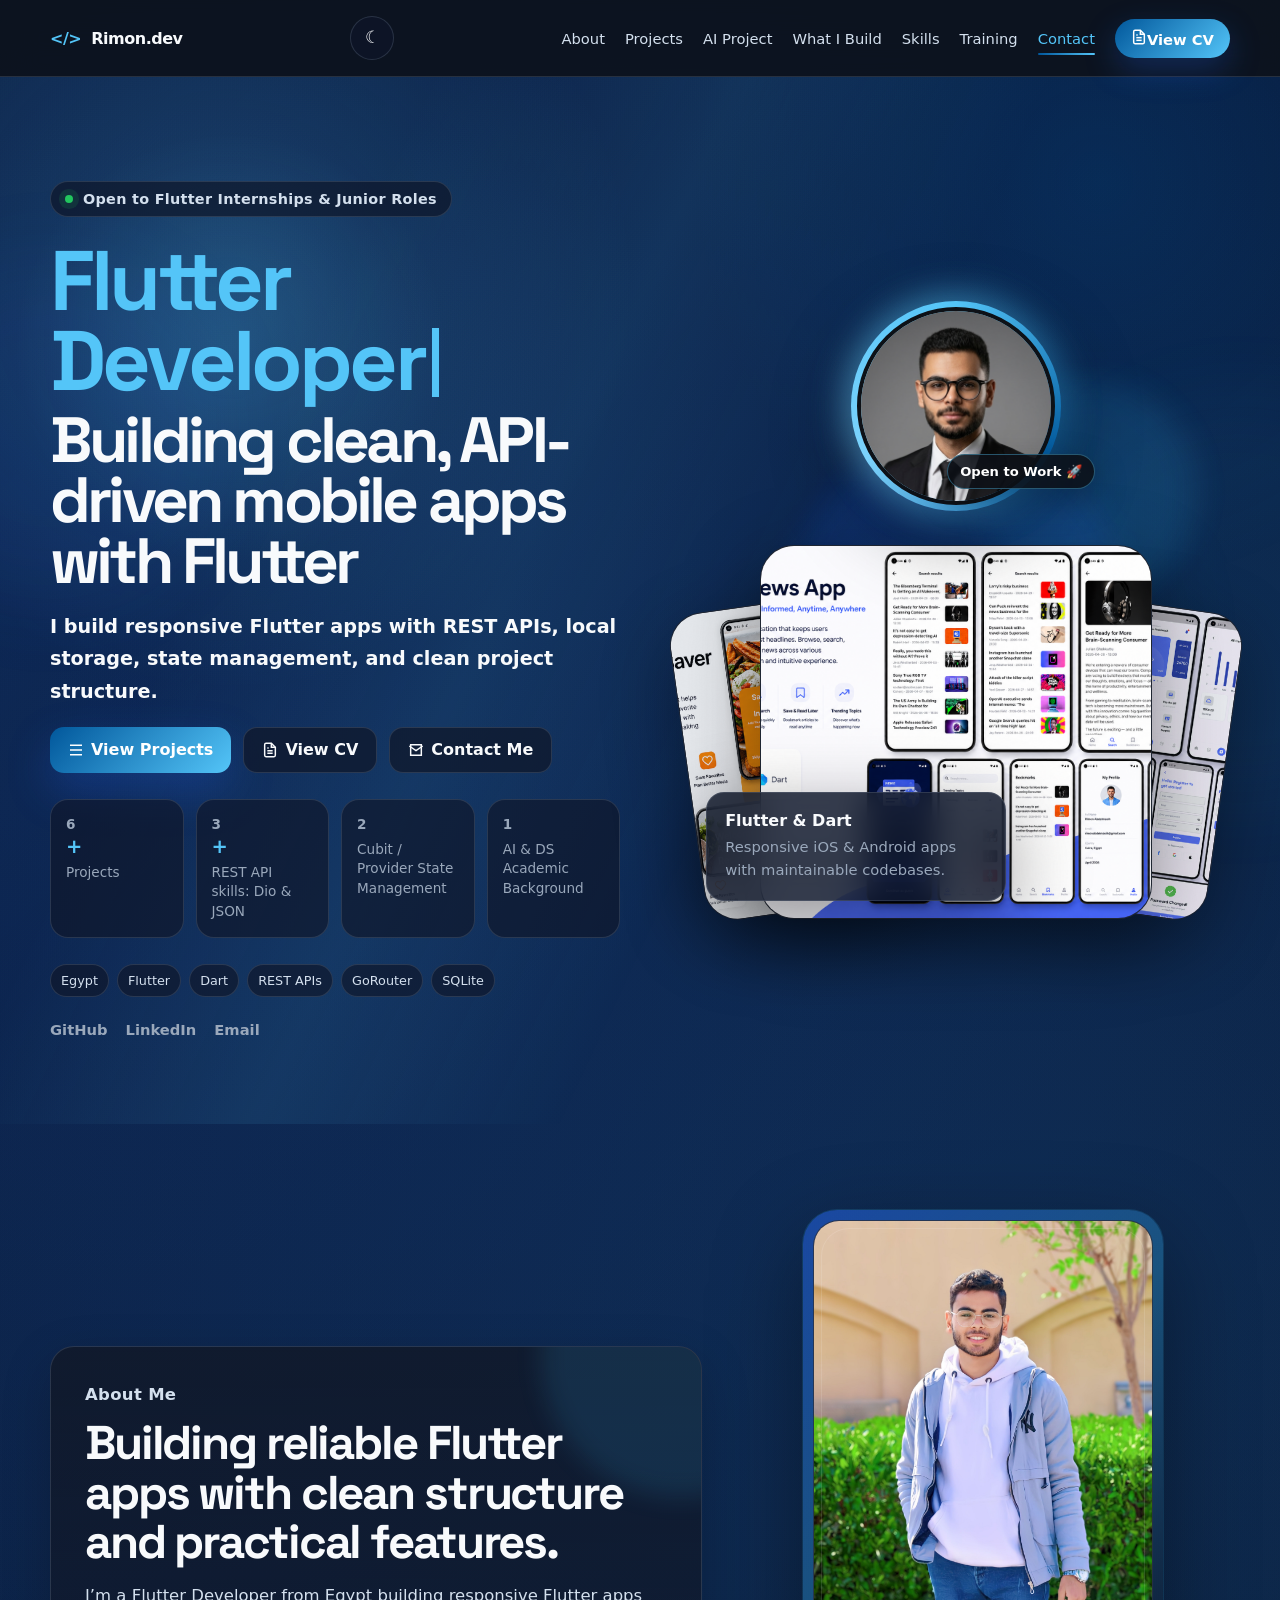
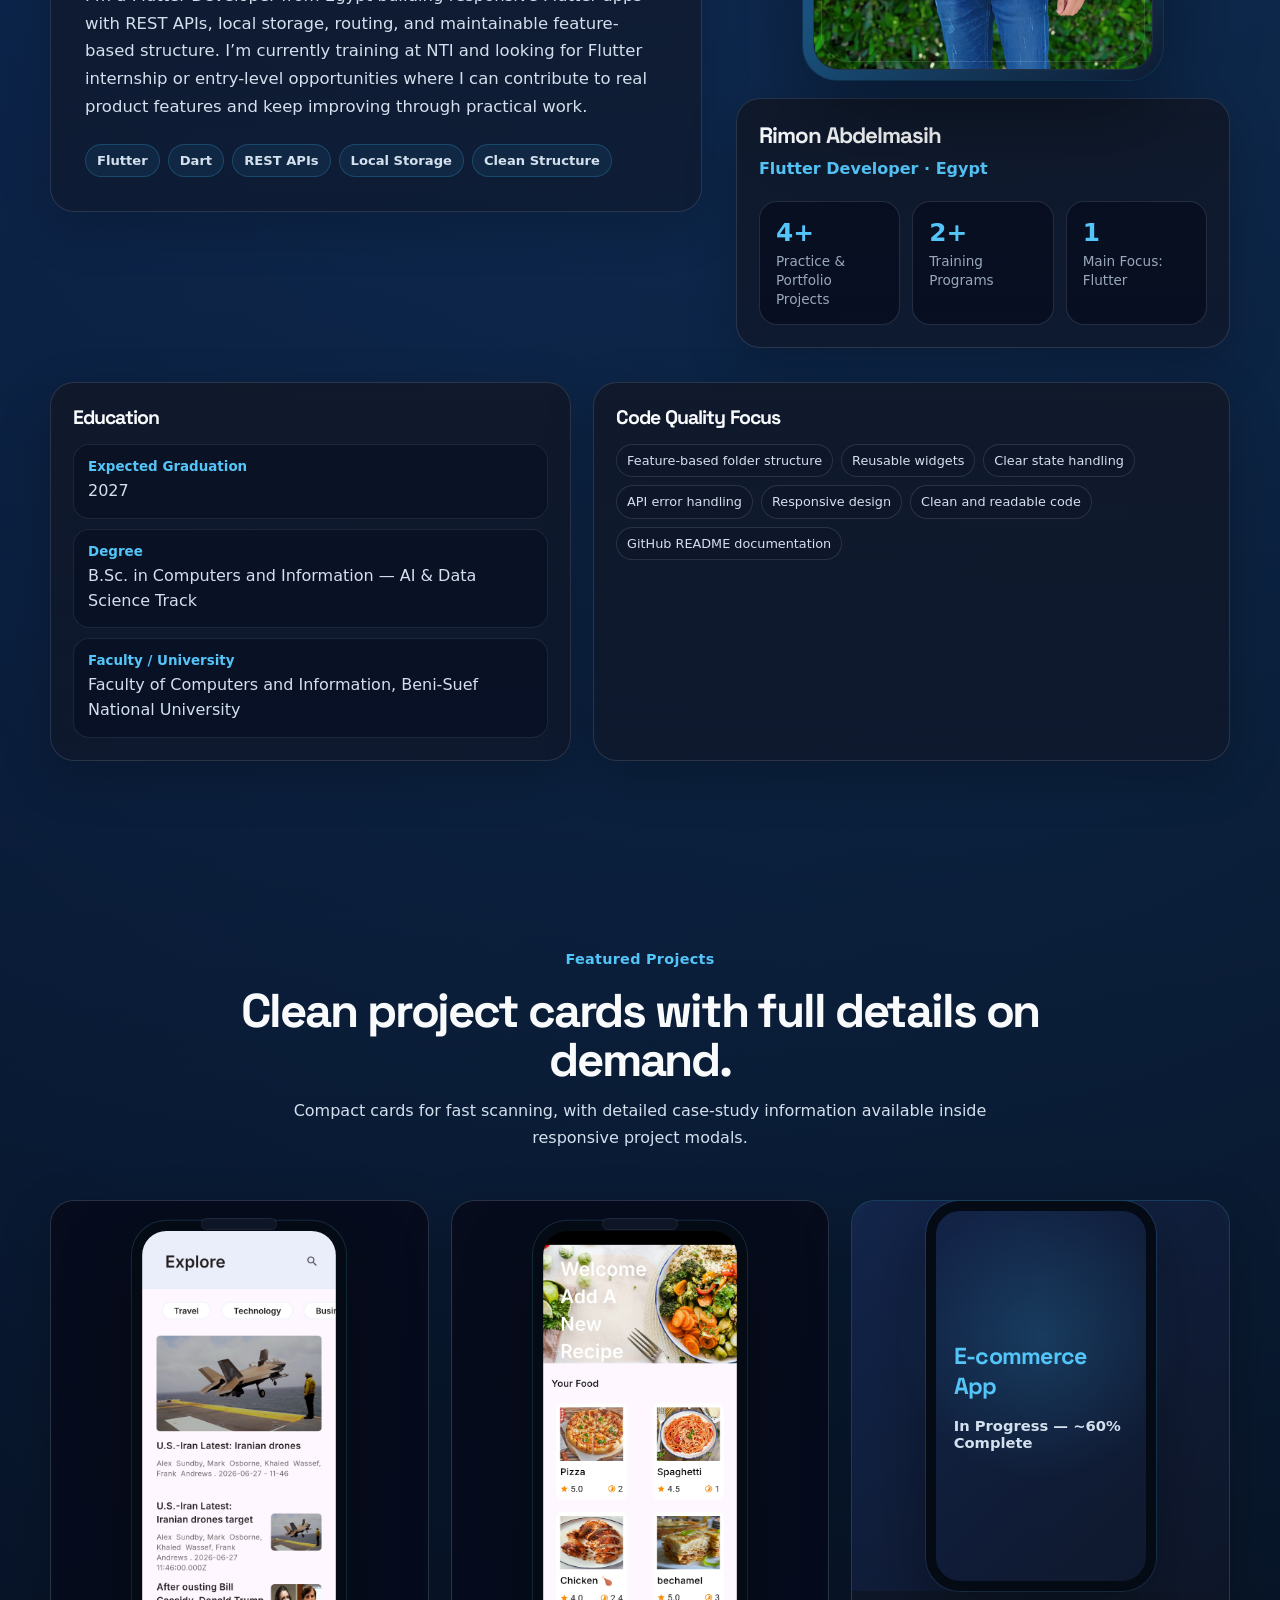
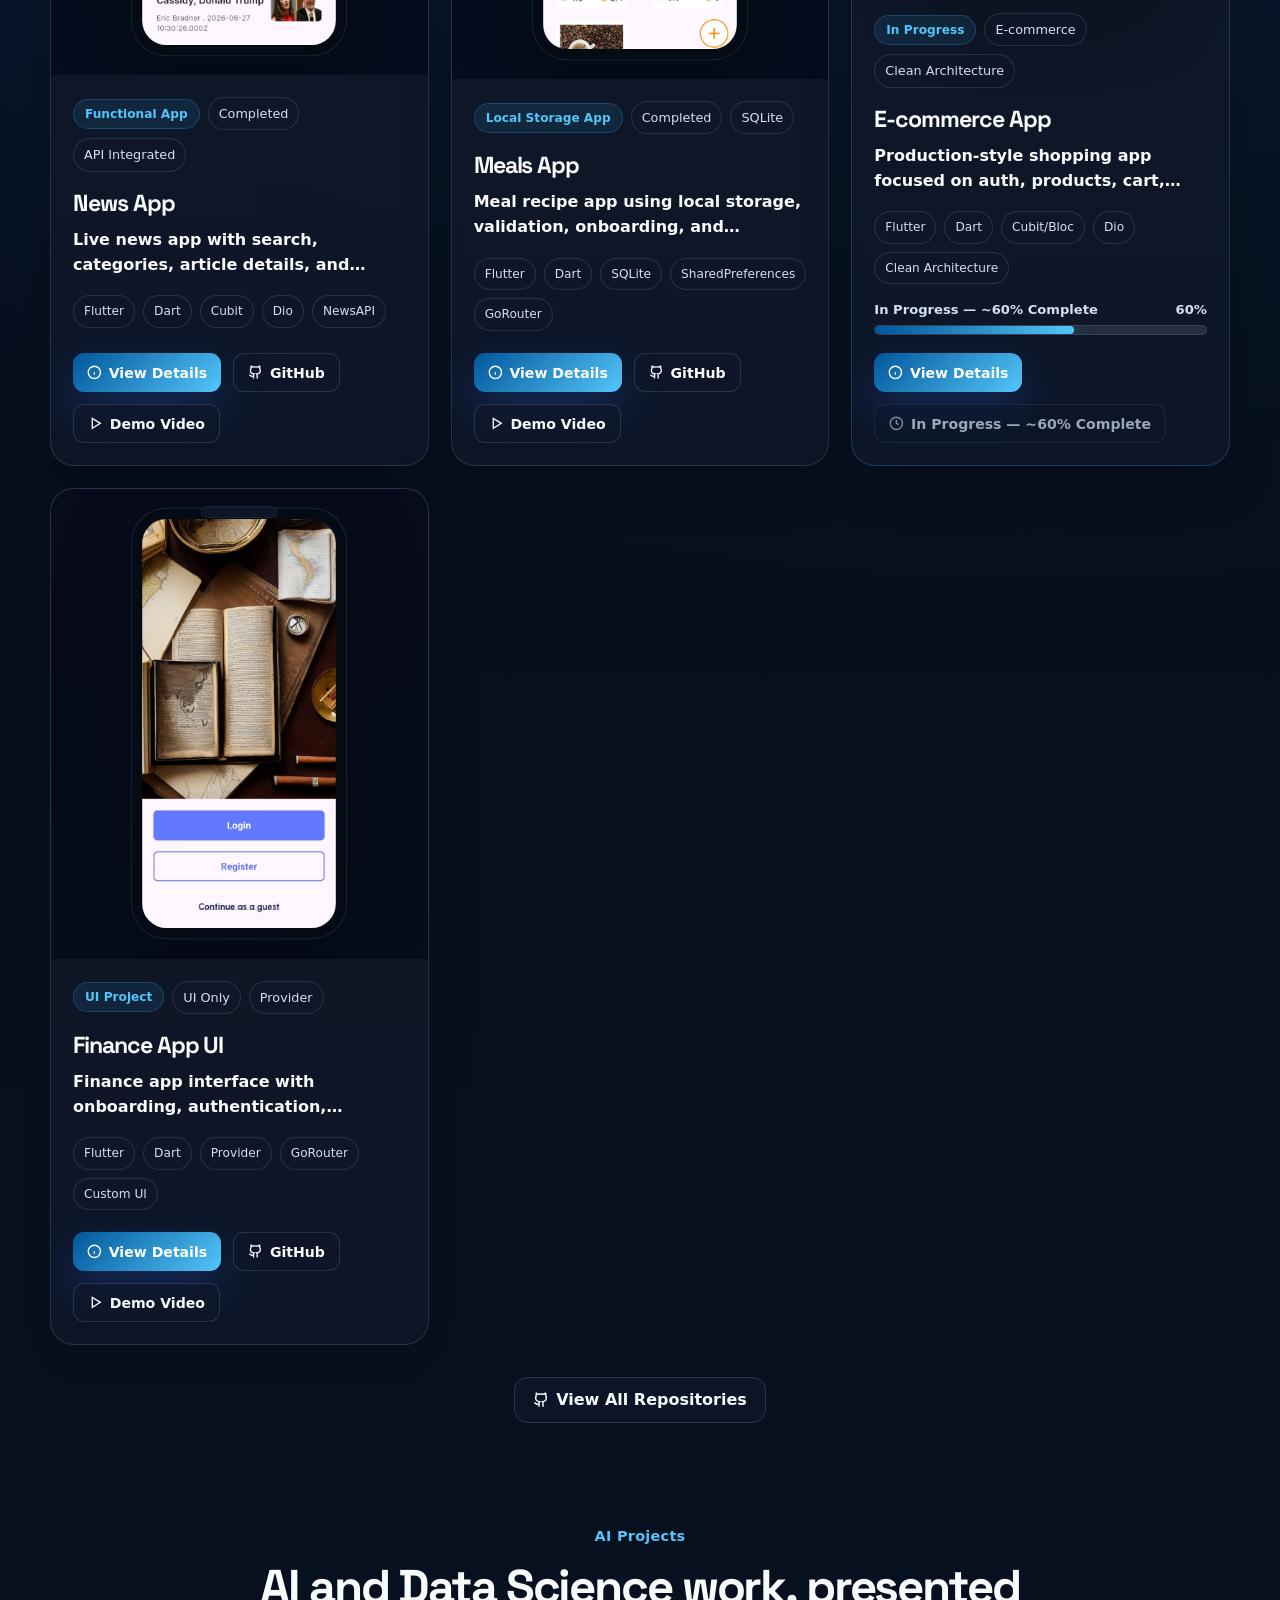
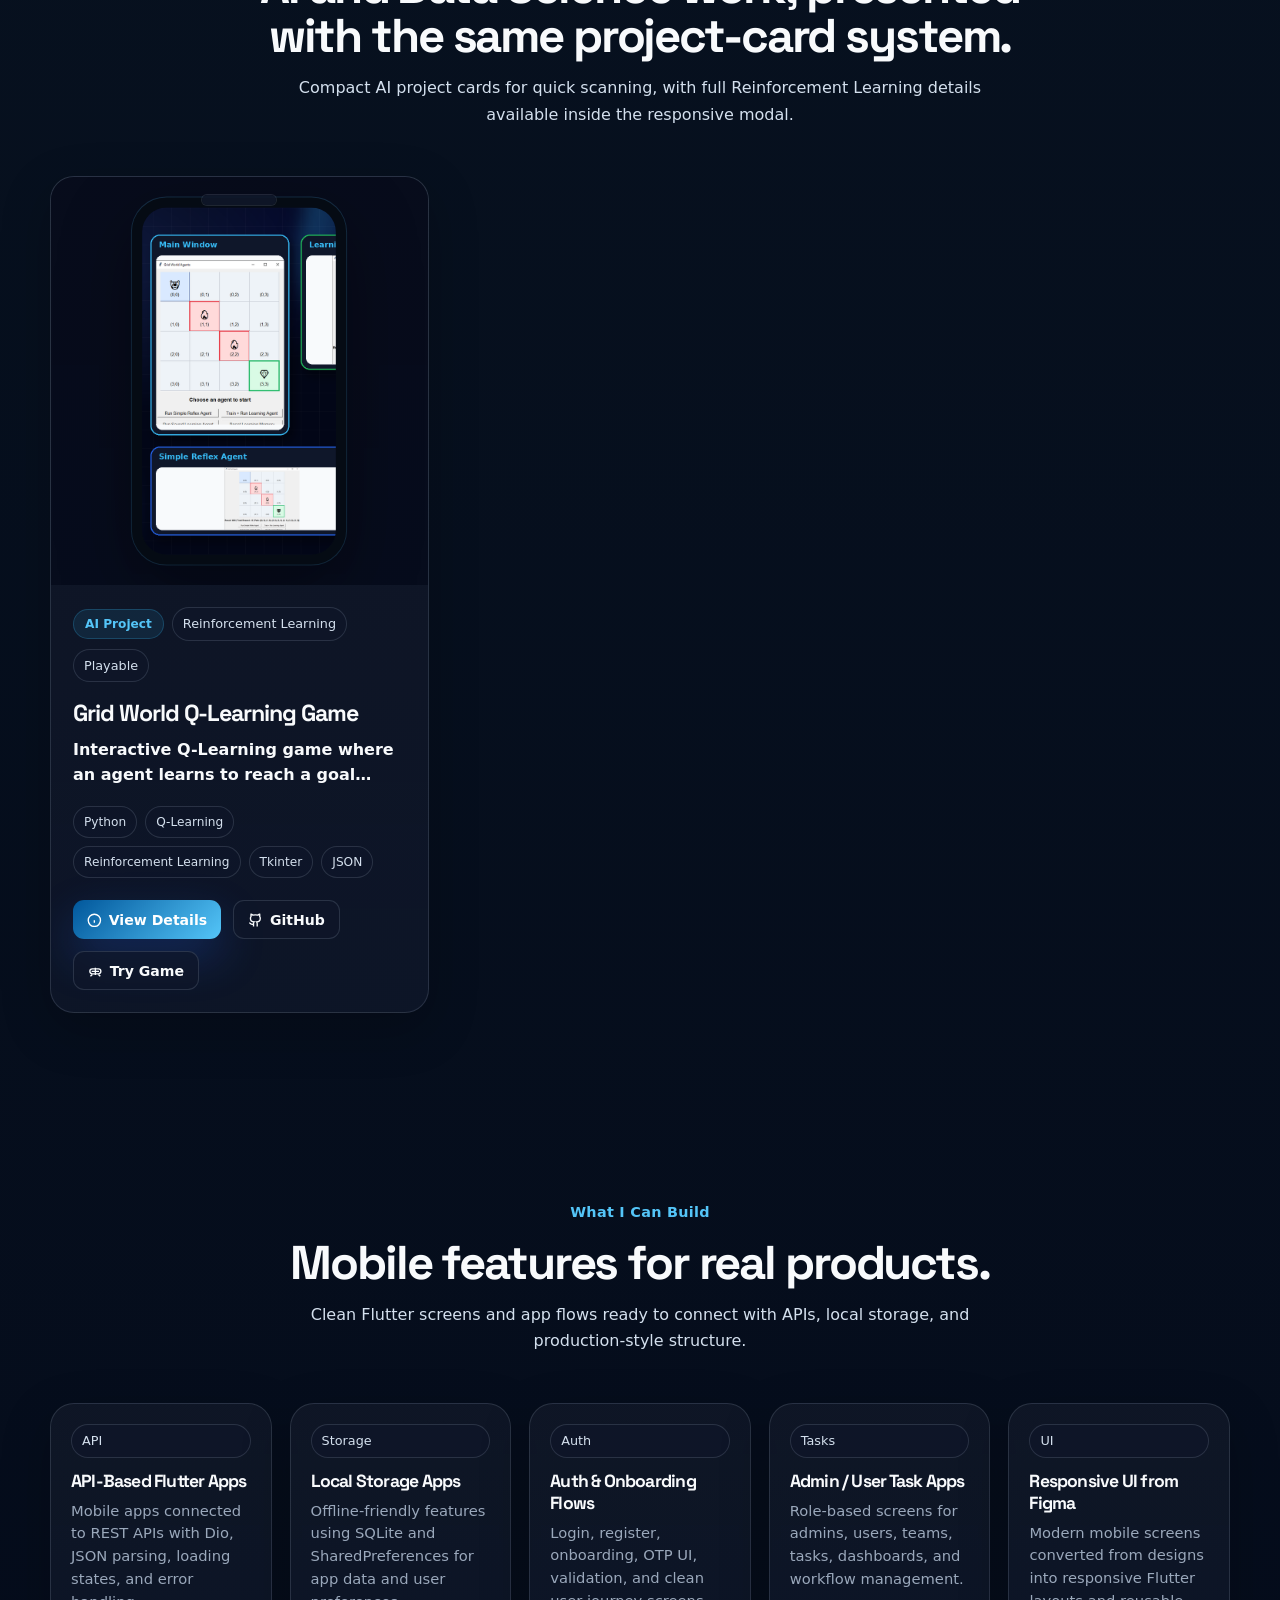
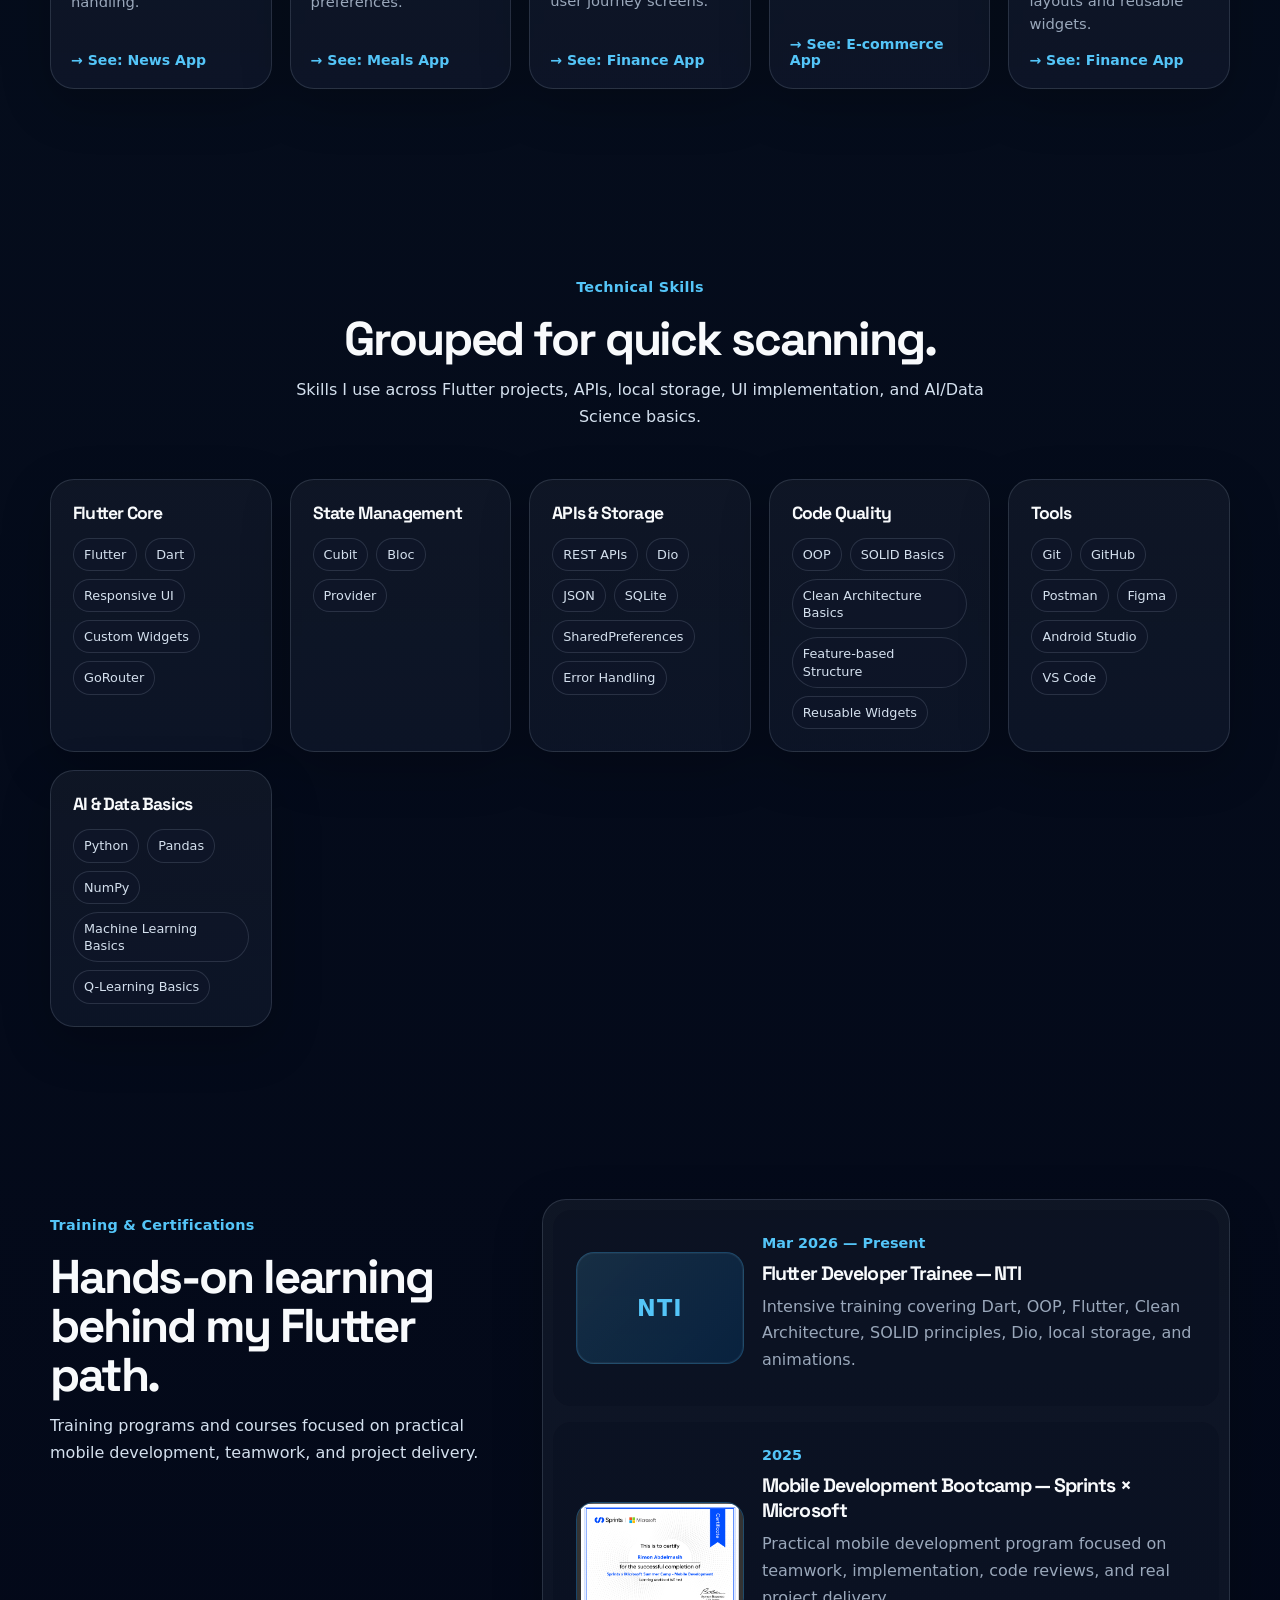
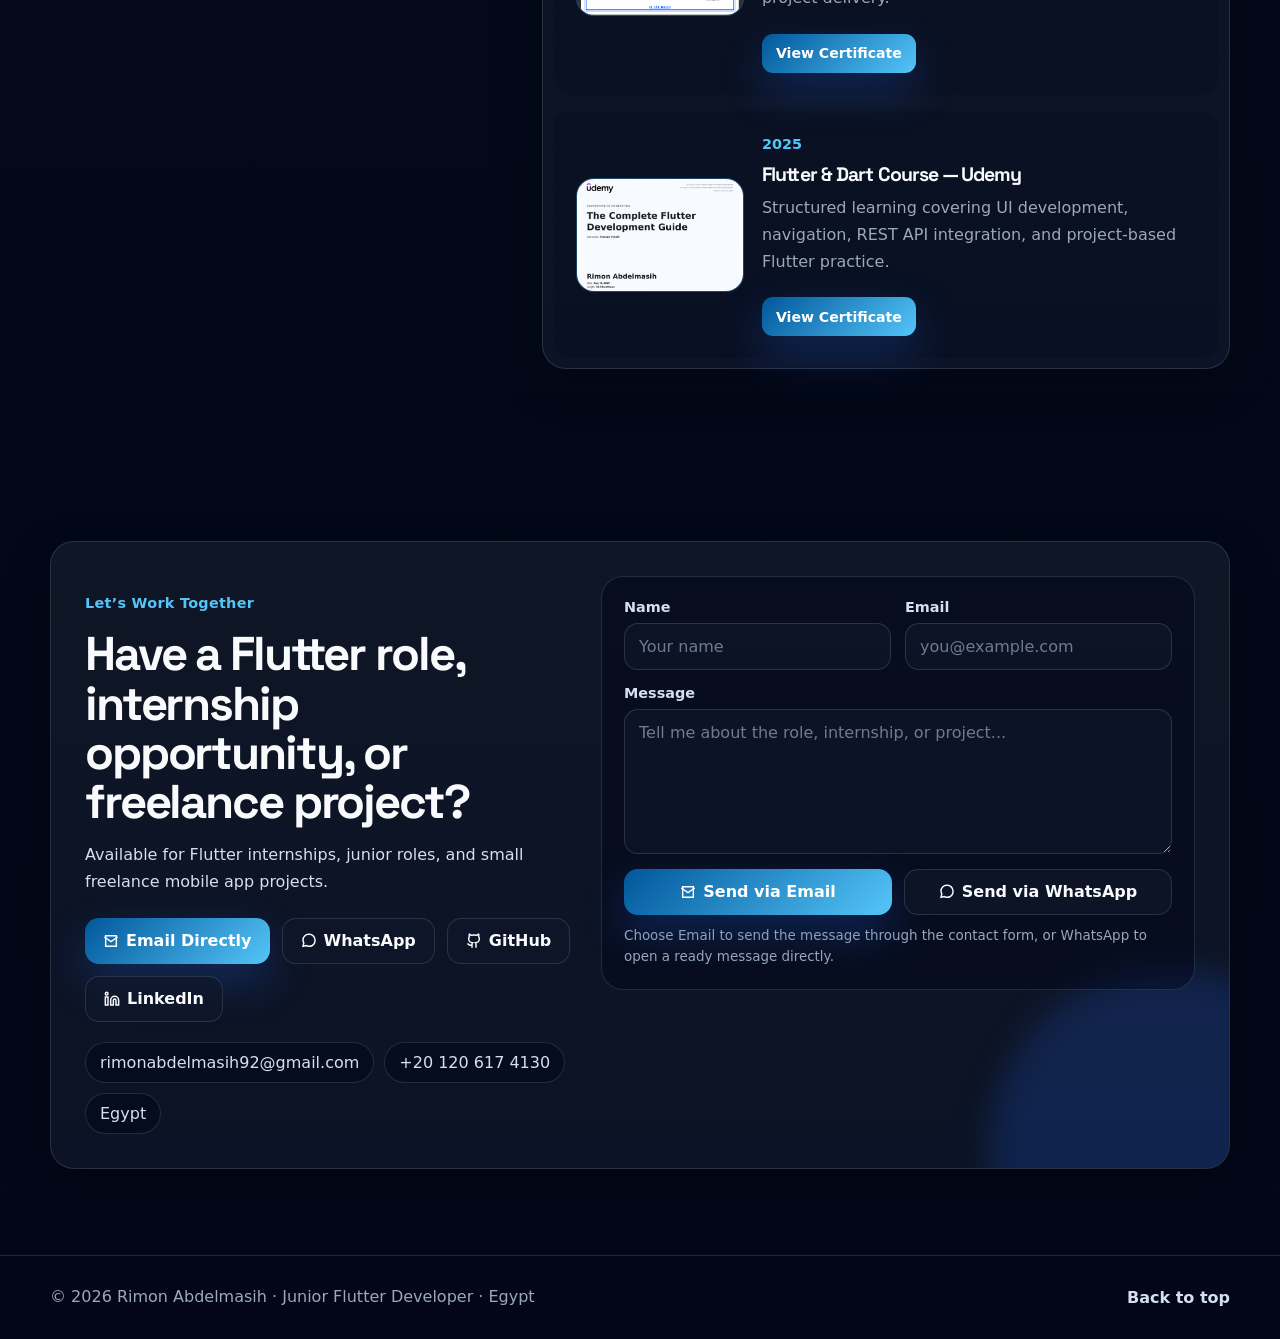
==== index.html @ 7b68f908 "improve projects section" ====
<!DOCTYPE html> <html lang="en"> <head> <meta charset="UTF-8" /> <meta name="viewport" content="width=device-width, initial-scale=1.0" /> <meta name="description" content="Rimon Abdelmasih portfolio — Flutter Developer building clean, API-driven mobile apps with Flutter, Dart, REST APIs, local storage, and modern UI." /> <meta property="og:title" content="Rimon Abdelmasih | Flutter Developer Portfolio"> <meta property="og:description" content="Flutter Developer portfolio with practical mobile apps, REST API integration, local storage, state management, and AI/Data Science background."> <meta property="og:image" content="https://rimonnnn.github.io/profile_photo.png"> <meta property="og:url" content="https://rimonnnn.github.io/"> <meta property="og:type" content="website"> <meta name="twitter:card" content="summary_large_image"> <meta name="twitter:title" content="Rimon Abdelmasih | Flutter Developer Portfolio"> <meta name="twitter:description" content="Flutter portfolio with practical mobile apps, API integration, local storage, and AI/Data Science background."> <meta name="twitter:image" content="https://rimonnnn.github.io/profile_photo.png"> <title>Rimon Abdelmasih | Flutter Developer Portfolio</title> <link rel="preconnect" href="https://fonts.googleapis.com"> <link rel="preconnect" href="https://fonts.gstatic.com" crossorigin> <link href="https://fonts.googleapis.com/css2?family=Inter:wght@400;500;600;700;800&family=Space+Grotesk:wght@600;700&display=swap" rel="stylesheet"> <style> :root { --bg: #020617; --bg-soft: #0f172a; --card: #111827; --card-2: #1e293b; --border: rgba(148, 163, 184, 0.18); --blue: #2563eb; --cyan: #38bdf8; --green: #22c55e; --text: #f8fafc; --muted: #94a3b8; --muted-2: #cbd5e1; --shadow: 0 24px 80px rgba(0, 0, 0, 0.4); --radius: 24px; --container: 1180px; } * { box-sizing: border-box; } html { scroll-behavior: smooth; } body { margin: 0; font-family: 'Inter', system-ui, -apple-system, BlinkMacSystemFont, sans-serif; color: var(--text); background: radial-gradient(circle at 15% 8%, rgba(37, 99, 235, 0.22), transparent 34%), radial-gradient(circle at 82% 14%, rgba(56, 189, 248, 0.14), transparent 31%), linear-gradient(180deg, #020617 0%, #07111f 48%, #020617 100%); min-height: 100vh; overflow-x: hidden; } a { color: inherit; text-decoration: none; } img { display: block; max-width: 100%; } .page-noise { position: fixed; inset: 0; pointer-events: none; opacity: .05; background-image: linear-gradient(rgba(255,255,255,.07) 1px, transparent 1px), linear-gradient(90deg, rgba(255,255,255,.07) 1px, transparent 1px); background-size: 34px 34px; mask-image: linear-gradient(to bottom, #000, transparent 80%); } .container { width: min(var(--container), calc(100% - 40px)); margin: 0 auto; } .section-padding { padding: 86px 0; } .site-header { position: sticky; top: 0; z-index: 50; backdrop-filter: blur(18px); background: rgba(2, 6, 23, 0.72); border-bottom: 1px solid var(--border); } .navbar { min-height: 76px; display: flex; align-items: center; justify-content: space-between; gap: 24px; } .brand { display: inline-flex; align-items: center; gap: 10px; font-weight: 800; letter-spacing: -0.03em; } .brand-mark { color: var(--cyan); font-weight: 800; } .nav-links { display: flex; align-items: center; gap: 20px; font-size: 0.92rem; color: var(--muted-2); } .nav-links a { transition: color .2s ease; } .nav-links a:hover { color: var(--cyan); } .nav-cv { padding: 10px 16px; border-radius: 999px; background: linear-gradient(135deg, var(--blue), var(--cyan)); color: white !important; font-weight: 700; box-shadow: 0 12px 32px rgba(37, 99, 235, .28); } .menu-toggle { display: none; width: 44px; height: 44px; border: 1px solid var(--border); border-radius: 12px; background: rgba(15, 23, 42, .8); cursor: pointer; } .menu-toggle span { display: block; width: 18px; height: 2px; background: var(--text); margin: 4px auto; } .hero { padding-top: 104px; } .hero-grid { display: grid; grid-template-columns: 1.02fr .98fr; gap: 62px; align-items: center; } .eyebrow, .section-kicker { color: var(--cyan); font-weight: 700; letter-spacing: .02em; font-size: .9rem; } .eyebrow { display: inline-flex; gap: 10px; align-items: center; border: 1px solid var(--border); background: rgba(15,23,42,.72); padding: 9px 14px; border-radius: 999px; color: var(--muted-2); } .status-dot { width: 8px; height: 8px; border-radius: 50%; background: var(--green); box-shadow: 0 0 0 6px rgba(34,197,94,.12); } h1, h2, h3 { font-family: 'Space Grotesk', 'Inter', sans-serif; margin: 0; letter-spacing: -0.045em; } h1 { font-size: clamp(2.9rem, 6.6vw, 5.5rem); line-height: .95; margin: 24px 0 18px; } h1 span { display: block; color: var(--cyan); } h2 { font-size: clamp(2rem, 3.7vw, 3.2rem); line-height: 1.04; } h3 { font-size: 1.22rem; } p { color: var(--muted-2); line-height: 1.68; } .hero-subtitle { font-size: 1.2rem; color: var(--text); max-width: 690px; font-weight: 600; } .hero-copy { max-width: 660px; color: var(--muted); } .hero-actions, .project-actions, .contact-actions { display: flex; flex-wrap: wrap; gap: 12px; align-items: center; } .btn { display: inline-flex; align-items: center; justify-content: center; min-height: 46px; padding: 0 18px; border: 0; border-radius: 14px; font: inherit; font-weight: 800; line-height: 1; cursor: pointer; appearance: none; -webkit-appearance: none; transition: transform .18s ease, border-color .18s ease, background .18s ease, box-shadow .18s ease; } .btn:hover { transform: translateY(-2px); } .btn-icon { width: 1rem; height: 1rem; flex: 0 0 auto; stroke-width: 2.2; } .btn-small .btn-icon { width: .92rem; height: .92rem; } .btn svg { margin-right: 7px; } .btn-disabled svg { opacity: .8; } .btn-primary { background: linear-gradient(135deg, var(--blue), var(--cyan)); color: #fff; box-shadow: 0 18px 44px rgba(37,99,235,.28); } .btn-primary:hover { box-shadow: 0 20px 54px rgba(37,99,235,.38); } .btn-secondary { border: 1px solid var(--border); background: rgba(15,23,42,.74); color: var(--text); } .btn-secondary:hover { border-color: rgba(56,189,248,.48); background: rgba(15,23,42,.95); } .btn-small { min-height: 39px; padding: 0 14px; border-radius: 11px; font-size: .88rem; } .hero-stats { display: grid; grid-template-columns: repeat(4, 1fr); gap: 12px; margin: 26px 0; } .hero-stat { border: 1px solid var(--border); background: rgba(15,23,42,.68); border-radius: 18px; padding: 15px; } .hero-stat strong { display: block; color: var(--cyan); font-size: 1rem; margin-bottom: 5px; } .hero-stat span { display: block; color: var(--muted); font-size: .85rem; line-height: 1.45; } .hero-meta, .chip-list, .tech-list, .quality-list { display: flex; gap: 8px; flex-wrap: wrap; } .hero-meta { margin: 24px 0; } .hero-meta span, .tech-list span, .project-chip, .build-card span, .quality-list span, .skill-chip { border: 1px solid var(--border); color: var(--muted-2); background: rgba(15,23,42,.68); border-radius: 999px; padding: 7px 10px; font-size: .8rem; line-height: 1.35; } .social-row { display: flex; gap: 18px; color: var(--muted); font-weight: 700; font-size: .92rem; } .social-row a:hover, .inline-link:hover, .footer a:hover { color: var(--cyan); } .hero-visual { position: relative; min-height: 540px; display: grid; place-items: center; } .glow { position: absolute; border-radius: 999px; filter: blur(16px); opacity: .75; } .glow-one { width: 340px; height: 340px; background: rgba(37,99,235,.24); } .glow-two { width: 220px; height: 220px; background: rgba(56,189,248,.18); right: 32px; top: 80px; } .mockup-stack { position: relative; width: min(100%, 540px); height: 390px; } .phone-card { position: absolute; overflow: hidden; border: 1px solid var(--border); border-radius: 34px; background: #030712; box-shadow: var(--shadow); } .phone-card img { width: 100%; height: 100%; object-fit: cover; } .main-phone { inset: 16px 74px 0 74px; z-index: 3; } .phone-card-small { width: 210px; height: 310px; top: 72px; opacity: .9; } .phone-card-small.left { left: 0; transform: rotate(-8deg); } .phone-card-small.right { right: 0; transform: rotate(8deg); } .visual-card { position: absolute; left: 24px; bottom: 18px; width: 300px; padding: 18px; border: 1px solid var(--border); border-radius: 18px; background: rgba(15,23,42,.84); backdrop-filter: blur(16px); box-shadow: var(--shadow); z-index: 5; } .visual-card strong { display: block; margin-bottom: 6px; } .visual-card span { color: var(--muted); font-size: .92rem; line-height: 1.55; } .two-column { display: grid; grid-template-columns: .78fr 1.22fr; gap: 52px; align-items: start; } .section-heading p:last-child { max-width: 720px; margin: 14px auto 0; } .centered { text-align: center; max-width: 820px; margin: 0 auto 48px; } .about-card, .contact-card, .timeline, .skill-card, .project-card, .build-card, .quality-card, .education-card, .ai-project-card { border: 1px solid var(--border); background: linear-gradient(180deg, rgba(17,24,39,.86), rgba(15,23,42,.78)); border-radius: var(--radius); box-shadow: 0 16px 50px rgba(0,0,0,.22); } .project-grid { display: grid; grid-template-columns: repeat(3, 1fr); gap: 22px; } .project-card { overflow: hidden; transition: transform .22s ease, border-color .22s ease, box-shadow .22s ease; } .project-card:hover, .skill-card:hover, .timeline-item:hover, .build-card:hover, .ai-project-card:hover, .quality-card:hover, .education-card:hover { transform: translateY(-4px); border-color: rgba(56,189,248,.4); box-shadow: 0 22px 70px rgba(0,0,0,.28); } .project-image { min-height: 215px; background: rgba(2,6,23,.6); display: grid; place-items: center; overflow: hidden; border-bottom: 1px solid var(--border); } .project-image img { width: 100%; height: 100%; object-fit: cover; transform: scale(1.02); transition: transform .3s ease; } .project-card:hover .project-image img, .ai-project-card:hover .ai-project-image img { transform: scale(1.06); } .project-content { padding: 22px; } .project-topline { display: flex; flex-wrap: wrap; gap: 8px; align-items: center; justify-content: space-between; margin-bottom: 16px; } .project-type { color: var(--cyan); background: rgba(56,189,248,.1); border: 1px solid rgba(56,189,248,.22); border-radius: 999px; padding: 7px 11px; font-size: .76rem; font-weight: 800; } .project-content h3 { font-size: 1.45rem; margin-bottom: 8px; } .project-short { color: var(--text); font-weight: 700; margin: 0; line-height: 1.55; } .case-study { display: grid; gap: 12px; margin: 18px 0; } .case-item { padding: 14px; border: 1px solid rgba(148,163,184,.14); border-radius: 16px; background: rgba(2,6,23,.28); } .case-item strong { display: block; color: var(--text); font-size: .88rem; margin-bottom: 6px; } .case-item p { margin: 0; color: var(--muted); font-size: .9rem; line-height: 1.58; } .case-item ul { margin: 0; padding-left: 18px; color: var(--muted); line-height: 1.6; font-size: .9rem; } .tech-list { margin: 18px 0; } .tech-list span { font-size: .76rem; } .projects-footer { display: flex; justify-content: center; margin-top: 32px; } .ai-project { padding-top: 0; } .ai-project-card { display: grid; grid-template-columns: .92fr 1.08fr; overflow: hidden; transition: transform .22s ease, border-color .22s ease, box-shadow .22s ease; position: relative; } .ai-project-card:before { content: ''; position: absolute; inset: -140px auto auto -140px; width: 320px; height: 320px; background: rgba(56,189,248,.12); border-radius: 999px; filter: blur(18px); } .ai-project-image { min-height: 430px; border-right: 1px solid var(--border); background: rgba(2,6,23,.58); overflow: hidden; } .ai-project-image img { width: 100%; height: 100%; object-fit: cover; transition: transform .3s ease; } .ai-project-content { padding: 34px; position: relative; } .ai-label { display: inline-flex; color: var(--cyan); background: rgba(56,189,248,.1); border: 1px solid rgba(56,189,248,.22); border-radius: 999px; padding: 8px 12px; font-size: .8rem; font-weight: 800; margin-bottom: 16px; } .ai-project-content h2 { margin-bottom: 14px; } .ai-project-content > p { margin: 0 0 18px; } .build-grid { display: grid; grid-template-columns: repeat(4, 1fr); gap: 18px; margin-top: 34px; } .build-card { padding: 20px; min-height: 155px; transition: transform .22s ease, border-color .22s ease, box-shadow .22s ease; } .build-card h3 { margin: 12px 0 8px; font-size: 1.1rem; } .build-card p { margin: 0; color: var(--muted); font-size: .92rem; line-height: 1.55; } .skills-grid { display: grid; grid-template-columns: repeat(5, 1fr); gap: 18px; margin-top: 34px; } .skill-card { padding: 22px; min-height: 180px; transition: transform .22s ease, border-color .22s ease, box-shadow .22s ease; } .skill-card h3 { color: var(--text); margin-bottom: 14px; font-size: 1.1rem; } .skill-chips { display: flex; flex-wrap: wrap; gap: 8px; } .about-card { padding: 28px; } .about-profile { display: flex; gap: 18px; align-items: center; margin-bottom: 20px; } .about-profile img { width: 92px; height: 92px; border-radius: 24px; object-fit: cover; border: 1px solid var(--border); } .about-profile p { margin: 8px 0 0; } .about-card p { margin: 0 0 12px; } .stats-grid { display: grid; grid-template-columns: repeat(3, 1fr); gap: 12px; margin-top: 24px; } .stats-grid div { padding: 16px; border-radius: 18px; background: rgba(2,6,23,.52); border: 1px solid var(--border); } .stats-grid strong { display: block; font-size: 1.55rem; color: var(--cyan); margin-bottom: 4px; } .stats-grid span { color: var(--muted); font-size: .85rem; } .quality-card, .education-card { margin-top: 22px; padding: 22px; transition: transform .22s ease, border-color .22s ease, box-shadow .22s ease; } .quality-card h3, .education-card h3 { margin-bottom: 14px; } .education-meta { display: grid; gap: 10px; } .education-meta div { padding: 14px; border-radius: 16px; background: rgba(2,6,23,.35); border: 1px solid rgba(148,163,184,.14); } .education-meta strong { display: block; color: var(--cyan); font-size: .84rem; margin-bottom: 5px; } .education-meta span { color: var(--muted-2); line-height: 1.55; } .timeline { padding: 10px; } .timeline-item { padding: 22px; border-radius: 18px; border: 1px solid transparent; transition: transform .22s ease, border-color .22s ease, background .22s ease; } .timeline-item:not(:last-child) { border-bottom: 1px solid var(--border); } .timeline-item time { color: var(--cyan); font-weight: 800; font-size: .9rem; } .timeline-item h3 { margin: 9px 0 8px; } .timeline-item p { margin: 0 0 10px; color: var(--muted); } .inline-link { color: var(--cyan); font-weight: 800; } .contact-card { padding: 34px; display: grid; grid-template-columns: .9fr 1.1fr; gap: 30px; align-items: start; position: relative; overflow: hidden; } .contact-card:before { content: ''; position: absolute; inset: auto -120px -160px auto; width: 360px; height: 360px; border-radius: 999px; background: rgba(37,99,235,.2); filter: blur(16px); } .contact-card > * { position: relative; } .contact-actions { justify-content: flex-start; margin-top: 22px; } .contact-details { display: flex; flex-wrap: wrap; gap: 10px; color: var(--muted); margin-top: 20px; } .contact-details span, .contact-details a { border: 1px solid var(--border); background: rgba(2,6,23,.44); padding: 10px 14px; border-radius: 999px; color: var(--muted-2); transition: color .2s ease, border-color .2s ease, transform .18s ease; } .contact-details a:hover { color: var(--cyan); border-color: rgba(56,189,248,.45); transform: translateY(-2px); } .contact-form { display: grid; gap: 15px; padding: 22px; border: 1px solid var(--border); background: rgba(2,6,23,.42); border-radius: 22px; } .form-row { display: grid; grid-template-columns: 1fr 1fr; gap: 14px; } .form-field { display: grid; gap: 8px; } .form-field label { color: var(--muted-2); font-size: .9rem; font-weight: 700; } .form-field input, .form-field textarea { width: 100%; border: 1px solid rgba(148,163,184,.22); background: rgba(15,23,42,.78); color: var(--text); border-radius: 14px; padding: 13px 14px; font: inherit; outline: none; transition: border-color .2s ease, box-shadow .2s ease; } .form-field textarea { min-height: 145px; resize: vertical; } .form-field input:focus, .form-field textarea:focus { border-color: rgba(56,189,248,.72); box-shadow: 0 0 0 4px rgba(56,189,248,.1); } .form-field input::placeholder, .form-field textarea::placeholder { color: rgba(148,163,184,.72); } .btn-disabled, .btn[aria-disabled="true"] { cursor: not-allowed; opacity: .72; pointer-events: none; border: 1px solid rgba(148,163,184,.18); background: rgba(15,23,42,.62); color: var(--muted-2); } .btn[disabled] { cursor: not-allowed; opacity: .76; transform: none; } .form-status { display: none; margin: 0; padding: 12px 14px; border-radius: 14px; font-size: .92rem; font-weight: 700; line-height: 1.45; } .form-status.visible { display: block; } .form-status.success { color: #bbf7d0; border: 1px solid rgba(34,197,94,.28); background: rgba(34,197,94,.1); } .form-status.error { color: #fecaca; border: 1px solid rgba(248,113,113,.32); background: rgba(248,113,113,.1); } .form-actions-row { display: grid; grid-template-columns: 1fr 1fr; gap: 12px; } .form-actions-row .btn { width: 100%; } .form-hint { margin: -4px 0 0; color: var(--muted); font-size: .84rem; line-height: 1.5; } @media (max-width: 560px) { .form-actions-row { grid-template-columns: 1fr; } } .project-card.is-coming-soon { border-color: rgba(56,189,248,.24); } .project-placeholder { min-height: 215px; display: grid; place-items: center; padding: 24px; text-align: center; background: radial-gradient(circle at 50% 35%, rgba(56,189,248,.18), transparent 45%), linear-gradient(135deg, rgba(37,99,235,.18), rgba(15,23,42,.78)); border-bottom: 1px solid var(--border); } .project-placeholder strong { display: block; color: var(--cyan); font-family: 'Space Grotesk', 'Inter', sans-serif; font-size: 1.45rem; letter-spacing: -.03em; margin-bottom: 8px; } .project-placeholder span { color: var(--muted-2); font-weight: 700; font-size: .92rem; } .footer { border-top: 1px solid var(--border); padding: 28px 0; color: var(--muted); } .footer-inner { display: flex; justify-content: space-between; gap: 20px; align-items: center; } .footer p { margin: 0; color: var(--muted); } .footer a { color: var(--muted-2); font-weight: 700; } .reveal { opacity: 0; transform: translateY(18px); transition: opacity .7s ease, transform .7s ease; } .reveal.visible { opacity: 1; transform: translateY(0); } .delay-1 { transition-delay: .12s; } .delay-2 { transition-delay: .2s; } /* ===== Premium polish, About, active nav, animations ===== */ body::before, body::after { content: ''; position: fixed; pointer-events: none; border-radius: 999px; filter: blur(42px); opacity: .28; z-index: -1; } body::before { width: 360px; height: 360px; left: -130px; top: 28%; background: rgba(37, 99, 235, .26); } body::after { width: 420px; height: 420px; right: -170px; bottom: 10%; background: rgba(56, 189, 248, .18); } .nav-links a { position: relative; } .nav-links a:not(.nav-cv)::after { content: ''; position: absolute; left: 0; right: 0; bottom: -8px; height: 2px; background: linear-gradient(90deg, var(--blue), var(--cyan)); border-radius: 999px; transform: scaleX(0); transform-origin: center; transition: transform .2s ease; } .nav-links a:not(.nav-cv):hover::after, .nav-links a:not(.nav-cv).active::after { transform: scaleX(1); } .nav-links a.active { color: var(--cyan); } .btn { position: relative; overflow: hidden; isolation: isolate; } .btn-primary::before { content: ''; position: absolute; inset: 0; border-radius: inherit; background: linear-gradient(120deg, transparent 0%, rgba(255,255,255,.22) 45%, transparent 72%); transform: translateX(-120%); transition: transform .55s ease; z-index: -1; } .btn-primary:hover::before { transform: translateX(120%); } .hero-content .eyebrow, .hero-content h1, .hero-subtitle, .hero-actions, .hero-stats, .hero-meta, .social-row, .hero-visual { animation: heroFadeUp .75s ease both; } .hero-content h1 { animation-delay: .08s; } .hero-subtitle { animation-delay: .16s; } .hero-actions { animation-delay: .24s; } .hero-stats { animation-delay: .32s; } .hero-meta { animation-delay: .4s; } .social-row { animation-delay: .48s; } .hero-visual { animation-delay: .18s; } .main-phone { animation: premiumFloat 6s ease-in-out infinite; } @keyframes heroFadeUp { from { opacity: 0; transform: translateY(18px); } to { opacity: 1; transform: translateY(0); } } @keyframes premiumFloat { 0%, 100% { transform: translateY(0); } 50% { transform: translateY(-8px); } } .about-layout { display: grid; grid-template-columns: minmax(0, .95fr) minmax(320px, .72fr); gap: 34px; align-items: center; } .about-intro { padding: 34px; border: 1px solid var(--border); background: linear-gradient(180deg, rgba(17,24,39,.82), rgba(15,23,42,.62)); border-radius: var(--radius); box-shadow: 0 16px 50px rgba(0,0,0,.18); position: relative; overflow: hidden; } .about-intro::before { content: ''; position: absolute; width: 280px; height: 280px; border-radius: 999px; background: rgba(56,189,248,.12); filter: blur(12px); right: -120px; top: -130px; } .about-intro > * { position: relative; } .about-intro h2 { margin: 10px 0 16px; } .about-intro p { margin: 0; color: var(--muted-2); font-size: 1.03rem; } .about-highlights { display: flex; flex-wrap: wrap; gap: 8px; margin-top: 24px; } .about-highlights span { border: 1px solid rgba(56,189,248,.22); background: rgba(56,189,248,.08); color: var(--muted-2); border-radius: 999px; padding: 8px 11px; font-size: .82rem; font-weight: 700; } .about-showcase { display: grid; gap: 18px; } .profile-frame { position: relative; width: min(100%, 360px); justify-self: center; padding: 10px; border-radius: 34px; background: linear-gradient(135deg, rgba(37,99,235,.52), rgba(56,189,248,.28), rgba(15,23,42,.7)); box-shadow: 0 30px 90px rgba(0,0,0,.38), 0 0 0 1px rgba(56,189,248,.16); transition: transform .28s ease, box-shadow .28s ease; } .profile-frame::after { content: ''; position: absolute; inset: 18px; border-radius: 28px; border: 1px solid rgba(255,255,255,.12); pointer-events: none; } .profile-frame:hover { transform: translateY(-5px); box-shadow: 0 34px 105px rgba(0,0,0,.45), 0 0 44px rgba(56,189,248,.16); } .profile-frame img { width: 100%; aspect-ratio: 4 / 5; object-fit: cover; object-position: center top; border-radius: 26px; border: 1px solid rgba(148,163,184,.22); background: rgba(2,6,23,.72); } .premium-about-card { padding: 22px; } .about-profile-text h3 { font-size: 1.4rem; margin-bottom: 6px; } .about-profile-text p { margin: 0; color: var(--cyan); font-weight: 700; } .about-stats { margin-top: 18px; } .about-details-grid { grid-column: 1 / -1; display: grid; grid-template-columns: .9fr 1.1fr; gap: 22px; } .about-details-grid .education-card, .about-details-grid .quality-card { margin-top: 0; } .badge-row { justify-content: flex-start; } .note-item { border-color: rgba(56,189,248,.28); background: rgba(56,189,248,.06); } .compact-build { grid-template-columns: repeat(5, 1fr); } .skill-chip, .project-chip, .tech-list span, .hero-meta span, .quality-list span, .about-highlights span { transition: transform .18s ease, border-color .18s ease, background .18s ease, color .18s ease; } .skill-chip:hover, .project-chip:hover, .tech-list span:hover, .hero-meta span:hover, .quality-list span:hover, .about-highlights span:hover { transform: translateY(-2px); border-color: rgba(56,189,248,.45); background: rgba(56,189,248,.1); color: var(--text); } :focus-visible { outline: 3px solid rgba(56,189,248,.62); outline-offset: 4px; } .delay-3 { transition-delay: .28s; } @media (prefers-reduced-motion: reduce) { *, *::before, *::after { animation-duration: .001ms !important; animation-iteration-count: 1 !important; scroll-behavior: auto !important; transition-duration: .001ms !important; } .reveal { opacity: 1 !important; transform: none !important; } } @media (max-width: 1120px) { .project-grid, .build-grid { grid-template-columns: repeat(2, 1fr); } .skills-grid { grid-template-columns: repeat(3, 1fr); } } @media (max-width: 980px) { .section-padding { padding: 74px 0; } .hero-grid, .two-column, .contact-card, .ai-project-card { grid-template-columns: 1fr; } .hero { padding-top: 84px; } .hero-visual { min-height: 430px; } .ai-project-image { border-right: 0; border-bottom: 1px solid var(--border); min-height: 320px; } .contact-actions { justify-content: flex-start; } } @media (max-width: 760px) { .container { width: min(100% - 28px, var(--container)); } .menu-toggle { display: block; } .nav-links { position: absolute; top: 76px; left: 14px; right: 14px; display: none; flex-direction: column; align-items: stretch; gap: 0; padding: 12px; border: 1px solid var(--border); border-radius: 18px; background: rgba(2,6,23,.96); box-shadow: var(--shadow); } .nav-links.open { display: flex; } .nav-links a { padding: 14px; border-radius: 12px; } .nav-cv { text-align: center; margin-top: 6px; } h1 { font-size: clamp(2.45rem, 13vw, 3.8rem); } .hero-subtitle { font-size: 1.06rem; } .hero-stats, .project-grid, .skills-grid, .build-grid, .stats-grid { grid-template-columns: 1fr; } .hero-visual { min-height: 350px; } .mockup-stack { height: 300px; } .main-phone { inset: 16px 56px 0 56px; } .phone-card-small { width: 160px; height: 220px; top: 58px; } .visual-card { position: relative; left: auto; bottom: auto; width: 100%; margin-top: -28px; } .about-profile { align-items: flex-start; } .project-image { min-height: 210px; } .project-content, .about-card, .contact-card, .ai-project-content { padding: 22px; } .form-row { grid-template-columns: 1fr; } .footer-inner { flex-direction: column; align-items: flex-start; } } @media (max-width: 1120px) { .compact-build { grid-template-columns: repeat(2, 1fr); } .about-layout, .about-details-grid { grid-template-columns: 1fr; } .profile-frame { width: min(100%, 320px); } } @media (max-width: 760px) { .about-intro, .premium-about-card { padding: 22px; } .about-layout { gap: 22px; } .profile-frame { width: min(100%, 290px); border-radius: 28px; } .profile-frame img { border-radius: 22px; } .compact-build { grid-template-columns: 1fr; } .nav-links a:not(.nav-cv)::after { display: none; } } /* ===== Compact Projects + Responsive Project Modal ===== */ .project-card { display: flex; flex-direction: column; min-height: 100%; } .project-image-button { width: 100%; border: 0; color: inherit; font: inherit; cursor: pointer; padding: 0; text-align: inherit; } .project-image-button:focus-visible { outline: 3px solid rgba(56,189,248,.62); outline-offset: -3px; } .project-card .project-content { display: flex; flex-direction: column; flex: 1; } .project-card .project-content h3 { margin-bottom: 10px; } .project-short { display: -webkit-box; min-height: 3.1em; overflow: hidden; -webkit-line-clamp: 2; -webkit-box-orient: vertical; } .compact-tech-list { margin-top: 18px; margin-bottom: 22px; } .compact-tech-list span:nth-child(n + 6) { display: none; } .project-card .project-actions { margin-top: auto; } .project-modal { position: fixed; inset: 0; z-index: 100; display: none; place-items: center; padding: 22px; } .project-modal.is-open { display: grid; } .project-modal__backdrop { position: absolute; inset: 0; background: rgba(2, 6, 23, .74); backdrop-filter: blur(16px); opacity: 0; transition: opacity .22s ease; } .project-modal.is-open .project-modal__backdrop { opacity: 1; } .project-modal__panel { position: relative; width: min(1040px, 100%); max-height: min(88vh, 920px); overflow: auto; border: 1px solid rgba(148,163,184,.24); border-radius: 28px; background: radial-gradient(circle at 18% 0%, rgba(56,189,248,.12), transparent 32%), linear-gradient(180deg, rgba(17,24,39,.98), rgba(15,23,42,.96)); box-shadow: 0 34px 120px rgba(0,0,0,.58); transform: translateY(18px) scale(.98); opacity: 0; transition: transform .24s ease, opacity .24s ease; } .project-modal.is-open .project-modal__panel { transform: translateY(0) scale(1); opacity: 1; } .project-modal__close { position: sticky; top: 16px; float: right; z-index: 2; width: 42px; height: 42px; margin: 16px 16px -58px 0; border: 1px solid rgba(148,163,184,.25); border-radius: 14px; background: rgba(2,6,23,.72); color: var(--text); font-size: 1.55rem; line-height: 1; cursor: pointer; transition: transform .18s ease, border-color .18s ease, background .18s ease; } .project-modal__close:hover { transform: translateY(-2px); border-color: rgba(56,189,248,.48); background: rgba(15,23,42,.95); } .project-modal__media { min-height: 360px; background: rgba(2,6,23,.55); border-bottom: 1px solid var(--border); overflow: hidden; } .project-modal__media img { width: 100%; height: 100%; max-height: 460px; object-fit: cover; } .project-modal__placeholder { min-height: 360px; display: grid; place-items: center; padding: 36px; text-align: center; background: radial-gradient(circle at 50% 35%, rgba(56,189,248,.2), transparent 45%), linear-gradient(135deg, rgba(37,99,235,.18), rgba(15,23,42,.78)); } .project-modal__placeholder strong { display: block; color: var(--cyan); font-family: 'Space Grotesk', 'Inter', sans-serif; font-size: clamp(2rem, 6vw, 4rem); letter-spacing: -.05em; margin-bottom: 10px; } .project-modal__placeholder span { color: var(--muted-2); font-weight: 800; } .project-modal__body { padding: 34px; } .project-modal__label { display: inline-flex; color: var(--cyan); background: rgba(56,189,248,.1); border: 1px solid rgba(56,189,248,.22); border-radius: 999px; padding: 8px 12px; font-size: .8rem; font-weight: 800; margin-bottom: 14px; } .project-modal__body h2 { margin-bottom: 14px; } .project-modal__overview { max-width: 900px; margin: 0 0 22px; color: var(--muted-2); font-size: 1.02rem; } .project-modal__sections { display: grid; grid-template-columns: repeat(2, minmax(0, 1fr)); gap: 14px; } .project-detail-block { padding: 16px; border: 1px solid rgba(148,163,184,.14); border-radius: 18px; background: rgba(2,6,23,.32); } .project-detail-block strong { display: block; color: var(--text); font-size: .92rem; margin-bottom: 8px; } .project-detail-block p, .project-detail-block li { color: var(--muted); font-size: .92rem; line-height: 1.62; } .project-detail-block p { margin: 0; } .project-detail-block ul { margin: 0; padding-left: 18px; } .project-modal__tech { margin-top: 22px; margin-bottom: 22px; } .project-modal__actions { padding-top: 2px; } body.modal-open { overflow: hidden; } @media (max-width: 760px) { .project-modal { padding: 12px; align-items: end; } .project-modal__panel { max-height: 92vh; border-radius: 22px; } .project-modal__media, .project-modal__placeholder { min-height: 245px; } .project-modal__body { padding: 22px; } .project-modal__sections { grid-template-columns: 1fr; } .project-modal__close { top: 12px; margin: 12px 12px -54px 0; } } /* ===== Flutter identity system, theme toggle, hero profile, phone frames, certs, trust ===== */ :root { --primary: #54C5F8; --accent: #01579B; --dark-bg: #0D1117; --light-bg: #f8fbff; --light-surface: #ffffff; --light-text: #0f172a; --light-muted: #475569; --focus: rgba(84,197,248,.62); --shadow-soft: 0 18px 55px rgba(1,87,155,.18); --shadow-strong: 0 28px 90px rgba(0,0,0,.42); --radius-sm: 14px; --radius-md: 20px; --radius-lg: 28px; --duration: .24s; --ease: cubic-bezier(.2,.8,.2,1); color-scheme: dark; } body { font-family: system-ui, -apple-system, BlinkMacSystemFont, "Segoe UI", sans-serif; } body[data-theme="dark"] { --bg: #0D1117; --bg-soft: #101826; --card: #111827; --card-2: #172033; --border: rgba(148, 163, 184, 0.20); --blue: #01579B; --cyan: #54C5F8; --text: #f8fafc; --muted: #9aa8bb; --muted-2: #d4e0ee; --shadow: 0 24px 80px rgba(0, 0, 0, 0.42); color-scheme: dark; } body[data-theme="light"] { --bg: #f8fbff; --bg-soft: #eef7ff; --card: #ffffff; --card-2: #f0f7ff; --border: rgba(1, 87, 155, 0.14); --blue: #01579B; --cyan: #028bd4; --text: #0f172a; --muted: #475569; --muted-2: #334155; --shadow: 0 22px 70px rgba(1,87,155,.14); color-scheme: light; } body[data-theme="light"] { background: radial-gradient(circle at 15% 8%, rgba(84,197,248,.20), transparent 34%), radial-gradient(circle at 82% 14%, rgba(1,87,155,.10), transparent 31%), linear-gradient(180deg, #ffffff 0%, #f3f9ff 48%, #ffffff 100%); } body[data-theme="light"] .site-header, body[data-theme="light"] .nav-links, body[data-theme="light"] .menu-toggle, body[data-theme="light"] .btn-secondary, body[data-theme="light"] .eyebrow, body[data-theme="light"] .hero-stat, body[data-theme="light"] .visual-card, body[data-theme="light"] .contact-form, body[data-theme="light"] .form-field input, body[data-theme="light"] .form-field textarea, body[data-theme="light"] .contact-details span, body[data-theme="light"] .contact-details a { background: rgba(255,255,255,.86); } body[data-theme="light"] .about-card, body[data-theme="light"] .contact-card, body[data-theme="light"] .timeline, body[data-theme="light"] .skill-card, body[data-theme="light"] .project-card, body[data-theme="light"] .build-card, body[data-theme="light"] .quality-card, body[data-theme="light"] .education-card, body[data-theme="light"] .about-intro, body[data-theme="light"] .project-modal__panel, body[data-theme="light"] .testimonial-card { background: linear-gradient(180deg, rgba(255,255,255,.96), rgba(241,248,255,.90)); box-shadow: var(--shadow); } body[data-theme="light"] .case-item, body[data-theme="light"] .project-detail-block, body[data-theme="light"] .stats-grid div, body[data-theme="light"] .education-meta div { background: rgba(255,255,255,.74); } .site-header { background: rgba(13,17,23,.78); } .theme-toggle { width: 44px; height: 44px; border: 1px solid var(--border); border-radius: 999px; display: inline-grid; place-items: center; background: rgba(15,23,42,.78); color: var(--text); cursor: pointer; transition: transform var(--duration) var(--ease), border-color var(--duration) var(--ease), background var(--duration) var(--ease); } .theme-toggle:hover { transform: translateY(-2px); border-color: rgba(84,197,248,.55); } .theme-toggle__icon { font-size: 1.05rem; line-height: 1; } .hero { position: relative; overflow: hidden; background: radial-gradient(circle at 18% 20%, rgba(84,197,248,.18), transparent 30%), radial-gradient(circle at 86% 10%, rgba(1,87,155,.22), transparent 28%), linear-gradient(135deg, rgba(84,197,248,.05), transparent 42%); } .hero::before { content: ''; position: absolute; inset: -30%; background: linear-gradient(115deg, transparent 0 34%, rgba(84,197,248,.10) 45%, transparent 56%), radial-gradient(circle at 30% 35%, rgba(84,197,248,.16), transparent 12%), radial-gradient(circle at 68% 52%, rgba(1,87,155,.18), transparent 14%); animation: meshMove 14s ease-in-out infinite alternate; pointer-events: none; } @keyframes meshMove { from { transform: translate3d(-2%, -1%, 0) rotate(0deg); } to { transform: translate3d(2%, 2%, 0) rotate(4deg); } } .hero > .container { position: relative; } h1 .typewriter-role { display: inline-block; color: var(--primary); min-height: 1.05em; } h1 .typewriter-role::after { content: ''; display: inline-block; width: .08em; height: .82em; margin-left: .1em; background: currentColor; vertical-align: -.08em; animation: caretBlink .9s steps(1) infinite; } @keyframes caretBlink { 50% { opacity: 0; } } .hero-title-line { color: var(--text); font-size: clamp(2rem, 5vw, 4.4rem); margin-top: 8px; } .hero-visual { align-content: center; gap: 18px; } .hero-profile-frame { position: relative; width: 210px; height: 210px; padding: 6px; border-radius: 50%; background: conic-gradient(from var(--spin-angle, 0deg), var(--primary), var(--accent), #7dd3fc, var(--primary)); box-shadow: 0 0 44px rgba(84,197,248,.22), var(--shadow); animation: spinGlow 6s linear infinite; z-index: 8; } .hero-profile-frame::before { content: ''; position: absolute; inset: -8px; border-radius: 50%; background: inherit; filter: blur(16px); opacity: .38; z-index: -1; } .hero-profile-frame img { width: 100%; height: 100%; border-radius: 50%; object-fit: cover; object-position: center top; border: 4px solid var(--bg); } .open-work-badge { position: absolute; right: -34px; bottom: 22px; padding: 9px 12px; border: 1px solid rgba(84,197,248,.38); border-radius: 999px; background: rgba(13,17,23,.88); color: #fff; font-size: .82rem; font-weight: 900; box-shadow: 0 12px 34px rgba(0,0,0,.25); white-space: nowrap; } body[data-theme="light"] .open-work-badge { background: rgba(255,255,255,.96); color: var(--accent); } @keyframes spinGlow { to { --spin-angle: 360deg; } } @property --spin-angle { syntax: '<angle>'; inherits: false; initial-value: 0deg; } .hero-stat strong { font-size: 1.22rem; } .project-card:hover, .ai-project-card:hover { transform: translateY(-6px) scale(1.01); box-shadow: var(--shadow-strong); } .project-image { position: relative; padding: 24px; min-height: 255px; } .project-image::before { content: ''; position: absolute; inset: 18px 50%; width: 74px; height: 10px; transform: translateX(-50%); border-radius: 999px; background: rgba(15,23,42,.88); z-index: 2; box-shadow: 0 0 0 1px rgba(148,163,184,.18); } .project-image img { width: min(100%, 210px); height: 100%; min-height: 360px; max-height: 430px; object-fit: cover; border: 10px solid #050b14; border-radius: 34px; box-shadow: 0 24px 70px rgba(0,0,0,.34), 0 0 0 1px rgba(84,197,248,.18); background: #050b14; } .project-placeholder { border-radius: 0; } .project-placeholder > div { width: min(100%, 230px); min-height: 390px; display: grid; place-items: center; align-content: center; gap: 8px; padding: 28px 18px; border: 10px solid #050b14; border-radius: 34px; box-shadow: 0 24px 70px rgba(0,0,0,.34), 0 0 0 1px rgba(84,197,248,.18); } .progress-wrap { margin: -4px 0 18px; } .progress-meta { display: flex; justify-content: space-between; gap: 12px; align-items: center; color: var(--muted-2); font-size: .82rem; font-weight: 800; margin-bottom: 8px; } .progress-track { height: 10px; border-radius: 999px; overflow: hidden; background: rgba(148,163,184,.18); border: 1px solid rgba(148,163,184,.16); } .progress-track span { display: block; height: 100%; border-radius: inherit; background: linear-gradient(90deg, var(--accent), var(--primary)); box-shadow: 0 0 18px rgba(84,197,248,.35); } .build-card { display: flex; flex-direction: column; } .build-ref { margin-top: auto; padding-top: 16px; color: var(--primary); font-weight: 900; font-size: .88rem; } .build-ref:hover { color: var(--text); } .cert-grid { display: grid; gap: 16px; } .certificate-card { display: grid; grid-template-columns: 168px minmax(0, 1fr); gap: 18px; align-items: center; border-bottom: 0 !important; background: rgba(2,6,23,.22); } .certificate-thumb { min-height: 112px; border-radius: 18px; border: 1px solid rgba(84,197,248,.22); overflow: hidden; display: grid; place-items: center; background: linear-gradient(135deg, rgba(84,197,248,.16), rgba(1,87,155,.24)); box-shadow: inset 0 0 0 1px rgba(255,255,255,.05); } .certificate-thumb img { width: 100%; height: 112px; object-fit: cover; } .certificate-placeholder { color: var(--primary); font-weight: 900; font-size: 1.4rem; letter-spacing: .05em; } .certificate-body .btn { margin-top: 12px; } .testimonial-card { max-width: 780px; margin: 0 auto; position: relative; padding: 32px; border: 1px solid var(--border); border-radius: var(--radius); background: linear-gradient(180deg, rgba(17,24,39,.86), rgba(15,23,42,.78)); box-shadow: var(--shadow); overflow: hidden; } .testimonial-mark { position: absolute; right: 24px; top: -18px; color: rgba(84,197,248,.22); font-size: 7rem; font-family: Georgia, serif; line-height: 1; } .testimonial-card p { position: relative; margin: 0 0 14px; color: var(--text); font-size: 1.12rem; font-weight: 800; } .testimonial-card span { color: var(--muted); font-weight: 700; } .project-modal__media { display: grid; place-items: center; padding: 26px; } .project-modal__media img { width: min(100%, 260px); max-height: 540px; min-height: 430px; object-fit: cover; border: 10px solid #050b14; border-radius: 34px; box-shadow: 0 24px 70px rgba(0,0,0,.34), 0 0 0 1px rgba(84,197,248,.18); } @media (max-width: 980px) { .theme-toggle { margin-left: auto; } .hero-profile-frame { width: 186px; height: 186px; } } @media (max-width: 760px) { .navbar { gap: 10px; } .brand { flex: 1; } .theme-toggle, .menu-toggle { width: 42px; height: 42px; flex: 0 0 auto; } .hero-profile-frame { width: 166px; height: 166px; } .open-work-badge { right: -18px; bottom: 10px; font-size: .72rem; padding: 8px 10px; } .hero-title-line { font-size: clamp(1.8rem, 10vw, 3rem); } .project-image img, .project-placeholder > div { width: min(100%, 196px); min-height: 345px; } .certificate-card { grid-template-columns: 1fr; } .certificate-thumb img { height: 180px; } .project-modal__media img { width: min(100%, 210px); min-height: 360px; } } @media (max-width: 390px) { .container { width: min(100% - 22px, var(--container)); } .hero-actions .btn, .project-actions .btn, .contact-actions .btn { width: 100%; } .social-row { flex-wrap: wrap; } .project-content, .about-card, .contact-card, .ai-project-content, .project-modal__body { padding: 18px; } } </style> </head> <body data-theme="dark"> <div class="page-noise"></div> <header class="site-header" id="top"> <nav class="navbar container" aria-label="Primary navigation"> <a href="#top" class="brand" aria-label="Rimon home"> <span class="brand-mark">&lt;/&gt;</span> <span>Rimon.dev</span> </a>
  <button class="theme-toggle" id="themeToggle" type="button" aria-label="Switch to light mode" aria-pressed="false">
    <span class="theme-toggle__icon" aria-hidden="true">☾</span>
  </button>

  <button class="menu-toggle" id="menuToggle" aria-label="Open menu" aria-expanded="false">
    <span></span>
    <span></span>
    <span></span>
  </button>

  <div class="nav-links" id="navLinks">
    <a href="#about">About</a>
    <a href="#projects">Projects</a>
    <a href="#ai-project">AI Project</a>
    <a href="#build">What I Build</a>
    <a href="#skills">Skills</a>
    <a href="#training">Training</a>
    <a href="#contact">Contact</a>
    <a class="nav-cv" href="https://rimonnnn.github.io/Rimon_Abdelmasih_CV_ATS_Reordered.pdf" target="_blank" rel="noopener"><svg class="btn-icon" viewBox="0 0 24 24" fill="none" stroke="currentColor" aria-hidden="true"><path d="M14 2H6a2 2 0 0 0-2 2v16a2 2 0 0 0 2 2h12a2 2 0 0 0 2-2V8z"/><path d="M14 2v6h6"/><path d="M16 13H8"/><path d="M16 17H8"/><path d="M10 9H8"/></svg>View CV</a>
  </div>
</nav>
</header> <main> <section class="hero section-padding"> <div class="container hero-grid"> <div class="hero-content reveal"> <div class="eyebrow"> <span class="status-dot"></span> Open to Flutter Internships & Junior Roles </div>
      <h1><span class="typewriter-role" id="typewriterRole" aria-live="polite">Flutter Developer</span><span class="hero-title-line">Building clean, API-driven mobile apps with Flutter</span></h1>

      <p class="hero-subtitle">
        I build responsive Flutter apps with REST APIs, local storage, state management, and clean project structure.
      </p>

      <div class="hero-actions">
        <a class="btn btn-primary" href="#projects"><svg class="btn-icon" viewBox="0 0 24 24" fill="none" stroke="currentColor" aria-hidden="true"><path d="M3 5h18"/><path d="M3 12h18"/><path d="M3 19h18"/></svg>View Projects</a>
        <a class="btn btn-secondary" href="https://rimonnnn.github.io/Rimon_Abdelmasih_CV_ATS_Reordered.pdf" target="_blank" rel="noopener"><svg class="btn-icon" viewBox="0 0 24 24" fill="none" stroke="currentColor" aria-hidden="true"><path d="M14 2H6a2 2 0 0 0-2 2v16a2 2 0 0 0 2 2h12a2 2 0 0 0 2-2V8z"/><path d="M14 2v6h6"/><path d="M16 13H8"/><path d="M16 17H8"/><path d="M10 9H8"/></svg>View CV</a>
        <a class="btn btn-secondary" href="#contact"><svg class="btn-icon" viewBox="0 0 24 24" fill="none" stroke="currentColor" aria-hidden="true"><path d="M4 4h16v16H4z"/><path d="m22 6-10 7L2 6"/></svg>Contact Me</a>
      </div>

      <div class="hero-stats" aria-label="Quick achievements">
        <div class="hero-stat">
          <strong><span class="counter" data-count="6">0</span>+</strong>
          <span>Projects</span>
        </div>

        <div class="hero-stat">
          <strong><span class="counter" data-count="3">0</span>+</strong>
          <span>REST API skills: Dio & JSON</span>
        </div>

        <div class="hero-stat">
          <strong><span class="counter" data-count="2">0</span></strong>
          <span>Cubit / Provider State Management</span>
        </div>

        <div class="hero-stat">
          <strong><span class="counter" data-count="1">0</span></strong>
          <span>AI & DS Academic Background</span>
        </div>
      </div>

      <div class="hero-meta" aria-label="Core details">
        <span>Egypt</span>
        <span>Flutter</span>
        <span>Dart</span>
        <span>REST APIs</span>
        <span>GoRouter</span>
        <span>SQLite</span>
      </div>

      <div class="social-row">
        <a href="https://github.com/rimonnnn" target="_blank" rel="noopener">GitHub</a>
        <a href="https://www.linkedin.com/in/rimon-abdelmasih" target="_blank" rel="noopener">LinkedIn</a>
        <a href="mailto:rimonabdelmasih92@gmail.com?subject=Flutter%20Opportunity">Email</a>
      </div>
    </div>

    <div class="hero-visual reveal delay-1" aria-label="Flutter project previews">
      <div class="glow glow-one"></div>
      <div class="glow glow-two"></div>

      <div class="hero-profile-frame" aria-label="Rimon Abdelmasih profile photo">
        <img src="./assets/profile_photo.png" onerror="this.onerror=null;this.src='profile_photo.png';" alt="Photo of Rimon Abdelmasih" width="190" height="190" loading="eager" />
        <span class="open-work-badge">Open to Work 🚀</span>
      </div>

      <div class="mockup-stack">
        <article class="phone-card phone-card-small left">
          <img src="./assets/meals_app.png" onerror="this.onerror=null;this.src='https://rimonnnn.github.io/assets/meals_app.png';" alt="Meals App preview" />
        </article>

        <article class="phone-card main-phone">
          <img src="assets/news_app.png" onerror="this.onerror=null;this.src='https://rimonnnn.github.io/assets/news_app.png';" alt="News App preview" />
        </article>

        <article class="phone-card phone-card-small right">
          <img src="./assets/finance_app.png" onerror="this.onerror=null;this.src='https://rimonnnn.github.io/assets/finance_app.png';" alt="Finance App preview" />
        </article>
      </div>

      <div class="visual-card">
        <strong>Flutter & Dart</strong>
        <span>Responsive iOS & Android apps with maintainable codebases.</span>
      </div>
    </div>
  </div>
</section>

<section class="about section-padding" id="about">
  <div class="container about-layout">
    <div class="about-intro reveal">
      <p class="section-kicker">About Me</p>
      <h2>Building reliable Flutter apps with clean structure and practical features.</h2>
      <p>
        I’m a Flutter Developer from Egypt building responsive Flutter apps with REST APIs, local storage, routing, and maintainable feature-based structure. I’m currently training at NTI and looking for Flutter internship or entry-level opportunities where I can contribute to real product features and keep improving through practical work.
      </p>

      <div class="about-highlights">
        <span>Flutter</span>
        <span>Dart</span>
        <span>REST APIs</span>
        <span>Local Storage</span>
        <span>Clean Structure</span>
      </div>
    </div>

    <div class="about-showcase reveal delay-1">
      <div class="profile-frame">
        <img
          src="assets\about_photo.jpg"
          onerror="this.onerror=null;this.src='profile_photo.png';"
          alt="Photo of Rimon Abdelmasih"
          loading="lazy"
          width="360"
          height="450"
        />
      </div>

      <div class="about-card premium-about-card">
        <div class="about-profile-text">
          <h3>Rimon Abdelmasih</h3>
          <p>Flutter Developer · Egypt</p>
        </div>

        <div class="stats-grid about-stats">
          <div>
            <strong>4+</strong>
            <span>Practice & Portfolio Projects</span>
          </div>

          <div>
            <strong>2+</strong>
            <span>Training Programs</span>
          </div>

          <div>
            <strong>1</strong>
            <span>Main Focus: Flutter</span>
          </div>
        </div>
      </div>
    </div>

    <div class="about-details-grid">
      <div class="education-card reveal">
        <h3>Education</h3>

        <div class="education-meta">
          <div>
            <strong>Expected Graduation</strong>
            <span>2027</span>
          </div>

          <div>
            <strong>Degree</strong>
            <span>B.Sc. in Computers and Information — AI & Data Science Track</span>
          </div>

          <div>
            <strong>Faculty / University</strong>
            <span>Faculty of Computers and Information, Beni-Suef National University</span>
          </div>
        </div>
      </div>

      <div class="quality-card reveal delay-1">
        <h3>Code Quality Focus</h3>
        <div class="quality-list">
          <span>Feature-based folder structure</span>
          <span>Reusable widgets</span>
          <span>Clear state handling</span>
          <span>API error handling</span>
          <span>Responsive design</span>
          <span>Clean and readable code</span>
          <span>GitHub README documentation</span>
        </div>
      </div>
    </div>
  </div>
</section>

<section class="projects section-padding" id="projects">
  <div class="container">
    <div class="section-heading centered reveal">
      <p class="section-kicker">Featured Projects</p>
      <h2>Clean project cards with full details on demand.</h2>
      <p>Compact cards for fast scanning, with detailed case-study information available inside responsive project modals.</p>
    </div>

    <div class="project-grid">
      <article class="project-card reveal" data-project-card="news">
        <button class="project-image project-image-button" type="button" data-project-open="news" aria-label="Open News App details">
          <img src="assets/project_news_app_photo.jpg" onerror="this.onerror=null;this.src='https://rimonnnn.github.io/assets/news_app.jpg';" alt="News App screenshot showing live article feed" loading="lazy" width="520" height="360" />
        </button>

        <div class="project-content">
          <div class="project-topline badge-row">
            <span class="project-type">Functional App</span>
            <span class="project-chip">Completed</span>
            <span class="project-chip">API Integrated</span>
          </div>

          <h3>News App</h3>
          <p class="project-short">Live news app with search, categories, article details, and localization.</p>

          <div class="tech-list compact-tech-list" aria-label="News App tech stack">
            <span>Flutter</span>
            <span>Dart</span>
            <span>Cubit</span>
            <span>Dio</span>
            <span>NewsAPI</span>
          </div>

          <div class="project-actions">
            <button class="btn btn-small btn-primary" type="button" data-project-open="news"><svg class="btn-icon" viewBox="0 0 24 24" fill="none" stroke="currentColor" aria-hidden="true"><circle cx="12" cy="12" r="10"/><path d="M12 16v-4"/><path d="M12 8h.01"/></svg>View Details</button>
            <a class="btn btn-small btn-secondary" href="https://github.com/rimonnnn/news_app" target="_blank" rel="noopener"><svg class="btn-icon" viewBox="0 0 24 24" fill="none" stroke="currentColor" aria-hidden="true"><path d="M15 22v-4a4.8 4.8 0 0 0-1-3.5c3 0 6-2 6-5.5.08-1.25-.27-2.48-1-3.5.28-1.15.28-2.35 0-3.5 0 0-1 0-3 1.5-2.64-.5-5.36-.5-8 0C6 2 5 2 5 2c-.3 1.15-.3 2.35 0 3.5A5.4 5.4 0 0 0 4 9c0 3.5 3 5.5 6 5.5-.39.49-.68 1.05-.85 1.65-.17.6-.22 1.23-.15 1.85v4"/><path d="M9 18c-4.51 2-5-2-7-2"/></svg>GitHub</a>
            <a class="btn btn-small btn-secondary" href="https://drive.google.com/file/d/1yh2RKrWxusozg1gjavGbvnTWAoYrISUx/view?usp=drive_link" target="_blank" rel="noopener"><svg class="btn-icon" viewBox="0 0 24 24" fill="none" stroke="currentColor" aria-hidden="true"><path d="M7 4v16l13-8z"/></svg>Demo Video</a>
          </div>
        </div>
      </article>

      <article class="project-card reveal delay-1" data-project-card="meals">
        <button class="project-image project-image-button" type="button" data-project-open="meals" aria-label="Open Meals App details">
          <img src="assets/project_meals_app_photo.jpg" onerror="this.onerror=null;this.src='https://rimonnnn.github.io/assets/project_meals_app_photo.jpg';" alt="Meals App screenshot showing meal recipe list" loading="lazy" width="520" height="360" />
        </button>

        <div class="project-content">
          <div class="project-topline badge-row">
            <span class="project-type">Local Storage App</span>
            <span class="project-chip">Completed</span>
            <span class="project-chip">SQLite</span>
          </div>

          <h3>Meals App</h3>
          <p class="project-short">Meal recipe app using local storage, validation, onboarding, and responsive screens.</p>

          <div class="tech-list compact-tech-list" aria-label="Meals App tech stack">
            <span>Flutter</span>
            <span>Dart</span>
            <span>SQLite</span>
            <span>SharedPreferences</span>
            <span>GoRouter</span>
          </div>

          <div class="project-actions">
            <button class="btn btn-small btn-primary" type="button" data-project-open="meals"><svg class="btn-icon" viewBox="0 0 24 24" fill="none" stroke="currentColor" aria-hidden="true"><circle cx="12" cy="12" r="10"/><path d="M12 16v-4"/><path d="M12 8h.01"/></svg>View Details</button>
            <a class="btn btn-small btn-secondary" href="https://github.com/rimonnnn/meals-app-" target="_blank" rel="noopener"><svg class="btn-icon" viewBox="0 0 24 24" fill="none" stroke="currentColor" aria-hidden="true"><path d="M15 22v-4a4.8 4.8 0 0 0-1-3.5c3 0 6-2 6-5.5.08-1.25-.27-2.48-1-3.5.28-1.15.28-2.35 0-3.5 0 0-1 0-3 1.5-2.64-.5-5.36-.5-8 0C6 2 5 2 5 2c-.3 1.15-.3 2.35 0 3.5A5.4 5.4 0 0 0 4 9c0 3.5 3 5.5 6 5.5-.39.49-.68 1.05-.85 1.65-.17.6-.22 1.23-.15 1.85v4"/><path d="M9 18c-4.51 2-5-2-7-2"/></svg>GitHub</a>
            <a class="btn btn-small btn-secondary" href="https://drive.google.com/file/d/1lrQaTsGKwYp64qPKxSP401-SRwm5Ph_c/view?usp=drive_link" target="_blank" rel="noopener"><svg class="btn-icon" viewBox="0 0 24 24" fill="none" stroke="currentColor" aria-hidden="true"><path d="M7 4v16l13-8z"/></svg>Demo Video</a>
          </div>
        </div>
      </article>

      <article class="project-card is-coming-soon reveal delay-2" data-project-card="ecommerce" aria-label="E-commerce App project in progress">
        <button class="project-placeholder project-image-button" type="button" data-project-open="ecommerce" aria-label="Open E-commerce App details">
          <div>
            <strong>E-commerce App</strong>
            <span>In Progress — ~60% Complete</span>
          </div>
        </button>

        <div class="project-content">
          <div class="project-topline badge-row">
            <span class="project-type">In Progress</span>
            <span class="project-chip">E-commerce</span>
            <span class="project-chip">Clean Architecture</span>
          </div>

          <h3>E-commerce App</h3>
          <p class="project-short">Production-style shopping app focused on auth, products, cart, favorites, APIs, and local token storage.</p>

          <div class="tech-list compact-tech-list" aria-label="E-commerce App planned tech stack">
            <span>Flutter</span>
            <span>Dart</span>
            <span>Cubit/Bloc</span>
            <span>Dio</span>
            <span>Clean Architecture</span>
          </div>

          <div class="progress-wrap" aria-label="E-commerce App completion progress">
            <div class="progress-meta"><span>In Progress — ~60% Complete</span><strong>60%</strong></div>
            <div class="progress-track"><span style="width:60%"></span></div>
          </div>

          <div class="project-actions">
            <button class="btn btn-small btn-primary" type="button" data-project-open="ecommerce"><svg class="btn-icon" viewBox="0 0 24 24" fill="none" stroke="currentColor" aria-hidden="true"><circle cx="12" cy="12" r="10"/><path d="M12 16v-4"/><path d="M12 8h.01"/></svg>View Details</button>
            <span class="btn btn-small btn-disabled" aria-disabled="true"><svg class="btn-icon" viewBox="0 0 24 24" fill="none" stroke="currentColor" aria-hidden="true"><path d="M12 6v6l4 2"/><circle cx="12" cy="12" r="10"/></svg>In Progress — ~60% Complete</span>
          </div>
        </div>
      </article>

      <article class="project-card reveal delay-3" data-project-card="finance">
        <button class="project-image project-image-button" type="button" data-project-open="finance" aria-label="Open Finance App UI details">
          <img src="assets/project_finance_app_photo.jpg" onerror="this.onerror=null;this.src='https://rimonnnn.github.io/assets/finance_app.png';" alt="Finance App UI screenshot showing dashboard and statistics screens" loading="lazy" width="520" height="360" />
        </button>

        <div class="project-content">
          <div class="project-topline badge-row">
            <span class="project-type">UI Project</span>
            <span class="project-chip">UI Only</span>
            <span class="project-chip">Provider</span>
          </div>

          <h3>Finance App UI</h3>
          <p class="project-short">Finance app interface with onboarding, authentication, dashboard, and profile screens.</p>

          <div class="tech-list compact-tech-list" aria-label="Finance App tech stack">
            <span>Flutter</span>
            <span>Dart</span>
            <span>Provider</span>
            <span>GoRouter</span>
            <span>Custom UI</span>
          </div>

          <div class="project-actions">
            <button class="btn btn-small btn-primary" type="button" data-project-open="finance"><svg class="btn-icon" viewBox="0 0 24 24" fill="none" stroke="currentColor" aria-hidden="true"><circle cx="12" cy="12" r="10"/><path d="M12 16v-4"/><path d="M12 8h.01"/></svg>View Details</button>
            <a class="btn btn-small btn-secondary" href="https://github.com/rimonnnn/financeApp" target="_blank" rel="noopener"><svg class="btn-icon" viewBox="0 0 24 24" fill="none" stroke="currentColor" aria-hidden="true"><path d="M15 22v-4a4.8 4.8 0 0 0-1-3.5c3 0 6-2 6-5.5.08-1.25-.27-2.48-1-3.5.28-1.15.28-2.35 0-3.5 0 0-1 0-3 1.5-2.64-.5-5.36-.5-8 0C6 2 5 2 5 2c-.3 1.15-.3 2.35 0 3.5A5.4 5.4 0 0 0 4 9c0 3.5 3 5.5 6 5.5-.39.49-.68 1.05-.85 1.65-.17.6-.22 1.23-.15 1.85v4"/><path d="M9 18c-4.51 2-5-2-7-2"/></svg>GitHub</a>
            <a class="btn btn-small btn-secondary" href="https://drive.google.com/file/d/1J96z7iNbL92opdPAS02uuOmmN3QUyCTT/view?usp=drive_link" target="_blank" rel="noopener"><svg class="btn-icon" viewBox="0 0 24 24" fill="none" stroke="currentColor" aria-hidden="true"><path d="M7 4v16l13-8z"/></svg>Demo Video</a>
          </div>
        </div>
      </article>
    </div>

    <div class="projects-footer reveal">
      <a class="btn btn-secondary" href="https://github.com/rimonnnn?tab=repositories" target="_blank" rel="noopener"><svg class="btn-icon" viewBox="0 0 24 24" fill="none" stroke="currentColor" aria-hidden="true"><path d="M15 22v-4a4.8 4.8 0 0 0-1-3.5c3 0 6-2 6-5.5.08-1.25-.27-2.48-1-3.5.28-1.15.28-2.35 0-3.5 0 0-1 0-3 1.5-2.64-.5-5.36-.5-8 0C6 2 5 2 5 2c-.3 1.15-.3 2.35 0 3.5A5.4 5.4 0 0 0 4 9c0 3.5 3 5.5 6 5.5-.39.49-.68 1.05-.85 1.65-.17.6-.22 1.23-.15 1.85v4"/><path d="M9 18c-4.51 2-5-2-7-2"/></svg>View All Repositories</a>
    </div>
  </div>
</section>

<div class="project-modal" id="projectModal" aria-hidden="true">
  <div class="project-modal__backdrop" data-modal-close></div>

  <article class="project-modal__panel" role="dialog" aria-modal="true" aria-labelledby="modalProjectTitle" tabindex="-1">
    <button class="project-modal__close" type="button" data-modal-close aria-label="Close project details">×</button>

    <div class="project-modal__media" id="modalProjectMedia"></div>

    <div class="project-modal__body">
      <span class="project-modal__label" id="modalProjectLabel"></span>
      <h2 id="modalProjectTitle"></h2>
      <p class="project-modal__overview" id="modalProjectOverview"></p>

      <div class="project-modal__sections" id="modalProjectSections"></div>

      <div class="tech-list project-modal__tech" id="modalProjectTech" aria-label="Project tech stack"></div>

      <div class="project-actions project-modal__actions" id="modalProjectLinks"></div>
    </div>
  </article>
</div>

<section class="ai-project section-padding" id="ai-project">
  <div class="container">
    <div class="section-heading centered reveal">
      <p class="section-kicker">AI Projects</p>
      <h2>AI and Data Science work, presented with the same project-card system.</h2>
      <p>Compact AI project cards for quick scanning, with full Reinforcement Learning details available inside the responsive modal.</p>
    </div>

    <div class="project-grid">
      <article class="project-card reveal" data-project-card="gridworld">
        <button class="project-image project-image-button" type="button" data-project-open="gridworld" aria-label="Open Grid World Q-Learning Game details">
          <img src="./assets/grid_world_game.png" onerror="this.onerror=null;this.src='assets/grid_world_game.png';" alt="Grid World Q-Learning Game cover showing agent, fire cells, and goal" loading="lazy" width="520" height="360" />
        </button>

        <div class="project-content">
          <div class="project-topline badge-row">
            <span class="project-type">AI Project</span>
            <span class="project-chip">Reinforcement Learning</span>
            <span class="project-chip">Playable</span>
          </div>

          <h3>Grid World Q-Learning Game</h3>
          <p class="project-short">Interactive Q-Learning game where an agent learns to reach a goal while avoiding fire cells.</p>

          <div class="tech-list compact-tech-list" aria-label="Grid World AI concepts and tech stack">
            <span>Python</span>
            <span>Q-Learning</span>
            <span>Reinforcement Learning</span>
            <span>Tkinter</span>
            <span>JSON</span>
          </div>

          <div class="project-actions">
            <button class="btn btn-small btn-primary" type="button" data-project-open="gridworld"><svg class="btn-icon" viewBox="0 0 24 24" fill="none" stroke="currentColor" aria-hidden="true"><circle cx="12" cy="12" r="10"/><path d="M12 16v-4"/><path d="M12 8h.01"/></svg>View Details</button>
            <a class="btn btn-small btn-secondary" href="https://github.com/rimonnnn/grid_world_game.git" target="_blank" rel="noopener"><svg class="btn-icon" viewBox="0 0 24 24" fill="none" stroke="currentColor" aria-hidden="true"><path d="M15 22v-4a4.8 4.8 0 0 0-1-3.5c3 0 6-2 6-5.5.08-1.25-.27-2.48-1-3.5.28-1.15.28-2.35 0-3.5 0 0-1 0-3 1.5-2.64-.5-5.36-.5-8 0C6 2 5 2 5 2c-.3 1.15-.3 2.35 0 3.5A5.4 5.4 0 0 0 4 9c0 3.5 3 5.5 6 5.5-.39.49-.68 1.05-.85 1.65-.17.6-.22 1.23-.15 1.85v4"/><path d="M9 18c-4.51 2-5-2-7-2"/></svg>GitHub</a>
            <a class="btn btn-small btn-secondary" href="grid_world_game/index.html" target="_blank" rel="noopener"><svg class="btn-icon" viewBox="0 0 24 24" fill="none" stroke="currentColor" aria-hidden="true"><path d="M6 12h12"/><path d="M12 6v12"/><path d="M17 17l3 3"/><path d="M7 17l-3 3"/><rect x="3" y="8" width="18" height="8" rx="4"/></svg>Try Game</a>
          </div>
        </div>
      </article>
    </div>
  </div>
</section>

<section class="build section-padding" id="build">
  <div class="container">
    <div class="section-heading centered reveal">
      <p class="section-kicker">What I Can Build</p>
      <h2>Mobile features for real products.</h2>
      <p>Clean Flutter screens and app flows ready to connect with APIs, local storage, and production-style structure.</p>
    </div>

    <div class="build-grid compact-build">
      <article class="build-card reveal">
        <span>API</span>
        <h3>API-Based Flutter Apps</h3>
        <p>Mobile apps connected to REST APIs with Dio, JSON parsing, loading states, and error handling.</p>
        <a class="build-ref" href="#projects">→ See: News App</a>
      </article>

      <article class="build-card reveal delay-1">
        <span>Storage</span>
        <h3>Local Storage Apps</h3>
        <p>Offline-friendly features using SQLite and SharedPreferences for app data and user preferences.</p>
        <a class="build-ref" href="#projects">→ See: Meals App</a>
      </article>

      <article class="build-card reveal delay-2">
        <span>Auth</span>
        <h3>Auth & Onboarding Flows</h3>
        <p>Login, register, onboarding, OTP UI, validation, and clean user journey screens.</p>
        <a class="build-ref" href="#projects">→ See: Finance App</a>
      </article>

      <article class="build-card reveal">
        <span>Tasks</span>
        <h3>Admin / User Task Apps</h3>
        <p>Role-based screens for admins, users, teams, tasks, dashboards, and workflow management.</p>
        <a class="build-ref" href="#projects">→ See: E-commerce App</a>
      </article>

      <article class="build-card reveal delay-1">
        <span>UI</span>
        <h3>Responsive UI from Figma</h3>
        <p>Modern mobile screens converted from designs into responsive Flutter layouts and reusable widgets.</p>
        <a class="build-ref" href="#projects">→ See: Finance App</a>
      </article>
    </div>
  </div>
</section>

<section class="skills section-padding" id="skills">
  <div class="container">
    <div class="section-heading centered reveal">
      <p class="section-kicker">Technical Skills</p>
      <h2>Grouped for quick scanning.</h2>
      <p>Skills I use across Flutter projects, APIs, local storage, UI implementation, and AI/Data Science basics.</p>
    </div>

    <div class="skills-grid">
      <article class="skill-card reveal">
        <h3>Flutter Core</h3>
        <div class="skill-chips">
          <span class="skill-chip">Flutter</span>
          <span class="skill-chip">Dart</span>
          <span class="skill-chip">Responsive UI</span>
          <span class="skill-chip">Custom Widgets</span>
          <span class="skill-chip">GoRouter</span>
        </div>
      </article>

      <article class="skill-card reveal delay-1">
        <h3>State Management</h3>
        <div class="skill-chips">
          <span class="skill-chip">Cubit</span>
          <span class="skill-chip">Bloc</span>
          <span class="skill-chip">Provider</span>
        </div>
      </article>

      <article class="skill-card reveal delay-2">
        <h3>APIs & Storage</h3>
        <div class="skill-chips">
          <span class="skill-chip">REST APIs</span>
          <span class="skill-chip">Dio</span>
          <span class="skill-chip">JSON</span>
          <span class="skill-chip">SQLite</span>
          <span class="skill-chip">SharedPreferences</span>
          <span class="skill-chip">Error Handling</span>
        </div>
      </article>

      <article class="skill-card reveal">
        <h3>Code Quality</h3>
        <div class="skill-chips">
          <span class="skill-chip">OOP</span>
          <span class="skill-chip">SOLID Basics</span>
          <span class="skill-chip">Clean Architecture Basics</span>
          <span class="skill-chip">Feature-based Structure</span>
          <span class="skill-chip">Reusable Widgets</span>
        </div>
      </article>

      <article class="skill-card reveal delay-1">
        <h3>Tools</h3>
        <div class="skill-chips">
          <span class="skill-chip">Git</span>
          <span class="skill-chip">GitHub</span>
          <span class="skill-chip">Postman</span>
          <span class="skill-chip">Figma</span>
          <span class="skill-chip">Android Studio</span>
          <span class="skill-chip">VS Code</span>
        </div>
      </article>

      <article class="skill-card reveal delay-2">
        <h3>AI & Data Basics</h3>
        <div class="skill-chips">
          <span class="skill-chip">Python</span>
          <span class="skill-chip">Pandas</span>
          <span class="skill-chip">NumPy</span>
          <span class="skill-chip">Machine Learning Basics</span>
          <span class="skill-chip">Q-Learning Basics</span>
        </div>
      </article>
    </div>
  </div>
</section>


<section class="training section-padding" id="training">
  <div class="container two-column">
    <div class="section-heading reveal">
      <p class="section-kicker">Training & Certifications</p>
      <h2>Hands-on learning behind my Flutter path.</h2>
      <p>Training programs and courses focused on practical mobile development, teamwork, and project delivery.</p>
    </div>

    <div class="timeline cert-grid reveal delay-1">
      <article class="timeline-item certificate-card">
        <div class="certificate-thumb certificate-placeholder" aria-hidden="true">NTI</div>
        <div class="certificate-body">
          <time>Mar 2026 — Present</time>
          <h3>Flutter Developer Trainee — NTI</h3>
          <p>Intensive training covering Dart, OOP, Flutter, Clean Architecture, SOLID principles, Dio, local storage, and animations.</p>
        </div>
      </article>

      <article class="timeline-item certificate-card">
        <a class="certificate-thumb" href="https://rimonnnn.github.io/certificates/sprints-microsoft-certificate.png" target="_blank" rel="noopener" aria-label="View Sprints Microsoft certificate">
          <img src="https://rimonnnn.github.io/certificates/sprints-microsoft-certificate.png" alt="Sprints and Microsoft Mobile Development Bootcamp certificate preview" loading="lazy" />
        </a>
        <div class="certificate-body">
          <time>2025</time>
          <h3>Mobile Development Bootcamp — Sprints × Microsoft</h3>
          <p>Practical mobile development program focused on teamwork, implementation, code reviews, and real project delivery.</p>
          <a class="btn btn-small btn-primary" href="https://rimonnnn.github.io/certificates/sprints-microsoft-certificate.png" target="_blank" rel="noopener">View Certificate</a>
        </div>
      </article>

      <article class="timeline-item certificate-card">
        <a class="certificate-thumb" href="https://rimonnnn.github.io/certificates/udemy_1.jpeg" target="_blank" rel="noopener" aria-label="View Udemy Flutter and Dart certificate">
          <img src="https://rimonnnn.github.io/certificates/udemy_1.jpeg" alt="Udemy Flutter and Dart course certificate preview" loading="lazy" />
        </a>
        <div class="certificate-body"> 
          <time>2025</time>
          <h3>Flutter & Dart Course — Udemy</h3>
          <p>Structured learning covering UI development, navigation, REST API integration, and project-based Flutter practice.</p>
          <a class="btn btn-small btn-primary" href="https://rimonnnn.github.io/certificates/udemy_1.jpeg" target="_blank" rel="noopener">View Certificate</a>
        </div>
      </article>
    </div>
  </div>
</section>



<section class="contact section-padding" id="contact">
  <div class="container">
    <div class="contact-card reveal">
      <div>
        <p class="section-kicker">Let’s Work Together</p>
        <h2>Have a Flutter role, internship opportunity, or freelance project?</h2>
        <p>Available for Flutter internships, junior roles, and small freelance mobile app projects.</p>

        <div class="contact-actions">
          <a class="btn btn-primary" href="mailto:rimonabdelmasih92@gmail.com?subject=Flutter%20Opportunity"><svg class="btn-icon" viewBox="0 0 24 24" fill="none" stroke="currentColor" aria-hidden="true"><path d="M4 4h16v16H4z"/><path d="m22 6-10 7L2 6"/></svg>Email Directly</a>
          <a class="btn btn-secondary" href="https://wa.me/201206174130?text=Hi%20Rimon%2C%20I%20saw%20your%20portfolio%20and%20I%20would%20like%20to%20contact%20you." target="_blank" rel="noopener noreferrer"><svg class="btn-icon" viewBox="0 0 24 24" fill="none" stroke="currentColor" aria-hidden="true"><path d="M21 11.5a8.38 8.38 0 0 1-1.2 4.32A8.5 8.5 0 0 1 12.5 20a8.38 8.38 0 0 1-4.32-1.2L3 20l1.2-5.18A8.38 8.38 0 0 1 3 10.5 8.5 8.5 0 0 1 11.5 2h.5A8.5 8.5 0 0 1 21 10.5z"/></svg>WhatsApp</a>
          <a class="btn btn-secondary" href="https://github.com/rimonnnn" target="_blank" rel="noopener"><svg class="btn-icon" viewBox="0 0 24 24" fill="none" stroke="currentColor" aria-hidden="true"><path d="M15 22v-4a4.8 4.8 0 0 0-1-3.5c3 0 6-2 6-5.5.08-1.25-.27-2.48-1-3.5.28-1.15.28-2.35 0-3.5 0 0-1 0-3 1.5-2.64-.5-5.36-.5-8 0C6 2 5 2 5 2c-.3 1.15-.3 2.35 0 3.5A5.4 5.4 0 0 0 4 9c0 3.5 3 5.5 6 5.5-.39.49-.68 1.05-.85 1.65-.17.6-.22 1.23-.15 1.85v4"/><path d="M9 18c-4.51 2-5-2-7-2"/></svg>GitHub</a>
          <a class="btn btn-secondary" href="https://www.linkedin.com/in/rimon-abdelmasih" target="_blank" rel="noopener"><svg class="btn-icon" viewBox="0 0 24 24" fill="none" stroke="currentColor" aria-hidden="true"><path d="M16 8a6 6 0 0 1 6 6v7h-4v-7a2 2 0 0 0-4 0v7h-4v-7a6 6 0 0 1 6-6z"/><path d="M2 9h4v12H2z"/><circle cx="4" cy="4" r="2"/></svg>LinkedIn</a>
        </div>

        <div class="contact-details">
          <a href="mailto:rimonabdelmasih92@gmail.com?subject=Flutter%20Opportunity">rimonabdelmasih92@gmail.com</a>
          <a 
            href="https://wa.me/201206174130?text=Hi%20Rimon%2C%20I%20saw%20your%20portfolio%20and%20I%20would%20like%20to%20contact%20you."
            target="_blank"
            rel="noopener noreferrer"
            aria-label="Contact Rimon on WhatsApp"
          >
            +20 120 617 4130
          </a>
          <span>Egypt</span>
        </div>
      </div>

      <form class="contact-form" id="contactForm" action="https://formspree.io/f/mbdwnzdo" method="POST">
        <input type="hidden" name="_subject" value="New portfolio message from Rimon.dev">

        <div class="form-row">
          <div class="form-field">
            <label for="clientName">Name</label>
            <input id="clientName" type="text" name="name" placeholder="Your name" required>
          </div>

          <div class="form-field">
            <label for="clientEmail">Email</label>
            <input id="clientEmail" type="email" name="email" placeholder="you@example.com" required>
          </div>
        </div>

        <div class="form-field">
          <label for="clientMessage">Message</label>
          <textarea id="clientMessage" name="message" placeholder="Tell me about the role, internship, or project..." required></textarea>
        </div>

        <p class="form-status" id="formStatus" role="status" aria-live="polite"></p>
        <div class="form-actions-row" aria-label="Choose how to send your message">
          <button class="btn btn-primary" id="submitButton" type="submit"><svg class="btn-icon" viewBox="0 0 24 24" fill="none" stroke="currentColor" aria-hidden="true"><path d="M4 4h16v16H4z"/><path d="m22 6-10 7L2 6"/></svg>Send via Email</button>
          <button class="btn btn-secondary" id="whatsappSubmitButton" type="button"><svg class="btn-icon" viewBox="0 0 24 24" fill="none" stroke="currentColor" aria-hidden="true"><path d="M21 11.5a8.38 8.38 0 0 1-1.2 4.32A8.5 8.5 0 0 1 12.5 20a8.38 8.38 0 0 1-4.32-1.2L3 20l1.2-5.18A8.38 8.38 0 0 1 3 10.5 8.5 8.5 0 0 1 11.5 2h.5A8.5 8.5 0 0 1 21 10.5z"/></svg>Send via WhatsApp</button>
        </div>
        <p class="form-hint">Choose Email to send the message through the contact form, or WhatsApp to open a ready message directly.</p>
      </form>
    </div>
  </div>
</section>
</main> <footer class="footer"> <div class="container footer-inner"> <p>© 2026 Rimon Abdelmasih · Junior Flutter Developer · Egypt</p> <a href="#top">Back to top</a> </div> </footer> <script> const rootBody = document.body; const themeToggle = document.getElementById('themeToggle'); const storedTheme = localStorage.getItem('portfolio-theme'); const initialTheme = storedTheme === 'light' || storedTheme === 'dark' ? storedTheme : 'dark'; function applyTheme(theme) { rootBody.setAttribute('data-theme', theme); if (themeToggle) { const isLight = theme === 'light'; themeToggle.setAttribute('aria-label', isLight ? 'Switch to dark mode' : 'Switch to light mode'); themeToggle.setAttribute('aria-pressed', String(isLight)); const icon = themeToggle.querySelector('.theme-toggle__icon'); if (icon) icon.textContent = isLight ? '☀' : '☾'; } } applyTheme(initialTheme); themeToggle?.addEventListener('click', () => { const nextTheme = rootBody.getAttribute('data-theme') === 'light' ? 'dark' : 'light'; localStorage.setItem('portfolio-theme', nextTheme); applyTheme(nextTheme); }); const menuToggle = document.getElementById('menuToggle'); const navLinks = document.getElementById('navLinks'); menuToggle?.addEventListener('click', () => { const isOpen = navLinks.classList.toggle('open'); menuToggle.setAttribute('aria-expanded', String(isOpen)); }); navLinks?.querySelectorAll('a').forEach((link) => { link.addEventListener('click', () => { navLinks.classList.remove('open'); menuToggle?.setAttribute('aria-expanded', 'false'); }); }); const prefersReducedMotion = window.matchMedia('(prefers-reduced-motion: reduce)').matches; const typewriterElement = document.getElementById('typewriterRole'); const typewriterRoles = ['Flutter Developer', 'Mobile App Builder', 'REST API Integrator']; let typewriterRoleIndex = 0; let typewriterCharIndex = 0; let typewriterDeleting = false; function runTypewriter() { if (!typewriterElement || prefersReducedMotion) return; const currentRole = typewriterRoles[typewriterRoleIndex]; typewriterElement.textContent = currentRole.slice(0, typewriterCharIndex); if (!typewriterDeleting && typewriterCharIndex < currentRole.length) { typewriterCharIndex += 1; window.setTimeout(runTypewriter, 78); return; } if (!typewriterDeleting && typewriterCharIndex === currentRole.length) { typewriterDeleting = true; window.setTimeout(runTypewriter, 1200); return; } if (typewriterDeleting && typewriterCharIndex > 0) { typewriterCharIndex -= 1; window.setTimeout(runTypewriter, 38); return; } typewriterDeleting = false; typewriterRoleIndex = (typewriterRoleIndex + 1) % typewriterRoles.length; window.setTimeout(runTypewriter, 250); } if (typewriterElement) { if (prefersReducedMotion) { typewriterElement.textContent = typewriterRoles[0]; } else { runTypewriter(); } } const counters = document.querySelectorAll('.counter[data-count]'); const animateCounter = (counter) => { const target = Number(counter.dataset.count || 0); if (!target) return; const duration = 950; const start = performance.now(); const tick = (now) => { const progress = Math.min((now - start) / duration, 1); const eased = 1 - Math.pow(1 - progress, 3); counter.textContent = String(Math.round(target * eased)); if (progress < 1) requestAnimationFrame(tick); }; requestAnimationFrame(tick); }; const counterObserver = new IntersectionObserver((entries) => { entries.forEach((entry) => { if (entry.isIntersecting) { animateCounter(entry.target); counterObserver.unobserve(entry.target); } }); }, { threshold: 0.6 }); counters.forEach((counter) => { if (prefersReducedMotion) { counter.textContent = counter.dataset.count || counter.textContent; } else { counterObserver.observe(counter); } }); const revealObserver = new IntersectionObserver((entries) => { entries.forEach((entry) => { if (entry.isIntersecting) { entry.target.classList.add('visible'); revealObserver.unobserve(entry.target); } }); }, { threshold: 0.12 }); document.querySelectorAll('.reveal').forEach((element) => { if (prefersReducedMotion) { element.classList.add('visible'); } else { revealObserver.observe(element); } }); const sectionLinks = Array.from(document.querySelectorAll('.nav-links a[href^="#"]')); const sections = sectionLinks .map((link) => document.querySelector(link.getAttribute('href'))) .filter(Boolean); const setActiveLink = (id) => { sectionLinks.forEach((link) => { link.classList.toggle('active', link.getAttribute('href') === `#${id}`); }); }; const navObserver = new IntersectionObserver((entries) => { const visibleEntries = entries .filter((entry) => entry.isIntersecting) .sort((a, b) => b.intersectionRatio - a.intersectionRatio); if (visibleEntries.length) { setActiveLink(visibleEntries[0].target.id); } }, { rootMargin: '-22% 0px -58% 0px', threshold: [0.18, 0.32, 0.5] }); sections.forEach((section) => navObserver.observe(section)); const contactForm = document.getElementById('contactForm'); const formStatus = document.getElementById('formStatus'); const submitButton = document.getElementById('submitButton'); const whatsappSubmitButton = document.getElementById('whatsappSubmitButton'); const whatsappNumber = '201206174130'; const showFormStatus = (message, type) => { if (!formStatus) return; formStatus.textContent = message; formStatus.className = `form-status visible ${type}`; }; const getContactFormData = () => ({ name: document.getElementById('clientName')?.value.trim() || '', email: document.getElementById('clientEmail')?.value.trim() || '', message: document.getElementById('clientMessage')?.value.trim() || '' }); contactForm?.addEventListener('submit', async (event) => { event.preventDefault(); if (!submitButton) return; const originalText = submitButton.textContent; submitButton.textContent = 'Sending via Email...'; submitButton.setAttribute('disabled', 'true'); whatsappSubmitButton?.setAttribute('disabled', 'true'); formStatus?.classList.remove('visible', 'success', 'error'); try { const response = await fetch(contactForm.action, { method: 'POST', body: new FormData(contactForm), headers: { Accept: 'application/json' } }); if (response.ok) { contactForm.reset(); showFormStatus('Message sent by email successfully. I will get back to you soon.', 'success'); } else { showFormStatus('Email sending failed. Please try again or use WhatsApp instead.', 'error'); } } catch (error) { showFormStatus('Network error. Please try again or send the message via WhatsApp.', 'error'); } finally { submitButton.textContent = originalText; submitButton.removeAttribute('disabled'); whatsappSubmitButton?.removeAttribute('disabled'); } }); whatsappSubmitButton?.addEventListener('click', () => { if (!contactForm) return; if (!contactForm.checkValidity()) { contactForm.reportValidity(); return; } const { name, email, message } = getContactFormData(); const whatsappMessage = `Hi Rimon, I saw your portfolio and would like to contact you. Name: ${name} Email: ${email} Message: ${message}`; const whatsappUrl = `https://wa.me/${whatsappNumber}?text=${encodeURIComponent(whatsappMessage)}`; showFormStatus('Opening WhatsApp with your message ready to send.', 'success'); window.open(whatsappUrl, '_blank', 'noopener,noreferrer'); }); function getButtonIcon(typeOrLabel = '') { const key = String(typeOrLabel).toLowerCase(); if (key.includes('github')) { return '<svg class="btn-icon" viewBox="0 0 24 24" fill="none" stroke="currentColor" aria-hidden="true"><path d="M15 22v-4a4.8 4.8 0 0 0-1-3.5c3 0 6-2 6-5.5.08-1.25-.27-2.48-1-3.5.28-1.15.28-2.35 0-3.5 0 0-1 0-3 1.5-2.64-.5-5.36-.5-8 0C6 2 5 2 5 2c-.3 1.15-.3 2.35 0 3.5A5.4 5.4 0 0 0 4 9c0 3.5 3 5.5 6 5.5-.39.49-.68 1.05-.85 1.65-.17.6-.22 1.23-.15 1.85v4"/><path d="M9 18c-4.51 2-5-2-7-2"/></svg>'; } if (key.includes('try') || key.includes('game') || key.includes('app')) { return '<svg class="btn-icon" viewBox="0 0 24 24" fill="none" stroke="currentColor" aria-hidden="true"><path d="M7 4v16l13-8z"/></svg>'; } if (key.includes('demo') || key.includes('live') || key.includes('preview')) { return '<svg class="btn-icon" viewBox="0 0 24 24" fill="none" stroke="currentColor" aria-hidden="true"><path d="M18 13v6a2 2 0 0 1-2 2H5a2 2 0 0 1-2-2V8a2 2 0 0 1 2-2h6"/><path d="M15 3h6v6"/><path d="M10 14 21 3"/></svg>'; } return '<svg class="btn-icon" viewBox="0 0 24 24" fill="none" stroke="currentColor" aria-hidden="true"><circle cx="12" cy="12" r="10"/><path d="M12 16v-4"/><path d="M12 8h.01"/></svg>'; } const projectDetails = { news: { label: 'Functional App · Completed · API Integrated', title: 'News App', image: 'assets/project_news_app_photo.jpg', fallbackImage: 'https://rimonnnn.github.io/assets/project_news_app_photo.jpg', imageAlt: 'News App screenshot showing live article feed', overview: 'A live news Flutter app for browsing headlines through API data, with search, categories, article details, localization, and clear loading/error handling.', purpose: 'Build an API-based Flutter app that demonstrates real content fetching, category filtering, search, article details, and localization.', role: 'Built the UI, integrated NewsAPI with Dio, managed Cubit states, implemented routing, localization, and reusable widgets.', features: ['Live API headlines', 'Search flow', 'News categories', 'Article details screen', 'Arabic/English localization', 'Loading and error states'], technical: ['Dio for REST API requests', 'Cubit/Bloc for state management', 'GoRouter for navigation', 'Easy Localization for multilingual support', 'Cached Network Image for network images', 'ScreenUtil for responsive sizing'], challenges: 'Handled API loading, empty results, and error states clearly so the user experience stays understandable instead of showing broken screens.', tech: ['Flutter', 'Dart', 'Cubit', 'Bloc', 'Dio', 'NewsAPI', 'GoRouter', 'Easy Localization', 'Cached Network Image', 'ScreenUtil'], links: [ { label: 'GitHub', url: 'https://github.com/rimonnnn/news_app', primary: true }, { label: 'Demo Video', url: 'https://drive.google.com/file/d/1yh2RKrWxusozg1gjavGbvnTWAoYrISUx/view?usp=drive_link' } ] }, meals: { label: 'Local Storage App · Completed · SQLite', title: 'Meals App', image: 'assets/project_meals_app_photo.jpg', fallbackImage: 'https://rimonnnn.github.io/assets/project_meals_app_photo.jpg', imageAlt: 'Meals App screenshot showing meal recipe list', overview: 'A local-storage Flutter recipe app for saving and viewing meals without depending on an online backend, with onboarding, validation, and responsive screens.', purpose: 'Create an offline-friendly app that proves local persistence, form handling, navigation, and clean screen structure.', role: 'Implemented the UI, SQLite flow, onboarding persistence, form validation, navigation, and responsive layouts.', features: ['Meal recipe screens', 'Local SQLite storage', 'Onboarding persistence', 'Form validation', 'Responsive UI', 'Clean navigation flow'], technical: ['SQLite for saved meal data', 'SharedPreferences for onboarding state', 'GoRouter for screen navigation', 'ScreenUtil for responsive UI', 'Reusable form and layout widgets'], challenges: 'Separated local data handling from UI flow so the app remains easier to maintain and expand.', tech: ['Flutter', 'Dart', 'SQLite', 'SharedPreferences', 'GoRouter', 'ScreenUtil', 'Form Validation'], links: [ { label: 'GitHub', url: 'https://github.com/rimonnnn/meals-app-', primary: true }, { label: 'Demo Video', url: 'https://drive.google.com/file/d/1lrQaTsGKwYp64qPKxSP401-SRwm5Ph_c/view?usp=drive_link' } ] }, ecommerce: { label: 'In Progress · E-commerce · Clean Architecture', title: 'E-commerce App', placeholder: true, progress: 60, overview: 'A production-style Flutter e-commerce app in progress, focused on authentication, products, cart, favorites, API integration, local token storage, and clean architecture.', purpose: 'Build a realistic shopping app flow that demonstrates product browsing, user actions, local session handling, and API-driven screens.', role: 'Designing and implementing the app structure, authentication flow, API layer, state management, product modules, and local session handling.', features: ['Authentication flow', 'Product listing', 'Product details', 'Cart flow', 'Favorites', 'Local token storage', 'API-driven screens'], technical: ['Clean Architecture approach', 'Cubit/Bloc state management', 'Dio for REST APIs', 'Local storage for auth/session data', 'Feature-based project structure'], challenges: 'Main focus is keeping the architecture clean while adding real product features without turning the project into messy screen-based code.', tech: ['Flutter', 'Dart', 'Cubit/Bloc', 'Dio', 'REST APIs', 'Local Storage', 'Clean Architecture'], links: [] }, finance: { label: 'UI Project · Provider · Completed', title: 'Finance App UI', image: 'assets/project_finance_app_photo.jpg', fallbackImage: 'https://rimonnnn.github.io/assets/project_finance_app_photo.jpg', imageAlt: 'Finance App UI screenshot showing dashboard and statistics screens', overview: 'A polished finance mobile UI project showing onboarding, authentication screens, OTP UI, dashboard screens, profile screens, and reusable custom components.', purpose: 'Demonstrate modern Flutter UI implementation, screen flow, reusable widgets, and responsive dashboard layouts.', role: 'Built reusable UI components, navigation flow, authentication screens, dashboard UI, profile UI, and Provider-based state handling.', features: ['Onboarding screens', 'Authentication UI', 'OTP UI', 'Dashboard screens', 'Profile screens', 'Reusable custom UI components'], technical: ['Provider and ChangeNotifier for simple state handling', 'GoRouter for navigation', 'ScreenUtil for responsive sizing', 'Flutter SVG support', 'Pin Code input UI', 'Carousel Slider for onboarding'], challenges: 'Kept the project clearly positioned as UI-focused without pretending it has backend integration.', tech: ['Flutter', 'Dart', 'Provider', 'ChangeNotifier', 'GoRouter', 'ScreenUtil', 'Flutter SVG', 'Pin Code', 'Carousel Slider', 'Custom UI'], links: [ { label: 'GitHub', url: 'https://github.com/rimonnnn/financeApp', primary: true }, { label: 'Demo Video', url: 'https://drive.google.com/file/d/1J96z7iNbL92opdPAS02uuOmmN3QUyCTT/view?usp=drive_link' } ] }, gridworld: { label: 'AI Project · Reinforcement Learning · Q-Learning', title: 'Grid World Q-Learning Game', image: './assets/grid_world_game.png', fallbackImage: 'assets/grid_world_game.png', imageAlt: 'Grid World Q-Learning Game cover showing agent, fire cells, and goal', overview: 'An interactive Python/Tkinter game demonstrating Q-Learning where an agent learns to reach a goal while avoiding fire cells using rewards, penalties, exploration, and a Q-table.', purpose: 'Show reinforcement learning basics through a visual grid environment where decisions improve over time based on Q-values and reward feedback.', role: 'Built the grid environment, movement rules, reward system, Q-table storage, learning flow, Tkinter interface, and playable web version.', features: ['Agent movement inside a grid', 'Start, goal, and fire cells', 'Reward and penalty system', 'Q-table learning', 'JSON persistence', 'Playable web version'], aiConcepts: ['Reinforcement Learning', 'Q-Learning', 'Q-table', 'Rewards and penalties', 'Exploration vs exploitation', 'State-action values'], technical: ['Q-Learning update logic', 'Grid environment design', 'Reward shaping', 'Tkinter UI for visualization', 'JSON storage for learned Q-values', 'Web version for portfolio interaction'], challenges: 'The main challenge was making the learning process understandable visually, not just mathematically. The solution was to keep the grid simple, show clear states, and connect actions with rewards, penalties, and saved Q-values.', tech: ['Python', 'Reinforcement Learning', 'Q-Learning', 'Tkinter', 'JSON', 'HTML', 'CSS', 'JavaScript'], links: [ { label: 'GitHub', url: 'https://github.com/rimonnnn/grid_world_game.git', primary: true }, { label: 'Try Game', url: 'grid_world_game/index.html', type: 'game' } ] } }; const projectModal = document.getElementById('projectModal'); const modalPanel = projectModal?.querySelector('.project-modal__panel'); const modalMedia = document.getElementById('modalProjectMedia'); const modalLabel = document.getElementById('modalProjectLabel'); const modalTitle = document.getElementById('modalProjectTitle'); const modalOverview = document.getElementById('modalProjectOverview'); const modalSections = document.getElementById('modalProjectSections'); const modalTech = document.getElementById('modalProjectTech'); const modalLinks = document.getElementById('modalProjectLinks'); let lastFocusedProjectTrigger = null; function renderList(items) { return `<ul>${items.map((item) => `<li>${item}</li>`).join('')}</ul>`; } function renderDetailBlock(title, content, isList = false) { if (!content || (Array.isArray(content) && content.length === 0)) return ''; return ` <div class="project-detail-block"> <strong>${title}</strong> ${isList ? renderList(content) : `<p>${content}</p>`} </div> `; } function openProjectModal(projectKey, triggerElement) { const project = projectDetails[projectKey]; if (!project || !projectModal) return; lastFocusedProjectTrigger = triggerElement || document.activeElement; if (project.placeholder) { modalMedia.innerHTML = ` <div class="project-modal__placeholder"> <div> <strong>${project.title}</strong> <span>In Progress — ~60% Complete</span> <div class="progress-wrap" style="width:min(280px,100%);margin:18px auto 0"> <div class="progress-track"><span style="width:${project.progress || 60}%"></span></div> </div> </div> </div> `; } else { modalMedia.innerHTML = ` <img src="${project.image}" onerror="this.onerror=null;this.src='${project.fallbackImage}';" alt="${project.imageAlt}" /> `; } modalLabel.textContent = project.label; modalTitle.textContent = project.title; modalOverview.textContent = project.overview; modalSections.innerHTML = [ renderDetailBlock('Purpose', project.purpose), renderDetailBlock('My Role', project.role), renderDetailBlock('Key Features', project.features, true), renderDetailBlock('AI / ML Concepts Used', project.aiConcepts, true), renderDetailBlock('Technical Highlights', project.technical, true), renderDetailBlock('Challenges & Solutions', project.challenges) ].join(''); modalTech.innerHTML = project.tech.map((tech) => `<span>${tech}</span>`).join(''); if (project.links.length > 0) { modalLinks.innerHTML = project.links .map((link) => `<a class="btn ${link.primary ? 'btn-primary' : 'btn-secondary'}" href="${link.url}" target="_blank" rel="noopener">${getButtonIcon(link.type || link.label)}${link.label}</a>`) .join(''); } else { modalLinks.innerHTML = '<span class="btn btn-disabled" aria-disabled="true"><svg class="btn-icon" viewBox="0 0 24 24" fill="none" stroke="currentColor" aria-hidden="true"><path d="M12 6v6l4 2"/><circle cx="12" cy="12" r="10"/></svg>In Progress — ~60% Complete</span>'; } projectModal.classList.add('is-open'); projectModal.setAttribute('aria-hidden', 'false'); document.body.classList.add('modal-open'); modalPanel?.focus(); } function closeProjectModal() { if (!projectModal) return; projectModal.classList.remove('is-open'); projectModal.setAttribute('aria-hidden', 'true'); document.body.classList.remove('modal-open'); if (lastFocusedProjectTrigger && typeof lastFocusedProjectTrigger.focus === 'function') { lastFocusedProjectTrigger.focus(); } } document.querySelectorAll('[data-project-open]').forEach((trigger) => { trigger.addEventListener('click', () => { openProjectModal(trigger.dataset.projectOpen, trigger); }); }); document.querySelectorAll('[data-modal-close]').forEach((trigger) => { trigger.addEventListener('click', closeProjectModal); }); document.addEventListener('keydown', (event) => { if (event.key === 'Escape' && projectModal?.classList.contains('is-open')) { closeProjectModal(); } }); </script> </body> </html>
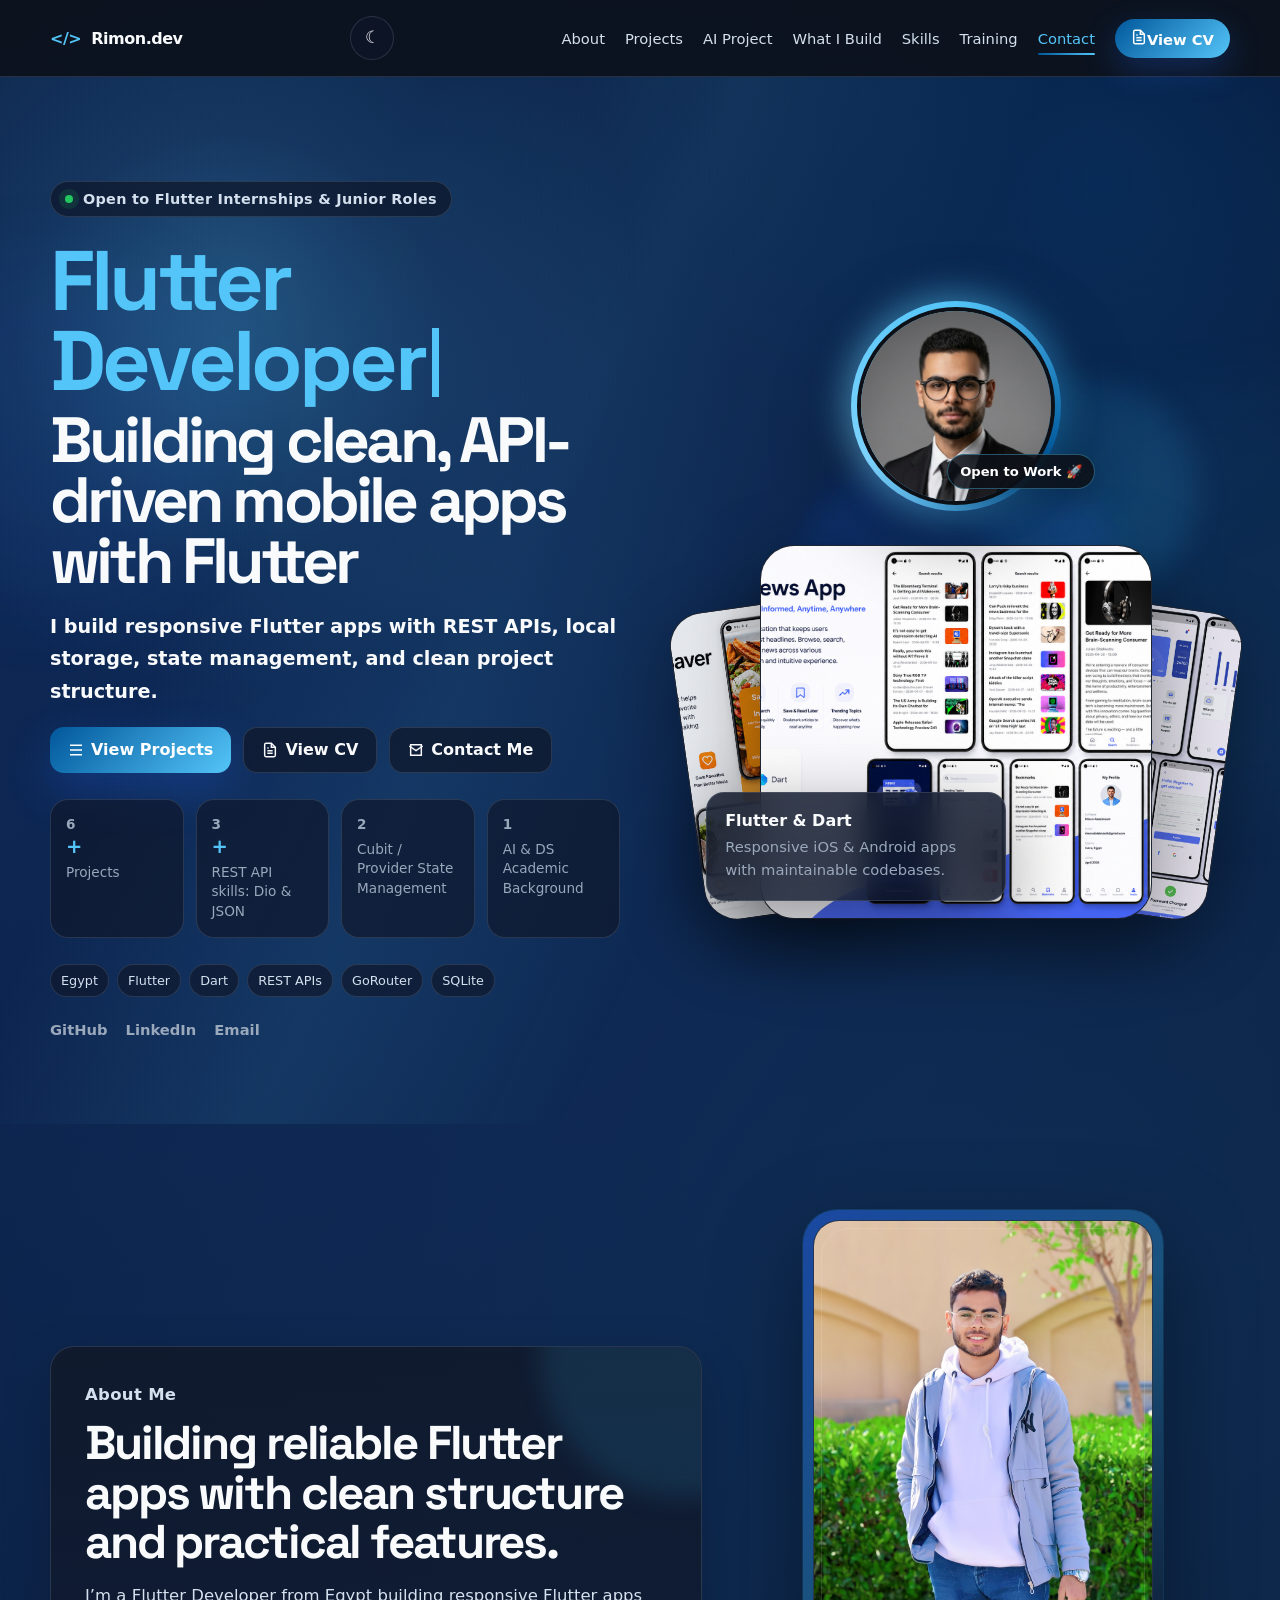
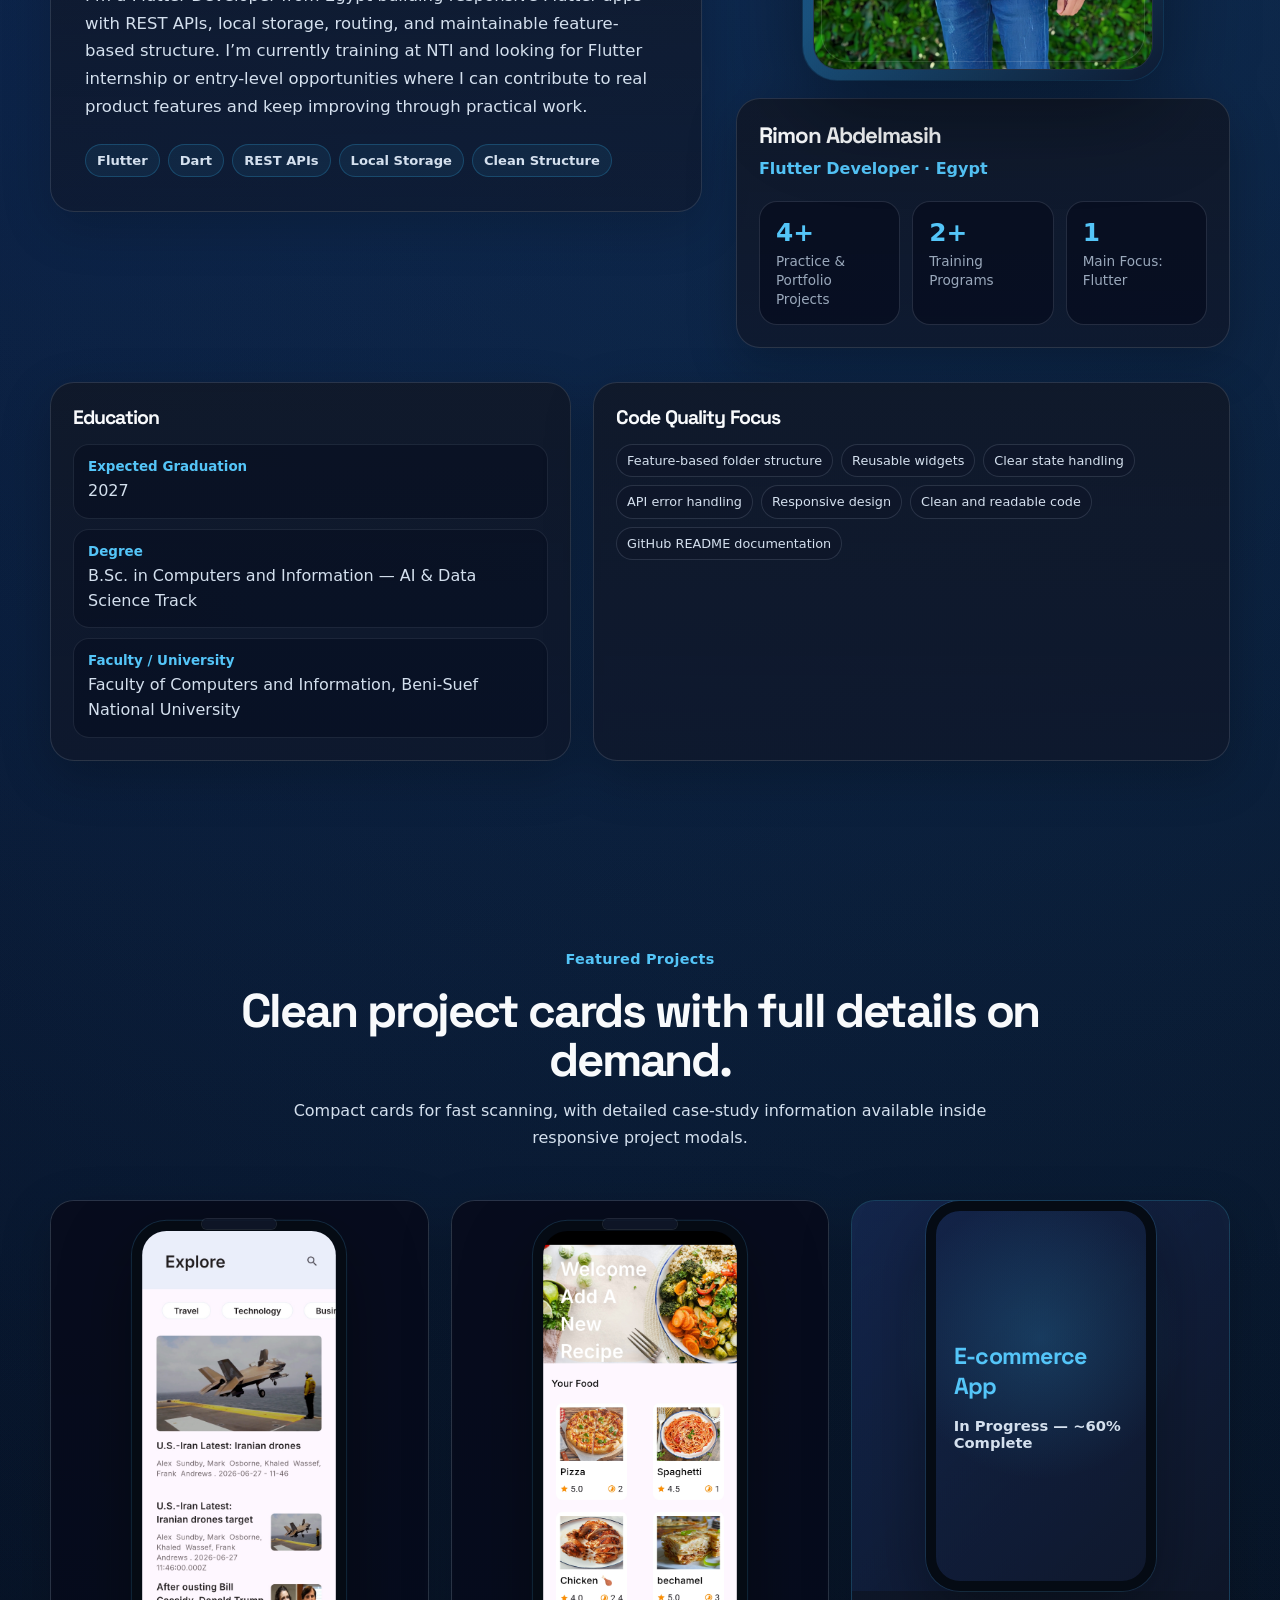
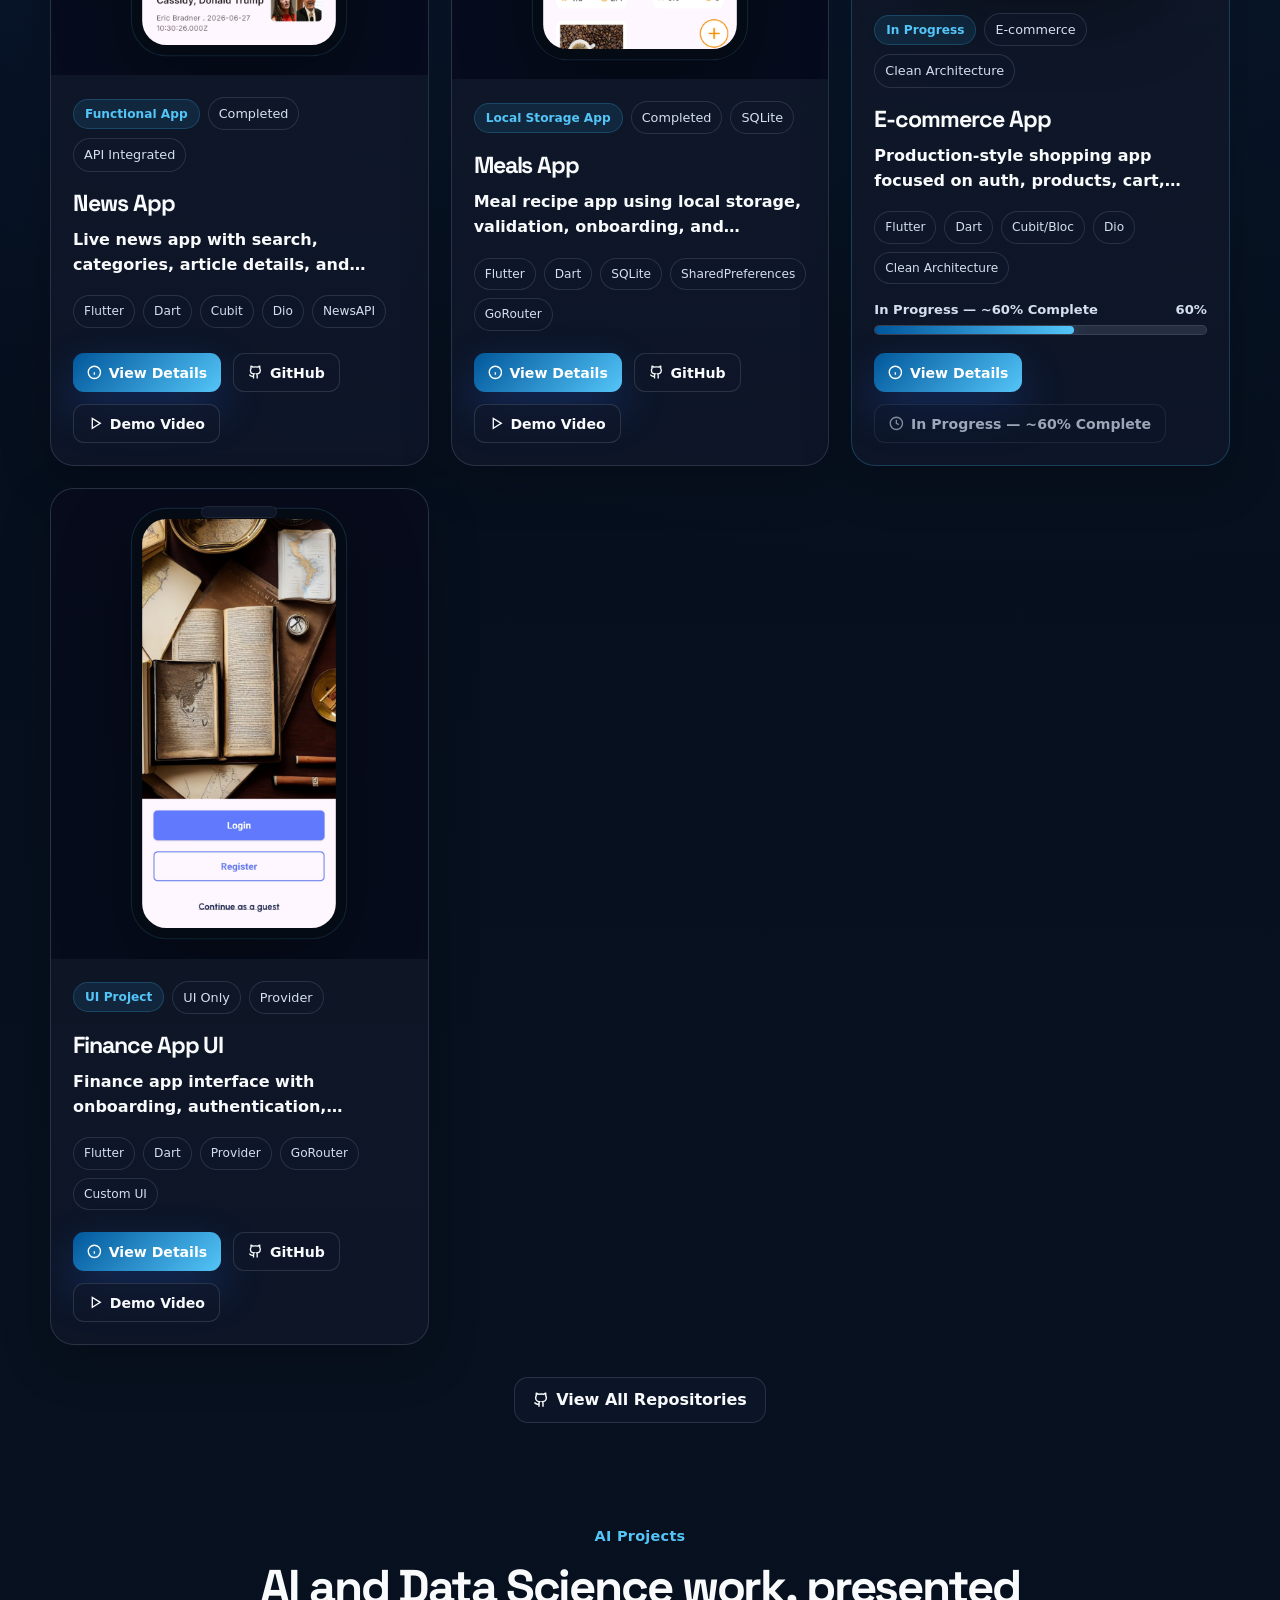
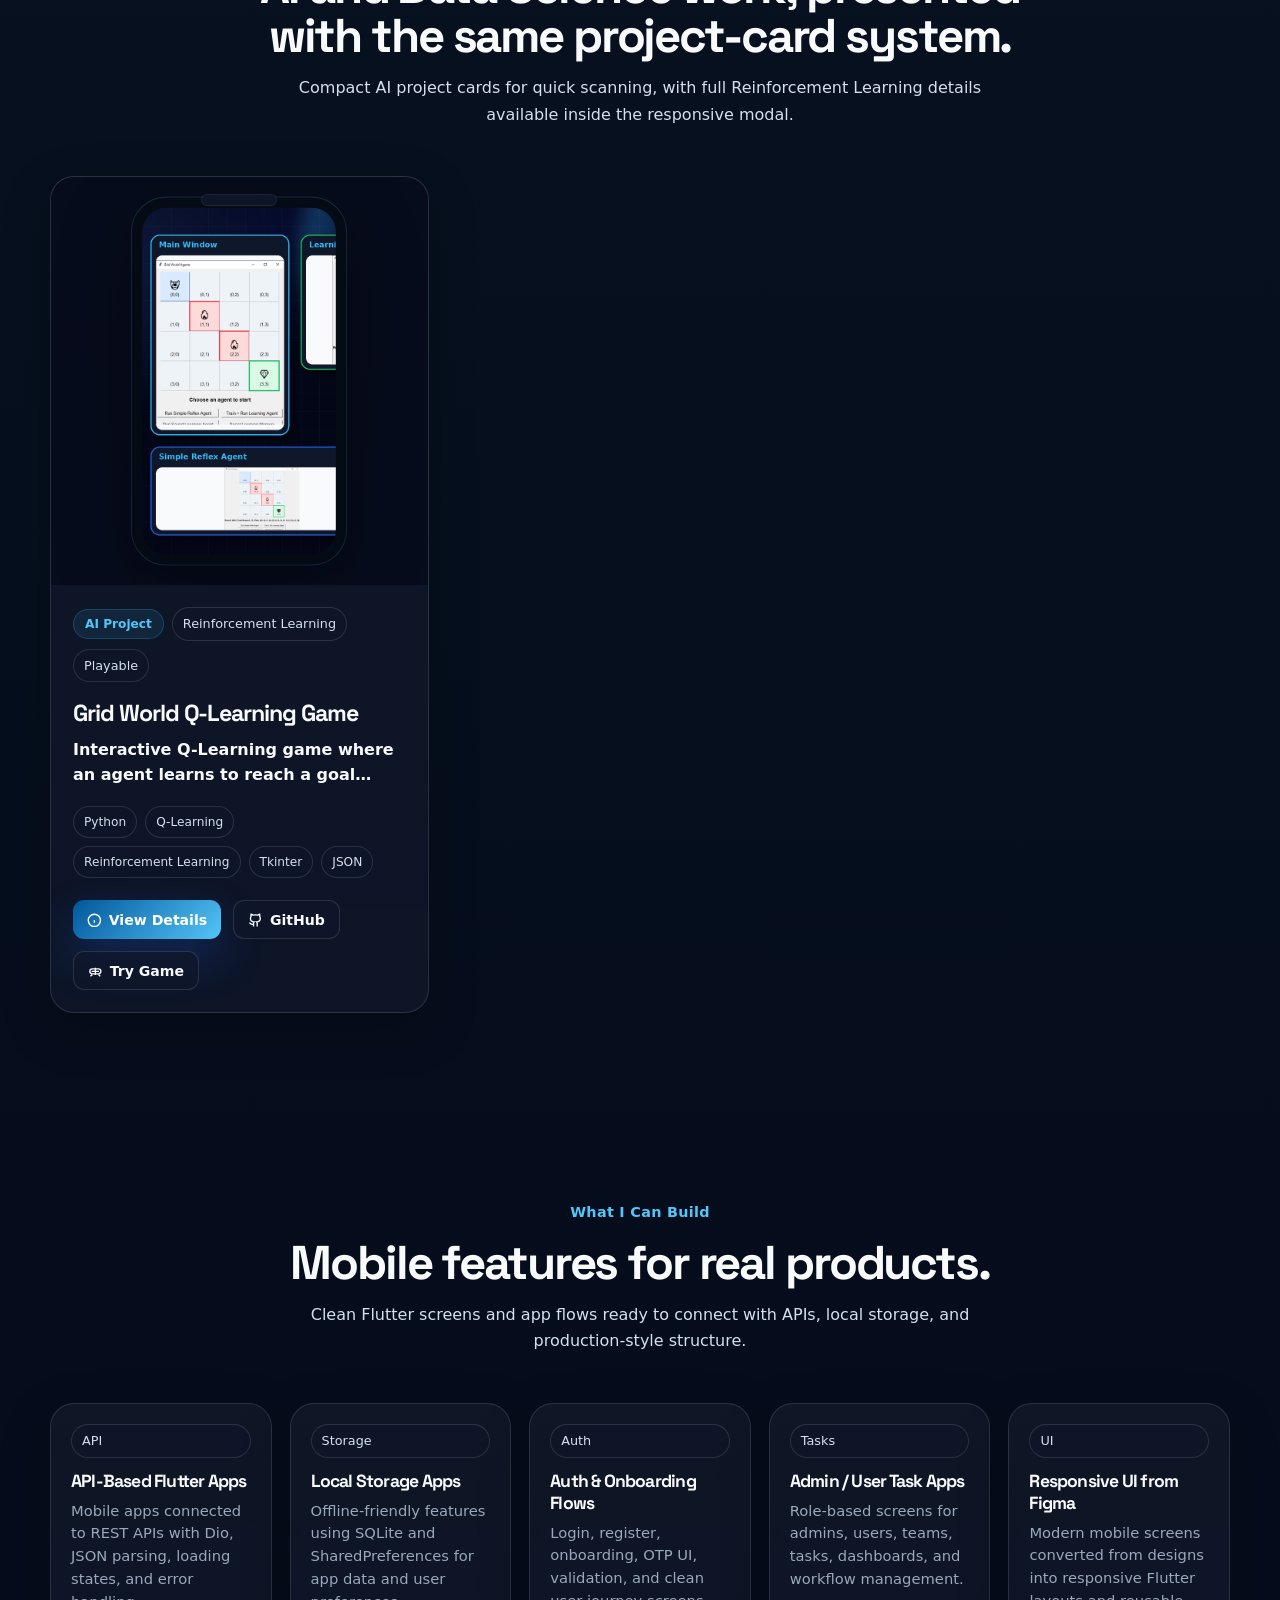
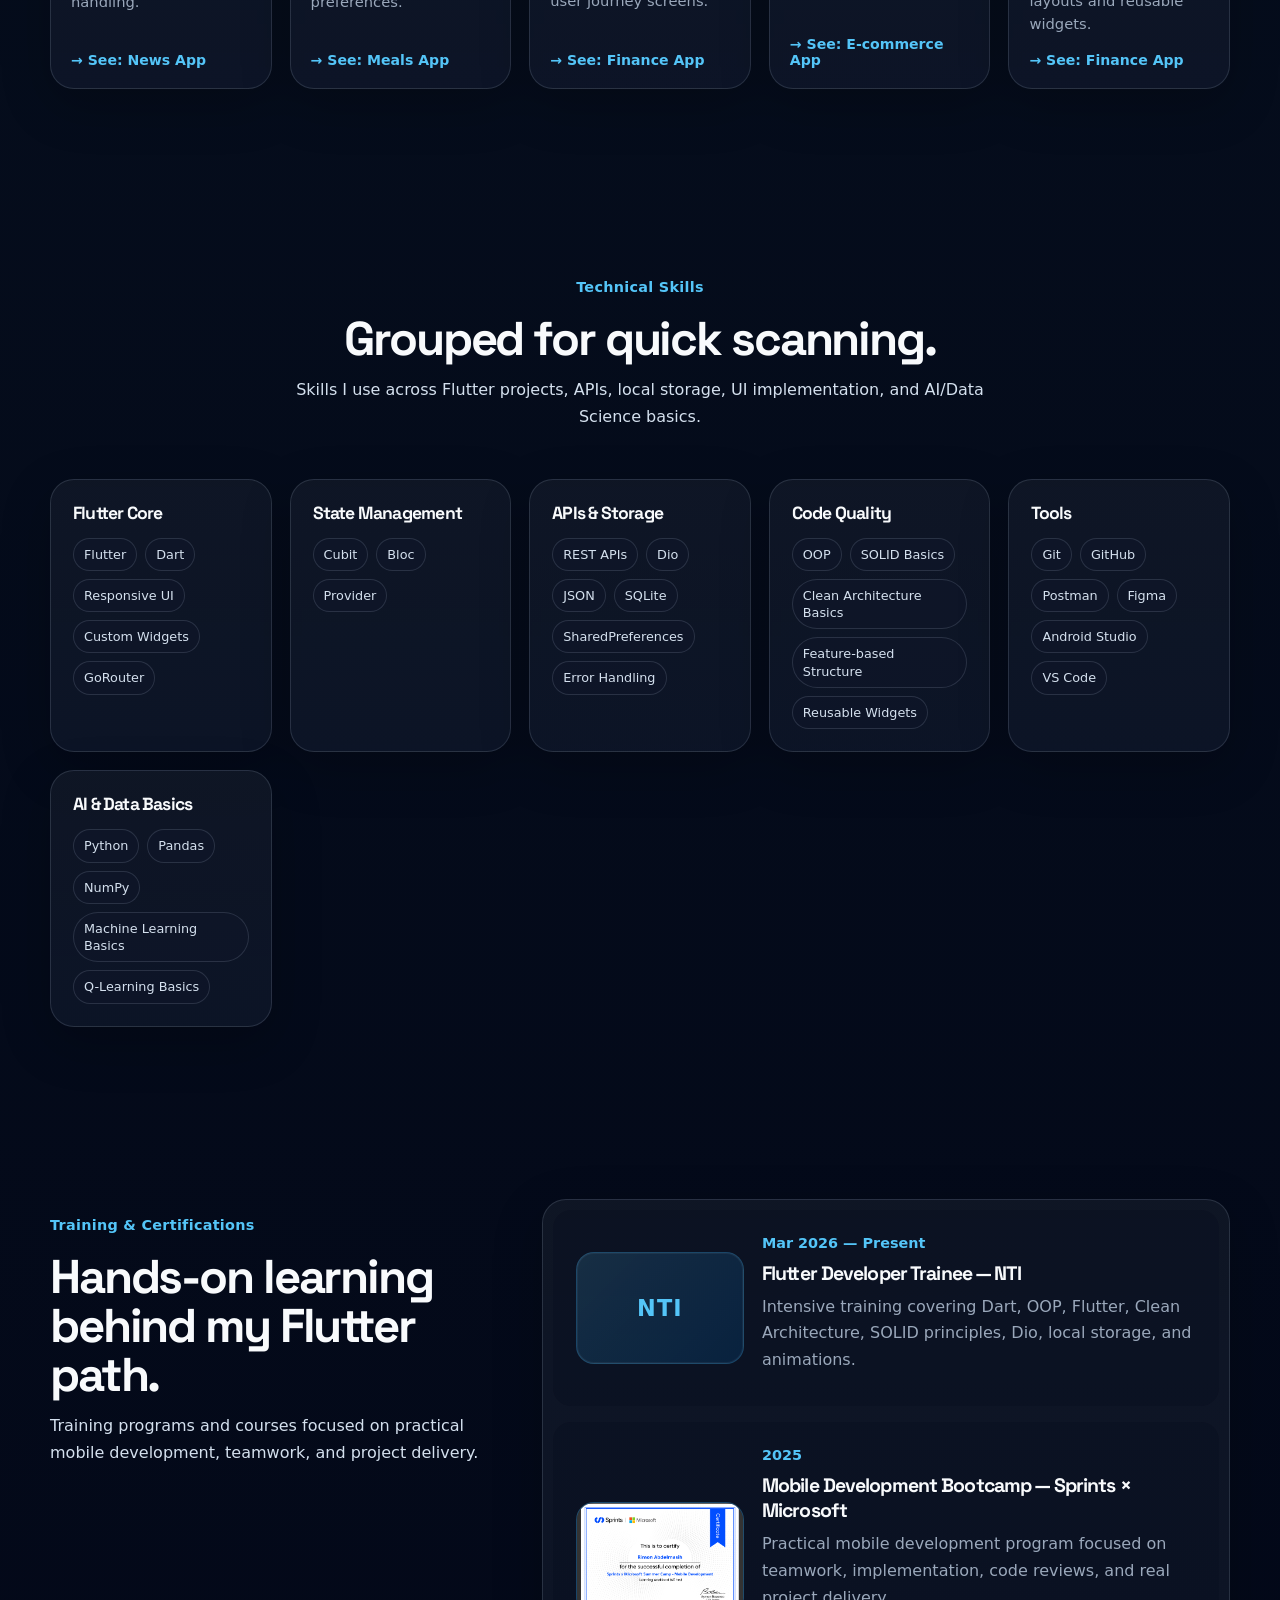
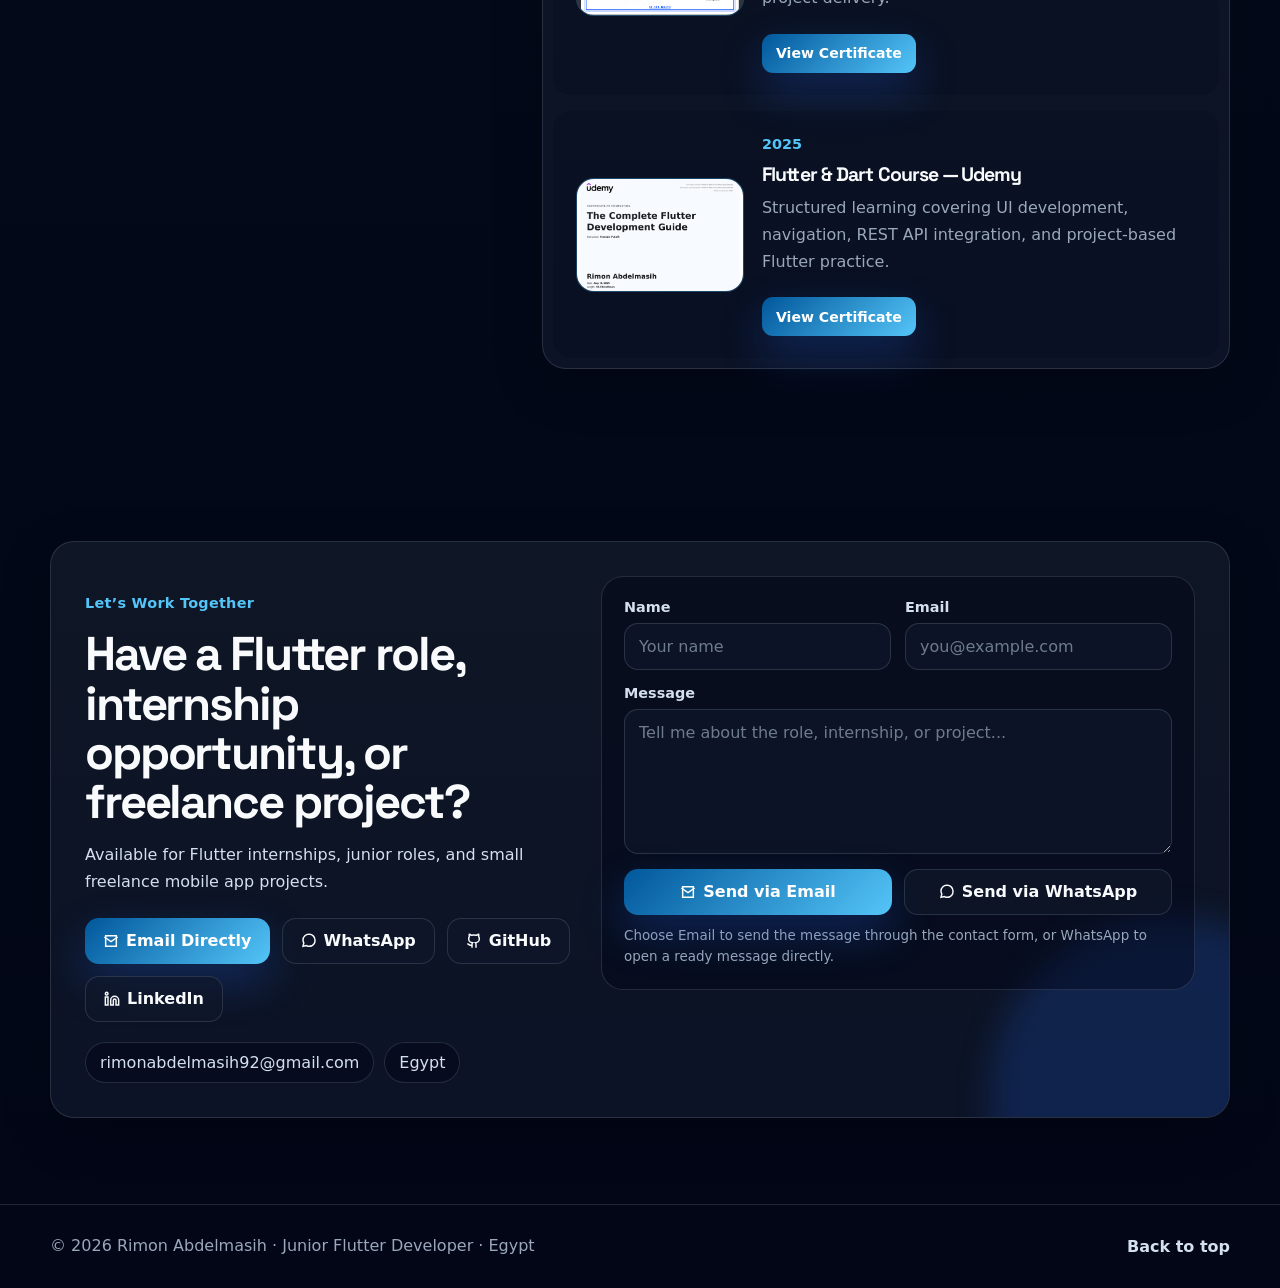
==== commit eaadd200: "restructure the code divid it to 3 pages" ====
--- a/index.html
+++ b/index.html
@@ -1,642 +1,697 @@
-<!DOCTYPE html> <html lang="en"> <head> <meta charset="UTF-8" /> <meta name="viewport" content="width=device-width, initial-scale=1.0" /> <meta name="description" content="Rimon Abdelmasih portfolio — Flutter Developer building clean, API-driven mobile apps with Flutter, Dart, REST APIs, local storage, and modern UI." /> <meta property="og:title" content="Rimon Abdelmasih | Flutter Developer Portfolio"> <meta property="og:description" content="Flutter Developer portfolio with practical mobile apps, REST API integration, local storage, state management, and AI/Data Science background."> <meta property="og:image" content="https://rimonnnn.github.io/profile_photo.png"> <meta property="og:url" content="https://rimonnnn.github.io/"> <meta property="og:type" content="website"> <meta name="twitter:card" content="summary_large_image"> <meta name="twitter:title" content="Rimon Abdelmasih | Flutter Developer Portfolio"> <meta name="twitter:description" content="Flutter portfolio with practical mobile apps, API integration, local storage, and AI/Data Science background."> <meta name="twitter:image" content="https://rimonnnn.github.io/profile_photo.png"> <title>Rimon Abdelmasih | Flutter Developer Portfolio</title> <link rel="preconnect" href="https://fonts.googleapis.com"> <link rel="preconnect" href="https://fonts.gstatic.com" crossorigin> <link href="https://fonts.googleapis.com/css2?family=Inter:wght@400;500;600;700;800&family=Space+Grotesk:wght@600;700&display=swap" rel="stylesheet"> <style> :root { --bg: #020617; --bg-soft: #0f172a; --card: #111827; --card-2: #1e293b; --border: rgba(148, 163, 184, 0.18); --blue: #2563eb; --cyan: #38bdf8; --green: #22c55e; --text: #f8fafc; --muted: #94a3b8; --muted-2: #cbd5e1; --shadow: 0 24px 80px rgba(0, 0, 0, 0.4); --radius: 24px; --container: 1180px; } * { box-sizing: border-box; } html { scroll-behavior: smooth; } body { margin: 0; font-family: 'Inter', system-ui, -apple-system, BlinkMacSystemFont, sans-serif; color: var(--text); background: radial-gradient(circle at 15% 8%, rgba(37, 99, 235, 0.22), transparent 34%), radial-gradient(circle at 82% 14%, rgba(56, 189, 248, 0.14), transparent 31%), linear-gradient(180deg, #020617 0%, #07111f 48%, #020617 100%); min-height: 100vh; overflow-x: hidden; } a { color: inherit; text-decoration: none; } img { display: block; max-width: 100%; } .page-noise { position: fixed; inset: 0; pointer-events: none; opacity: .05; background-image: linear-gradient(rgba(255,255,255,.07) 1px, transparent 1px), linear-gradient(90deg, rgba(255,255,255,.07) 1px, transparent 1px); background-size: 34px 34px; mask-image: linear-gradient(to bottom, #000, transparent 80%); } .container { width: min(var(--container), calc(100% - 40px)); margin: 0 auto; } .section-padding { padding: 86px 0; } .site-header { position: sticky; top: 0; z-index: 50; backdrop-filter: blur(18px); background: rgba(2, 6, 23, 0.72); border-bottom: 1px solid var(--border); } .navbar { min-height: 76px; display: flex; align-items: center; justify-content: space-between; gap: 24px; } .brand { display: inline-flex; align-items: center; gap: 10px; font-weight: 800; letter-spacing: -0.03em; } .brand-mark { color: var(--cyan); font-weight: 800; } .nav-links { display: flex; align-items: center; gap: 20px; font-size: 0.92rem; color: var(--muted-2); } .nav-links a { transition: color .2s ease; } .nav-links a:hover { color: var(--cyan); } .nav-cv { padding: 10px 16px; border-radius: 999px; background: linear-gradient(135deg, var(--blue), var(--cyan)); color: white !important; font-weight: 700; box-shadow: 0 12px 32px rgba(37, 99, 235, .28); } .menu-toggle { display: none; width: 44px; height: 44px; border: 1px solid var(--border); border-radius: 12px; background: rgba(15, 23, 42, .8); cursor: pointer; } .menu-toggle span { display: block; width: 18px; height: 2px; background: var(--text); margin: 4px auto; } .hero { padding-top: 104px; } .hero-grid { display: grid; grid-template-columns: 1.02fr .98fr; gap: 62px; align-items: center; } .eyebrow, .section-kicker { color: var(--cyan); font-weight: 700; letter-spacing: .02em; font-size: .9rem; } .eyebrow { display: inline-flex; gap: 10px; align-items: center; border: 1px solid var(--border); background: rgba(15,23,42,.72); padding: 9px 14px; border-radius: 999px; color: var(--muted-2); } .status-dot { width: 8px; height: 8px; border-radius: 50%; background: var(--green); box-shadow: 0 0 0 6px rgba(34,197,94,.12); } h1, h2, h3 { font-family: 'Space Grotesk', 'Inter', sans-serif; margin: 0; letter-spacing: -0.045em; } h1 { font-size: clamp(2.9rem, 6.6vw, 5.5rem); line-height: .95; margin: 24px 0 18px; } h1 span { display: block; color: var(--cyan); } h2 { font-size: clamp(2rem, 3.7vw, 3.2rem); line-height: 1.04; } h3 { font-size: 1.22rem; } p { color: var(--muted-2); line-height: 1.68; } .hero-subtitle { font-size: 1.2rem; color: var(--text); max-width: 690px; font-weight: 600; } .hero-copy { max-width: 660px; color: var(--muted); } .hero-actions, .project-actions, .contact-actions { display: flex; flex-wrap: wrap; gap: 12px; align-items: center; } .btn { display: inline-flex; align-items: center; justify-content: center; min-height: 46px; padding: 0 18px; border: 0; border-radius: 14px; font: inherit; font-weight: 800; line-height: 1; cursor: pointer; appearance: none; -webkit-appearance: none; transition: transform .18s ease, border-color .18s ease, background .18s ease, box-shadow .18s ease; } .btn:hover { transform: translateY(-2px); } .btn-icon { width: 1rem; height: 1rem; flex: 0 0 auto; stroke-width: 2.2; } .btn-small .btn-icon { width: .92rem; height: .92rem; } .btn svg { margin-right: 7px; } .btn-disabled svg { opacity: .8; } .btn-primary { background: linear-gradient(135deg, var(--blue), var(--cyan)); color: #fff; box-shadow: 0 18px 44px rgba(37,99,235,.28); } .btn-primary:hover { box-shadow: 0 20px 54px rgba(37,99,235,.38); } .btn-secondary { border: 1px solid var(--border); background: rgba(15,23,42,.74); color: var(--text); } .btn-secondary:hover { border-color: rgba(56,189,248,.48); background: rgba(15,23,42,.95); } .btn-small { min-height: 39px; padding: 0 14px; border-radius: 11px; font-size: .88rem; } .hero-stats { display: grid; grid-template-columns: repeat(4, 1fr); gap: 12px; margin: 26px 0; } .hero-stat { border: 1px solid var(--border); background: rgba(15,23,42,.68); border-radius: 18px; padding: 15px; } .hero-stat strong { display: block; color: var(--cyan); font-size: 1rem; margin-bottom: 5px; } .hero-stat span { display: block; color: var(--muted); font-size: .85rem; line-height: 1.45; } .hero-meta, .chip-list, .tech-list, .quality-list { display: flex; gap: 8px; flex-wrap: wrap; } .hero-meta { margin: 24px 0; } .hero-meta span, .tech-list span, .project-chip, .build-card span, .quality-list span, .skill-chip { border: 1px solid var(--border); color: var(--muted-2); background: rgba(15,23,42,.68); border-radius: 999px; padding: 7px 10px; font-size: .8rem; line-height: 1.35; } .social-row { display: flex; gap: 18px; color: var(--muted); font-weight: 700; font-size: .92rem; } .social-row a:hover, .inline-link:hover, .footer a:hover { color: var(--cyan); } .hero-visual { position: relative; min-height: 540px; display: grid; place-items: center; } .glow { position: absolute; border-radius: 999px; filter: blur(16px); opacity: .75; } .glow-one { width: 340px; height: 340px; background: rgba(37,99,235,.24); } .glow-two { width: 220px; height: 220px; background: rgba(56,189,248,.18); right: 32px; top: 80px; } .mockup-stack { position: relative; width: min(100%, 540px); height: 390px; } .phone-card { position: absolute; overflow: hidden; border: 1px solid var(--border); border-radius: 34px; background: #030712; box-shadow: var(--shadow); } .phone-card img { width: 100%; height: 100%; object-fit: cover; } .main-phone { inset: 16px 74px 0 74px; z-index: 3; } .phone-card-small { width: 210px; height: 310px; top: 72px; opacity: .9; } .phone-card-small.left { left: 0; transform: rotate(-8deg); } .phone-card-small.right { right: 0; transform: rotate(8deg); } .visual-card { position: absolute; left: 24px; bottom: 18px; width: 300px; padding: 18px; border: 1px solid var(--border); border-radius: 18px; background: rgba(15,23,42,.84); backdrop-filter: blur(16px); box-shadow: var(--shadow); z-index: 5; } .visual-card strong { display: block; margin-bottom: 6px; } .visual-card span { color: var(--muted); font-size: .92rem; line-height: 1.55; } .two-column { display: grid; grid-template-columns: .78fr 1.22fr; gap: 52px; align-items: start; } .section-heading p:last-child { max-width: 720px; margin: 14px auto 0; } .centered { text-align: center; max-width: 820px; margin: 0 auto 48px; } .about-card, .contact-card, .timeline, .skill-card, .project-card, .build-card, .quality-card, .education-card, .ai-project-card { border: 1px solid var(--border); background: linear-gradient(180deg, rgba(17,24,39,.86), rgba(15,23,42,.78)); border-radius: var(--radius); box-shadow: 0 16px 50px rgba(0,0,0,.22); } .project-grid { display: grid; grid-template-columns: repeat(3, 1fr); gap: 22px; } .project-card { overflow: hidden; transition: transform .22s ease, border-color .22s ease, box-shadow .22s ease; } .project-card:hover, .skill-card:hover, .timeline-item:hover, .build-card:hover, .ai-project-card:hover, .quality-card:hover, .education-card:hover { transform: translateY(-4px); border-color: rgba(56,189,248,.4); box-shadow: 0 22px 70px rgba(0,0,0,.28); } .project-image { min-height: 215px; background: rgba(2,6,23,.6); display: grid; place-items: center; overflow: hidden; border-bottom: 1px solid var(--border); } .project-image img { width: 100%; height: 100%; object-fit: cover; transform: scale(1.02); transition: transform .3s ease; } .project-card:hover .project-image img, .ai-project-card:hover .ai-project-image img { transform: scale(1.06); } .project-content { padding: 22px; } .project-topline { display: flex; flex-wrap: wrap; gap: 8px; align-items: center; justify-content: space-between; margin-bottom: 16px; } .project-type { color: var(--cyan); background: rgba(56,189,248,.1); border: 1px solid rgba(56,189,248,.22); border-radius: 999px; padding: 7px 11px; font-size: .76rem; font-weight: 800; } .project-content h3 { font-size: 1.45rem; margin-bottom: 8px; } .project-short { color: var(--text); font-weight: 700; margin: 0; line-height: 1.55; } .case-study { display: grid; gap: 12px; margin: 18px 0; } .case-item { padding: 14px; border: 1px solid rgba(148,163,184,.14); border-radius: 16px; background: rgba(2,6,23,.28); } .case-item strong { display: block; color: var(--text); font-size: .88rem; margin-bottom: 6px; } .case-item p { margin: 0; color: var(--muted); font-size: .9rem; line-height: 1.58; } .case-item ul { margin: 0; padding-left: 18px; color: var(--muted); line-height: 1.6; font-size: .9rem; } .tech-list { margin: 18px 0; } .tech-list span { font-size: .76rem; } .projects-footer { display: flex; justify-content: center; margin-top: 32px; } .ai-project { padding-top: 0; } .ai-project-card { display: grid; grid-template-columns: .92fr 1.08fr; overflow: hidden; transition: transform .22s ease, border-color .22s ease, box-shadow .22s ease; position: relative; } .ai-project-card:before { content: ''; position: absolute; inset: -140px auto auto -140px; width: 320px; height: 320px; background: rgba(56,189,248,.12); border-radius: 999px; filter: blur(18px); } .ai-project-image { min-height: 430px; border-right: 1px solid var(--border); background: rgba(2,6,23,.58); overflow: hidden; } .ai-project-image img { width: 100%; height: 100%; object-fit: cover; transition: transform .3s ease; } .ai-project-content { padding: 34px; position: relative; } .ai-label { display: inline-flex; color: var(--cyan); background: rgba(56,189,248,.1); border: 1px solid rgba(56,189,248,.22); border-radius: 999px; padding: 8px 12px; font-size: .8rem; font-weight: 800; margin-bottom: 16px; } .ai-project-content h2 { margin-bottom: 14px; } .ai-project-content > p { margin: 0 0 18px; } .build-grid { display: grid; grid-template-columns: repeat(4, 1fr); gap: 18px; margin-top: 34px; } .build-card { padding: 20px; min-height: 155px; transition: transform .22s ease, border-color .22s ease, box-shadow .22s ease; } .build-card h3 { margin: 12px 0 8px; font-size: 1.1rem; } .build-card p { margin: 0; color: var(--muted); font-size: .92rem; line-height: 1.55; } .skills-grid { display: grid; grid-template-columns: repeat(5, 1fr); gap: 18px; margin-top: 34px; } .skill-card { padding: 22px; min-height: 180px; transition: transform .22s ease, border-color .22s ease, box-shadow .22s ease; } .skill-card h3 { color: var(--text); margin-bottom: 14px; font-size: 1.1rem; } .skill-chips { display: flex; flex-wrap: wrap; gap: 8px; } .about-card { padding: 28px; } .about-profile { display: flex; gap: 18px; align-items: center; margin-bottom: 20px; } .about-profile img { width: 92px; height: 92px; border-radius: 24px; object-fit: cover; border: 1px solid var(--border); } .about-profile p { margin: 8px 0 0; } .about-card p { margin: 0 0 12px; } .stats-grid { display: grid; grid-template-columns: repeat(3, 1fr); gap: 12px; margin-top: 24px; } .stats-grid div { padding: 16px; border-radius: 18px; background: rgba(2,6,23,.52); border: 1px solid var(--border); } .stats-grid strong { display: block; font-size: 1.55rem; color: var(--cyan); margin-bottom: 4px; } .stats-grid span { color: var(--muted); font-size: .85rem; } .quality-card, .education-card { margin-top: 22px; padding: 22px; transition: transform .22s ease, border-color .22s ease, box-shadow .22s ease; } .quality-card h3, .education-card h3 { margin-bottom: 14px; } .education-meta { display: grid; gap: 10px; } .education-meta div { padding: 14px; border-radius: 16px; background: rgba(2,6,23,.35); border: 1px solid rgba(148,163,184,.14); } .education-meta strong { display: block; color: var(--cyan); font-size: .84rem; margin-bottom: 5px; } .education-meta span { color: var(--muted-2); line-height: 1.55; } .timeline { padding: 10px; } .timeline-item { padding: 22px; border-radius: 18px; border: 1px solid transparent; transition: transform .22s ease, border-color .22s ease, background .22s ease; } .timeline-item:not(:last-child) { border-bottom: 1px solid var(--border); } .timeline-item time { color: var(--cyan); font-weight: 800; font-size: .9rem; } .timeline-item h3 { margin: 9px 0 8px; } .timeline-item p { margin: 0 0 10px; color: var(--muted); } .inline-link { color: var(--cyan); font-weight: 800; } .contact-card { padding: 34px; display: grid; grid-template-columns: .9fr 1.1fr; gap: 30px; align-items: start; position: relative; overflow: hidden; } .contact-card:before { content: ''; position: absolute; inset: auto -120px -160px auto; width: 360px; height: 360px; border-radius: 999px; background: rgba(37,99,235,.2); filter: blur(16px); } .contact-card > * { position: relative; } .contact-actions { justify-content: flex-start; margin-top: 22px; } .contact-details { display: flex; flex-wrap: wrap; gap: 10px; color: var(--muted); margin-top: 20px; } .contact-details span, .contact-details a { border: 1px solid var(--border); background: rgba(2,6,23,.44); padding: 10px 14px; border-radius: 999px; color: var(--muted-2); transition: color .2s ease, border-color .2s ease, transform .18s ease; } .contact-details a:hover { color: var(--cyan); border-color: rgba(56,189,248,.45); transform: translateY(-2px); } .contact-form { display: grid; gap: 15px; padding: 22px; border: 1px solid var(--border); background: rgba(2,6,23,.42); border-radius: 22px; } .form-row { display: grid; grid-template-columns: 1fr 1fr; gap: 14px; } .form-field { display: grid; gap: 8px; } .form-field label { color: var(--muted-2); font-size: .9rem; font-weight: 700; } .form-field input, .form-field textarea { width: 100%; border: 1px solid rgba(148,163,184,.22); background: rgba(15,23,42,.78); color: var(--text); border-radius: 14px; padding: 13px 14px; font: inherit; outline: none; transition: border-color .2s ease, box-shadow .2s ease; } .form-field textarea { min-height: 145px; resize: vertical; } .form-field input:focus, .form-field textarea:focus { border-color: rgba(56,189,248,.72); box-shadow: 0 0 0 4px rgba(56,189,248,.1); } .form-field input::placeholder, .form-field textarea::placeholder { color: rgba(148,163,184,.72); } .btn-disabled, .btn[aria-disabled="true"] { cursor: not-allowed; opacity: .72; pointer-events: none; border: 1px solid rgba(148,163,184,.18); background: rgba(15,23,42,.62); color: var(--muted-2); } .btn[disabled] { cursor: not-allowed; opacity: .76; transform: none; } .form-status { display: none; margin: 0; padding: 12px 14px; border-radius: 14px; font-size: .92rem; font-weight: 700; line-height: 1.45; } .form-status.visible { display: block; } .form-status.success { color: #bbf7d0; border: 1px solid rgba(34,197,94,.28); background: rgba(34,197,94,.1); } .form-status.error { color: #fecaca; border: 1px solid rgba(248,113,113,.32); background: rgba(248,113,113,.1); } .form-actions-row { display: grid; grid-template-columns: 1fr 1fr; gap: 12px; } .form-actions-row .btn { width: 100%; } .form-hint { margin: -4px 0 0; color: var(--muted); font-size: .84rem; line-height: 1.5; } @media (max-width: 560px) { .form-actions-row { grid-template-columns: 1fr; } } .project-card.is-coming-soon { border-color: rgba(56,189,248,.24); } .project-placeholder { min-height: 215px; display: grid; place-items: center; padding: 24px; text-align: center; background: radial-gradient(circle at 50% 35%, rgba(56,189,248,.18), transparent 45%), linear-gradient(135deg, rgba(37,99,235,.18), rgba(15,23,42,.78)); border-bottom: 1px solid var(--border); } .project-placeholder strong { display: block; color: var(--cyan); font-family: 'Space Grotesk', 'Inter', sans-serif; font-size: 1.45rem; letter-spacing: -.03em; margin-bottom: 8px; } .project-placeholder span { color: var(--muted-2); font-weight: 700; font-size: .92rem; } .footer { border-top: 1px solid var(--border); padding: 28px 0; color: var(--muted); } .footer-inner { display: flex; justify-content: space-between; gap: 20px; align-items: center; } .footer p { margin: 0; color: var(--muted); } .footer a { color: var(--muted-2); font-weight: 700; } .reveal { opacity: 0; transform: translateY(18px); transition: opacity .7s ease, transform .7s ease; } .reveal.visible { opacity: 1; transform: translateY(0); } .delay-1 { transition-delay: .12s; } .delay-2 { transition-delay: .2s; } /* ===== Premium polish, About, active nav, animations ===== */ body::before, body::after { content: ''; position: fixed; pointer-events: none; border-radius: 999px; filter: blur(42px); opacity: .28; z-index: -1; } body::before { width: 360px; height: 360px; left: -130px; top: 28%; background: rgba(37, 99, 235, .26); } body::after { width: 420px; height: 420px; right: -170px; bottom: 10%; background: rgba(56, 189, 248, .18); } .nav-links a { position: relative; } .nav-links a:not(.nav-cv)::after { content: ''; position: absolute; left: 0; right: 0; bottom: -8px; height: 2px; background: linear-gradient(90deg, var(--blue), var(--cyan)); border-radius: 999px; transform: scaleX(0); transform-origin: center; transition: transform .2s ease; } .nav-links a:not(.nav-cv):hover::after, .nav-links a:not(.nav-cv).active::after { transform: scaleX(1); } .nav-links a.active { color: var(--cyan); } .btn { position: relative; overflow: hidden; isolation: isolate; } .btn-primary::before { content: ''; position: absolute; inset: 0; border-radius: inherit; background: linear-gradient(120deg, transparent 0%, rgba(255,255,255,.22) 45%, transparent 72%); transform: translateX(-120%); transition: transform .55s ease; z-index: -1; } .btn-primary:hover::before { transform: translateX(120%); } .hero-content .eyebrow, .hero-content h1, .hero-subtitle, .hero-actions, .hero-stats, .hero-meta, .social-row, .hero-visual { animation: heroFadeUp .75s ease both; } .hero-content h1 { animation-delay: .08s; } .hero-subtitle { animation-delay: .16s; } .hero-actions { animation-delay: .24s; } .hero-stats { animation-delay: .32s; } .hero-meta { animation-delay: .4s; } .social-row { animation-delay: .48s; } .hero-visual { animation-delay: .18s; } .main-phone { animation: premiumFloat 6s ease-in-out infinite; } @keyframes heroFadeUp { from { opacity: 0; transform: translateY(18px); } to { opacity: 1; transform: translateY(0); } } @keyframes premiumFloat { 0%, 100% { transform: translateY(0); } 50% { transform: translateY(-8px); } } .about-layout { display: grid; grid-template-columns: minmax(0, .95fr) minmax(320px, .72fr); gap: 34px; align-items: center; } .about-intro { padding: 34px; border: 1px solid var(--border); background: linear-gradient(180deg, rgba(17,24,39,.82), rgba(15,23,42,.62)); border-radius: var(--radius); box-shadow: 0 16px 50px rgba(0,0,0,.18); position: relative; overflow: hidden; } .about-intro::before { content: ''; position: absolute; width: 280px; height: 280px; border-radius: 999px; background: rgba(56,189,248,.12); filter: blur(12px); right: -120px; top: -130px; } .about-intro > * { position: relative; } .about-intro h2 { margin: 10px 0 16px; } .about-intro p { margin: 0; color: var(--muted-2); font-size: 1.03rem; } .about-highlights { display: flex; flex-wrap: wrap; gap: 8px; margin-top: 24px; } .about-highlights span { border: 1px solid rgba(56,189,248,.22); background: rgba(56,189,248,.08); color: var(--muted-2); border-radius: 999px; padding: 8px 11px; font-size: .82rem; font-weight: 700; } .about-showcase { display: grid; gap: 18px; } .profile-frame { position: relative; width: min(100%, 360px); justify-self: center; padding: 10px; border-radius: 34px; background: linear-gradient(135deg, rgba(37,99,235,.52), rgba(56,189,248,.28), rgba(15,23,42,.7)); box-shadow: 0 30px 90px rgba(0,0,0,.38), 0 0 0 1px rgba(56,189,248,.16); transition: transform .28s ease, box-shadow .28s ease; } .profile-frame::after { content: ''; position: absolute; inset: 18px; border-radius: 28px; border: 1px solid rgba(255,255,255,.12); pointer-events: none; } .profile-frame:hover { transform: translateY(-5px); box-shadow: 0 34px 105px rgba(0,0,0,.45), 0 0 44px rgba(56,189,248,.16); } .profile-frame img { width: 100%; aspect-ratio: 4 / 5; object-fit: cover; object-position: center top; border-radius: 26px; border: 1px solid rgba(148,163,184,.22); background: rgba(2,6,23,.72); } .premium-about-card { padding: 22px; } .about-profile-text h3 { font-size: 1.4rem; margin-bottom: 6px; } .about-profile-text p { margin: 0; color: var(--cyan); font-weight: 700; } .about-stats { margin-top: 18px; } .about-details-grid { grid-column: 1 / -1; display: grid; grid-template-columns: .9fr 1.1fr; gap: 22px; } .about-details-grid .education-card, .about-details-grid .quality-card { margin-top: 0; } .badge-row { justify-content: flex-start; } .note-item { border-color: rgba(56,189,248,.28); background: rgba(56,189,248,.06); } .compact-build { grid-template-columns: repeat(5, 1fr); } .skill-chip, .project-chip, .tech-list span, .hero-meta span, .quality-list span, .about-highlights span { transition: transform .18s ease, border-color .18s ease, background .18s ease, color .18s ease; } .skill-chip:hover, .project-chip:hover, .tech-list span:hover, .hero-meta span:hover, .quality-list span:hover, .about-highlights span:hover { transform: translateY(-2px); border-color: rgba(56,189,248,.45); background: rgba(56,189,248,.1); color: var(--text); } :focus-visible { outline: 3px solid rgba(56,189,248,.62); outline-offset: 4px; } .delay-3 { transition-delay: .28s; } @media (prefers-reduced-motion: reduce) { *, *::before, *::after { animation-duration: .001ms !important; animation-iteration-count: 1 !important; scroll-behavior: auto !important; transition-duration: .001ms !important; } .reveal { opacity: 1 !important; transform: none !important; } } @media (max-width: 1120px) { .project-grid, .build-grid { grid-template-columns: repeat(2, 1fr); } .skills-grid { grid-template-columns: repeat(3, 1fr); } } @media (max-width: 980px) { .section-padding { padding: 74px 0; } .hero-grid, .two-column, .contact-card, .ai-project-card { grid-template-columns: 1fr; } .hero { padding-top: 84px; } .hero-visual { min-height: 430px; } .ai-project-image { border-right: 0; border-bottom: 1px solid var(--border); min-height: 320px; } .contact-actions { justify-content: flex-start; } } @media (max-width: 760px) { .container { width: min(100% - 28px, var(--container)); } .menu-toggle { display: block; } .nav-links { position: absolute; top: 76px; left: 14px; right: 14px; display: none; flex-direction: column; align-items: stretch; gap: 0; padding: 12px; border: 1px solid var(--border); border-radius: 18px; background: rgba(2,6,23,.96); box-shadow: var(--shadow); } .nav-links.open { display: flex; } .nav-links a { padding: 14px; border-radius: 12px; } .nav-cv { text-align: center; margin-top: 6px; } h1 { font-size: clamp(2.45rem, 13vw, 3.8rem); } .hero-subtitle { font-size: 1.06rem; } .hero-stats, .project-grid, .skills-grid, .build-grid, .stats-grid { grid-template-columns: 1fr; } .hero-visual { min-height: 350px; } .mockup-stack { height: 300px; } .main-phone { inset: 16px 56px 0 56px; } .phone-card-small { width: 160px; height: 220px; top: 58px; } .visual-card { position: relative; left: auto; bottom: auto; width: 100%; margin-top: -28px; } .about-profile { align-items: flex-start; } .project-image { min-height: 210px; } .project-content, .about-card, .contact-card, .ai-project-content { padding: 22px; } .form-row { grid-template-columns: 1fr; } .footer-inner { flex-direction: column; align-items: flex-start; } } @media (max-width: 1120px) { .compact-build { grid-template-columns: repeat(2, 1fr); } .about-layout, .about-details-grid { grid-template-columns: 1fr; } .profile-frame { width: min(100%, 320px); } } @media (max-width: 760px) { .about-intro, .premium-about-card { padding: 22px; } .about-layout { gap: 22px; } .profile-frame { width: min(100%, 290px); border-radius: 28px; } .profile-frame img { border-radius: 22px; } .compact-build { grid-template-columns: 1fr; } .nav-links a:not(.nav-cv)::after { display: none; } } /* ===== Compact Projects + Responsive Project Modal ===== */ .project-card { display: flex; flex-direction: column; min-height: 100%; } .project-image-button { width: 100%; border: 0; color: inherit; font: inherit; cursor: pointer; padding: 0; text-align: inherit; } .project-image-button:focus-visible { outline: 3px solid rgba(56,189,248,.62); outline-offset: -3px; } .project-card .project-content { display: flex; flex-direction: column; flex: 1; } .project-card .project-content h3 { margin-bottom: 10px; } .project-short { display: -webkit-box; min-height: 3.1em; overflow: hidden; -webkit-line-clamp: 2; -webkit-box-orient: vertical; } .compact-tech-list { margin-top: 18px; margin-bottom: 22px; } .compact-tech-list span:nth-child(n + 6) { display: none; } .project-card .project-actions { margin-top: auto; } .project-modal { position: fixed; inset: 0; z-index: 100; display: none; place-items: center; padding: 22px; } .project-modal.is-open { display: grid; } .project-modal__backdrop { position: absolute; inset: 0; background: rgba(2, 6, 23, .74); backdrop-filter: blur(16px); opacity: 0; transition: opacity .22s ease; } .project-modal.is-open .project-modal__backdrop { opacity: 1; } .project-modal__panel { position: relative; width: min(1040px, 100%); max-height: min(88vh, 920px); overflow: auto; border: 1px solid rgba(148,163,184,.24); border-radius: 28px; background: radial-gradient(circle at 18% 0%, rgba(56,189,248,.12), transparent 32%), linear-gradient(180deg, rgba(17,24,39,.98), rgba(15,23,42,.96)); box-shadow: 0 34px 120px rgba(0,0,0,.58); transform: translateY(18px) scale(.98); opacity: 0; transition: transform .24s ease, opacity .24s ease; } .project-modal.is-open .project-modal__panel { transform: translateY(0) scale(1); opacity: 1; } .project-modal__close { position: sticky; top: 16px; float: right; z-index: 2; width: 42px; height: 42px; margin: 16px 16px -58px 0; border: 1px solid rgba(148,163,184,.25); border-radius: 14px; background: rgba(2,6,23,.72); color: var(--text); font-size: 1.55rem; line-height: 1; cursor: pointer; transition: transform .18s ease, border-color .18s ease, background .18s ease; } .project-modal__close:hover { transform: translateY(-2px); border-color: rgba(56,189,248,.48); background: rgba(15,23,42,.95); } .project-modal__media { min-height: 360px; background: rgba(2,6,23,.55); border-bottom: 1px solid var(--border); overflow: hidden; } .project-modal__media img { width: 100%; height: 100%; max-height: 460px; object-fit: cover; } .project-modal__placeholder { min-height: 360px; display: grid; place-items: center; padding: 36px; text-align: center; background: radial-gradient(circle at 50% 35%, rgba(56,189,248,.2), transparent 45%), linear-gradient(135deg, rgba(37,99,235,.18), rgba(15,23,42,.78)); } .project-modal__placeholder strong { display: block; color: var(--cyan); font-family: 'Space Grotesk', 'Inter', sans-serif; font-size: clamp(2rem, 6vw, 4rem); letter-spacing: -.05em; margin-bottom: 10px; } .project-modal__placeholder span { color: var(--muted-2); font-weight: 800; } .project-modal__body { padding: 34px; } .project-modal__label { display: inline-flex; color: var(--cyan); background: rgba(56,189,248,.1); border: 1px solid rgba(56,189,248,.22); border-radius: 999px; padding: 8px 12px; font-size: .8rem; font-weight: 800; margin-bottom: 14px; } .project-modal__body h2 { margin-bottom: 14px; } .project-modal__overview { max-width: 900px; margin: 0 0 22px; color: var(--muted-2); font-size: 1.02rem; } .project-modal__sections { display: grid; grid-template-columns: repeat(2, minmax(0, 1fr)); gap: 14px; } .project-detail-block { padding: 16px; border: 1px solid rgba(148,163,184,.14); border-radius: 18px; background: rgba(2,6,23,.32); } .project-detail-block strong { display: block; color: var(--text); font-size: .92rem; margin-bottom: 8px; } .project-detail-block p, .project-detail-block li { color: var(--muted); font-size: .92rem; line-height: 1.62; } .project-detail-block p { margin: 0; } .project-detail-block ul { margin: 0; padding-left: 18px; } .project-modal__tech { margin-top: 22px; margin-bottom: 22px; } .project-modal__actions { padding-top: 2px; } body.modal-open { overflow: hidden; } @media (max-width: 760px) { .project-modal { padding: 12px; align-items: end; } .project-modal__panel { max-height: 92vh; border-radius: 22px; } .project-modal__media, .project-modal__placeholder { min-height: 245px; } .project-modal__body { padding: 22px; } .project-modal__sections { grid-template-columns: 1fr; } .project-modal__close { top: 12px; margin: 12px 12px -54px 0; } } /* ===== Flutter identity system, theme toggle, hero profile, phone frames, certs, trust ===== */ :root { --primary: #54C5F8; --accent: #01579B; --dark-bg: #0D1117; --light-bg: #f8fbff; --light-surface: #ffffff; --light-text: #0f172a; --light-muted: #475569; --focus: rgba(84,197,248,.62); --shadow-soft: 0 18px 55px rgba(1,87,155,.18); --shadow-strong: 0 28px 90px rgba(0,0,0,.42); --radius-sm: 14px; --radius-md: 20px; --radius-lg: 28px; --duration: .24s; --ease: cubic-bezier(.2,.8,.2,1); color-scheme: dark; } body { font-family: system-ui, -apple-system, BlinkMacSystemFont, "Segoe UI", sans-serif; } body[data-theme="dark"] { --bg: #0D1117; --bg-soft: #101826; --card: #111827; --card-2: #172033; --border: rgba(148, 163, 184, 0.20); --blue: #01579B; --cyan: #54C5F8; --text: #f8fafc; --muted: #9aa8bb; --muted-2: #d4e0ee; --shadow: 0 24px 80px rgba(0, 0, 0, 0.42); color-scheme: dark; } body[data-theme="light"] { --bg: #f8fbff; --bg-soft: #eef7ff; --card: #ffffff; --card-2: #f0f7ff; --border: rgba(1, 87, 155, 0.14); --blue: #01579B; --cyan: #028bd4; --text: #0f172a; --muted: #475569; --muted-2: #334155; --shadow: 0 22px 70px rgba(1,87,155,.14); color-scheme: light; } body[data-theme="light"] { background: radial-gradient(circle at 15% 8%, rgba(84,197,248,.20), transparent 34%), radial-gradient(circle at 82% 14%, rgba(1,87,155,.10), transparent 31%), linear-gradient(180deg, #ffffff 0%, #f3f9ff 48%, #ffffff 100%); } body[data-theme="light"] .site-header, body[data-theme="light"] .nav-links, body[data-theme="light"] .menu-toggle, body[data-theme="light"] .btn-secondary, body[data-theme="light"] .eyebrow, body[data-theme="light"] .hero-stat, body[data-theme="light"] .visual-card, body[data-theme="light"] .contact-form, body[data-theme="light"] .form-field input, body[data-theme="light"] .form-field textarea, body[data-theme="light"] .contact-details span, body[data-theme="light"] .contact-details a { background: rgba(255,255,255,.86); } body[data-theme="light"] .about-card, body[data-theme="light"] .contact-card, body[data-theme="light"] .timeline, body[data-theme="light"] .skill-card, body[data-theme="light"] .project-card, body[data-theme="light"] .build-card, body[data-theme="light"] .quality-card, body[data-theme="light"] .education-card, body[data-theme="light"] .about-intro, body[data-theme="light"] .project-modal__panel, body[data-theme="light"] .testimonial-card { background: linear-gradient(180deg, rgba(255,255,255,.96), rgba(241,248,255,.90)); box-shadow: var(--shadow); } body[data-theme="light"] .case-item, body[data-theme="light"] .project-detail-block, body[data-theme="light"] .stats-grid div, body[data-theme="light"] .education-meta div { background: rgba(255,255,255,.74); } .site-header { background: rgba(13,17,23,.78); } .theme-toggle { width: 44px; height: 44px; border: 1px solid var(--border); border-radius: 999px; display: inline-grid; place-items: center; background: rgba(15,23,42,.78); color: var(--text); cursor: pointer; transition: transform var(--duration) var(--ease), border-color var(--duration) var(--ease), background var(--duration) var(--ease); } .theme-toggle:hover { transform: translateY(-2px); border-color: rgba(84,197,248,.55); } .theme-toggle__icon { font-size: 1.05rem; line-height: 1; } .hero { position: relative; overflow: hidden; background: radial-gradient(circle at 18% 20%, rgba(84,197,248,.18), transparent 30%), radial-gradient(circle at 86% 10%, rgba(1,87,155,.22), transparent 28%), linear-gradient(135deg, rgba(84,197,248,.05), transparent 42%); } .hero::before { content: ''; position: absolute; inset: -30%; background: linear-gradient(115deg, transparent 0 34%, rgba(84,197,248,.10) 45%, transparent 56%), radial-gradient(circle at 30% 35%, rgba(84,197,248,.16), transparent 12%), radial-gradient(circle at 68% 52%, rgba(1,87,155,.18), transparent 14%); animation: meshMove 14s ease-in-out infinite alternate; pointer-events: none; } @keyframes meshMove { from { transform: translate3d(-2%, -1%, 0) rotate(0deg); } to { transform: translate3d(2%, 2%, 0) rotate(4deg); } } .hero > .container { position: relative; } h1 .typewriter-role { display: inline-block; color: var(--primary); min-height: 1.05em; } h1 .typewriter-role::after { content: ''; display: inline-block; width: .08em; height: .82em; margin-left: .1em; background: currentColor; vertical-align: -.08em; animation: caretBlink .9s steps(1) infinite; } @keyframes caretBlink { 50% { opacity: 0; } } .hero-title-line { color: var(--text); font-size: clamp(2rem, 5vw, 4.4rem); margin-top: 8px; } .hero-visual { align-content: center; gap: 18px; } .hero-profile-frame { position: relative; width: 210px; height: 210px; padding: 6px; border-radius: 50%; background: conic-gradient(from var(--spin-angle, 0deg), var(--primary), var(--accent), #7dd3fc, var(--primary)); box-shadow: 0 0 44px rgba(84,197,248,.22), var(--shadow); animation: spinGlow 6s linear infinite; z-index: 8; } .hero-profile-frame::before { content: ''; position: absolute; inset: -8px; border-radius: 50%; background: inherit; filter: blur(16px); opacity: .38; z-index: -1; } .hero-profile-frame img { width: 100%; height: 100%; border-radius: 50%; object-fit: cover; object-position: center top; border: 4px solid var(--bg); } .open-work-badge { position: absolute; right: -34px; bottom: 22px; padding: 9px 12px; border: 1px solid rgba(84,197,248,.38); border-radius: 999px; background: rgba(13,17,23,.88); color: #fff; font-size: .82rem; font-weight: 900; box-shadow: 0 12px 34px rgba(0,0,0,.25); white-space: nowrap; } body[data-theme="light"] .open-work-badge { background: rgba(255,255,255,.96); color: var(--accent); } @keyframes spinGlow { to { --spin-angle: 360deg; } } @property --spin-angle { syntax: '<angle>'; inherits: false; initial-value: 0deg; } .hero-stat strong { font-size: 1.22rem; } .project-card:hover, .ai-project-card:hover { transform: translateY(-6px) scale(1.01); box-shadow: var(--shadow-strong); } .project-image { position: relative; padding: 24px; min-height: 255px; } .project-image::before { content: ''; position: absolute; inset: 18px 50%; width: 74px; height: 10px; transform: translateX(-50%); border-radius: 999px; background: rgba(15,23,42,.88); z-index: 2; box-shadow: 0 0 0 1px rgba(148,163,184,.18); } .project-image img { width: min(100%, 210px); height: 100%; min-height: 360px; max-height: 430px; object-fit: cover; border: 10px solid #050b14; border-radius: 34px; box-shadow: 0 24px 70px rgba(0,0,0,.34), 0 0 0 1px rgba(84,197,248,.18); background: #050b14; } .project-placeholder { border-radius: 0; } .project-placeholder > div { width: min(100%, 230px); min-height: 390px; display: grid; place-items: center; align-content: center; gap: 8px; padding: 28px 18px; border: 10px solid #050b14; border-radius: 34px; box-shadow: 0 24px 70px rgba(0,0,0,.34), 0 0 0 1px rgba(84,197,248,.18); } .progress-wrap { margin: -4px 0 18px; } .progress-meta { display: flex; justify-content: space-between; gap: 12px; align-items: center; color: var(--muted-2); font-size: .82rem; font-weight: 800; margin-bottom: 8px; } .progress-track { height: 10px; border-radius: 999px; overflow: hidden; background: rgba(148,163,184,.18); border: 1px solid rgba(148,163,184,.16); } .progress-track span { display: block; height: 100%; border-radius: inherit; background: linear-gradient(90deg, var(--accent), var(--primary)); box-shadow: 0 0 18px rgba(84,197,248,.35); } .build-card { display: flex; flex-direction: column; } .build-ref { margin-top: auto; padding-top: 16px; color: var(--primary); font-weight: 900; font-size: .88rem; } .build-ref:hover { color: var(--text); } .cert-grid { display: grid; gap: 16px; } .certificate-card { display: grid; grid-template-columns: 168px minmax(0, 1fr); gap: 18px; align-items: center; border-bottom: 0 !important; background: rgba(2,6,23,.22); } .certificate-thumb { min-height: 112px; border-radius: 18px; border: 1px solid rgba(84,197,248,.22); overflow: hidden; display: grid; place-items: center; background: linear-gradient(135deg, rgba(84,197,248,.16), rgba(1,87,155,.24)); box-shadow: inset 0 0 0 1px rgba(255,255,255,.05); } .certificate-thumb img { width: 100%; height: 112px; object-fit: cover; } .certificate-placeholder { color: var(--primary); font-weight: 900; font-size: 1.4rem; letter-spacing: .05em; } .certificate-body .btn { margin-top: 12px; } .testimonial-card { max-width: 780px; margin: 0 auto; position: relative; padding: 32px; border: 1px solid var(--border); border-radius: var(--radius); background: linear-gradient(180deg, rgba(17,24,39,.86), rgba(15,23,42,.78)); box-shadow: var(--shadow); overflow: hidden; } .testimonial-mark { position: absolute; right: 24px; top: -18px; color: rgba(84,197,248,.22); font-size: 7rem; font-family: Georgia, serif; line-height: 1; } .testimonial-card p { position: relative; margin: 0 0 14px; color: var(--text); font-size: 1.12rem; font-weight: 800; } .testimonial-card span { color: var(--muted); font-weight: 700; } .project-modal__media { display: grid; place-items: center; padding: 26px; } .project-modal__media img { width: min(100%, 260px); max-height: 540px; min-height: 430px; object-fit: cover; border: 10px solid #050b14; border-radius: 34px; box-shadow: 0 24px 70px rgba(0,0,0,.34), 0 0 0 1px rgba(84,197,248,.18); } @media (max-width: 980px) { .theme-toggle { margin-left: auto; } .hero-profile-frame { width: 186px; height: 186px; } } @media (max-width: 760px) { .navbar { gap: 10px; } .brand { flex: 1; } .theme-toggle, .menu-toggle { width: 42px; height: 42px; flex: 0 0 auto; } .hero-profile-frame { width: 166px; height: 166px; } .open-work-badge { right: -18px; bottom: 10px; font-size: .72rem; padding: 8px 10px; } .hero-title-line { font-size: clamp(1.8rem, 10vw, 3rem); } .project-image img, .project-placeholder > div { width: min(100%, 196px); min-height: 345px; } .certificate-card { grid-template-columns: 1fr; } .certificate-thumb img { height: 180px; } .project-modal__media img { width: min(100%, 210px); min-height: 360px; } } @media (max-width: 390px) { .container { width: min(100% - 22px, var(--container)); } .hero-actions .btn, .project-actions .btn, .contact-actions .btn { width: 100%; } .social-row { flex-wrap: wrap; } .project-content, .about-card, .contact-card, .ai-project-content, .project-modal__body { padding: 18px; } } </style> </head> <body data-theme="dark"> <div class="page-noise"></div> <header class="site-header" id="top"> <nav class="navbar container" aria-label="Primary navigation"> <a href="#top" class="brand" aria-label="Rimon home"> <span class="brand-mark">&lt;/&gt;</span> <span>Rimon.dev</span> </a>
-  <button class="theme-toggle" id="themeToggle" type="button" aria-label="Switch to light mode" aria-pressed="false">
-    <span class="theme-toggle__icon" aria-hidden="true">☾</span>
-  </button>
-
-  <button class="menu-toggle" id="menuToggle" aria-label="Open menu" aria-expanded="false">
-    <span></span>
-    <span></span>
-    <span></span>
-  </button>
-
-  <div class="nav-links" id="navLinks">
-    <a href="#about">About</a>
-    <a href="#projects">Projects</a>
-    <a href="#ai-project">AI Project</a>
-    <a href="#build">What I Build</a>
-    <a href="#skills">Skills</a>
-    <a href="#training">Training</a>
-    <a href="#contact">Contact</a>
-    <a class="nav-cv" href="https://rimonnnn.github.io/Rimon_Abdelmasih_CV_ATS_Reordered.pdf" target="_blank" rel="noopener"><svg class="btn-icon" viewBox="0 0 24 24" fill="none" stroke="currentColor" aria-hidden="true"><path d="M14 2H6a2 2 0 0 0-2 2v16a2 2 0 0 0 2 2h12a2 2 0 0 0 2-2V8z"/><path d="M14 2v6h6"/><path d="M16 13H8"/><path d="M16 17H8"/><path d="M10 9H8"/></svg>View CV</a>
-  </div>
-</nav>
-</header> <main> <section class="hero section-padding"> <div class="container hero-grid"> <div class="hero-content reveal"> <div class="eyebrow"> <span class="status-dot"></span> Open to Flutter Internships & Junior Roles </div>
-      <h1><span class="typewriter-role" id="typewriterRole" aria-live="polite">Flutter Developer</span><span class="hero-title-line">Building clean, API-driven mobile apps with Flutter</span></h1>
-
-      <p class="hero-subtitle">
-        I build responsive Flutter apps with REST APIs, local storage, state management, and clean project structure.
-      </p>
-
-      <div class="hero-actions">
-        <a class="btn btn-primary" href="#projects"><svg class="btn-icon" viewBox="0 0 24 24" fill="none" stroke="currentColor" aria-hidden="true"><path d="M3 5h18"/><path d="M3 12h18"/><path d="M3 19h18"/></svg>View Projects</a>
-        <a class="btn btn-secondary" href="https://rimonnnn.github.io/Rimon_Abdelmasih_CV_ATS_Reordered.pdf" target="_blank" rel="noopener"><svg class="btn-icon" viewBox="0 0 24 24" fill="none" stroke="currentColor" aria-hidden="true"><path d="M14 2H6a2 2 0 0 0-2 2v16a2 2 0 0 0 2 2h12a2 2 0 0 0 2-2V8z"/><path d="M14 2v6h6"/><path d="M16 13H8"/><path d="M16 17H8"/><path d="M10 9H8"/></svg>View CV</a>
-        <a class="btn btn-secondary" href="#contact"><svg class="btn-icon" viewBox="0 0 24 24" fill="none" stroke="currentColor" aria-hidden="true"><path d="M4 4h16v16H4z"/><path d="m22 6-10 7L2 6"/></svg>Contact Me</a>
-      </div>
-
-      <div class="hero-stats" aria-label="Quick achievements">
-        <div class="hero-stat">
-          <strong><span class="counter" data-count="6">0</span>+</strong>
-          <span>Projects</span>
-        </div>
-
-        <div class="hero-stat">
-          <strong><span class="counter" data-count="3">0</span>+</strong>
-          <span>REST API skills: Dio & JSON</span>
-        </div>
-
-        <div class="hero-stat">
-          <strong><span class="counter" data-count="2">0</span></strong>
-          <span>Cubit / Provider State Management</span>
-        </div>
-
-        <div class="hero-stat">
-          <strong><span class="counter" data-count="1">0</span></strong>
-          <span>AI & DS Academic Background</span>
-        </div>
-      </div>
-
-      <div class="hero-meta" aria-label="Core details">
-        <span>Egypt</span>
-        <span>Flutter</span>
-        <span>Dart</span>
-        <span>REST APIs</span>
-        <span>GoRouter</span>
-        <span>SQLite</span>
-      </div>
-
-      <div class="social-row">
-        <a href="https://github.com/rimonnnn" target="_blank" rel="noopener">GitHub</a>
-        <a href="https://www.linkedin.com/in/rimon-abdelmasih" target="_blank" rel="noopener">LinkedIn</a>
-        <a href="mailto:rimonabdelmasih92@gmail.com?subject=Flutter%20Opportunity">Email</a>
-      </div>
-    </div>
-
-    <div class="hero-visual reveal delay-1" aria-label="Flutter project previews">
-      <div class="glow glow-one"></div>
-      <div class="glow glow-two"></div>
-
-      <div class="hero-profile-frame" aria-label="Rimon Abdelmasih profile photo">
-        <img src="./assets/profile_photo.png" onerror="this.onerror=null;this.src='profile_photo.png';" alt="Photo of Rimon Abdelmasih" width="190" height="190" loading="eager" />
-        <span class="open-work-badge">Open to Work 🚀</span>
-      </div>
-
-      <div class="mockup-stack">
-        <article class="phone-card phone-card-small left">
-          <img src="./assets/meals_app.png" onerror="this.onerror=null;this.src='https://rimonnnn.github.io/assets/meals_app.png';" alt="Meals App preview" />
-        </article>
-
-        <article class="phone-card main-phone">
-          <img src="assets/news_app.png" onerror="this.onerror=null;this.src='https://rimonnnn.github.io/assets/news_app.png';" alt="News App preview" />
-        </article>
-
-        <article class="phone-card phone-card-small right">
-          <img src="./assets/finance_app.png" onerror="this.onerror=null;this.src='https://rimonnnn.github.io/assets/finance_app.png';" alt="Finance App preview" />
-        </article>
-      </div>
-
-      <div class="visual-card">
-        <strong>Flutter & Dart</strong>
-        <span>Responsive iOS & Android apps with maintainable codebases.</span>
-      </div>
-    </div>
-  </div>
-</section>
-
-<section class="about section-padding" id="about">
-  <div class="container about-layout">
-    <div class="about-intro reveal">
-      <p class="section-kicker">About Me</p>
-      <h2>Building reliable Flutter apps with clean structure and practical features.</h2>
-      <p>
-        I’m a Flutter Developer from Egypt building responsive Flutter apps with REST APIs, local storage, routing, and maintainable feature-based structure. I’m currently training at NTI and looking for Flutter internship or entry-level opportunities where I can contribute to real product features and keep improving through practical work.
-      </p>
-
-      <div class="about-highlights">
-        <span>Flutter</span>
-        <span>Dart</span>
-        <span>REST APIs</span>
-        <span>Local Storage</span>
-        <span>Clean Structure</span>
-      </div>
-    </div>
-
-    <div class="about-showcase reveal delay-1">
-      <div class="profile-frame">
-        <img
-          src="assets\about_photo.jpg"
-          onerror="this.onerror=null;this.src='profile_photo.png';"
-          alt="Photo of Rimon Abdelmasih"
-          loading="lazy"
-          width="360"
-          height="450"
-        />
-      </div>
-
-      <div class="about-card premium-about-card">
-        <div class="about-profile-text">
-          <h3>Rimon Abdelmasih</h3>
-          <p>Flutter Developer · Egypt</p>
-        </div>
-
-        <div class="stats-grid about-stats">
-          <div>
-            <strong>4+</strong>
-            <span>Practice & Portfolio Projects</span>
-          </div>
-
-          <div>
-            <strong>2+</strong>
-            <span>Training Programs</span>
-          </div>
-
-          <div>
-            <strong>1</strong>
-            <span>Main Focus: Flutter</span>
-          </div>
-        </div>
-      </div>
-    </div>
-
-    <div class="about-details-grid">
-      <div class="education-card reveal">
-        <h3>Education</h3>
-
-        <div class="education-meta">
-          <div>
-            <strong>Expected Graduation</strong>
-            <span>2027</span>
-          </div>
-
-          <div>
-            <strong>Degree</strong>
-            <span>B.Sc. in Computers and Information — AI & Data Science Track</span>
-          </div>
-
-          <div>
-            <strong>Faculty / University</strong>
-            <span>Faculty of Computers and Information, Beni-Suef National University</span>
-          </div>
-        </div>
-      </div>
-
-      <div class="quality-card reveal delay-1">
-        <h3>Code Quality Focus</h3>
-        <div class="quality-list">
-          <span>Feature-based folder structure</span>
-          <span>Reusable widgets</span>
-          <span>Clear state handling</span>
-          <span>API error handling</span>
-          <span>Responsive design</span>
-          <span>Clean and readable code</span>
-          <span>GitHub README documentation</span>
-        </div>
-      </div>
-    </div>
-  </div>
-</section>
-
-<section class="projects section-padding" id="projects">
-  <div class="container">
-    <div class="section-heading centered reveal">
-      <p class="section-kicker">Featured Projects</p>
-      <h2>Clean project cards with full details on demand.</h2>
-      <p>Compact cards for fast scanning, with detailed case-study information available inside responsive project modals.</p>
-    </div>
-
-    <div class="project-grid">
-      <article class="project-card reveal" data-project-card="news">
-        <button class="project-image project-image-button" type="button" data-project-open="news" aria-label="Open News App details">
-          <img src="assets/project_news_app_photo.jpg" onerror="this.onerror=null;this.src='https://rimonnnn.github.io/assets/news_app.jpg';" alt="News App screenshot showing live article feed" loading="lazy" width="520" height="360" />
-        </button>
-
-        <div class="project-content">
-          <div class="project-topline badge-row">
-            <span class="project-type">Functional App</span>
-            <span class="project-chip">Completed</span>
-            <span class="project-chip">API Integrated</span>
-          </div>
-
-          <h3>News App</h3>
-          <p class="project-short">Live news app with search, categories, article details, and localization.</p>
-
-          <div class="tech-list compact-tech-list" aria-label="News App tech stack">
+<!DOCTYPE html>
+<html lang="en">
+<head>
+  <meta charset="UTF-8" />
+  <meta name="viewport" content="width=device-width, initial-scale=1.0" />
+  <meta name="description" content="Rimon Abdelmasih portfolio — Flutter Developer building clean, API-driven mobile apps with Flutter, Dart, REST APIs, local storage, and modern UI." />
+  <meta name="theme-color" content="#0D1117" />
+  <link rel="canonical" href="https://rimonnnn.github.io/" />
+
+  <meta property="og:title" content="Rimon Abdelmasih | Flutter Developer Portfolio">
+  <meta property="og:description" content="Flutter Developer portfolio with practical mobile apps, REST API integration, local storage, state management, and AI/Data Science background.">
+  <meta property="og:image" content="https://rimonnnn.github.io/profile_photo.png">
+  <meta property="og:url" content="https://rimonnnn.github.io/">
+  <meta property="og:type" content="website">
+  <meta name="twitter:card" content="summary_large_image">
+  <meta name="twitter:title" content="Rimon Abdelmasih | Flutter Developer Portfolio">
+  <meta name="twitter:description" content="Flutter portfolio with practical mobile apps, API integration, local storage, and AI/Data Science background.">
+  <meta name="twitter:image" content="https://rimonnnn.github.io/profile_photo.png">
+
+  <title>Rimon Abdelmasih | Flutter Developer Portfolio</title>
+
+  <link rel="preconnect" href="https://fonts.googleapis.com">
+  <link rel="preconnect" href="https://fonts.gstatic.com" crossorigin>
+  <link href="https://fonts.googleapis.com/css2?family=Inter:wght@400;500;600;700;800&family=Space+Grotesk:wght@600;700&display=swap" rel="stylesheet">
+
+  <link rel="stylesheet" href="style.css">
+</head>
+<body data-theme="dark">
+  <script>
+    /* Critical, render-blocking, pre-paint theme resolver.
+       Placed first inside <body> (not <head>, since body already exists here)
+       to prevent a flash of the wrong theme for returning visitors. */
+    (function () {
+      try {
+        var stored = localStorage.getItem('portfolio-theme');
+        var theme = (stored === 'light' || stored === 'dark') ? stored : 'dark';
+        document.body.setAttribute('data-theme', theme);
+      } catch (e) { /* localStorage unavailable — fall back to default dark */ }
+    })();
+  </script>
+
+  <div class="page-noise"></div>
+
+  <header class="site-header" id="top">
+    <nav class="navbar container" aria-label="Primary navigation">
+      <a href="#top" class="brand" aria-label="Rimon home">
+        <span class="brand-mark">&lt;/&gt;</span>
+        <span>Rimon.dev</span>
+      </a>
+
+      <button class="theme-toggle" id="themeToggle" type="button" aria-label="Switch to light mode" aria-pressed="false">
+        <span class="theme-toggle__icon" aria-hidden="true">☾</span>
+      </button>
+
+      <button class="menu-toggle" id="menuToggle" aria-label="Open menu" aria-expanded="false">
+        <span></span>
+        <span></span>
+        <span></span>
+      </button>
+
+      <div class="nav-links" id="navLinks">
+        <a href="#about">About</a>
+        <a href="#projects">Projects</a>
+        <a href="#ai-project">AI Project</a>
+        <a href="#build">What I Build</a>
+        <a href="#skills">Skills</a>
+        <a href="#training">Training</a>
+        <a href="#contact">Contact</a>
+        <a class="nav-cv" href="https://rimonnnn.github.io/Rimon_Abdelmasih_CV_ATS_Reordered.pdf" target="_blank" rel="noopener"><svg class="btn-icon" viewBox="0 0 24 24" fill="none" stroke="currentColor" aria-hidden="true"><path d="M14 2H6a2 2 0 0 0-2 2v16a2 2 0 0 0 2 2h12a2 2 0 0 0 2-2V8z"/><path d="M14 2v6h6"/><path d="M16 13H8"/><path d="M16 17H8"/><path d="M10 9H8"/></svg>View CV</a>
+      </div>
+    </nav>
+  </header>
+
+  <main>
+    <section class="hero section-padding">
+      <div class="container hero-grid">
+        <div class="hero-content reveal">
+          <div class="eyebrow">
+            <span class="status-dot"></span>
+            Open to Flutter Internships &amp; Junior Roles
+          </div>
+
+          <h1><span class="typewriter-role" id="typewriterRole" aria-live="polite">Flutter Developer</span><span class="hero-title-line">Building clean, API-driven mobile apps with Flutter</span></h1>
+
+          <p class="hero-subtitle">
+            I build responsive Flutter apps with REST APIs, local storage, state management, and clean project structure.
+          </p>
+
+          <div class="hero-actions">
+            <a class="btn btn-primary" href="#projects"><svg class="btn-icon" viewBox="0 0 24 24" fill="none" stroke="currentColor" aria-hidden="true"><path d="M3 5h18"/><path d="M3 12h18"/><path d="M3 19h18"/></svg>View Projects</a>
+            <a class="btn btn-secondary" href="https://rimonnnn.github.io/Rimon_Abdelmasih_CV_ATS_Reordered.pdf" target="_blank" rel="noopener"><svg class="btn-icon" viewBox="0 0 24 24" fill="none" stroke="currentColor" aria-hidden="true"><path d="M14 2H6a2 2 0 0 0-2 2v16a2 2 0 0 0 2 2h12a2 2 0 0 0 2-2V8z"/><path d="M14 2v6h6"/><path d="M16 13H8"/><path d="M16 17H8"/><path d="M10 9H8"/></svg>View CV</a>
+            <a class="btn btn-secondary" href="#contact"><svg class="btn-icon" viewBox="0 0 24 24" fill="none" stroke="currentColor" aria-hidden="true"><path d="M4 4h16v16H4z"/><path d="m22 6-10 7L2 6"/></svg>Contact Me</a>
+          </div>
+
+          <div class="hero-stats" aria-label="Quick achievements">
+            <div class="hero-stat">
+              <strong><span class="counter" data-count="6">0</span>+</strong>
+              <span>Projects</span>
+            </div>
+            <div class="hero-stat">
+              <strong><span class="counter" data-count="3">0</span>+</strong>
+              <span>REST API skills: Dio &amp; JSON</span>
+            </div>
+            <div class="hero-stat">
+              <strong><span class="counter" data-count="2">0</span></strong>
+              <span>Cubit / Provider State Management</span>
+            </div>
+            <div class="hero-stat">
+              <strong><span class="counter" data-count="1">0</span></strong>
+              <span>AI &amp; DS Academic Background</span>
+            </div>
+          </div>
+
+          <div class="hero-meta" aria-label="Core details">
+            <span>Egypt</span>
             <span>Flutter</span>
             <span>Dart</span>
-            <span>Cubit</span>
-            <span>Dio</span>
-            <span>NewsAPI</span>
-          </div>
-
-          <div class="project-actions">
-            <button class="btn btn-small btn-primary" type="button" data-project-open="news"><svg class="btn-icon" viewBox="0 0 24 24" fill="none" stroke="currentColor" aria-hidden="true"><circle cx="12" cy="12" r="10"/><path d="M12 16v-4"/><path d="M12 8h.01"/></svg>View Details</button>
-            <a class="btn btn-small btn-secondary" href="https://github.com/rimonnnn/news_app" target="_blank" rel="noopener"><svg class="btn-icon" viewBox="0 0 24 24" fill="none" stroke="currentColor" aria-hidden="true"><path d="M15 22v-4a4.8 4.8 0 0 0-1-3.5c3 0 6-2 6-5.5.08-1.25-.27-2.48-1-3.5.28-1.15.28-2.35 0-3.5 0 0-1 0-3 1.5-2.64-.5-5.36-.5-8 0C6 2 5 2 5 2c-.3 1.15-.3 2.35 0 3.5A5.4 5.4 0 0 0 4 9c0 3.5 3 5.5 6 5.5-.39.49-.68 1.05-.85 1.65-.17.6-.22 1.23-.15 1.85v4"/><path d="M9 18c-4.51 2-5-2-7-2"/></svg>GitHub</a>
-            <a class="btn btn-small btn-secondary" href="https://drive.google.com/file/d/1yh2RKrWxusozg1gjavGbvnTWAoYrISUx/view?usp=drive_link" target="_blank" rel="noopener"><svg class="btn-icon" viewBox="0 0 24 24" fill="none" stroke="currentColor" aria-hidden="true"><path d="M7 4v16l13-8z"/></svg>Demo Video</a>
-          </div>
-        </div>
-      </article>
-
-      <article class="project-card reveal delay-1" data-project-card="meals">
-        <button class="project-image project-image-button" type="button" data-project-open="meals" aria-label="Open Meals App details">
-          <img src="assets/project_meals_app_photo.jpg" onerror="this.onerror=null;this.src='https://rimonnnn.github.io/assets/project_meals_app_photo.jpg';" alt="Meals App screenshot showing meal recipe list" loading="lazy" width="520" height="360" />
-        </button>
-
-        <div class="project-content">
-          <div class="project-topline badge-row">
-            <span class="project-type">Local Storage App</span>
-            <span class="project-chip">Completed</span>
-            <span class="project-chip">SQLite</span>
-          </div>
-
-          <h3>Meals App</h3>
-          <p class="project-short">Meal recipe app using local storage, validation, onboarding, and responsive screens.</p>
-
-          <div class="tech-list compact-tech-list" aria-label="Meals App tech stack">
+            <span>REST APIs</span>
+            <span>GoRouter</span>
+            <span>SQLite</span>
+          </div>
+
+          <div class="social-row">
+            <a href="https://github.com/rimonnnn" target="_blank" rel="noopener">GitHub</a>
+            <a href="https://www.linkedin.com/in/rimon-abdelmasih" target="_blank" rel="noopener">LinkedIn</a>
+            <a href="mailto:rimonabdelmasih92@gmail.com?subject=Flutter%20Opportunity">Email</a>
+          </div>
+        </div>
+
+        <div class="hero-visual reveal delay-1" aria-label="Flutter project previews">
+          <div class="glow glow-one"></div>
+          <div class="glow glow-two"></div>
+
+          <div class="hero-profile-frame" aria-label="Rimon Abdelmasih profile photo">
+            <img src="./assets/profile_photo.png" onerror="this.onerror=null;this.src='profile_photo.png';" alt="Photo of Rimon Abdelmasih" width="190" height="190" loading="eager" decoding="async" />
+            <span class="open-work-badge">Open to Work 🚀</span>
+          </div>
+
+          <div class="mockup-stack">
+            <article class="phone-card phone-card-small left">
+              <img src="./assets/meals_app.png" onerror="this.onerror=null;this.src='https://rimonnnn.github.io/assets/meals_app.png';" alt="Meals App preview" loading="lazy" decoding="async" />
+            </article>
+
+            <article class="phone-card main-phone">
+              <img src="assets/news_app.png" onerror="this.onerror=null;this.src='https://rimonnnn.github.io/assets/news_app.png';" alt="News App preview" loading="eager" decoding="async" />
+            </article>
+
+            <article class="phone-card phone-card-small right">
+              <img src="./assets/finance_app.png" onerror="this.onerror=null;this.src='https://rimonnnn.github.io/assets/finance_app.png';" alt="Finance App preview" loading="lazy" decoding="async" />
+            </article>
+          </div>
+
+          <div class="visual-card">
+            <strong>Flutter &amp; Dart</strong>
+            <span>Responsive iOS &amp; Android apps with maintainable codebases.</span>
+          </div>
+        </div>
+      </div>
+    </section>
+
+    <section class="about section-padding" id="about">
+      <div class="container about-layout">
+        <div class="about-intro reveal">
+          <p class="section-kicker">About Me</p>
+          <h2>Building reliable Flutter apps with clean structure and practical features.</h2>
+          <p>
+            I’m a Flutter Developer from Egypt building responsive Flutter apps with REST APIs, local storage, routing, and maintainable feature-based structure. I’m currently training at NTI and looking for Flutter internship or entry-level opportunities where I can contribute to real product features and keep improving through practical work.
+          </p>
+
+          <div class="about-highlights">
             <span>Flutter</span>
             <span>Dart</span>
-            <span>SQLite</span>
-            <span>SharedPreferences</span>
-            <span>GoRouter</span>
-          </div>
-
-          <div class="project-actions">
-            <button class="btn btn-small btn-primary" type="button" data-project-open="meals"><svg class="btn-icon" viewBox="0 0 24 24" fill="none" stroke="currentColor" aria-hidden="true"><circle cx="12" cy="12" r="10"/><path d="M12 16v-4"/><path d="M12 8h.01"/></svg>View Details</button>
-            <a class="btn btn-small btn-secondary" href="https://github.com/rimonnnn/meals-app-" target="_blank" rel="noopener"><svg class="btn-icon" viewBox="0 0 24 24" fill="none" stroke="currentColor" aria-hidden="true"><path d="M15 22v-4a4.8 4.8 0 0 0-1-3.5c3 0 6-2 6-5.5.08-1.25-.27-2.48-1-3.5.28-1.15.28-2.35 0-3.5 0 0-1 0-3 1.5-2.64-.5-5.36-.5-8 0C6 2 5 2 5 2c-.3 1.15-.3 2.35 0 3.5A5.4 5.4 0 0 0 4 9c0 3.5 3 5.5 6 5.5-.39.49-.68 1.05-.85 1.65-.17.6-.22 1.23-.15 1.85v4"/><path d="M9 18c-4.51 2-5-2-7-2"/></svg>GitHub</a>
-            <a class="btn btn-small btn-secondary" href="https://drive.google.com/file/d/1lrQaTsGKwYp64qPKxSP401-SRwm5Ph_c/view?usp=drive_link" target="_blank" rel="noopener"><svg class="btn-icon" viewBox="0 0 24 24" fill="none" stroke="currentColor" aria-hidden="true"><path d="M7 4v16l13-8z"/></svg>Demo Video</a>
-          </div>
-        </div>
-      </article>
-
-      <article class="project-card is-coming-soon reveal delay-2" data-project-card="ecommerce" aria-label="E-commerce App project in progress">
-        <button class="project-placeholder project-image-button" type="button" data-project-open="ecommerce" aria-label="Open E-commerce App details">
-          <div>
-            <strong>E-commerce App</strong>
-            <span>In Progress — ~60% Complete</span>
-          </div>
-        </button>
-
-        <div class="project-content">
-          <div class="project-topline badge-row">
-            <span class="project-type">In Progress</span>
-            <span class="project-chip">E-commerce</span>
-            <span class="project-chip">Clean Architecture</span>
-          </div>
-
-          <h3>E-commerce App</h3>
-          <p class="project-short">Production-style shopping app focused on auth, products, cart, favorites, APIs, and local token storage.</p>
-
-          <div class="tech-list compact-tech-list" aria-label="E-commerce App planned tech stack">
-            <span>Flutter</span>
-            <span>Dart</span>
-            <span>Cubit/Bloc</span>
-            <span>Dio</span>
-            <span>Clean Architecture</span>
-          </div>
-
-          <div class="progress-wrap" aria-label="E-commerce App completion progress">
-            <div class="progress-meta"><span>In Progress — ~60% Complete</span><strong>60%</strong></div>
-            <div class="progress-track"><span style="width:60%"></span></div>
-          </div>
-
-          <div class="project-actions">
-            <button class="btn btn-small btn-primary" type="button" data-project-open="ecommerce"><svg class="btn-icon" viewBox="0 0 24 24" fill="none" stroke="currentColor" aria-hidden="true"><circle cx="12" cy="12" r="10"/><path d="M12 16v-4"/><path d="M12 8h.01"/></svg>View Details</button>
-            <span class="btn btn-small btn-disabled" aria-disabled="true"><svg class="btn-icon" viewBox="0 0 24 24" fill="none" stroke="currentColor" aria-hidden="true"><path d="M12 6v6l4 2"/><circle cx="12" cy="12" r="10"/></svg>In Progress — ~60% Complete</span>
-          </div>
-        </div>
-      </article>
-
-      <article class="project-card reveal delay-3" data-project-card="finance">
-        <button class="project-image project-image-button" type="button" data-project-open="finance" aria-label="Open Finance App UI details">
-          <img src="assets/project_finance_app_photo.jpg" onerror="this.onerror=null;this.src='https://rimonnnn.github.io/assets/finance_app.png';" alt="Finance App UI screenshot showing dashboard and statistics screens" loading="lazy" width="520" height="360" />
-        </button>
-
-        <div class="project-content">
-          <div class="project-topline badge-row">
-            <span class="project-type">UI Project</span>
-            <span class="project-chip">UI Only</span>
-            <span class="project-chip">Provider</span>
-          </div>
-
-          <h3>Finance App UI</h3>
-          <p class="project-short">Finance app interface with onboarding, authentication, dashboard, and profile screens.</p>
-
-          <div class="tech-list compact-tech-list" aria-label="Finance App tech stack">
-            <span>Flutter</span>
-            <span>Dart</span>
-            <span>Provider</span>
-            <span>GoRouter</span>
-            <span>Custom UI</span>
-          </div>
-
-          <div class="project-actions">
-            <button class="btn btn-small btn-primary" type="button" data-project-open="finance"><svg class="btn-icon" viewBox="0 0 24 24" fill="none" stroke="currentColor" aria-hidden="true"><circle cx="12" cy="12" r="10"/><path d="M12 16v-4"/><path d="M12 8h.01"/></svg>View Details</button>
-            <a class="btn btn-small btn-secondary" href="https://github.com/rimonnnn/financeApp" target="_blank" rel="noopener"><svg class="btn-icon" viewBox="0 0 24 24" fill="none" stroke="currentColor" aria-hidden="true"><path d="M15 22v-4a4.8 4.8 0 0 0-1-3.5c3 0 6-2 6-5.5.08-1.25-.27-2.48-1-3.5.28-1.15.28-2.35 0-3.5 0 0-1 0-3 1.5-2.64-.5-5.36-.5-8 0C6 2 5 2 5 2c-.3 1.15-.3 2.35 0 3.5A5.4 5.4 0 0 0 4 9c0 3.5 3 5.5 6 5.5-.39.49-.68 1.05-.85 1.65-.17.6-.22 1.23-.15 1.85v4"/><path d="M9 18c-4.51 2-5-2-7-2"/></svg>GitHub</a>
-            <a class="btn btn-small btn-secondary" href="https://drive.google.com/file/d/1J96z7iNbL92opdPAS02uuOmmN3QUyCTT/view?usp=drive_link" target="_blank" rel="noopener"><svg class="btn-icon" viewBox="0 0 24 24" fill="none" stroke="currentColor" aria-hidden="true"><path d="M7 4v16l13-8z"/></svg>Demo Video</a>
-          </div>
+            <span>REST APIs</span>
+            <span>Local Storage</span>
+            <span>Clean Structure</span>
+          </div>
+        </div>
+
+        <div class="about-showcase reveal delay-1">
+          <div class="profile-frame">
+            <img
+              src="assets/about_photo.jpg"
+              onerror="this.onerror=null;this.src='profile_photo.png';"
+              alt="Photo of Rimon Abdelmasih"
+              loading="lazy"
+              decoding="async"
+              width="360"
+              height="450"
+            />
+          </div>
+
+          <div class="about-card premium-about-card">
+            <div class="about-profile-text">
+              <h3>Rimon Abdelmasih</h3>
+              <p>Flutter Developer · Egypt</p>
+            </div>
+
+            <div class="stats-grid about-stats">
+              <div>
+                <strong>4+</strong>
+                <span>Practice &amp; Portfolio Projects</span>
+              </div>
+              <div>
+                <strong>2+</strong>
+                <span>Training Programs</span>
+              </div>
+              <div>
+                <strong>1</strong>
+                <span>Main Focus: Flutter</span>
+              </div>
+            </div>
+          </div>
+        </div>
+
+        <div class="about-details-grid">
+          <div class="education-card reveal">
+            <h3>Education</h3>
+            <div class="education-meta">
+              <div>
+                <strong>Expected Graduation</strong>
+                <span>2027</span>
+              </div>
+              <div>
+                <strong>Degree</strong>
+                <span>B.Sc. in Computers and Information — AI &amp; Data Science Track</span>
+              </div>
+              <div>
+                <strong>Faculty / University</strong>
+                <span>Faculty of Computers and Information, Beni-Suef National University</span>
+              </div>
+            </div>
+          </div>
+
+          <div class="quality-card reveal delay-1">
+            <h3>Code Quality Focus</h3>
+            <div class="quality-list">
+              <span>Feature-based folder structure</span>
+              <span>Reusable widgets</span>
+              <span>Clear state handling</span>
+              <span>API error handling</span>
+              <span>Responsive design</span>
+              <span>Clean and readable code</span>
+              <span>GitHub README documentation</span>
+            </div>
+          </div>
+        </div>
+      </div>
+    </section>
+
+    <section class="projects section-padding" id="projects">
+      <div class="container">
+        <div class="section-heading centered reveal">
+          <p class="section-kicker">Featured Projects</p>
+          <h2>Clean project cards with full details on demand.</h2>
+          <p>Compact cards for fast scanning, with detailed case-study information available inside responsive project modals.</p>
+        </div>
+
+        <div class="project-grid">
+          <article class="project-card reveal" data-project-card="news">
+            <button class="project-image project-image-button" type="button" data-project-open="news" aria-label="Open News App details">
+              <img src="assets/project_news_app_photo.jpg" onerror="this.onerror=null;this.src='https://rimonnnn.github.io/assets/news_app.jpg';" alt="News App screenshot showing live article feed" loading="lazy" decoding="async" width="520" height="360" />
+            </button>
+
+            <div class="project-content">
+              <div class="project-topline badge-row">
+                <span class="project-type">Functional App</span>
+                <span class="project-chip">Completed</span>
+                <span class="project-chip">API Integrated</span>
+              </div>
+
+              <h3>News App</h3>
+              <p class="project-short">Live news app with search, categories, article details, and localization.</p>
+
+              <div class="tech-list compact-tech-list" aria-label="News App tech stack">
+                <span>Flutter</span>
+                <span>Dart</span>
+                <span>Cubit</span>
+                <span>Dio</span>
+                <span>NewsAPI</span>
+              </div>
+
+              <div class="project-actions">
+                <button class="btn btn-small btn-primary" type="button" data-project-open="news"><svg class="btn-icon" viewBox="0 0 24 24" fill="none" stroke="currentColor" aria-hidden="true"><circle cx="12" cy="12" r="10"/><path d="M12 16v-4"/><path d="M12 8h.01"/></svg>View Details</button>
+                <a class="btn btn-small btn-secondary" href="https://github.com/rimonnnn/news_app" target="_blank" rel="noopener"><svg class="btn-icon" viewBox="0 0 24 24" fill="none" stroke="currentColor" aria-hidden="true"><path d="M15 22v-4a4.8 4.8 0 0 0-1-3.5c3 0 6-2 6-5.5.08-1.25-.27-2.48-1-3.5.28-1.15.28-2.35 0-3.5 0 0-1 0-3 1.5-2.64-.5-5.36-.5-8 0C6 2 5 2 5 2c-.3 1.15-.3 2.35 0 3.5A5.4 5.4 0 0 0 4 9c0 3.5 3 5.5 6 5.5-.39.49-.68 1.05-.85 1.65-.17.6-.22 1.23-.15 1.85v4"/><path d="M9 18c-4.51 2-5-2-7-2"/></svg>GitHub</a>
+                <a class="btn btn-small btn-secondary" href="https://drive.google.com/file/d/1yh2RKrWxusozg1gjavGbvnTWAoYrISUx/view?usp=drive_link" target="_blank" rel="noopener"><svg class="btn-icon" viewBox="0 0 24 24" fill="none" stroke="currentColor" aria-hidden="true"><path d="M7 4v16l13-8z"/></svg>Demo Video</a>
+              </div>
+            </div>
+          </article>
+
+          <article class="project-card reveal delay-1" data-project-card="meals">
+            <button class="project-image project-image-button" type="button" data-project-open="meals" aria-label="Open Meals App details">
+              <img src="assets/project_meals_app_photo.jpg" onerror="this.onerror=null;this.src='https://rimonnnn.github.io/assets/project_meals_app_photo.jpg';" alt="Meals App screenshot showing meal recipe list" loading="lazy" decoding="async" width="520" height="360" />
+            </button>
+
+            <div class="project-content">
+              <div class="project-topline badge-row">
+                <span class="project-type">Local Storage App</span>
+                <span class="project-chip">Completed</span>
+                <span class="project-chip">SQLite</span>
+              </div>
+
+              <h3>Meals App</h3>
+              <p class="project-short">Meal recipe app using local storage, validation, onboarding, and responsive screens.</p>
+
+              <div class="tech-list compact-tech-list" aria-label="Meals App tech stack">
+                <span>Flutter</span>
+                <span>Dart</span>
+                <span>SQLite</span>
+                <span>SharedPreferences</span>
+                <span>GoRouter</span>
+              </div>
+
+              <div class="project-actions">
+                <button class="btn btn-small btn-primary" type="button" data-project-open="meals"><svg class="btn-icon" viewBox="0 0 24 24" fill="none" stroke="currentColor" aria-hidden="true"><circle cx="12" cy="12" r="10"/><path d="M12 16v-4"/><path d="M12 8h.01"/></svg>View Details</button>
+                <a class="btn btn-small btn-secondary" href="https://github.com/rimonnnn/meals-app-" target="_blank" rel="noopener"><svg class="btn-icon" viewBox="0 0 24 24" fill="none" stroke="currentColor" aria-hidden="true"><path d="M15 22v-4a4.8 4.8 0 0 0-1-3.5c3 0 6-2 6-5.5.08-1.25-.27-2.48-1-3.5.28-1.15.28-2.35 0-3.5 0 0-1 0-3 1.5-2.64-.5-5.36-.5-8 0C6 2 5 2 5 2c-.3 1.15-.3 2.35 0 3.5A5.4 5.4 0 0 0 4 9c0 3.5 3 5.5 6 5.5-.39.49-.68 1.05-.85 1.65-.17.6-.22 1.23-.15 1.85v4"/><path d="M9 18c-4.51 2-5-2-7-2"/></svg>GitHub</a>
+                <a class="btn btn-small btn-secondary" href="https://drive.google.com/file/d/1lrQaTsGKwYp64qPKxSP401-SRwm5Ph_c/view?usp=drive_link" target="_blank" rel="noopener"><svg class="btn-icon" viewBox="0 0 24 24" fill="none" stroke="currentColor" aria-hidden="true"><path d="M7 4v16l13-8z"/></svg>Demo Video</a>
+              </div>
+            </div>
+          </article>
+
+          <article class="project-card is-coming-soon reveal delay-2" data-project-card="ecommerce" aria-label="E-commerce App project in progress">
+            <button class="project-placeholder project-image-button" type="button" data-project-open="ecommerce" aria-label="Open E-commerce App details">
+              <div>
+                <strong>E-commerce App</strong>
+                <span>In Progress — ~60% Complete</span>
+              </div>
+            </button>
+
+            <div class="project-content">
+              <div class="project-topline badge-row">
+                <span class="project-type">In Progress</span>
+                <span class="project-chip">E-commerce</span>
+                <span class="project-chip">Clean Architecture</span>
+              </div>
+
+              <h3>E-commerce App</h3>
+              <p class="project-short">Production-style shopping app focused on auth, products, cart, favorites, APIs, and local token storage.</p>
+
+              <div class="tech-list compact-tech-list" aria-label="E-commerce App planned tech stack">
+                <span>Flutter</span>
+                <span>Dart</span>
+                <span>Cubit/Bloc</span>
+                <span>Dio</span>
+                <span>Clean Architecture</span>
+              </div>
+
+              <div class="progress-wrap" aria-label="E-commerce App completion progress">
+                <div class="progress-meta"><span>In Progress — ~60% Complete</span><strong>60%</strong></div>
+                <div class="progress-track"><span style="width:60%"></span></div>
+              </div>
+
+              <div class="project-actions">
+                <button class="btn btn-small btn-primary" type="button" data-project-open="ecommerce"><svg class="btn-icon" viewBox="0 0 24 24" fill="none" stroke="currentColor" aria-hidden="true"><circle cx="12" cy="12" r="10"/><path d="M12 16v-4"/><path d="M12 8h.01"/></svg>View Details</button>
+                <span class="btn btn-small btn-disabled" aria-disabled="true"><svg class="btn-icon" viewBox="0 0 24 24" fill="none" stroke="currentColor" aria-hidden="true"><path d="M12 6v6l4 2"/><circle cx="12" cy="12" r="10"/></svg>In Progress — ~60% Complete</span>
+              </div>
+            </div>
+          </article>
+
+          <article class="project-card reveal delay-3" data-project-card="finance">
+            <button class="project-image project-image-button" type="button" data-project-open="finance" aria-label="Open Finance App UI details">
+              <img src="assets/project_finance_app_photo.jpg" onerror="this.onerror=null;this.src='https://rimonnnn.github.io/assets/finance_app.png';" alt="Finance App UI screenshot showing dashboard and statistics screens" loading="lazy" decoding="async" width="520" height="360" />
+            </button>
+
+            <div class="project-content">
+              <div class="project-topline badge-row">
+                <span class="project-type">UI Project</span>
+                <span class="project-chip">UI Only</span>
+                <span class="project-chip">Provider</span>
+              </div>
+
+              <h3>Finance App UI</h3>
+              <p class="project-short">Finance app interface with onboarding, authentication, dashboard, and profile screens.</p>
+
+              <div class="tech-list compact-tech-list" aria-label="Finance App tech stack">
+                <span>Flutter</span>
+                <span>Dart</span>
+                <span>Provider</span>
+                <span>GoRouter</span>
+                <span>Custom UI</span>
+              </div>
+
+              <div class="project-actions">
+                <button class="btn btn-small btn-primary" type="button" data-project-open="finance"><svg class="btn-icon" viewBox="0 0 24 24" fill="none" stroke="currentColor" aria-hidden="true"><circle cx="12" cy="12" r="10"/><path d="M12 16v-4"/><path d="M12 8h.01"/></svg>View Details</button>
+                <a class="btn btn-small btn-secondary" href="https://github.com/rimonnnn/financeApp" target="_blank" rel="noopener"><svg class="btn-icon" viewBox="0 0 24 24" fill="none" stroke="currentColor" aria-hidden="true"><path d="M15 22v-4a4.8 4.8 0 0 0-1-3.5c3 0 6-2 6-5.5.08-1.25-.27-2.48-1-3.5.28-1.15.28-2.35 0-3.5 0 0-1 0-3 1.5-2.64-.5-5.36-.5-8 0C6 2 5 2 5 2c-.3 1.15-.3 2.35 0 3.5A5.4 5.4 0 0 0 4 9c0 3.5 3 5.5 6 5.5-.39.49-.68 1.05-.85 1.65-.17.6-.22 1.23-.15 1.85v4"/><path d="M9 18c-4.51 2-5-2-7-2"/></svg>GitHub</a>
+                <a class="btn btn-small btn-secondary" href="https://drive.google.com/file/d/1J96z7iNbL92opdPAS02uuOmmN3QUyCTT/view?usp=drive_link" target="_blank" rel="noopener"><svg class="btn-icon" viewBox="0 0 24 24" fill="none" stroke="currentColor" aria-hidden="true"><path d="M7 4v16l13-8z"/></svg>Demo Video</a>
+              </div>
+            </div>
+          </article>
+        </div>
+
+        <div class="projects-footer reveal">
+          <a class="btn btn-secondary" href="https://github.com/rimonnnn?tab=repositories" target="_blank" rel="noopener"><svg class="btn-icon" viewBox="0 0 24 24" fill="none" stroke="currentColor" aria-hidden="true"><path d="M15 22v-4a4.8 4.8 0 0 0-1-3.5c3 0 6-2 6-5.5.08-1.25-.27-2.48-1-3.5.28-1.15.28-2.35 0-3.5 0 0-1 0-3 1.5-2.64-.5-5.36-.5-8 0C6 2 5 2 5 2c-.3 1.15-.3 2.35 0 3.5A5.4 5.4 0 0 0 4 9c0 3.5 3 5.5 6 5.5-.39.49-.68 1.05-.85 1.65-.17.6-.22 1.23-.15 1.85v4"/><path d="M9 18c-4.51 2-5-2-7-2"/></svg>View All Repositories</a>
+        </div>
+      </div>
+    </section>
+
+    <div class="project-modal" id="projectModal" aria-hidden="true">
+      <div class="project-modal__backdrop" data-modal-close></div>
+
+      <article class="project-modal__panel" role="dialog" aria-modal="true" aria-labelledby="modalProjectTitle" tabindex="-1">
+        <button class="project-modal__close" type="button" data-modal-close aria-label="Close project details">×</button>
+
+        <div class="project-modal__media" id="modalProjectMedia"></div>
+
+        <div class="project-modal__body">
+          <span class="project-modal__label" id="modalProjectLabel"></span>
+          <h2 id="modalProjectTitle"></h2>
+          <p class="project-modal__overview" id="modalProjectOverview"></p>
+
+          <div class="project-modal__sections" id="modalProjectSections"></div>
+
+          <div class="tech-list project-modal__tech" id="modalProjectTech" aria-label="Project tech stack"></div>
+
+          <div class="project-actions project-modal__actions" id="modalProjectLinks"></div>
         </div>
       </article>
     </div>
 
-    <div class="projects-footer reveal">
-      <a class="btn btn-secondary" href="https://github.com/rimonnnn?tab=repositories" target="_blank" rel="noopener"><svg class="btn-icon" viewBox="0 0 24 24" fill="none" stroke="currentColor" aria-hidden="true"><path d="M15 22v-4a4.8 4.8 0 0 0-1-3.5c3 0 6-2 6-5.5.08-1.25-.27-2.48-1-3.5.28-1.15.28-2.35 0-3.5 0 0-1 0-3 1.5-2.64-.5-5.36-.5-8 0C6 2 5 2 5 2c-.3 1.15-.3 2.35 0 3.5A5.4 5.4 0 0 0 4 9c0 3.5 3 5.5 6 5.5-.39.49-.68 1.05-.85 1.65-.17.6-.22 1.23-.15 1.85v4"/><path d="M9 18c-4.51 2-5-2-7-2"/></svg>View All Repositories</a>
+    <section class="ai-project section-padding" id="ai-project">
+      <div class="container">
+        <div class="section-heading centered reveal">
+          <p class="section-kicker">AI Projects</p>
+          <h2>AI and Data Science work, presented with the same project-card system.</h2>
+          <p>Compact AI project cards for quick scanning, with full Reinforcement Learning details available inside the responsive modal.</p>
+        </div>
+
+        <div class="project-grid">
+          <article class="project-card reveal" data-project-card="gridworld">
+            <button class="project-image project-image-button" type="button" data-project-open="gridworld" aria-label="Open Grid World Q-Learning Game details">
+              <img src="./assets/grid_world_game.png" onerror="this.onerror=null;this.src='assets/grid_world_game.png';" alt="Grid World Q-Learning Game cover showing agent, fire cells, and goal" loading="lazy" decoding="async" width="520" height="360" />
+            </button>
+
+            <div class="project-content">
+              <div class="project-topline badge-row">
+                <span class="project-type">AI Project</span>
+                <span class="project-chip">Reinforcement Learning</span>
+                <span class="project-chip">Playable</span>
+              </div>
+
+              <h3>Grid World Q-Learning Game</h3>
+              <p class="project-short">Interactive Q-Learning game where an agent learns to reach a goal while avoiding fire cells.</p>
+
+              <div class="tech-list compact-tech-list" aria-label="Grid World AI concepts and tech stack">
+                <span>Python</span>
+                <span>Q-Learning</span>
+                <span>Reinforcement Learning</span>
+                <span>Tkinter</span>
+                <span>JSON</span>
+              </div>
+
+              <div class="project-actions">
+                <button class="btn btn-small btn-primary" type="button" data-project-open="gridworld"><svg class="btn-icon" viewBox="0 0 24 24" fill="none" stroke="currentColor" aria-hidden="true"><circle cx="12" cy="12" r="10"/><path d="M12 16v-4"/><path d="M12 8h.01"/></svg>View Details</button>
+                <a class="btn btn-small btn-secondary" href="https://github.com/rimonnnn/grid_world_game.git" target="_blank" rel="noopener"><svg class="btn-icon" viewBox="0 0 24 24" fill="none" stroke="currentColor" aria-hidden="true"><path d="M15 22v-4a4.8 4.8 0 0 0-1-3.5c3 0 6-2 6-5.5.08-1.25-.27-2.48-1-3.5.28-1.15.28-2.35 0-3.5 0 0-1 0-3 1.5-2.64-.5-5.36-.5-8 0C6 2 5 2 5 2c-.3 1.15-.3 2.35 0 3.5A5.4 5.4 0 0 0 4 9c0 3.5 3 5.5 6 5.5-.39.49-.68 1.05-.85 1.65-.17.6-.22 1.23-.15 1.85v4"/><path d="M9 18c-4.51 2-5-2-7-2"/></svg>GitHub</a>
+                <a class="btn btn-small btn-secondary" href="grid_world_game/index.html" target="_blank" rel="noopener"><svg class="btn-icon" viewBox="0 0 24 24" fill="none" stroke="currentColor" aria-hidden="true"><path d="M6 12h12"/><path d="M12 6v12"/><path d="M17 17l3 3"/><path d="M7 17l-3 3"/><rect x="3" y="8" width="18" height="8" rx="4"/></svg>Try Game</a>
+              </div>
+            </div>
+          </article>
+        </div>
+      </div>
+    </section>
+
+    <section class="build section-padding" id="build">
+      <div class="container">
+        <div class="section-heading centered reveal">
+          <p class="section-kicker">What I Can Build</p>
+          <h2>Mobile features for real products.</h2>
+          <p>Clean Flutter screens and app flows ready to connect with APIs, local storage, and production-style structure.</p>
+        </div>
+
+        <div class="build-grid compact-build">
+          <article class="build-card reveal">
+            <span>API</span>
+            <h3>API-Based Flutter Apps</h3>
+            <p>Mobile apps connected to REST APIs with Dio, JSON parsing, loading states, and error handling.</p>
+            <a class="build-ref" href="#projects">→ See: News App</a>
+          </article>
+
+          <article class="build-card reveal delay-1">
+            <span>Storage</span>
+            <h3>Local Storage Apps</h3>
+            <p>Offline-friendly features using SQLite and SharedPreferences for app data and user preferences.</p>
+            <a class="build-ref" href="#projects">→ See: Meals App</a>
+          </article>
+
+          <article class="build-card reveal delay-2">
+            <span>Auth</span>
+            <h3>Auth &amp; Onboarding Flows</h3>
+            <p>Login, register, onboarding, OTP UI, validation, and clean user journey screens.</p>
+            <a class="build-ref" href="#projects">→ See: Finance App</a>
+          </article>
+
+          <article class="build-card reveal">
+            <span>Tasks</span>
+            <h3>Admin / User Task Apps</h3>
+            <p>Role-based screens for admins, users, teams, tasks, dashboards, and workflow management.</p>
+            <a class="build-ref" href="#projects">→ See: E-commerce App</a>
+          </article>
+
+          <article class="build-card reveal delay-1">
+            <span>UI</span>
+            <h3>Responsive UI from Figma</h3>
+            <p>Modern mobile screens converted from designs into responsive Flutter layouts and reusable widgets.</p>
+            <a class="build-ref" href="#projects">→ See: Finance App</a>
+          </article>
+        </div>
+      </div>
+    </section>
+
+    <section class="skills section-padding" id="skills">
+      <div class="container">
+        <div class="section-heading centered reveal">
+          <p class="section-kicker">Technical Skills</p>
+          <h2>Grouped for quick scanning.</h2>
+          <p>Skills I use across Flutter projects, APIs, local storage, UI implementation, and AI/Data Science basics.</p>
+        </div>
+
+        <div class="skills-grid">
+          <article class="skill-card reveal">
+            <h3>Flutter Core</h3>
+            <div class="skill-chips">
+              <span class="skill-chip">Flutter</span>
+              <span class="skill-chip">Dart</span>
+              <span class="skill-chip">Responsive UI</span>
+              <span class="skill-chip">Custom Widgets</span>
+              <span class="skill-chip">GoRouter</span>
+            </div>
+          </article>
+
+          <article class="skill-card reveal delay-1">
+            <h3>State Management</h3>
+            <div class="skill-chips">
+              <span class="skill-chip">Cubit</span>
+              <span class="skill-chip">Bloc</span>
+              <span class="skill-chip">Provider</span>
+            </div>
+          </article>
+
+          <article class="skill-card reveal delay-2">
+            <h3>APIs &amp; Storage</h3>
+            <div class="skill-chips">
+              <span class="skill-chip">REST APIs</span>
+              <span class="skill-chip">Dio</span>
+              <span class="skill-chip">JSON</span>
+              <span class="skill-chip">SQLite</span>
+              <span class="skill-chip">SharedPreferences</span>
+              <span class="skill-chip">Error Handling</span>
+            </div>
+          </article>
+
+          <article class="skill-card reveal">
+            <h3>Code Quality</h3>
+            <div class="skill-chips">
+              <span class="skill-chip">OOP</span>
+              <span class="skill-chip">SOLID Basics</span>
+              <span class="skill-chip">Clean Architecture Basics</span>
+              <span class="skill-chip">Feature-based Structure</span>
+              <span class="skill-chip">Reusable Widgets</span>
+            </div>
+          </article>
+
+          <article class="skill-card reveal delay-1">
+            <h3>Tools</h3>
+            <div class="skill-chips">
+              <span class="skill-chip">Git</span>
+              <span class="skill-chip">GitHub</span>
+              <span class="skill-chip">Postman</span>
+              <span class="skill-chip">Figma</span>
+              <span class="skill-chip">Android Studio</span>
+              <span class="skill-chip">VS Code</span>
+            </div>
+          </article>
+
+          <article class="skill-card reveal delay-2">
+            <h3>AI &amp; Data Basics</h3>
+            <div class="skill-chips">
+              <span class="skill-chip">Python</span>
+              <span class="skill-chip">Pandas</span>
+              <span class="skill-chip">NumPy</span>
+              <span class="skill-chip">Machine Learning Basics</span>
+              <span class="skill-chip">Q-Learning Basics</span>
+            </div>
+          </article>
+        </div>
+      </div>
+    </section>
+
+    <section class="training section-padding" id="training">
+      <div class="container two-column">
+        <div class="section-heading reveal">
+          <p class="section-kicker">Training &amp; Certifications</p>
+          <h2>Hands-on learning behind my Flutter path.</h2>
+          <p>Training programs and courses focused on practical mobile development, teamwork, and project delivery.</p>
+        </div>
+
+        <div class="timeline cert-grid reveal delay-1">
+          <article class="timeline-item certificate-card">
+            <div class="certificate-thumb certificate-placeholder" aria-hidden="true">NTI</div>
+            <div class="certificate-body">
+              <time>Mar 2026 — Present</time>
+              <h3>Flutter Developer Trainee — NTI</h3>
+              <p>Intensive training covering Dart, OOP, Flutter, Clean Architecture, SOLID principles, Dio, local storage, and animations.</p>
+            </div>
+          </article>
+
+          <article class="timeline-item certificate-card">
+            <a class="certificate-thumb" href="https://rimonnnn.github.io/certificates/sprints-microsoft-certificate.png" target="_blank" rel="noopener" aria-label="View Sprints Microsoft certificate">
+              <img src="https://rimonnnn.github.io/certificates/sprints-microsoft-certificate.png" alt="Sprints and Microsoft Mobile Development Bootcamp certificate preview" loading="lazy" decoding="async" width="320" height="112" />
+            </a>
+            <div class="certificate-body">
+              <time>2025</time>
+              <h3>Mobile Development Bootcamp — Sprints × Microsoft</h3>
+              <p>Practical mobile development program focused on teamwork, implementation, code reviews, and real project delivery.</p>
+              <a class="btn btn-small btn-primary" href="https://rimonnnn.github.io/certificates/sprints-microsoft-certificate.png" target="_blank" rel="noopener">View Certificate</a>
+            </div>
+          </article>
+
+          <article class="timeline-item certificate-card">
+            <a class="certificate-thumb" href="https://rimonnnn.github.io/certificates/udemy_1.jpeg" target="_blank" rel="noopener" aria-label="View Udemy Flutter and Dart certificate">
+              <img src="https://rimonnnn.github.io/certificates/udemy_1.jpeg" alt="Udemy Flutter and Dart course certificate preview" loading="lazy" decoding="async" width="320" height="112" />
+            </a>
+            <div class="certificate-body">
+              <time>2025</time>
+              <h3>Flutter &amp; Dart Course — Udemy</h3>
+              <p>Structured learning covering UI development, navigation, REST API integration, and project-based Flutter practice.</p>
+              <a class="btn btn-small btn-primary" href="https://rimonnnn.github.io/certificates/udemy_1.jpeg" target="_blank" rel="noopener">View Certificate</a>
+            </div>
+          </article>
+        </div>
+      </div>
+    </section>
+
+    <section class="contact section-padding" id="contact">
+      <div class="container">
+        <div class="contact-card reveal">
+          <div>
+            <p class="section-kicker">Let’s Work Together</p>
+            <h2>Have a Flutter role, internship opportunity, or freelance project?</h2>
+            <p>Available for Flutter internships, junior roles, and small freelance mobile app projects.</p>
+
+            <div class="contact-actions">
+              <a class="btn btn-primary" href="mailto:rimonabdelmasih92@gmail.com?subject=Flutter%20Opportunity"><svg class="btn-icon" viewBox="0 0 24 24" fill="none" stroke="currentColor" aria-hidden="true"><path d="M4 4h16v16H4z"/><path d="m22 6-10 7L2 6"/></svg>Email Directly</a>
+              <a class="btn btn-secondary" href="https://wa.me/201206174130?text=Hi%20Rimon%2C%20I%20saw%20your%20portfolio%20and%20I%20would%20like%20to%20contact%20you." target="_blank" rel="noopener noreferrer"><svg class="btn-icon" viewBox="0 0 24 24" fill="none" stroke="currentColor" aria-hidden="true"><path d="M21 11.5a8.38 8.38 0 0 1-1.2 4.32A8.5 8.5 0 0 1 12.5 20a8.38 8.38 0 0 1-4.32-1.2L3 20l1.2-5.18A8.38 8.38 0 0 1 3 10.5 8.5 8.5 0 0 1 11.5 2h.5A8.5 8.5 0 0 1 21 10.5z"/></svg>WhatsApp</a>
+              <a class="btn btn-secondary" href="https://github.com/rimonnnn" target="_blank" rel="noopener"><svg class="btn-icon" viewBox="0 0 24 24" fill="none" stroke="currentColor" aria-hidden="true"><path d="M15 22v-4a4.8 4.8 0 0 0-1-3.5c3 0 6-2 6-5.5.08-1.25-.27-2.48-1-3.5.28-1.15.28-2.35 0-3.5 0 0-1 0-3 1.5-2.64-.5-5.36-.5-8 0C6 2 5 2 5 2c-.3 1.15-.3 2.35 0 3.5A5.4 5.4 0 0 0 4 9c0 3.5 3 5.5 6 5.5-.39.49-.68 1.05-.85 1.65-.17.6-.22 1.23-.15 1.85v4"/><path d="M9 18c-4.51 2-5-2-7-2"/></svg>GitHub</a>
+              <a class="btn btn-secondary" href="https://www.linkedin.com/in/rimon-abdelmasih" target="_blank" rel="noopener"><svg class="btn-icon" viewBox="0 0 24 24" fill="none" stroke="currentColor" aria-hidden="true"><path d="M16 8a6 6 0 0 1 6 6v7h-4v-7a2 2 0 0 0-4 0v7h-4v-7a6 6 0 0 1 6-6z"/><path d="M2 9h4v12H2z"/><circle cx="4" cy="4" r="2"/></svg>LinkedIn</a>
+            </div>
+
+            <div class="contact-details">
+              <a href="mailto:rimonabdelmasih92@gmail.com?subject=Flutter%20Opportunity">rimonabdelmasih92@gmail.com</a>
+              
+               
+              </a>
+              <span>Egypt</span>
+            </div>
+          </div>
+
+          <form class="contact-form" id="contactForm" action="https://formspree.io/f/mbdwnzdo" method="POST">
+            <input type="hidden" name="_subject" value="New portfolio message from Rimon.dev">
+
+            <div class="form-row">
+              <div class="form-field">
+                <label for="clientName">Name</label>
+                <input id="clientName" type="text" name="name" placeholder="Your name" required>
+              </div>
+
+              <div class="form-field">
+                <label for="clientEmail">Email</label>
+                <input id="clientEmail" type="email" name="email" placeholder="you@example.com" required>
+              </div>
+            </div>
+
+            <div class="form-field">
+              <label for="clientMessage">Message</label>
+              <textarea id="clientMessage" name="message" placeholder="Tell me about the role, internship, or project..." required></textarea>
+            </div>
+
+            <p class="form-status" id="formStatus" role="status" aria-live="polite"></p>
+            <div class="form-actions-row" aria-label="Choose how to send your message">
+              <button class="btn btn-primary" id="submitButton" type="submit"><svg class="btn-icon" viewBox="0 0 24 24" fill="none" stroke="currentColor" aria-hidden="true"><path d="M4 4h16v16H4z"/><path d="m22 6-10 7L2 6"/></svg>Send via Email</button>
+              <button class="btn btn-secondary" id="whatsappSubmitButton" type="button"><svg class="btn-icon" viewBox="0 0 24 24" fill="none" stroke="currentColor" aria-hidden="true"><path d="M21 11.5a8.38 8.38 0 0 1-1.2 4.32A8.5 8.5 0 0 1 12.5 20a8.38 8.38 0 0 1-4.32-1.2L3 20l1.2-5.18A8.38 8.38 0 0 1 3 10.5 8.5 8.5 0 0 1 11.5 2h.5A8.5 8.5 0 0 1 21 10.5z"/></svg>Send via WhatsApp</button>
+            </div>
+            <p class="form-hint">Choose Email to send the message through the contact form, or WhatsApp to open a ready message directly.</p>
+          </form>
+        </div>
+      </div>
+    </section>
+  </main>
+
+  <footer class="footer">
+    <div class="container footer-inner">
+      <p>© 2026 Rimon Abdelmasih · Junior Flutter Developer · Egypt</p>
+      <a href="#top">Back to top</a>
     </div>
-  </div>
-</section>
-
-<div class="project-modal" id="projectModal" aria-hidden="true">
-  <div class="project-modal__backdrop" data-modal-close></div>
-
-  <article class="project-modal__panel" role="dialog" aria-modal="true" aria-labelledby="modalProjectTitle" tabindex="-1">
-    <button class="project-modal__close" type="button" data-modal-close aria-label="Close project details">×</button>
-
-    <div class="project-modal__media" id="modalProjectMedia"></div>
-
-    <div class="project-modal__body">
-      <span class="project-modal__label" id="modalProjectLabel"></span>
-      <h2 id="modalProjectTitle"></h2>
-      <p class="project-modal__overview" id="modalProjectOverview"></p>
-
-      <div class="project-modal__sections" id="modalProjectSections"></div>
-
-      <div class="tech-list project-modal__tech" id="modalProjectTech" aria-label="Project tech stack"></div>
-
-      <div class="project-actions project-modal__actions" id="modalProjectLinks"></div>
-    </div>
-  </article>
-</div>
-
-<section class="ai-project section-padding" id="ai-project">
-  <div class="container">
-    <div class="section-heading centered reveal">
-      <p class="section-kicker">AI Projects</p>
-      <h2>AI and Data Science work, presented with the same project-card system.</h2>
-      <p>Compact AI project cards for quick scanning, with full Reinforcement Learning details available inside the responsive modal.</p>
-    </div>
-
-    <div class="project-grid">
-      <article class="project-card reveal" data-project-card="gridworld">
-        <button class="project-image project-image-button" type="button" data-project-open="gridworld" aria-label="Open Grid World Q-Learning Game details">
-          <img src="./assets/grid_world_game.png" onerror="this.onerror=null;this.src='assets/grid_world_game.png';" alt="Grid World Q-Learning Game cover showing agent, fire cells, and goal" loading="lazy" width="520" height="360" />
-        </button>
-
-        <div class="project-content">
-          <div class="project-topline badge-row">
-            <span class="project-type">AI Project</span>
-            <span class="project-chip">Reinforcement Learning</span>
-            <span class="project-chip">Playable</span>
-          </div>
-
-          <h3>Grid World Q-Learning Game</h3>
-          <p class="project-short">Interactive Q-Learning game where an agent learns to reach a goal while avoiding fire cells.</p>
-
-          <div class="tech-list compact-tech-list" aria-label="Grid World AI concepts and tech stack">
-            <span>Python</span>
-            <span>Q-Learning</span>
-            <span>Reinforcement Learning</span>
-            <span>Tkinter</span>
-            <span>JSON</span>
-          </div>
-
-          <div class="project-actions">
-            <button class="btn btn-small btn-primary" type="button" data-project-open="gridworld"><svg class="btn-icon" viewBox="0 0 24 24" fill="none" stroke="currentColor" aria-hidden="true"><circle cx="12" cy="12" r="10"/><path d="M12 16v-4"/><path d="M12 8h.01"/></svg>View Details</button>
-            <a class="btn btn-small btn-secondary" href="https://github.com/rimonnnn/grid_world_game.git" target="_blank" rel="noopener"><svg class="btn-icon" viewBox="0 0 24 24" fill="none" stroke="currentColor" aria-hidden="true"><path d="M15 22v-4a4.8 4.8 0 0 0-1-3.5c3 0 6-2 6-5.5.08-1.25-.27-2.48-1-3.5.28-1.15.28-2.35 0-3.5 0 0-1 0-3 1.5-2.64-.5-5.36-.5-8 0C6 2 5 2 5 2c-.3 1.15-.3 2.35 0 3.5A5.4 5.4 0 0 0 4 9c0 3.5 3 5.5 6 5.5-.39.49-.68 1.05-.85 1.65-.17.6-.22 1.23-.15 1.85v4"/><path d="M9 18c-4.51 2-5-2-7-2"/></svg>GitHub</a>
-            <a class="btn btn-small btn-secondary" href="grid_world_game/index.html" target="_blank" rel="noopener"><svg class="btn-icon" viewBox="0 0 24 24" fill="none" stroke="currentColor" aria-hidden="true"><path d="M6 12h12"/><path d="M12 6v12"/><path d="M17 17l3 3"/><path d="M7 17l-3 3"/><rect x="3" y="8" width="18" height="8" rx="4"/></svg>Try Game</a>
-          </div>
-        </div>
-      </article>
-    </div>
-  </div>
-</section>
-
-<section class="build section-padding" id="build">
-  <div class="container">
-    <div class="section-heading centered reveal">
-      <p class="section-kicker">What I Can Build</p>
-      <h2>Mobile features for real products.</h2>
-      <p>Clean Flutter screens and app flows ready to connect with APIs, local storage, and production-style structure.</p>
-    </div>
-
-    <div class="build-grid compact-build">
-      <article class="build-card reveal">
-        <span>API</span>
-        <h3>API-Based Flutter Apps</h3>
-        <p>Mobile apps connected to REST APIs with Dio, JSON parsing, loading states, and error handling.</p>
-        <a class="build-ref" href="#projects">→ See: News App</a>
-      </article>
-
-      <article class="build-card reveal delay-1">
-        <span>Storage</span>
-        <h3>Local Storage Apps</h3>
-        <p>Offline-friendly features using SQLite and SharedPreferences for app data and user preferences.</p>
-        <a class="build-ref" href="#projects">→ See: Meals App</a>
-      </article>
-
-      <article class="build-card reveal delay-2">
-        <span>Auth</span>
-        <h3>Auth & Onboarding Flows</h3>
-        <p>Login, register, onboarding, OTP UI, validation, and clean user journey screens.</p>
-        <a class="build-ref" href="#projects">→ See: Finance App</a>
-      </article>
-
-      <article class="build-card reveal">
-        <span>Tasks</span>
-        <h3>Admin / User Task Apps</h3>
-        <p>Role-based screens for admins, users, teams, tasks, dashboards, and workflow management.</p>
-        <a class="build-ref" href="#projects">→ See: E-commerce App</a>
-      </article>
-
-      <article class="build-card reveal delay-1">
-        <span>UI</span>
-        <h3>Responsive UI from Figma</h3>
-        <p>Modern mobile screens converted from designs into responsive Flutter layouts and reusable widgets.</p>
-        <a class="build-ref" href="#projects">→ See: Finance App</a>
-      </article>
-    </div>
-  </div>
-</section>
-
-<section class="skills section-padding" id="skills">
-  <div class="container">
-    <div class="section-heading centered reveal">
-      <p class="section-kicker">Technical Skills</p>
-      <h2>Grouped for quick scanning.</h2>
-      <p>Skills I use across Flutter projects, APIs, local storage, UI implementation, and AI/Data Science basics.</p>
-    </div>
-
-    <div class="skills-grid">
-      <article class="skill-card reveal">
-        <h3>Flutter Core</h3>
-        <div class="skill-chips">
-          <span class="skill-chip">Flutter</span>
-          <span class="skill-chip">Dart</span>
-          <span class="skill-chip">Responsive UI</span>
-          <span class="skill-chip">Custom Widgets</span>
-          <span class="skill-chip">GoRouter</span>
-        </div>
-      </article>
-
-      <article class="skill-card reveal delay-1">
-        <h3>State Management</h3>
-        <div class="skill-chips">
-          <span class="skill-chip">Cubit</span>
-          <span class="skill-chip">Bloc</span>
-          <span class="skill-chip">Provider</span>
-        </div>
-      </article>
-
-      <article class="skill-card reveal delay-2">
-        <h3>APIs & Storage</h3>
-        <div class="skill-chips">
-          <span class="skill-chip">REST APIs</span>
-          <span class="skill-chip">Dio</span>
-          <span class="skill-chip">JSON</span>
-          <span class="skill-chip">SQLite</span>
-          <span class="skill-chip">SharedPreferences</span>
-          <span class="skill-chip">Error Handling</span>
-        </div>
-      </article>
-
-      <article class="skill-card reveal">
-        <h3>Code Quality</h3>
-        <div class="skill-chips">
-          <span class="skill-chip">OOP</span>
-          <span class="skill-chip">SOLID Basics</span>
-          <span class="skill-chip">Clean Architecture Basics</span>
-          <span class="skill-chip">Feature-based Structure</span>
-          <span class="skill-chip">Reusable Widgets</span>
-        </div>
-      </article>
-
-      <article class="skill-card reveal delay-1">
-        <h3>Tools</h3>
-        <div class="skill-chips">
-          <span class="skill-chip">Git</span>
-          <span class="skill-chip">GitHub</span>
-          <span class="skill-chip">Postman</span>
-          <span class="skill-chip">Figma</span>
-          <span class="skill-chip">Android Studio</span>
-          <span class="skill-chip">VS Code</span>
-        </div>
-      </article>
-
-      <article class="skill-card reveal delay-2">
-        <h3>AI & Data Basics</h3>
-        <div class="skill-chips">
-          <span class="skill-chip">Python</span>
-          <span class="skill-chip">Pandas</span>
-          <span class="skill-chip">NumPy</span>
-          <span class="skill-chip">Machine Learning Basics</span>
-          <span class="skill-chip">Q-Learning Basics</span>
-        </div>
-      </article>
-    </div>
-  </div>
-</section>
-
-
-<section class="training section-padding" id="training">
-  <div class="container two-column">
-    <div class="section-heading reveal">
-      <p class="section-kicker">Training & Certifications</p>
-      <h2>Hands-on learning behind my Flutter path.</h2>
-      <p>Training programs and courses focused on practical mobile development, teamwork, and project delivery.</p>
-    </div>
-
-    <div class="timeline cert-grid reveal delay-1">
-      <article class="timeline-item certificate-card">
-        <div class="certificate-thumb certificate-placeholder" aria-hidden="true">NTI</div>
-        <div class="certificate-body">
-          <time>Mar 2026 — Present</time>
-          <h3>Flutter Developer Trainee — NTI</h3>
-          <p>Intensive training covering Dart, OOP, Flutter, Clean Architecture, SOLID principles, Dio, local storage, and animations.</p>
-        </div>
-      </article>
-
-      <article class="timeline-item certificate-card">
-        <a class="certificate-thumb" href="https://rimonnnn.github.io/certificates/sprints-microsoft-certificate.png" target="_blank" rel="noopener" aria-label="View Sprints Microsoft certificate">
-          <img src="https://rimonnnn.github.io/certificates/sprints-microsoft-certificate.png" alt="Sprints and Microsoft Mobile Development Bootcamp certificate preview" loading="lazy" />
-        </a>
-        <div class="certificate-body">
-          <time>2025</time>
-          <h3>Mobile Development Bootcamp — Sprints × Microsoft</h3>
-          <p>Practical mobile development program focused on teamwork, implementation, code reviews, and real project delivery.</p>
-          <a class="btn btn-small btn-primary" href="https://rimonnnn.github.io/certificates/sprints-microsoft-certificate.png" target="_blank" rel="noopener">View Certificate</a>
-        </div>
-      </article>
-
-      <article class="timeline-item certificate-card">
-        <a class="certificate-thumb" href="https://rimonnnn.github.io/certificates/udemy_1.jpeg" target="_blank" rel="noopener" aria-label="View Udemy Flutter and Dart certificate">
-          <img src="https://rimonnnn.github.io/certificates/udemy_1.jpeg" alt="Udemy Flutter and Dart course certificate preview" loading="lazy" />
-        </a>
-        <div class="certificate-body"> 
-          <time>2025</time>
-          <h3>Flutter & Dart Course — Udemy</h3>
-          <p>Structured learning covering UI development, navigation, REST API integration, and project-based Flutter practice.</p>
-          <a class="btn btn-small btn-primary" href="https://rimonnnn.github.io/certificates/udemy_1.jpeg" target="_blank" rel="noopener">View Certificate</a>
-        </div>
-      </article>
-    </div>
-  </div>
-</section>
-
-
-
-<section class="contact section-padding" id="contact">
-  <div class="container">
-    <div class="contact-card reveal">
-      <div>
-        <p class="section-kicker">Let’s Work Together</p>
-        <h2>Have a Flutter role, internship opportunity, or freelance project?</h2>
-        <p>Available for Flutter internships, junior roles, and small freelance mobile app projects.</p>
-
-        <div class="contact-actions">
-          <a class="btn btn-primary" href="mailto:rimonabdelmasih92@gmail.com?subject=Flutter%20Opportunity"><svg class="btn-icon" viewBox="0 0 24 24" fill="none" stroke="currentColor" aria-hidden="true"><path d="M4 4h16v16H4z"/><path d="m22 6-10 7L2 6"/></svg>Email Directly</a>
-          <a class="btn btn-secondary" href="https://wa.me/201206174130?text=Hi%20Rimon%2C%20I%20saw%20your%20portfolio%20and%20I%20would%20like%20to%20contact%20you." target="_blank" rel="noopener noreferrer"><svg class="btn-icon" viewBox="0 0 24 24" fill="none" stroke="currentColor" aria-hidden="true"><path d="M21 11.5a8.38 8.38 0 0 1-1.2 4.32A8.5 8.5 0 0 1 12.5 20a8.38 8.38 0 0 1-4.32-1.2L3 20l1.2-5.18A8.38 8.38 0 0 1 3 10.5 8.5 8.5 0 0 1 11.5 2h.5A8.5 8.5 0 0 1 21 10.5z"/></svg>WhatsApp</a>
-          <a class="btn btn-secondary" href="https://github.com/rimonnnn" target="_blank" rel="noopener"><svg class="btn-icon" viewBox="0 0 24 24" fill="none" stroke="currentColor" aria-hidden="true"><path d="M15 22v-4a4.8 4.8 0 0 0-1-3.5c3 0 6-2 6-5.5.08-1.25-.27-2.48-1-3.5.28-1.15.28-2.35 0-3.5 0 0-1 0-3 1.5-2.64-.5-5.36-.5-8 0C6 2 5 2 5 2c-.3 1.15-.3 2.35 0 3.5A5.4 5.4 0 0 0 4 9c0 3.5 3 5.5 6 5.5-.39.49-.68 1.05-.85 1.65-.17.6-.22 1.23-.15 1.85v4"/><path d="M9 18c-4.51 2-5-2-7-2"/></svg>GitHub</a>
-          <a class="btn btn-secondary" href="https://www.linkedin.com/in/rimon-abdelmasih" target="_blank" rel="noopener"><svg class="btn-icon" viewBox="0 0 24 24" fill="none" stroke="currentColor" aria-hidden="true"><path d="M16 8a6 6 0 0 1 6 6v7h-4v-7a2 2 0 0 0-4 0v7h-4v-7a6 6 0 0 1 6-6z"/><path d="M2 9h4v12H2z"/><circle cx="4" cy="4" r="2"/></svg>LinkedIn</a>
-        </div>
-
-        <div class="contact-details">
-          <a href="mailto:rimonabdelmasih92@gmail.com?subject=Flutter%20Opportunity">rimonabdelmasih92@gmail.com</a>
-          <a 
-            href="https://wa.me/201206174130?text=Hi%20Rimon%2C%20I%20saw%20your%20portfolio%20and%20I%20would%20like%20to%20contact%20you."
-            target="_blank"
-            rel="noopener noreferrer"
-            aria-label="Contact Rimon on WhatsApp"
-          >
-            +20 120 617 4130
-          </a>
-          <span>Egypt</span>
-        </div>
-      </div>
-
-      <form class="contact-form" id="contactForm" action="https://formspree.io/f/mbdwnzdo" method="POST">
-        <input type="hidden" name="_subject" value="New portfolio message from Rimon.dev">
-
-        <div class="form-row">
-          <div class="form-field">
-            <label for="clientName">Name</label>
-            <input id="clientName" type="text" name="name" placeholder="Your name" required>
-          </div>
-
-          <div class="form-field">
-            <label for="clientEmail">Email</label>
-            <input id="clientEmail" type="email" name="email" placeholder="you@example.com" required>
-          </div>
-        </div>
-
-        <div class="form-field">
-          <label for="clientMessage">Message</label>
-          <textarea id="clientMessage" name="message" placeholder="Tell me about the role, internship, or project..." required></textarea>
-        </div>
-
-        <p class="form-status" id="formStatus" role="status" aria-live="polite"></p>
-        <div class="form-actions-row" aria-label="Choose how to send your message">
-          <button class="btn btn-primary" id="submitButton" type="submit"><svg class="btn-icon" viewBox="0 0 24 24" fill="none" stroke="currentColor" aria-hidden="true"><path d="M4 4h16v16H4z"/><path d="m22 6-10 7L2 6"/></svg>Send via Email</button>
-          <button class="btn btn-secondary" id="whatsappSubmitButton" type="button"><svg class="btn-icon" viewBox="0 0 24 24" fill="none" stroke="currentColor" aria-hidden="true"><path d="M21 11.5a8.38 8.38 0 0 1-1.2 4.32A8.5 8.5 0 0 1 12.5 20a8.38 8.38 0 0 1-4.32-1.2L3 20l1.2-5.18A8.38 8.38 0 0 1 3 10.5 8.5 8.5 0 0 1 11.5 2h.5A8.5 8.5 0 0 1 21 10.5z"/></svg>Send via WhatsApp</button>
-        </div>
-        <p class="form-hint">Choose Email to send the message through the contact form, or WhatsApp to open a ready message directly.</p>
-      </form>
-    </div>
-  </div>
-</section>
-</main> <footer class="footer"> <div class="container footer-inner"> <p>© 2026 Rimon Abdelmasih · Junior Flutter Developer · Egypt</p> <a href="#top">Back to top</a> </div> </footer> <script> const rootBody = document.body; const themeToggle = document.getElementById('themeToggle'); const storedTheme = localStorage.getItem('portfolio-theme'); const initialTheme = storedTheme === 'light' || storedTheme === 'dark' ? storedTheme : 'dark'; function applyTheme(theme) { rootBody.setAttribute('data-theme', theme); if (themeToggle) { const isLight = theme === 'light'; themeToggle.setAttribute('aria-label', isLight ? 'Switch to dark mode' : 'Switch to light mode'); themeToggle.setAttribute('aria-pressed', String(isLight)); const icon = themeToggle.querySelector('.theme-toggle__icon'); if (icon) icon.textContent = isLight ? '☀' : '☾'; } } applyTheme(initialTheme); themeToggle?.addEventListener('click', () => { const nextTheme = rootBody.getAttribute('data-theme') === 'light' ? 'dark' : 'light'; localStorage.setItem('portfolio-theme', nextTheme); applyTheme(nextTheme); }); const menuToggle = document.getElementById('menuToggle'); const navLinks = document.getElementById('navLinks'); menuToggle?.addEventListener('click', () => { const isOpen = navLinks.classList.toggle('open'); menuToggle.setAttribute('aria-expanded', String(isOpen)); }); navLinks?.querySelectorAll('a').forEach((link) => { link.addEventListener('click', () => { navLinks.classList.remove('open'); menuToggle?.setAttribute('aria-expanded', 'false'); }); }); const prefersReducedMotion = window.matchMedia('(prefers-reduced-motion: reduce)').matches; const typewriterElement = document.getElementById('typewriterRole'); const typewriterRoles = ['Flutter Developer', 'Mobile App Builder', 'REST API Integrator']; let typewriterRoleIndex = 0; let typewriterCharIndex = 0; let typewriterDeleting = false; function runTypewriter() { if (!typewriterElement || prefersReducedMotion) return; const currentRole = typewriterRoles[typewriterRoleIndex]; typewriterElement.textContent = currentRole.slice(0, typewriterCharIndex); if (!typewriterDeleting && typewriterCharIndex < currentRole.length) { typewriterCharIndex += 1; window.setTimeout(runTypewriter, 78); return; } if (!typewriterDeleting && typewriterCharIndex === currentRole.length) { typewriterDeleting = true; window.setTimeout(runTypewriter, 1200); return; } if (typewriterDeleting && typewriterCharIndex > 0) { typewriterCharIndex -= 1; window.setTimeout(runTypewriter, 38); return; } typewriterDeleting = false; typewriterRoleIndex = (typewriterRoleIndex + 1) % typewriterRoles.length; window.setTimeout(runTypewriter, 250); } if (typewriterElement) { if (prefersReducedMotion) { typewriterElement.textContent = typewriterRoles[0]; } else { runTypewriter(); } } const counters = document.querySelectorAll('.counter[data-count]'); const animateCounter = (counter) => { const target = Number(counter.dataset.count || 0); if (!target) return; const duration = 950; const start = performance.now(); const tick = (now) => { const progress = Math.min((now - start) / duration, 1); const eased = 1 - Math.pow(1 - progress, 3); counter.textContent = String(Math.round(target * eased)); if (progress < 1) requestAnimationFrame(tick); }; requestAnimationFrame(tick); }; const counterObserver = new IntersectionObserver((entries) => { entries.forEach((entry) => { if (entry.isIntersecting) { animateCounter(entry.target); counterObserver.unobserve(entry.target); } }); }, { threshold: 0.6 }); counters.forEach((counter) => { if (prefersReducedMotion) { counter.textContent = counter.dataset.count || counter.textContent; } else { counterObserver.observe(counter); } }); const revealObserver = new IntersectionObserver((entries) => { entries.forEach((entry) => { if (entry.isIntersecting) { entry.target.classList.add('visible'); revealObserver.unobserve(entry.target); } }); }, { threshold: 0.12 }); document.querySelectorAll('.reveal').forEach((element) => { if (prefersReducedMotion) { element.classList.add('visible'); } else { revealObserver.observe(element); } }); const sectionLinks = Array.from(document.querySelectorAll('.nav-links a[href^="#"]')); const sections = sectionLinks .map((link) => document.querySelector(link.getAttribute('href'))) .filter(Boolean); const setActiveLink = (id) => { sectionLinks.forEach((link) => { link.classList.toggle('active', link.getAttribute('href') === `#${id}`); }); }; const navObserver = new IntersectionObserver((entries) => { const visibleEntries = entries .filter((entry) => entry.isIntersecting) .sort((a, b) => b.intersectionRatio - a.intersectionRatio); if (visibleEntries.length) { setActiveLink(visibleEntries[0].target.id); } }, { rootMargin: '-22% 0px -58% 0px', threshold: [0.18, 0.32, 0.5] }); sections.forEach((section) => navObserver.observe(section)); const contactForm = document.getElementById('contactForm'); const formStatus = document.getElementById('formStatus'); const submitButton = document.getElementById('submitButton'); const whatsappSubmitButton = document.getElementById('whatsappSubmitButton'); const whatsappNumber = '201206174130'; const showFormStatus = (message, type) => { if (!formStatus) return; formStatus.textContent = message; formStatus.className = `form-status visible ${type}`; }; const getContactFormData = () => ({ name: document.getElementById('clientName')?.value.trim() || '', email: document.getElementById('clientEmail')?.value.trim() || '', message: document.getElementById('clientMessage')?.value.trim() || '' }); contactForm?.addEventListener('submit', async (event) => { event.preventDefault(); if (!submitButton) return; const originalText = submitButton.textContent; submitButton.textContent = 'Sending via Email...'; submitButton.setAttribute('disabled', 'true'); whatsappSubmitButton?.setAttribute('disabled', 'true'); formStatus?.classList.remove('visible', 'success', 'error'); try { const response = await fetch(contactForm.action, { method: 'POST', body: new FormData(contactForm), headers: { Accept: 'application/json' } }); if (response.ok) { contactForm.reset(); showFormStatus('Message sent by email successfully. I will get back to you soon.', 'success'); } else { showFormStatus('Email sending failed. Please try again or use WhatsApp instead.', 'error'); } } catch (error) { showFormStatus('Network error. Please try again or send the message via WhatsApp.', 'error'); } finally { submitButton.textContent = originalText; submitButton.removeAttribute('disabled'); whatsappSubmitButton?.removeAttribute('disabled'); } }); whatsappSubmitButton?.addEventListener('click', () => { if (!contactForm) return; if (!contactForm.checkValidity()) { contactForm.reportValidity(); return; } const { name, email, message } = getContactFormData(); const whatsappMessage = `Hi Rimon, I saw your portfolio and would like to contact you. Name: ${name} Email: ${email} Message: ${message}`; const whatsappUrl = `https://wa.me/${whatsappNumber}?text=${encodeURIComponent(whatsappMessage)}`; showFormStatus('Opening WhatsApp with your message ready to send.', 'success'); window.open(whatsappUrl, '_blank', 'noopener,noreferrer'); }); function getButtonIcon(typeOrLabel = '') { const key = String(typeOrLabel).toLowerCase(); if (key.includes('github')) { return '<svg class="btn-icon" viewBox="0 0 24 24" fill="none" stroke="currentColor" aria-hidden="true"><path d="M15 22v-4a4.8 4.8 0 0 0-1-3.5c3 0 6-2 6-5.5.08-1.25-.27-2.48-1-3.5.28-1.15.28-2.35 0-3.5 0 0-1 0-3 1.5-2.64-.5-5.36-.5-8 0C6 2 5 2 5 2c-.3 1.15-.3 2.35 0 3.5A5.4 5.4 0 0 0 4 9c0 3.5 3 5.5 6 5.5-.39.49-.68 1.05-.85 1.65-.17.6-.22 1.23-.15 1.85v4"/><path d="M9 18c-4.51 2-5-2-7-2"/></svg>'; } if (key.includes('try') || key.includes('game') || key.includes('app')) { return '<svg class="btn-icon" viewBox="0 0 24 24" fill="none" stroke="currentColor" aria-hidden="true"><path d="M7 4v16l13-8z"/></svg>'; } if (key.includes('demo') || key.includes('live') || key.includes('preview')) { return '<svg class="btn-icon" viewBox="0 0 24 24" fill="none" stroke="currentColor" aria-hidden="true"><path d="M18 13v6a2 2 0 0 1-2 2H5a2 2 0 0 1-2-2V8a2 2 0 0 1 2-2h6"/><path d="M15 3h6v6"/><path d="M10 14 21 3"/></svg>'; } return '<svg class="btn-icon" viewBox="0 0 24 24" fill="none" stroke="currentColor" aria-hidden="true"><circle cx="12" cy="12" r="10"/><path d="M12 16v-4"/><path d="M12 8h.01"/></svg>'; } const projectDetails = { news: { label: 'Functional App · Completed · API Integrated', title: 'News App', image: 'assets/project_news_app_photo.jpg', fallbackImage: 'https://rimonnnn.github.io/assets/project_news_app_photo.jpg', imageAlt: 'News App screenshot showing live article feed', overview: 'A live news Flutter app for browsing headlines through API data, with search, categories, article details, localization, and clear loading/error handling.', purpose: 'Build an API-based Flutter app that demonstrates real content fetching, category filtering, search, article details, and localization.', role: 'Built the UI, integrated NewsAPI with Dio, managed Cubit states, implemented routing, localization, and reusable widgets.', features: ['Live API headlines', 'Search flow', 'News categories', 'Article details screen', 'Arabic/English localization', 'Loading and error states'], technical: ['Dio for REST API requests', 'Cubit/Bloc for state management', 'GoRouter for navigation', 'Easy Localization for multilingual support', 'Cached Network Image for network images', 'ScreenUtil for responsive sizing'], challenges: 'Handled API loading, empty results, and error states clearly so the user experience stays understandable instead of showing broken screens.', tech: ['Flutter', 'Dart', 'Cubit', 'Bloc', 'Dio', 'NewsAPI', 'GoRouter', 'Easy Localization', 'Cached Network Image', 'ScreenUtil'], links: [ { label: 'GitHub', url: 'https://github.com/rimonnnn/news_app', primary: true }, { label: 'Demo Video', url: 'https://drive.google.com/file/d/1yh2RKrWxusozg1gjavGbvnTWAoYrISUx/view?usp=drive_link' } ] }, meals: { label: 'Local Storage App · Completed · SQLite', title: 'Meals App', image: 'assets/project_meals_app_photo.jpg', fallbackImage: 'https://rimonnnn.github.io/assets/project_meals_app_photo.jpg', imageAlt: 'Meals App screenshot showing meal recipe list', overview: 'A local-storage Flutter recipe app for saving and viewing meals without depending on an online backend, with onboarding, validation, and responsive screens.', purpose: 'Create an offline-friendly app that proves local persistence, form handling, navigation, and clean screen structure.', role: 'Implemented the UI, SQLite flow, onboarding persistence, form validation, navigation, and responsive layouts.', features: ['Meal recipe screens', 'Local SQLite storage', 'Onboarding persistence', 'Form validation', 'Responsive UI', 'Clean navigation flow'], technical: ['SQLite for saved meal data', 'SharedPreferences for onboarding state', 'GoRouter for screen navigation', 'ScreenUtil for responsive UI', 'Reusable form and layout widgets'], challenges: 'Separated local data handling from UI flow so the app remains easier to maintain and expand.', tech: ['Flutter', 'Dart', 'SQLite', 'SharedPreferences', 'GoRouter', 'ScreenUtil', 'Form Validation'], links: [ { label: 'GitHub', url: 'https://github.com/rimonnnn/meals-app-', primary: true }, { label: 'Demo Video', url: 'https://drive.google.com/file/d/1lrQaTsGKwYp64qPKxSP401-SRwm5Ph_c/view?usp=drive_link' } ] }, ecommerce: { label: 'In Progress · E-commerce · Clean Architecture', title: 'E-commerce App', placeholder: true, progress: 60, overview: 'A production-style Flutter e-commerce app in progress, focused on authentication, products, cart, favorites, API integration, local token storage, and clean architecture.', purpose: 'Build a realistic shopping app flow that demonstrates product browsing, user actions, local session handling, and API-driven screens.', role: 'Designing and implementing the app structure, authentication flow, API layer, state management, product modules, and local session handling.', features: ['Authentication flow', 'Product listing', 'Product details', 'Cart flow', 'Favorites', 'Local token storage', 'API-driven screens'], technical: ['Clean Architecture approach', 'Cubit/Bloc state management', 'Dio for REST APIs', 'Local storage for auth/session data', 'Feature-based project structure'], challenges: 'Main focus is keeping the architecture clean while adding real product features without turning the project into messy screen-based code.', tech: ['Flutter', 'Dart', 'Cubit/Bloc', 'Dio', 'REST APIs', 'Local Storage', 'Clean Architecture'], links: [] }, finance: { label: 'UI Project · Provider · Completed', title: 'Finance App UI', image: 'assets/project_finance_app_photo.jpg', fallbackImage: 'https://rimonnnn.github.io/assets/project_finance_app_photo.jpg', imageAlt: 'Finance App UI screenshot showing dashboard and statistics screens', overview: 'A polished finance mobile UI project showing onboarding, authentication screens, OTP UI, dashboard screens, profile screens, and reusable custom components.', purpose: 'Demonstrate modern Flutter UI implementation, screen flow, reusable widgets, and responsive dashboard layouts.', role: 'Built reusable UI components, navigation flow, authentication screens, dashboard UI, profile UI, and Provider-based state handling.', features: ['Onboarding screens', 'Authentication UI', 'OTP UI', 'Dashboard screens', 'Profile screens', 'Reusable custom UI components'], technical: ['Provider and ChangeNotifier for simple state handling', 'GoRouter for navigation', 'ScreenUtil for responsive sizing', 'Flutter SVG support', 'Pin Code input UI', 'Carousel Slider for onboarding'], challenges: 'Kept the project clearly positioned as UI-focused without pretending it has backend integration.', tech: ['Flutter', 'Dart', 'Provider', 'ChangeNotifier', 'GoRouter', 'ScreenUtil', 'Flutter SVG', 'Pin Code', 'Carousel Slider', 'Custom UI'], links: [ { label: 'GitHub', url: 'https://github.com/rimonnnn/financeApp', primary: true }, { label: 'Demo Video', url: 'https://drive.google.com/file/d/1J96z7iNbL92opdPAS02uuOmmN3QUyCTT/view?usp=drive_link' } ] }, gridworld: { label: 'AI Project · Reinforcement Learning · Q-Learning', title: 'Grid World Q-Learning Game', image: './assets/grid_world_game.png', fallbackImage: 'assets/grid_world_game.png', imageAlt: 'Grid World Q-Learning Game cover showing agent, fire cells, and goal', overview: 'An interactive Python/Tkinter game demonstrating Q-Learning where an agent learns to reach a goal while avoiding fire cells using rewards, penalties, exploration, and a Q-table.', purpose: 'Show reinforcement learning basics through a visual grid environment where decisions improve over time based on Q-values and reward feedback.', role: 'Built the grid environment, movement rules, reward system, Q-table storage, learning flow, Tkinter interface, and playable web version.', features: ['Agent movement inside a grid', 'Start, goal, and fire cells', 'Reward and penalty system', 'Q-table learning', 'JSON persistence', 'Playable web version'], aiConcepts: ['Reinforcement Learning', 'Q-Learning', 'Q-table', 'Rewards and penalties', 'Exploration vs exploitation', 'State-action values'], technical: ['Q-Learning update logic', 'Grid environment design', 'Reward shaping', 'Tkinter UI for visualization', 'JSON storage for learned Q-values', 'Web version for portfolio interaction'], challenges: 'The main challenge was making the learning process understandable visually, not just mathematically. The solution was to keep the grid simple, show clear states, and connect actions with rewards, penalties, and saved Q-values.', tech: ['Python', 'Reinforcement Learning', 'Q-Learning', 'Tkinter', 'JSON', 'HTML', 'CSS', 'JavaScript'], links: [ { label: 'GitHub', url: 'https://github.com/rimonnnn/grid_world_game.git', primary: true }, { label: 'Try Game', url: 'grid_world_game/index.html', type: 'game' } ] } }; const projectModal = document.getElementById('projectModal'); const modalPanel = projectModal?.querySelector('.project-modal__panel'); const modalMedia = document.getElementById('modalProjectMedia'); const modalLabel = document.getElementById('modalProjectLabel'); const modalTitle = document.getElementById('modalProjectTitle'); const modalOverview = document.getElementById('modalProjectOverview'); const modalSections = document.getElementById('modalProjectSections'); const modalTech = document.getElementById('modalProjectTech'); const modalLinks = document.getElementById('modalProjectLinks'); let lastFocusedProjectTrigger = null; function renderList(items) { return `<ul>${items.map((item) => `<li>${item}</li>`).join('')}</ul>`; } function renderDetailBlock(title, content, isList = false) { if (!content || (Array.isArray(content) && content.length === 0)) return ''; return ` <div class="project-detail-block"> <strong>${title}</strong> ${isList ? renderList(content) : `<p>${content}</p>`} </div> `; } function openProjectModal(projectKey, triggerElement) { const project = projectDetails[projectKey]; if (!project || !projectModal) return; lastFocusedProjectTrigger = triggerElement || document.activeElement; if (project.placeholder) { modalMedia.innerHTML = ` <div class="project-modal__placeholder"> <div> <strong>${project.title}</strong> <span>In Progress — ~60% Complete</span> <div class="progress-wrap" style="width:min(280px,100%);margin:18px auto 0"> <div class="progress-track"><span style="width:${project.progress || 60}%"></span></div> </div> </div> </div> `; } else { modalMedia.innerHTML = ` <img src="${project.image}" onerror="this.onerror=null;this.src='${project.fallbackImage}';" alt="${project.imageAlt}" /> `; } modalLabel.textContent = project.label; modalTitle.textContent = project.title; modalOverview.textContent = project.overview; modalSections.innerHTML = [ renderDetailBlock('Purpose', project.purpose), renderDetailBlock('My Role', project.role), renderDetailBlock('Key Features', project.features, true), renderDetailBlock('AI / ML Concepts Used', project.aiConcepts, true), renderDetailBlock('Technical Highlights', project.technical, true), renderDetailBlock('Challenges & Solutions', project.challenges) ].join(''); modalTech.innerHTML = project.tech.map((tech) => `<span>${tech}</span>`).join(''); if (project.links.length > 0) { modalLinks.innerHTML = project.links .map((link) => `<a class="btn ${link.primary ? 'btn-primary' : 'btn-secondary'}" href="${link.url}" target="_blank" rel="noopener">${getButtonIcon(link.type || link.label)}${link.label}</a>`) .join(''); } else { modalLinks.innerHTML = '<span class="btn btn-disabled" aria-disabled="true"><svg class="btn-icon" viewBox="0 0 24 24" fill="none" stroke="currentColor" aria-hidden="true"><path d="M12 6v6l4 2"/><circle cx="12" cy="12" r="10"/></svg>In Progress — ~60% Complete</span>'; } projectModal.classList.add('is-open'); projectModal.setAttribute('aria-hidden', 'false'); document.body.classList.add('modal-open'); modalPanel?.focus(); } function closeProjectModal() { if (!projectModal) return; projectModal.classList.remove('is-open'); projectModal.setAttribute('aria-hidden', 'true'); document.body.classList.remove('modal-open'); if (lastFocusedProjectTrigger && typeof lastFocusedProjectTrigger.focus === 'function') { lastFocusedProjectTrigger.focus(); } } document.querySelectorAll('[data-project-open]').forEach((trigger) => { trigger.addEventListener('click', () => { openProjectModal(trigger.dataset.projectOpen, trigger); }); }); document.querySelectorAll('[data-modal-close]').forEach((trigger) => { trigger.addEventListener('click', closeProjectModal); }); document.addEventListener('keydown', (event) => { if (event.key === 'Escape' && projectModal?.classList.contains('is-open')) { closeProjectModal(); } }); </script> </body> </html>+  </footer>
+
+  <script src="main.js" defer></script>
+</body>
+</html>
--- a/style.css
+++ b/style.css
@@ -0,0 +1,647 @@
+/* =========================================================
+   DESIGN TOKENS / ROOT VARIABLES
+========================================================= */
+:root {
+  --bg: #020617;
+  --bg-soft: #0f172a;
+  --card: #111827;
+  --card-2: #1e293b;
+  --border: rgba(148, 163, 184, 0.18);
+  --blue: #2563eb;
+  --cyan: #38bdf8;
+  --green: #22c55e;
+  --text: #f8fafc;
+  --muted: #94a3b8;
+  --muted-2: #cbd5e1;
+  --shadow: 0 24px 80px rgba(0, 0, 0, 0.4);
+  --radius: 24px;
+  --container: 1180px;
+}
+
+/* Flutter identity system tokens (theme-aware layer) */
+:root {
+  --primary: #54C5F8;
+  --accent: #01579B;
+  --dark-bg: #0D1117;
+  --light-bg: #f8fbff;
+  --light-surface: #ffffff;
+  --light-text: #0f172a;
+  --light-muted: #475569;
+  --focus: rgba(84, 197, 248, .62);
+  --shadow-soft: 0 18px 55px rgba(1, 87, 155, .18);
+  --shadow-strong: 0 28px 90px rgba(0, 0, 0, .42);
+  --radius-sm: 14px;
+  --radius-md: 20px;
+  --radius-lg: 28px;
+  --duration: .24s;
+  --ease: cubic-bezier(.2, .8, .2, 1);
+  color-scheme: dark;
+}
+
+/* =========================================================
+   RESET / BASE ELEMENTS
+========================================================= */
+* { box-sizing: border-box; }
+
+html {
+  scroll-behavior: smooth;
+  /* HIGH-PRIORITY FIX: prevents the sticky header from covering anchor
+     targets when navigating via in-page nav links (#about, #projects, etc.) */
+  scroll-padding-top: 84px;
+}
+
+body {
+  margin: 0;
+  font-family: 'Inter', system-ui, -apple-system, BlinkMacSystemFont, sans-serif;
+  color: var(--text);
+  background:
+    radial-gradient(circle at 15% 8%, rgba(37, 99, 235, 0.22), transparent 34%),
+    radial-gradient(circle at 82% 14%, rgba(56, 189, 248, 0.14), transparent 31%),
+    linear-gradient(180deg, #020617 0%, #07111f 48%, #020617 100%);
+  min-height: 100vh;
+  overflow-x: hidden;
+  font-family: system-ui, -apple-system, BlinkMacSystemFont, "Segoe UI", sans-serif;
+}
+
+a { color: inherit; text-decoration: none; }
+img { display: block; max-width: 100%; }
+
+.page-noise {
+  position: fixed;
+  inset: 0;
+  pointer-events: none;
+  opacity: .05;
+  background-image:
+    linear-gradient(rgba(255,255,255,.07) 1px, transparent 1px),
+    linear-gradient(90deg, rgba(255,255,255,.07) 1px, transparent 1px);
+  background-size: 34px 34px;
+  mask-image: linear-gradient(to bottom, #000, transparent 80%);
+}
+
+.container { width: min(var(--container), calc(100% - 40px)); margin: 0 auto; }
+.section-padding { padding: 86px 0; }
+
+/* =========================================================
+   HEADER / NAVIGATION
+========================================================= */
+.site-header {
+  position: sticky;
+  top: 0;
+  z-index: 50;
+  backdrop-filter: blur(18px);
+  background: rgba(2, 6, 23, 0.72);
+  border-bottom: 1px solid var(--border);
+}
+
+.navbar { min-height: 76px; display: flex; align-items: center; justify-content: space-between; gap: 24px; }
+.brand { display: inline-flex; align-items: center; gap: 10px; font-weight: 800; letter-spacing: -0.03em; }
+.brand-mark { color: var(--cyan); font-weight: 800; }
+.nav-links { display: flex; align-items: center; gap: 20px; font-size: 0.92rem; color: var(--muted-2); }
+.nav-links a { transition: color .2s ease; }
+.nav-links a:hover { color: var(--cyan); }
+.nav-cv { padding: 10px 16px; border-radius: 999px; background: linear-gradient(135deg, var(--blue), var(--cyan)); color: white !important; font-weight: 700; box-shadow: 0 12px 32px rgba(37, 99, 235, .28); }
+.menu-toggle { display: none; width: 44px; height: 44px; border: 1px solid var(--border); border-radius: 12px; background: rgba(15, 23, 42, .8); cursor: pointer; }
+.menu-toggle span { display: block; width: 18px; height: 2px; background: var(--text); margin: 4px auto; }
+
+/* =========================================================
+   HERO SECTION
+========================================================= */
+.hero { padding-top: 104px; }
+.hero-grid { display: grid; grid-template-columns: 1.02fr .98fr; gap: 62px; align-items: center; }
+.eyebrow, .section-kicker { color: var(--cyan); font-weight: 700; letter-spacing: .02em; font-size: .9rem; }
+.eyebrow { display: inline-flex; gap: 10px; align-items: center; border: 1px solid var(--border); background: rgba(15,23,42,.72); padding: 9px 14px; border-radius: 999px; color: var(--muted-2); }
+.status-dot { width: 8px; height: 8px; border-radius: 50%; background: var(--green); box-shadow: 0 0 0 6px rgba(34,197,94,.12); }
+
+h1, h2, h3 { font-family: 'Space Grotesk', 'Inter', sans-serif; margin: 0; letter-spacing: -0.045em; }
+h1 { font-size: clamp(2.9rem, 6.6vw, 5.5rem); line-height: .95; margin: 24px 0 18px; }
+h1 span { display: block; color: var(--cyan); }
+h2 { font-size: clamp(2rem, 3.7vw, 3.2rem); line-height: 1.04; }
+h3 { font-size: 1.22rem; }
+p { color: var(--muted-2); line-height: 1.68; }
+
+.hero-subtitle { font-size: 1.2rem; color: var(--text); max-width: 690px; font-weight: 600; }
+.hero-copy { max-width: 660px; color: var(--muted); }
+.hero-actions, .project-actions, .contact-actions { display: flex; flex-wrap: wrap; gap: 12px; align-items: center; }
+
+.btn { display: inline-flex; align-items: center; justify-content: center; min-height: 46px; padding: 0 18px; border: 0; border-radius: 14px; font: inherit; font-weight: 800; line-height: 1; cursor: pointer; appearance: none; -webkit-appearance: none; transition: transform .18s ease, border-color .18s ease, background .18s ease, box-shadow .18s ease; }
+.btn:hover { transform: translateY(-2px); }
+.btn-icon { width: 1rem; height: 1rem; flex: 0 0 auto; stroke-width: 2.2; }
+.btn-small .btn-icon { width: .92rem; height: .92rem; }
+.btn svg { margin-right: 7px; }
+.btn-disabled svg { opacity: .8; }
+.btn-primary { background: linear-gradient(135deg, var(--blue), var(--cyan)); color: #fff; box-shadow: 0 18px 44px rgba(37,99,235,.28); }
+.btn-primary:hover { box-shadow: 0 20px 54px rgba(37,99,235,.38); }
+.btn-secondary { border: 1px solid var(--border); background: rgba(15,23,42,.74); color: var(--text); }
+.btn-secondary:hover { border-color: rgba(56,189,248,.48); background: rgba(15,23,42,.95); }
+.btn-small { min-height: 39px; padding: 0 14px; border-radius: 11px; font-size: .88rem; }
+
+.hero-stats { display: grid; grid-template-columns: repeat(4, 1fr); gap: 12px; margin: 26px 0; }
+.hero-stat { border: 1px solid var(--border); background: rgba(15,23,42,.68); border-radius: 18px; padding: 15px; }
+.hero-stat strong { display: block; color: var(--cyan); font-size: 1rem; margin-bottom: 5px; }
+.hero-stat span { display: block; color: var(--muted); font-size: .85rem; line-height: 1.45; }
+
+.hero-meta, .chip-list, .tech-list, .quality-list { display: flex; gap: 8px; flex-wrap: wrap; }
+.hero-meta { margin: 24px 0; }
+.hero-meta span, .tech-list span, .project-chip, .build-card span, .quality-list span, .skill-chip { border: 1px solid var(--border); color: var(--muted-2); background: rgba(15,23,42,.68); border-radius: 999px; padding: 7px 10px; font-size: .8rem; line-height: 1.35; }
+
+.social-row { display: flex; gap: 18px; color: var(--muted); font-weight: 700; font-size: .92rem; }
+.social-row a:hover, .inline-link:hover, .footer a:hover { color: var(--cyan); }
+
+.hero-visual { position: relative; min-height: 540px; display: grid; place-items: center; }
+.glow { position: absolute; border-radius: 999px; filter: blur(16px); opacity: .75; }
+.glow-one { width: 340px; height: 340px; background: rgba(37,99,235,.24); }
+.glow-two { width: 220px; height: 220px; background: rgba(56,189,248,.18); right: 32px; top: 80px; }
+
+.mockup-stack { position: relative; width: min(100%, 540px); height: 390px; }
+.phone-card { position: absolute; overflow: hidden; border: 1px solid var(--border); border-radius: 34px; background: #030712; box-shadow: var(--shadow); }
+.phone-card img { width: 100%; height: 100%; object-fit: cover; }
+.main-phone { inset: 16px 74px 0 74px; z-index: 3; }
+.phone-card-small { width: 210px; height: 310px; top: 72px; opacity: .9; }
+.phone-card-small.left { left: 0; transform: rotate(-8deg); }
+.phone-card-small.right { right: 0; transform: rotate(8deg); }
+
+.visual-card { position: absolute; left: 24px; bottom: 18px; width: 300px; padding: 18px; border: 1px solid var(--border); border-radius: 18px; background: rgba(15,23,42,.84); backdrop-filter: blur(16px); box-shadow: var(--shadow); z-index: 5; }
+.visual-card strong { display: block; margin-bottom: 6px; }
+.visual-card span { color: var(--muted); font-size: .92rem; line-height: 1.55; }
+
+/* =========================================================
+   SHARED LAYOUT HELPERS
+========================================================= */
+.two-column { display: grid; grid-template-columns: .78fr 1.22fr; gap: 52px; align-items: start; }
+.section-heading p:last-child { max-width: 720px; margin: 14px auto 0; }
+.centered { text-align: center; max-width: 820px; margin: 0 auto 48px; }
+
+.about-card, .contact-card, .timeline, .skill-card, .project-card, .build-card, .quality-card, .education-card, .ai-project-card {
+  border: 1px solid var(--border);
+  background: linear-gradient(180deg, rgba(17,24,39,.86), rgba(15,23,42,.78));
+  border-radius: var(--radius);
+  box-shadow: 0 16px 50px rgba(0,0,0,.22);
+}
+
+/* =========================================================
+   PROJECTS SECTION
+========================================================= */
+.project-grid { display: grid; grid-template-columns: repeat(3, 1fr); gap: 22px; }
+.project-card { overflow: hidden; transition: transform .22s ease, border-color .22s ease, box-shadow .22s ease; }
+.project-card:hover, .skill-card:hover, .timeline-item:hover, .build-card:hover, .ai-project-card:hover, .quality-card:hover, .education-card:hover { transform: translateY(-4px); border-color: rgba(56,189,248,.4); box-shadow: 0 22px 70px rgba(0,0,0,.28); }
+
+.project-image { min-height: 215px; background: rgba(2,6,23,.6); display: grid; place-items: center; overflow: hidden; border-bottom: 1px solid var(--border); }
+.project-image img { width: 100%; height: 100%; object-fit: cover; transform: scale(1.02); transition: transform .3s ease; }
+.project-card:hover .project-image img, .ai-project-card:hover .ai-project-image img { transform: scale(1.06); }
+
+.project-content { padding: 22px; }
+.project-topline { display: flex; flex-wrap: wrap; gap: 8px; align-items: center; justify-content: space-between; margin-bottom: 16px; }
+.project-type { color: var(--cyan); background: rgba(56,189,248,.1); border: 1px solid rgba(56,189,248,.22); border-radius: 999px; padding: 7px 11px; font-size: .76rem; font-weight: 800; }
+.project-content h3 { font-size: 1.45rem; margin-bottom: 8px; }
+.project-short { color: var(--text); font-weight: 700; margin: 0; line-height: 1.55; }
+
+.case-study { display: grid; gap: 12px; margin: 18px 0; }
+.case-item { padding: 14px; border: 1px solid rgba(148,163,184,.14); border-radius: 16px; background: rgba(2,6,23,.28); }
+.case-item strong { display: block; color: var(--text); font-size: .88rem; margin-bottom: 6px; }
+.case-item p { margin: 0; color: var(--muted); font-size: .9rem; line-height: 1.58; }
+.case-item ul { margin: 0; padding-left: 18px; color: var(--muted); line-height: 1.6; font-size: .9rem; }
+
+.tech-list { margin: 18px 0; }
+.tech-list span { font-size: .76rem; }
+.projects-footer { display: flex; justify-content: center; margin-top: 32px; }
+
+/* AI Project (featured) card */
+.ai-project { padding-top: 0; }
+.ai-project-card { display: grid; grid-template-columns: .92fr 1.08fr; overflow: hidden; transition: transform .22s ease, border-color .22s ease, box-shadow .22s ease; position: relative; }
+.ai-project-card:before { content: ''; position: absolute; inset: -140px auto auto -140px; width: 320px; height: 320px; background: rgba(56,189,248,.12); border-radius: 999px; filter: blur(18px); }
+.ai-project-image { min-height: 430px; border-right: 1px solid var(--border); background: rgba(2,6,23,.58); overflow: hidden; }
+.ai-project-image img { width: 100%; height: 100%; object-fit: cover; transition: transform .3s ease; }
+.ai-project-content { padding: 34px; position: relative; }
+.ai-label { display: inline-flex; color: var(--cyan); background: rgba(56,189,248,.1); border: 1px solid rgba(56,189,248,.22); border-radius: 999px; padding: 8px 12px; font-size: .8rem; font-weight: 800; margin-bottom: 16px; }
+.ai-project-content h2 { margin-bottom: 14px; }
+.ai-project-content > p { margin: 0 0 18px; }
+
+/* What I Build */
+.build-grid { display: grid; grid-template-columns: repeat(4, 1fr); gap: 18px; margin-top: 34px; }
+.build-card { padding: 20px; min-height: 155px; transition: transform .22s ease, border-color .22s ease, box-shadow .22s ease; }
+.build-card h3 { margin: 12px 0 8px; font-size: 1.1rem; }
+.build-card p { margin: 0; color: var(--muted); font-size: .92rem; line-height: 1.55; }
+
+/* Skills */
+.skills-grid { display: grid; grid-template-columns: repeat(5, 1fr); gap: 18px; margin-top: 34px; }
+.skill-card { padding: 22px; min-height: 180px; transition: transform .22s ease, border-color .22s ease, box-shadow .22s ease; }
+.skill-card h3 { color: var(--text); margin-bottom: 14px; font-size: 1.1rem; }
+.skill-chips { display: flex; flex-wrap: wrap; gap: 8px; }
+
+/* About */
+.about-card { padding: 28px; }
+.about-profile { display: flex; gap: 18px; align-items: center; margin-bottom: 20px; }
+.about-profile img { width: 92px; height: 92px; border-radius: 24px; object-fit: cover; border: 1px solid var(--border); }
+.about-profile p { margin: 8px 0 0; }
+.about-card p { margin: 0 0 12px; }
+
+.stats-grid { display: grid; grid-template-columns: repeat(3, 1fr); gap: 12px; margin-top: 24px; }
+.stats-grid div { padding: 16px; border-radius: 18px; background: rgba(2,6,23,.52); border: 1px solid var(--border); }
+.stats-grid strong { display: block; font-size: 1.55rem; color: var(--cyan); margin-bottom: 4px; }
+.stats-grid span { color: var(--muted); font-size: .85rem; }
+
+.quality-card, .education-card { margin-top: 22px; padding: 22px; transition: transform .22s ease, border-color .22s ease, box-shadow .22s ease; }
+.quality-card h3, .education-card h3 { margin-bottom: 14px; }
+.education-meta { display: grid; gap: 10px; }
+.education-meta div { padding: 14px; border-radius: 16px; background: rgba(2,6,23,.35); border: 1px solid rgba(148,163,184,.14); }
+.education-meta strong { display: block; color: var(--cyan); font-size: .84rem; margin-bottom: 5px; }
+.education-meta span { color: var(--muted-2); line-height: 1.55; }
+
+/* Training / Timeline */
+.timeline { padding: 10px; }
+.timeline-item { padding: 22px; border-radius: 18px; border: 1px solid transparent; transition: transform .22s ease, border-color .22s ease, background .22s ease; }
+.timeline-item:not(:last-child) { border-bottom: 1px solid var(--border); }
+.timeline-item time { color: var(--cyan); font-weight: 800; font-size: .9rem; }
+.timeline-item h3 { margin: 9px 0 8px; }
+.timeline-item p { margin: 0 0 10px; color: var(--muted); }
+.inline-link { color: var(--cyan); font-weight: 800; }
+
+/* Contact */
+.contact-card { padding: 34px; display: grid; grid-template-columns: .9fr 1.1fr; gap: 30px; align-items: start; position: relative; overflow: hidden; }
+.contact-card:before { content: ''; position: absolute; inset: auto -120px -160px auto; width: 360px; height: 360px; border-radius: 999px; background: rgba(37,99,235,.2); filter: blur(16px); }
+.contact-card > * { position: relative; }
+.contact-actions { justify-content: flex-start; margin-top: 22px; }
+.contact-details { display: flex; flex-wrap: wrap; gap: 10px; color: var(--muted); margin-top: 20px; }
+.contact-details span, .contact-details a { border: 1px solid var(--border); background: rgba(2,6,23,.44); padding: 10px 14px; border-radius: 999px; color: var(--muted-2); transition: color .2s ease, border-color .2s ease, transform .18s ease; }
+.contact-details a:hover { color: var(--cyan); border-color: rgba(56,189,248,.45); transform: translateY(-2px); }
+
+.contact-form { display: grid; gap: 15px; padding: 22px; border: 1px solid var(--border); background: rgba(2,6,23,.42); border-radius: 22px; }
+.form-row { display: grid; grid-template-columns: 1fr 1fr; gap: 14px; }
+.form-field { display: grid; gap: 8px; }
+.form-field label { color: var(--muted-2); font-size: .9rem; font-weight: 700; }
+.form-field input, .form-field textarea { width: 100%; border: 1px solid rgba(148,163,184,.22); background: rgba(15,23,42,.78); color: var(--text); border-radius: 14px; padding: 13px 14px; font: inherit; outline: none; transition: border-color .2s ease, box-shadow .2s ease; }
+.form-field textarea { min-height: 145px; resize: vertical; }
+.form-field input:focus, .form-field textarea:focus { border-color: rgba(56,189,248,.72); box-shadow: 0 0 0 4px rgba(56,189,248,.1); }
+.form-field input::placeholder, .form-field textarea::placeholder { color: rgba(148,163,184,.72); }
+
+.btn-disabled, .btn[aria-disabled="true"] { cursor: not-allowed; opacity: .72; pointer-events: none; border: 1px solid rgba(148,163,184,.18); background: rgba(15,23,42,.62); color: var(--muted-2); }
+.btn[disabled] { cursor: not-allowed; opacity: .76; transform: none; }
+
+.form-status { display: none; margin: 0; padding: 12px 14px; border-radius: 14px; font-size: .92rem; font-weight: 700; line-height: 1.45; }
+.form-status.visible { display: block; }
+.form-status.success { color: #bbf7d0; border: 1px solid rgba(34,197,94,.28); background: rgba(34,197,94,.1); }
+.form-status.error { color: #fecaca; border: 1px solid rgba(248,113,113,.32); background: rgba(248,113,113,.1); }
+
+.form-actions-row { display: grid; grid-template-columns: 1fr 1fr; gap: 12px; }
+.form-actions-row .btn { width: 100%; }
+.form-hint { margin: -4px 0 0; color: var(--muted); font-size: .84rem; line-height: 1.5; }
+@media (max-width: 560px) { .form-actions-row { grid-template-columns: 1fr; } }
+
+/* Coming-soon project card */
+.project-card.is-coming-soon { border-color: rgba(56,189,248,.24); }
+.project-placeholder { min-height: 215px; display: grid; place-items: center; padding: 24px; text-align: center; background: radial-gradient(circle at 50% 35%, rgba(56,189,248,.18), transparent 45%), linear-gradient(135deg, rgba(37,99,235,.18), rgba(15,23,42,.78)); border-bottom: 1px solid var(--border); }
+.project-placeholder strong { display: block; color: var(--cyan); font-family: 'Space Grotesk', 'Inter', sans-serif; font-size: 1.45rem; letter-spacing: -.03em; margin-bottom: 8px; }
+.project-placeholder span { color: var(--muted-2); font-weight: 700; font-size: .92rem; }
+
+/* Footer */
+.footer { border-top: 1px solid var(--border); padding: 28px 0; color: var(--muted); }
+.footer-inner { display: flex; justify-content: space-between; gap: 20px; align-items: center; }
+.footer p { margin: 0; color: var(--muted); }
+.footer a { color: var(--muted-2); font-weight: 700; }
+
+/* =========================================================
+   SCROLL-REVEAL ANIMATION UTILITIES
+========================================================= */
+.reveal { opacity: 0; transform: translateY(18px); transition: opacity .7s ease, transform .7s ease; }
+.reveal.visible { opacity: 1; transform: translateY(0); }
+.delay-1 { transition-delay: .12s; }
+.delay-2 { transition-delay: .2s; }
+.delay-3 { transition-delay: .28s; }
+
+/* =========================================================
+   PREMIUM POLISH: ambient glows, active-nav underline, hero motion
+========================================================= */
+body::before, body::after { content: ''; position: fixed; pointer-events: none; border-radius: 999px; filter: blur(42px); opacity: .28; z-index: -1; }
+body::before { width: 360px; height: 360px; left: -130px; top: 28%; background: rgba(37, 99, 235, .26); }
+body::after { width: 420px; height: 420px; right: -170px; bottom: 10%; background: rgba(56, 189, 248, .18); }
+
+.nav-links a { position: relative; }
+.nav-links a:not(.nav-cv)::after { content: ''; position: absolute; left: 0; right: 0; bottom: -8px; height: 2px; background: linear-gradient(90deg, var(--blue), var(--cyan)); border-radius: 999px; transform: scaleX(0); transform-origin: center; transition: transform .2s ease; }
+.nav-links a:not(.nav-cv):hover::after, .nav-links a:not(.nav-cv).active::after { transform: scaleX(1); }
+.nav-links a.active { color: var(--cyan); }
+
+.btn { position: relative; overflow: hidden; isolation: isolate; }
+.btn-primary::before { content: ''; position: absolute; inset: 0; border-radius: inherit; background: linear-gradient(120deg, transparent 0%, rgba(255,255,255,.22) 45%, transparent 72%); transform: translateX(-120%); transition: transform .55s ease; z-index: -1; }
+.btn-primary:hover::before { transform: translateX(120%); }
+
+.hero-content .eyebrow, .hero-content h1, .hero-subtitle, .hero-actions, .hero-stats, .hero-meta, .social-row, .hero-visual { animation: heroFadeUp .75s ease both; }
+.hero-content h1 { animation-delay: .08s; }
+.hero-subtitle { animation-delay: .16s; }
+.hero-actions { animation-delay: .24s; }
+.hero-stats { animation-delay: .32s; }
+.hero-meta { animation-delay: .4s; }
+.social-row { animation-delay: .48s; }
+.hero-visual { animation-delay: .18s; }
+.main-phone { animation: premiumFloat 6s ease-in-out infinite; }
+
+@keyframes heroFadeUp { from { opacity: 0; transform: translateY(18px); } to { opacity: 1; transform: translateY(0); } }
+@keyframes premiumFloat { 0%, 100% { transform: translateY(0); } 50% { transform: translateY(-8px); } }
+
+/* =========================================================
+   ABOUT SECTION (premium layout)
+========================================================= */
+.about-layout { display: grid; grid-template-columns: minmax(0, .95fr) minmax(320px, .72fr); gap: 34px; align-items: center; }
+.about-intro { padding: 34px; border: 1px solid var(--border); background: linear-gradient(180deg, rgba(17,24,39,.82), rgba(15,23,42,.62)); border-radius: var(--radius); box-shadow: 0 16px 50px rgba(0,0,0,.18); position: relative; overflow: hidden; }
+.about-intro::before { content: ''; position: absolute; width: 280px; height: 280px; border-radius: 999px; background: rgba(56,189,248,.12); filter: blur(12px); right: -120px; top: -130px; }
+.about-intro > * { position: relative; }
+.about-intro h2 { margin: 10px 0 16px; }
+.about-intro p { margin: 0; color: var(--muted-2); font-size: 1.03rem; }
+.about-highlights { display: flex; flex-wrap: wrap; gap: 8px; margin-top: 24px; }
+.about-highlights span { border: 1px solid rgba(56,189,248,.22); background: rgba(56,189,248,.08); color: var(--muted-2); border-radius: 999px; padding: 8px 11px; font-size: .82rem; font-weight: 700; }
+
+.about-showcase { display: grid; gap: 18px; }
+.profile-frame { position: relative; width: min(100%, 360px); justify-self: center; padding: 10px; border-radius: 34px; background: linear-gradient(135deg, rgba(37,99,235,.52), rgba(56,189,248,.28), rgba(15,23,42,.7)); box-shadow: 0 30px 90px rgba(0,0,0,.38), 0 0 0 1px rgba(56,189,248,.16); transition: transform .28s ease, box-shadow .28s ease; }
+.profile-frame::after { content: ''; position: absolute; inset: 18px; border-radius: 28px; border: 1px solid rgba(255,255,255,.12); pointer-events: none; }
+.profile-frame:hover { transform: translateY(-5px); box-shadow: 0 34px 105px rgba(0,0,0,.45), 0 0 44px rgba(56,189,248,.16); }
+.profile-frame img { width: 100%; aspect-ratio: 4 / 5; object-fit: cover; object-position: center top; border-radius: 26px; border: 1px solid rgba(148,163,184,.22); background: rgba(2,6,23,.72); }
+
+.premium-about-card { padding: 22px; }
+.about-profile-text h3 { font-size: 1.4rem; margin-bottom: 6px; }
+.about-profile-text p { margin: 0; color: var(--cyan); font-weight: 700; }
+.about-stats { margin-top: 18px; }
+
+.about-details-grid { grid-column: 1 / -1; display: grid; grid-template-columns: .9fr 1.1fr; gap: 22px; }
+.about-details-grid .education-card, .about-details-grid .quality-card { margin-top: 0; }
+.badge-row { justify-content: flex-start; }
+.note-item { border-color: rgba(56,189,248,.28); background: rgba(56,189,248,.06); }
+.compact-build { grid-template-columns: repeat(5, 1fr); }
+
+.skill-chip, .project-chip, .tech-list span, .hero-meta span, .quality-list span, .about-highlights span { transition: transform .18s ease, border-color .18s ease, background .18s ease, color .18s ease; }
+.skill-chip:hover, .project-chip:hover, .tech-list span:hover, .hero-meta span:hover, .quality-list span:hover, .about-highlights span:hover { transform: translateY(-2px); border-color: rgba(56,189,248,.45); background: rgba(56,189,248,.1); color: var(--text); }
+
+:focus-visible { outline: 3px solid rgba(56,189,248,.62); outline-offset: 4px; }
+
+/* =========================================================
+   ACCESSIBILITY: reduced motion
+========================================================= */
+@media (prefers-reduced-motion: reduce) {
+  *, *::before, *::after {
+    animation-duration: .001ms !important;
+    animation-iteration-count: 1 !important;
+    scroll-behavior: auto !important;
+    transition-duration: .001ms !important;
+  }
+  .reveal { opacity: 1 !important; transform: none !important; }
+}
+
+/* =========================================================
+   RESPONSIVE BREAKPOINTS (base layout)
+========================================================= */
+@media (max-width: 1120px) {
+  .project-grid, .build-grid { grid-template-columns: repeat(2, 1fr); }
+  .skills-grid { grid-template-columns: repeat(3, 1fr); }
+}
+
+@media (max-width: 980px) {
+  .section-padding { padding: 74px 0; }
+  .hero-grid, .two-column, .contact-card, .ai-project-card { grid-template-columns: 1fr; }
+  .hero { padding-top: 84px; }
+  .hero-visual { min-height: 430px; }
+  .ai-project-image { border-right: 0; border-bottom: 1px solid var(--border); min-height: 320px; }
+  .contact-actions { justify-content: flex-start; }
+}
+
+@media (max-width: 760px) {
+  .container { width: min(100% - 28px, var(--container)); }
+  .menu-toggle { display: block; }
+  .nav-links { position: absolute; top: 76px; left: 14px; right: 14px; display: none; flex-direction: column; align-items: stretch; gap: 0; padding: 12px; border: 1px solid var(--border); border-radius: 18px; background: rgba(2,6,23,.96); box-shadow: var(--shadow); }
+  .nav-links.open { display: flex; }
+  .nav-links a { padding: 14px; border-radius: 12px; }
+  .nav-cv { text-align: center; margin-top: 6px; }
+  h1 { font-size: clamp(2.45rem, 13vw, 3.8rem); }
+  .hero-subtitle { font-size: 1.06rem; }
+  .hero-stats, .project-grid, .skills-grid, .build-grid, .stats-grid { grid-template-columns: 1fr; }
+  .hero-visual { min-height: 350px; }
+  .mockup-stack { height: 300px; }
+  .main-phone { inset: 16px 56px 0 56px; }
+  .phone-card-small { width: 160px; height: 220px; top: 58px; }
+  .visual-card { position: relative; left: auto; bottom: auto; width: 100%; margin-top: -28px; }
+  .about-profile { align-items: flex-start; }
+  .project-image { min-height: 210px; }
+  .project-content, .about-card, .contact-card, .ai-project-content { padding: 22px; }
+  .form-row { grid-template-columns: 1fr; }
+  .footer-inner { flex-direction: column; align-items: flex-start; }
+}
+
+@media (max-width: 1120px) {
+  .compact-build { grid-template-columns: repeat(2, 1fr); }
+  .about-layout, .about-details-grid { grid-template-columns: 1fr; }
+  .profile-frame { width: min(100%, 320px); }
+}
+
+@media (max-width: 760px) {
+  .about-intro, .premium-about-card { padding: 22px; }
+  .about-layout { gap: 22px; }
+  .profile-frame { width: min(100%, 290px); border-radius: 28px; }
+  .profile-frame img { border-radius: 22px; }
+  .compact-build { grid-template-columns: 1fr; }
+  .nav-links a:not(.nav-cv)::after { display: none; }
+}
+
+/* =========================================================
+   COMPACT PROJECT CARDS + RESPONSIVE PROJECT MODAL
+========================================================= */
+.project-card { display: flex; flex-direction: column; min-height: 100%; }
+.project-image-button { width: 100%; border: 0; color: inherit; font: inherit; cursor: pointer; padding: 0; text-align: inherit; }
+.project-image-button:focus-visible { outline: 3px solid rgba(56,189,248,.62); outline-offset: -3px; }
+.project-card .project-content { display: flex; flex-direction: column; flex: 1; }
+.project-card .project-content h3 { margin-bottom: 10px; }
+.project-short { display: -webkit-box; min-height: 3.1em; overflow: hidden; -webkit-line-clamp: 2; -webkit-box-orient: vertical; }
+.compact-tech-list { margin-top: 18px; margin-bottom: 22px; }
+.compact-tech-list span:nth-child(n + 6) { display: none; }
+.project-card .project-actions { margin-top: auto; }
+
+.project-modal { position: fixed; inset: 0; z-index: 100; display: none; place-items: center; padding: 22px; }
+.project-modal.is-open { display: grid; }
+.project-modal__backdrop { position: absolute; inset: 0; background: rgba(2, 6, 23, .74); backdrop-filter: blur(16px); opacity: 0; transition: opacity .22s ease; }
+.project-modal.is-open .project-modal__backdrop { opacity: 1; }
+.project-modal__panel { position: relative; width: min(1040px, 100%); max-height: min(88vh, 920px); overflow: auto; border: 1px solid rgba(148,163,184,.24); border-radius: 28px; background: radial-gradient(circle at 18% 0%, rgba(56,189,248,.12), transparent 32%), linear-gradient(180deg, rgba(17,24,39,.98), rgba(15,23,42,.96)); box-shadow: 0 34px 120px rgba(0,0,0,.58); transform: translateY(18px) scale(.98); opacity: 0; transition: transform .24s ease, opacity .24s ease; }
+.project-modal.is-open .project-modal__panel { transform: translateY(0) scale(1); opacity: 1; }
+.project-modal__close { position: sticky; top: 16px; float: right; z-index: 2; width: 42px; height: 42px; margin: 16px 16px -58px 0; border: 1px solid rgba(148,163,184,.25); border-radius: 14px; background: rgba(2,6,23,.72); color: var(--text); font-size: 1.55rem; line-height: 1; cursor: pointer; transition: transform .18s ease, border-color .18s ease, background .18s ease; }
+.project-modal__close:hover { transform: translateY(-2px); border-color: rgba(56,189,248,.48); background: rgba(15,23,42,.95); }
+.project-modal__media { min-height: 360px; background: rgba(2,6,23,.55); border-bottom: 1px solid var(--border); overflow: hidden; }
+.project-modal__media img { width: 100%; height: 100%; max-height: 460px; object-fit: cover; }
+.project-modal__placeholder { min-height: 360px; display: grid; place-items: center; padding: 36px; text-align: center; background: radial-gradient(circle at 50% 35%, rgba(56,189,248,.2), transparent 45%), linear-gradient(135deg, rgba(37,99,235,.18), rgba(15,23,42,.78)); }
+.project-modal__placeholder strong { display: block; color: var(--cyan); font-family: 'Space Grotesk', 'Inter', sans-serif; font-size: clamp(2rem, 6vw, 4rem); letter-spacing: -.05em; margin-bottom: 10px; }
+.project-modal__placeholder span { color: var(--muted-2); font-weight: 800; }
+.project-modal__body { padding: 34px; }
+.project-modal__label { display: inline-flex; color: var(--cyan); background: rgba(56,189,248,.1); border: 1px solid rgba(56,189,248,.22); border-radius: 999px; padding: 8px 12px; font-size: .8rem; font-weight: 800; margin-bottom: 14px; }
+.project-modal__body h2 { margin-bottom: 14px; }
+.project-modal__overview { max-width: 900px; margin: 0 0 22px; color: var(--muted-2); font-size: 1.02rem; }
+.project-modal__sections { display: grid; grid-template-columns: repeat(2, minmax(0, 1fr)); gap: 14px; }
+.project-detail-block { padding: 16px; border: 1px solid rgba(148,163,184,.14); border-radius: 18px; background: rgba(2,6,23,.32); }
+.project-detail-block strong { display: block; color: var(--text); font-size: .92rem; margin-bottom: 8px; }
+.project-detail-block p, .project-detail-block li { color: var(--muted); font-size: .92rem; line-height: 1.62; }
+.project-detail-block p { margin: 0; }
+.project-detail-block ul { margin: 0; padding-left: 18px; }
+.project-modal__tech { margin-top: 22px; margin-bottom: 22px; }
+.project-modal__actions { padding-top: 2px; }
+body.modal-open { overflow: hidden; }
+
+@media (max-width: 760px) {
+  .project-modal { padding: 12px; align-items: end; }
+  .project-modal__panel { max-height: 92vh; border-radius: 22px; }
+  .project-modal__media, .project-modal__placeholder { min-height: 245px; }
+  .project-modal__body { padding: 22px; }
+  .project-modal__sections { grid-template-columns: 1fr; }
+  .project-modal__close { top: 12px; margin: 12px 12px -54px 0; }
+}
+
+/* =========================================================
+   FLUTTER IDENTITY SYSTEM: theme toggle, hero profile, phone frames,
+   certificates, testimonials
+========================================================= */
+body[data-theme="dark"] {
+  --bg: #0D1117;
+  --bg-soft: #101826;
+  --card: #111827;
+  --card-2: #172033;
+  --border: rgba(148, 163, 184, 0.20);
+  --blue: #01579B;
+  --cyan: #54C5F8;
+  --text: #f8fafc;
+  --muted: #9aa8bb;
+  --muted-2: #d4e0ee;
+  --shadow: 0 24px 80px rgba(0, 0, 0, 0.42);
+  color-scheme: dark;
+}
+
+body[data-theme="light"] {
+  --bg: #f8fbff;
+  --bg-soft: #eef7ff;
+  --card: #ffffff;
+  --card-2: #f0f7ff;
+  --border: rgba(1, 87, 155, 0.14);
+  --blue: #01579B;
+  --cyan: #028bd4;
+  --text: #0f172a;
+  --muted: #475569;
+  --muted-2: #334155;
+  --shadow: 0 22px 70px rgba(1,87,155,.14);
+  color-scheme: light;
+  background: radial-gradient(circle at 15% 8%, rgba(84,197,248,.20), transparent 34%), radial-gradient(circle at 82% 14%, rgba(1,87,155,.10), transparent 31%), linear-gradient(180deg, #ffffff 0%, #f3f9ff 48%, #ffffff 100%);
+}
+
+body[data-theme="light"] .site-header,
+body[data-theme="light"] .nav-links,
+body[data-theme="light"] .menu-toggle,
+body[data-theme="light"] .btn-secondary,
+body[data-theme="light"] .eyebrow,
+body[data-theme="light"] .hero-stat,
+body[data-theme="light"] .visual-card,
+body[data-theme="light"] .contact-form,
+body[data-theme="light"] .form-field input,
+body[data-theme="light"] .form-field textarea,
+body[data-theme="light"] .contact-details span,
+body[data-theme="light"] .contact-details a {
+  background: rgba(255,255,255,.86);
+}
+
+body[data-theme="light"] .about-card,
+body[data-theme="light"] .contact-card,
+body[data-theme="light"] .timeline,
+body[data-theme="light"] .skill-card,
+body[data-theme="light"] .project-card,
+body[data-theme="light"] .build-card,
+body[data-theme="light"] .quality-card,
+body[data-theme="light"] .education-card,
+body[data-theme="light"] .about-intro,
+body[data-theme="light"] .project-modal__panel,
+body[data-theme="light"] .testimonial-card {
+  background: linear-gradient(180deg, rgba(255,255,255,.96), rgba(241,248,255,.90));
+  box-shadow: var(--shadow);
+}
+
+body[data-theme="light"] .case-item,
+body[data-theme="light"] .project-detail-block,
+body[data-theme="light"] .stats-grid div,
+body[data-theme="light"] .education-meta div {
+  background: rgba(255,255,255,.74);
+}
+
+.site-header { background: rgba(13,17,23,.78); }
+
+.theme-toggle { width: 44px; height: 44px; border: 1px solid var(--border); border-radius: 999px; display: inline-grid; place-items: center; background: rgba(15,23,42,.78); color: var(--text); cursor: pointer; transition: transform var(--duration) var(--ease), border-color var(--duration) var(--ease), background var(--duration) var(--ease); }
+.theme-toggle:hover { transform: translateY(-2px); border-color: rgba(84,197,248,.55); }
+.theme-toggle__icon { font-size: 1.05rem; line-height: 1; }
+
+.hero { position: relative; overflow: hidden; background: radial-gradient(circle at 18% 20%, rgba(84,197,248,.18), transparent 30%), radial-gradient(circle at 86% 10%, rgba(1,87,155,.22), transparent 28%), linear-gradient(135deg, rgba(84,197,248,.05), transparent 42%); }
+.hero::before { content: ''; position: absolute; inset: -30%; background: linear-gradient(115deg, transparent 0 34%, rgba(84,197,248,.10) 45%, transparent 56%), radial-gradient(circle at 30% 35%, rgba(84,197,248,.16), transparent 12%), radial-gradient(circle at 68% 52%, rgba(1,87,155,.18), transparent 14%); animation: meshMove 14s ease-in-out infinite alternate; pointer-events: none; }
+@keyframes meshMove { from { transform: translate3d(-2%, -1%, 0) rotate(0deg); } to { transform: translate3d(2%, 2%, 0) rotate(4deg); } }
+.hero > .container { position: relative; }
+
+h1 .typewriter-role { display: inline-block; color: var(--primary); min-height: 1.05em; }
+h1 .typewriter-role::after { content: ''; display: inline-block; width: .08em; height: .82em; margin-left: .1em; background: currentColor; vertical-align: -.08em; animation: caretBlink .9s steps(1) infinite; }
+@keyframes caretBlink { 50% { opacity: 0; } }
+.hero-title-line { color: var(--text); font-size: clamp(2rem, 5vw, 4.4rem); margin-top: 8px; }
+.hero-visual { align-content: center; gap: 18px; }
+
+.hero-profile-frame { position: relative; width: 210px; height: 210px; padding: 6px; border-radius: 50%; background: conic-gradient(from var(--spin-angle, 0deg), var(--primary), var(--accent), #7dd3fc, var(--primary)); box-shadow: 0 0 44px rgba(84,197,248,.22), var(--shadow); animation: spinGlow 6s linear infinite; z-index: 8; }
+.hero-profile-frame::before { content: ''; position: absolute; inset: -8px; border-radius: 50%; background: inherit; filter: blur(16px); opacity: .38; z-index: -1; }
+.hero-profile-frame img { width: 100%; height: 100%; border-radius: 50%; object-fit: cover; object-position: center top; border: 4px solid var(--bg); }
+.open-work-badge { position: absolute; right: -34px; bottom: 22px; padding: 9px 12px; border: 1px solid rgba(84,197,248,.38); border-radius: 999px; background: rgba(13,17,23,.88); color: #fff; font-size: .82rem; font-weight: 900; box-shadow: 0 12px 34px rgba(0,0,0,.25); white-space: nowrap; }
+body[data-theme="light"] .open-work-badge { background: rgba(255,255,255,.96); color: var(--accent); }
+@keyframes spinGlow { to { --spin-angle: 360deg; } }
+@property --spin-angle { syntax: '<angle>'; inherits: false; initial-value: 0deg; }
+
+.hero-stat strong { font-size: 1.22rem; }
+.project-card:hover, .ai-project-card:hover { transform: translateY(-6px) scale(1.01); box-shadow: var(--shadow-strong); }
+
+.project-image { position: relative; padding: 24px; min-height: 255px; }
+.project-image::before { content: ''; position: absolute; inset: 18px 50%; width: 74px; height: 10px; transform: translateX(-50%); border-radius: 999px; background: rgba(15,23,42,.88); z-index: 2; box-shadow: 0 0 0 1px rgba(148,163,184,.18); }
+.project-image img { width: min(100%, 210px); height: 100%; min-height: 360px; max-height: 430px; object-fit: cover; border: 10px solid #050b14; border-radius: 34px; box-shadow: 0 24px 70px rgba(0,0,0,.34), 0 0 0 1px rgba(84,197,248,.18); background: #050b14; }
+
+.project-placeholder { border-radius: 0; }
+.project-placeholder > div { width: min(100%, 230px); min-height: 390px; display: grid; place-items: center; align-content: center; gap: 8px; padding: 28px 18px; border: 10px solid #050b14; border-radius: 34px; box-shadow: 0 24px 70px rgba(0,0,0,.34), 0 0 0 1px rgba(84,197,248,.18); }
+
+.progress-wrap { margin: -4px 0 18px; }
+.progress-meta { display: flex; justify-content: space-between; gap: 12px; align-items: center; color: var(--muted-2); font-size: .82rem; font-weight: 800; margin-bottom: 8px; }
+.progress-track { height: 10px; border-radius: 999px; overflow: hidden; background: rgba(148,163,184,.18); border: 1px solid rgba(148,163,184,.16); }
+.progress-track span { display: block; height: 100%; border-radius: inherit; background: linear-gradient(90deg, var(--accent), var(--primary)); box-shadow: 0 0 18px rgba(84,197,248,.35); }
+
+.build-card { display: flex; flex-direction: column; }
+.build-ref { margin-top: auto; padding-top: 16px; color: var(--primary); font-weight: 900; font-size: .88rem; }
+.build-ref:hover { color: var(--text); }
+
+.cert-grid { display: grid; gap: 16px; }
+.certificate-card { display: grid; grid-template-columns: 168px minmax(0, 1fr); gap: 18px; align-items: center; border-bottom: 0 !important; background: rgba(2,6,23,.22); }
+.certificate-thumb { min-height: 112px; border-radius: 18px; border: 1px solid rgba(84,197,248,.22); overflow: hidden; display: grid; place-items: center; background: linear-gradient(135deg, rgba(84,197,248,.16), rgba(1,87,155,.24)); box-shadow: inset 0 0 0 1px rgba(255,255,255,.05); }
+.certificate-thumb img { width: 100%; height: 112px; object-fit: cover; }
+.certificate-placeholder { color: var(--primary); font-weight: 900; font-size: 1.4rem; letter-spacing: .05em; }
+.certificate-body .btn { margin-top: 12px; }
+
+.testimonial-card { max-width: 780px; margin: 0 auto; position: relative; padding: 32px; border: 1px solid var(--border); border-radius: var(--radius); background: linear-gradient(180deg, rgba(17,24,39,.86), rgba(15,23,42,.78)); box-shadow: var(--shadow); overflow: hidden; }
+.testimonial-mark { position: absolute; right: 24px; top: -18px; color: rgba(84,197,248,.22); font-size: 7rem; font-family: Georgia, serif; line-height: 1; }
+.testimonial-card p { position: relative; margin: 0 0 14px; color: var(--text); font-size: 1.12rem; font-weight: 800; }
+.testimonial-card span { color: var(--muted); font-weight: 700; }
+
+.project-modal__media { display: grid; place-items: center; padding: 26px; }
+.project-modal__media img { width: min(100%, 260px); max-height: 540px; min-height: 430px; object-fit: cover; border: 10px solid #050b14; border-radius: 34px; box-shadow: 0 24px 70px rgba(0,0,0,.34), 0 0 0 1px rgba(84,197,248,.18); }
+
+/* =========================================================
+   RESPONSIVE: identity-system overrides
+========================================================= */
+@media (max-width: 980px) {
+  .theme-toggle { margin-left: auto; }
+  .hero-profile-frame { width: 186px; height: 186px; }
+}
+
+@media (max-width: 760px) {
+  .navbar { gap: 10px; }
+  .brand { flex: 1; }
+  .theme-toggle, .menu-toggle { width: 42px; height: 42px; flex: 0 0 auto; }
+  .hero-profile-frame { width: 166px; height: 166px; }
+  .open-work-badge { right: -18px; bottom: 10px; font-size: .72rem; padding: 8px 10px; }
+  .hero-title-line { font-size: clamp(1.8rem, 10vw, 3rem); }
+  .project-image img, .project-placeholder > div { width: min(100%, 196px); min-height: 345px; }
+  .certificate-card { grid-template-columns: 1fr; }
+  .certificate-thumb img { height: 180px; }
+  .project-modal__media img { width: min(100%, 210px); min-height: 360px; }
+}
+
+@media (max-width: 390px) {
+  .container { width: min(100% - 22px, var(--container)); }
+  .hero-actions .btn, .project-actions .btn, .contact-actions .btn { width: 100%; }
+  .social-row { flex-wrap: wrap; }
+  .project-content, .about-card, .contact-card, .ai-project-content, .project-modal__body { padding: 18px; }
+}
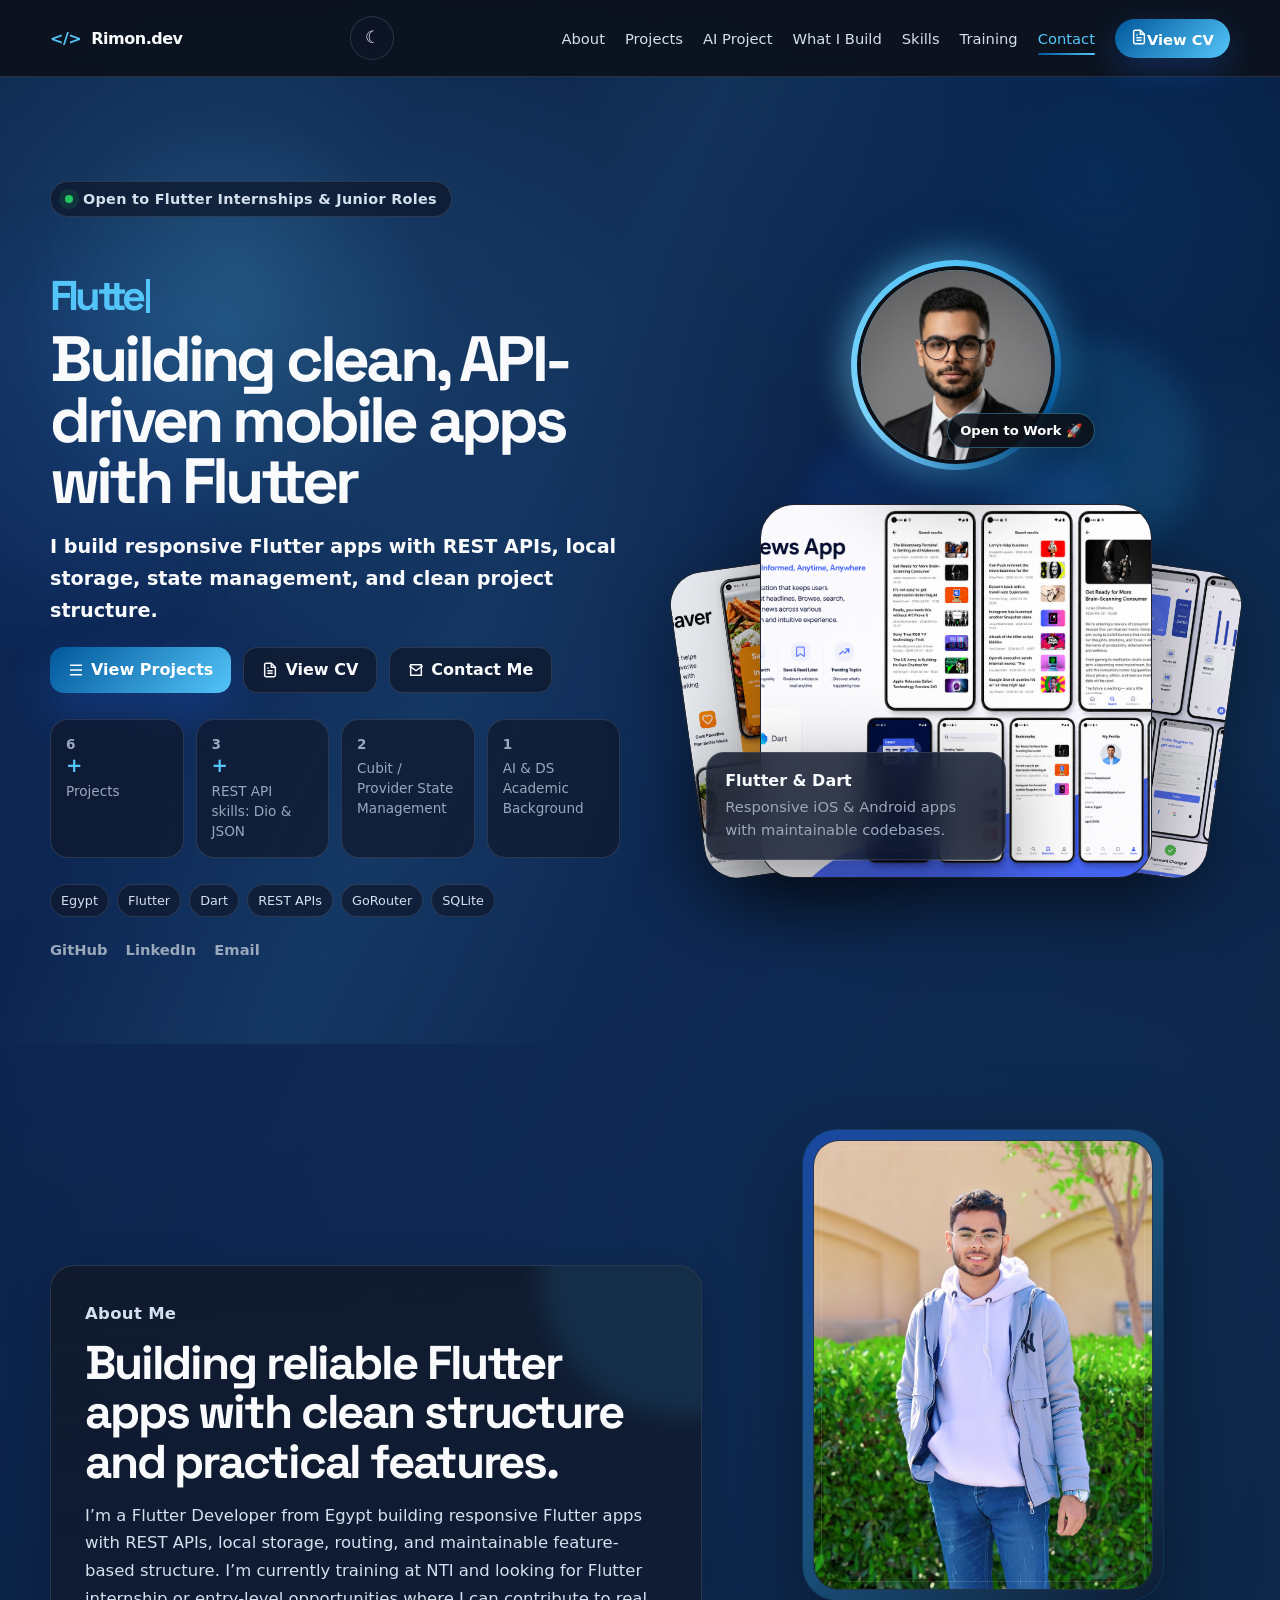
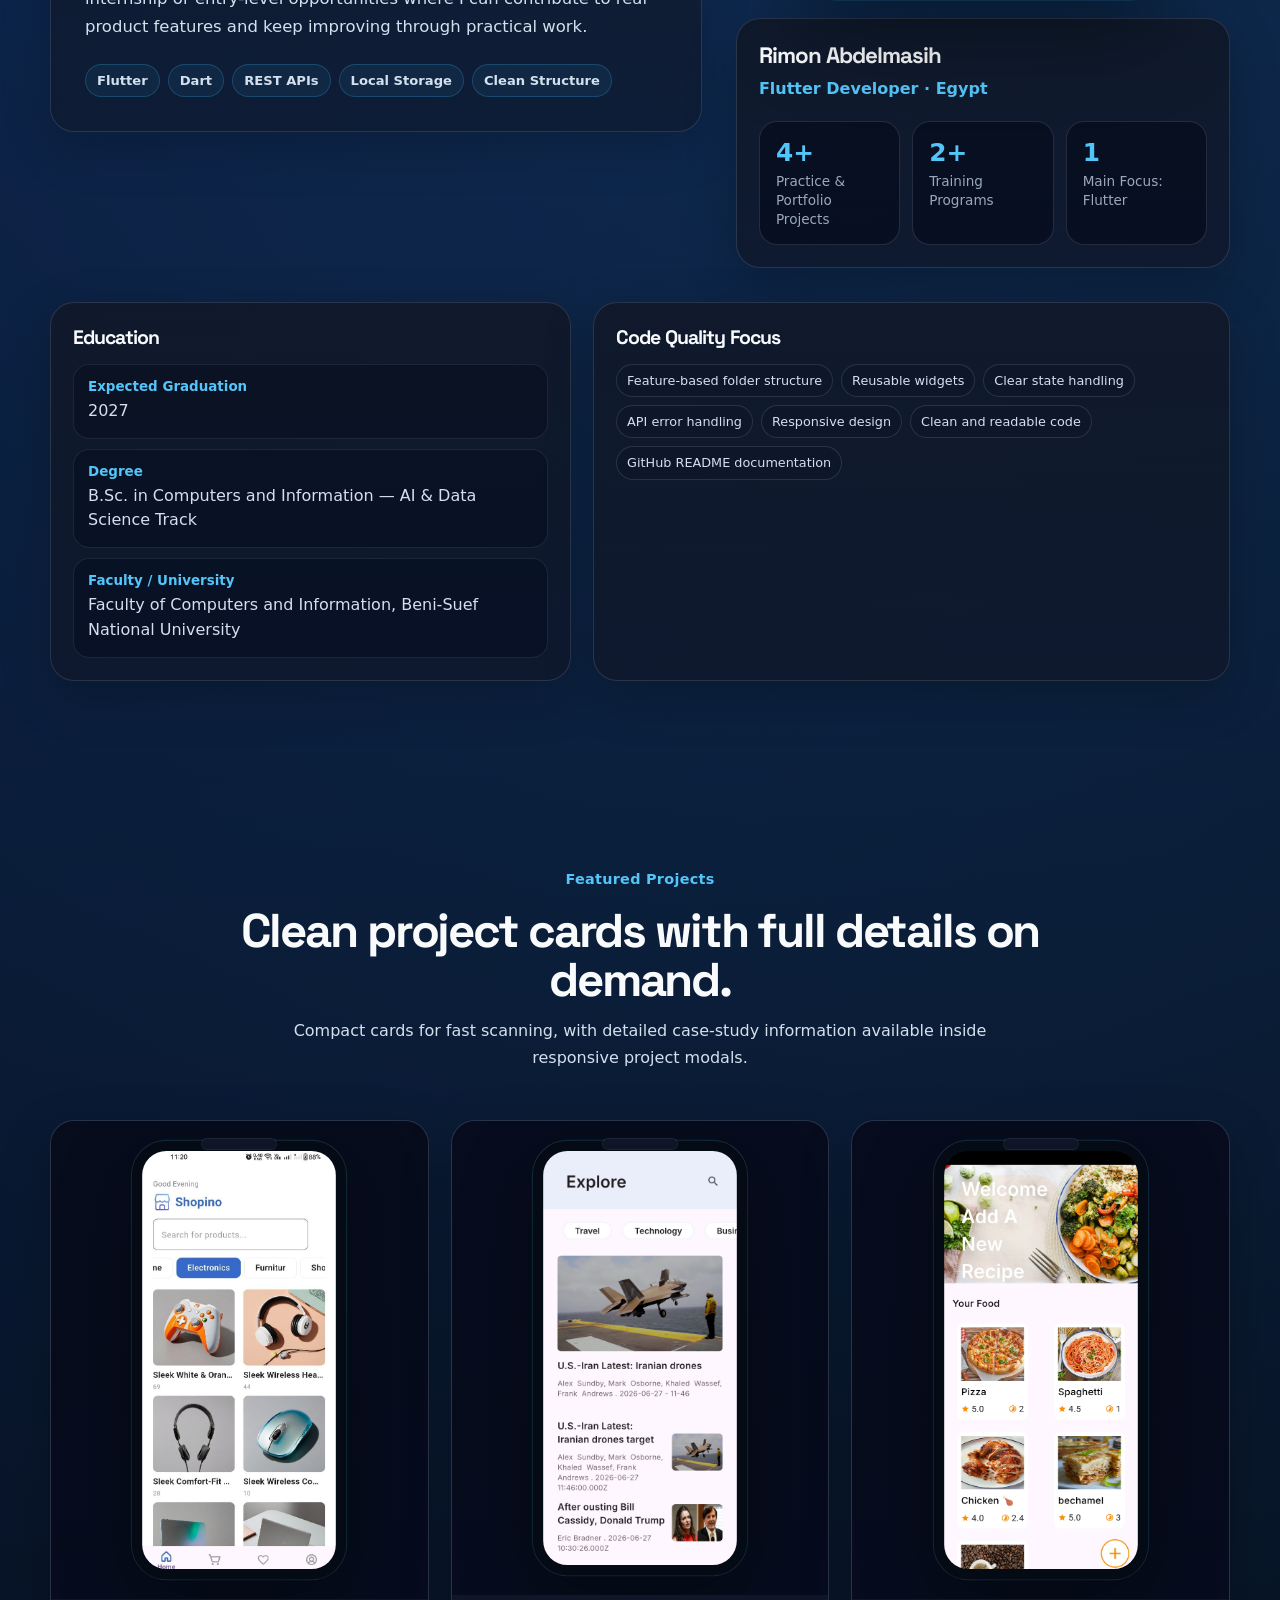
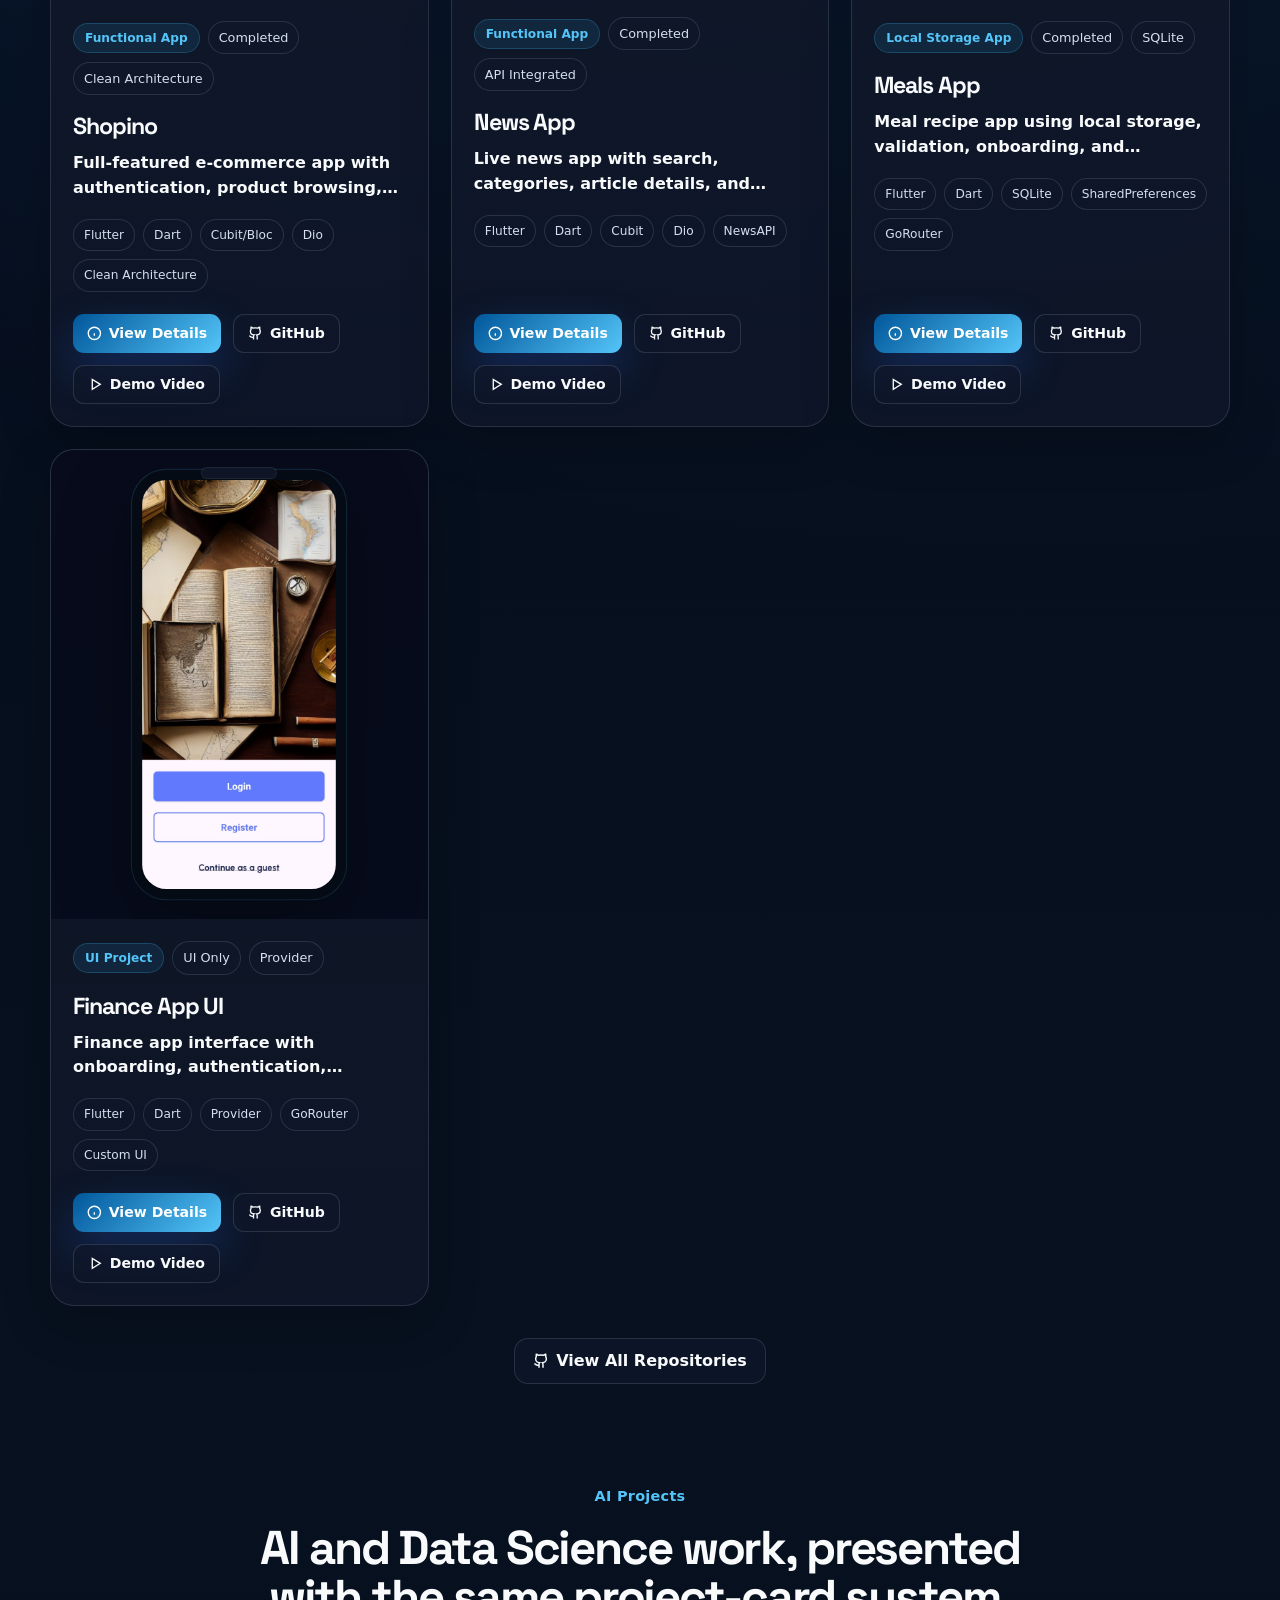
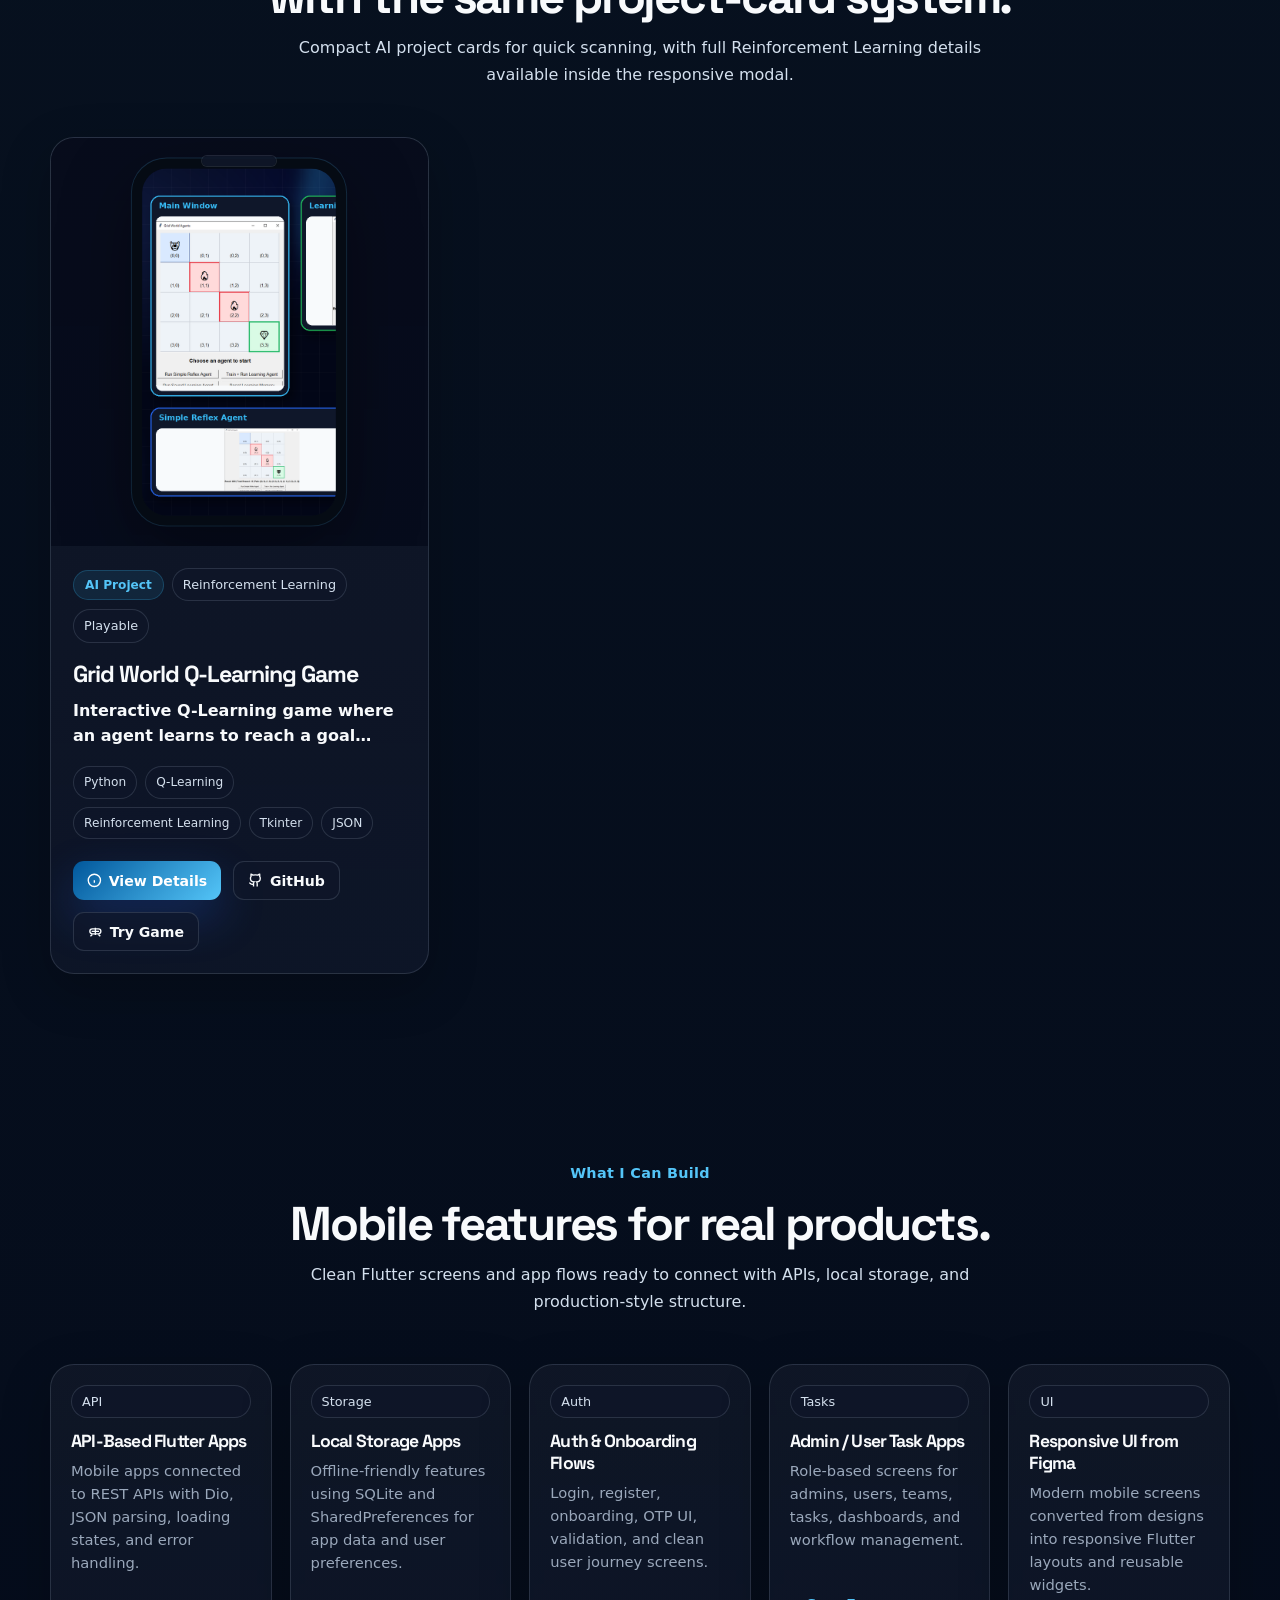
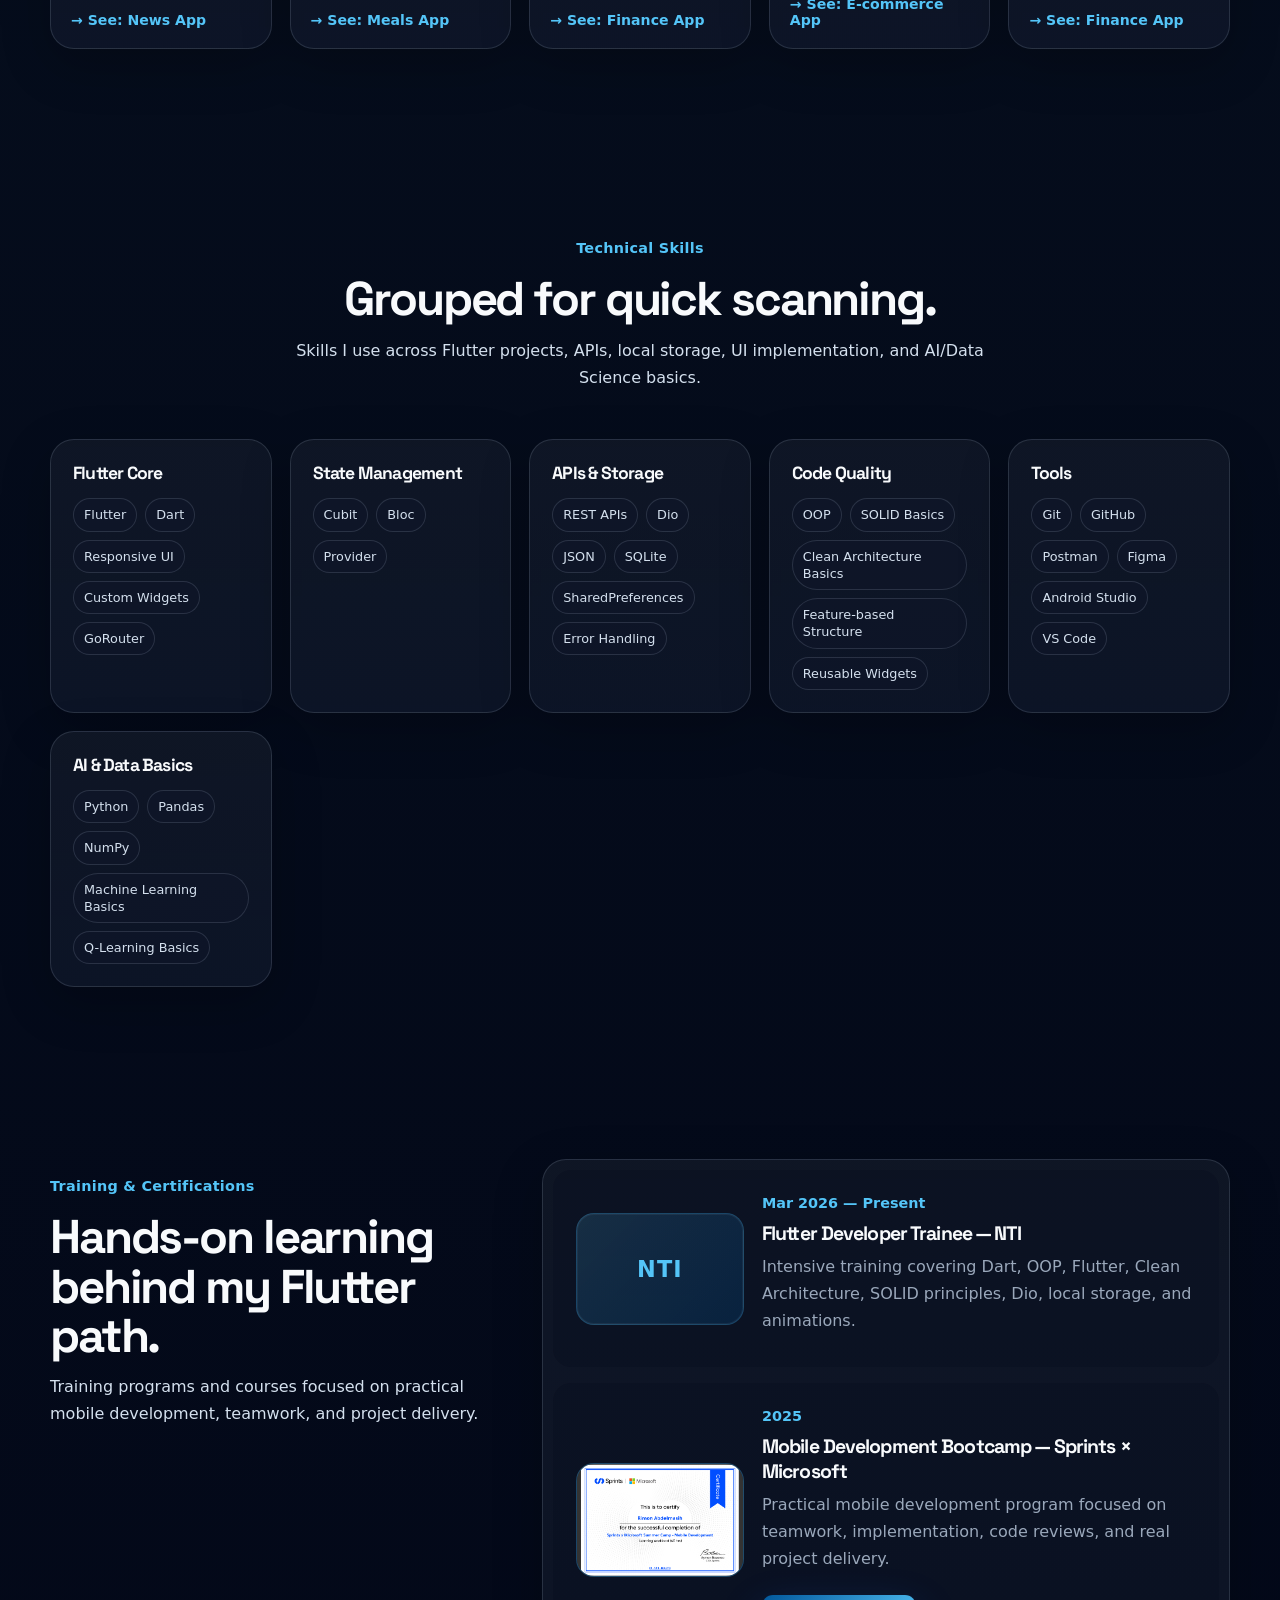
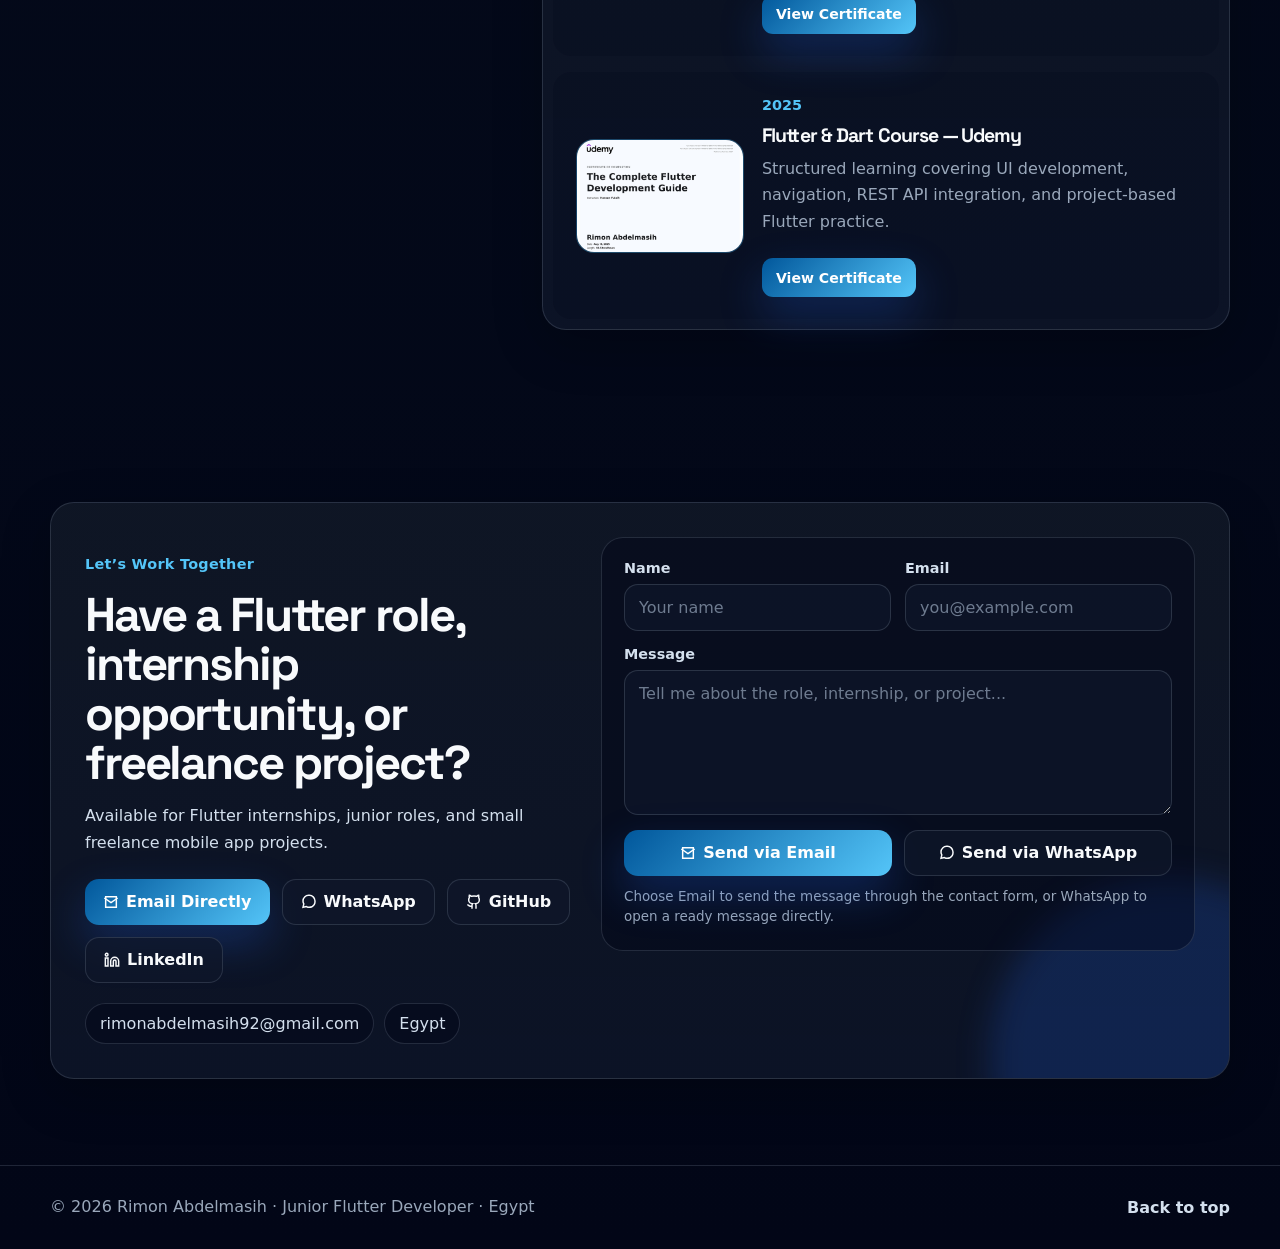
==== commit 0e78649e: "Added shopino project" ====
--- a/index.html
+++ b/index.html
@@ -6,6 +6,30 @@
   <meta name="description" content="Rimon Abdelmasih portfolio — Flutter Developer building clean, API-driven mobile apps with Flutter, Dart, REST APIs, local storage, and modern UI." />
   <meta name="theme-color" content="#0D1117" />
   <link rel="canonical" href="https://rimonnnn.github.io/" />
+
+<link rel="icon" type="image/png" href="assets/favicon.png" />
+<link rel="apple-touch-icon" href="assets/favicon.png" />
+
+<script type="application/ld+json">
+{
+  "@context": "https://schema.org",
+  "@type": "Person",
+  "name": "Rimon Abdelmasih",
+  "jobTitle": "Flutter Developer",
+  "url": "https://rimonnnn.github.io/",
+  "image": "https://rimonnnn.github.io/profile_photo.png",
+  "sameAs": [
+    "https://github.com/rimonnnn",
+    "https://www.linkedin.com/in/rimon-abdelmasih"
+  ],
+  "email": "mailto:rimonabdelmasih92@gmail.com",
+  "address": {
+    "@type": "PostalAddress",
+    "addressCountry": "EG"
+  },
+  "knowsAbout": ["Flutter", "Dart", "REST APIs", "Clean Architecture", "BLoC", "Mobile App Development"]
+}
+</script>
 
   <meta property="og:title" content="Rimon Abdelmasih | Flutter Developer Portfolio">
   <meta property="og:description" content="Flutter Developer portfolio with practical mobile apps, REST API integration, local storage, state management, and AI/Data Science background.">
@@ -132,21 +156,21 @@
           <div class="glow glow-two"></div>
 
           <div class="hero-profile-frame" aria-label="Rimon Abdelmasih profile photo">
-            <img src="./assets/profile_photo.png" onerror="this.onerror=null;this.src='profile_photo.png';" alt="Photo of Rimon Abdelmasih" width="190" height="190" loading="eager" decoding="async" />
+            <img src="./assets/profile_photo.png" onerror="handleImgError(this, 'profile_photo.png')" alt="Photo of Rimon Abdelmasih" width="190" height="190" loading="eager" decoding="async" />
             <span class="open-work-badge">Open to Work 🚀</span>
           </div>
 
           <div class="mockup-stack">
             <article class="phone-card phone-card-small left">
-              <img src="./assets/meals_app.png" onerror="this.onerror=null;this.src='https://rimonnnn.github.io/assets/meals_app.png';" alt="Meals App preview" loading="lazy" decoding="async" />
+              <img src="./assets/meals_app.png" onerror="handleImgError(this, 'https://rimonnnn.github.io/assets/meals_app.png')" alt="Meals App preview" loading="lazy" decoding="async" />
             </article>
 
             <article class="phone-card main-phone">
-              <img src="assets/news_app.png" onerror="this.onerror=null;this.src='https://rimonnnn.github.io/assets/news_app.png';" alt="News App preview" loading="eager" decoding="async" />
+              <img src="assets/news_app.png" onerror="handleImgError(this, 'https://rimonnnn.github.io/assets/news_app.png')" alt="News App preview" loading="eager" decoding="async" />
             </article>
 
             <article class="phone-card phone-card-small right">
-              <img src="./assets/finance_app.png" onerror="this.onerror=null;this.src='https://rimonnnn.github.io/assets/finance_app.png';" alt="Finance App preview" loading="lazy" decoding="async" />
+              <img src="./assets/finance_app.png" onerror="handleImgError(this, 'https://rimonnnn.github.io/assets/finance_app.png')" alt="Finance App preview" loading="lazy" decoding="async" />
             </article>
           </div>
 
@@ -180,7 +204,7 @@
           <div class="profile-frame">
             <img
               src="assets/about_photo.jpg"
-              onerror="this.onerror=null;this.src='profile_photo.png';"
+              onerror="handleImgError(this, 'profile_photo.png')"
               alt="Photo of Rimon Abdelmasih"
               loading="lazy"
               decoding="async"
@@ -256,9 +280,36 @@
         </div>
 
         <div class="project-grid">
-          <article class="project-card reveal" data-project-card="news">
+          <article class="project-card reveal" data-project-card="shopino">
+            <button class="project-image project-image-button" type="button" data-project-open="shopino" aria-label="Open Shopino details">
+              <img src="assets/category.jpg" onerror="handleImgError(this, 'https://rimonnnn.github.io/assets/category.jpg')" alt="Shopino screenshot showing product listing screen" loading="lazy" decoding="async" width="520" height="360" />
+            </button>
+            <div class="project-content">
+              <div class="project-topline badge-row">
+                <span class="project-type">Functional App</span>
+                <span class="project-chip">Completed</span>
+                <span class="project-chip">Clean Architecture</span>
+              </div>
+              <h3>Shopino</h3>
+              <p class="project-short">Full-featured e-commerce app with authentication, product browsing, cart, and favorites.</p>
+              <div class="tech-list compact-tech-list" aria-label="Shopino tech stack">
+                <span>Flutter</span>
+                <span>Dart</span>
+                <span>Cubit/Bloc</span>
+                <span>Dio</span>
+                <span>Clean Architecture</span>
+              </div>
+              <div class="project-actions">
+                <button class="btn btn-small btn-primary" type="button" data-project-open="shopino"><svg class="btn-icon" viewBox="0 0 24 24" fill="none" stroke="currentColor" aria-hidden="true"><circle cx="12" cy="12" r="10"/><path d="M12 16v-4"/><path d="M12 8h.01"/></svg>View Details</button>
+                <a class="btn btn-small btn-secondary" href="https://github.com/rimonnnn/shopino_store" target="_blank" rel="noopener"><svg class="btn-icon" viewBox="0 0 24 24" fill="none" stroke="currentColor" aria-hidden="true"><path d="M15 22v-4a4.8 4.8 0 0 0-1-3.5c3 0 6-2 6-5.5.08-1.25-.27-2.48-1-3.5.28-1.15.28-2.35 0-3.5 0 0-1 0-3 1.5-2.64-.5-5.36-.5-8 0C6 2 5 2 5 2c-.3 1.15-.3 2.35 0 3.5A5.4 5.4 0 0 0 4 9c0 3.5 3 5.5 6 5.5-.39.49-.68 1.05-.85 1.65-.17.6-.22 1.23-.15 1.85v4"/><path d="M9 18c-4.51 2-5-2-7-2"/></svg>GitHub</a>
+                <a class="btn btn-small btn-secondary" href="https://drive.google.com/file/d/1hLKaIuwPIpzSWSK5bf1QOYVSc8mJMEfF/view?usp=drivesdk" target="_blank" rel="noopener"><svg class="btn-icon" viewBox="0 0 24 24" fill="none" stroke="currentColor" aria-hidden="true"><path d="M7 4v16l13-8z"/></svg>Demo Video</a>
+              </div>
+            </div>
+          </article>
+
+          <article class="project-card reveal delay-1" data-project-card="news">
             <button class="project-image project-image-button" type="button" data-project-open="news" aria-label="Open News App details">
-              <img src="assets/project_news_app_photo.jpg" onerror="this.onerror=null;this.src='https://rimonnnn.github.io/assets/news_app.jpg';" alt="News App screenshot showing live article feed" loading="lazy" decoding="async" width="520" height="360" />
+              <img src="assets/project_news_app_photo.jpg" onerror="handleImgError(this, 'https://rimonnnn.github.io/assets/news_app.jpg')" alt="News App screenshot showing live article feed" loading="lazy" decoding="async" width="520" height="360" />
             </button>
 
             <div class="project-content">
@@ -287,9 +338,9 @@
             </div>
           </article>
 
-          <article class="project-card reveal delay-1" data-project-card="meals">
+          <article class="project-card reveal delay-2" data-project-card="meals">
             <button class="project-image project-image-button" type="button" data-project-open="meals" aria-label="Open Meals App details">
-              <img src="assets/project_meals_app_photo.jpg" onerror="this.onerror=null;this.src='https://rimonnnn.github.io/assets/project_meals_app_photo.jpg';" alt="Meals App screenshot showing meal recipe list" loading="lazy" decoding="async" width="520" height="360" />
+              <img src="assets/project_meals_app_photo.jpg" onerror="handleImgError(this, 'https://rimonnnn.github.io/assets/project_meals_app_photo.jpg')" alt="Meals App screenshot showing meal recipe list" loading="lazy" decoding="async" width="520" height="360" />
             </button>
 
             <div class="project-content">
@@ -318,47 +369,9 @@
             </div>
           </article>
 
-          <article class="project-card is-coming-soon reveal delay-2" data-project-card="ecommerce" aria-label="E-commerce App project in progress">
-            <button class="project-placeholder project-image-button" type="button" data-project-open="ecommerce" aria-label="Open E-commerce App details">
-              <div>
-                <strong>E-commerce App</strong>
-                <span>In Progress — ~60% Complete</span>
-              </div>
-            </button>
-
-            <div class="project-content">
-              <div class="project-topline badge-row">
-                <span class="project-type">In Progress</span>
-                <span class="project-chip">E-commerce</span>
-                <span class="project-chip">Clean Architecture</span>
-              </div>
-
-              <h3>E-commerce App</h3>
-              <p class="project-short">Production-style shopping app focused on auth, products, cart, favorites, APIs, and local token storage.</p>
-
-              <div class="tech-list compact-tech-list" aria-label="E-commerce App planned tech stack">
-                <span>Flutter</span>
-                <span>Dart</span>
-                <span>Cubit/Bloc</span>
-                <span>Dio</span>
-                <span>Clean Architecture</span>
-              </div>
-
-              <div class="progress-wrap" aria-label="E-commerce App completion progress">
-                <div class="progress-meta"><span>In Progress — ~60% Complete</span><strong>60%</strong></div>
-                <div class="progress-track"><span style="width:60%"></span></div>
-              </div>
-
-              <div class="project-actions">
-                <button class="btn btn-small btn-primary" type="button" data-project-open="ecommerce"><svg class="btn-icon" viewBox="0 0 24 24" fill="none" stroke="currentColor" aria-hidden="true"><circle cx="12" cy="12" r="10"/><path d="M12 16v-4"/><path d="M12 8h.01"/></svg>View Details</button>
-                <span class="btn btn-small btn-disabled" aria-disabled="true"><svg class="btn-icon" viewBox="0 0 24 24" fill="none" stroke="currentColor" aria-hidden="true"><path d="M12 6v6l4 2"/><circle cx="12" cy="12" r="10"/></svg>In Progress — ~60% Complete</span>
-              </div>
-            </div>
-          </article>
-
           <article class="project-card reveal delay-3" data-project-card="finance">
             <button class="project-image project-image-button" type="button" data-project-open="finance" aria-label="Open Finance App UI details">
-              <img src="assets/project_finance_app_photo.jpg" onerror="this.onerror=null;this.src='https://rimonnnn.github.io/assets/finance_app.png';" alt="Finance App UI screenshot showing dashboard and statistics screens" loading="lazy" decoding="async" width="520" height="360" />
+              <img src="assets/project_finance_app_photo.jpg" onerror="handleImgError(this, 'https://rimonnnn.github.io/assets/finance_app.png')" alt="Finance App UI screenshot showing dashboard and statistics screens" loading="lazy" decoding="async" width="520" height="360" />
             </button>
 
             <div class="project-content">
@@ -427,7 +440,7 @@
         <div class="project-grid">
           <article class="project-card reveal" data-project-card="gridworld">
             <button class="project-image project-image-button" type="button" data-project-open="gridworld" aria-label="Open Grid World Q-Learning Game details">
-              <img src="./assets/grid_world_game.png" onerror="this.onerror=null;this.src='assets/grid_world_game.png';" alt="Grid World Q-Learning Game cover showing agent, fire cells, and goal" loading="lazy" decoding="async" width="520" height="360" />
+              <img src="./assets/grid_world_game.png" onerror="handleImgError(this, 'assets/grid_world_game.png')" alt="Grid World Q-Learning Game cover showing agent, fire cells, and goal" loading="lazy" decoding="async" width="520" height="360" />
             </button>
 
             <div class="project-content">
@@ -655,6 +668,7 @@
 
           <form class="contact-form" id="contactForm" action="https://formspree.io/f/mbdwnzdo" method="POST">
             <input type="hidden" name="_subject" value="New portfolio message from Rimon.dev">
+            <input type="text" name="_gotcha" tabindex="-1" autocomplete="off" style="position:absolute;left:-9999px;width:1px;height:1px;opacity:0;" aria-hidden="true">
 
             <div class="form-row">
               <div class="form-field">
--- a/style.css
+++ b/style.css
@@ -461,6 +461,22 @@
 .project-modal__close:hover { transform: translateY(-2px); border-color: rgba(56,189,248,.48); background: rgba(15,23,42,.95); }
 .project-modal__media { min-height: 360px; background: rgba(2,6,23,.55); border-bottom: 1px solid var(--border); overflow: hidden; }
 .project-modal__media img { width: 100%; height: 100%; max-height: 460px; object-fit: cover; }
+
+/* Multi-image gallery inside the project modal */
+.project-modal__gallery { position: relative; }
+.project-modal__gallery-main { position: relative; min-height: 360px; max-height: 460px; overflow: hidden; background: rgba(2,6,23,.55); }
+.project-modal__gallery-main img { width: 100%; height: 100%; max-height: 460px; object-fit: cover; display: block; }
+.project-modal__gallery-nav { position: absolute; top: 50%; transform: translateY(-50%); width: 40px; height: 40px; display: grid; place-items: center; border-radius: 50%; border: 1px solid rgba(148,163,184,.3); background: rgba(2,6,23,.6); color: #fff; cursor: pointer; backdrop-filter: blur(6px); transition: background .18s ease, transform .18s ease; }
+.project-modal__gallery-nav:hover { background: rgba(15,23,42,.85); transform: translateY(-50%) scale(1.06); }
+.project-modal__gallery-nav--prev { left: 14px; }
+.project-modal__gallery-nav--next { right: 14px; }
+.project-modal__gallery-dots { display: flex; justify-content: center; gap: 8px; padding: 12px 0; background: rgba(2,6,23,.55); }
+.project-modal__gallery-dot { width: 8px; height: 8px; border-radius: 50%; border: none; background: rgba(148,163,184,.35); cursor: pointer; padding: 0; transition: background .18s ease, transform .18s ease; }
+.project-modal__gallery-dot.is-active { background: var(--accent, #38bdf8); transform: scale(1.25); }
+@media (max-width: 640px) {
+  .project-modal__gallery-main { min-height: 245px; max-height: 320px; }
+  .project-modal__gallery-nav { width: 34px; height: 34px; }
+}
 .project-modal__placeholder { min-height: 360px; display: grid; place-items: center; padding: 36px; text-align: center; background: radial-gradient(circle at 50% 35%, rgba(56,189,248,.2), transparent 45%), linear-gradient(135deg, rgba(37,99,235,.18), rgba(15,23,42,.78)); }
 .project-modal__placeholder strong { display: block; color: var(--cyan); font-family: 'Space Grotesk', 'Inter', sans-serif; font-size: clamp(2rem, 6vw, 4rem); letter-spacing: -.05em; margin-bottom: 10px; }
 .project-modal__placeholder span { color: var(--muted-2); font-weight: 800; }
@@ -570,7 +586,13 @@
 @keyframes meshMove { from { transform: translate3d(-2%, -1%, 0) rotate(0deg); } to { transform: translate3d(2%, 2%, 0) rotate(4deg); } }
 .hero > .container { position: relative; }
 
-h1 .typewriter-role { display: inline-block; color: var(--primary); min-height: 1.05em; }
+h1 .typewriter-role {
+  display: inline-block;
+  color: var(--primary);
+  min-height: 1.05em;
+  white-space: nowrap;
+  font-size: clamp(1.6rem, 3.6vw, 2.6rem);
+}
 h1 .typewriter-role::after { content: ''; display: inline-block; width: .08em; height: .82em; margin-left: .1em; background: currentColor; vertical-align: -.08em; animation: caretBlink .9s steps(1) infinite; }
 @keyframes caretBlink { 50% { opacity: 0; } }
 .hero-title-line { color: var(--text); font-size: clamp(2rem, 5vw, 4.4rem); margin-top: 8px; }
@@ -644,4 +666,59 @@
   .hero-actions .btn, .project-actions .btn, .contact-actions .btn { width: 100%; }
   .social-row { flex-wrap: wrap; }
   .project-content, .about-card, .contact-card, .ai-project-content, .project-modal__body { padding: 18px; }
-}+}
+
+/* =========================================================
+   PROJECT MODAL GALLERY UPGRADE
+   Skeleton loading, thumbnails strip, image counter, lightbox
+========================================================= */
+.project-modal__gallery-main { position: relative; overflow: hidden; cursor: zoom-in; }
+.project-modal__gallery-main img { transition: opacity .25s ease; opacity: 0; }
+.project-modal__gallery-main img.is-loaded { opacity: 1; }
+.project-modal__gallery-skeleton {
+  position: absolute; inset: 0;
+  background: linear-gradient(90deg, rgba(255,255,255,.06) 25%, rgba(255,255,255,.14) 37%, rgba(255,255,255,.06) 63%);
+  background-size: 400% 100%;
+  animation: shimmer 1.4s ease infinite;
+  opacity: 0; pointer-events: none; transition: opacity .2s ease;
+}
+.project-modal__gallery-skeleton.is-visible { opacity: 1; }
+@keyframes shimmer { 0% { background-position: 100% 0; } 100% { background-position: 0 0; } }
+
+.project-modal__gallery-count {
+  position: absolute; bottom: 10px; right: 10px;
+  background: rgba(0,0,0,.55); color: #fff; font-size: .75rem;
+  padding: 3px 9px; border-radius: 999px;
+}
+
+/* Thumbnails strip */
+.project-modal__gallery-thumbs { display: flex; gap: 8px; margin-top: 10px; overflow-x: auto; padding: 0 12px 12px; }
+.project-modal__gallery-thumb {
+  flex: 0 0 auto; width: 56px; height: 56px; border-radius: 8px; overflow: hidden;
+  border: 2px solid transparent; padding: 0; cursor: pointer; opacity: .6; transition: all .2s ease;
+}
+.project-modal__gallery-thumb img { width: 100%; height: 100%; object-fit: cover; display: block; }
+.project-modal__gallery-thumb.is-active,
+.project-modal__gallery-thumb:hover { opacity: 1; border-color: var(--accent, #4f8cff); }
+
+/* Lightbox */
+.project-lightbox {
+  position: fixed; inset: 0; z-index: 999; display: none;
+  align-items: center; justify-content: center;
+}
+.project-lightbox.is-open { display: flex; }
+.project-lightbox__backdrop { position: absolute; inset: 0; background: rgba(0,0,0,.9); }
+.project-lightbox__img { position: relative; max-width: 92vw; max-height: 88vh; object-fit: contain; border-radius: 6px; }
+.project-lightbox__close {
+  position: absolute; top: 18px; right: 18px; z-index: 2;
+  background: rgba(255,255,255,.1); color: #fff; border: none; width: 40px; height: 40px;
+  border-radius: 50%; font-size: 22px; cursor: pointer;
+}
+.project-lightbox__nav {
+  position: absolute; top: 50%; transform: translateY(-50%); z-index: 2;
+  background: rgba(255,255,255,.1); color: #fff; border: none; width: 44px; height: 44px;
+  border-radius: 50%; font-size: 24px; cursor: pointer;
+}
+.project-lightbox__nav--prev { left: 18px; }
+.project-lightbox__nav--next { right: 18px; }
+body.lightbox-open { overflow: hidden; }
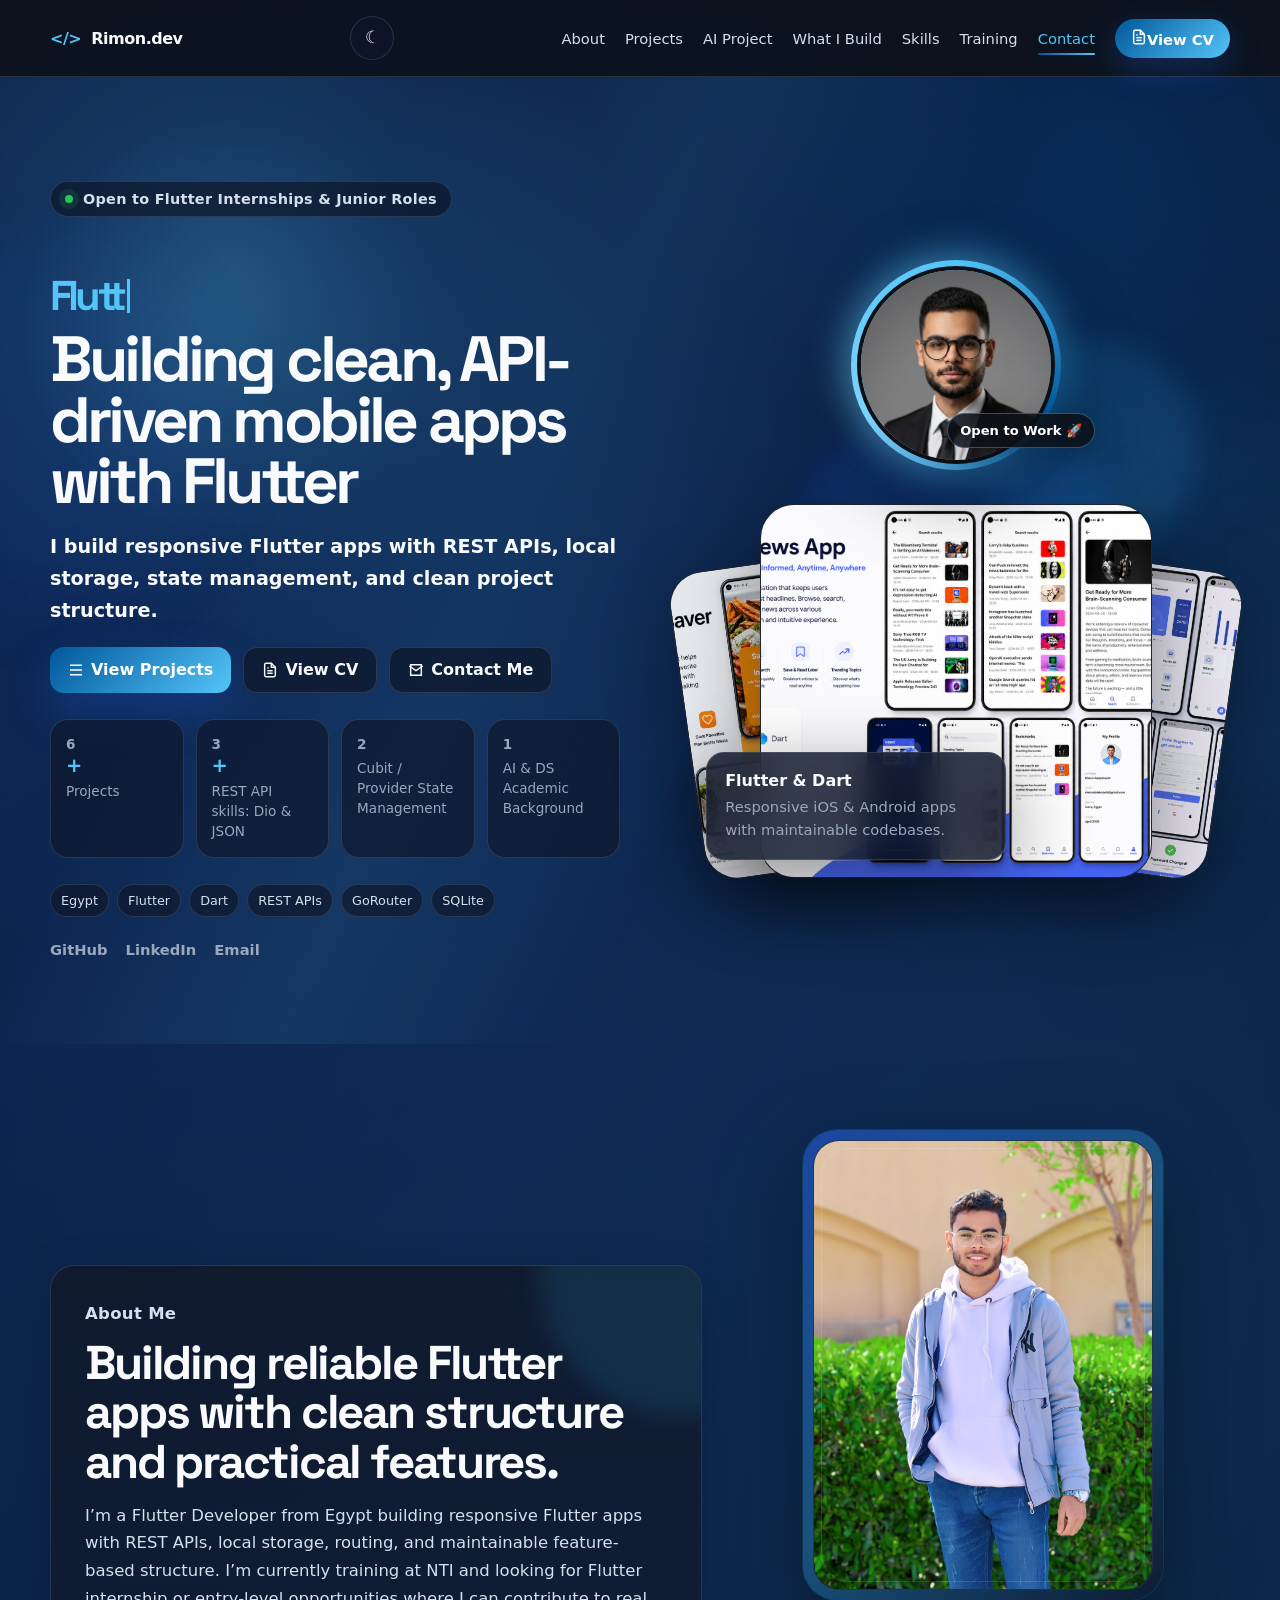
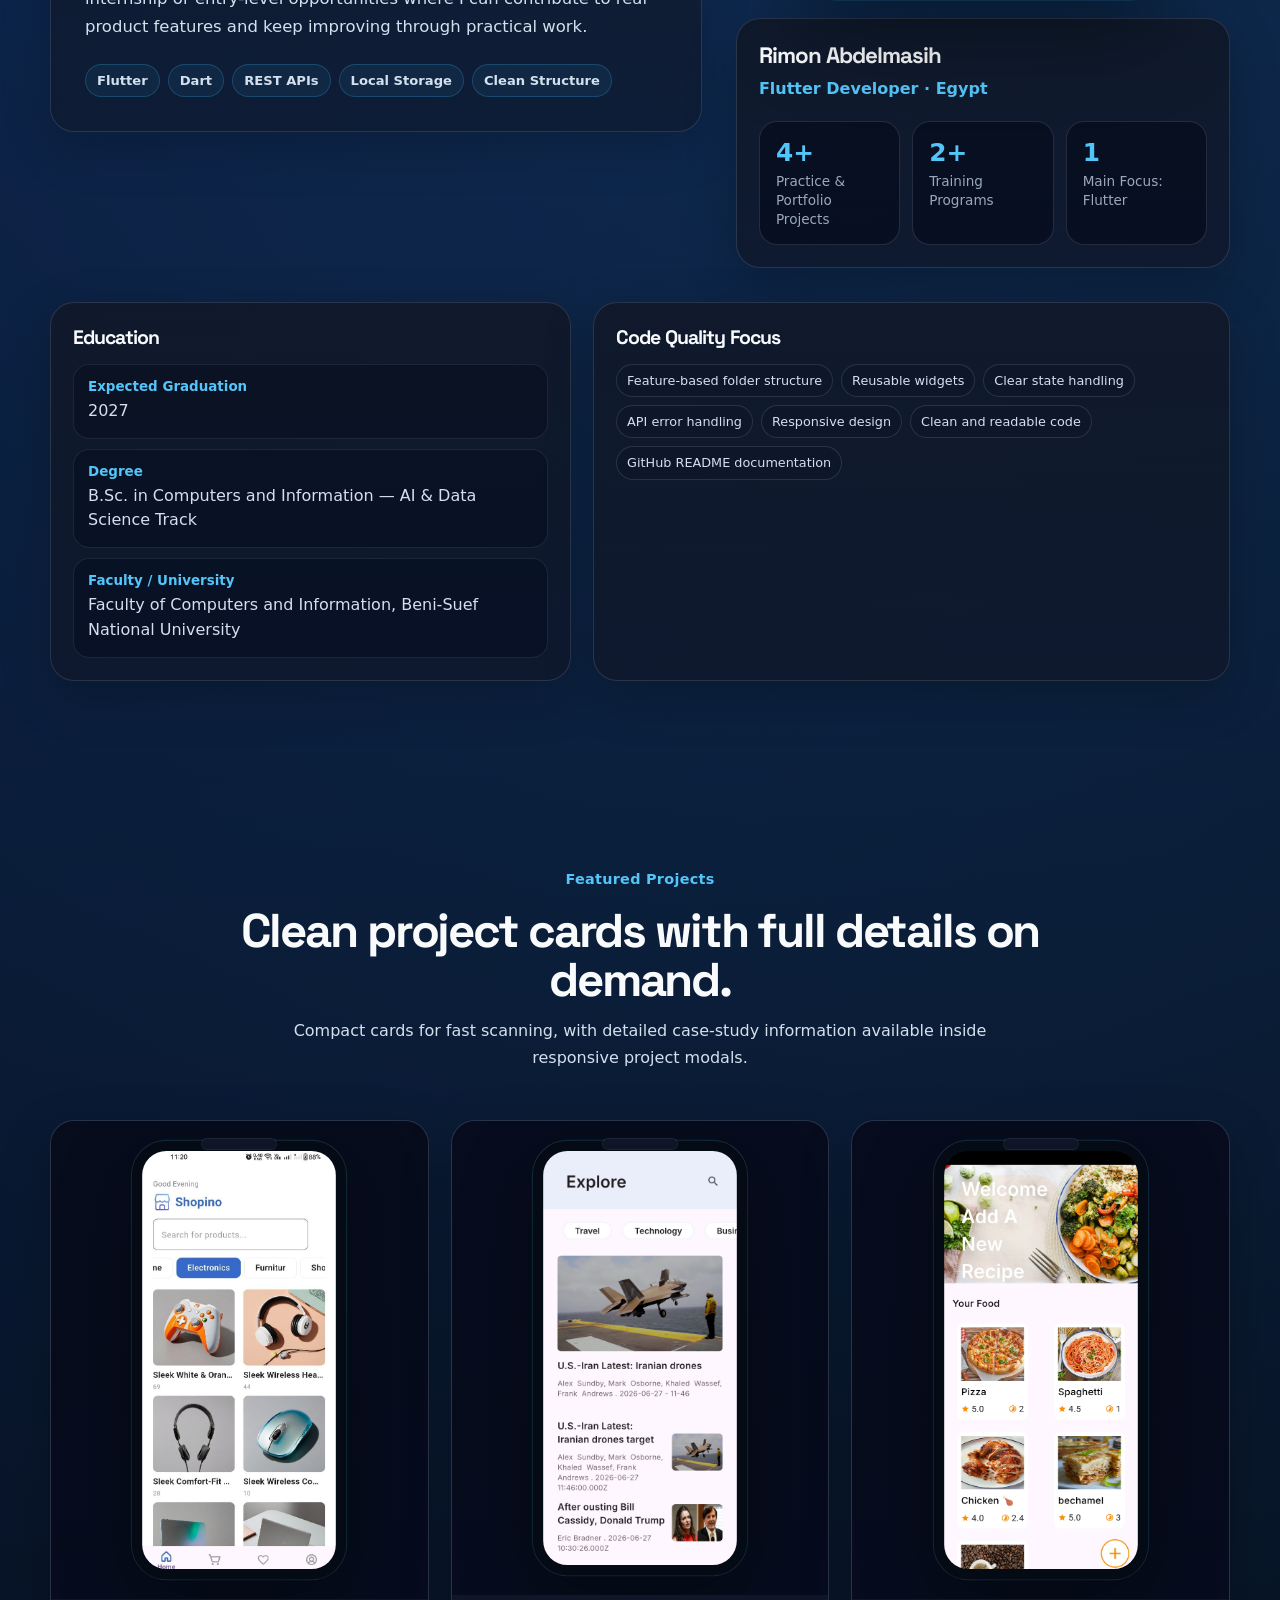
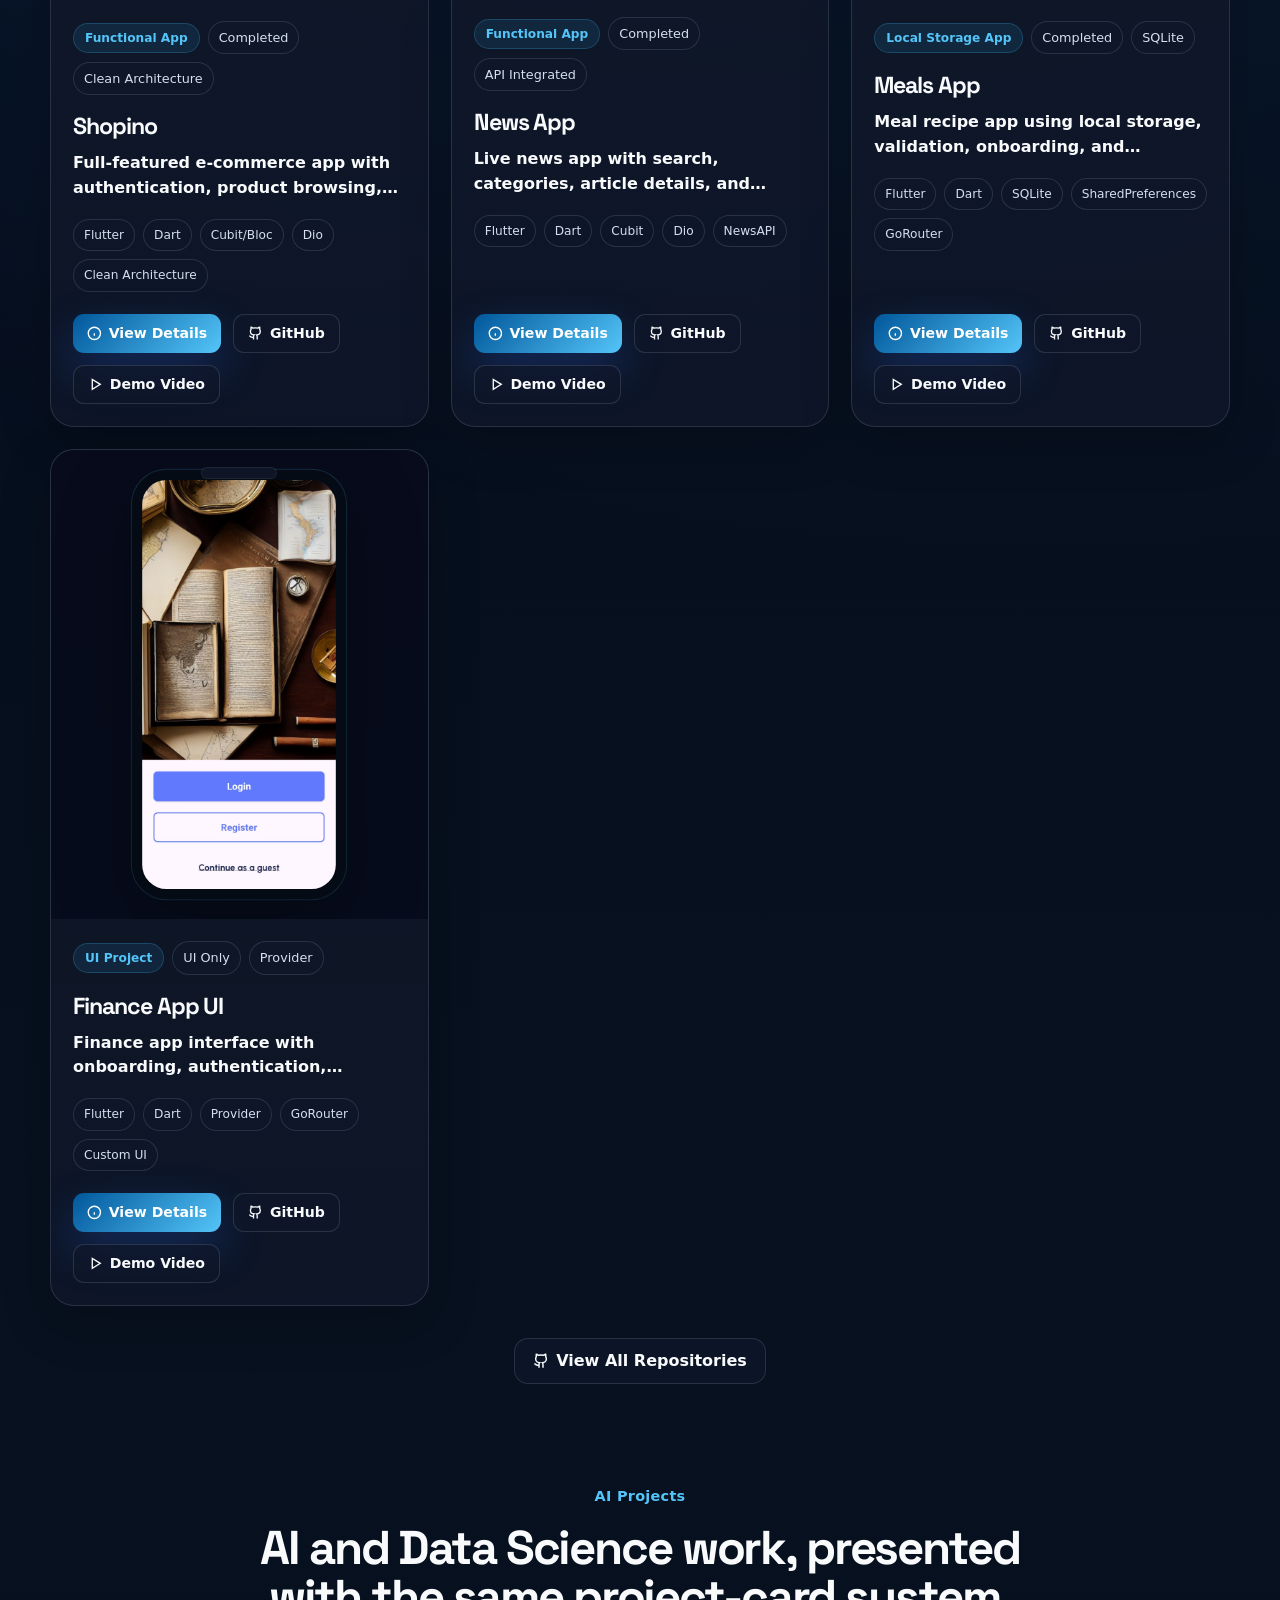
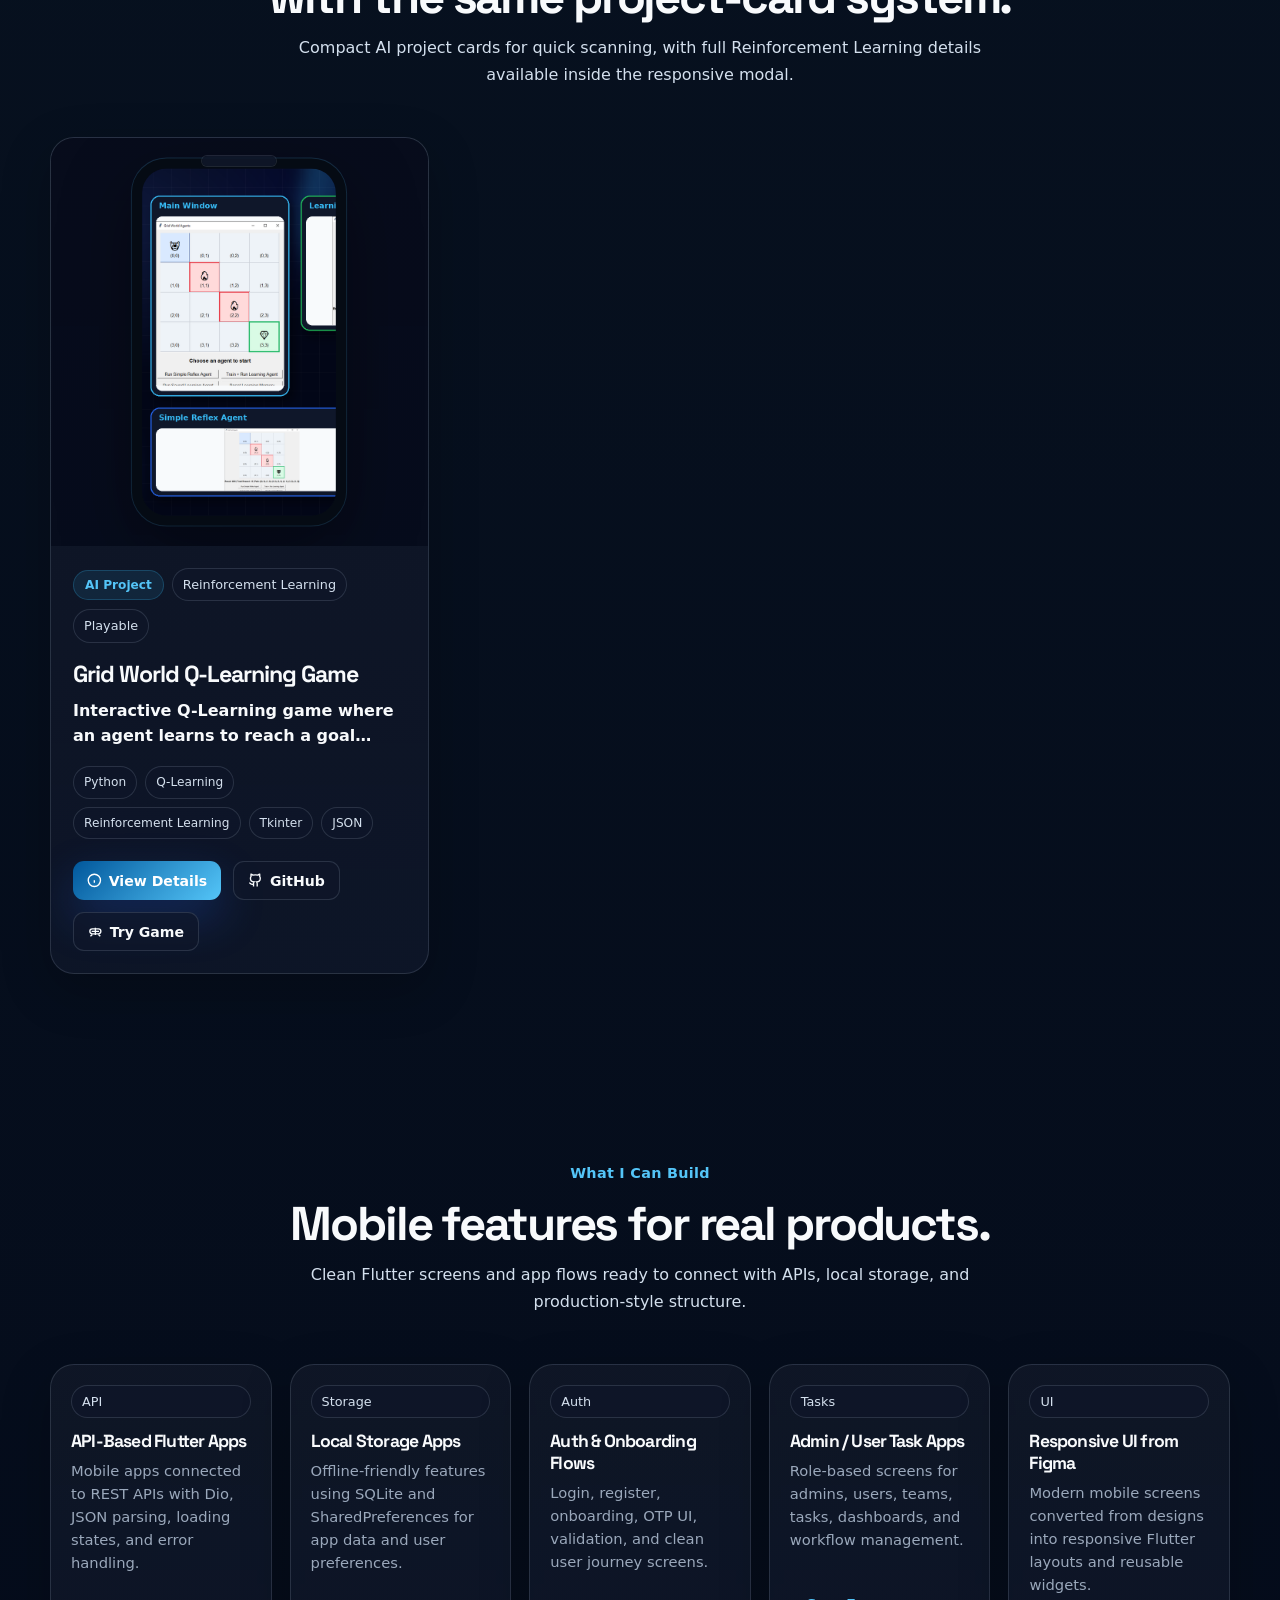
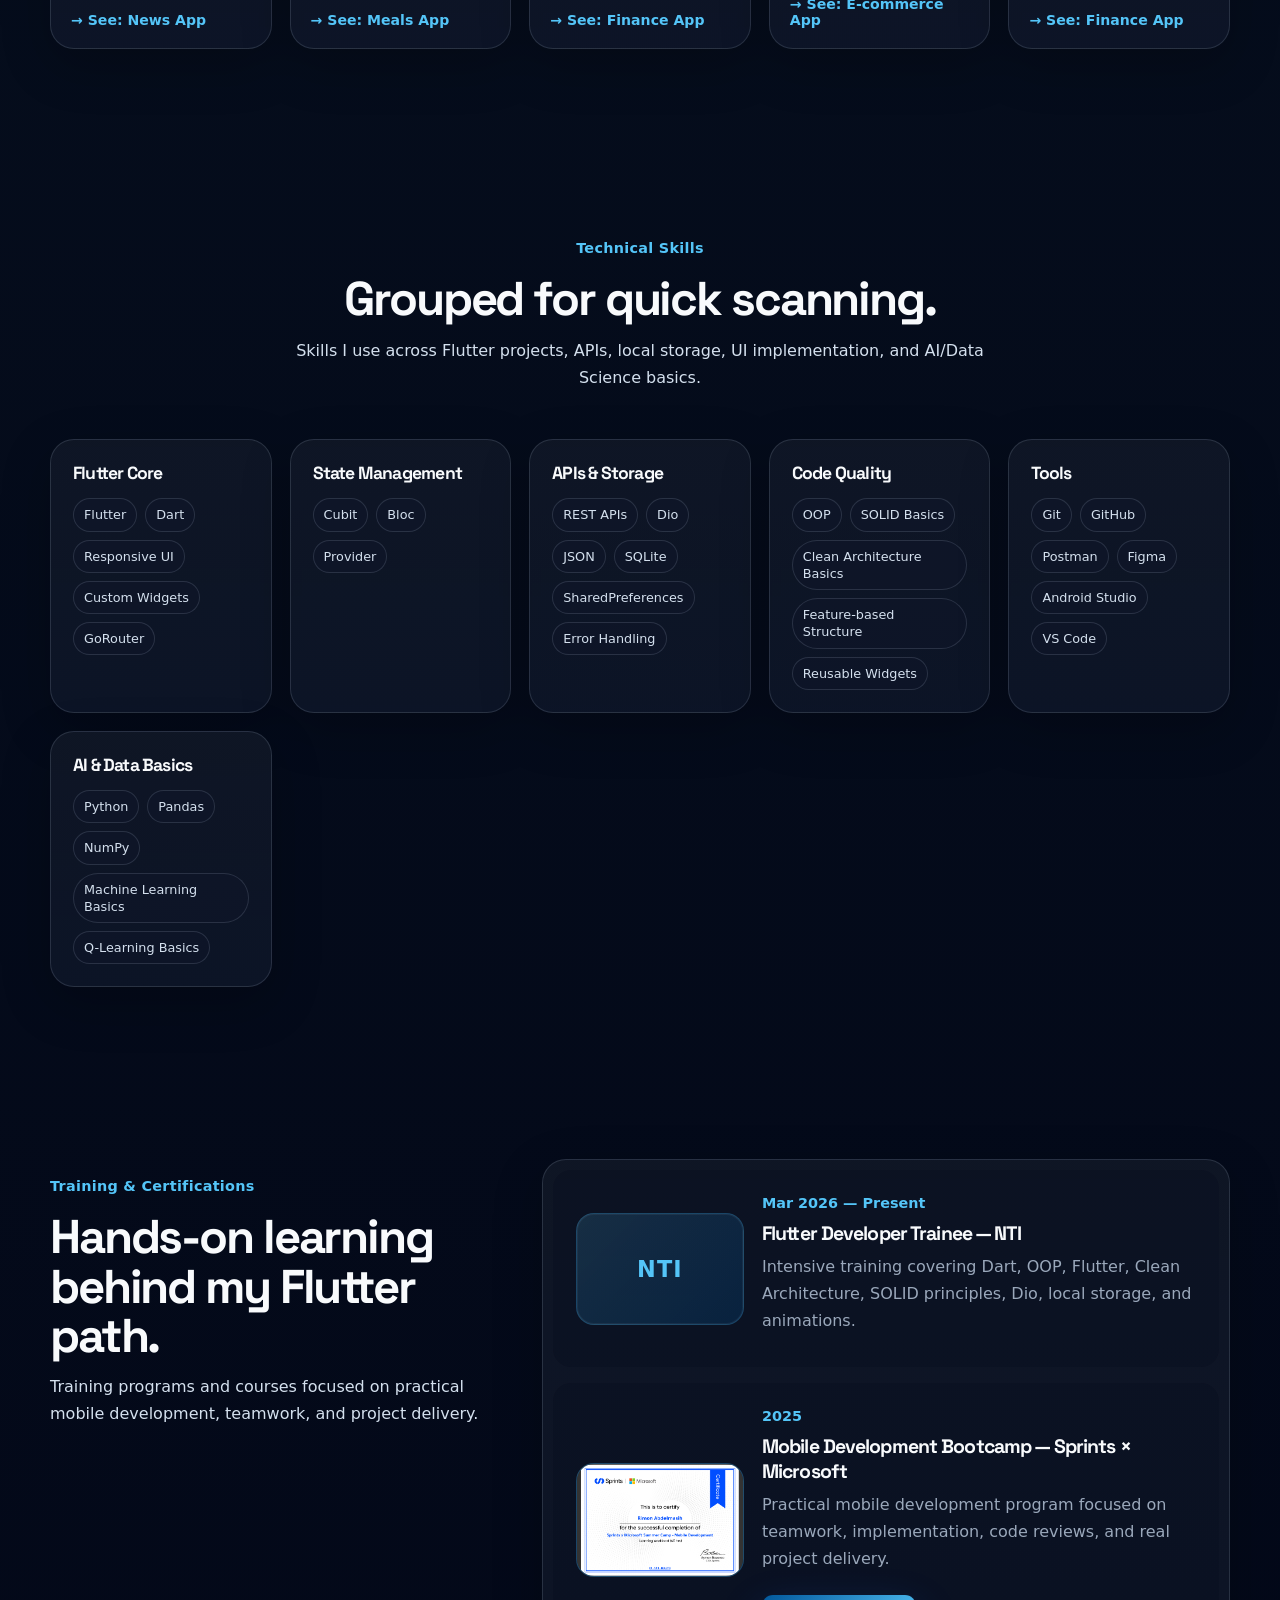
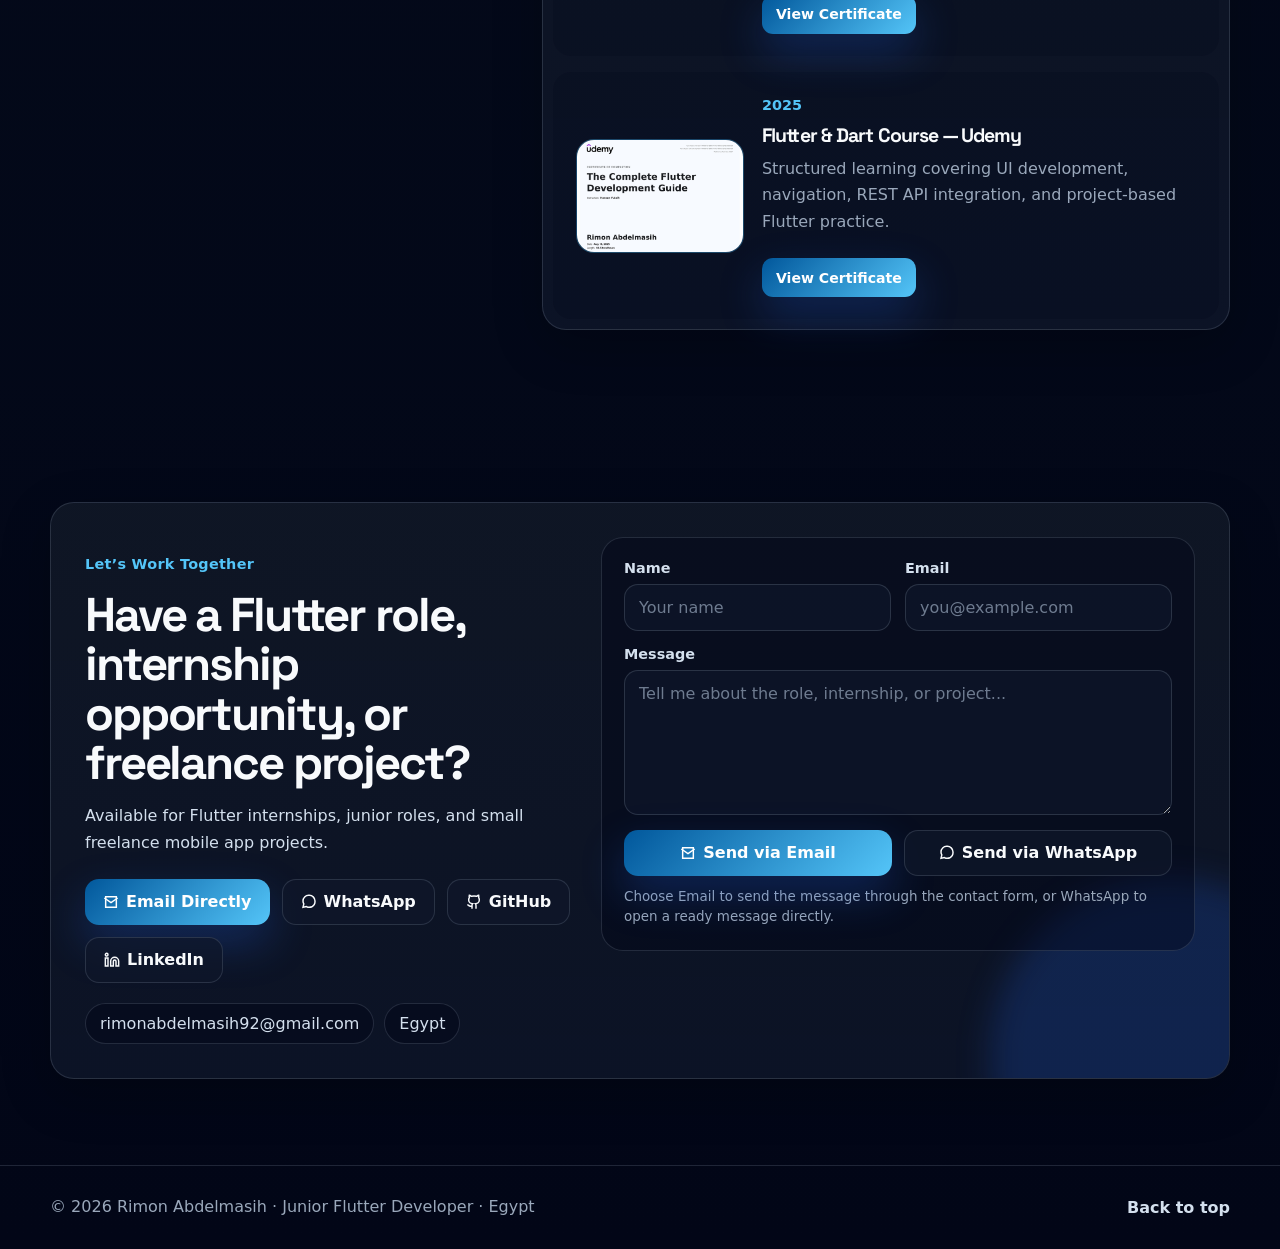
==== commit 9743e27d: "improve projects secion" ====
--- a/index.html
+++ b/index.html
@@ -90,7 +90,7 @@
         <a href="#skills">Skills</a>
         <a href="#training">Training</a>
         <a href="#contact">Contact</a>
-        <a class="nav-cv" href="https://rimonnnn.github.io/Rimon_Abdelmasih_CV_ATS_Reordered.pdf" target="_blank" rel="noopener"><svg class="btn-icon" viewBox="0 0 24 24" fill="none" stroke="currentColor" aria-hidden="true"><path d="M14 2H6a2 2 0 0 0-2 2v16a2 2 0 0 0 2 2h12a2 2 0 0 0 2-2V8z"/><path d="M14 2v6h6"/><path d="M16 13H8"/><path d="M16 17H8"/><path d="M10 9H8"/></svg>View CV</a>
+        <a class="nav-cv" href="https://rimonnnn.github.io/Rimon_Abdelmasih_CV_ATS_Updated.pdf" target="_blank" rel="noopener"><svg class="btn-icon" viewBox="0 0 24 24" fill="none" stroke="currentColor" aria-hidden="true"><path d="M14 2H6a2 2 0 0 0-2 2v16a2 2 0 0 0 2 2h12a2 2 0 0 0 2-2V8z"/><path d="M14 2v6h6"/><path d="M16 13H8"/><path d="M16 17H8"/><path d="M10 9H8"/></svg>View CV</a>
       </div>
     </nav>
   </header>
@@ -112,7 +112,7 @@
 
           <div class="hero-actions">
             <a class="btn btn-primary" href="#projects"><svg class="btn-icon" viewBox="0 0 24 24" fill="none" stroke="currentColor" aria-hidden="true"><path d="M3 5h18"/><path d="M3 12h18"/><path d="M3 19h18"/></svg>View Projects</a>
-            <a class="btn btn-secondary" href="https://rimonnnn.github.io/Rimon_Abdelmasih_CV_ATS_Reordered.pdf" target="_blank" rel="noopener"><svg class="btn-icon" viewBox="0 0 24 24" fill="none" stroke="currentColor" aria-hidden="true"><path d="M14 2H6a2 2 0 0 0-2 2v16a2 2 0 0 0 2 2h12a2 2 0 0 0 2-2V8z"/><path d="M14 2v6h6"/><path d="M16 13H8"/><path d="M16 17H8"/><path d="M10 9H8"/></svg>View CV</a>
+            <a class="btn btn-secondary" href="https://rimonnnn.github.io/Rimon_Abdelmasih_CV_ATS_Updated.pdf" target="_blank" rel="noopener"><svg class="btn-icon" viewBox="0 0 24 24" fill="none" stroke="currentColor" aria-hidden="true"><path d="M14 2H6a2 2 0 0 0-2 2v16a2 2 0 0 0 2 2h12a2 2 0 0 0 2-2V8z"/><path d="M14 2v6h6"/><path d="M16 13H8"/><path d="M16 17H8"/><path d="M10 9H8"/></svg>View CV</a>
             <a class="btn btn-secondary" href="#contact"><svg class="btn-icon" viewBox="0 0 24 24" fill="none" stroke="currentColor" aria-hidden="true"><path d="M4 4h16v16H4z"/><path d="m22 6-10 7L2 6"/></svg>Contact Me</a>
           </div>
 
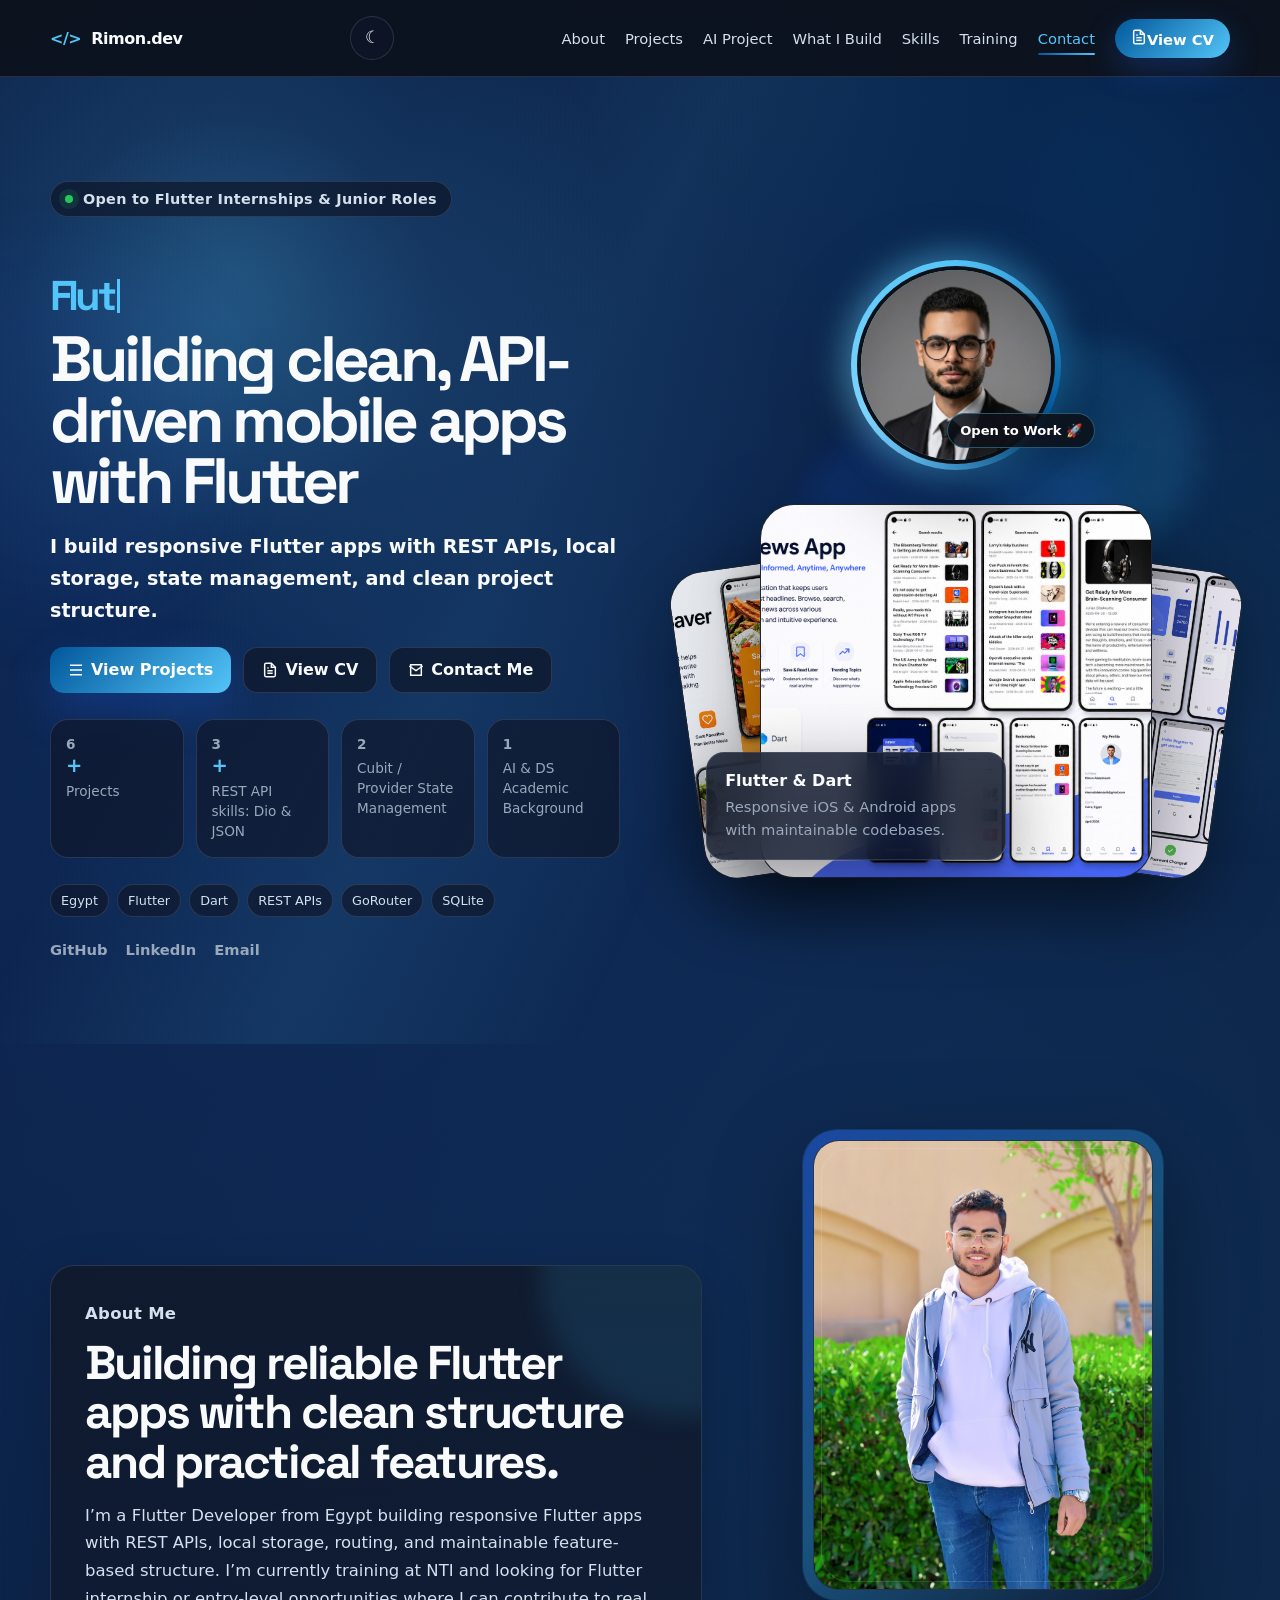
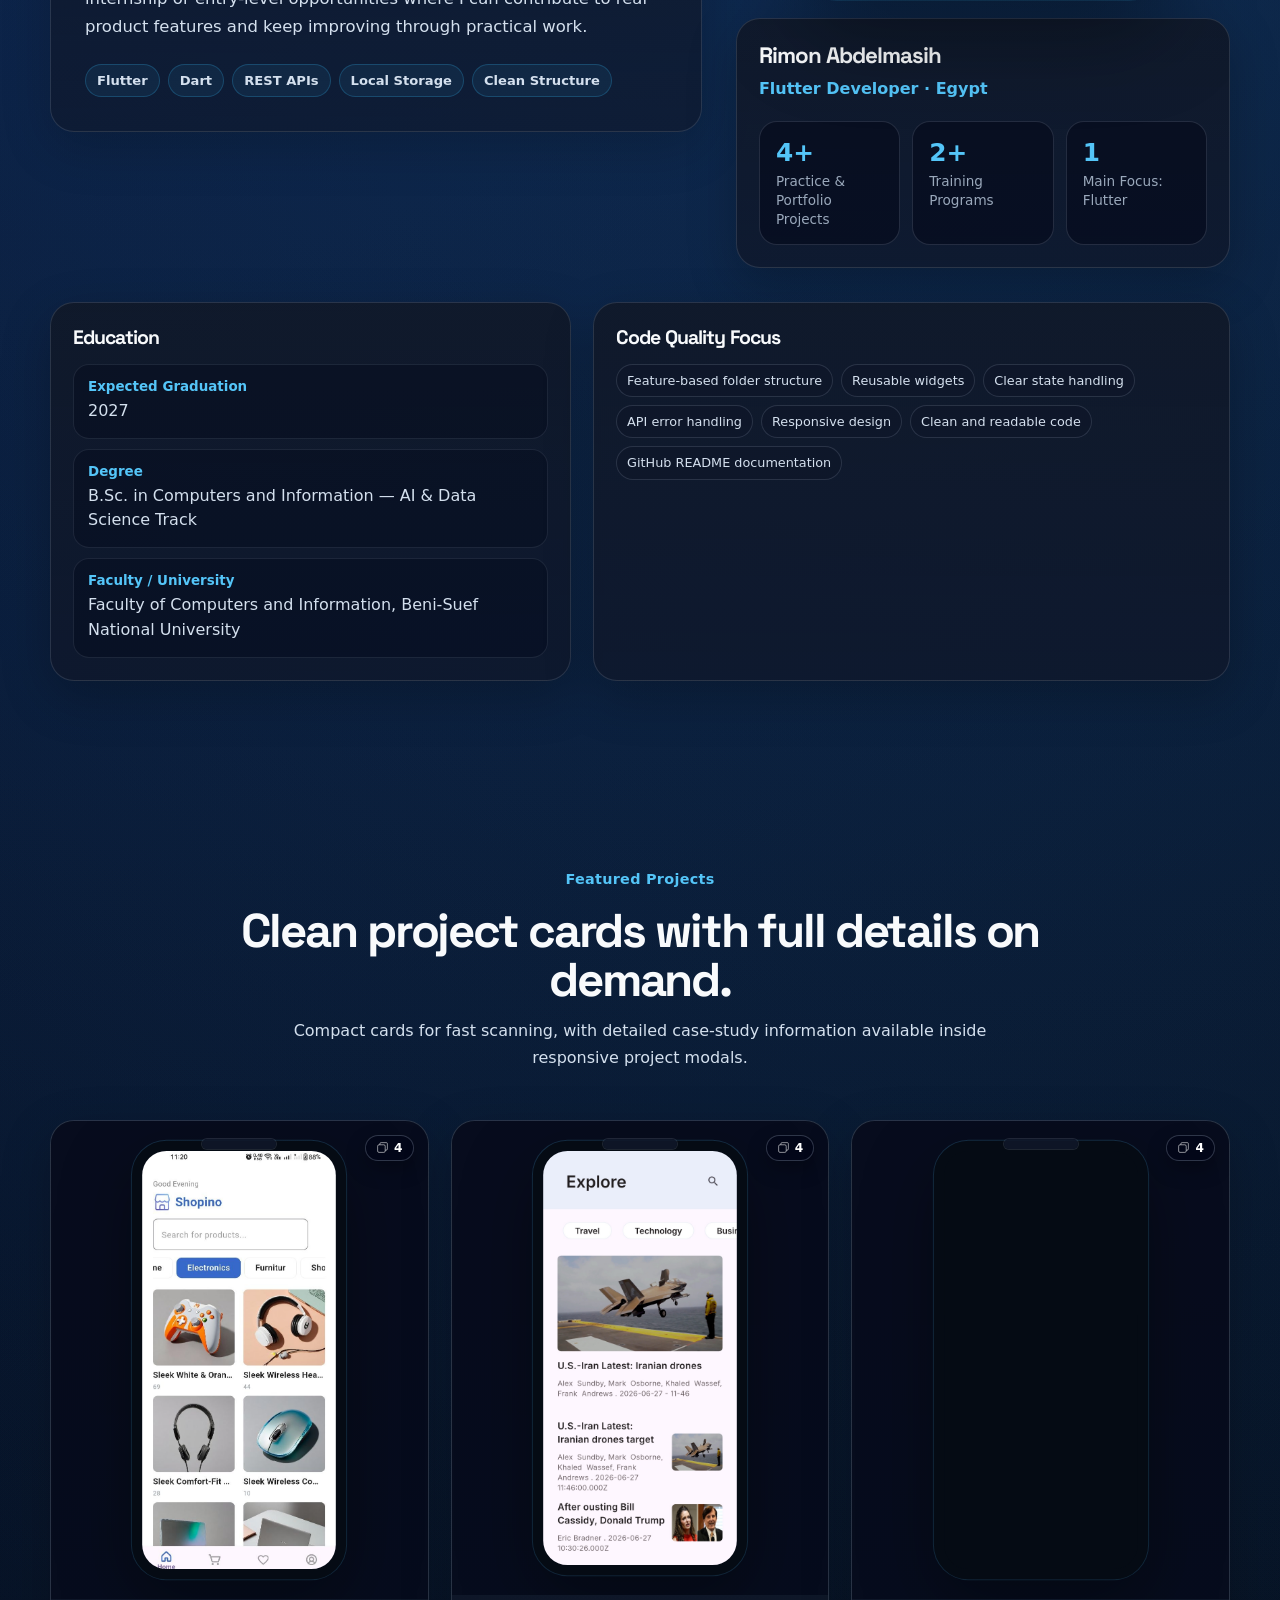
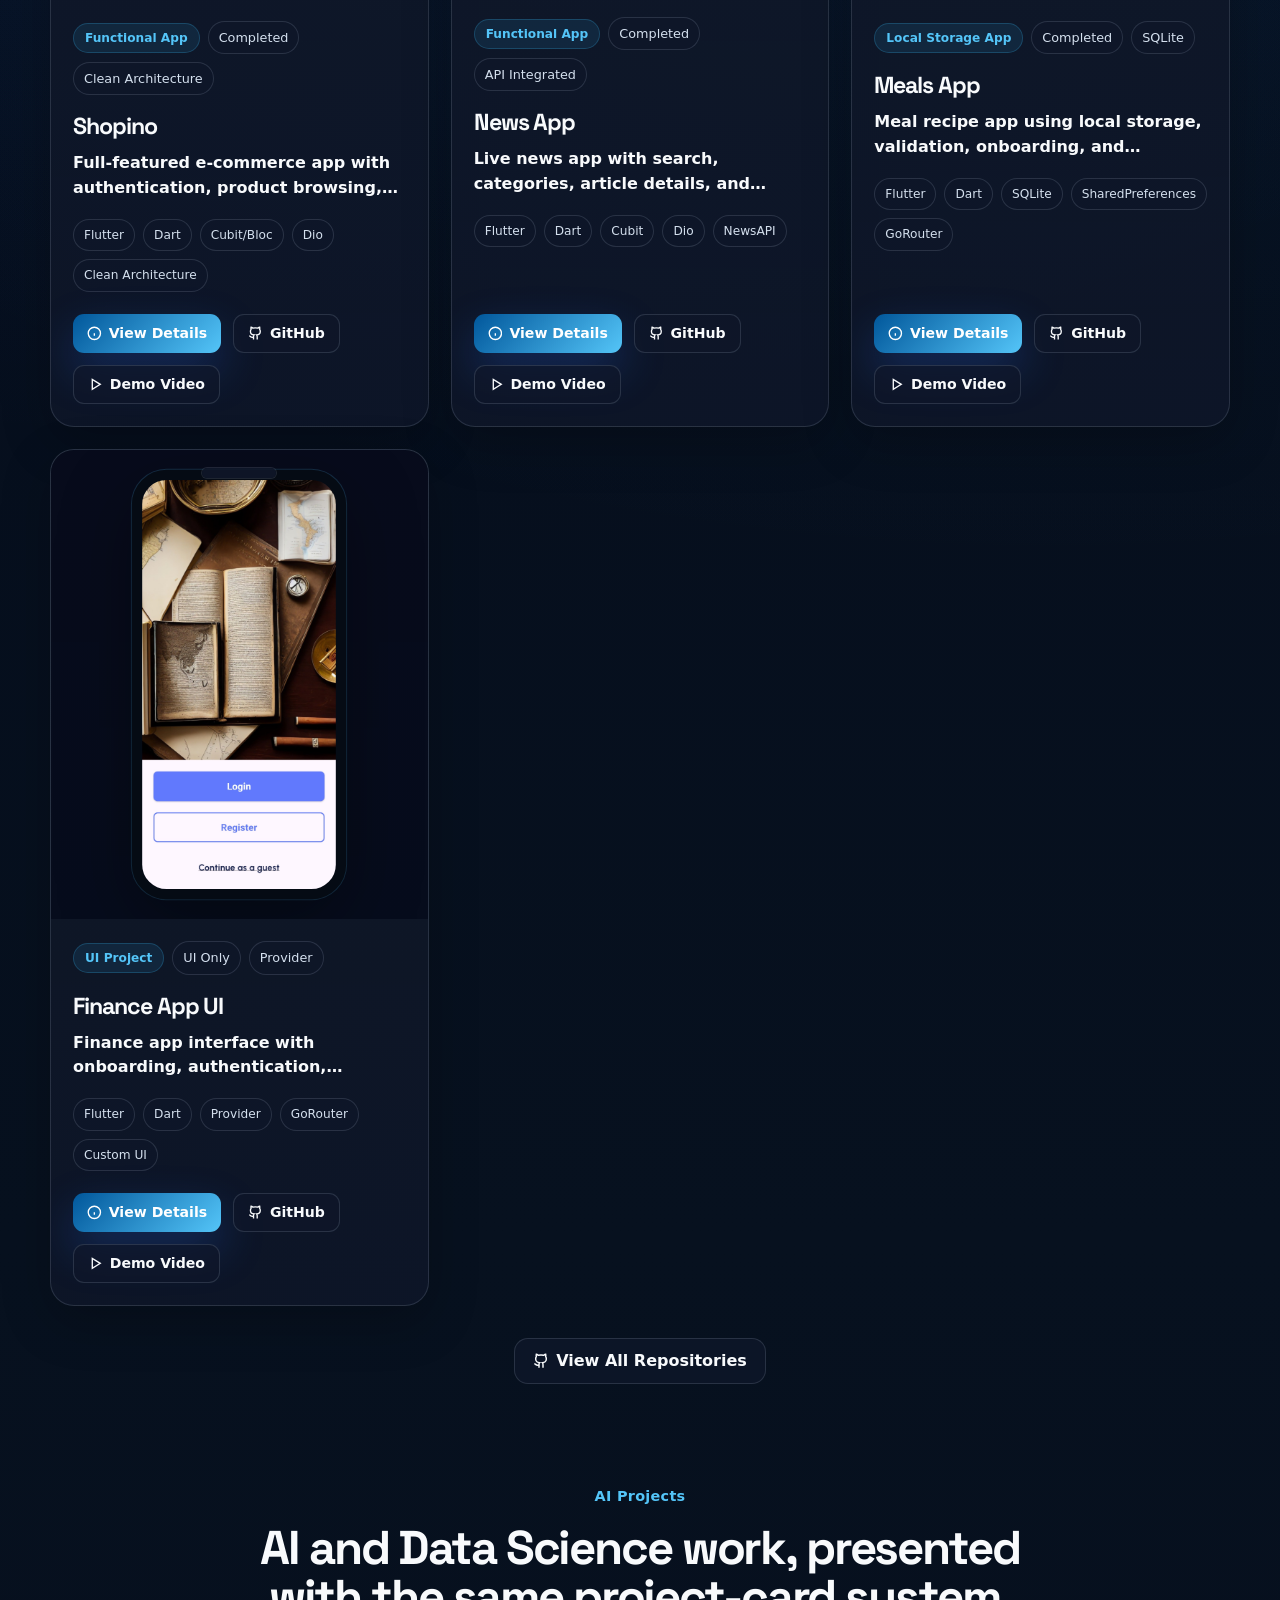
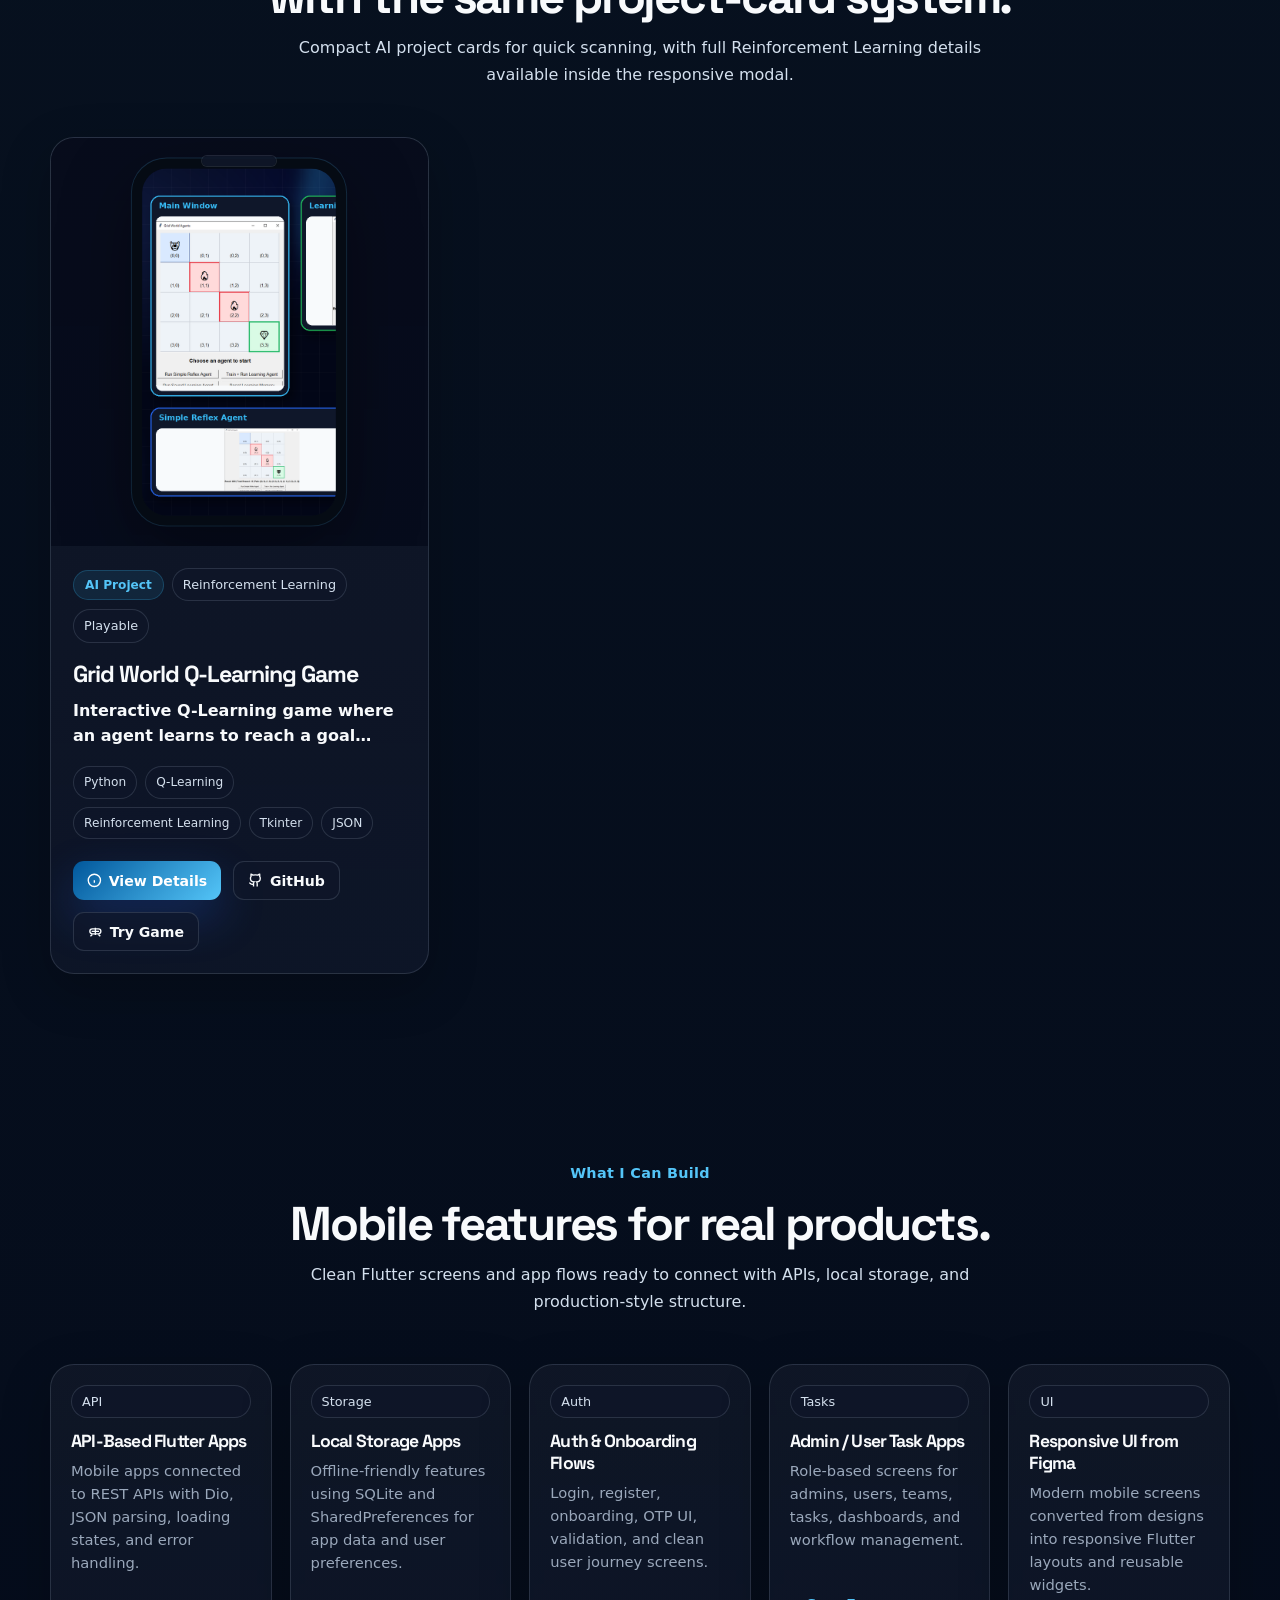
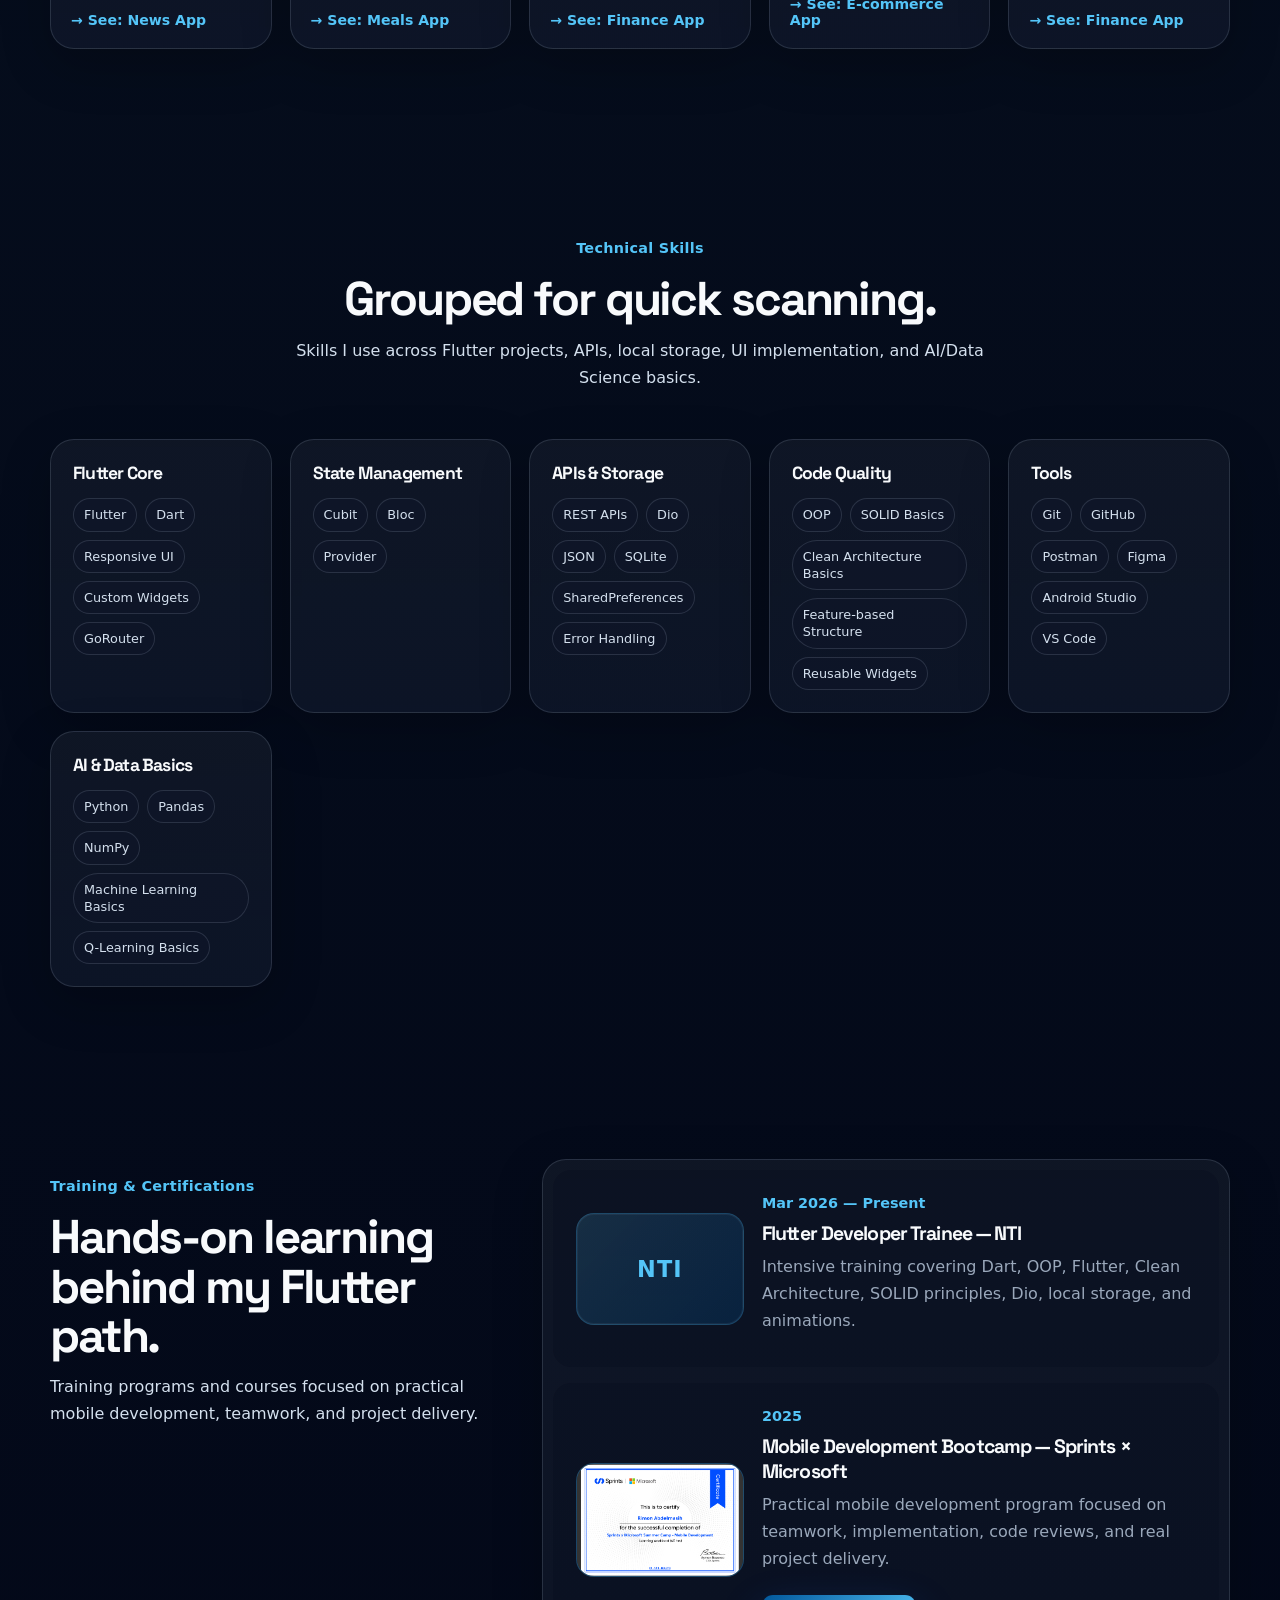
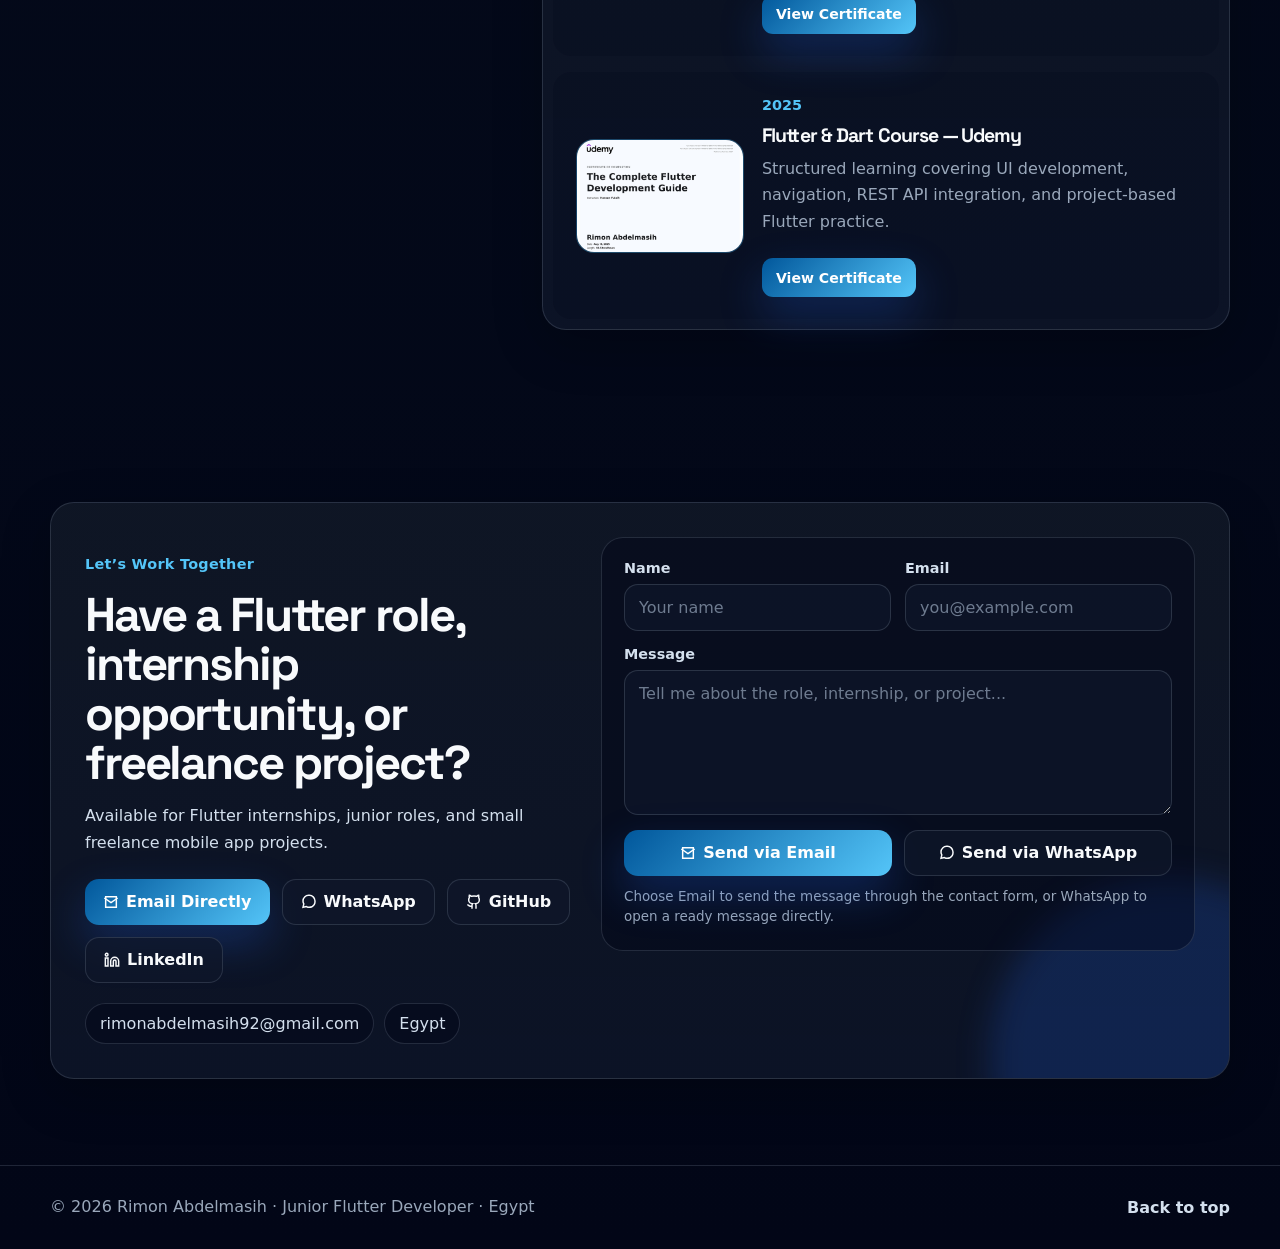
==== commit 67246e67: "Change CV" ====
--- a/index.html
+++ b/index.html
@@ -90,7 +90,7 @@
         <a href="#skills">Skills</a>
         <a href="#training">Training</a>
         <a href="#contact">Contact</a>
-        <a class="nav-cv" href="https://rimonnnn.github.io/Rimon_Abdelmasih_CV_ATS_Updated.pdf" target="_blank" rel="noopener"><svg class="btn-icon" viewBox="0 0 24 24" fill="none" stroke="currentColor" aria-hidden="true"><path d="M14 2H6a2 2 0 0 0-2 2v16a2 2 0 0 0 2 2h12a2 2 0 0 0 2-2V8z"/><path d="M14 2v6h6"/><path d="M16 13H8"/><path d="M16 17H8"/><path d="M10 9H8"/></svg>View CV</a>
+        <a class="nav-cv" href="https://rimonnnn.github.io/Rimon_Abdelmasih_CV_ATS_Updated-1 (2).pdf" target="_blank" rel="noopener"><svg class="btn-icon" viewBox="0 0 24 24" fill="none" stroke="currentColor" aria-hidden="true"><path d="M14 2H6a2 2 0 0 0-2 2v16a2 2 0 0 0 2 2h12a2 2 0 0 0 2-2V8z"/><path d="M14 2v6h6"/><path d="M16 13H8"/><path d="M16 17H8"/><path d="M10 9H8"/></svg>View CV</a>
       </div>
     </nav>
   </header>
@@ -112,7 +112,7 @@
 
           <div class="hero-actions">
             <a class="btn btn-primary" href="#projects"><svg class="btn-icon" viewBox="0 0 24 24" fill="none" stroke="currentColor" aria-hidden="true"><path d="M3 5h18"/><path d="M3 12h18"/><path d="M3 19h18"/></svg>View Projects</a>
-            <a class="btn btn-secondary" href="https://rimonnnn.github.io/Rimon_Abdelmasih_CV_ATS_Updated.pdf" target="_blank" rel="noopener"><svg class="btn-icon" viewBox="0 0 24 24" fill="none" stroke="currentColor" aria-hidden="true"><path d="M14 2H6a2 2 0 0 0-2 2v16a2 2 0 0 0 2 2h12a2 2 0 0 0 2-2V8z"/><path d="M14 2v6h6"/><path d="M16 13H8"/><path d="M16 17H8"/><path d="M10 9H8"/></svg>View CV</a>
+            <a class="btn btn-secondary" href="https://rimonnnn.github.io/Rimon_Abdelmasih_CV_ATS_Updated-1 (2).pdf" target="_blank" rel="noopener"><svg class="btn-icon" viewBox="0 0 24 24" fill="none" stroke="currentColor" aria-hidden="true"><path d="M14 2H6a2 2 0 0 0-2 2v16a2 2 0 0 0 2 2h12a2 2 0 0 0 2-2V8z"/><path d="M14 2v6h6"/><path d="M16 13H8"/><path d="M16 17H8"/><path d="M10 9H8"/></svg>View CV</a>
             <a class="btn btn-secondary" href="#contact"><svg class="btn-icon" viewBox="0 0 24 24" fill="none" stroke="currentColor" aria-hidden="true"><path d="M4 4h16v16H4z"/><path d="m22 6-10 7L2 6"/></svg>Contact Me</a>
           </div>
 
@@ -281,8 +281,10 @@
 
         <div class="project-grid">
           <article class="project-card reveal" data-project-card="shopino">
-            <button class="project-image project-image-button" type="button" data-project-open="shopino" aria-label="Open Shopino details">
+            <button class="project-image project-image-button" type="button" data-project-open="shopino" aria-label="Open Shopino details — view all 4 screens">
               <img src="assets/category.jpg" onerror="handleImgError(this, 'https://rimonnnn.github.io/assets/category.jpg')" alt="Shopino screenshot showing product listing screen" loading="lazy" decoding="async" width="520" height="360" />
+              <span class="project-image-count" aria-hidden="true"><svg viewBox="0 0 24 24" fill="none" stroke="currentColor" aria-hidden="true"><rect x="3" y="7" width="14" height="14" rx="2.5"/><path d="M7 7V5.5A2.5 2.5 0 0 1 9.5 3H19a2 2 0 0 1 2 2v9.5a2.5 2.5 0 0 1-2.5 2.5H17"/></svg>4</span>
+              <span class="project-image-hint">View Gallery</span>
             </button>
             <div class="project-content">
               <div class="project-topline badge-row">
@@ -308,8 +310,10 @@
           </article>
 
           <article class="project-card reveal delay-1" data-project-card="news">
-            <button class="project-image project-image-button" type="button" data-project-open="news" aria-label="Open News App details">
+            <button class="project-image project-image-button" type="button" data-project-open="news" aria-label="Open News App details — view all 4 screens">
               <img src="assets/project_news_app_photo.jpg" onerror="handleImgError(this, 'https://rimonnnn.github.io/assets/news_app.jpg')" alt="News App screenshot showing live article feed" loading="lazy" decoding="async" width="520" height="360" />
+              <span class="project-image-count" aria-hidden="true"><svg viewBox="0 0 24 24" fill="none" stroke="currentColor" aria-hidden="true"><rect x="3" y="7" width="14" height="14" rx="2.5"/><path d="M7 7V5.5A2.5 2.5 0 0 1 9.5 3H19a2 2 0 0 1 2 2v9.5a2.5 2.5 0 0 1-2.5 2.5H17"/></svg>4</span>
+              <span class="project-image-hint">View Gallery</span>
             </button>
 
             <div class="project-content">
@@ -339,8 +343,10 @@
           </article>
 
           <article class="project-card reveal delay-2" data-project-card="meals">
-            <button class="project-image project-image-button" type="button" data-project-open="meals" aria-label="Open Meals App details">
+            <button class="project-image project-image-button" type="button" data-project-open="meals" aria-label="Open Meals App details — view all 4 screens">
               <img src="assets/project_meals_app_photo.jpg" onerror="handleImgError(this, 'https://rimonnnn.github.io/assets/project_meals_app_photo.jpg')" alt="Meals App screenshot showing meal recipe list" loading="lazy" decoding="async" width="520" height="360" />
+              <span class="project-image-count" aria-hidden="true"><svg viewBox="0 0 24 24" fill="none" stroke="currentColor" aria-hidden="true"><rect x="3" y="7" width="14" height="14" rx="2.5"/><path d="M7 7V5.5A2.5 2.5 0 0 1 9.5 3H19a2 2 0 0 1 2 2v9.5a2.5 2.5 0 0 1-2.5 2.5H17"/></svg>4</span>
+              <span class="project-image-hint">View Gallery</span>
             </button>
 
             <div class="project-content">
--- a/style.css
+++ b/style.css
@@ -613,6 +613,49 @@
 .project-image::before { content: ''; position: absolute; inset: 18px 50%; width: 74px; height: 10px; transform: translateX(-50%); border-radius: 999px; background: rgba(15,23,42,.88); z-index: 2; box-shadow: 0 0 0 1px rgba(148,163,184,.18); }
 .project-image img { width: min(100%, 210px); height: 100%; min-height: 360px; max-height: 430px; object-fit: cover; border: 10px solid #050b14; border-radius: 34px; box-shadow: 0 24px 70px rgba(0,0,0,.34), 0 0 0 1px rgba(84,197,248,.18); background: #050b14; }
 
+.project-image-count {
+  position: absolute;
+  top: 14px;
+  right: 14px;
+  z-index: 3;
+  display: inline-flex;
+  align-items: center;
+  gap: 5px;
+  padding: 5px 10px;
+  border-radius: 999px;
+  background: rgba(2,6,23,.74);
+  backdrop-filter: blur(6px);
+  border: 1px solid rgba(148,163,184,.3);
+  color: #fff;
+  font-size: .76rem;
+  font-weight: 900;
+  letter-spacing: .01em;
+  box-shadow: 0 8px 20px rgba(0,0,0,.3);
+  pointer-events: none;
+}
+.project-image-count svg { width: 13px; height: 13px; flex: 0 0 auto; }
+.project-image-hint {
+  position: absolute;
+  left: 14px;
+  bottom: 14px;
+  z-index: 3;
+  padding: 6px 12px;
+  border-radius: 999px;
+  background: rgba(56,189,248,.92);
+  color: #04121f;
+  font-size: .74rem;
+  font-weight: 900;
+  letter-spacing: .01em;
+  opacity: 0;
+  transform: translateY(6px);
+  transition: opacity .22s ease, transform .22s ease;
+  pointer-events: none;
+  box-shadow: 0 10px 26px rgba(0,0,0,.28);
+}
+.project-card:hover .project-image-hint,
+.project-image-button:focus-visible .project-image-hint { opacity: 1; transform: translateY(0); }
+body[data-theme="light"] .project-image-count { background: rgba(15,23,42,.78); border-color: rgba(15,23,42,.14); }
+
 .project-placeholder { border-radius: 0; }
 .project-placeholder > div { width: min(100%, 230px); min-height: 390px; display: grid; place-items: center; align-content: center; gap: 8px; padding: 28px 18px; border: 10px solid #050b14; border-radius: 34px; box-shadow: 0 24px 70px rgba(0,0,0,.34), 0 0 0 1px rgba(84,197,248,.18); }
 
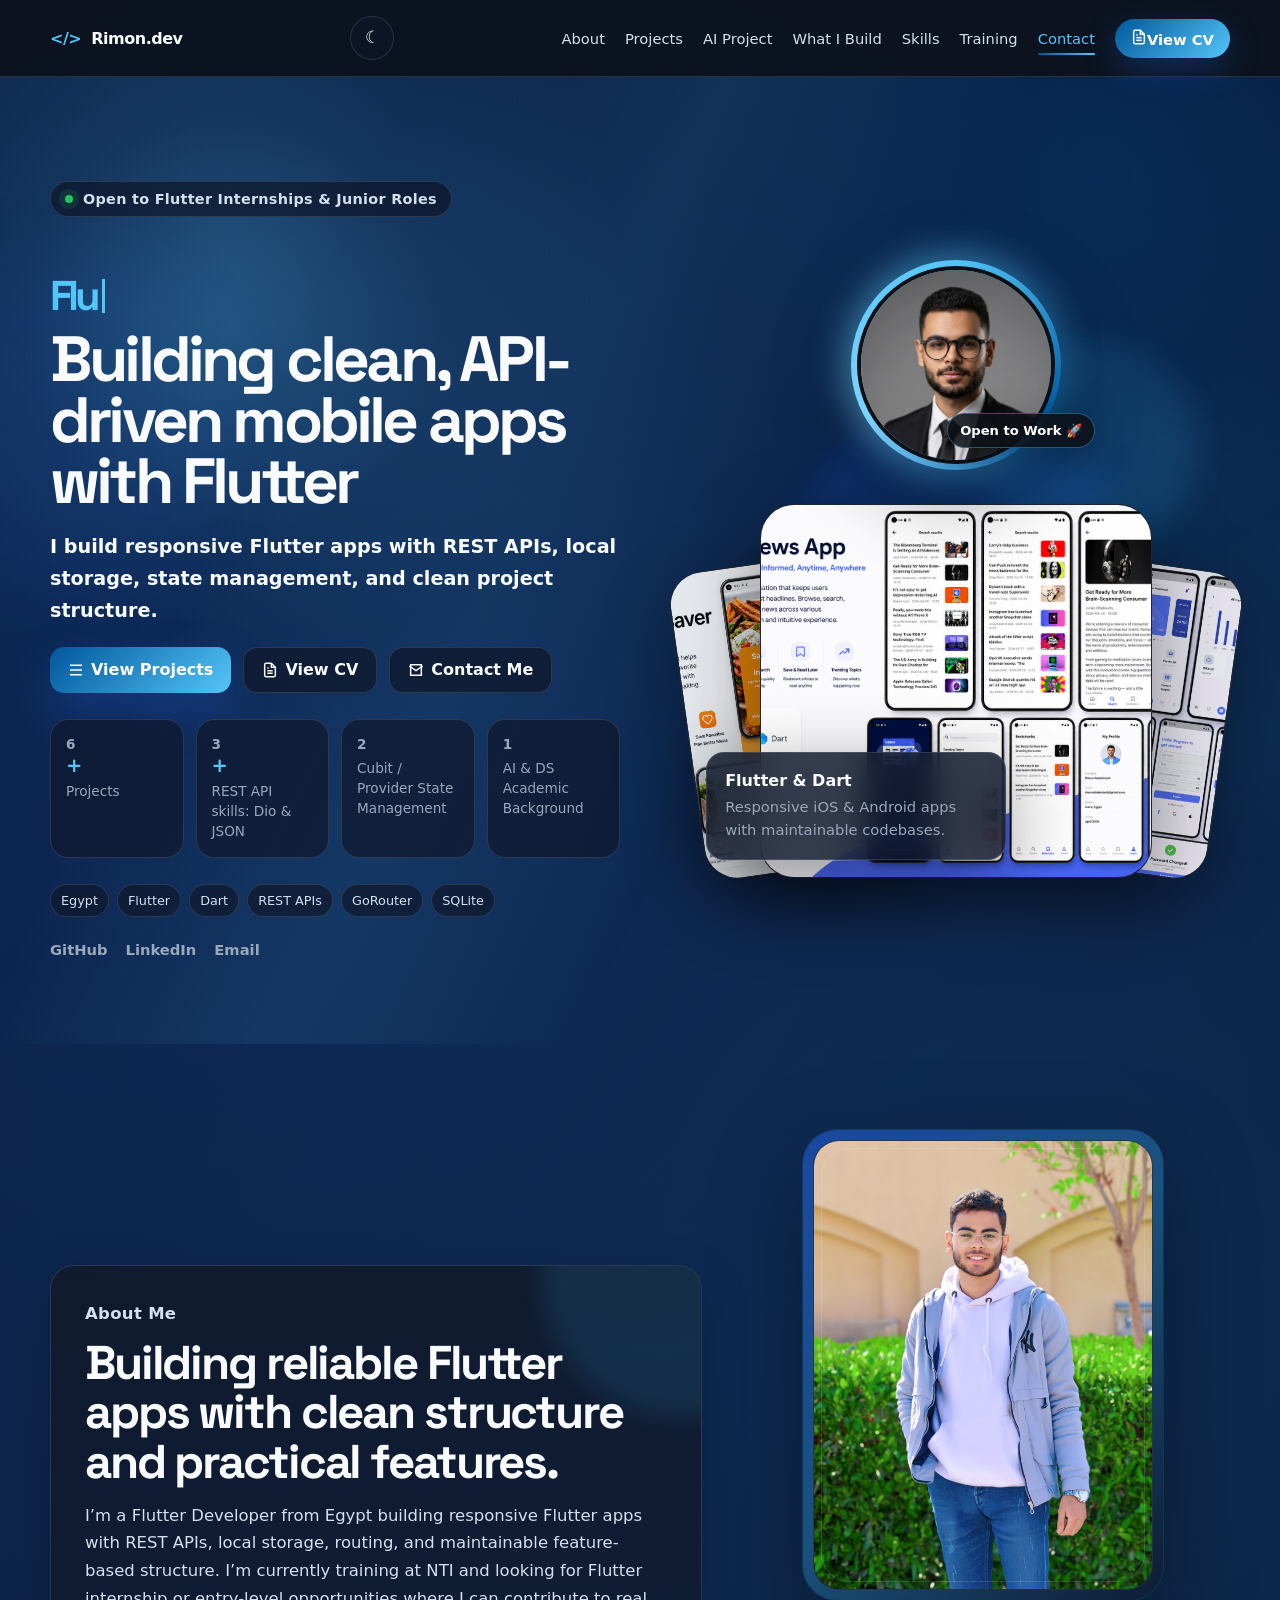
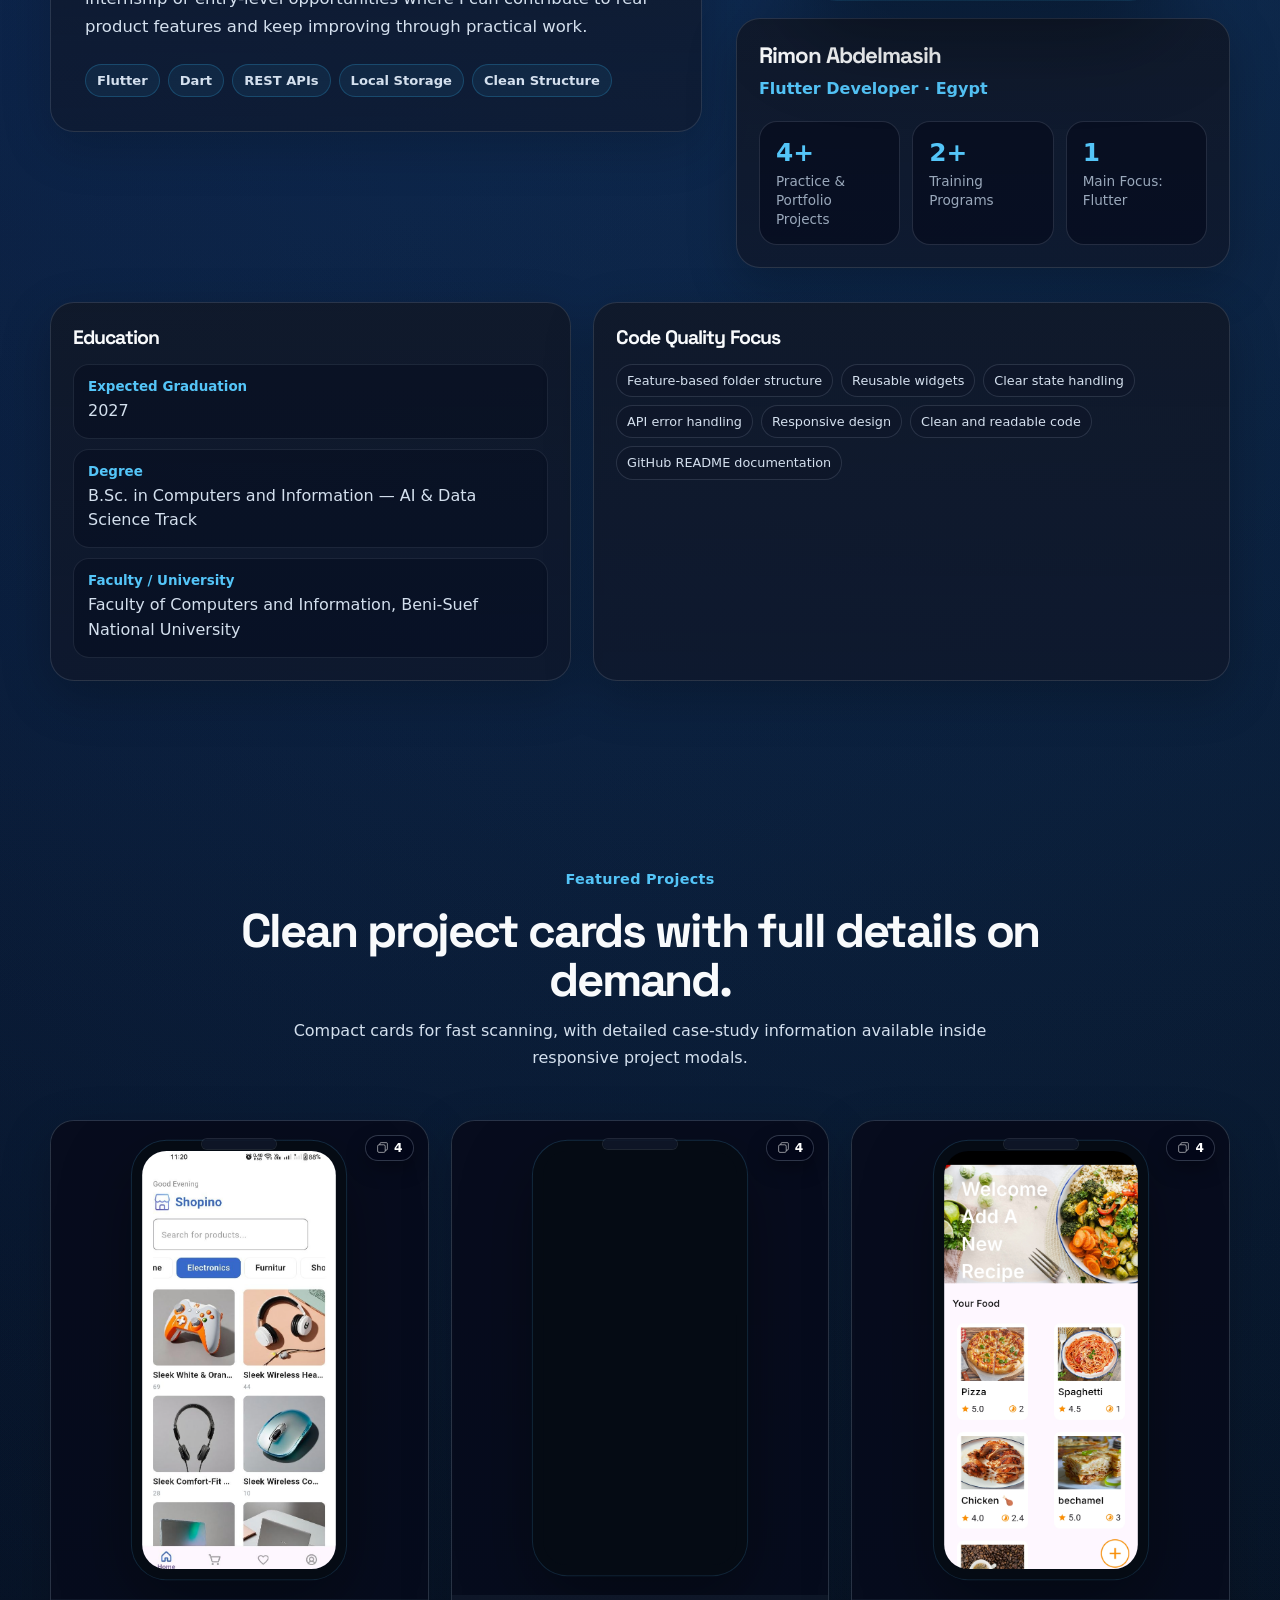
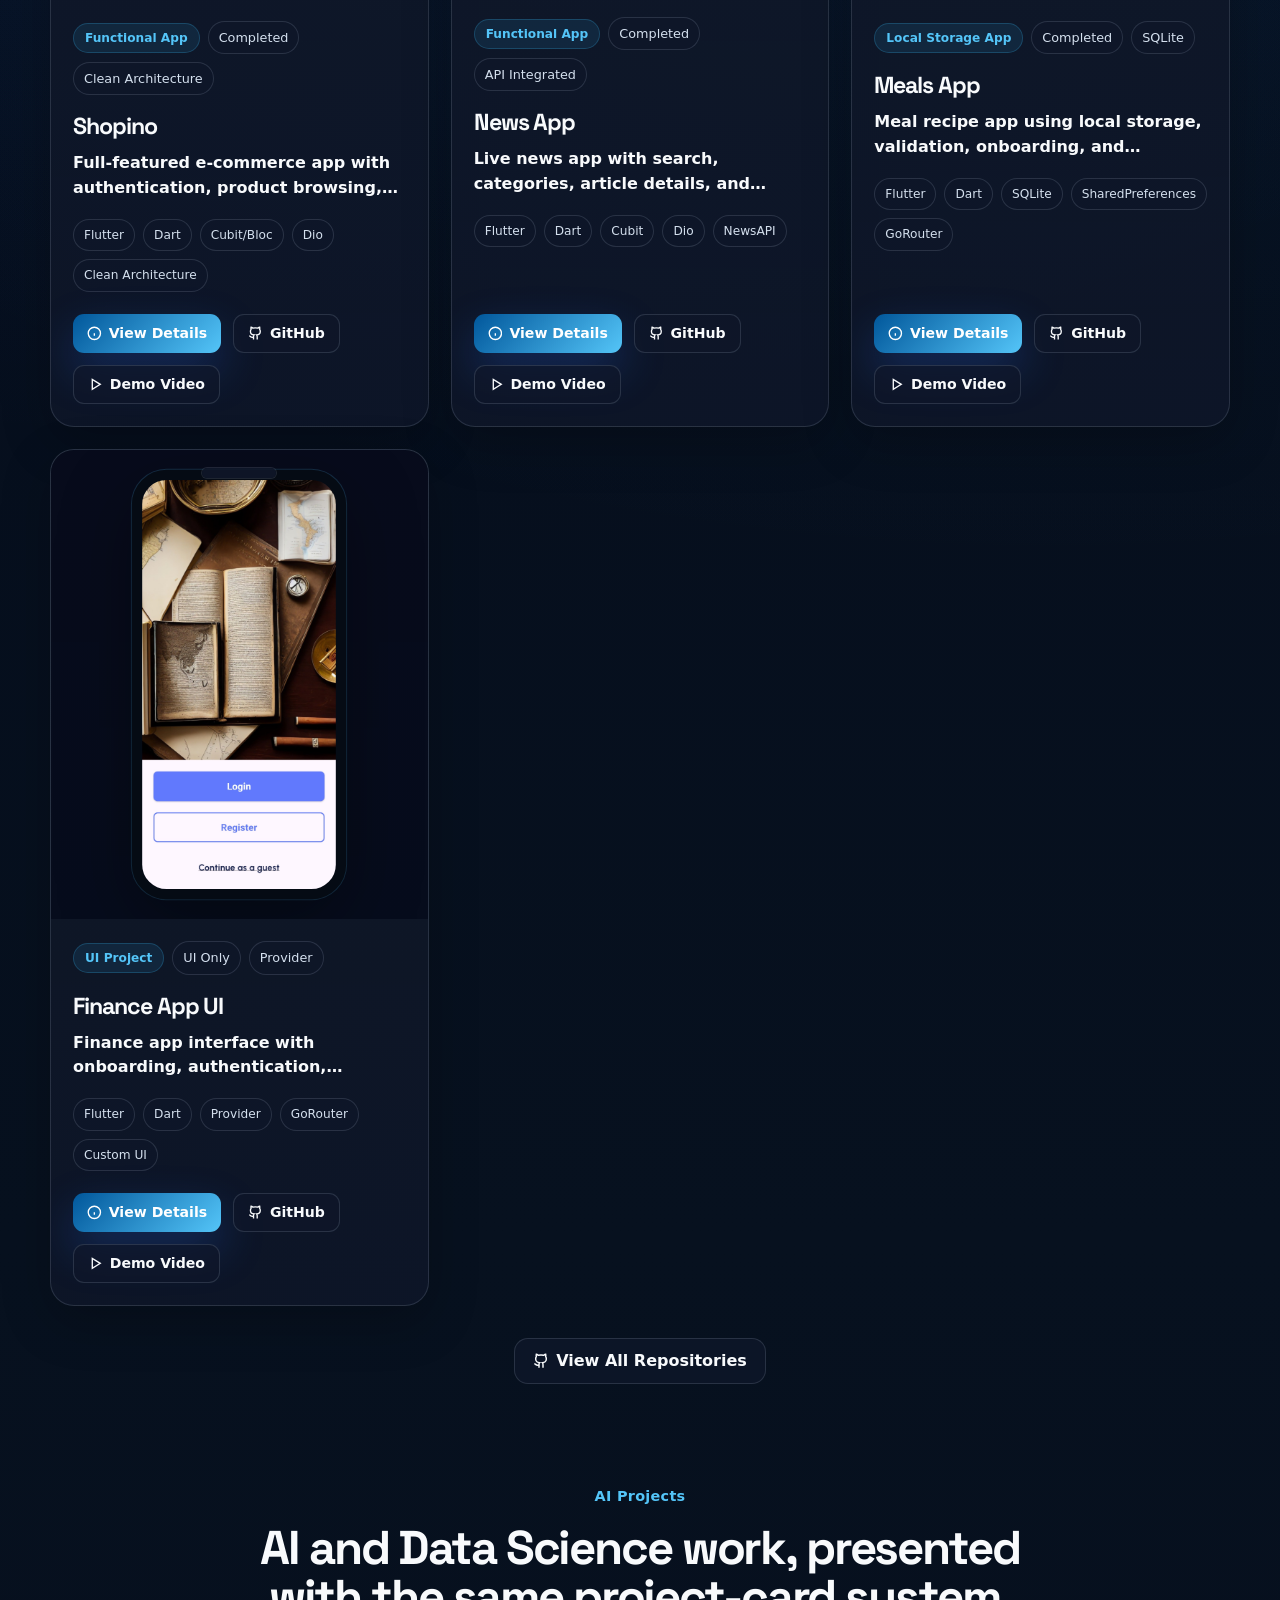
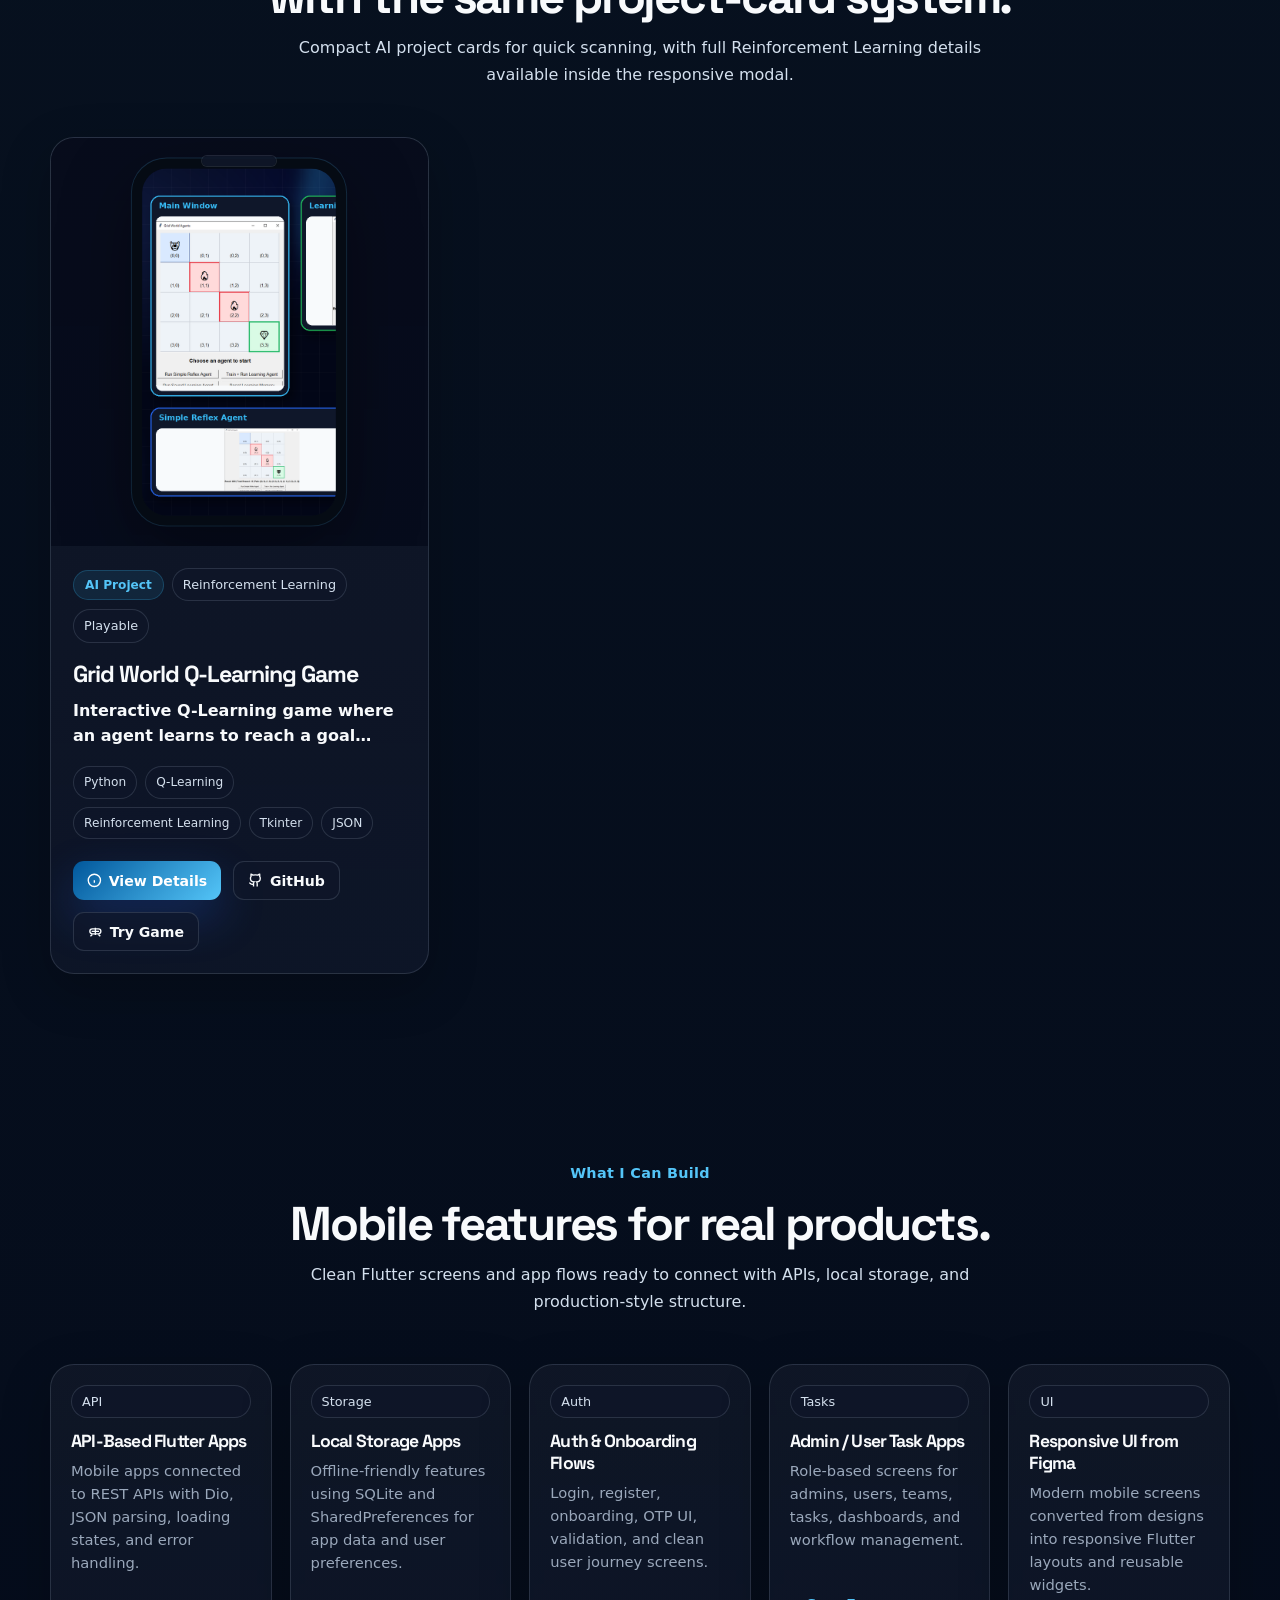
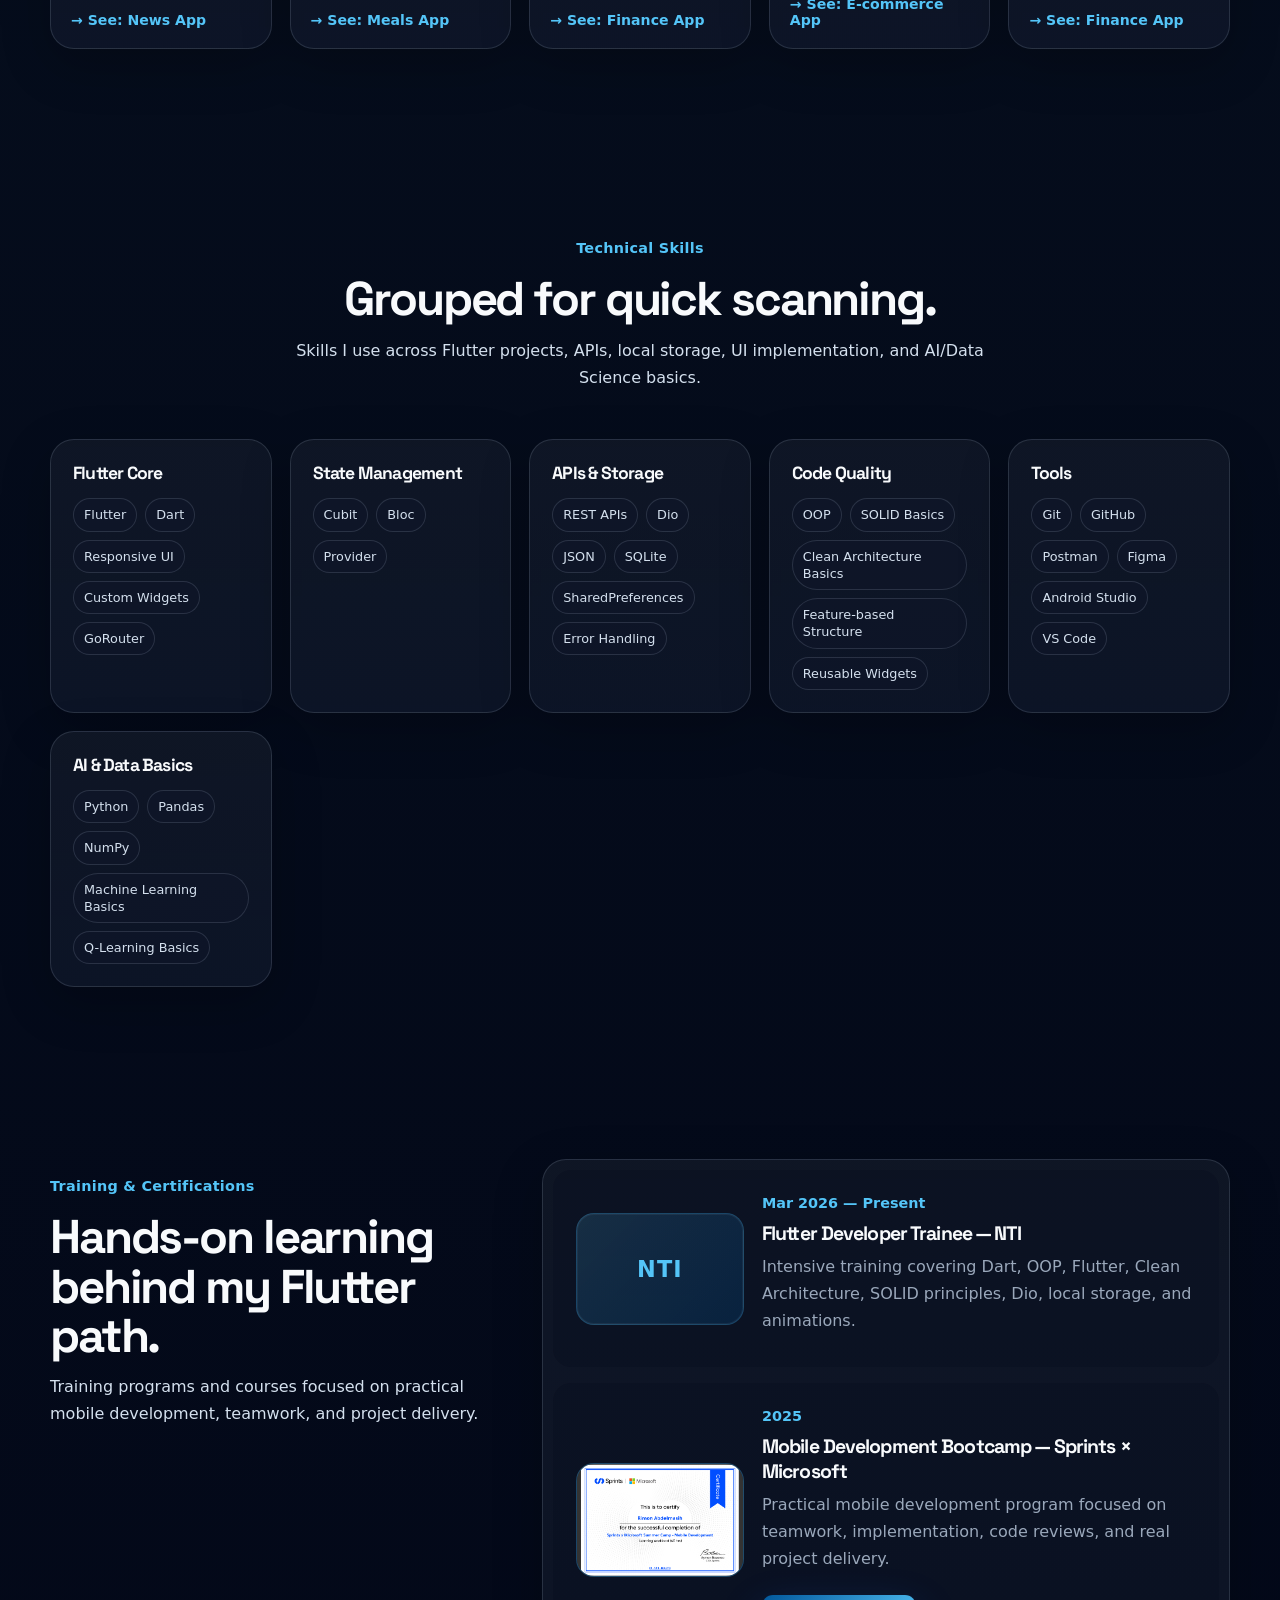
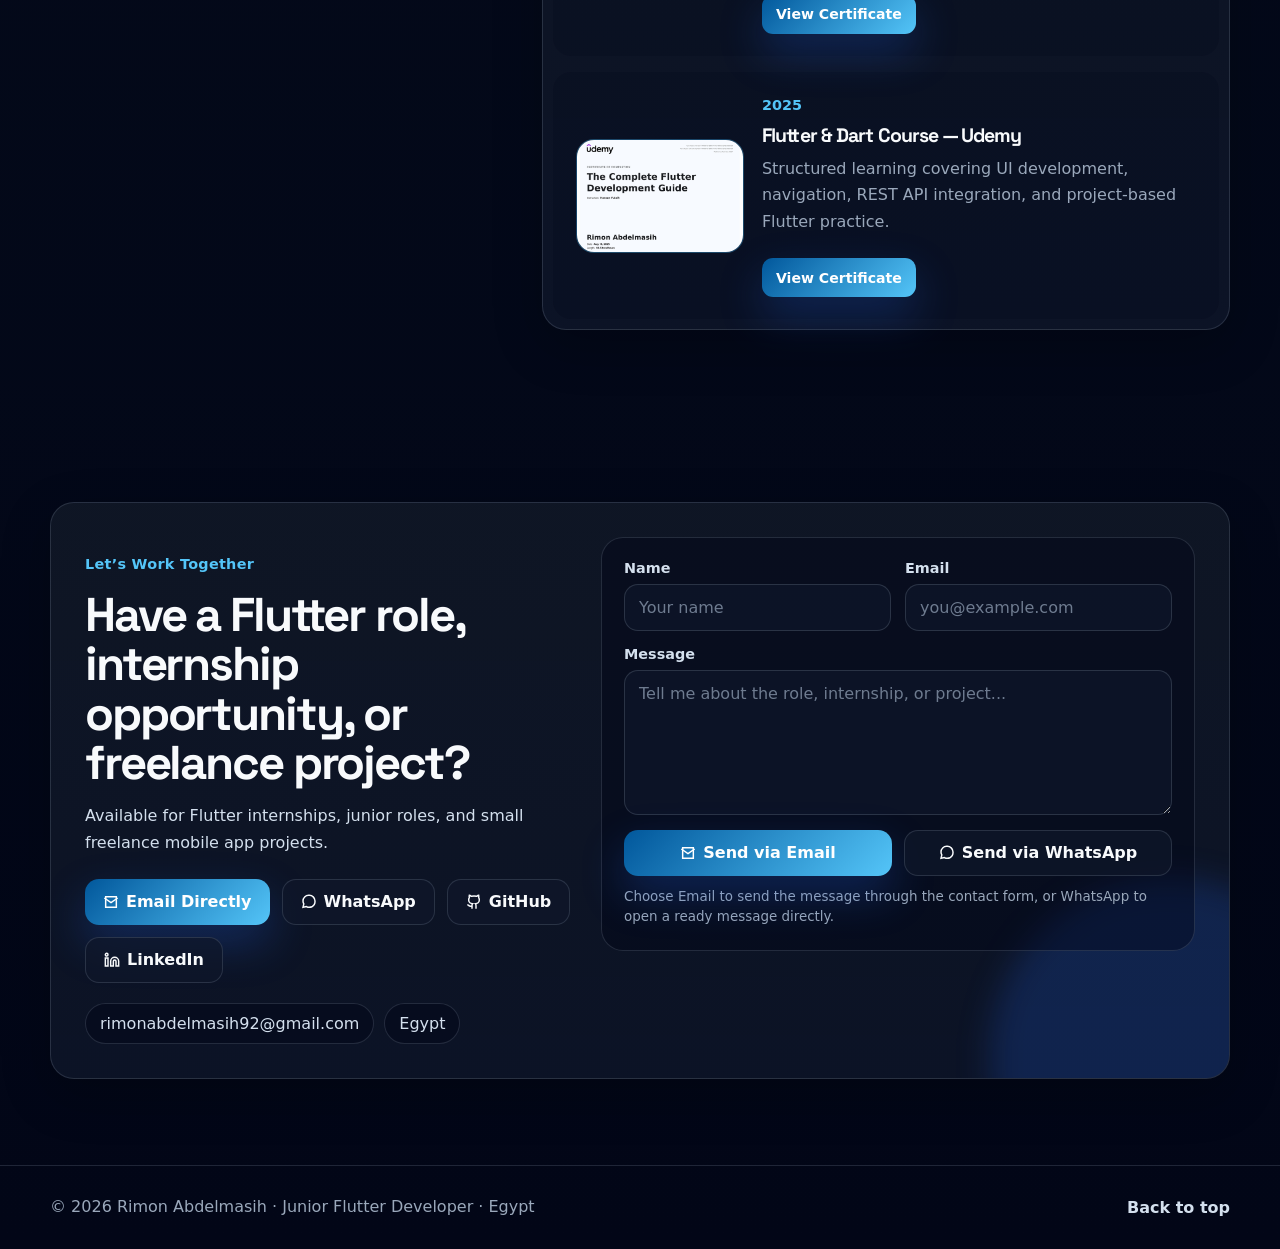
==== commit b1e662cd: "Customized the project arch" ====
--- a/index.html
+++ b/index.html
@@ -47,19 +47,48 @@
   <link rel="preconnect" href="https://fonts.gstatic.com" crossorigin>
   <link href="https://fonts.googleapis.com/css2?family=Inter:wght@400;500;600;700;800&family=Space+Grotesk:wght@600;700&display=swap" rel="stylesheet">
 
-  <link rel="stylesheet" href="style.css">
+  <link rel="stylesheet" href="css/base.css">
+<link rel="stylesheet" href="css/components.css">
+<link rel="stylesheet" href="css/header.css">
+<link rel="stylesheet" href="css/hero.css">
+<link rel="stylesheet" href="css/about.css">
+<link rel="stylesheet" href="css/projects.css">
+<link rel="stylesheet" href="css/build-skills.css">
+<link rel="stylesheet" href="css/training.css">
+<link rel="stylesheet" href="css/contact.css">
+<link rel="stylesheet" href="css/theme.css">
+<link rel="stylesheet" href="css/utilities.css">
 </head>
 <body data-theme="dark">
   <script>
-    /* Critical, render-blocking, pre-paint theme resolver.
-       Placed first inside <body> (not <head>, since body already exists here)
-       to prevent a flash of the wrong theme for returning visitors. */
+    /* Critical, render-blocking, pre-paint bootstrap.
+       Placed first inside <body> (not <head>, since body already exists here).
+       It does three things before any content is parsed:
+       1) Marks the page as JS-enabled (<html class="js">) so scroll-reveal
+          content is only hidden when JavaScript is actually running.
+       2) Defines window.handleImgError so inline onerror="" handlers on <img>
+          tags can never run before the function exists (main.js is deferred).
+       3) Resolves the saved theme to prevent a flash of the wrong theme. */
     (function () {
+      var root = document.documentElement;
+      root.classList.add('js');
+
+      window.handleImgError = function (imgEl, fallbackSrc) {
+        imgEl.onerror = null;
+        imgEl.src = fallbackSrc;
+      };
+
       try {
         var stored = localStorage.getItem('portfolio-theme');
         var theme = (stored === 'light' || stored === 'dark') ? stored : 'dark';
         document.body.setAttribute('data-theme', theme);
       } catch (e) { /* localStorage unavailable — fall back to default dark */ }
+
+      /* Safety net: if main.js never runs (blocked or failed to load),
+         drop the "js" class so .reveal content is not left invisible. */
+      window.setTimeout(function () {
+        if (!window.__portfolioReady) root.classList.remove('js');
+      }, 4000);
     })();
   </script>
 
@@ -90,7 +119,7 @@
         <a href="#skills">Skills</a>
         <a href="#training">Training</a>
         <a href="#contact">Contact</a>
-        <a class="nav-cv" href="https://rimonnnn.github.io/Rimon_Abdelmasih_CV_ATS_Updated-1 (2).pdf" target="_blank" rel="noopener"><svg class="btn-icon" viewBox="0 0 24 24" fill="none" stroke="currentColor" aria-hidden="true"><path d="M14 2H6a2 2 0 0 0-2 2v16a2 2 0 0 0 2 2h12a2 2 0 0 0 2-2V8z"/><path d="M14 2v6h6"/><path d="M16 13H8"/><path d="M16 17H8"/><path d="M10 9H8"/></svg>View CV</a>
+        <a class="nav-cv" href="Rimon_Abdelmasih_CV_ATS_Updated-1%20%282%29.pdf" target="_blank" rel="noopener"><svg class="btn-icon" viewBox="0 0 24 24" fill="none" stroke="currentColor" aria-hidden="true"><path d="M14 2H6a2 2 0 0 0-2 2v16a2 2 0 0 0 2 2h12a2 2 0 0 0 2-2V8z"/><path d="M14 2v6h6"/><path d="M16 13H8"/><path d="M16 17H8"/><path d="M10 9H8"/></svg>View CV</a>
       </div>
     </nav>
   </header>
@@ -104,7 +133,7 @@
             Open to Flutter Internships &amp; Junior Roles
           </div>
 
-          <h1><span class="typewriter-role" id="typewriterRole" aria-live="polite">Flutter Developer</span><span class="hero-title-line">Building clean, API-driven mobile apps with Flutter</span></h1>
+          <h1 aria-label="Flutter Developer. Building clean, API-driven mobile apps with Flutter"><span class="typewriter-role" id="typewriterRole" aria-hidden="true">Flutter Developer</span><span class="hero-title-line">Building clean, API-driven mobile apps with Flutter</span></h1>
 
           <p class="hero-subtitle">
             I build responsive Flutter apps with REST APIs, local storage, state management, and clean project structure.
@@ -112,7 +141,7 @@
 
           <div class="hero-actions">
             <a class="btn btn-primary" href="#projects"><svg class="btn-icon" viewBox="0 0 24 24" fill="none" stroke="currentColor" aria-hidden="true"><path d="M3 5h18"/><path d="M3 12h18"/><path d="M3 19h18"/></svg>View Projects</a>
-            <a class="btn btn-secondary" href="https://rimonnnn.github.io/Rimon_Abdelmasih_CV_ATS_Updated-1 (2).pdf" target="_blank" rel="noopener"><svg class="btn-icon" viewBox="0 0 24 24" fill="none" stroke="currentColor" aria-hidden="true"><path d="M14 2H6a2 2 0 0 0-2 2v16a2 2 0 0 0 2 2h12a2 2 0 0 0 2-2V8z"/><path d="M14 2v6h6"/><path d="M16 13H8"/><path d="M16 17H8"/><path d="M10 9H8"/></svg>View CV</a>
+            <a class="btn btn-secondary" href="Rimon_Abdelmasih_CV_ATS_Updated-1%20%282%29.pdf" target="_blank" rel="noopener"><svg class="btn-icon" viewBox="0 0 24 24" fill="none" stroke="currentColor" aria-hidden="true"><path d="M14 2H6a2 2 0 0 0-2 2v16a2 2 0 0 0 2 2h12a2 2 0 0 0 2-2V8z"/><path d="M14 2v6h6"/><path d="M16 13H8"/><path d="M16 17H8"/><path d="M10 9H8"/></svg>View CV</a>
             <a class="btn btn-secondary" href="#contact"><svg class="btn-icon" viewBox="0 0 24 24" fill="none" stroke="currentColor" aria-hidden="true"><path d="M4 4h16v16H4z"/><path d="m22 6-10 7L2 6"/></svg>Contact Me</a>
           </div>
 
@@ -665,9 +694,6 @@
 
             <div class="contact-details">
               <a href="mailto:rimonabdelmasih92@gmail.com?subject=Flutter%20Opportunity">rimonabdelmasih92@gmail.com</a>
-              
-               
-              </a>
               <span>Egypt</span>
             </div>
           </div>
@@ -712,6 +738,12 @@
     </div>
   </footer>
 
-  <script src="main.js" defer></script>
+  <script src="js/main.js" defer></script>
+<script src="js/theme.js" defer></script>
+<script src="js/nav.js" defer></script>
+<script src="js/animations.js" defer></script>
+<script src="js/contact-form.js" defer></script>
+<script src="js/projects-data.js" defer></script>
+<script src="js/project-modal.js" defer></script>
 </body>
 </html>
--- a/css/base.css
+++ b/css/base.css
@@ -0,0 +1,110 @@
+/* =========================================================
+   base.css — tokens, reset, typography, layout primitives
+   Load order: 1st
+========================================================= */
+
+/* DESIGN TOKENS / ROOT VARIABLES */
+:root {
+  --bg: #020617;
+  --bg-soft: #0f172a;
+  --card: #111827;
+  --card-2: #1e293b;
+  --border: rgba(148, 163, 184, 0.18);
+  --blue: #2563eb;
+  --cyan: #38bdf8;
+  --green: #22c55e;
+  --text: #f8fafc;
+  --muted: #94a3b8;
+  --muted-2: #cbd5e1;
+  --shadow: 0 24px 80px rgba(0, 0, 0, 0.4);
+  --radius: 24px;
+  --container: 1180px;
+}
+
+/* Flutter identity system tokens (theme-aware layer) */
+:root {
+  --primary: #54C5F8;
+  --accent: #01579B;
+  --dark-bg: #0D1117;
+  --light-bg: #f8fbff;
+  --light-surface: #ffffff;
+  --light-text: #0f172a;
+  --light-muted: #475569;
+  --focus: rgba(84, 197, 248, .62);
+  --shadow-soft: 0 18px 55px rgba(1, 87, 155, .18);
+  --shadow-strong: 0 28px 90px rgba(0, 0, 0, .42);
+  --radius-sm: 14px;
+  --radius-md: 20px;
+  --radius-lg: 28px;
+  --duration: .24s;
+  --ease: cubic-bezier(.2, .8, .2, 1);
+  color-scheme: dark;
+}
+
+/* RESET / BASE ELEMENTS */
+* { box-sizing: border-box; }
+
+html {
+  scroll-behavior: smooth;
+  /* HIGH-PRIORITY FIX: prevents the sticky header from covering anchor
+     targets when navigating via in-page nav links (#about, #projects, etc.) */
+  scroll-padding-top: 84px;
+}
+
+body {
+  margin: 0;
+  font-family: 'Inter', system-ui, -apple-system, BlinkMacSystemFont, sans-serif;
+  color: var(--text);
+  background:
+    radial-gradient(circle at 15% 8%, rgba(37, 99, 235, 0.22), transparent 34%),
+    radial-gradient(circle at 82% 14%, rgba(56, 189, 248, 0.14), transparent 31%),
+    linear-gradient(180deg, #020617 0%, #07111f 48%, #020617 100%);
+  min-height: 100vh;
+  overflow-x: hidden;
+  font-family: system-ui, -apple-system, BlinkMacSystemFont, "Segoe UI", sans-serif;
+}
+
+a { color: inherit; text-decoration: none; }
+img { display: block; max-width: 100%; }
+
+.page-noise {
+  position: fixed;
+  inset: 0;
+  pointer-events: none;
+  opacity: .05;
+  background-image:
+    linear-gradient(rgba(255,255,255,.07) 1px, transparent 1px),
+    linear-gradient(90deg, rgba(255,255,255,.07) 1px, transparent 1px);
+  background-size: 34px 34px;
+  mask-image: linear-gradient(to bottom, #000, transparent 80%);
+}
+
+.container { width: min(var(--container), calc(100% - 40px)); margin: 0 auto; }
+.section-padding { padding: 86px 0; }
+
+/* TYPOGRAPHY */
+h1, h2, h3 { font-family: 'Space Grotesk', 'Inter', sans-serif; margin: 0; letter-spacing: -0.045em; }
+h1 { font-size: clamp(2.9rem, 6.6vw, 5.5rem); line-height: .95; margin: 24px 0 18px; }
+h1 span { display: block; color: var(--cyan); }
+h2 { font-size: clamp(2rem, 3.7vw, 3.2rem); line-height: 1.04; }
+h3 { font-size: 1.22rem; }
+p { color: var(--muted-2); line-height: 1.68; }
+
+/* AMBIENT GLOWS */
+body::before, body::after { content: ''; position: fixed; pointer-events: none; border-radius: 999px; filter: blur(42px); opacity: .28; z-index: -1; }
+body::before { width: 360px; height: 360px; left: -130px; top: 28%; background: rgba(37, 99, 235, .26); }
+body::after { width: 420px; height: 420px; right: -170px; bottom: 10%; background: rgba(56, 189, 248, .18); }
+
+/* RESPONSIVE */
+@media (max-width: 980px) {
+  .section-padding { padding: 74px 0; }
+}
+
+@media (max-width: 760px) {
+  .container { width: min(100% - 28px, var(--container)); }
+  h1 { font-size: clamp(2.45rem, 13vw, 3.8rem); }
+}
+
+@media (max-width: 390px) {
+  .container { width: min(100% - 22px, var(--container)); }
+}
--- a/css/components.css
+++ b/css/components.css
@@ -0,0 +1,65 @@
+/* =========================================================
+   components.css — shared pieces: buttons, chips, cards, headings
+   Load order: 2nd
+========================================================= */
+
+/* Section kicker / eyebrow base */
+.eyebrow, .section-kicker { color: var(--cyan); font-weight: 700; letter-spacing: .02em; font-size: .9rem; }
+
+/* Action rows */
+.hero-actions, .project-actions, .contact-actions { display: flex; flex-wrap: wrap; gap: 12px; align-items: center; }
+
+/* Buttons */
+.btn { display: inline-flex; align-items: center; justify-content: center; min-height: 46px; padding: 0 18px; border: 0; border-radius: 14px; font: inherit; font-weight: 800; line-height: 1; cursor: pointer; appearance: none; -webkit-appearance: none; transition: transform .18s ease, border-color .18s ease, background .18s ease, box-shadow .18s ease; }
+.btn:hover { transform: translateY(-2px); }
+.btn-icon { width: 1rem; height: 1rem; flex: 0 0 auto; stroke-width: 2.2; }
+.btn-small .btn-icon { width: .92rem; height: .92rem; }
+.btn svg { margin-right: 7px; }
+.btn-disabled svg { opacity: .8; }
+.btn-primary { background: linear-gradient(135deg, var(--blue), var(--cyan)); color: #fff; box-shadow: 0 18px 44px rgba(37,99,235,.28); }
+.btn-primary:hover { box-shadow: 0 20px 54px rgba(37,99,235,.38); }
+.btn-secondary { border: 1px solid var(--border); background: rgba(15,23,42,.74); color: var(--text); }
+.btn-secondary:hover { border-color: rgba(56,189,248,.48); background: rgba(15,23,42,.95); }
+.btn-small { min-height: 39px; padding: 0 14px; border-radius: 11px; font-size: .88rem; }
+
+/* Chips / tag lists */
+.hero-meta, .chip-list, .tech-list, .quality-list { display: flex; gap: 8px; flex-wrap: wrap; }
+.hero-meta span, .tech-list span, .project-chip, .build-card span, .quality-list span, .skill-chip { border: 1px solid var(--border); color: var(--muted-2); background: rgba(15,23,42,.68); border-radius: 999px; padding: 7px 10px; font-size: .8rem; line-height: 1.35; }
+
+/* Section headings */
+.section-heading p:last-child { max-width: 720px; margin: 14px auto 0; }
+.centered { text-align: center; max-width: 820px; margin: 0 auto 48px; }
+
+/* Shared card surface */
+.about-card, .contact-card, .timeline, .skill-card, .project-card, .build-card, .quality-card, .education-card, .ai-project-card {
+  border: 1px solid var(--border);
+  background: linear-gradient(180deg, rgba(17,24,39,.86), rgba(15,23,42,.78));
+  border-radius: var(--radius);
+  box-shadow: 0 16px 50px rgba(0,0,0,.22);
+}
+
+/* Shared card hover */
+.project-card:hover, .skill-card:hover, .timeline-item:hover, .build-card:hover, .ai-project-card:hover, .quality-card:hover, .education-card:hover { transform: translateY(-4px); border-color: rgba(56,189,248,.4); box-shadow: 0 22px 70px rgba(0,0,0,.28); }
+
+/* Tech lists */
+.tech-list { margin: 18px 0; }
+.tech-list span { font-size: .76rem; }
+
+/* Disabled button state */
+.btn-disabled, .btn[aria-disabled="true"] { cursor: not-allowed; opacity: .72; pointer-events: none; border: 1px solid rgba(148,163,184,.18); background: rgba(15,23,42,.62); color: var(--muted-2); }
+.btn[disabled] { cursor: not-allowed; opacity: .76; transform: none; }
+
+/* Button shine effect */
+.btn { position: relative; overflow: hidden; isolation: isolate; }
+.btn-primary::before { content: ''; position: absolute; inset: 0; border-radius: inherit; background: linear-gradient(120deg, transparent 0%, rgba(255,255,255,.22) 45%, transparent 72%); transform: translateX(-120%); transition: transform .55s ease; z-index: -1; }
+.btn-primary:hover::before { transform: translateX(120%); }
+
+/* Chip hover motion */
+.skill-chip, .project-chip, .tech-list span, .hero-meta span, .quality-list span, .about-highlights span { transition: transform .18s ease, border-color .18s ease, background .18s ease, color .18s ease; }
+.skill-chip:hover, .project-chip:hover, .tech-list span:hover, .hero-meta span:hover, .quality-list span:hover, .about-highlights span:hover { transform: translateY(-2px); border-color: rgba(56,189,248,.45); background: rgba(56,189,248,.1); color: var(--text); }
+
+/* Testimonial card (not used in index.html right now) */
+.testimonial-card { max-width: 780px; margin: 0 auto; position: relative; padding: 32px; border: 1px solid var(--border); border-radius: var(--radius); background: linear-gradient(180deg, rgba(17,24,39,.86), rgba(15,23,42,.78)); box-shadow: var(--shadow); overflow: hidden; }
+.testimonial-mark { position: absolute; right: 24px; top: -18px; color: rgba(84,197,248,.22); font-size: 7rem; font-family: Georgia, serif; line-height: 1; }
+.testimonial-card p { position: relative; margin: 0 0 14px; color: var(--text); font-size: 1.12rem; font-weight: 800; }
+.testimonial-card span { color: var(--muted); font-weight: 700; }
--- a/css/header.css
+++ b/css/header.css
@@ -0,0 +1,56 @@
+/* =========================================================
+   header.css — navbar, theme toggle, mobile menu
+========================================================= */
+.site-header {
+  position: sticky;
+  top: 0;
+  z-index: 50;
+  backdrop-filter: blur(18px);
+  background: rgba(2, 6, 23, 0.72);
+  border-bottom: 1px solid var(--border);
+}
+
+.navbar { min-height: 76px; display: flex; align-items: center; justify-content: space-between; gap: 24px; }
+.brand { display: inline-flex; align-items: center; gap: 10px; font-weight: 800; letter-spacing: -0.03em; }
+.brand-mark { color: var(--cyan); font-weight: 800; }
+.nav-links { display: flex; align-items: center; gap: 20px; font-size: 0.92rem; color: var(--muted-2); }
+.nav-links a { transition: color .2s ease; }
+.nav-links a:hover { color: var(--cyan); }
+.nav-cv { padding: 10px 16px; border-radius: 999px; background: linear-gradient(135deg, var(--blue), var(--cyan)); color: white !important; font-weight: 700; box-shadow: 0 12px 32px rgba(37, 99, 235, .28); }
+.menu-toggle { display: none; width: 44px; height: 44px; border: 1px solid var(--border); border-radius: 12px; background: rgba(15, 23, 42, .8); cursor: pointer; }
+.menu-toggle span { display: block; width: 18px; height: 2px; background: var(--text); margin: 4px auto; }
+
+/* Active-link underline */
+.nav-links a { position: relative; }
+.nav-links a:not(.nav-cv)::after { content: ''; position: absolute; left: 0; right: 0; bottom: -8px; height: 2px; background: linear-gradient(90deg, var(--blue), var(--cyan)); border-radius: 999px; transform: scaleX(0); transform-origin: center; transition: transform .2s ease; }
+.nav-links a:not(.nav-cv):hover::after, .nav-links a:not(.nav-cv).active::after { transform: scaleX(1); }
+.nav-links a.active { color: var(--cyan); }
+
+@media (max-width: 760px) {
+  .menu-toggle { display: block; }
+  .nav-links { position: absolute; top: 76px; left: 14px; right: 14px; display: none; flex-direction: column; align-items: stretch; gap: 0; padding: 12px; border: 1px solid var(--border); border-radius: 18px; background: rgba(2,6,23,.96); box-shadow: var(--shadow); }
+  .nav-links.open { display: flex; }
+  .nav-links a { padding: 14px; border-radius: 12px; }
+  .nav-cv { text-align: center; margin-top: 6px; }
+}
+
+@media (max-width: 760px) {
+  .nav-links a:not(.nav-cv)::after { display: none; }
+}
+
+/* Flutter identity system: header + theme toggle */
+.site-header { background: rgba(13,17,23,.78); }
+
+.theme-toggle { width: 44px; height: 44px; border: 1px solid var(--border); border-radius: 999px; display: inline-grid; place-items: center; background: rgba(15,23,42,.78); color: var(--text); cursor: pointer; transition: transform var(--duration) var(--ease), border-color var(--duration) var(--ease), background var(--duration) var(--ease); }
+.theme-toggle:hover { transform: translateY(-2px); border-color: rgba(84,197,248,.55); }
+.theme-toggle__icon { font-size: 1.05rem; line-height: 1; }
+
+@media (max-width: 980px) {
+  .theme-toggle { margin-left: auto; }
+}
+
+@media (max-width: 760px) {
+  .navbar { gap: 10px; }
+  .brand { flex: 1; }
+  .theme-toggle, .menu-toggle { width: 42px; height: 42px; flex: 0 0 auto; }
+}
--- a/css/hero.css
+++ b/css/hero.css
@@ -0,0 +1,109 @@
+/* =========================================================
+   hero.css — hero section, typewriter, profile frame, phone mockups
+========================================================= */
+.hero { padding-top: 104px; }
+.hero-grid { display: grid; grid-template-columns: 1.02fr .98fr; gap: 62px; align-items: center; }
+.eyebrow { display: inline-flex; gap: 10px; align-items: center; border: 1px solid var(--border); background: rgba(15,23,42,.72); padding: 9px 14px; border-radius: 999px; color: var(--muted-2); }
+.status-dot { width: 8px; height: 8px; border-radius: 50%; background: var(--green); box-shadow: 0 0 0 6px rgba(34,197,94,.12); }
+
+.hero-subtitle { font-size: 1.2rem; color: var(--text); max-width: 690px; font-weight: 600; }
+.hero-copy { max-width: 660px; color: var(--muted); }
+
+.hero-stats { display: grid; grid-template-columns: repeat(4, 1fr); gap: 12px; margin: 26px 0; }
+.hero-stat { border: 1px solid var(--border); background: rgba(15,23,42,.68); border-radius: 18px; padding: 15px; }
+.hero-stat strong { display: block; color: var(--cyan); font-size: 1rem; margin-bottom: 5px; }
+.hero-stat span { display: block; color: var(--muted); font-size: .85rem; line-height: 1.45; }
+
+.hero-meta { margin: 24px 0; }
+
+.social-row { display: flex; gap: 18px; color: var(--muted); font-weight: 700; font-size: .92rem; }
+.social-row a:hover { color: var(--cyan); }
+
+.hero-visual { position: relative; min-height: 540px; display: grid; place-items: center; }
+.glow { position: absolute; border-radius: 999px; filter: blur(16px); opacity: .75; }
+.glow-one { width: 340px; height: 340px; background: rgba(37,99,235,.24); }
+.glow-two { width: 220px; height: 220px; background: rgba(56,189,248,.18); right: 32px; top: 80px; }
+
+.mockup-stack { position: relative; width: min(100%, 540px); height: 390px; }
+.phone-card { position: absolute; overflow: hidden; border: 1px solid var(--border); border-radius: 34px; background: #030712; box-shadow: var(--shadow); }
+.phone-card img { width: 100%; height: 100%; object-fit: cover; }
+.main-phone { inset: 16px 74px 0 74px; z-index: 3; }
+.phone-card-small { width: 210px; height: 310px; top: 72px; opacity: .9; }
+.phone-card-small.left { left: 0; transform: rotate(-8deg); }
+.phone-card-small.right { right: 0; transform: rotate(8deg); }
+
+.visual-card { position: absolute; left: 24px; bottom: 18px; width: 300px; padding: 18px; border: 1px solid var(--border); border-radius: 18px; background: rgba(15,23,42,.84); backdrop-filter: blur(16px); box-shadow: var(--shadow); z-index: 5; }
+.visual-card strong { display: block; margin-bottom: 6px; }
+.visual-card span { color: var(--muted); font-size: .92rem; line-height: 1.55; }
+
+/* Hero entrance motion */
+.hero-content .eyebrow, .hero-content h1, .hero-subtitle, .hero-actions, .hero-stats, .hero-meta, .social-row, .hero-visual { animation: heroFadeUp .75s ease both; }
+.hero-content h1 { animation-delay: .08s; }
+.hero-subtitle { animation-delay: .16s; }
+.hero-actions { animation-delay: .24s; }
+.hero-stats { animation-delay: .32s; }
+.hero-meta { animation-delay: .4s; }
+.social-row { animation-delay: .48s; }
+.hero-visual { animation-delay: .18s; }
+.main-phone { animation: premiumFloat 6s ease-in-out infinite; }
+
+@keyframes heroFadeUp { from { opacity: 0; transform: translateY(18px); } to { opacity: 1; transform: translateY(0); } }
+@keyframes premiumFloat { 0%, 100% { transform: translateY(0); } 50% { transform: translateY(-8px); } }
+
+@media (max-width: 980px) {
+  .hero-grid { grid-template-columns: 1fr; }
+  .hero { padding-top: 84px; }
+  .hero-visual { min-height: 430px; }
+}
+
+@media (max-width: 760px) {
+  .hero-subtitle { font-size: 1.06rem; }
+  .hero-stats { grid-template-columns: 1fr; }
+  .hero-visual { min-height: 350px; }
+  .mockup-stack { height: 300px; }
+  .main-phone { inset: 16px 56px 0 56px; }
+  .phone-card-small { width: 160px; height: 220px; top: 58px; }
+  .visual-card { position: relative; left: auto; bottom: auto; width: 100%; margin-top: -28px; }
+}
+
+/* Flutter identity system: hero background, typewriter, profile frame */
+.hero { position: relative; overflow: hidden; background: radial-gradient(circle at 18% 20%, rgba(84,197,248,.18), transparent 30%), radial-gradient(circle at 86% 10%, rgba(1,87,155,.22), transparent 28%), linear-gradient(135deg, rgba(84,197,248,.05), transparent 42%); }
+.hero::before { content: ''; position: absolute; inset: -30%; background: linear-gradient(115deg, transparent 0 34%, rgba(84,197,248,.10) 45%, transparent 56%), radial-gradient(circle at 30% 35%, rgba(84,197,248,.16), transparent 12%), radial-gradient(circle at 68% 52%, rgba(1,87,155,.18), transparent 14%); animation: meshMove 14s ease-in-out infinite alternate; pointer-events: none; }
+@keyframes meshMove { from { transform: translate3d(-2%, -1%, 0) rotate(0deg); } to { transform: translate3d(2%, 2%, 0) rotate(4deg); } }
+.hero > .container { position: relative; }
+
+h1 .typewriter-role {
+  display: inline-block;
+  color: var(--primary);
+  min-height: 1.05em;
+  white-space: nowrap;
+  font-size: clamp(1.6rem, 3.6vw, 2.6rem);
+}
+h1 .typewriter-role::after { content: ''; display: inline-block; width: .08em; height: .82em; margin-left: .1em; background: currentColor; vertical-align: -.08em; animation: caretBlink .9s steps(1) infinite; }
+@keyframes caretBlink { 50% { opacity: 0; } }
+.hero-title-line { color: var(--text); font-size: clamp(2rem, 5vw, 4.4rem); margin-top: 8px; }
+.hero-visual { align-content: center; gap: 18px; }
+
+.hero-profile-frame { position: relative; width: 210px; height: 210px; padding: 6px; border-radius: 50%; background: conic-gradient(from var(--spin-angle, 0deg), var(--primary), var(--accent), #7dd3fc, var(--primary)); box-shadow: 0 0 44px rgba(84,197,248,.22), var(--shadow); animation: spinGlow 6s linear infinite; z-index: 8; }
+.hero-profile-frame::before { content: ''; position: absolute; inset: -8px; border-radius: 50%; background: inherit; filter: blur(16px); opacity: .38; z-index: -1; }
+.hero-profile-frame img { width: 100%; height: 100%; border-radius: 50%; object-fit: cover; object-position: center top; border: 4px solid var(--bg); }
+.open-work-badge { position: absolute; right: -34px; bottom: 22px; padding: 9px 12px; border: 1px solid rgba(84,197,248,.38); border-radius: 999px; background: rgba(13,17,23,.88); color: #fff; font-size: .82rem; font-weight: 900; box-shadow: 0 12px 34px rgba(0,0,0,.25); white-space: nowrap; }
+@keyframes spinGlow { to { --spin-angle: 360deg; } }
+@property --spin-angle { syntax: '<angle>'; inherits: false; initial-value: 0deg; }
+
+.hero-stat strong { font-size: 1.22rem; }
+
+@media (max-width: 980px) {
+  .hero-profile-frame { width: 186px; height: 186px; }
+}
+
+@media (max-width: 760px) {
+  .hero-profile-frame { width: 166px; height: 166px; }
+  .open-work-badge { right: -18px; bottom: 10px; font-size: .72rem; padding: 8px 10px; }
+  .hero-title-line { font-size: clamp(1.8rem, 10vw, 3rem); }
+}
+
+@media (max-width: 390px) {
+  .hero-actions .btn { width: 100%; }
+  .social-row { flex-wrap: wrap; }
+}
--- a/css/about.css
+++ b/css/about.css
@@ -0,0 +1,66 @@
+/* =========================================================
+   about.css — about section, education, code-quality cards
+========================================================= */
+.about-card { padding: 28px; }
+.about-profile { display: flex; gap: 18px; align-items: center; margin-bottom: 20px; }
+.about-profile img { width: 92px; height: 92px; border-radius: 24px; object-fit: cover; border: 1px solid var(--border); }
+.about-profile p { margin: 8px 0 0; }
+.about-card p { margin: 0 0 12px; }
+
+.stats-grid { display: grid; grid-template-columns: repeat(3, 1fr); gap: 12px; margin-top: 24px; }
+.stats-grid div { padding: 16px; border-radius: 18px; background: rgba(2,6,23,.52); border: 1px solid var(--border); }
+.stats-grid strong { display: block; font-size: 1.55rem; color: var(--cyan); margin-bottom: 4px; }
+.stats-grid span { color: var(--muted); font-size: .85rem; }
+
+.quality-card, .education-card { margin-top: 22px; padding: 22px; transition: transform .22s ease, border-color .22s ease, box-shadow .22s ease; }
+.quality-card h3, .education-card h3 { margin-bottom: 14px; }
+.education-meta { display: grid; gap: 10px; }
+.education-meta div { padding: 14px; border-radius: 16px; background: rgba(2,6,23,.35); border: 1px solid rgba(148,163,184,.14); }
+.education-meta strong { display: block; color: var(--cyan); font-size: .84rem; margin-bottom: 5px; }
+.education-meta span { color: var(--muted-2); line-height: 1.55; }
+
+/* About section (premium layout) */
+.about-layout { display: grid; grid-template-columns: minmax(0, .95fr) minmax(320px, .72fr); gap: 34px; align-items: center; }
+.about-intro { padding: 34px; border: 1px solid var(--border); background: linear-gradient(180deg, rgba(17,24,39,.82), rgba(15,23,42,.62)); border-radius: var(--radius); box-shadow: 0 16px 50px rgba(0,0,0,.18); position: relative; overflow: hidden; }
+.about-intro::before { content: ''; position: absolute; width: 280px; height: 280px; border-radius: 999px; background: rgba(56,189,248,.12); filter: blur(12px); right: -120px; top: -130px; }
+.about-intro > * { position: relative; }
+.about-intro h2 { margin: 10px 0 16px; }
+.about-intro p { margin: 0; color: var(--muted-2); font-size: 1.03rem; }
+.about-highlights { display: flex; flex-wrap: wrap; gap: 8px; margin-top: 24px; }
+.about-highlights span { border: 1px solid rgba(56,189,248,.22); background: rgba(56,189,248,.08); color: var(--muted-2); border-radius: 999px; padding: 8px 11px; font-size: .82rem; font-weight: 700; }
+
+.about-showcase { display: grid; gap: 18px; }
+.profile-frame { position: relative; width: min(100%, 360px); justify-self: center; padding: 10px; border-radius: 34px; background: linear-gradient(135deg, rgba(37,99,235,.52), rgba(56,189,248,.28), rgba(15,23,42,.7)); box-shadow: 0 30px 90px rgba(0,0,0,.38), 0 0 0 1px rgba(56,189,248,.16); transition: transform .28s ease, box-shadow .28s ease; }
+.profile-frame::after { content: ''; position: absolute; inset: 18px; border-radius: 28px; border: 1px solid rgba(255,255,255,.12); pointer-events: none; }
+.profile-frame:hover { transform: translateY(-5px); box-shadow: 0 34px 105px rgba(0,0,0,.45), 0 0 44px rgba(56,189,248,.16); }
+.profile-frame img { width: 100%; aspect-ratio: 4 / 5; object-fit: cover; object-position: center top; border-radius: 26px; border: 1px solid rgba(148,163,184,.22); background: rgba(2,6,23,.72); }
+
+.premium-about-card { padding: 22px; }
+.about-profile-text h3 { font-size: 1.4rem; margin-bottom: 6px; }
+.about-profile-text p { margin: 0; color: var(--cyan); font-weight: 700; }
+.about-stats { margin-top: 18px; }
+
+.about-details-grid { grid-column: 1 / -1; display: grid; grid-template-columns: .9fr 1.1fr; gap: 22px; }
+.about-details-grid .education-card, .about-details-grid .quality-card { margin-top: 0; }
+
+@media (max-width: 760px) {
+  .stats-grid { grid-template-columns: 1fr; }
+  .about-profile { align-items: flex-start; }
+  .about-card { padding: 22px; }
+}
+
+@media (max-width: 1120px) {
+  .about-layout, .about-details-grid { grid-template-columns: 1fr; }
+  .profile-frame { width: min(100%, 320px); }
+}
+
+@media (max-width: 760px) {
+  .about-intro, .premium-about-card { padding: 22px; }
+  .about-layout { gap: 22px; }
+  .profile-frame { width: min(100%, 290px); border-radius: 28px; }
+  .profile-frame img { border-radius: 22px; }
+}
+
+@media (max-width: 390px) {
+  .about-card { padding: 18px; }
+}
--- a/css/build-skills.css
+++ b/css/build-skills.css
@@ -0,0 +1,39 @@
+/* =========================================================
+   build-skills.css — "What I Build" cards + skills grid
+========================================================= */
+
+/* What I Build */
+.build-grid { display: grid; grid-template-columns: repeat(4, 1fr); gap: 18px; margin-top: 34px; }
+.build-card { padding: 20px; min-height: 155px; transition: transform .22s ease, border-color .22s ease, box-shadow .22s ease; }
+.build-card h3 { margin: 12px 0 8px; font-size: 1.1rem; }
+.build-card p { margin: 0; color: var(--muted); font-size: .92rem; line-height: 1.55; }
+
+/* Skills */
+.skills-grid { display: grid; grid-template-columns: repeat(5, 1fr); gap: 18px; margin-top: 34px; }
+.skill-card { padding: 22px; min-height: 180px; transition: transform .22s ease, border-color .22s ease, box-shadow .22s ease; }
+.skill-card h3 { color: var(--text); margin-bottom: 14px; font-size: 1.1rem; }
+.skill-chips { display: flex; flex-wrap: wrap; gap: 8px; }
+
+.compact-build { grid-template-columns: repeat(5, 1fr); }
+
+@media (max-width: 1120px) {
+  .build-grid { grid-template-columns: repeat(2, 1fr); }
+  .skills-grid { grid-template-columns: repeat(3, 1fr); }
+}
+
+@media (max-width: 760px) {
+  .skills-grid, .build-grid { grid-template-columns: 1fr; }
+}
+
+@media (max-width: 1120px) {
+  .compact-build { grid-template-columns: repeat(2, 1fr); }
+}
+
+@media (max-width: 760px) {
+  .compact-build { grid-template-columns: 1fr; }
+}
+
+/* Flutter identity system: build card links */
+.build-card { display: flex; flex-direction: column; }
+.build-ref { margin-top: auto; padding-top: 16px; color: var(--primary); font-weight: 900; font-size: .88rem; }
+.build-ref:hover { color: var(--text); }
--- a/css/training.css
+++ b/css/training.css
@@ -0,0 +1,30 @@
+/* =========================================================
+   training.css — training timeline + certificates
+========================================================= */
+.two-column { display: grid; grid-template-columns: .78fr 1.22fr; gap: 52px; align-items: start; }
+
+.timeline { padding: 10px; }
+.timeline-item { padding: 22px; border-radius: 18px; border: 1px solid transparent; transition: transform .22s ease, border-color .22s ease, background .22s ease; }
+.timeline-item:not(:last-child) { border-bottom: 1px solid var(--border); }
+.timeline-item time { color: var(--cyan); font-weight: 800; font-size: .9rem; }
+.timeline-item h3 { margin: 9px 0 8px; }
+.timeline-item p { margin: 0 0 10px; color: var(--muted); }
+.inline-link { color: var(--cyan); font-weight: 800; }
+.inline-link:hover { color: var(--cyan); }
+
+@media (max-width: 980px) {
+  .two-column { grid-template-columns: 1fr; }
+}
+
+/* Flutter identity system: certificates */
+.cert-grid { display: grid; gap: 16px; }
+.certificate-card { display: grid; grid-template-columns: 168px minmax(0, 1fr); gap: 18px; align-items: center; border-bottom: 0 !important; background: rgba(2,6,23,.22); }
+.certificate-thumb { min-height: 112px; border-radius: 18px; border: 1px solid rgba(84,197,248,.22); overflow: hidden; display: grid; place-items: center; background: linear-gradient(135deg, rgba(84,197,248,.16), rgba(1,87,155,.24)); box-shadow: inset 0 0 0 1px rgba(255,255,255,.05); }
+.certificate-thumb img { width: 100%; height: 112px; object-fit: cover; }
+.certificate-placeholder { color: var(--primary); font-weight: 900; font-size: 1.4rem; letter-spacing: .05em; }
+.certificate-body .btn { margin-top: 12px; }
+
+@media (max-width: 760px) {
+  .certificate-card { grid-template-columns: 1fr; }
+  .certificate-thumb img { height: 180px; }
+}
--- a/css/contact.css
+++ b/css/contact.css
@@ -0,0 +1,52 @@
+/* =========================================================
+   contact.css — contact card, form, footer
+========================================================= */
+.contact-card { padding: 34px; display: grid; grid-template-columns: .9fr 1.1fr; gap: 30px; align-items: start; position: relative; overflow: hidden; }
+.contact-card:before { content: ''; position: absolute; inset: auto -120px -160px auto; width: 360px; height: 360px; border-radius: 999px; background: rgba(37,99,235,.2); filter: blur(16px); }
+.contact-card > * { position: relative; }
+.contact-actions { justify-content: flex-start; margin-top: 22px; }
+.contact-details { display: flex; flex-wrap: wrap; gap: 10px; color: var(--muted); margin-top: 20px; }
+.contact-details span, .contact-details a { border: 1px solid var(--border); background: rgba(2,6,23,.44); padding: 10px 14px; border-radius: 999px; color: var(--muted-2); transition: color .2s ease, border-color .2s ease, transform .18s ease; }
+.contact-details a:hover { color: var(--cyan); border-color: rgba(56,189,248,.45); transform: translateY(-2px); }
+
+.contact-form { display: grid; gap: 15px; padding: 22px; border: 1px solid var(--border); background: rgba(2,6,23,.42); border-radius: 22px; }
+.form-row { display: grid; grid-template-columns: 1fr 1fr; gap: 14px; }
+.form-field { display: grid; gap: 8px; }
+.form-field label { color: var(--muted-2); font-size: .9rem; font-weight: 700; }
+.form-field input, .form-field textarea { width: 100%; border: 1px solid rgba(148,163,184,.22); background: rgba(15,23,42,.78); color: var(--text); border-radius: 14px; padding: 13px 14px; font: inherit; outline: none; transition: border-color .2s ease, box-shadow .2s ease; }
+.form-field textarea { min-height: 145px; resize: vertical; }
+.form-field input:focus, .form-field textarea:focus { border-color: rgba(56,189,248,.72); box-shadow: 0 0 0 4px rgba(56,189,248,.1); }
+.form-field input::placeholder, .form-field textarea::placeholder { color: rgba(148,163,184,.72); }
+
+.form-status { display: none; margin: 0; padding: 12px 14px; border-radius: 14px; font-size: .92rem; font-weight: 700; line-height: 1.45; }
+.form-status.visible { display: block; }
+.form-status.success { color: #bbf7d0; border: 1px solid rgba(34,197,94,.28); background: rgba(34,197,94,.1); }
+.form-status.error { color: #fecaca; border: 1px solid rgba(248,113,113,.32); background: rgba(248,113,113,.1); }
+
+.form-actions-row { display: grid; grid-template-columns: 1fr 1fr; gap: 12px; }
+.form-actions-row .btn { width: 100%; }
+.form-hint { margin: -4px 0 0; color: var(--muted); font-size: .84rem; line-height: 1.5; }
+@media (max-width: 560px) { .form-actions-row { grid-template-columns: 1fr; } }
+
+/* Footer */
+.footer { border-top: 1px solid var(--border); padding: 28px 0; color: var(--muted); }
+.footer-inner { display: flex; justify-content: space-between; gap: 20px; align-items: center; }
+.footer p { margin: 0; color: var(--muted); }
+.footer a { color: var(--muted-2); font-weight: 700; }
+.footer a:hover { color: var(--cyan); }
+
+@media (max-width: 980px) {
+  .contact-card { grid-template-columns: 1fr; }
+  .contact-actions { justify-content: flex-start; }
+}
+
+@media (max-width: 760px) {
+  .contact-card { padding: 22px; }
+  .form-row { grid-template-columns: 1fr; }
+  .footer-inner { flex-direction: column; align-items: flex-start; }
+}
+
+@media (max-width: 390px) {
+  .contact-actions .btn { width: 100%; }
+  .contact-card { padding: 18px; }
+}
--- a/css/theme.css
+++ b/css/theme.css
@@ -0,0 +1,74 @@
+/* =========================================================
+   theme.css — dark/light theme variables + light-mode overrides
+   Load near the end: these selectors are more specific on purpose.
+========================================================= */
+body[data-theme="dark"] {
+  --bg: #0D1117;
+  --bg-soft: #101826;
+  --card: #111827;
+  --card-2: #172033;
+  --border: rgba(148, 163, 184, 0.20);
+  --blue: #01579B;
+  --cyan: #54C5F8;
+  --text: #f8fafc;
+  --muted: #9aa8bb;
+  --muted-2: #d4e0ee;
+  --shadow: 0 24px 80px rgba(0, 0, 0, 0.42);
+  color-scheme: dark;
+}
+
+body[data-theme="light"] {
+  --bg: #f8fbff;
+  --bg-soft: #eef7ff;
+  --card: #ffffff;
+  --card-2: #f0f7ff;
+  --border: rgba(1, 87, 155, 0.14);
+  --blue: #01579B;
+  --cyan: #028bd4;
+  --text: #0f172a;
+  --muted: #475569;
+  --muted-2: #334155;
+  --shadow: 0 22px 70px rgba(1,87,155,.14);
+  color-scheme: light;
+  background: radial-gradient(circle at 15% 8%, rgba(84,197,248,.20), transparent 34%), radial-gradient(circle at 82% 14%, rgba(1,87,155,.10), transparent 31%), linear-gradient(180deg, #ffffff 0%, #f3f9ff 48%, #ffffff 100%);
+}
+
+body[data-theme="light"] .site-header,
+body[data-theme="light"] .nav-links,
+body[data-theme="light"] .menu-toggle,
+body[data-theme="light"] .btn-secondary,
+body[data-theme="light"] .eyebrow,
+body[data-theme="light"] .hero-stat,
+body[data-theme="light"] .visual-card,
+body[data-theme="light"] .contact-form,
+body[data-theme="light"] .form-field input,
+body[data-theme="light"] .form-field textarea,
+body[data-theme="light"] .contact-details span,
+body[data-theme="light"] .contact-details a {
+  background: rgba(255,255,255,.86);
+}
+
+body[data-theme="light"] .about-card,
+body[data-theme="light"] .contact-card,
+body[data-theme="light"] .timeline,
+body[data-theme="light"] .skill-card,
+body[data-theme="light"] .project-card,
+body[data-theme="light"] .build-card,
+body[data-theme="light"] .quality-card,
+body[data-theme="light"] .education-card,
+body[data-theme="light"] .about-intro,
+body[data-theme="light"] .project-modal__panel,
+body[data-theme="light"] .testimonial-card {
+  background: linear-gradient(180deg, rgba(255,255,255,.96), rgba(241,248,255,.90));
+  box-shadow: var(--shadow);
+}
+
+body[data-theme="light"] .case-item,
+body[data-theme="light"] .project-detail-block,
+body[data-theme="light"] .stats-grid div,
+body[data-theme="light"] .education-meta div {
+  background: rgba(255,255,255,.74);
+}
+
+body[data-theme="light"] .open-work-badge { background: rgba(255,255,255,.96); color: var(--accent); }
+body[data-theme="light"] .project-image-count { background: rgba(15,23,42,.78); border-color: rgba(15,23,42,.14); }
--- a/css/utilities.css
+++ b/css/utilities.css
@@ -0,0 +1,28 @@
+/* =========================================================
+   utilities.css — scroll-reveal, focus ring, reduced motion
+   Load LAST.
+========================================================= */
+
+/* SCROLL-REVEAL ANIMATION UTILITIES
+   Elements are only hidden when JavaScript is running
+   (<html class="js"> is set by the inline bootstrap in index.html).
+   Without JS, or if the scripts fail to load, content stays visible. */
+.js .reveal { opacity: 0; transform: translateY(18px); transition: opacity .7s ease, transform .7s ease; }
+.js .reveal.visible { opacity: 1; transform: translateY(0); }
+.delay-1 { transition-delay: .12s; }
+.delay-2 { transition-delay: .2s; }
+.delay-3 { transition-delay: .28s; }
+
+/* Keyboard focus ring */
+:focus-visible { outline: 3px solid rgba(56,189,248,.62); outline-offset: 4px; }
+
+/* ACCESSIBILITY: reduced motion */
+@media (prefers-reduced-motion: reduce) {
+  *, *::before, *::after {
+    animation-duration: .001ms !important;
+    animation-iteration-count: 1 !important;
+    scroll-behavior: auto !important;
+    transition-duration: .001ms !important;
+  }
+  .reveal { opacity: 1 !important; transform: none !important; }
+}
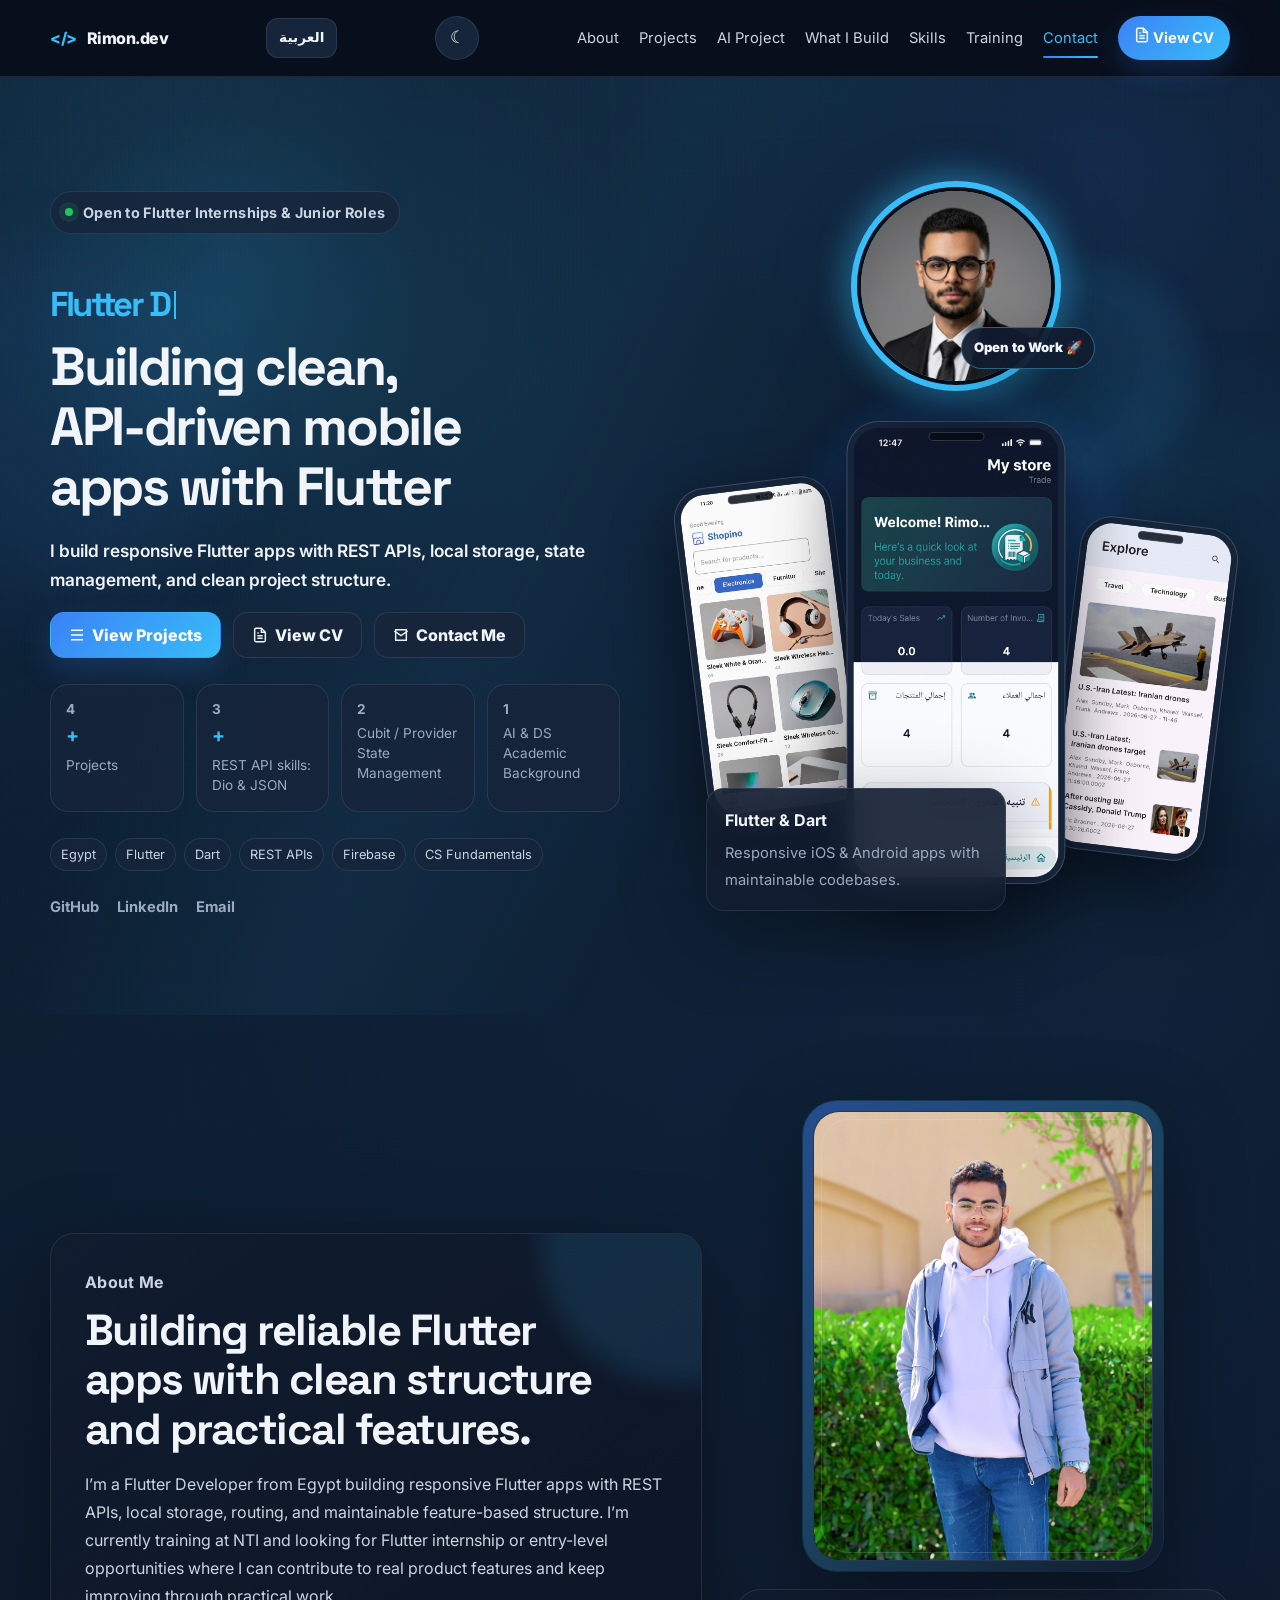
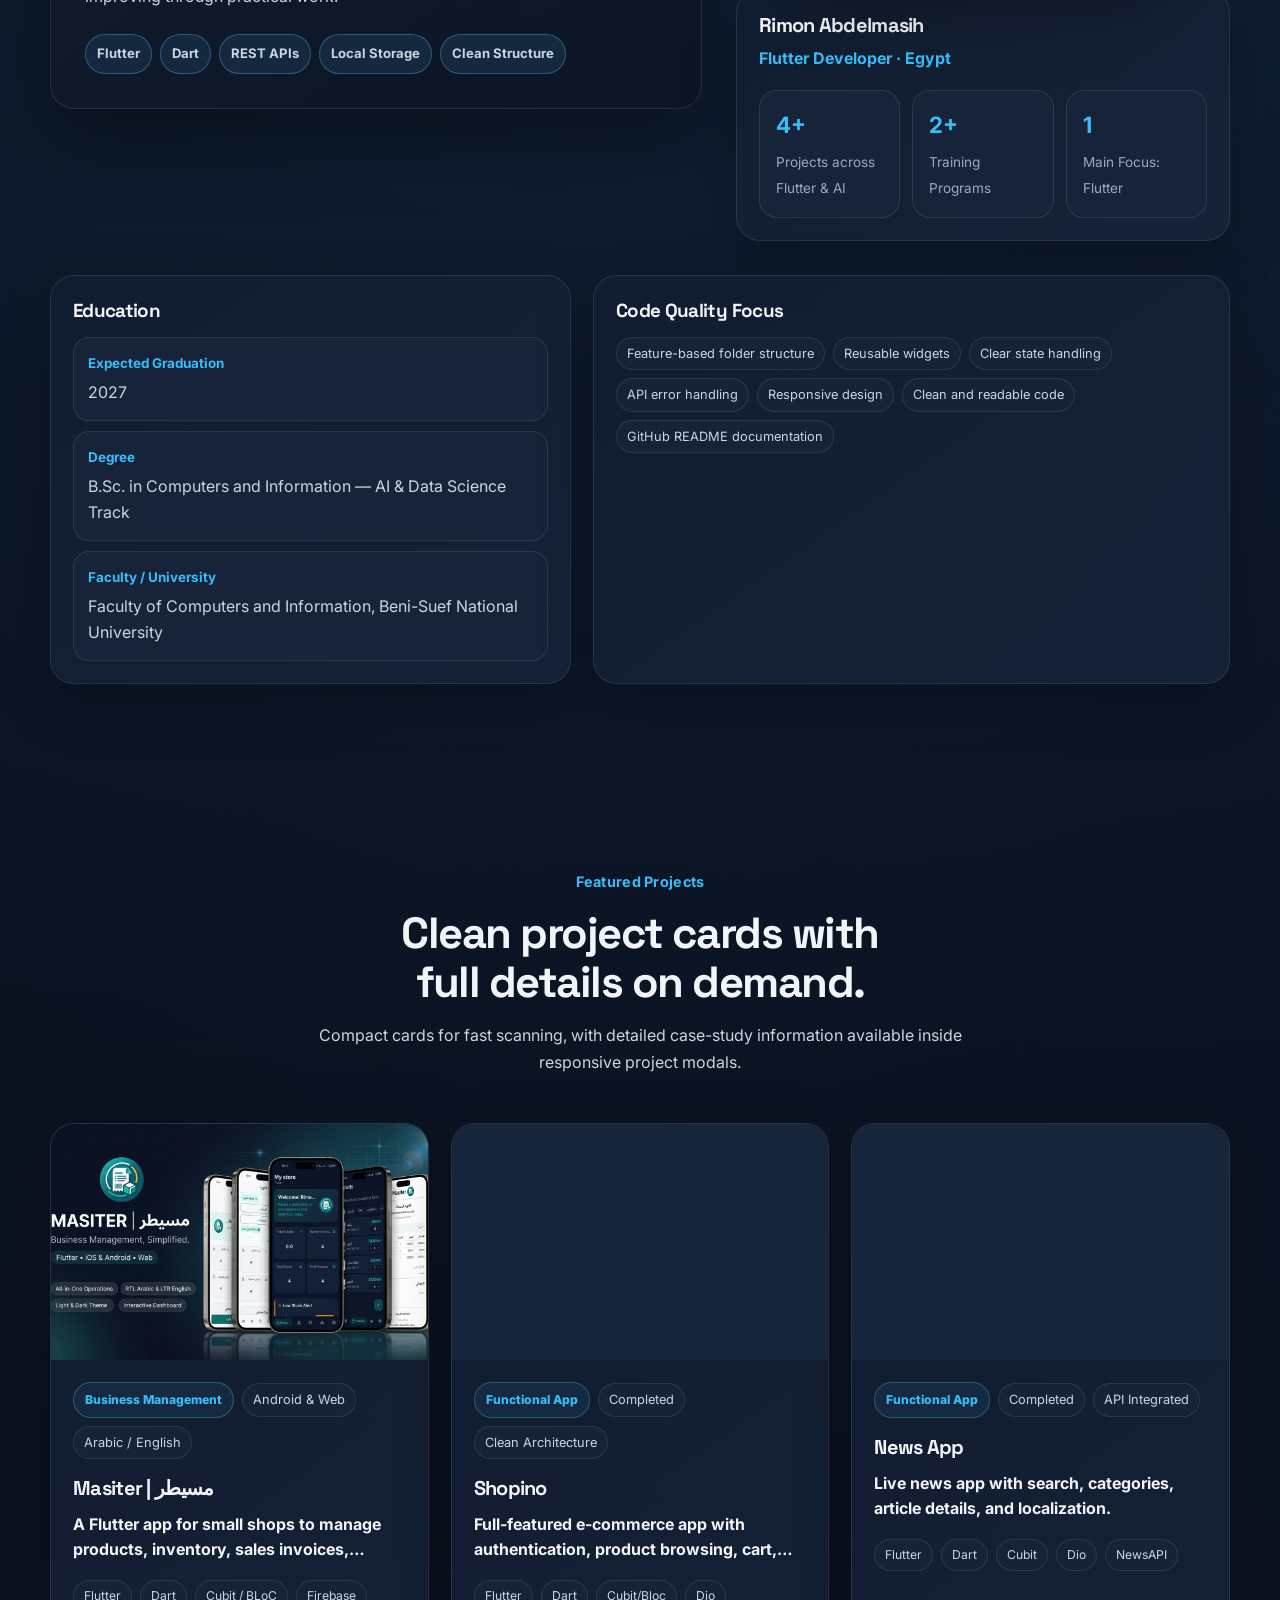
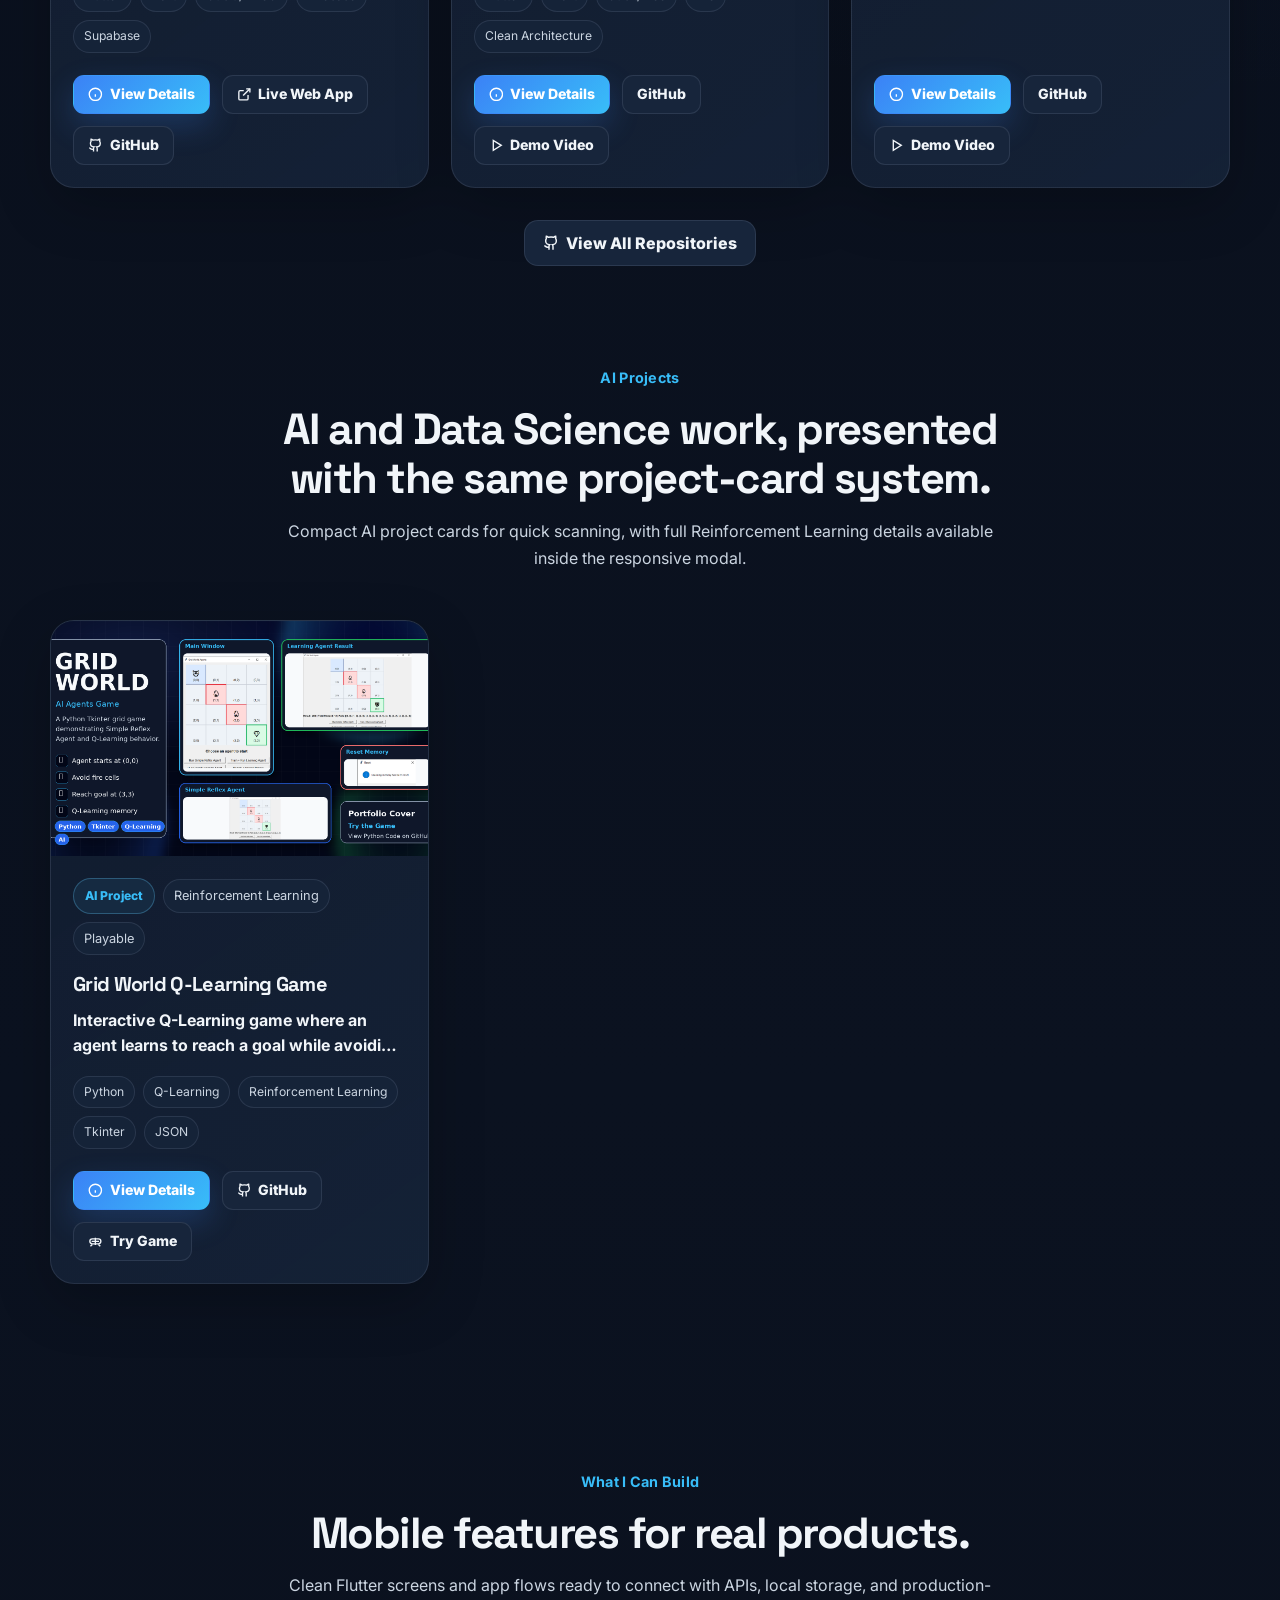
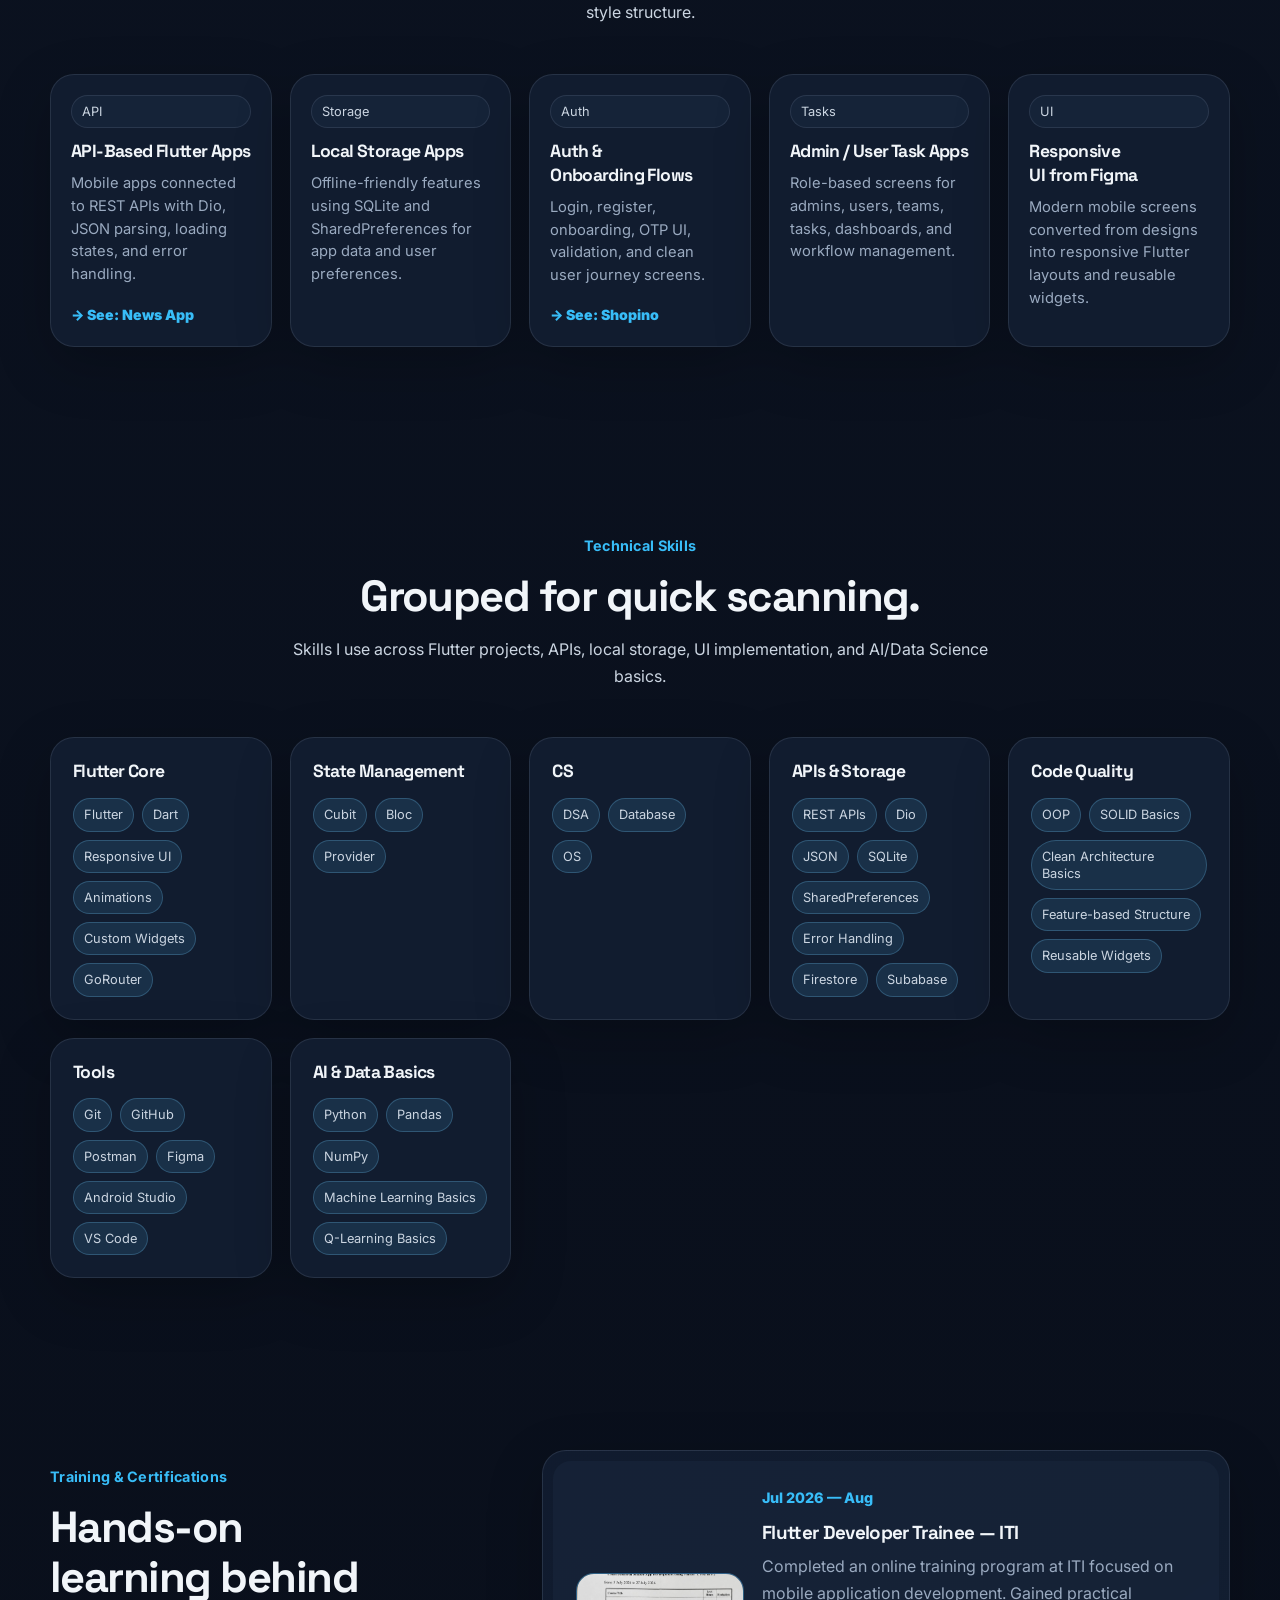
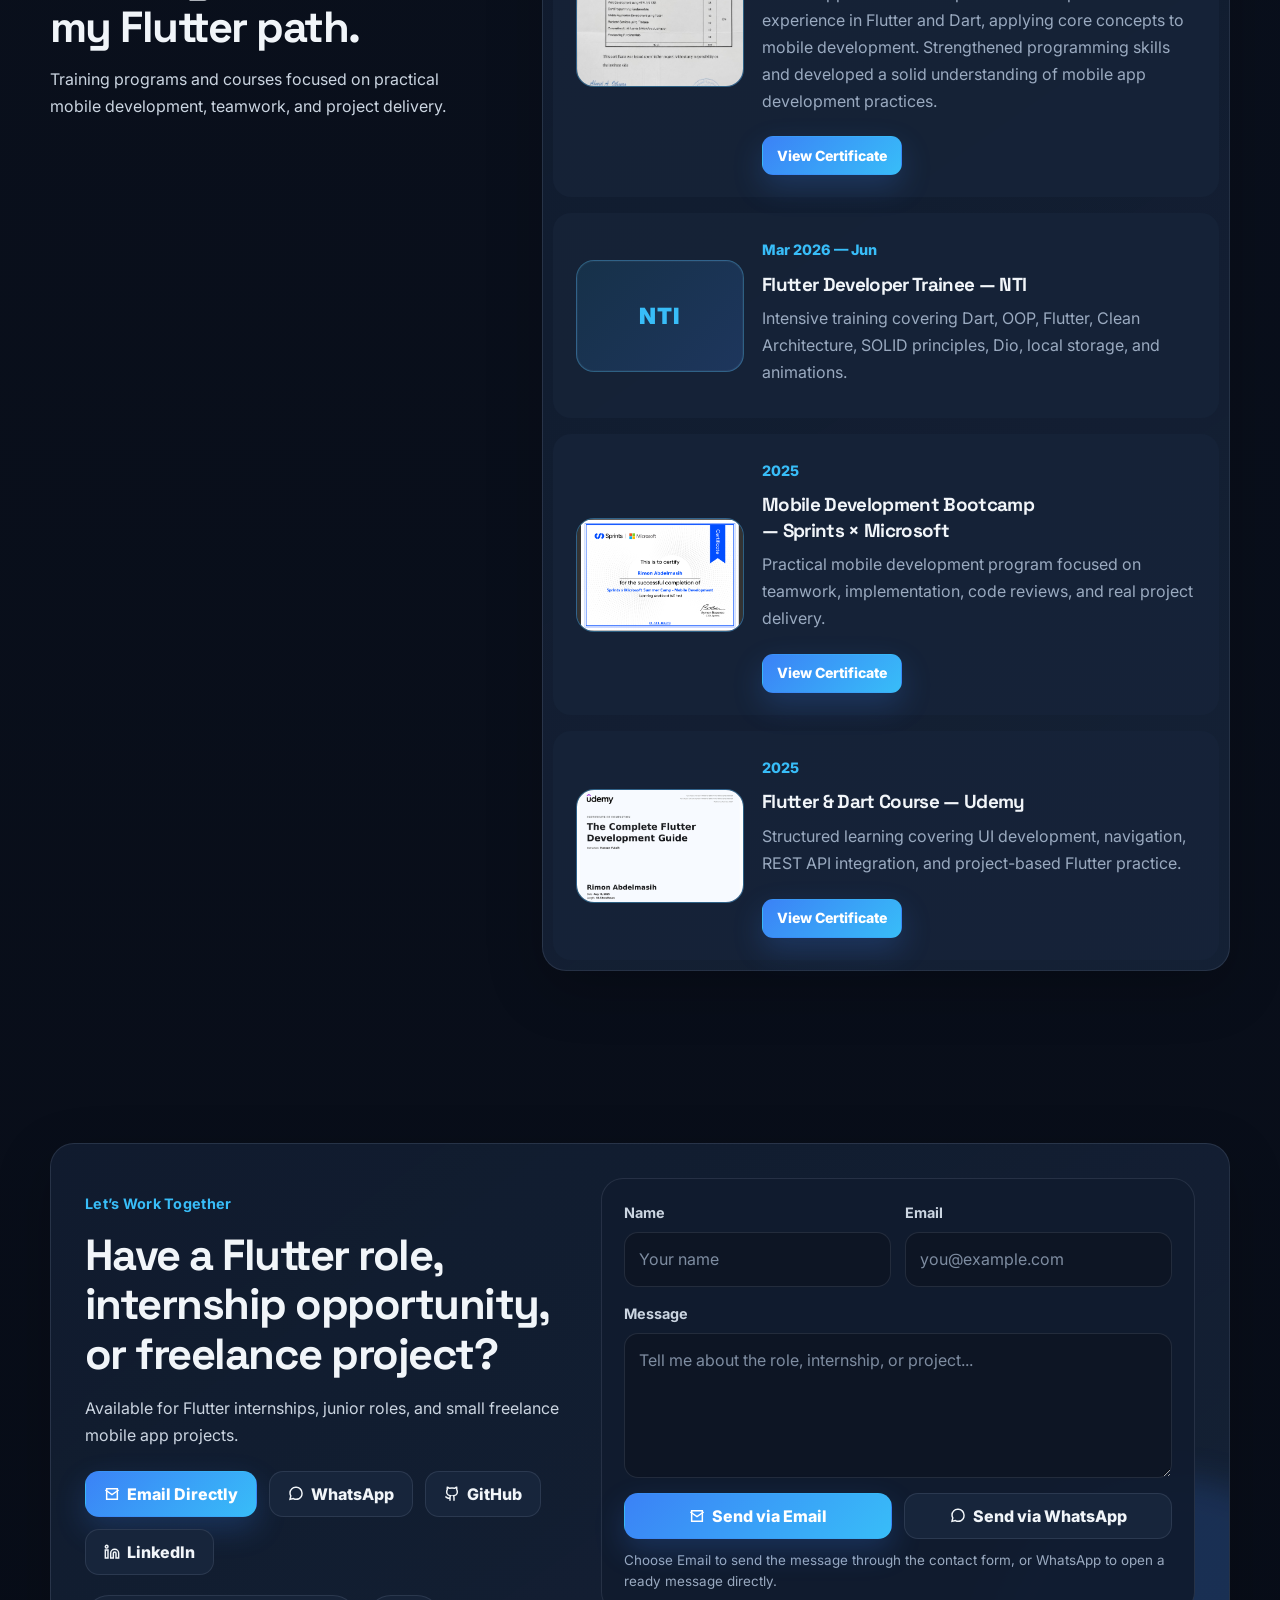
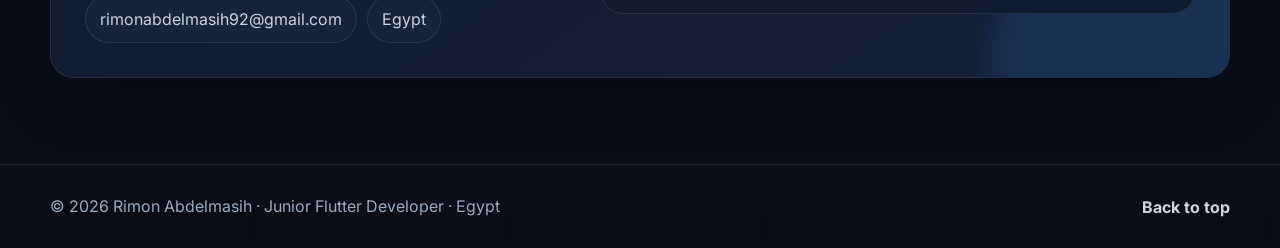
==== commit 83cf2aae: "-" ====
--- a/index.html
+++ b/index.html
@@ -1,749 +1,1553 @@
-<!DOCTYPE html>
-<html lang="en">
-<head>
-  <meta charset="UTF-8" />
-  <meta name="viewport" content="width=device-width, initial-scale=1.0" />
-  <meta name="description" content="Rimon Abdelmasih portfolio — Flutter Developer building clean, API-driven mobile apps with Flutter, Dart, REST APIs, local storage, and modern UI." />
-  <meta name="theme-color" content="#0D1117" />
-  <link rel="canonical" href="https://rimonnnn.github.io/" />
-
-<link rel="icon" type="image/png" href="assets/favicon.png" />
-<link rel="apple-touch-icon" href="assets/favicon.png" />
-
-<script type="application/ld+json">
-{
-  "@context": "https://schema.org",
-  "@type": "Person",
-  "name": "Rimon Abdelmasih",
-  "jobTitle": "Flutter Developer",
-  "url": "https://rimonnnn.github.io/",
-  "image": "https://rimonnnn.github.io/profile_photo.png",
-  "sameAs": [
-    "https://github.com/rimonnnn",
-    "https://www.linkedin.com/in/rimon-abdelmasih"
-  ],
-  "email": "mailto:rimonabdelmasih92@gmail.com",
-  "address": {
-    "@type": "PostalAddress",
-    "addressCountry": "EG"
-  },
-  "knowsAbout": ["Flutter", "Dart", "REST APIs", "Clean Architecture", "BLoC", "Mobile App Development"]
-}
-</script>
-
-  <meta property="og:title" content="Rimon Abdelmasih | Flutter Developer Portfolio">
-  <meta property="og:description" content="Flutter Developer portfolio with practical mobile apps, REST API integration, local storage, state management, and AI/Data Science background.">
-  <meta property="og:image" content="https://rimonnnn.github.io/profile_photo.png">
-  <meta property="og:url" content="https://rimonnnn.github.io/">
-  <meta property="og:type" content="website">
-  <meta name="twitter:card" content="summary_large_image">
-  <meta name="twitter:title" content="Rimon Abdelmasih | Flutter Developer Portfolio">
-  <meta name="twitter:description" content="Flutter portfolio with practical mobile apps, API integration, local storage, and AI/Data Science background.">
-  <meta name="twitter:image" content="https://rimonnnn.github.io/profile_photo.png">
-
-  <title>Rimon Abdelmasih | Flutter Developer Portfolio</title>
-
-  <link rel="preconnect" href="https://fonts.googleapis.com">
-  <link rel="preconnect" href="https://fonts.gstatic.com" crossorigin>
-  <link href="https://fonts.googleapis.com/css2?family=Inter:wght@400;500;600;700;800&family=Space+Grotesk:wght@600;700&display=swap" rel="stylesheet">
-
-  <link rel="stylesheet" href="css/base.css">
-<link rel="stylesheet" href="css/components.css">
-<link rel="stylesheet" href="css/header.css">
-<link rel="stylesheet" href="css/hero.css">
-<link rel="stylesheet" href="css/about.css">
-<link rel="stylesheet" href="css/projects.css">
-<link rel="stylesheet" href="css/build-skills.css">
-<link rel="stylesheet" href="css/training.css">
-<link rel="stylesheet" href="css/contact.css">
-<link rel="stylesheet" href="css/theme.css">
-<link rel="stylesheet" href="css/utilities.css">
-</head>
-<body data-theme="dark">
-  <script>
-    /* Critical, render-blocking, pre-paint bootstrap.
-       Placed first inside <body> (not <head>, since body already exists here).
-       It does three things before any content is parsed:
-       1) Marks the page as JS-enabled (<html class="js">) so scroll-reveal
-          content is only hidden when JavaScript is actually running.
-       2) Defines window.handleImgError so inline onerror="" handlers on <img>
-          tags can never run before the function exists (main.js is deferred).
-       3) Resolves the saved theme to prevent a flash of the wrong theme. */
-    (function () {
-      var root = document.documentElement;
-      root.classList.add('js');
-
-      window.handleImgError = function (imgEl, fallbackSrc) {
-        imgEl.onerror = null;
-        imgEl.src = fallbackSrc;
-      };
-
-      try {
-        var stored = localStorage.getItem('portfolio-theme');
-        var theme = (stored === 'light' || stored === 'dark') ? stored : 'dark';
-        document.body.setAttribute('data-theme', theme);
-      } catch (e) { /* localStorage unavailable — fall back to default dark */ }
-
-      /* Safety net: if main.js never runs (blocked or failed to load),
-         drop the "js" class so .reveal content is not left invisible. */
-      window.setTimeout(function () {
-        if (!window.__portfolioReady) root.classList.remove('js');
-      }, 4000);
-    })();
-  </script>
-
-  <div class="page-noise"></div>
-
-  <header class="site-header" id="top">
-    <nav class="navbar container" aria-label="Primary navigation">
-      <a href="#top" class="brand" aria-label="Rimon home">
-        <span class="brand-mark">&lt;/&gt;</span>
-        <span>Rimon.dev</span>
-      </a>
-
-      <button class="theme-toggle" id="themeToggle" type="button" aria-label="Switch to light mode" aria-pressed="false">
-        <span class="theme-toggle__icon" aria-hidden="true">☾</span>
-      </button>
-
-      <button class="menu-toggle" id="menuToggle" aria-label="Open menu" aria-expanded="false">
-        <span></span>
-        <span></span>
-        <span></span>
-      </button>
-
-      <div class="nav-links" id="navLinks">
-        <a href="#about">About</a>
-        <a href="#projects">Projects</a>
-        <a href="#ai-project">AI Project</a>
-        <a href="#build">What I Build</a>
-        <a href="#skills">Skills</a>
-        <a href="#training">Training</a>
-        <a href="#contact">Contact</a>
-        <a class="nav-cv" href="Rimon_Abdelmasih_CV_ATS_Updated-1%20%282%29.pdf" target="_blank" rel="noopener"><svg class="btn-icon" viewBox="0 0 24 24" fill="none" stroke="currentColor" aria-hidden="true"><path d="M14 2H6a2 2 0 0 0-2 2v16a2 2 0 0 0 2 2h12a2 2 0 0 0 2-2V8z"/><path d="M14 2v6h6"/><path d="M16 13H8"/><path d="M16 17H8"/><path d="M10 9H8"/></svg>View CV</a>
+<!doctype html>
+<html lang="en" dir="ltr" data-language="en">
+  <head>
+    <meta charset="UTF-8" />
+    <meta name="viewport" content="width=device-width, initial-scale=1.0" />
+    <meta
+      name="description"
+      content="Rimon Abdelmasih portfolio — Flutter Developer building clean, API-driven mobile apps with Flutter, Dart, REST APIs, local storage, and modern UI."
+    />
+    <meta name="theme-color" content="#080D18" />
+    <link rel="canonical" href="https://rimonnnn.github.io/" />
+    <link rel="icon" type="image/png" href="assets/favicon.png" />
+    <link rel="apple-touch-icon" href="assets/favicon.png" />
+
+    <script type="application/ld+json">
+      {
+        "@context": "https://schema.org",
+        "@type": "Person",
+        "name": "Rimon Abdelmasih",
+        "jobTitle": "Flutter Developer",
+        "url": "https://rimonnnn.github.io/",
+        "image": "https://rimonnnn.github.io/profile_photo.png",
+        "sameAs": [
+          "https://github.com/rimonnnn",
+          "https://www.linkedin.com/in/rimon-abdelmasih"
+        ],
+        "email": "rimonabdelmasih92@gmail.com",
+        "address": {
+          "@type": "PostalAddress",
+          "addressCountry": "EG"
+        },
+        "knowsAbout": [
+          "Flutter",
+          "Dart",
+          "REST APIs",
+          "Clean Architecture",
+          "BLoC",
+          "Mobile App Development"
+        ]
+      }
+    </script>
+
+    <meta
+      property="og:title"
+      content="Rimon Abdelmasih | Flutter Developer Portfolio"
+    />
+    <meta
+      property="og:description"
+      content="Flutter Developer portfolio with practical mobile apps, REST API integration, local storage, state management, and AI/Data Science background."
+    />
+    <meta
+      property="og:image"
+      content="https://rimonnnn.github.io/profile_photo.png"
+    />
+    <meta property="og:url" content="https://rimonnnn.github.io/" />
+    <meta property="og:type" content="website" />
+
+    <meta name="twitter:card" content="summary_large_image" />
+    <meta
+      name="twitter:title"
+      content="Rimon Abdelmasih | Flutter Developer Portfolio"
+    />
+    <meta
+      name="twitter:description"
+      content="Flutter portfolio with practical mobile apps, API integration, local storage, and AI/Data Science background."
+    />
+    <meta
+      name="twitter:image"
+      content="https://rimonnnn.github.io/profile_photo.png"
+    />
+
+    <title>Rimon Abdelmasih | Flutter Developer Portfolio</title>
+
+    <link rel="preconnect" href="https://fonts.googleapis.com" />
+    <link rel="preconnect" href="https://fonts.gstatic.com" crossorigin />
+    <link
+      href="https://fonts.googleapis.com/css2?family=IBM+Plex+Sans+Arabic:wght@400;500;600;700&family=Inter:wght@400;500;600;700;800&family=Space+Grotesk:wght@500;600;700&display=swap"
+      rel="stylesheet"
+    />
+
+    <link rel="stylesheet" href="css/base.css" />
+    <link rel="stylesheet" href="css/components.css" />
+    <link rel="stylesheet" href="css/header.css" />
+    <link rel="stylesheet" href="css/hero.css" />
+    <link rel="stylesheet" href="css/about.css" />
+    <link rel="stylesheet" href="css/projects.css" />
+    <link rel="stylesheet" href="css/build-skills.css" />
+    <link rel="stylesheet" href="css/training.css" />
+    <link rel="stylesheet" href="css/contact.css" />
+    <link rel="stylesheet" href="css/theme.css" />
+    <link rel="stylesheet" href="css/utilities.css" />
+    <link rel="stylesheet" href="css/language.css" />
+  </head>
+
+  <body data-theme="dark">
+    <script>
+      /* Critical pre-paint bootstrap:
+         1. Flags JS support for scroll reveal.
+         2. Defines the image fallback handler.
+         3. Applies the saved theme and matching browser theme color.
+         4. Safety net: reveals content if main.js fails to load. */
+      (function () {
+        var root = document.documentElement;
+        root.classList.add("js");
+
+        window.handleImgError = function (img, fallbackSrc) {
+          if (!img) return;
+          img.onerror = null;
+          if (fallbackSrc) img.src = fallbackSrc;
+        };
+
+        function updateThemeColor(theme) {
+          const meta = document.querySelector('meta[name="theme-color"]');
+
+          if (!meta) return;
+
+          meta.setAttribute(
+            "content",
+            theme === "light" ? "#F8FAFC" : "#080D18",
+          );
+        }
+
+        var theme = "dark";
+        try {
+          var stored = localStorage.getItem("portfolio-theme");
+          if (stored === "light" || stored === "dark") theme = stored;
+        } catch (e) {
+          /* localStorage unavailable: keep default dark theme. */
+        }
+        document.body.setAttribute("data-theme", theme);
+        updateThemeColor(theme);
+
+        var language = "en";
+        try {
+          var storedLanguage = localStorage.getItem("portfolio-language");
+          if (storedLanguage === "ar" || storedLanguage === "en") {
+            language = storedLanguage;
+          }
+        } catch (e) {
+          /* localStorage unavailable: keep English as the default language. */
+        }
+        root.setAttribute("lang", language);
+        root.setAttribute("dir", language === "ar" ? "rtl" : "ltr");
+        root.setAttribute("data-language", language);
+
+        window.setTimeout(function () {
+          if (!window.__portfolioReady) root.classList.remove("js");
+        }, 4000);
+      })();
+    </script>
+
+    <!-- SVG icon sprite: each icon is defined once and reused via <use> -->
+    <svg
+      width="0"
+      height="0"
+      style="position: absolute"
+      aria-hidden="true"
+      focusable="false"
+    >
+      <defs>
+        <symbol id="i-list" viewBox="0 0 24 24">
+          <path d="M3 5h18" />
+          <path d="M3 12h18" />
+          <path d="M3 19h18" />
+        </symbol>
+        <symbol id="i-cv" viewBox="0 0 24 24">
+          <path
+            d="M14 2H6a2 2 0 0 0-2 2v16a2 2 0 0 0 2 2h12a2 2 0 0 0 2-2V8z"
+          />
+          <path d="M14 2v6h6" />
+          <path d="M16 13H8" />
+          <path d="M16 17H8" />
+          <path d="M10 9H8" />
+        </symbol>
+        <symbol id="i-mail" viewBox="0 0 24 24">
+          <path d="M4 4h16v16H4z" />
+          <path d="m22 6-10 7L2 6" />
+        </symbol>
+        <symbol id="i-info" viewBox="0 0 24 24">
+          <circle cx="12" cy="12" r="10" />
+          <path d="M12 16v-4" />
+          <path d="M12 8h.01" />
+        </symbol>
+        <symbol id="i-external" viewBox="0 0 24 24">
+          <path d="M18 13v6a2 2 0 0 1-2 2H5a2 2 0 0 1-2-2V8a2 2 0 0 1 2-2h6" />
+          <path d="M15 3h6v6" />
+          <path d="M10 14 21 3" />
+        </symbol>
+        <symbol id="i-github" viewBox="0 0 24 24">
+          <path
+            d="M15 22v-4a4.8 4.8 0 0 0-1-3.5c3 0 6-2 6-5.5.08-1.25-.27-2.48-1-3.5.28-1.15.28-2.35 0-3.5 0 0-1 0-3 1.5-2.64-.5-5.36-.5-8 0C6 2 5 2 5 2c-.3 1.15-.3 2.35 0 3.5A5.4 5.4 0 0 0 4 9c0 3.5 3 5.5 6 5.5-.39.49-.68 1.05-.85 1.65-.17.6-.22 1.23-.15 1.85v4"
+          />
+          <path d="M9 18c-4.51 2-5-2-7-2" />
+        </symbol>
+        <symbol id="i-play" viewBox="0 0 24 24">
+          <path d="M7 4v16l13-8z" />
+        </symbol>
+        <symbol id="i-game" viewBox="0 0 24 24">
+          <path d="M6 12h12" />
+          <path d="M12 6v12" />
+          <path d="M17 17l3 3" />
+          <path d="M7 17l-3 3" />
+          <rect x="3" y="8" width="18" height="8" rx="4" />
+        </symbol>
+        <symbol id="i-whatsapp" viewBox="0 0 24 24">
+          <path
+            d="M21 11.5a8.38 8.38 0 0 1-1.2 4.32A8.5 8.5 0 0 1 12.5 20a8.38 8.38 0 0 1-4.32-1.2L3 20l1.2-5.18A8.38 8.38 0 0 1 3 10.5 8.5 8.5 0 0 1 11.5 2h.5A8.5 8.5 0 0 1 21 10.5z"
+          />
+        </symbol>
+        <symbol id="i-linkedin" viewBox="0 0 24 24">
+          <path
+            d="M16 8a6 6 0 0 1 6 6v7h-4v-7a2 2 0 0 0-4 0v7h-4v-7a6 6 0 0 1 6-6z"
+          />
+          <path d="M2 9h4v12H2z" />
+          <circle cx="4" cy="4" r="2" />
+        </symbol>
+      </defs>
+    </svg>
+
+    <div class="page-noise" aria-hidden="true"></div>
+
+    <header class="site-header" id="top">
+      <nav class="navbar container" aria-label="Primary navigation">
+        <a href="#top" class="brand" aria-label="Rimon home">
+          <span class="brand-mark">&lt;/&gt;</span>
+          <span>Rimon.dev</span>
+        </a>
+
+        <button
+          class="language-toggle"
+          id="languageToggle"
+          type="button"
+          aria-label="Switch language to Arabic"
+          lang="ar"
+          dir="auto"
+        >
+          العربية
+        </button>
+
+        <button
+          class="theme-toggle"
+          id="themeToggle"
+          type="button"
+          aria-label="Toggle color theme"
+          aria-pressed="false"
+        >
+          <span class="theme-toggle__icon" aria-hidden="true">☾</span>
+        </button>
+
+        <button
+          class="menu-toggle"
+          id="menuToggle"
+          type="button"
+          aria-label="Open menu"
+          aria-expanded="false"
+          aria-controls="navLinks"
+        >
+          <span></span>
+          <span></span>
+          <span></span>
+        </button>
+
+        <div class="nav-links" id="navLinks">
+          <a href="#about">About</a>
+          <a href="#projects">Projects</a>
+          <a href="#ai-project">AI Project</a>
+          <a href="#build">What I Build</a>
+          <a href="#skills">Skills</a>
+          <a href="#training">Training</a>
+          <a href="#contact">Contact</a>
+          <a
+            class="nav-cv"
+            href="Rimon_Abdelmasih_CV_ATS_Updated-1%20%282%29.pdf"
+            target="_blank"
+            rel="noopener noreferrer"
+          >
+            <svg
+              class="btn-icon"
+              viewBox="0 0 24 24"
+              fill="none"
+              stroke="currentColor"
+              aria-hidden="true"
+            >
+              <use href="#i-cv" />
+            </svg>
+            View CV
+          </a>
+        </div>
+      </nav>
+    </header>
+
+    <main>
+      <section class="hero section-padding">
+        <div class="container hero-grid">
+          <div class="hero-content reveal">
+            <div class="eyebrow">
+              <span class="status-dot" aria-hidden="true"></span>
+              Open to Flutter Internships &amp; Junior Roles
+            </div>
+
+            <h1
+              aria-label="Flutter Developer. Building clean, API-driven mobile apps with Flutter"
+            >
+              <span
+                class="typewriter-role"
+                id="typewriterRole"
+                aria-hidden="true"
+                >Flutter Developer</span
+              >
+              <span class="hero-title-line"
+                >Building clean, API-driven mobile apps with Flutter</span
+              >
+            </h1>
+
+            <p class="hero-subtitle">
+              I build responsive Flutter apps with REST APIs, local storage,
+              state management, and clean project structure.
+            </p>
+
+            <div class="hero-actions">
+              <a class="btn btn-primary" href="#projects">
+                <svg
+                  class="btn-icon"
+                  viewBox="0 0 24 24"
+                  fill="none"
+                  stroke="currentColor"
+                  aria-hidden="true"
+                >
+                  <use href="#i-list" />
+                </svg>
+                View Projects
+              </a>
+              <a
+                class="btn btn-secondary"
+                href="Rimon_Abdelmasih_CV_ATS_Updated-1%20%282%29.pdf"
+                target="_blank"
+                rel="noopener noreferrer"
+              >
+                <svg
+                  class="btn-icon"
+                  viewBox="0 0 24 24"
+                  fill="none"
+                  stroke="currentColor"
+                  aria-hidden="true"
+                >
+                  <use href="#i-cv" />
+                </svg>
+                View CV
+              </a>
+              <a class="btn btn-secondary" href="#contact">
+                <svg
+                  class="btn-icon"
+                  viewBox="0 0 24 24"
+                  fill="none"
+                  stroke="currentColor"
+                  aria-hidden="true"
+                >
+                  <use href="#i-mail" />
+                </svg>
+                Contact Me
+              </a>
+            </div>
+
+            <div class="hero-stats" aria-label="Quick achievements">
+              <div class="hero-stat">
+                <strong><span class="counter" data-count="4">0</span>+</strong>
+                <span>Projects</span>
+              </div>
+              <div class="hero-stat">
+                <strong><span class="counter" data-count="3">0</span>+</strong>
+                <span>REST API skills: Dio &amp; JSON</span>
+              </div>
+              <div class="hero-stat">
+                <strong><span class="counter" data-count="2">0</span></strong>
+                <span>Cubit / Provider State Management</span>
+              </div>
+              <div class="hero-stat">
+                <strong><span class="counter" data-count="1">0</span></strong>
+                <span>AI &amp; DS Academic Background</span>
+              </div>
+            </div>
+
+            <div class="hero-meta" aria-label="Core details">
+              <span>Egypt</span>
+              <span>Flutter</span>
+              <span>Dart</span>
+              <span>REST APIs</span>
+              <span>Firebase</span>
+              <span>CS Fundamentals</span>
+            </div>
+
+            <div class="social-row">
+              <a
+                href="https://github.com/rimonnnn"
+                target="_blank"
+                rel="noopener noreferrer"
+                >GitHub</a
+              >
+              <a
+                href="https://www.linkedin.com/in/rimon-abdelmasih"
+                target="_blank"
+                rel="noopener noreferrer"
+                >LinkedIn</a
+              >
+              <a
+                href="mailto:rimonabdelmasih92@gmail.com?subject=Flutter%20Opportunity"
+                >Email</a
+              >
+            </div>
+          </div>
+
+          <div
+            class="hero-visual reveal delay-1"
+            aria-label="Flutter project previews"
+          >
+            <div class="glow glow-one" aria-hidden="true"></div>
+            <div class="glow glow-two" aria-hidden="true"></div>
+
+            <div class="hero-profile-frame">
+              <img
+                src="./assets/profile_photo.png"
+                onerror="handleImgError(this, 'profile_photo.png')"
+                alt="Photo of Rimon Abdelmasih"
+                width="190"
+                height="190"
+                loading="eager"
+                fetchpriority="high"
+                decoding="async"
+              />
+              <span class="open-work-badge">Open to Work 🚀</span>
+            </div>
+
+            <div class="mockup-stack" aria-label="App screenshots">
+              <article class="phone-card phone-card-small left">
+                <img
+                  src="assets/shopino_hero.jpg"
+                  alt="Shopino App preview"
+                  loading="lazy"
+                  decoding="async"
+                />
+              </article>
+              <article class="phone-card main-phone">
+                <img
+                  src="assets/masiter_hero.jpeg"
+                  alt="Masiter App preview"
+                  loading="eager"
+                  decoding="async"
+                />
+              </article>
+              <article class="phone-card phone-card-small right">
+                <img
+                  src="assets/news_hero.jpg"
+                  alt="News App preview"
+                  loading="lazy"
+                  decoding="async"
+                />
+              </article>
+            </div>
+
+            <div class="visual-card">
+              <strong>Flutter &amp; Dart</strong>
+              <span
+                >Responsive iOS &amp; Android apps with maintainable
+                codebases.</span
+              >
+            </div>
+          </div>
+        </div>
+      </section>
+
+      <section class="about section-padding" id="about">
+        <div class="container about-layout">
+          <div class="about-intro reveal">
+            <p class="section-kicker">About Me</p>
+            <h2>
+              Building reliable Flutter apps with clean structure and practical
+              features.
+            </h2>
+            <p>
+              I’m a Flutter Developer from Egypt building responsive Flutter
+              apps with REST APIs, local storage, routing, and maintainable
+              feature-based structure. I’m currently training at NTI and looking
+              for Flutter internship or entry-level opportunities where I can
+              contribute to real product features and keep improving through
+              practical work.
+            </p>
+            <div class="about-highlights">
+              <span>Flutter</span>
+              <span>Dart</span>
+              <span>REST APIs</span>
+              <span>Local Storage</span>
+              <span>Clean Structure</span>
+            </div>
+          </div>
+
+          <div class="about-showcase reveal delay-1">
+            <div class="profile-frame">
+              <img
+                src="assets/about_photo.jpg"
+                onerror="handleImgError(this, 'profile_photo.png')"
+                alt="Photo of Rimon Abdelmasih"
+                loading="lazy"
+                decoding="async"
+                width="360"
+                height="450"
+              />
+            </div>
+            <div class="about-card premium-about-card">
+              <div class="about-profile-text">
+                <h3>Rimon Abdelmasih</h3>
+                <p>Flutter Developer · Egypt</p>
+              </div>
+              <div class="stats-grid about-stats">
+                <div>
+                  <strong>4+</strong>
+                  <span>Projects across Flutter &amp; AI</span>
+                </div>
+                <div>
+                  <strong>2+</strong>
+                  <span>Training Programs</span>
+                </div>
+                <div>
+                  <strong>1</strong>
+                  <span>Main Focus: Flutter</span>
+                </div>
+              </div>
+            </div>
+          </div>
+
+          <div class="about-details-grid">
+            <div class="education-card reveal">
+              <h3>Education</h3>
+              <div class="education-meta">
+                <div>
+                  <strong>Expected Graduation</strong>
+                  <span>2027</span>
+                </div>
+                <div>
+                  <strong>Degree</strong>
+                  <span
+                    >B.Sc. in Computers and Information — AI &amp; Data Science
+                    Track</span
+                  >
+                </div>
+                <div>
+                  <strong>Faculty / University</strong>
+                  <span
+                    >Faculty of Computers and Information, Beni-Suef National
+                    University</span
+                  >
+                </div>
+              </div>
+            </div>
+
+            <div class="quality-card reveal delay-1">
+              <h3>Code Quality Focus</h3>
+              <div class="quality-list">
+                <span>Feature-based folder structure</span>
+                <span>Reusable widgets</span>
+                <span>Clear state handling</span>
+                <span>API error handling</span>
+                <span>Responsive design</span>
+                <span>Clean and readable code</span>
+                <span>GitHub README documentation</span>
+              </div>
+            </div>
+          </div>
+        </div>
+      </section>
+
+      <section class="projects section-padding" id="projects">
+        <div class="container">
+          <div class="section-heading centered reveal">
+            <p class="section-kicker">Featured Projects</p>
+            <h2>Clean project cards with full details on demand.</h2>
+            <p>
+              Compact cards for fast scanning, with detailed case-study
+              information available inside responsive project modals.
+            </p>
+          </div>
+
+          <div class="project-grid">
+            <!-- Masiter -->
+            <article class="project-card reveal" data-project-card="masiter">
+              <button
+                class="project-image project-image-button"
+                type="button"
+                data-project-open="masiter"
+                aria-label="Open Masiter project details"
+              >
+                <img
+                  src="assets/masiter.jpeg"
+                  alt="Masiter business management application collage"
+                  loading="lazy"
+                  decoding="async"
+                />
+                <span class="project-image-hint">View Details</span>
+              </button>
+
+              <div class="project-content">
+                <div class="project-topline badge-row">
+                  <span class="project-type">Business Management</span>
+                  <span class="project-chip">Android &amp; Web</span>
+                  <span class="project-chip">Arabic / English</span>
+                </div>
+
+                <h3>Masiter | مسيطر</h3>
+
+                <p class="project-short">
+                  A Flutter app for small shops to manage products, inventory,
+                  sales invoices, customers, and outstanding balances across
+                  mobile and web.
+                </p>
+
+                <div
+                  class="tech-list compact-tech-list"
+                  aria-label="Masiter tech stack"
+                >
+                  <span>Flutter</span>
+                  <span>Dart</span>
+                  <span>Cubit / BLoC</span>
+                  <span>Firebase</span>
+                  <span>Supabase</span>
+                </div>
+
+                <div class="project-actions">
+                  <button
+                    class="btn btn-small btn-primary"
+                    type="button"
+                    data-project-open="masiter"
+                  >
+                    <svg
+                      class="btn-icon"
+                      viewBox="0 0 24 24"
+                      fill="none"
+                      stroke="currentColor"
+                      aria-hidden="true"
+                    >
+                      <use href="#i-info" />
+                    </svg>
+                    View Details
+                  </button>
+
+                  <a
+                    class="btn btn-small btn-secondary"
+                    href="https://masiter.web.app/"
+                    target="_blank"
+                    rel="noopener noreferrer"
+                  >
+                    <svg
+                      class="btn-icon"
+                      viewBox="0 0 24 24"
+                      fill="none"
+                      stroke="currentColor"
+                      aria-hidden="true"
+                    >
+                      <use href="#i-external" />
+                    </svg>
+                    Live Web App
+                  </a>
+
+                  <a
+                    class="btn btn-small btn-secondary"
+                    href="https://github.com/rimonnnn/masiter"
+                    target="_blank"
+                    rel="noopener noreferrer"
+                  >
+                    <svg
+                      class="btn-icon"
+                      viewBox="0 0 24 24"
+                      fill="none"
+                      stroke="currentColor"
+                      aria-hidden="true"
+                    >
+                      <use href="#i-github" />
+                    </svg>
+                    GitHub
+                  </a>
+                </div>
+              </div>
+            </article>
+
+            <!-- Shopino -->
+            <article class="project-card reveal" data-project-card="shopino">
+              <button
+                class="project-image project-image-button"
+                type="button"
+                data-project-open="shopino"
+                aria-label="Open Shopino project details"
+              >
+                <img
+                  src="assets/shopino.jpeg"
+                  alt="Shopino project preview"
+                  loading="lazy"
+                  decoding="async"
+                  width="520"
+                  height="325"
+                />
+                <span class="project-image-hint">View Details</span>
+              </button>
+
+              <div class="project-content">
+                <div class="project-topline badge-row">
+                  <span class="project-type">Functional App</span>
+                  <span class="project-chip">Completed</span>
+                  <span class="project-chip">Clean Architecture</span>
+                </div>
+
+                <h3>Shopino</h3>
+
+                <p class="project-short">
+                  Full-featured e-commerce app with authentication, product
+                  browsing, cart, and favorites.
+                </p>
+
+                <div
+                  class="tech-list compact-tech-list"
+                  aria-label="Shopino tech stack"
+                >
+                  <span>Flutter</span>
+                  <span>Dart</span>
+                  <span>Cubit/Bloc</span>
+                  <span>Dio</span>
+                  <span>Clean Architecture</span>
+                </div>
+
+                <div class="project-actions">
+                  <button
+                    class="btn btn-small btn-primary"
+                    type="button"
+                    data-project-open="shopino"
+                  >
+                    <svg
+                      class="btn-icon"
+                      viewBox="0 0 24 24"
+                      fill="none"
+                      stroke="currentColor"
+                      aria-hidden="true"
+                    >
+                      <use href="#i-info" />
+                    </svg>
+                    View Details
+                  </button>
+
+                  <a
+                    class="btn btn-small btn-secondary"
+                    href="https://github.com/rimonnnn/shopino_store"
+                    target="_blank"
+                    rel="noopener noreferrer"
+                  >
+                    GitHub
+                  </a>
+
+                  <a
+                    class="btn btn-small btn-secondary"
+                    href="https://drive.google.com/file/d/1hLKaIuwPIpzSWSK5bf1QOYVSc8mJMEfF/view?usp=drivesdk"
+                    target="_blank"
+                    rel="noopener noreferrer"
+                  >
+                    <svg
+                      class="btn-icon"
+                      viewBox="0 0 24 24"
+                      fill="none"
+                      stroke="currentColor"
+                      aria-hidden="true"
+                    >
+                      <use href="#i-play" />
+                    </svg>
+                    Demo Video
+                  </a>
+                </div>
+              </div>
+            </article>
+
+            <!-- News App -->
+            <article
+              class="project-card reveal delay-1"
+              data-project-card="news"
+            >
+              <button
+                class="project-image project-image-button"
+                type="button"
+                data-project-open="news"
+                aria-label="Open News App project details"
+              >
+                <img
+                  src="assets/news_app.jpeg"
+                  alt="News App project preview"
+                  loading="lazy"
+                  decoding="async"
+                  width="520"
+                  height="325"
+                />
+                <span class="project-image-hint">View Details</span>
+              </button>
+
+              <div class="project-content">
+                <div class="project-topline badge-row">
+                  <span class="project-type">Functional App</span>
+                  <span class="project-chip">Completed</span>
+                  <span class="project-chip">API Integrated</span>
+                </div>
+
+                <h3>News App</h3>
+
+                <p class="project-short">
+                  Live news app with search, categories, article details, and
+                  localization.
+                </p>
+
+                <div
+                  class="tech-list compact-tech-list"
+                  aria-label="News App tech stack"
+                >
+                  <span>Flutter</span>
+                  <span>Dart</span>
+                  <span>Cubit</span>
+                  <span>Dio</span>
+                  <span>NewsAPI</span>
+                </div>
+
+                <div class="project-actions">
+                  <button
+                    class="btn btn-small btn-primary"
+                    type="button"
+                    data-project-open="news"
+                  >
+                    <svg
+                      class="btn-icon"
+                      viewBox="0 0 24 24"
+                      fill="none"
+                      stroke="currentColor"
+                      aria-hidden="true"
+                    >
+                      <use href="#i-info" />
+                    </svg>
+                    View Details
+                  </button>
+
+                  <a
+                    class="btn btn-small btn-secondary"
+                    href="https://github.com/rimonnnn/news_app"
+                    target="_blank"
+                    rel="noopener noreferrer"
+                  >
+                    GitHub
+                  </a>
+
+                  <a
+                    class="btn btn-small btn-secondary"
+                    href="https://drive.google.com/file/d/1yh2RKrWxusozg1gjavGbvnTWAoYrISUx/view?usp=drive_link"
+                    target="_blank"
+                    rel="noopener noreferrer"
+                  >
+                    <svg
+                      class="btn-icon"
+                      viewBox="0 0 24 24"
+                      fill="none"
+                      stroke="currentColor"
+                      aria-hidden="true"
+                    >
+                      <use href="#i-play" />
+                    </svg>
+                    Demo Video
+                  </a>
+                </div>
+              </div>
+            </article>
+          </div>
+
+          <div class="projects-footer reveal">
+            <a
+              class="btn btn-secondary"
+              href="https://github.com/rimonnnn?tab=repositories"
+              target="_blank"
+              rel="noopener noreferrer"
+            >
+              <svg
+                class="btn-icon"
+                viewBox="0 0 24 24"
+                fill="none"
+                stroke="currentColor"
+                aria-hidden="true"
+              >
+                <use href="#i-github" />
+              </svg>
+              View All Repositories
+            </a>
+          </div>
+        </div>
+      </section>
+
+      <div class="project-modal" id="projectModal" aria-hidden="true">
+        <div class="project-modal__backdrop" data-modal-close></div>
+        <article
+          class="project-modal__panel"
+          role="dialog"
+          aria-modal="true"
+          aria-labelledby="modalProjectTitle"
+          tabindex="-1"
+        >
+          <button
+            class="project-modal__close"
+            type="button"
+            data-modal-close
+            aria-label="Close project details"
+          >
+            ×
+          </button>
+          <div class="project-modal__media" id="modalProjectMedia"></div>
+          <div class="project-modal__body">
+            <span class="project-modal__label" id="modalProjectLabel"></span>
+            <h2 id="modalProjectTitle"></h2>
+            <p class="project-modal__overview" id="modalProjectOverview"></p>
+            <div
+              class="project-modal__sections"
+              id="modalProjectSections"
+            ></div>
+            <div
+              class="tech-list project-modal__tech"
+              id="modalProjectTech"
+              aria-label="Project tech stack"
+            ></div>
+            <div
+              class="project-actions project-modal__actions"
+              id="modalProjectLinks"
+            ></div>
+          </div>
+        </article>
       </div>
-    </nav>
-  </header>
-
-  <main>
-    <section class="hero section-padding">
-      <div class="container hero-grid">
-        <div class="hero-content reveal">
-          <div class="eyebrow">
-            <span class="status-dot"></span>
-            Open to Flutter Internships &amp; Junior Roles
-          </div>
-
-          <h1 aria-label="Flutter Developer. Building clean, API-driven mobile apps with Flutter"><span class="typewriter-role" id="typewriterRole" aria-hidden="true">Flutter Developer</span><span class="hero-title-line">Building clean, API-driven mobile apps with Flutter</span></h1>
-
-          <p class="hero-subtitle">
-            I build responsive Flutter apps with REST APIs, local storage, state management, and clean project structure.
-          </p>
-
-          <div class="hero-actions">
-            <a class="btn btn-primary" href="#projects"><svg class="btn-icon" viewBox="0 0 24 24" fill="none" stroke="currentColor" aria-hidden="true"><path d="M3 5h18"/><path d="M3 12h18"/><path d="M3 19h18"/></svg>View Projects</a>
-            <a class="btn btn-secondary" href="Rimon_Abdelmasih_CV_ATS_Updated-1%20%282%29.pdf" target="_blank" rel="noopener"><svg class="btn-icon" viewBox="0 0 24 24" fill="none" stroke="currentColor" aria-hidden="true"><path d="M14 2H6a2 2 0 0 0-2 2v16a2 2 0 0 0 2 2h12a2 2 0 0 0 2-2V8z"/><path d="M14 2v6h6"/><path d="M16 13H8"/><path d="M16 17H8"/><path d="M10 9H8"/></svg>View CV</a>
-            <a class="btn btn-secondary" href="#contact"><svg class="btn-icon" viewBox="0 0 24 24" fill="none" stroke="currentColor" aria-hidden="true"><path d="M4 4h16v16H4z"/><path d="m22 6-10 7L2 6"/></svg>Contact Me</a>
-          </div>
-
-          <div class="hero-stats" aria-label="Quick achievements">
-            <div class="hero-stat">
-              <strong><span class="counter" data-count="6">0</span>+</strong>
-              <span>Projects</span>
+
+      <section class="ai-project section-padding" id="ai-project">
+        <div class="container">
+          <div class="section-heading centered reveal">
+            <p class="section-kicker">AI Projects</p>
+            <h2>
+              AI and Data Science work, presented with the same project-card
+              system.
+            </h2>
+            <p>
+              Compact AI project cards for quick scanning, with full
+              Reinforcement Learning details available inside the responsive
+              modal.
+            </p>
+          </div>
+
+          <div class="project-grid">
+            <article class="project-card reveal" data-project-card="gridworld">
+              <button
+                class="project-image project-image-button"
+                type="button"
+                data-project-open="gridworld"
+                aria-label="Open Grid World Q-Learning Game project details"
+              >
+                <img
+                  src="./assets/grid_world_game.png"
+                  alt="Grid World Q-Learning Game cover showing agent, fire cells, and goal"
+                  loading="lazy"
+                  decoding="async"
+                  width="520"
+                  height="325"
+                />
+                <span class="project-image-hint">View Details</span>
+              </button>
+
+              <div class="project-content">
+                <div class="project-topline badge-row">
+                  <span class="project-type">AI Project</span>
+                  <span class="project-chip">Reinforcement Learning</span>
+                  <span class="project-chip">Playable</span>
+                </div>
+
+                <h3>Grid World Q-Learning Game</h3>
+
+                <p class="project-short">
+                  Interactive Q-Learning game where an agent learns to reach a
+                  goal while avoiding fire cells.
+                </p>
+
+                <div
+                  class="tech-list compact-tech-list"
+                  aria-label="Grid World AI concepts and tech stack"
+                >
+                  <span>Python</span>
+                  <span>Q-Learning</span>
+                  <span>Reinforcement Learning</span>
+                  <span>Tkinter</span>
+                  <span>JSON</span>
+                </div>
+
+                <div class="project-actions">
+                  <button
+                    class="btn btn-small btn-primary"
+                    type="button"
+                    data-project-open="gridworld"
+                  >
+                    <svg
+                      class="btn-icon"
+                      viewBox="0 0 24 24"
+                      fill="none"
+                      stroke="currentColor"
+                      aria-hidden="true"
+                    >
+                      <use href="#i-info" />
+                    </svg>
+                    View Details
+                  </button>
+
+                  <a
+                    class="btn btn-small btn-secondary"
+                    href="https://github.com/rimonnnn/grid_world_game.git"
+                    target="_blank"
+                    rel="noopener noreferrer"
+                  >
+                    <svg
+                      class="btn-icon"
+                      viewBox="0 0 24 24"
+                      fill="none"
+                      stroke="currentColor"
+                      aria-hidden="true"
+                    >
+                      <use href="#i-github" />
+                    </svg>
+                    GitHub
+                  </a>
+
+                  <a
+                    class="btn btn-small btn-secondary"
+                    href="grid_world_game/index.html"
+                    target="_blank"
+                    rel="noopener noreferrer"
+                  >
+                    <svg
+                      class="btn-icon"
+                      viewBox="0 0 24 24"
+                      fill="none"
+                      stroke="currentColor"
+                      aria-hidden="true"
+                    >
+                      <use href="#i-game" />
+                    </svg>
+                    Try Game
+                  </a>
+                </div>
+              </div>
+            </article>
+          </div>
+        </div>
+      </section>
+
+      <section class="build section-padding" id="build">
+        <div class="container">
+          <div class="section-heading centered reveal">
+            <p class="section-kicker">What I Can Build</p>
+            <h2>Mobile features for real products.</h2>
+            <p>
+              Clean Flutter screens and app flows ready to connect with APIs,
+              local storage, and production-style structure.
+            </p>
+          </div>
+
+          <div class="build-grid compact-build">
+            <article class="build-card reveal">
+              <span>API</span>
+              <h3>API-Based Flutter Apps</h3>
+              <p>
+                Mobile apps connected to REST APIs with Dio, JSON parsing,
+                loading states, and error handling.
+              </p>
+              <a class="build-ref" href="#projects">→ See: News App</a>
+            </article>
+            <article class="build-card reveal delay-1">
+              <span>Storage</span>
+              <h3>Local Storage Apps</h3>
+              <p>
+                Offline-friendly features using SQLite and SharedPreferences for
+                app data and user preferences.
+              </p>
+            </article>
+            <article class="build-card reveal delay-2">
+              <span>Auth</span>
+              <h3>Auth &amp; Onboarding Flows</h3>
+              <p>
+                Login, register, onboarding, OTP UI, validation, and clean user
+                journey screens.
+              </p>
+              <a class="build-ref" href="#projects">→ See: Shopino</a>
+            </article>
+            <article class="build-card reveal">
+              <span>Tasks</span>
+              <h3>Admin / User Task Apps</h3>
+              <p>
+                Role-based screens for admins, users, teams, tasks, dashboards,
+                and workflow management.
+              </p>
+            </article>
+            <article class="build-card reveal delay-1">
+              <span>UI</span>
+              <h3>Responsive UI from Figma</h3>
+              <p>
+                Modern mobile screens converted from designs into responsive
+                Flutter layouts and reusable widgets.
+              </p>
+            </article>
+          </div>
+        </div>
+      </section>
+
+      <section class="skills section-padding" id="skills">
+        <div class="container">
+          <div class="section-heading centered reveal">
+            <p class="section-kicker">Technical Skills</p>
+            <h2>Grouped for quick scanning.</h2>
+            <p>
+              Skills I use across Flutter projects, APIs, local storage, UI
+              implementation, and AI/Data Science basics.
+            </p>
+          </div>
+
+          <div class="skills-grid">
+            <article class="skill-card reveal">
+              <h3>Flutter Core</h3>
+              <div class="skill-chips">
+                <span class="skill-chip">Flutter</span>
+                <span class="skill-chip">Dart</span>
+                <span class="skill-chip">Responsive UI</span>
+                <span class="skill-chip">Animations</span>
+                <span class="skill-chip">Custom Widgets</span>
+                <span class="skill-chip">GoRouter</span>
+              </div>
+            </article>
+            <article class="skill-card reveal delay-1">
+              <h3>State Management</h3>
+              <div class="skill-chips">
+                <span class="skill-chip">Cubit</span>
+                <span class="skill-chip">Bloc</span>
+                <span class="skill-chip">Provider</span>
+              </div>
+            </article>
+
+            <article class="skill-card reveal delay-1">
+              <h3>CS</h3>
+              <div class="skill-chips">
+                <span class="skill-chip">DSA</span>
+                <span class="skill-chip">Database</span>
+                <span class="skill-chip">OS</span>
+              </div>
+            </article>
+            <article class="skill-card reveal delay-2">
+              <h3>APIs &amp; Storage</h3>
+              <div class="skill-chips">
+                <span class="skill-chip">REST APIs</span>
+                <span class="skill-chip">Dio</span>
+                <span class="skill-chip">JSON</span>
+                <span class="skill-chip">SQLite</span>
+                <span class="skill-chip">SharedPreferences</span>
+                <span class="skill-chip">Error Handling</span>
+                <span class="skill-chip">Firestore</span>
+                <span class="skill-chip">Subabase</span>
+              </div>
+            </article>
+            <article class="skill-card reveal">
+              <h3>Code Quality</h3>
+              <div class="skill-chips">
+                <span class="skill-chip">OOP</span>
+                <span class="skill-chip">SOLID Basics</span>
+                <span class="skill-chip">Clean Architecture Basics</span>
+                <span class="skill-chip">Feature-based Structure</span>
+                <span class="skill-chip">Reusable Widgets</span>
+              </div>
+            </article>
+            <article class="skill-card reveal delay-1">
+              <h3>Tools</h3>
+              <div class="skill-chips">
+                <span class="skill-chip">Git</span>
+                <span class="skill-chip">GitHub</span>
+                <span class="skill-chip">Postman</span>
+                <span class="skill-chip">Figma</span>
+                <span class="skill-chip">Android Studio</span>
+                <span class="skill-chip">VS Code</span>
+              </div>
+            </article>
+            <article class="skill-card reveal delay-2">
+              <h3>AI &amp; Data Basics</h3>
+              <div class="skill-chips">
+                <span class="skill-chip">Python</span>
+                <span class="skill-chip">Pandas</span>
+                <span class="skill-chip">NumPy</span>
+                <span class="skill-chip">Machine Learning Basics</span>
+                <span class="skill-chip">Q-Learning Basics</span>
+              </div>
+            </article>
+          </div>
+        </div>
+      </section>
+
+      <section class="training section-padding" id="training">
+        <div class="container two-column">
+          <div class="section-heading reveal">
+            <p class="section-kicker">Training &amp; Certifications</p>
+            <h2>Hands-on learning behind my Flutter path.</h2>
+            <p>
+              Training programs and courses focused on practical mobile
+              development, teamwork, and project delivery.
+            </p>
+          </div>
+
+          <div class="timeline cert-grid reveal delay-1">
+            <article class="timeline-item certificate-card">
+              <a
+                class="certificate-thumb"
+                href="certificates/iti.jpg"
+                target="_blank"
+                rel="noopener noreferrer"
+                aria-label="View Sprints Microsoft certificate"
+              >
+                <img
+                  src="certificates/iti.jpg"
+                  alt="Sprints and Microsoft Mobile Development Bootcamp certificate preview"
+                  loading="lazy"
+                  decoding="async"
+                  width="320"
+                  height="112"
+                />
+              </a>
+              <div class="certificate-body">
+                <time>Jul 2026 — Aug</time>
+                <h3>Flutter Developer Trainee — ITI</h3>
+                <p>
+                  Completed an online training program at ITI focused on mobile
+                  application development. Gained practical experience in
+                  Flutter and Dart, applying core concepts to mobile
+                  development. Strengthened programming skills and developed a
+                  solid understanding of mobile app development practices.
+                </p>
+                <a
+                  class="btn btn-small btn-primary"
+                  href="certificates/iti.jpg"
+                  target="_blank"
+                  rel="noopener noreferrer"
+                  >View Certificate</a
+                >
+              </div>
+            </article>
+            <article class="timeline-item certificate-card">
+              <div
+                class="certificate-thumb certificate-placeholder"
+                aria-hidden="true"
+              >
+                NTI
+              </div>
+              <div class="certificate-body">
+                <time>Mar 2026 — Jun</time>
+                <h3>Flutter Developer Trainee — NTI</h3>
+                <p>
+                  Intensive training covering Dart, OOP, Flutter, Clean
+                  Architecture, SOLID principles, Dio, local storage, and
+                  animations.
+                </p>
+              </div>
+            </article>
+
+            <article class="timeline-item certificate-card">
+              <a
+                class="certificate-thumb"
+                href="certificates/sprints-microsoft-certificate.png"
+                target="_blank"
+                rel="noopener noreferrer"
+                aria-label="View Sprints Microsoft certificate"
+              >
+                <img
+                  src="certificates/sprints-microsoft-certificate.png"
+                  alt="Sprints and Microsoft Mobile Development Bootcamp certificate preview"
+                  loading="lazy"
+                  decoding="async"
+                  width="320"
+                  height="112"
+                />
+              </a>
+              <div class="certificate-body">
+                <time>2025</time>
+                <h3>Mobile Development Bootcamp — Sprints × Microsoft</h3>
+                <p>
+                  Practical mobile development program focused on teamwork,
+                  implementation, code reviews, and real project delivery.
+                </p>
+                <a
+                  class="btn btn-small btn-primary"
+                  href="certificates/sprints-microsoft-certificate.png"
+                  target="_blank"
+                  rel="noopener noreferrer"
+                  >View Certificate</a
+                >
+              </div>
+            </article>
+
+            <article class="timeline-item certificate-card">
+              <a
+                class="certificate-thumb"
+                href="certificates/udemy_1.jpeg"
+                target="_blank"
+                rel="noopener noreferrer"
+                aria-label="View Udemy Flutter and Dart certificate"
+              >
+                <img
+                  src="certificates/udemy_1.jpeg"
+                  alt="Udemy Flutter and Dart course certificate preview"
+                  loading="lazy"
+                  decoding="async"
+                  width="320"
+                  height="112"
+                />
+              </a>
+              <div class="certificate-body">
+                <time>2025</time>
+                <h3>Flutter &amp; Dart Course — Udemy</h3>
+                <p>
+                  Structured learning covering UI development, navigation, REST
+                  API integration, and project-based Flutter practice.
+                </p>
+                <a
+                  class="btn btn-small btn-primary"
+                  href="certificates/udemy_1.jpeg"
+                  target="_blank"
+                  rel="noopener noreferrer"
+                  >View Certificate</a
+                >
+              </div>
+            </article>
+          </div>
+        </div>
+      </section>
+
+      <section class="contact section-padding" id="contact">
+        <div class="container">
+          <div class="contact-card reveal">
+            <div>
+              <p class="section-kicker">Let’s Work Together</p>
+              <h2>
+                Have a Flutter role, internship opportunity, or freelance
+                project?
+              </h2>
+              <p>
+                Available for Flutter internships, junior roles, and small
+                freelance mobile app projects.
+              </p>
+
+              <div class="contact-actions">
+                <a
+                  class="btn btn-primary"
+                  href="mailto:rimonabdelmasih92@gmail.com?subject=Flutter%20Opportunity"
+                >
+                  <svg
+                    class="btn-icon"
+                    viewBox="0 0 24 24"
+                    fill="none"
+                    stroke="currentColor"
+                    aria-hidden="true"
+                  >
+                    <use href="#i-mail" />
+                  </svg>
+                  Email Directly
+                </a>
+                <a
+                  class="btn btn-secondary"
+                  href="https://wa.me/201206174130?text=Hi%20Rimon%2C%20I%20saw%20your%20portfolio%20and%20I%20would%20like%20to%20contact%20you"
+                  target="_blank"
+                  rel="noopener noreferrer"
+                >
+                  <svg
+                    class="btn-icon"
+                    viewBox="0 0 24 24"
+                    fill="none"
+                    stroke="currentColor"
+                    aria-hidden="true"
+                  >
+                    <use href="#i-whatsapp" />
+                  </svg>
+                  WhatsApp
+                </a>
+                <a
+                  class="btn btn-secondary"
+                  href="https://github.com/rimonnnn"
+                  target="_blank"
+                  rel="noopener noreferrer"
+                >
+                  <svg
+                    class="btn-icon"
+                    viewBox="0 0 24 24"
+                    fill="none"
+                    stroke="currentColor"
+                    aria-hidden="true"
+                  >
+                    <use href="#i-github" />
+                  </svg>
+                  GitHub
+                </a>
+                <a
+                  class="btn btn-secondary"
+                  href="https://www.linkedin.com/in/rimon-abdelmasih"
+                  target="_blank"
+                  rel="noopener noreferrer"
+                >
+                  <svg
+                    class="btn-icon"
+                    viewBox="0 0 24 24"
+                    fill="none"
+                    stroke="currentColor"
+                    aria-hidden="true"
+                  >
+                    <use href="#i-linkedin" />
+                  </svg>
+                  LinkedIn
+                </a>
+              </div>
+
+              <div class="contact-details">
+                <a
+                  href="mailto:rimonabdelmasih92@gmail.com?subject=Flutter%20Opportunity"
+                  >rimonabdelmasih92@gmail.com</a
+                >
+                <span>Egypt</span>
+              </div>
             </div>
-            <div class="hero-stat">
-              <strong><span class="counter" data-count="3">0</span>+</strong>
-              <span>REST API skills: Dio &amp; JSON</span>
-            </div>
-            <div class="hero-stat">
-              <strong><span class="counter" data-count="2">0</span></strong>
-              <span>Cubit / Provider State Management</span>
-            </div>
-            <div class="hero-stat">
-              <strong><span class="counter" data-count="1">0</span></strong>
-              <span>AI &amp; DS Academic Background</span>
-            </div>
-          </div>
-
-          <div class="hero-meta" aria-label="Core details">
-            <span>Egypt</span>
-            <span>Flutter</span>
-            <span>Dart</span>
-            <span>REST APIs</span>
-            <span>GoRouter</span>
-            <span>SQLite</span>
-          </div>
-
-          <div class="social-row">
-            <a href="https://github.com/rimonnnn" target="_blank" rel="noopener">GitHub</a>
-            <a href="https://www.linkedin.com/in/rimon-abdelmasih" target="_blank" rel="noopener">LinkedIn</a>
-            <a href="mailto:rimonabdelmasih92@gmail.com?subject=Flutter%20Opportunity">Email</a>
+
+            <form
+              class="contact-form"
+              id="contactForm"
+              action="https://formspree.io/f/mbdwnzdo"
+              method="POST"
+            >
+              <input
+                type="hidden"
+                name="_subject"
+                value="New portfolio message from Rimon.dev"
+              />
+              <input
+                type="text"
+                name="_gotcha"
+                tabindex="-1"
+                autocomplete="off"
+                style="
+                  position: absolute;
+                  left: -9999px;
+                  width: 1px;
+                  height: 1px;
+                  opacity: 0;
+                "
+                aria-hidden="true"
+              />
+
+              <div class="form-row">
+                <div class="form-field">
+                  <label for="clientName">Name</label>
+                  <input
+                    id="clientName"
+                    type="text"
+                    name="name"
+                    placeholder="Your name"
+                    autocomplete="name"
+                    required
+                  />
+                </div>
+                <div class="form-field">
+                  <label for="clientEmail">Email</label>
+                  <input
+                    id="clientEmail"
+                    type="email"
+                    name="email"
+                    placeholder="you@example.com"
+                    autocomplete="email"
+                    required
+                  />
+                </div>
+              </div>
+
+              <div class="form-field">
+                <label for="clientMessage">Message</label>
+                <textarea
+                  id="clientMessage"
+                  name="message"
+                  placeholder="Tell me about the role, internship, or project..."
+                  required
+                ></textarea>
+              </div>
+
+              <p
+                class="form-status"
+                id="formStatus"
+                role="status"
+                aria-live="polite"
+              ></p>
+
+              <div
+                class="form-actions-row"
+                aria-label="Choose how to send your message"
+              >
+                <button class="btn btn-primary" id="submitButton" type="submit">
+                  <svg
+                    class="btn-icon"
+                    viewBox="0 0 24 24"
+                    fill="none"
+                    stroke="currentColor"
+                    aria-hidden="true"
+                  >
+                    <use href="#i-mail" />
+                  </svg>
+                  Send via Email
+                </button>
+                <button
+                  class="btn btn-secondary"
+                  id="whatsappSubmitButton"
+                  type="button"
+                >
+                  <svg
+                    class="btn-icon"
+                    viewBox="0 0 24 24"
+                    fill="none"
+                    stroke="currentColor"
+                    aria-hidden="true"
+                  >
+                    <use href="#i-whatsapp" />
+                  </svg>
+                  Send via WhatsApp
+                </button>
+              </div>
+              <p class="form-hint">
+                Choose Email to send the message through the contact form, or
+                WhatsApp to open a ready message directly.
+              </p>
+            </form>
           </div>
         </div>
-
-        <div class="hero-visual reveal delay-1" aria-label="Flutter project previews">
-          <div class="glow glow-one"></div>
-          <div class="glow glow-two"></div>
-
-          <div class="hero-profile-frame" aria-label="Rimon Abdelmasih profile photo">
-            <img src="./assets/profile_photo.png" onerror="handleImgError(this, 'profile_photo.png')" alt="Photo of Rimon Abdelmasih" width="190" height="190" loading="eager" decoding="async" />
-            <span class="open-work-badge">Open to Work 🚀</span>
-          </div>
-
-          <div class="mockup-stack">
-            <article class="phone-card phone-card-small left">
-              <img src="./assets/meals_app.png" onerror="handleImgError(this, 'https://rimonnnn.github.io/assets/meals_app.png')" alt="Meals App preview" loading="lazy" decoding="async" />
-            </article>
-
-            <article class="phone-card main-phone">
-              <img src="assets/news_app.png" onerror="handleImgError(this, 'https://rimonnnn.github.io/assets/news_app.png')" alt="News App preview" loading="eager" decoding="async" />
-            </article>
-
-            <article class="phone-card phone-card-small right">
-              <img src="./assets/finance_app.png" onerror="handleImgError(this, 'https://rimonnnn.github.io/assets/finance_app.png')" alt="Finance App preview" loading="lazy" decoding="async" />
-            </article>
-          </div>
-
-          <div class="visual-card">
-            <strong>Flutter &amp; Dart</strong>
-            <span>Responsive iOS &amp; Android apps with maintainable codebases.</span>
-          </div>
-        </div>
+      </section>
+    </main>
+
+    <footer class="footer">
+      <div class="container footer-inner">
+        <p>© 2026 Rimon Abdelmasih · Junior Flutter Developer · Egypt</p>
+        <a href="#top">Back to top</a>
       </div>
-    </section>
-
-    <section class="about section-padding" id="about">
-      <div class="container about-layout">
-        <div class="about-intro reveal">
-          <p class="section-kicker">About Me</p>
-          <h2>Building reliable Flutter apps with clean structure and practical features.</h2>
-          <p>
-            I’m a Flutter Developer from Egypt building responsive Flutter apps with REST APIs, local storage, routing, and maintainable feature-based structure. I’m currently training at NTI and looking for Flutter internship or entry-level opportunities where I can contribute to real product features and keep improving through practical work.
-          </p>
-
-          <div class="about-highlights">
-            <span>Flutter</span>
-            <span>Dart</span>
-            <span>REST APIs</span>
-            <span>Local Storage</span>
-            <span>Clean Structure</span>
-          </div>
-        </div>
-
-        <div class="about-showcase reveal delay-1">
-          <div class="profile-frame">
-            <img
-              src="assets/about_photo.jpg"
-              onerror="handleImgError(this, 'profile_photo.png')"
-              alt="Photo of Rimon Abdelmasih"
-              loading="lazy"
-              decoding="async"
-              width="360"
-              height="450"
-            />
-          </div>
-
-          <div class="about-card premium-about-card">
-            <div class="about-profile-text">
-              <h3>Rimon Abdelmasih</h3>
-              <p>Flutter Developer · Egypt</p>
-            </div>
-
-            <div class="stats-grid about-stats">
-              <div>
-                <strong>4+</strong>
-                <span>Practice &amp; Portfolio Projects</span>
-              </div>
-              <div>
-                <strong>2+</strong>
-                <span>Training Programs</span>
-              </div>
-              <div>
-                <strong>1</strong>
-                <span>Main Focus: Flutter</span>
-              </div>
-            </div>
-          </div>
-        </div>
-
-        <div class="about-details-grid">
-          <div class="education-card reveal">
-            <h3>Education</h3>
-            <div class="education-meta">
-              <div>
-                <strong>Expected Graduation</strong>
-                <span>2027</span>
-              </div>
-              <div>
-                <strong>Degree</strong>
-                <span>B.Sc. in Computers and Information — AI &amp; Data Science Track</span>
-              </div>
-              <div>
-                <strong>Faculty / University</strong>
-                <span>Faculty of Computers and Information, Beni-Suef National University</span>
-              </div>
-            </div>
-          </div>
-
-          <div class="quality-card reveal delay-1">
-            <h3>Code Quality Focus</h3>
-            <div class="quality-list">
-              <span>Feature-based folder structure</span>
-              <span>Reusable widgets</span>
-              <span>Clear state handling</span>
-              <span>API error handling</span>
-              <span>Responsive design</span>
-              <span>Clean and readable code</span>
-              <span>GitHub README documentation</span>
-            </div>
-          </div>
-        </div>
-      </div>
-    </section>
-
-    <section class="projects section-padding" id="projects">
-      <div class="container">
-        <div class="section-heading centered reveal">
-          <p class="section-kicker">Featured Projects</p>
-          <h2>Clean project cards with full details on demand.</h2>
-          <p>Compact cards for fast scanning, with detailed case-study information available inside responsive project modals.</p>
-        </div>
-
-        <div class="project-grid">
-          <article class="project-card reveal" data-project-card="shopino">
-            <button class="project-image project-image-button" type="button" data-project-open="shopino" aria-label="Open Shopino details — view all 4 screens">
-              <img src="assets/category.jpg" onerror="handleImgError(this, 'https://rimonnnn.github.io/assets/category.jpg')" alt="Shopino screenshot showing product listing screen" loading="lazy" decoding="async" width="520" height="360" />
-              <span class="project-image-count" aria-hidden="true"><svg viewBox="0 0 24 24" fill="none" stroke="currentColor" aria-hidden="true"><rect x="3" y="7" width="14" height="14" rx="2.5"/><path d="M7 7V5.5A2.5 2.5 0 0 1 9.5 3H19a2 2 0 0 1 2 2v9.5a2.5 2.5 0 0 1-2.5 2.5H17"/></svg>4</span>
-              <span class="project-image-hint">View Gallery</span>
-            </button>
-            <div class="project-content">
-              <div class="project-topline badge-row">
-                <span class="project-type">Functional App</span>
-                <span class="project-chip">Completed</span>
-                <span class="project-chip">Clean Architecture</span>
-              </div>
-              <h3>Shopino</h3>
-              <p class="project-short">Full-featured e-commerce app with authentication, product browsing, cart, and favorites.</p>
-              <div class="tech-list compact-tech-list" aria-label="Shopino tech stack">
-                <span>Flutter</span>
-                <span>Dart</span>
-                <span>Cubit/Bloc</span>
-                <span>Dio</span>
-                <span>Clean Architecture</span>
-              </div>
-              <div class="project-actions">
-                <button class="btn btn-small btn-primary" type="button" data-project-open="shopino"><svg class="btn-icon" viewBox="0 0 24 24" fill="none" stroke="currentColor" aria-hidden="true"><circle cx="12" cy="12" r="10"/><path d="M12 16v-4"/><path d="M12 8h.01"/></svg>View Details</button>
-                <a class="btn btn-small btn-secondary" href="https://github.com/rimonnnn/shopino_store" target="_blank" rel="noopener"><svg class="btn-icon" viewBox="0 0 24 24" fill="none" stroke="currentColor" aria-hidden="true"><path d="M15 22v-4a4.8 4.8 0 0 0-1-3.5c3 0 6-2 6-5.5.08-1.25-.27-2.48-1-3.5.28-1.15.28-2.35 0-3.5 0 0-1 0-3 1.5-2.64-.5-5.36-.5-8 0C6 2 5 2 5 2c-.3 1.15-.3 2.35 0 3.5A5.4 5.4 0 0 0 4 9c0 3.5 3 5.5 6 5.5-.39.49-.68 1.05-.85 1.65-.17.6-.22 1.23-.15 1.85v4"/><path d="M9 18c-4.51 2-5-2-7-2"/></svg>GitHub</a>
-                <a class="btn btn-small btn-secondary" href="https://drive.google.com/file/d/1hLKaIuwPIpzSWSK5bf1QOYVSc8mJMEfF/view?usp=drivesdk" target="_blank" rel="noopener"><svg class="btn-icon" viewBox="0 0 24 24" fill="none" stroke="currentColor" aria-hidden="true"><path d="M7 4v16l13-8z"/></svg>Demo Video</a>
-              </div>
-            </div>
-          </article>
-
-          <article class="project-card reveal delay-1" data-project-card="news">
-            <button class="project-image project-image-button" type="button" data-project-open="news" aria-label="Open News App details — view all 4 screens">
-              <img src="assets/project_news_app_photo.jpg" onerror="handleImgError(this, 'https://rimonnnn.github.io/assets/news_app.jpg')" alt="News App screenshot showing live article feed" loading="lazy" decoding="async" width="520" height="360" />
-              <span class="project-image-count" aria-hidden="true"><svg viewBox="0 0 24 24" fill="none" stroke="currentColor" aria-hidden="true"><rect x="3" y="7" width="14" height="14" rx="2.5"/><path d="M7 7V5.5A2.5 2.5 0 0 1 9.5 3H19a2 2 0 0 1 2 2v9.5a2.5 2.5 0 0 1-2.5 2.5H17"/></svg>4</span>
-              <span class="project-image-hint">View Gallery</span>
-            </button>
-
-            <div class="project-content">
-              <div class="project-topline badge-row">
-                <span class="project-type">Functional App</span>
-                <span class="project-chip">Completed</span>
-                <span class="project-chip">API Integrated</span>
-              </div>
-
-              <h3>News App</h3>
-              <p class="project-short">Live news app with search, categories, article details, and localization.</p>
-
-              <div class="tech-list compact-tech-list" aria-label="News App tech stack">
-                <span>Flutter</span>
-                <span>Dart</span>
-                <span>Cubit</span>
-                <span>Dio</span>
-                <span>NewsAPI</span>
-              </div>
-
-              <div class="project-actions">
-                <button class="btn btn-small btn-primary" type="button" data-project-open="news"><svg class="btn-icon" viewBox="0 0 24 24" fill="none" stroke="currentColor" aria-hidden="true"><circle cx="12" cy="12" r="10"/><path d="M12 16v-4"/><path d="M12 8h.01"/></svg>View Details</button>
-                <a class="btn btn-small btn-secondary" href="https://github.com/rimonnnn/news_app" target="_blank" rel="noopener"><svg class="btn-icon" viewBox="0 0 24 24" fill="none" stroke="currentColor" aria-hidden="true"><path d="M15 22v-4a4.8 4.8 0 0 0-1-3.5c3 0 6-2 6-5.5.08-1.25-.27-2.48-1-3.5.28-1.15.28-2.35 0-3.5 0 0-1 0-3 1.5-2.64-.5-5.36-.5-8 0C6 2 5 2 5 2c-.3 1.15-.3 2.35 0 3.5A5.4 5.4 0 0 0 4 9c0 3.5 3 5.5 6 5.5-.39.49-.68 1.05-.85 1.65-.17.6-.22 1.23-.15 1.85v4"/><path d="M9 18c-4.51 2-5-2-7-2"/></svg>GitHub</a>
-                <a class="btn btn-small btn-secondary" href="https://drive.google.com/file/d/1yh2RKrWxusozg1gjavGbvnTWAoYrISUx/view?usp=drive_link" target="_blank" rel="noopener"><svg class="btn-icon" viewBox="0 0 24 24" fill="none" stroke="currentColor" aria-hidden="true"><path d="M7 4v16l13-8z"/></svg>Demo Video</a>
-              </div>
-            </div>
-          </article>
-
-          <article class="project-card reveal delay-2" data-project-card="meals">
-            <button class="project-image project-image-button" type="button" data-project-open="meals" aria-label="Open Meals App details — view all 4 screens">
-              <img src="assets/project_meals_app_photo.jpg" onerror="handleImgError(this, 'https://rimonnnn.github.io/assets/project_meals_app_photo.jpg')" alt="Meals App screenshot showing meal recipe list" loading="lazy" decoding="async" width="520" height="360" />
-              <span class="project-image-count" aria-hidden="true"><svg viewBox="0 0 24 24" fill="none" stroke="currentColor" aria-hidden="true"><rect x="3" y="7" width="14" height="14" rx="2.5"/><path d="M7 7V5.5A2.5 2.5 0 0 1 9.5 3H19a2 2 0 0 1 2 2v9.5a2.5 2.5 0 0 1-2.5 2.5H17"/></svg>4</span>
-              <span class="project-image-hint">View Gallery</span>
-            </button>
-
-            <div class="project-content">
-              <div class="project-topline badge-row">
-                <span class="project-type">Local Storage App</span>
-                <span class="project-chip">Completed</span>
-                <span class="project-chip">SQLite</span>
-              </div>
-
-              <h3>Meals App</h3>
-              <p class="project-short">Meal recipe app using local storage, validation, onboarding, and responsive screens.</p>
-
-              <div class="tech-list compact-tech-list" aria-label="Meals App tech stack">
-                <span>Flutter</span>
-                <span>Dart</span>
-                <span>SQLite</span>
-                <span>SharedPreferences</span>
-                <span>GoRouter</span>
-              </div>
-
-              <div class="project-actions">
-                <button class="btn btn-small btn-primary" type="button" data-project-open="meals"><svg class="btn-icon" viewBox="0 0 24 24" fill="none" stroke="currentColor" aria-hidden="true"><circle cx="12" cy="12" r="10"/><path d="M12 16v-4"/><path d="M12 8h.01"/></svg>View Details</button>
-                <a class="btn btn-small btn-secondary" href="https://github.com/rimonnnn/meals-app-" target="_blank" rel="noopener"><svg class="btn-icon" viewBox="0 0 24 24" fill="none" stroke="currentColor" aria-hidden="true"><path d="M15 22v-4a4.8 4.8 0 0 0-1-3.5c3 0 6-2 6-5.5.08-1.25-.27-2.48-1-3.5.28-1.15.28-2.35 0-3.5 0 0-1 0-3 1.5-2.64-.5-5.36-.5-8 0C6 2 5 2 5 2c-.3 1.15-.3 2.35 0 3.5A5.4 5.4 0 0 0 4 9c0 3.5 3 5.5 6 5.5-.39.49-.68 1.05-.85 1.65-.17.6-.22 1.23-.15 1.85v4"/><path d="M9 18c-4.51 2-5-2-7-2"/></svg>GitHub</a>
-                <a class="btn btn-small btn-secondary" href="https://drive.google.com/file/d/1lrQaTsGKwYp64qPKxSP401-SRwm5Ph_c/view?usp=drive_link" target="_blank" rel="noopener"><svg class="btn-icon" viewBox="0 0 24 24" fill="none" stroke="currentColor" aria-hidden="true"><path d="M7 4v16l13-8z"/></svg>Demo Video</a>
-              </div>
-            </div>
-          </article>
-
-          <article class="project-card reveal delay-3" data-project-card="finance">
-            <button class="project-image project-image-button" type="button" data-project-open="finance" aria-label="Open Finance App UI details">
-              <img src="assets/project_finance_app_photo.jpg" onerror="handleImgError(this, 'https://rimonnnn.github.io/assets/finance_app.png')" alt="Finance App UI screenshot showing dashboard and statistics screens" loading="lazy" decoding="async" width="520" height="360" />
-            </button>
-
-            <div class="project-content">
-              <div class="project-topline badge-row">
-                <span class="project-type">UI Project</span>
-                <span class="project-chip">UI Only</span>
-                <span class="project-chip">Provider</span>
-              </div>
-
-              <h3>Finance App UI</h3>
-              <p class="project-short">Finance app interface with onboarding, authentication, dashboard, and profile screens.</p>
-
-              <div class="tech-list compact-tech-list" aria-label="Finance App tech stack">
-                <span>Flutter</span>
-                <span>Dart</span>
-                <span>Provider</span>
-                <span>GoRouter</span>
-                <span>Custom UI</span>
-              </div>
-
-              <div class="project-actions">
-                <button class="btn btn-small btn-primary" type="button" data-project-open="finance"><svg class="btn-icon" viewBox="0 0 24 24" fill="none" stroke="currentColor" aria-hidden="true"><circle cx="12" cy="12" r="10"/><path d="M12 16v-4"/><path d="M12 8h.01"/></svg>View Details</button>
-                <a class="btn btn-small btn-secondary" href="https://github.com/rimonnnn/financeApp" target="_blank" rel="noopener"><svg class="btn-icon" viewBox="0 0 24 24" fill="none" stroke="currentColor" aria-hidden="true"><path d="M15 22v-4a4.8 4.8 0 0 0-1-3.5c3 0 6-2 6-5.5.08-1.25-.27-2.48-1-3.5.28-1.15.28-2.35 0-3.5 0 0-1 0-3 1.5-2.64-.5-5.36-.5-8 0C6 2 5 2 5 2c-.3 1.15-.3 2.35 0 3.5A5.4 5.4 0 0 0 4 9c0 3.5 3 5.5 6 5.5-.39.49-.68 1.05-.85 1.65-.17.6-.22 1.23-.15 1.85v4"/><path d="M9 18c-4.51 2-5-2-7-2"/></svg>GitHub</a>
-                <a class="btn btn-small btn-secondary" href="https://drive.google.com/file/d/1J96z7iNbL92opdPAS02uuOmmN3QUyCTT/view?usp=drive_link" target="_blank" rel="noopener"><svg class="btn-icon" viewBox="0 0 24 24" fill="none" stroke="currentColor" aria-hidden="true"><path d="M7 4v16l13-8z"/></svg>Demo Video</a>
-              </div>
-            </div>
-          </article>
-        </div>
-
-        <div class="projects-footer reveal">
-          <a class="btn btn-secondary" href="https://github.com/rimonnnn?tab=repositories" target="_blank" rel="noopener"><svg class="btn-icon" viewBox="0 0 24 24" fill="none" stroke="currentColor" aria-hidden="true"><path d="M15 22v-4a4.8 4.8 0 0 0-1-3.5c3 0 6-2 6-5.5.08-1.25-.27-2.48-1-3.5.28-1.15.28-2.35 0-3.5 0 0-1 0-3 1.5-2.64-.5-5.36-.5-8 0C6 2 5 2 5 2c-.3 1.15-.3 2.35 0 3.5A5.4 5.4 0 0 0 4 9c0 3.5 3 5.5 6 5.5-.39.49-.68 1.05-.85 1.65-.17.6-.22 1.23-.15 1.85v4"/><path d="M9 18c-4.51 2-5-2-7-2"/></svg>View All Repositories</a>
-        </div>
-      </div>
-    </section>
-
-    <div class="project-modal" id="projectModal" aria-hidden="true">
-      <div class="project-modal__backdrop" data-modal-close></div>
-
-      <article class="project-modal__panel" role="dialog" aria-modal="true" aria-labelledby="modalProjectTitle" tabindex="-1">
-        <button class="project-modal__close" type="button" data-modal-close aria-label="Close project details">×</button>
-
-        <div class="project-modal__media" id="modalProjectMedia"></div>
-
-        <div class="project-modal__body">
-          <span class="project-modal__label" id="modalProjectLabel"></span>
-          <h2 id="modalProjectTitle"></h2>
-          <p class="project-modal__overview" id="modalProjectOverview"></p>
-
-          <div class="project-modal__sections" id="modalProjectSections"></div>
-
-          <div class="tech-list project-modal__tech" id="modalProjectTech" aria-label="Project tech stack"></div>
-
-          <div class="project-actions project-modal__actions" id="modalProjectLinks"></div>
-        </div>
-      </article>
-    </div>
-
-    <section class="ai-project section-padding" id="ai-project">
-      <div class="container">
-        <div class="section-heading centered reveal">
-          <p class="section-kicker">AI Projects</p>
-          <h2>AI and Data Science work, presented with the same project-card system.</h2>
-          <p>Compact AI project cards for quick scanning, with full Reinforcement Learning details available inside the responsive modal.</p>
-        </div>
-
-        <div class="project-grid">
-          <article class="project-card reveal" data-project-card="gridworld">
-            <button class="project-image project-image-button" type="button" data-project-open="gridworld" aria-label="Open Grid World Q-Learning Game details">
-              <img src="./assets/grid_world_game.png" onerror="handleImgError(this, 'assets/grid_world_game.png')" alt="Grid World Q-Learning Game cover showing agent, fire cells, and goal" loading="lazy" decoding="async" width="520" height="360" />
-            </button>
-
-            <div class="project-content">
-              <div class="project-topline badge-row">
-                <span class="project-type">AI Project</span>
-                <span class="project-chip">Reinforcement Learning</span>
-                <span class="project-chip">Playable</span>
-              </div>
-
-              <h3>Grid World Q-Learning Game</h3>
-              <p class="project-short">Interactive Q-Learning game where an agent learns to reach a goal while avoiding fire cells.</p>
-
-              <div class="tech-list compact-tech-list" aria-label="Grid World AI concepts and tech stack">
-                <span>Python</span>
-                <span>Q-Learning</span>
-                <span>Reinforcement Learning</span>
-                <span>Tkinter</span>
-                <span>JSON</span>
-              </div>
-
-              <div class="project-actions">
-                <button class="btn btn-small btn-primary" type="button" data-project-open="gridworld"><svg class="btn-icon" viewBox="0 0 24 24" fill="none" stroke="currentColor" aria-hidden="true"><circle cx="12" cy="12" r="10"/><path d="M12 16v-4"/><path d="M12 8h.01"/></svg>View Details</button>
-                <a class="btn btn-small btn-secondary" href="https://github.com/rimonnnn/grid_world_game.git" target="_blank" rel="noopener"><svg class="btn-icon" viewBox="0 0 24 24" fill="none" stroke="currentColor" aria-hidden="true"><path d="M15 22v-4a4.8 4.8 0 0 0-1-3.5c3 0 6-2 6-5.5.08-1.25-.27-2.48-1-3.5.28-1.15.28-2.35 0-3.5 0 0-1 0-3 1.5-2.64-.5-5.36-.5-8 0C6 2 5 2 5 2c-.3 1.15-.3 2.35 0 3.5A5.4 5.4 0 0 0 4 9c0 3.5 3 5.5 6 5.5-.39.49-.68 1.05-.85 1.65-.17.6-.22 1.23-.15 1.85v4"/><path d="M9 18c-4.51 2-5-2-7-2"/></svg>GitHub</a>
-                <a class="btn btn-small btn-secondary" href="grid_world_game/index.html" target="_blank" rel="noopener"><svg class="btn-icon" viewBox="0 0 24 24" fill="none" stroke="currentColor" aria-hidden="true"><path d="M6 12h12"/><path d="M12 6v12"/><path d="M17 17l3 3"/><path d="M7 17l-3 3"/><rect x="3" y="8" width="18" height="8" rx="4"/></svg>Try Game</a>
-              </div>
-            </div>
-          </article>
-        </div>
-      </div>
-    </section>
-
-    <section class="build section-padding" id="build">
-      <div class="container">
-        <div class="section-heading centered reveal">
-          <p class="section-kicker">What I Can Build</p>
-          <h2>Mobile features for real products.</h2>
-          <p>Clean Flutter screens and app flows ready to connect with APIs, local storage, and production-style structure.</p>
-        </div>
-
-        <div class="build-grid compact-build">
-          <article class="build-card reveal">
-            <span>API</span>
-            <h3>API-Based Flutter Apps</h3>
-            <p>Mobile apps connected to REST APIs with Dio, JSON parsing, loading states, and error handling.</p>
-            <a class="build-ref" href="#projects">→ See: News App</a>
-          </article>
-
-          <article class="build-card reveal delay-1">
-            <span>Storage</span>
-            <h3>Local Storage Apps</h3>
-            <p>Offline-friendly features using SQLite and SharedPreferences for app data and user preferences.</p>
-            <a class="build-ref" href="#projects">→ See: Meals App</a>
-          </article>
-
-          <article class="build-card reveal delay-2">
-            <span>Auth</span>
-            <h3>Auth &amp; Onboarding Flows</h3>
-            <p>Login, register, onboarding, OTP UI, validation, and clean user journey screens.</p>
-            <a class="build-ref" href="#projects">→ See: Finance App</a>
-          </article>
-
-          <article class="build-card reveal">
-            <span>Tasks</span>
-            <h3>Admin / User Task Apps</h3>
-            <p>Role-based screens for admins, users, teams, tasks, dashboards, and workflow management.</p>
-            <a class="build-ref" href="#projects">→ See: E-commerce App</a>
-          </article>
-
-          <article class="build-card reveal delay-1">
-            <span>UI</span>
-            <h3>Responsive UI from Figma</h3>
-            <p>Modern mobile screens converted from designs into responsive Flutter layouts and reusable widgets.</p>
-            <a class="build-ref" href="#projects">→ See: Finance App</a>
-          </article>
-        </div>
-      </div>
-    </section>
-
-    <section class="skills section-padding" id="skills">
-      <div class="container">
-        <div class="section-heading centered reveal">
-          <p class="section-kicker">Technical Skills</p>
-          <h2>Grouped for quick scanning.</h2>
-          <p>Skills I use across Flutter projects, APIs, local storage, UI implementation, and AI/Data Science basics.</p>
-        </div>
-
-        <div class="skills-grid">
-          <article class="skill-card reveal">
-            <h3>Flutter Core</h3>
-            <div class="skill-chips">
-              <span class="skill-chip">Flutter</span>
-              <span class="skill-chip">Dart</span>
-              <span class="skill-chip">Responsive UI</span>
-              <span class="skill-chip">Custom Widgets</span>
-              <span class="skill-chip">GoRouter</span>
-            </div>
-          </article>
-
-          <article class="skill-card reveal delay-1">
-            <h3>State Management</h3>
-            <div class="skill-chips">
-              <span class="skill-chip">Cubit</span>
-              <span class="skill-chip">Bloc</span>
-              <span class="skill-chip">Provider</span>
-            </div>
-          </article>
-
-          <article class="skill-card reveal delay-2">
-            <h3>APIs &amp; Storage</h3>
-            <div class="skill-chips">
-              <span class="skill-chip">REST APIs</span>
-              <span class="skill-chip">Dio</span>
-              <span class="skill-chip">JSON</span>
-              <span class="skill-chip">SQLite</span>
-              <span class="skill-chip">SharedPreferences</span>
-              <span class="skill-chip">Error Handling</span>
-            </div>
-          </article>
-
-          <article class="skill-card reveal">
-            <h3>Code Quality</h3>
-            <div class="skill-chips">
-              <span class="skill-chip">OOP</span>
-              <span class="skill-chip">SOLID Basics</span>
-              <span class="skill-chip">Clean Architecture Basics</span>
-              <span class="skill-chip">Feature-based Structure</span>
-              <span class="skill-chip">Reusable Widgets</span>
-            </div>
-          </article>
-
-          <article class="skill-card reveal delay-1">
-            <h3>Tools</h3>
-            <div class="skill-chips">
-              <span class="skill-chip">Git</span>
-              <span class="skill-chip">GitHub</span>
-              <span class="skill-chip">Postman</span>
-              <span class="skill-chip">Figma</span>
-              <span class="skill-chip">Android Studio</span>
-              <span class="skill-chip">VS Code</span>
-            </div>
-          </article>
-
-          <article class="skill-card reveal delay-2">
-            <h3>AI &amp; Data Basics</h3>
-            <div class="skill-chips">
-              <span class="skill-chip">Python</span>
-              <span class="skill-chip">Pandas</span>
-              <span class="skill-chip">NumPy</span>
-              <span class="skill-chip">Machine Learning Basics</span>
-              <span class="skill-chip">Q-Learning Basics</span>
-            </div>
-          </article>
-        </div>
-      </div>
-    </section>
-
-    <section class="training section-padding" id="training">
-      <div class="container two-column">
-        <div class="section-heading reveal">
-          <p class="section-kicker">Training &amp; Certifications</p>
-          <h2>Hands-on learning behind my Flutter path.</h2>
-          <p>Training programs and courses focused on practical mobile development, teamwork, and project delivery.</p>
-        </div>
-
-        <div class="timeline cert-grid reveal delay-1">
-          <article class="timeline-item certificate-card">
-            <div class="certificate-thumb certificate-placeholder" aria-hidden="true">NTI</div>
-            <div class="certificate-body">
-              <time>Mar 2026 — Present</time>
-              <h3>Flutter Developer Trainee — NTI</h3>
-              <p>Intensive training covering Dart, OOP, Flutter, Clean Architecture, SOLID principles, Dio, local storage, and animations.</p>
-            </div>
-          </article>
-
-          <article class="timeline-item certificate-card">
-            <a class="certificate-thumb" href="https://rimonnnn.github.io/certificates/sprints-microsoft-certificate.png" target="_blank" rel="noopener" aria-label="View Sprints Microsoft certificate">
-              <img src="https://rimonnnn.github.io/certificates/sprints-microsoft-certificate.png" alt="Sprints and Microsoft Mobile Development Bootcamp certificate preview" loading="lazy" decoding="async" width="320" height="112" />
-            </a>
-            <div class="certificate-body">
-              <time>2025</time>
-              <h3>Mobile Development Bootcamp — Sprints × Microsoft</h3>
-              <p>Practical mobile development program focused on teamwork, implementation, code reviews, and real project delivery.</p>
-              <a class="btn btn-small btn-primary" href="https://rimonnnn.github.io/certificates/sprints-microsoft-certificate.png" target="_blank" rel="noopener">View Certificate</a>
-            </div>
-          </article>
-
-          <article class="timeline-item certificate-card">
-            <a class="certificate-thumb" href="https://rimonnnn.github.io/certificates/udemy_1.jpeg" target="_blank" rel="noopener" aria-label="View Udemy Flutter and Dart certificate">
-              <img src="https://rimonnnn.github.io/certificates/udemy_1.jpeg" alt="Udemy Flutter and Dart course certificate preview" loading="lazy" decoding="async" width="320" height="112" />
-            </a>
-            <div class="certificate-body">
-              <time>2025</time>
-              <h3>Flutter &amp; Dart Course — Udemy</h3>
-              <p>Structured learning covering UI development, navigation, REST API integration, and project-based Flutter practice.</p>
-              <a class="btn btn-small btn-primary" href="https://rimonnnn.github.io/certificates/udemy_1.jpeg" target="_blank" rel="noopener">View Certificate</a>
-            </div>
-          </article>
-        </div>
-      </div>
-    </section>
-
-    <section class="contact section-padding" id="contact">
-      <div class="container">
-        <div class="contact-card reveal">
-          <div>
-            <p class="section-kicker">Let’s Work Together</p>
-            <h2>Have a Flutter role, internship opportunity, or freelance project?</h2>
-            <p>Available for Flutter internships, junior roles, and small freelance mobile app projects.</p>
-
-            <div class="contact-actions">
-              <a class="btn btn-primary" href="mailto:rimonabdelmasih92@gmail.com?subject=Flutter%20Opportunity"><svg class="btn-icon" viewBox="0 0 24 24" fill="none" stroke="currentColor" aria-hidden="true"><path d="M4 4h16v16H4z"/><path d="m22 6-10 7L2 6"/></svg>Email Directly</a>
-              <a class="btn btn-secondary" href="https://wa.me/201206174130?text=Hi%20Rimon%2C%20I%20saw%20your%20portfolio%20and%20I%20would%20like%20to%20contact%20you." target="_blank" rel="noopener noreferrer"><svg class="btn-icon" viewBox="0 0 24 24" fill="none" stroke="currentColor" aria-hidden="true"><path d="M21 11.5a8.38 8.38 0 0 1-1.2 4.32A8.5 8.5 0 0 1 12.5 20a8.38 8.38 0 0 1-4.32-1.2L3 20l1.2-5.18A8.38 8.38 0 0 1 3 10.5 8.5 8.5 0 0 1 11.5 2h.5A8.5 8.5 0 0 1 21 10.5z"/></svg>WhatsApp</a>
-              <a class="btn btn-secondary" href="https://github.com/rimonnnn" target="_blank" rel="noopener"><svg class="btn-icon" viewBox="0 0 24 24" fill="none" stroke="currentColor" aria-hidden="true"><path d="M15 22v-4a4.8 4.8 0 0 0-1-3.5c3 0 6-2 6-5.5.08-1.25-.27-2.48-1-3.5.28-1.15.28-2.35 0-3.5 0 0-1 0-3 1.5-2.64-.5-5.36-.5-8 0C6 2 5 2 5 2c-.3 1.15-.3 2.35 0 3.5A5.4 5.4 0 0 0 4 9c0 3.5 3 5.5 6 5.5-.39.49-.68 1.05-.85 1.65-.17.6-.22 1.23-.15 1.85v4"/><path d="M9 18c-4.51 2-5-2-7-2"/></svg>GitHub</a>
-              <a class="btn btn-secondary" href="https://www.linkedin.com/in/rimon-abdelmasih" target="_blank" rel="noopener"><svg class="btn-icon" viewBox="0 0 24 24" fill="none" stroke="currentColor" aria-hidden="true"><path d="M16 8a6 6 0 0 1 6 6v7h-4v-7a2 2 0 0 0-4 0v7h-4v-7a6 6 0 0 1 6-6z"/><path d="M2 9h4v12H2z"/><circle cx="4" cy="4" r="2"/></svg>LinkedIn</a>
-            </div>
-
-            <div class="contact-details">
-              <a href="mailto:rimonabdelmasih92@gmail.com?subject=Flutter%20Opportunity">rimonabdelmasih92@gmail.com</a>
-              <span>Egypt</span>
-            </div>
-          </div>
-
-          <form class="contact-form" id="contactForm" action="https://formspree.io/f/mbdwnzdo" method="POST">
-            <input type="hidden" name="_subject" value="New portfolio message from Rimon.dev">
-            <input type="text" name="_gotcha" tabindex="-1" autocomplete="off" style="position:absolute;left:-9999px;width:1px;height:1px;opacity:0;" aria-hidden="true">
-
-            <div class="form-row">
-              <div class="form-field">
-                <label for="clientName">Name</label>
-                <input id="clientName" type="text" name="name" placeholder="Your name" required>
-              </div>
-
-              <div class="form-field">
-                <label for="clientEmail">Email</label>
-                <input id="clientEmail" type="email" name="email" placeholder="you@example.com" required>
-              </div>
-            </div>
-
-            <div class="form-field">
-              <label for="clientMessage">Message</label>
-              <textarea id="clientMessage" name="message" placeholder="Tell me about the role, internship, or project..." required></textarea>
-            </div>
-
-            <p class="form-status" id="formStatus" role="status" aria-live="polite"></p>
-            <div class="form-actions-row" aria-label="Choose how to send your message">
-              <button class="btn btn-primary" id="submitButton" type="submit"><svg class="btn-icon" viewBox="0 0 24 24" fill="none" stroke="currentColor" aria-hidden="true"><path d="M4 4h16v16H4z"/><path d="m22 6-10 7L2 6"/></svg>Send via Email</button>
-              <button class="btn btn-secondary" id="whatsappSubmitButton" type="button"><svg class="btn-icon" viewBox="0 0 24 24" fill="none" stroke="currentColor" aria-hidden="true"><path d="M21 11.5a8.38 8.38 0 0 1-1.2 4.32A8.5 8.5 0 0 1 12.5 20a8.38 8.38 0 0 1-4.32-1.2L3 20l1.2-5.18A8.38 8.38 0 0 1 3 10.5 8.5 8.5 0 0 1 11.5 2h.5A8.5 8.5 0 0 1 21 10.5z"/></svg>Send via WhatsApp</button>
-            </div>
-            <p class="form-hint">Choose Email to send the message through the contact form, or WhatsApp to open a ready message directly.</p>
-          </form>
-        </div>
-      </div>
-    </section>
-  </main>
-
-  <footer class="footer">
-    <div class="container footer-inner">
-      <p>© 2026 Rimon Abdelmasih · Junior Flutter Developer · Egypt</p>
-      <a href="#top">Back to top</a>
-    </div>
-  </footer>
-
-  <script src="js/main.js" defer></script>
-<script src="js/theme.js" defer></script>
-<script src="js/nav.js" defer></script>
-<script src="js/animations.js" defer></script>
-<script src="js/contact-form.js" defer></script>
-<script src="js/projects-data.js" defer></script>
-<script src="js/project-modal.js" defer></script>
-</body>
-</html>+    </footer>
+
+    <script src="js/translations.js" defer></script>
+    <script src="js/main.js" defer></script>
+    <script src="js/theme.js" defer></script>
+    <script src="js/nav.js" defer></script>
+    <script src="js/animations.js" defer></script>
+    <script src="js/contact-form.js" defer></script>
+    <script src="js/projects-data.js" defer></script>
+    <script src="js/project-modal.js" defer></script>
+  </body>
+</html>
--- a/css/base.css
+++ b/css/base.css
@@ -1,110 +1,367 @@
 /* =========================================================
-   base.css — tokens, reset, typography, layout primitives
+   base.css
+   Design tokens, reset, typography, and layout primitives.
+
    Load order: 1st
-========================================================= */
-
-/* DESIGN TOKENS / ROOT VARIABLES */
+
+   Color identity:
+   - Dark: Deep navy, electric blue, and cyan.
+   - Light: Soft neutral surfaces and professional blue.
+========================================================= */
+
+
+/* =========================================================
+   DESIGN TOKENS
+   Default values provide the dark-theme fallback.
+   Active theme values are defined in theme.css.
+========================================================= */
+
 :root {
-  --bg: #020617;
-  --bg-soft: #0f172a;
-  --card: #111827;
-  --card-2: #1e293b;
-  --border: rgba(148, 163, 184, 0.18);
-  --blue: #2563eb;
-  --cyan: #38bdf8;
-  --green: #22c55e;
-  --text: #f8fafc;
-  --muted: #94a3b8;
-  --muted-2: #cbd5e1;
-  --shadow: 0 24px 80px rgba(0, 0, 0, 0.4);
+  /* Backgrounds */
+  --bg: #080D18;
+  --bg-soft: #0D1524;
+
+  /* Surfaces */
+  --card: #111C2F;
+  --card-2: #17253B;
+
+  /* Borders */
+  --border: rgba(148, 163, 184, 0.16);
+
+  /* Brand colors */
+  --blue: #3B82F6;
+  --cyan: #38BDF8;
+  --green: #22C55E;
+
+  /* Typography */
+  --text: #F1F5F9;
+  --muted: #9AAAC0;
+  --muted-2: #CBD5E1;
+
+  /* Shadows */
+  --shadow: 0 24px 80px rgba(0, 0, 0, 0.38);
+
+  /* Layout */
   --radius: 24px;
   --container: 1180px;
-}
-
-/* Flutter identity system tokens (theme-aware layer) */
-:root {
-  --primary: #54C5F8;
-  --accent: #01579B;
-  --dark-bg: #0D1117;
-  --light-bg: #f8fbff;
-  --light-surface: #ffffff;
-  --light-text: #0f172a;
-  --light-muted: #475569;
-  --focus: rgba(84, 197, 248, .62);
-  --shadow-soft: 0 18px 55px rgba(1, 87, 155, .18);
-  --shadow-strong: 0 28px 90px rgba(0, 0, 0, .42);
+
+
+  /* -------------------------------------------------------
+     Semantic color tokens
+     Used by components that require additional theme colors.
+  ------------------------------------------------------- */
+
+  --primary: #38BDF8;
+  --accent: #38BDF8;
+
+  /* Reference colors */
+  --dark-bg: #080D18;
+  --light-bg: #F6F8FC;
+  --light-surface: #FFFFFF;
+  --light-text: #111827;
+  --light-muted: #526176;
+
+  /* Interactive states */
+  --focus: rgba(56, 189, 248, 0.62);
+
+  /* Elevation */
+  --shadow-soft: 0 18px 55px rgba(0, 0, 0, 0.22);
+  --shadow-strong: 0 28px 90px rgba(0, 0, 0, 0.42);
+
+
+  /* Border radius scale */
   --radius-sm: 14px;
   --radius-md: 20px;
   --radius-lg: 28px;
-  --duration: .24s;
-  --ease: cubic-bezier(.2, .8, .2, 1);
-  color-scheme: dark;
-}
-
-/* RESET / BASE ELEMENTS */
-* { box-sizing: border-box; }
+
+  /* Transitions */
+  --duration: 0.24s;
+  --ease: cubic-bezier(0.2, 0.8, 0.2, 1);
+}
+
+
+/* =========================================================
+   THEME-AWARE SEMANTIC TOKENS
+   theme.css can override these values when loaded later.
+========================================================= */
+
+body[data-theme="dark"] {
+  --primary: #38BDF8;
+  --focus: rgba(56, 189, 248, 0.62);
+
+  --shadow-soft: 0 18px 55px rgba(0, 0, 0, 0.22);
+  --shadow-strong: 0 28px 90px rgba(0, 0, 0, 0.42);
+}
+
+body[data-theme="light"] {
+  --primary: #0284C7;
+  --focus: rgba(2, 132, 199, 0.42);
+
+  --shadow-soft: 0 18px 55px rgba(15, 23, 42, 0.06);
+  --shadow-strong: 0 28px 90px rgba(15, 23, 42, 0.12);
+}
+
+
+/* =========================================================
+   RESET
+========================================================= */
+
+* {
+  box-sizing: border-box;
+}
+
+
+/* =========================================================
+   HTML
+========================================================= */
 
 html {
   scroll-behavior: smooth;
-  /* HIGH-PRIORITY FIX: prevents the sticky header from covering anchor
-     targets when navigating via in-page nav links (#about, #projects, etc.) */
+
+  /* Prevent sticky navigation from covering section headings. */
   scroll-padding-top: 84px;
 }
+
+
+/* =========================================================
+   BODY
+========================================================= */
 
 body {
   margin: 0;
-  font-family: 'Inter', system-ui, -apple-system, BlinkMacSystemFont, sans-serif;
+
+  font-family:
+    'Inter',
+    system-ui,
+    -apple-system,
+    BlinkMacSystemFont,
+    "Segoe UI",
+    sans-serif;
+  font-size: 16px;
+  font-weight: 400;
+  line-height: 1.65;
+  -webkit-font-smoothing: antialiased;
+  -moz-osx-font-smoothing: grayscale;
+
   color: var(--text);
+
   background:
-    radial-gradient(circle at 15% 8%, rgba(37, 99, 235, 0.22), transparent 34%),
-    radial-gradient(circle at 82% 14%, rgba(56, 189, 248, 0.14), transparent 31%),
-    linear-gradient(180deg, #020617 0%, #07111f 48%, #020617 100%);
+    radial-gradient(
+      circle at 15% 8%,
+      color-mix(in srgb, var(--blue) 17%, transparent),
+      transparent 34%
+    ),
+    radial-gradient(
+      circle at 82% 14%,
+      color-mix(in srgb, var(--cyan) 11%, transparent),
+      transparent 31%
+    ),
+    linear-gradient(
+      180deg,
+      var(--bg) 0%,
+      var(--bg-soft) 48%,
+      var(--bg) 100%
+    );
+
   min-height: 100vh;
   overflow-x: hidden;
-  font-family: system-ui, -apple-system, BlinkMacSystemFont, "Segoe UI", sans-serif;
-}
-
-a { color: inherit; text-decoration: none; }
-img { display: block; max-width: 100%; }
+}
+
+
+/* =========================================================
+   GLOBAL ELEMENTS
+========================================================= */
+
+a {
+  color: inherit;
+  text-decoration: none;
+}
+
+img {
+  display: block;
+  max-width: 100%;
+}
+
+
+/* =========================================================
+   PAGE TEXTURE
+   A subtle grid adds depth without competing with content.
+========================================================= */
 
 .page-noise {
   position: fixed;
   inset: 0;
+
   pointer-events: none;
-  opacity: .05;
+
+  opacity: 0.28;
+
   background-image:
-    linear-gradient(rgba(255,255,255,.07) 1px, transparent 1px),
-    linear-gradient(90deg, rgba(255,255,255,.07) 1px, transparent 1px);
+    linear-gradient(
+      color-mix(in srgb, var(--text) 5%, transparent) 1px,
+      transparent 1px
+    ),
+    linear-gradient(
+      90deg,
+      color-mix(in srgb, var(--text) 5%, transparent) 1px,
+      transparent 1px
+    );
+
   background-size: 34px 34px;
-  mask-image: linear-gradient(to bottom, #000, transparent 80%);
-}
-
-.container { width: min(var(--container), calc(100% - 40px)); margin: 0 auto; }
-.section-padding { padding: 86px 0; }
-
-/* TYPOGRAPHY */
-h1, h2, h3 { font-family: 'Space Grotesk', 'Inter', sans-serif; margin: 0; letter-spacing: -0.045em; }
-h1 { font-size: clamp(2.9rem, 6.6vw, 5.5rem); line-height: .95; margin: 24px 0 18px; }
-h1 span { display: block; color: var(--cyan); }
-h2 { font-size: clamp(2rem, 3.7vw, 3.2rem); line-height: 1.04; }
-h3 { font-size: 1.22rem; }
-p { color: var(--muted-2); line-height: 1.68; }
-
-/* AMBIENT GLOWS */
-body::before, body::after { content: ''; position: fixed; pointer-events: none; border-radius: 999px; filter: blur(42px); opacity: .28; z-index: -1; }
-body::before { width: 360px; height: 360px; left: -130px; top: 28%; background: rgba(37, 99, 235, .26); }
-body::after { width: 420px; height: 420px; right: -170px; bottom: 10%; background: rgba(56, 189, 248, .18); }
-
-/* RESPONSIVE */
+
+  mask-image: linear-gradient(
+    to bottom,
+    #000,
+    transparent 80%
+  );
+}
+
+
+/* =========================================================
+   LAYOUT PRIMITIVES
+========================================================= */
+
+.container {
+  width: min(var(--container), calc(100% - 40px));
+  margin: 0 auto;
+}
+
+.section-padding {
+  padding: 86px 0;
+}
+
+
+/* =========================================================
+   TYPOGRAPHY
+========================================================= */
+
+h1,
+h2,
+h3 {
+  font-family: 'Space Grotesk', 'Inter', sans-serif;
+  margin: 0;
+  letter-spacing: -0.035em;
+  text-wrap: balance;
+}
+
+h1 {
+  font-size: clamp(2.5rem, 5.2vw, 4.4rem);
+  line-height: 1.06;
+  margin: 24px 0 18px;
+}
+
+h1 span {
+  display: block;
+  color: var(--cyan);
+}
+
+h2 {
+  font-size: clamp(1.85rem, 3.4vw, 2.85rem);
+  line-height: 1.14;
+}
+
+h3 {
+  font-size: 1.18rem;
+  line-height: 1.35;
+}
+
+p {
+  color: var(--muted-2);
+  line-height: 1.68;
+}
+
+
+/* =========================================================
+   AMBIENT LIGHTING
+   Use the active brand colors instead of fixed RGB values.
+========================================================= */
+
+body::before,
+body::after {
+  content: '';
+
+  position: fixed;
+
+  pointer-events: none;
+  border-radius: 999px;
+
+  filter: blur(42px);
+
+  opacity: 0.28;
+  z-index: -1;
+}
+
+body::before {
+  width: 360px;
+  height: 360px;
+
+  left: -130px;
+  top: 28%;
+
+  background: color-mix(
+    in srgb,
+    var(--blue) 30%,
+    transparent
+  );
+}
+
+body::after {
+  width: 420px;
+  height: 420px;
+
+  right: -170px;
+  bottom: 10%;
+
+  background: color-mix(
+    in srgb,
+    var(--cyan) 22%,
+    transparent
+  );
+}
+
+
+/* =========================================================
+   LIGHT THEME — AMBIENT ADJUSTMENTS
+   Keep the lighting subtle on brighter backgrounds.
+========================================================= */
+
+body[data-theme="light"]::before,
+body[data-theme="light"]::after {
+  opacity: 0.12;
+}
+
+body[data-theme="light"] .page-noise {
+  opacity: 0.22;
+}
+
+
+/* =========================================================
+   RESPONSIVE
+========================================================= */
+
 @media (max-width: 980px) {
-  .section-padding { padding: 74px 0; }
+  .section-padding {
+    padding: 74px 0;
+  }
 }
 
 @media (max-width: 760px) {
-  .container { width: min(100% - 28px, var(--container)); }
-  h1 { font-size: clamp(2.45rem, 13vw, 3.8rem); }
+  .container {
+    width: min(100% - 28px, var(--container));
+  }
+
+  h1 {
+    font-size: clamp(2.15rem, 9vw, 3.15rem);
+  }
+
+  h2 {
+    font-size: clamp(1.65rem, 6.2vw, 2.3rem);
+    line-height: 1.2;
+  }
 }
 
 @media (max-width: 390px) {
-  .container { width: min(100% - 22px, var(--container)); }
-}
+  .container {
+    width: min(100% - 22px, var(--container));
+  }
+}
--- a/css/components.css
+++ b/css/components.css
@@ -1,65 +1,437 @@
 /* =========================================================
-   components.css — shared pieces: buttons, chips, cards, headings
+   components.css
+   Shared components: buttons, chips, cards, and headings.
+
    Load order: 2nd
-========================================================= */
-
-/* Section kicker / eyebrow base */
-.eyebrow, .section-kicker { color: var(--cyan); font-weight: 700; letter-spacing: .02em; font-size: .9rem; }
-
-/* Action rows */
-.hero-actions, .project-actions, .contact-actions { display: flex; flex-wrap: wrap; gap: 12px; align-items: center; }
-
-/* Buttons */
-.btn { display: inline-flex; align-items: center; justify-content: center; min-height: 46px; padding: 0 18px; border: 0; border-radius: 14px; font: inherit; font-weight: 800; line-height: 1; cursor: pointer; appearance: none; -webkit-appearance: none; transition: transform .18s ease, border-color .18s ease, background .18s ease, box-shadow .18s ease; }
-.btn:hover { transform: translateY(-2px); }
-.btn-icon { width: 1rem; height: 1rem; flex: 0 0 auto; stroke-width: 2.2; }
-.btn-small .btn-icon { width: .92rem; height: .92rem; }
-.btn svg { margin-right: 7px; }
-.btn-disabled svg { opacity: .8; }
-.btn-primary { background: linear-gradient(135deg, var(--blue), var(--cyan)); color: #fff; box-shadow: 0 18px 44px rgba(37,99,235,.28); }
-.btn-primary:hover { box-shadow: 0 20px 54px rgba(37,99,235,.38); }
-.btn-secondary { border: 1px solid var(--border); background: rgba(15,23,42,.74); color: var(--text); }
-.btn-secondary:hover { border-color: rgba(56,189,248,.48); background: rgba(15,23,42,.95); }
-.btn-small { min-height: 39px; padding: 0 14px; border-radius: 11px; font-size: .88rem; }
-
-/* Chips / tag lists */
-.hero-meta, .chip-list, .tech-list, .quality-list { display: flex; gap: 8px; flex-wrap: wrap; }
-.hero-meta span, .tech-list span, .project-chip, .build-card span, .quality-list span, .skill-chip { border: 1px solid var(--border); color: var(--muted-2); background: rgba(15,23,42,.68); border-radius: 999px; padding: 7px 10px; font-size: .8rem; line-height: 1.35; }
-
-/* Section headings */
-.section-heading p:last-child { max-width: 720px; margin: 14px auto 0; }
-.centered { text-align: center; max-width: 820px; margin: 0 auto 48px; }
-
-/* Shared card surface */
-.about-card, .contact-card, .timeline, .skill-card, .project-card, .build-card, .quality-card, .education-card, .ai-project-card {
+
+   Theme-aware styling:
+   - Deep navy surfaces in dark mode.
+   - Neutral surfaces in light mode.
+   - Blue and cyan interactive accents.
+========================================================= */
+
+
+/* =========================================================
+   SECTION LABELS
+========================================================= */
+
+.eyebrow,
+.section-kicker {
+  color: var(--cyan);
+  font-weight: 700;
+  letter-spacing: 0.02em;
+  font-size: 0.9rem;
+}
+
+
+/* =========================================================
+   ACTION ROWS
+========================================================= */
+
+.hero-actions,
+.project-actions,
+.contact-actions {
+  display: flex;
+  flex-wrap: wrap;
+  gap: 12px;
+  align-items: center;
+}
+
+
+/* =========================================================
+   BUTTONS — BASE
+========================================================= */
+
+.btn {
+  display: inline-flex;
+  align-items: center;
+  justify-content: center;
+
+  min-height: 46px;
+  padding: 0 18px;
+
+  border: 1px solid transparent;
+  border-radius: 14px;
+
+  font: inherit;
+  font-weight: 800;
+  line-height: 1;
+
+  cursor: pointer;
+  appearance: none;
+  -webkit-appearance: none;
+
+  position: relative;
+  overflow: hidden;
+  isolation: isolate;
+
+  transition:
+    transform 0.18s ease,
+    border-color 0.18s ease,
+    background 0.18s ease,
+    color 0.18s ease,
+    box-shadow 0.18s ease;
+}
+
+.btn:hover {
+  transform: translateY(-2px);
+}
+
+.btn:focus-visible {
+  outline: 2px solid var(--focus);
+  outline-offset: 4px;
+}
+
+.btn-icon {
+  width: 1rem;
+  height: 1rem;
+  flex: 0 0 auto;
+  stroke-width: 2.2;
+}
+
+.btn-small .btn-icon {
+  width: 0.92rem;
+  height: 0.92rem;
+}
+
+.btn svg {
+  margin-right: 7px;
+}
+
+.btn-disabled svg {
+  opacity: 0.8;
+}
+
+
+/* =========================================================
+   PRIMARY BUTTON
+========================================================= */
+
+.btn-primary {
+  background: linear-gradient(
+    135deg,
+    var(--blue),
+    var(--cyan)
+  );
+
+  color: #FFFFFF;
+
+  box-shadow: 0 12px 30px color-mix(
+    in srgb,
+    var(--blue) 22%,
+    transparent
+  );
+}
+
+.btn-primary:hover {
+  box-shadow: 0 16px 38px color-mix(
+    in srgb,
+    var(--blue) 30%,
+    transparent
+  );
+}
+
+.btn-primary::before {
+  content: '';
+
+  position: absolute;
+  inset: 0;
+
+  border-radius: inherit;
+
+  background: linear-gradient(
+    120deg,
+    transparent 0%,
+    rgba(255, 255, 255, 0.22) 45%,
+    transparent 72%
+  );
+
+  transform: translateX(-120%);
+  transition: transform 0.55s ease;
+
+  z-index: -1;
+}
+
+.btn-primary:hover::before {
+  transform: translateX(120%);
+}
+
+
+/* =========================================================
+   SECONDARY BUTTON
+========================================================= */
+
+.btn-secondary {
   border: 1px solid var(--border);
-  background: linear-gradient(180deg, rgba(17,24,39,.86), rgba(15,23,42,.78));
+
+  background: var(--card-2);
+
+  color: var(--text);
+}
+
+.btn-secondary:hover {
+  border-color: color-mix(
+    in srgb,
+    var(--cyan) 42%,
+    var(--border)
+  );
+
+  background: color-mix(
+    in srgb,
+    var(--cyan) 7%,
+    var(--card-2)
+  );
+}
+
+
+/* =========================================================
+   SMALL BUTTONS
+========================================================= */
+
+.btn-small {
+  min-height: 39px;
+  padding: 0 14px;
+
+  border-radius: 11px;
+  font-size: 0.88rem;
+}
+
+
+/* =========================================================
+   CHIPS AND TAG LISTS
+========================================================= */
+
+.hero-meta,
+.chip-list,
+.tech-list,
+.quality-list {
+  display: flex;
+  gap: 8px;
+  flex-wrap: wrap;
+}
+
+.hero-meta span,
+.tech-list span,
+.project-chip,
+.build-card span,
+.quality-list span,
+.skill-chip {
+  border: 1px solid var(--border);
+
+  color: var(--muted-2);
+
+  background: color-mix(
+    in srgb,
+    var(--card-2) 82%,
+    transparent
+  );
+
+  border-radius: 999px;
+  padding: 7px 10px;
+
+  font-size: 0.8rem;
+  line-height: 1.35;
+}
+
+
+/* =========================================================
+   SECTION HEADINGS
+========================================================= */
+
+.section-heading p:last-child {
+  max-width: 720px;
+  margin: 14px auto 0;
+}
+
+.centered {
+  text-align: center;
+  max-width: 820px;
+  margin: 0 auto 48px;
+}
+
+
+/* =========================================================
+   SHARED CARD SURFACES
+========================================================= */
+
+.about-card,
+.contact-card,
+.timeline,
+.skill-card,
+.project-card,
+.build-card,
+.quality-card,
+.education-card,
+.ai-project-card {
+  border: 1px solid var(--border);
+
+  background: linear-gradient(
+    145deg,
+    color-mix(in srgb, var(--card) 96%, transparent),
+    color-mix(in srgb, var(--card-2) 82%, transparent)
+  );
+
   border-radius: var(--radius);
-  box-shadow: 0 16px 50px rgba(0,0,0,.22);
-}
-
-/* Shared card hover */
-.project-card:hover, .skill-card:hover, .timeline-item:hover, .build-card:hover, .ai-project-card:hover, .quality-card:hover, .education-card:hover { transform: translateY(-4px); border-color: rgba(56,189,248,.4); box-shadow: 0 22px 70px rgba(0,0,0,.28); }
-
-/* Tech lists */
-.tech-list { margin: 18px 0; }
-.tech-list span { font-size: .76rem; }
-
-/* Disabled button state */
-.btn-disabled, .btn[aria-disabled="true"] { cursor: not-allowed; opacity: .72; pointer-events: none; border: 1px solid rgba(148,163,184,.18); background: rgba(15,23,42,.62); color: var(--muted-2); }
-.btn[disabled] { cursor: not-allowed; opacity: .76; transform: none; }
-
-/* Button shine effect */
-.btn { position: relative; overflow: hidden; isolation: isolate; }
-.btn-primary::before { content: ''; position: absolute; inset: 0; border-radius: inherit; background: linear-gradient(120deg, transparent 0%, rgba(255,255,255,.22) 45%, transparent 72%); transform: translateX(-120%); transition: transform .55s ease; z-index: -1; }
-.btn-primary:hover::before { transform: translateX(120%); }
-
-/* Chip hover motion */
-.skill-chip, .project-chip, .tech-list span, .hero-meta span, .quality-list span, .about-highlights span { transition: transform .18s ease, border-color .18s ease, background .18s ease, color .18s ease; }
-.skill-chip:hover, .project-chip:hover, .tech-list span:hover, .hero-meta span:hover, .quality-list span:hover, .about-highlights span:hover { transform: translateY(-2px); border-color: rgba(56,189,248,.45); background: rgba(56,189,248,.1); color: var(--text); }
-
-/* Testimonial card (not used in index.html right now) */
-.testimonial-card { max-width: 780px; margin: 0 auto; position: relative; padding: 32px; border: 1px solid var(--border); border-radius: var(--radius); background: linear-gradient(180deg, rgba(17,24,39,.86), rgba(15,23,42,.78)); box-shadow: var(--shadow); overflow: hidden; }
-.testimonial-mark { position: absolute; right: 24px; top: -18px; color: rgba(84,197,248,.22); font-size: 7rem; font-family: Georgia, serif; line-height: 1; }
-.testimonial-card p { position: relative; margin: 0 0 14px; color: var(--text); font-size: 1.12rem; font-weight: 800; }
-.testimonial-card span { color: var(--muted); font-weight: 700; }
+
+  box-shadow: var(--shadow-soft);
+}
+
+
+/* =========================================================
+   SHARED CARD HOVER
+========================================================= */
+
+.project-card:hover,
+.skill-card:hover,
+.timeline-item:hover,
+.build-card:hover,
+.ai-project-card:hover,
+.quality-card:hover,
+.education-card:hover {
+  transform: translateY(-4px);
+
+  border-color: color-mix(
+    in srgb,
+    var(--cyan) 38%,
+    var(--border)
+  );
+
+  box-shadow: var(--shadow);
+}
+
+
+/* =========================================================
+   TECH LISTS
+========================================================= */
+
+.tech-list {
+  margin: 18px 0;
+}
+
+.tech-list span {
+  font-size: 0.76rem;
+}
+
+
+/* =========================================================
+   DISABLED BUTTON STATES
+========================================================= */
+
+.btn-disabled,
+.btn[aria-disabled="true"] {
+  cursor: not-allowed;
+  opacity: 0.72;
+  pointer-events: none;
+
+  border: 1px solid var(--border);
+
+  background: var(--card-2);
+
+  color: var(--muted-2);
+}
+
+.btn[disabled] {
+  cursor: not-allowed;
+  opacity: 0.76;
+  transform: none;
+}
+
+
+/* =========================================================
+   CHIP HOVER
+========================================================= */
+
+.skill-chip,
+.project-chip,
+.tech-list span,
+.hero-meta span,
+.quality-list span,
+.about-highlights span {
+  transition:
+    transform 0.18s ease,
+    border-color 0.18s ease,
+    background 0.18s ease,
+    color 0.18s ease;
+}
+
+.skill-chip:hover,
+.project-chip:hover,
+.tech-list span:hover,
+.hero-meta span:hover,
+.quality-list span:hover,
+.about-highlights span:hover {
+  transform: translateY(-2px);
+
+  border-color: color-mix(
+    in srgb,
+    var(--cyan) 45%,
+    var(--border)
+  );
+
+  background: color-mix(
+    in srgb,
+    var(--cyan) 10%,
+    var(--card-2)
+  );
+
+  color: var(--text);
+}
+
+
+/* =========================================================
+   TESTIMONIAL CARD
+   Currently not used in index.html.
+========================================================= */
+
+.testimonial-card {
+  max-width: 780px;
+  margin: 0 auto;
+
+  position: relative;
+  padding: 32px;
+
+  border: 1px solid var(--border);
+  border-radius: var(--radius);
+
+  background: linear-gradient(
+    145deg,
+    color-mix(in srgb, var(--card) 96%, transparent),
+    color-mix(in srgb, var(--card-2) 82%, transparent)
+  );
+
+  box-shadow: var(--shadow);
+  overflow: hidden;
+}
+
+.testimonial-mark {
+  position: absolute;
+
+  right: 24px;
+  top: -18px;
+
+  color: color-mix(
+    in srgb,
+    var(--cyan) 24%,
+    transparent
+  );
+
+  font-size: 7rem;
+  font-family: Georgia, serif;
+  line-height: 1;
+}
+
+.testimonial-card p {
+  position: relative;
+
+  margin: 0 0 14px;
+
+  color: var(--text);
+  font-size: 1.05rem;
+  line-height: 1.65;
+  font-weight: 700;
+}
+
+.testimonial-card span {
+  color: var(--muted);
+  font-weight: 700;
+}
--- a/css/header.css
+++ b/css/header.css
@@ -1,56 +1,439 @@
 /* =========================================================
-   header.css — navbar, theme toggle, mobile menu
-========================================================= */
+   header.css
+   Navigation bar, theme toggle, and mobile menu.
+
+   Theme-aware styling:
+   - Dark: Deep navy with subtle transparency.
+   - Light: Clean surfaces with restrained blue accents.
+========================================================= */
+
+
+/* =========================================================
+   SITE HEADER
+========================================================= */
+
 .site-header {
   position: sticky;
   top: 0;
   z-index: 50;
+
+  background: color-mix(
+    in srgb,
+    var(--bg) 84%,
+    transparent
+  );
+
+  border-bottom: 1px solid var(--border);
+
   backdrop-filter: blur(18px);
-  background: rgba(2, 6, 23, 0.72);
-  border-bottom: 1px solid var(--border);
-}
-
-.navbar { min-height: 76px; display: flex; align-items: center; justify-content: space-between; gap: 24px; }
-.brand { display: inline-flex; align-items: center; gap: 10px; font-weight: 800; letter-spacing: -0.03em; }
-.brand-mark { color: var(--cyan); font-weight: 800; }
-.nav-links { display: flex; align-items: center; gap: 20px; font-size: 0.92rem; color: var(--muted-2); }
-.nav-links a { transition: color .2s ease; }
-.nav-links a:hover { color: var(--cyan); }
-.nav-cv { padding: 10px 16px; border-radius: 999px; background: linear-gradient(135deg, var(--blue), var(--cyan)); color: white !important; font-weight: 700; box-shadow: 0 12px 32px rgba(37, 99, 235, .28); }
-.menu-toggle { display: none; width: 44px; height: 44px; border: 1px solid var(--border); border-radius: 12px; background: rgba(15, 23, 42, .8); cursor: pointer; }
-.menu-toggle span { display: block; width: 18px; height: 2px; background: var(--text); margin: 4px auto; }
+  -webkit-backdrop-filter: blur(18px);
+}
+
+
+/* =========================================================
+   NAVBAR LAYOUT
+========================================================= */
+
+.navbar {
+  min-height: 76px;
+
+  display: flex;
+  align-items: center;
+  justify-content: space-between;
+
+  gap: 24px;
+}
+
+
+/* =========================================================
+   BRAND
+========================================================= */
+
+.brand {
+  display: inline-flex;
+  align-items: center;
+  gap: 10px;
+
+  font-weight: 800;
+  letter-spacing: -0.03em;
+}
+
+.brand-mark {
+  color: var(--cyan);
+  font-weight: 800;
+
+  transition: color var(--duration) var(--ease);
+}
+
+
+/* =========================================================
+   NAVIGATION LINKS
+========================================================= */
+
+.nav-links {
+  display: flex;
+  align-items: center;
+  gap: 20px;
+
+  font-size: 0.92rem;
+  color: var(--muted-2);
+}
+
+.nav-links a {
+  position: relative;
+
+  transition:
+    color 0.2s ease;
+}
+
+.nav-links a:hover {
+  color: var(--cyan);
+}
 
 /* Active-link underline */
-.nav-links a { position: relative; }
-.nav-links a:not(.nav-cv)::after { content: ''; position: absolute; left: 0; right: 0; bottom: -8px; height: 2px; background: linear-gradient(90deg, var(--blue), var(--cyan)); border-radius: 999px; transform: scaleX(0); transform-origin: center; transition: transform .2s ease; }
-.nav-links a:not(.nav-cv):hover::after, .nav-links a:not(.nav-cv).active::after { transform: scaleX(1); }
-.nav-links a.active { color: var(--cyan); }
+
+.nav-links a:not(.nav-cv)::after {
+  content: '';
+
+  position: absolute;
+
+  left: 0;
+  right: 0;
+  bottom: -8px;
+
+  height: 2px;
+
+  background: linear-gradient(
+    90deg,
+    var(--blue),
+    var(--cyan)
+  );
+
+  border-radius: 999px;
+
+  transform: scaleX(0);
+  transform-origin: center;
+
+  transition: transform 0.2s ease;
+}
+
+.nav-links a:not(.nav-cv):hover::after,
+.nav-links a:not(.nav-cv).active::after {
+  transform: scaleX(1);
+}
+
+.nav-links a.active {
+  color: var(--cyan);
+}
+
+
+/* =========================================================
+   CV BUTTON
+========================================================= */
+
+.nav-cv {
+  padding: 10px 16px;
+
+  border-radius: 999px;
+
+  background: linear-gradient(
+    135deg,
+    var(--blue),
+    var(--cyan)
+  );
+
+  color: #FFFFFF !important;
+
+  font-weight: 700;
+
+  box-shadow: 0 10px 28px color-mix(
+    in srgb,
+    var(--blue) 22%,
+    transparent
+  );
+
+  transition:
+    transform 0.2s ease,
+    box-shadow 0.2s ease;
+}
+
+.nav-cv:hover {
+  transform: translateY(-2px);
+
+  box-shadow: 0 14px 34px color-mix(
+    in srgb,
+    var(--blue) 30%,
+    transparent
+  );
+}
+
+/* Keep the CV button free of the active-link underline. */
+
+.nav-links .nav-cv::after {
+  display: none;
+}
+
+
+/* =========================================================
+   THEME TOGGLE
+========================================================= */
+
+.theme-toggle {
+  width: 44px;
+  height: 44px;
+
+  flex: 0 0 auto;
+
+  border: 1px solid var(--border);
+  border-radius: 999px;
+
+  display: inline-grid;
+  place-items: center;
+
+  background: var(--card-2);
+  color: var(--text);
+
+  cursor: pointer;
+
+  transition:
+    transform var(--duration) var(--ease),
+    border-color var(--duration) var(--ease),
+    background var(--duration) var(--ease),
+    color var(--duration) var(--ease);
+}
+
+.theme-toggle:hover {
+  transform: translateY(-2px);
+
+  border-color: color-mix(
+    in srgb,
+    var(--cyan) 48%,
+    var(--border)
+  );
+}
+
+.theme-toggle__icon {
+  font-size: 1.05rem;
+  line-height: 1;
+}
+
+
+/* =========================================================
+   MOBILE MENU TOGGLE
+========================================================= */
+
+.menu-toggle {
+  display: none;
+
+  width: 44px;
+  height: 44px;
+
+  border: 1px solid var(--border);
+  border-radius: 12px;
+
+  background: var(--card-2);
+  color: var(--text);
+
+  cursor: pointer;
+
+  transition:
+    background var(--duration) var(--ease),
+    border-color var(--duration) var(--ease);
+}
+
+.menu-toggle:hover {
+  border-color: color-mix(
+    in srgb,
+    var(--cyan) 38%,
+    var(--border)
+  );
+}
+
+.menu-toggle span {
+  display: block;
+
+  width: 18px;
+  height: 2px;
+
+  background: var(--text);
+
+  margin: 4px auto;
+
+  border-radius: 999px;
+}
+
+
+/* =========================================================
+   KEYBOARD ACCESSIBILITY
+========================================================= */
+
+.nav-links a:focus-visible,
+.theme-toggle:focus-visible,
+.menu-toggle:focus-visible,
+.brand:focus-visible {
+  outline: 2px solid var(--focus);
+  outline-offset: 4px;
+}
+
+
+/* =========================================================
+   LIGHT THEME
+========================================================= */
+
+body[data-theme="light"] .site-header {
+  background: rgba(255, 255, 255, 0.84);
+
+  border-bottom-color: rgba(30, 64, 175, 0.10);
+
+  box-shadow: 0 4px 24px rgba(15, 23, 42, 0.035);
+}
+
+body[data-theme="light"] .nav-links {
+  color: var(--muted);
+}
+
+body[data-theme="light"] .nav-links a:hover,
+body[data-theme="light"] .nav-links a.active {
+  color: var(--accent);
+}
+
+body[data-theme="light"] .theme-toggle,
+body[data-theme="light"] .menu-toggle {
+  background: rgba(255, 255, 255, 0.92);
+
+  border-color: rgba(30, 64, 175, 0.14);
+
+  color: var(--text);
+}
+
+body[data-theme="light"] .theme-toggle:hover,
+body[data-theme="light"] .menu-toggle:hover {
+  background: #FFFFFF;
+
+  border-color: color-mix(
+    in srgb,
+    var(--accent) 40%,
+    var(--border)
+  );
+}
+
+
+/* =========================================================
+   RESPONSIVE — TABLET
+========================================================= */
+
+@media (max-width: 980px) {
+  .theme-toggle {
+    margin-left: auto;
+  }
+}
+
+
+/* =========================================================
+   RESPONSIVE — MOBILE NAVIGATION
+========================================================= */
 
 @media (max-width: 760px) {
-  .menu-toggle { display: block; }
-  .nav-links { position: absolute; top: 76px; left: 14px; right: 14px; display: none; flex-direction: column; align-items: stretch; gap: 0; padding: 12px; border: 1px solid var(--border); border-radius: 18px; background: rgba(2,6,23,.96); box-shadow: var(--shadow); }
-  .nav-links.open { display: flex; }
-  .nav-links a { padding: 14px; border-radius: 12px; }
-  .nav-cv { text-align: center; margin-top: 6px; }
-}
+  .navbar {
+    gap: 10px;
+  }
+
+  .brand {
+    flex: 1;
+  }
+
+  .theme-toggle,
+  .menu-toggle {
+    width: 42px;
+    height: 42px;
+
+    flex: 0 0 auto;
+  }
+
+  .menu-toggle {
+    display: block;
+  }
+
+  .nav-links {
+    position: absolute;
+
+    top: 76px;
+    left: 14px;
+    right: 14px;
+
+    display: none;
+    flex-direction: column;
+    align-items: stretch;
+
+    gap: 0;
+    padding: 12px;
+
+    border: 1px solid var(--border);
+    border-radius: 18px;
+
+    background: color-mix(
+      in srgb,
+      var(--card) 96%,
+      transparent
+    );
+
+    box-shadow: var(--shadow);
+
+    backdrop-filter: blur(20px);
+    -webkit-backdrop-filter: blur(20px);
+  }
+
+  .nav-links.open {
+    display: flex;
+  }
+
+  .nav-links a {
+    padding: 14px;
+
+    border-radius: 12px;
+  }
+
+  .nav-links a:not(.nav-cv)::after {
+    display: none;
+  }
+
+  .nav-links a:hover {
+    background: color-mix(
+      in srgb,
+      var(--cyan) 7%,
+      var(--card)
+    );
+  }
+
+  .nav-links a.active {
+    color: var(--cyan);
+  }
+
+  .nav-cv {
+    text-align: center;
+    margin-top: 6px;
+  }
+}
+
+
+/* =========================================================
+   LIGHT THEME — MOBILE MENU
+========================================================= */
 
 @media (max-width: 760px) {
-  .nav-links a:not(.nav-cv)::after { display: none; }
-}
-
-/* Flutter identity system: header + theme toggle */
-.site-header { background: rgba(13,17,23,.78); }
-
-.theme-toggle { width: 44px; height: 44px; border: 1px solid var(--border); border-radius: 999px; display: inline-grid; place-items: center; background: rgba(15,23,42,.78); color: var(--text); cursor: pointer; transition: transform var(--duration) var(--ease), border-color var(--duration) var(--ease), background var(--duration) var(--ease); }
-.theme-toggle:hover { transform: translateY(-2px); border-color: rgba(84,197,248,.55); }
-.theme-toggle__icon { font-size: 1.05rem; line-height: 1; }
-
-@media (max-width: 980px) {
-  .theme-toggle { margin-left: auto; }
-}
-
-@media (max-width: 760px) {
-  .navbar { gap: 10px; }
-  .brand { flex: 1; }
-  .theme-toggle, .menu-toggle { width: 42px; height: 42px; flex: 0 0 auto; }
-}
+  body[data-theme="light"] .nav-links {
+    background: rgba(255, 255, 255, 0.97);
+
+    border-color: rgba(30, 64, 175, 0.12);
+
+    box-shadow: 0 20px 55px rgba(15, 23, 42, 0.12);
+  }
+
+  body[data-theme="light"] .nav-links a:hover {
+    background: rgba(2, 132, 199, 0.07);
+  }
+
+  body[data-theme="light"] .nav-links a.active {
+    color: var(--accent);
+  }
+}
--- a/css/hero.css
+++ b/css/hero.css
@@ -1,109 +1,928 @@
 /* =========================================================
-   hero.css — hero section, typewriter, profile frame, phone mockups
-========================================================= */
-.hero { padding-top: 104px; }
-.hero-grid { display: grid; grid-template-columns: 1.02fr .98fr; gap: 62px; align-items: center; }
-.eyebrow { display: inline-flex; gap: 10px; align-items: center; border: 1px solid var(--border); background: rgba(15,23,42,.72); padding: 9px 14px; border-radius: 999px; color: var(--muted-2); }
-.status-dot { width: 8px; height: 8px; border-radius: 50%; background: var(--green); box-shadow: 0 0 0 6px rgba(34,197,94,.12); }
-
-.hero-subtitle { font-size: 1.2rem; color: var(--text); max-width: 690px; font-weight: 600; }
-.hero-copy { max-width: 660px; color: var(--muted); }
-
-.hero-stats { display: grid; grid-template-columns: repeat(4, 1fr); gap: 12px; margin: 26px 0; }
-.hero-stat { border: 1px solid var(--border); background: rgba(15,23,42,.68); border-radius: 18px; padding: 15px; }
-.hero-stat strong { display: block; color: var(--cyan); font-size: 1rem; margin-bottom: 5px; }
-.hero-stat span { display: block; color: var(--muted); font-size: .85rem; line-height: 1.45; }
-
-.hero-meta { margin: 24px 0; }
-
-.social-row { display: flex; gap: 18px; color: var(--muted); font-weight: 700; font-size: .92rem; }
-.social-row a:hover { color: var(--cyan); }
-
-.hero-visual { position: relative; min-height: 540px; display: grid; place-items: center; }
-.glow { position: absolute; border-radius: 999px; filter: blur(16px); opacity: .75; }
-.glow-one { width: 340px; height: 340px; background: rgba(37,99,235,.24); }
-.glow-two { width: 220px; height: 220px; background: rgba(56,189,248,.18); right: 32px; top: 80px; }
-
-.mockup-stack { position: relative; width: min(100%, 540px); height: 390px; }
-.phone-card { position: absolute; overflow: hidden; border: 1px solid var(--border); border-radius: 34px; background: #030712; box-shadow: var(--shadow); }
-.phone-card img { width: 100%; height: 100%; object-fit: cover; }
-.main-phone { inset: 16px 74px 0 74px; z-index: 3; }
-.phone-card-small { width: 210px; height: 310px; top: 72px; opacity: .9; }
-.phone-card-small.left { left: 0; transform: rotate(-8deg); }
-.phone-card-small.right { right: 0; transform: rotate(8deg); }
-
-.visual-card { position: absolute; left: 24px; bottom: 18px; width: 300px; padding: 18px; border: 1px solid var(--border); border-radius: 18px; background: rgba(15,23,42,.84); backdrop-filter: blur(16px); box-shadow: var(--shadow); z-index: 5; }
-.visual-card strong { display: block; margin-bottom: 6px; }
-.visual-card span { color: var(--muted); font-size: .92rem; line-height: 1.55; }
-
-/* Hero entrance motion */
-.hero-content .eyebrow, .hero-content h1, .hero-subtitle, .hero-actions, .hero-stats, .hero-meta, .social-row, .hero-visual { animation: heroFadeUp .75s ease both; }
-.hero-content h1 { animation-delay: .08s; }
-.hero-subtitle { animation-delay: .16s; }
-.hero-actions { animation-delay: .24s; }
-.hero-stats { animation-delay: .32s; }
-.hero-meta { animation-delay: .4s; }
-.social-row { animation-delay: .48s; }
-.hero-visual { animation-delay: .18s; }
-.main-phone { animation: premiumFloat 6s ease-in-out infinite; }
-
-@keyframes heroFadeUp { from { opacity: 0; transform: translateY(18px); } to { opacity: 1; transform: translateY(0); } }
-@keyframes premiumFloat { 0%, 100% { transform: translateY(0); } 50% { transform: translateY(-8px); } }
-
-@media (max-width: 980px) {
-  .hero-grid { grid-template-columns: 1fr; }
-  .hero { padding-top: 84px; }
-  .hero-visual { min-height: 430px; }
-}
-
-@media (max-width: 760px) {
-  .hero-subtitle { font-size: 1.06rem; }
-  .hero-stats { grid-template-columns: 1fr; }
-  .hero-visual { min-height: 350px; }
-  .mockup-stack { height: 300px; }
-  .main-phone { inset: 16px 56px 0 56px; }
-  .phone-card-small { width: 160px; height: 220px; top: 58px; }
-  .visual-card { position: relative; left: auto; bottom: auto; width: 100%; margin-top: -28px; }
-}
-
-/* Flutter identity system: hero background, typewriter, profile frame */
-.hero { position: relative; overflow: hidden; background: radial-gradient(circle at 18% 20%, rgba(84,197,248,.18), transparent 30%), radial-gradient(circle at 86% 10%, rgba(1,87,155,.22), transparent 28%), linear-gradient(135deg, rgba(84,197,248,.05), transparent 42%); }
-.hero::before { content: ''; position: absolute; inset: -30%; background: linear-gradient(115deg, transparent 0 34%, rgba(84,197,248,.10) 45%, transparent 56%), radial-gradient(circle at 30% 35%, rgba(84,197,248,.16), transparent 12%), radial-gradient(circle at 68% 52%, rgba(1,87,155,.18), transparent 14%); animation: meshMove 14s ease-in-out infinite alternate; pointer-events: none; }
-@keyframes meshMove { from { transform: translate3d(-2%, -1%, 0) rotate(0deg); } to { transform: translate3d(2%, 2%, 0) rotate(4deg); } }
-.hero > .container { position: relative; }
+   hero.css
+   Hero section, typewriter, profile frame, and phone mockups.
+
+   Visual identity:
+   - Dark: Deep navy with subtle blue/cyan ambient lighting.
+   - Light: Clean surfaces with restrained blue highlights.
+
+   Colors are driven by the theme variables.
+========================================================= */
+
+
+/* =========================================================
+   HERO LAYOUT
+========================================================= */
+
+.hero {
+  position: relative;
+  overflow: hidden;
+  padding-top: 104px;
+  background:
+    radial-gradient(
+      circle at 18% 20%,
+      color-mix(in srgb, var(--cyan) 12%, transparent),
+      transparent 30%
+    ),
+    radial-gradient(
+      circle at 86% 10%,
+      color-mix(in srgb, var(--blue) 12%, transparent),
+      transparent 28%
+    ),
+    linear-gradient(
+      135deg,
+      color-mix(in srgb, var(--cyan) 4%, transparent),
+      transparent 42%
+    );
+}
+
+.hero-grid {
+  display: grid;
+  grid-template-columns: 1.02fr 0.98fr;
+  gap: 62px;
+  align-items: center;
+}
+
+
+/* =========================================================
+   AMBIENT BACKGROUND
+========================================================= */
+
+.hero::before {
+  content: '';
+  position: absolute;
+  inset: -30%;
+  background:
+    linear-gradient(
+      115deg,
+      transparent 0 34%,
+      color-mix(in srgb, var(--cyan) 7%, transparent) 45%,
+      transparent 56%
+    ),
+    radial-gradient(
+      circle at 30% 35%,
+      color-mix(in srgb, var(--cyan) 10%, transparent),
+      transparent 12%
+    ),
+    radial-gradient(
+      circle at 68% 52%,
+      color-mix(in srgb, var(--blue) 10%, transparent),
+      transparent 14%
+    );
+  animation: meshMove 14s ease-in-out infinite alternate;
+  pointer-events: none;
+}
+
+.hero > .container {
+  position: relative;
+}
+
+
+/* =========================================================
+   EYEBROW / STATUS
+========================================================= */
+
+.eyebrow {
+  display: inline-flex;
+  gap: 10px;
+  align-items: center;
+  border: 1px solid var(--border);
+  background: color-mix(
+    in srgb,
+    var(--card-2) 82%,
+    transparent
+  );
+  padding: 9px 14px;
+  border-radius: 999px;
+  color: var(--muted-2);
+}
+
+.status-dot {
+  width: 8px;
+  height: 8px;
+  flex: 0 0 auto;
+  border-radius: 50%;
+  background: var(--green);
+  box-shadow: 0 0 0 6px rgba(34, 197, 94, 0.12);
+}
+
+
+/* =========================================================
+   HERO TYPOGRAPHY
+========================================================= */
+
+.hero-subtitle {
+  font-size: 1.08rem;
+  line-height: 1.7;
+  color: var(--text);
+  max-width: 690px;
+  font-weight: 600;
+}
+
+.hero-copy {
+  max-width: 660px;
+  color: var(--muted);
+}
+
+.hero-title-line {
+  color: var(--text);
+  font-size: clamp(1.95rem, 4.2vw, 3.55rem);
+  line-height: 1.12;
+  margin-top: 8px;
+}
+
+
+/* =========================================================
+   TYPEWRITER ROLE
+========================================================= */
 
 h1 .typewriter-role {
   display: inline-block;
   color: var(--primary);
   min-height: 1.05em;
   white-space: nowrap;
-  font-size: clamp(1.6rem, 3.6vw, 2.6rem);
-}
-h1 .typewriter-role::after { content: ''; display: inline-block; width: .08em; height: .82em; margin-left: .1em; background: currentColor; vertical-align: -.08em; animation: caretBlink .9s steps(1) infinite; }
-@keyframes caretBlink { 50% { opacity: 0; } }
-.hero-title-line { color: var(--text); font-size: clamp(2rem, 5vw, 4.4rem); margin-top: 8px; }
-.hero-visual { align-content: center; gap: 18px; }
-
-.hero-profile-frame { position: relative; width: 210px; height: 210px; padding: 6px; border-radius: 50%; background: conic-gradient(from var(--spin-angle, 0deg), var(--primary), var(--accent), #7dd3fc, var(--primary)); box-shadow: 0 0 44px rgba(84,197,248,.22), var(--shadow); animation: spinGlow 6s linear infinite; z-index: 8; }
-.hero-profile-frame::before { content: ''; position: absolute; inset: -8px; border-radius: 50%; background: inherit; filter: blur(16px); opacity: .38; z-index: -1; }
-.hero-profile-frame img { width: 100%; height: 100%; border-radius: 50%; object-fit: cover; object-position: center top; border: 4px solid var(--bg); }
-.open-work-badge { position: absolute; right: -34px; bottom: 22px; padding: 9px 12px; border: 1px solid rgba(84,197,248,.38); border-radius: 999px; background: rgba(13,17,23,.88); color: #fff; font-size: .82rem; font-weight: 900; box-shadow: 0 12px 34px rgba(0,0,0,.25); white-space: nowrap; }
-@keyframes spinGlow { to { --spin-angle: 360deg; } }
-@property --spin-angle { syntax: '<angle>'; inherits: false; initial-value: 0deg; }
-
-.hero-stat strong { font-size: 1.22rem; }
+  font-size: clamp(1.45rem, 2.7vw, 2.2rem);
+  line-height: 1.3;
+}
+
+h1 .typewriter-role::after {
+  content: '';
+  display: inline-block;
+  width: 0.08em;
+  height: 0.82em;
+  margin-left: 0.1em;
+  background: currentColor;
+  vertical-align: -0.08em;
+  animation: caretBlink 0.9s steps(1) infinite;
+}
+
+
+/* =========================================================
+   HERO ACTIONS & SOCIAL LINKS
+========================================================= */
+
+.hero-meta {
+  margin: 24px 0;
+}
+
+.social-row {
+  display: flex;
+  gap: 18px;
+  color: var(--muted);
+  font-weight: 700;
+  font-size: 0.92rem;
+}
+
+.social-row a {
+  transition: color 0.2s ease;
+}
+
+.social-row a:hover {
+  color: var(--cyan);
+}
+
+
+/* =========================================================
+   HERO STATISTICS
+========================================================= */
+
+.hero-stats {
+  display: grid;
+  grid-template-columns: repeat(4, 1fr);
+  gap: 12px;
+  margin: 26px 0;
+}
+
+.hero-stat {
+  border: 1px solid var(--border);
+  background: color-mix(
+    in srgb,
+    var(--card-2) 86%,
+    transparent
+  );
+  border-radius: 18px;
+  padding: 15px;
+  transition:
+    border-color 0.22s ease,
+    background 0.22s ease;
+}
+
+.hero-stat:hover {
+  border-color: color-mix(
+    in srgb,
+    var(--cyan) 35%,
+    var(--border)
+  );
+}
+
+.hero-stat strong {
+  display: block;
+  color: var(--cyan);
+  font-size: 1.22rem;
+  margin-bottom: 5px;
+}
+
+.hero-stat span {
+  display: block;
+  color: var(--muted);
+  font-size: 0.85rem;
+  line-height: 1.45;
+}
+
+
+/* =========================================================
+   HERO VISUAL
+========================================================= */
+
+.hero-visual {
+  position: relative;
+  min-height: 540px;
+  display: grid;
+  place-items: center;
+  align-content: center;
+  gap: 18px;
+}
+
+
+/* =========================================================
+   AMBIENT GLOWS
+========================================================= */
+
+.glow {
+  position: absolute;
+  border-radius: 999px;
+  filter: blur(16px);
+  opacity: 0.65;
+  pointer-events: none;
+}
+
+.glow-one {
+  width: 340px;
+  height: 340px;
+  background: color-mix(
+    in srgb,
+    var(--blue) 20%,
+    transparent
+  );
+}
+
+.glow-two {
+  width: 220px;
+  height: 220px;
+  background: color-mix(
+    in srgb,
+    var(--cyan) 15%,
+    transparent
+  );
+  right: 32px;
+  top: 80px;
+}
+
+
+/* =========================================================
+   PHONE MOCKUPS
+   Portrait proportions and staggered composition.
+
+   Main:
+   - News App
+   - Centered
+   - Largest device
+
+   Side devices:
+   - Shopino on the left
+   - Masiter on the right
+   - Smaller, slightly rotated, and vertically staggered
+========================================================= */
+
+.mockup-stack {
+  position: relative;
+  isolation: isolate;
+  width: min(100%, 560px);
+  height: 520px;
+  margin-inline: auto;
+}
+
+/* Shared phone frame */
+
+.phone-card {
+  position: absolute;
+  box-sizing: border-box;
+  overflow: hidden;
+
+  /*
+    Keep a realistic portrait-screen ratio.
+    The height is calculated from the width.
+  */
+  aspect-ratio: 9 / 19;
+  height: auto;
+
+  padding: 6px;
+
+  border: 1px solid color-mix(
+    in srgb,
+    var(--border) 75%,
+    var(--text) 12%
+  );
+
+  border-radius: 32px;
+
+  background: var(--card-2);
+
+  box-shadow:
+    0 24px 58px rgba(2, 6, 23, 0.25),
+    var(--shadow);
+}
+
+/* Actual application screenshot */
+
+.phone-card img {
+  display: block;
+  width: 100%;
+  height: 100%;
+
+  object-fit: cover;
+  object-position: center;
+
+  border-radius: 25px;
+}
+
+/* Subtle speaker / camera area */
+
+.phone-card::before {
+  content: '';
+  position: absolute;
+
+  top: 10px;
+  left: 50%;
+
+  width: 28%;
+  max-width: 54px;
+  min-width: 26px;
+  height: 7px;
+
+  transform: translateX(-50%);
+
+  border: 1px solid color-mix(
+    in srgb,
+    var(--border) 70%,
+    var(--text) 15%
+  );
+
+  border-radius: 999px;
+  background: var(--bg);
+
+  opacity: 0.85;
+  pointer-events: none;
+  z-index: 2;
+}
+
+/* Main phone: News App */
+
+.main-phone {
+  top: 12px;
+  left: 50%;
+  right: auto;
+  bottom: auto;
+
+  width: 40%;
+  height: auto;
+  aspect-ratio: 9 / 19;
+
+  transform: translateX(-50%);
+
+  z-index: 3;
+
+  animation: premiumFloat 6s ease-in-out infinite;
+}
+
+/* Secondary phones */
+
+.phone-card-small {
+  width: 29%;
+  height: auto;
+  aspect-ratio: 9 / 19;
+
+  opacity: 0.98;
+}
+
+/* Shopino: left side, lower than the main phone */
+
+.phone-card-small.left {
+  top: 72px;
+  left: 1.5%;
+  right: auto;
+
+  z-index: 1;
+
+  transform: rotate(-7deg);
+}
+
+/* Masiter: right side, slightly higher than Shopino */
+
+.phone-card-small.right {
+  top: 112px;
+  right: 1.5%;
+  left: auto;
+
+  z-index: 2;
+
+  transform: rotate(7deg);
+}
+
+
+/* =========================================================
+   VISUAL INFORMATION CARD
+========================================================= */
+
+.visual-card {
+  position: absolute;
+  left: 24px;
+  bottom: 18px;
+
+  width: 300px;
+  padding: 18px;
+
+  border: 1px solid var(--border);
+  border-radius: 18px;
+
+  background: color-mix(
+    in srgb,
+    var(--card) 90%,
+    transparent
+  );
+
+  backdrop-filter: blur(16px);
+  -webkit-backdrop-filter: blur(16px);
+
+  box-shadow: var(--shadow);
+  z-index: 5;
+}
+
+.visual-card strong {
+  display: block;
+  margin-bottom: 6px;
+  color: var(--text);
+}
+
+.visual-card span {
+  color: var(--muted);
+  font-size: 0.92rem;
+  line-height: 1.55;
+}
+
+
+/* =========================================================
+   PROFILE FRAME
+========================================================= */
+
+.hero-profile-frame {
+  position: relative;
+  width: 210px;
+  height: 210px;
+  padding: 6px;
+
+  border-radius: 50%;
+
+  background: conic-gradient(
+    from var(--spin-angle, 0deg),
+    var(--primary),
+    var(--accent),
+    var(--cyan),
+    var(--primary)
+  );
+
+  box-shadow:
+    0 0 36px color-mix(
+      in srgb,
+      var(--primary) 18%,
+      transparent
+    ),
+    var(--shadow);
+
+  animation: spinGlow 6s linear infinite;
+  z-index: 8;
+}
+
+.hero-profile-frame::before {
+  content: '';
+  position: absolute;
+  inset: -8px;
+
+  border-radius: 50%;
+  background: inherit;
+
+  filter: blur(16px);
+  opacity: 0.32;
+  z-index: -1;
+}
+
+.hero-profile-frame img {
+  width: 100%;
+  height: 100%;
+
+  border-radius: 50%;
+  object-fit: cover;
+  object-position: center top;
+
+  border: 4px solid var(--bg);
+}
+
+
+/* =========================================================
+   OPEN FOR WORK BADGE
+========================================================= */
+
+.open-work-badge {
+  position: absolute;
+  right: -34px;
+  bottom: 22px;
+
+  padding: 9px 12px;
+
+  border: 1px solid color-mix(
+    in srgb,
+    var(--cyan) 35%,
+    var(--border)
+  );
+
+  border-radius: 999px;
+
+  background: color-mix(
+    in srgb,
+    var(--card) 94%,
+    transparent
+  );
+
+  color: var(--text);
+  font-size: 0.82rem;
+  font-weight: 900;
+
+  box-shadow: var(--shadow-soft);
+  white-space: nowrap;
+}
+
+
+/* =========================================================
+   ENTRANCE ANIMATIONS
+========================================================= */
+
+.hero-content .eyebrow,
+.hero-content h1,
+.hero-subtitle,
+.hero-actions,
+.hero-stats,
+.hero-meta,
+.social-row,
+.hero-visual {
+  animation: heroFadeUp 0.75s ease both;
+}
+
+.hero-content h1 {
+  animation-delay: 0.08s;
+}
+
+.hero-subtitle {
+  animation-delay: 0.16s;
+}
+
+.hero-actions {
+  animation-delay: 0.24s;
+}
+
+.hero-stats {
+  animation-delay: 0.32s;
+}
+
+.hero-meta {
+  animation-delay: 0.4s;
+}
+
+.social-row {
+  animation-delay: 0.48s;
+}
+
+.hero-visual {
+  animation-delay: 0.18s;
+}
+
+
+/* =========================================================
+   KEYFRAMES
+========================================================= */
+
+@keyframes heroFadeUp {
+  from {
+    opacity: 0;
+    transform: translateY(18px);
+  }
+
+  to {
+    opacity: 1;
+    transform: translateY(0);
+  }
+}
+
+/*
+  Keep the main device centered while it floats.
+  Including translateX(-50%) prevents the animation from
+  overriding the horizontal centering transform.
+*/
+
+@keyframes premiumFloat {
+  0%,
+  100% {
+    transform: translate(-50%, 0);
+  }
+
+  50% {
+    transform: translate(-50%, -8px);
+  }
+}
+
+@keyframes meshMove {
+  from {
+    transform: translate3d(-2%, -1%, 0) rotate(0deg);
+  }
+
+  to {
+    transform: translate3d(2%, 2%, 0) rotate(4deg);
+  }
+}
+
+@keyframes caretBlink {
+  50% {
+    opacity: 0;
+  }
+}
+
+@keyframes spinGlow {
+  to {
+    --spin-angle: 360deg;
+  }
+}
+
+
+/* =========================================================
+   ANIMATED CONIC GRADIENT
+========================================================= */
+
+@property --spin-angle {
+  syntax: '<angle>';
+  inherits: false;
+  initial-value: 0deg;
+}
+
+
+/* =========================================================
+   LIGHT THEME
+   Keep decorative lighting subtle on bright backgrounds.
+========================================================= */
+
+body[data-theme="light"] .hero {
+  background:
+    radial-gradient(
+      circle at 18% 20%,
+      color-mix(in srgb, var(--cyan) 7%, transparent),
+      transparent 30%
+    ),
+    radial-gradient(
+      circle at 86% 10%,
+      color-mix(in srgb, var(--blue) 6%, transparent),
+      transparent 28%
+    ),
+    linear-gradient(
+      135deg,
+      color-mix(in srgb, var(--cyan) 3%, transparent),
+      transparent 42%
+    );
+}
+
+body[data-theme="light"] .hero::before {
+  opacity: 0.6;
+}
+
+body[data-theme="light"] .glow {
+  opacity: 0.35;
+}
+
+body[data-theme="light"] .phone-card {
+  border-color: rgba(30, 64, 175, 0.14);
+  box-shadow:
+    0 22px 48px rgba(15, 23, 42, 0.12),
+    var(--shadow-soft);
+}
+
+body[data-theme="light"] .phone-card::before {
+  border-color: rgba(15, 23, 42, 0.15);
+}
+
+body[data-theme="light"] .hero-profile-frame {
+  box-shadow:
+    0 0 32px color-mix(
+      in srgb,
+      var(--primary) 14%,
+      transparent
+    ),
+    var(--shadow-soft);
+}
+
+
+/* =========================================================
+   RESPONSIVE — TABLET
+========================================================= */
 
 @media (max-width: 980px) {
-  .hero-profile-frame { width: 186px; height: 186px; }
-}
+  .hero-grid {
+    grid-template-columns: 1fr;
+  }
+
+  .hero {
+    padding-top: 84px;
+  }
+
+  .hero-visual {
+    min-height: 560px;
+  }
+
+  .mockup-stack {
+    width: min(100%, 560px);
+    height: 520px;
+  }
+
+  .hero-profile-frame {
+    width: 186px;
+    height: 186px;
+  }
+}
+
+
+/* =========================================================
+   RESPONSIVE — MOBILE
+========================================================= */
 
 @media (max-width: 760px) {
-  .hero-profile-frame { width: 166px; height: 166px; }
-  .open-work-badge { right: -18px; bottom: 10px; font-size: .72rem; padding: 8px 10px; }
-  .hero-title-line { font-size: clamp(1.8rem, 10vw, 3rem); }
-}
+  .hero-subtitle {
+    font-size: 1.06rem;
+  }
+
+  .hero-stats {
+    grid-template-columns: 1fr;
+  }
+
+  .hero-visual {
+    min-height: 430px;
+  }
+
+  .mockup-stack {
+    width: min(100%, 390px);
+    height: 390px;
+  }
+
+  /* Keep the main phone tall and centered. */
+
+  .main-phone {
+    top: 4px;
+    left: 50%;
+    right: auto;
+    bottom: auto;
+
+    width: 46%;
+    height: auto;
+    aspect-ratio: 9 / 19;
+  }
+
+  /* Smaller side phones remain independently visible. */
+
+  .phone-card-small {
+    width: 31%;
+    height: auto;
+    aspect-ratio: 9 / 19;
+  }
+
+  .phone-card-small.left {
+    top: 48px;
+    left: 0.5%;
+    right: auto;
+  }
+
+  .phone-card-small.right {
+    top: 82px;
+    right: 0.5%;
+    left: auto;
+  }
+
+  .phone-card {
+    padding: 5px;
+    border-radius: 25px;
+  }
+
+  .phone-card img {
+    border-radius: 19px;
+  }
+
+  .phone-card::before {
+    top: 8px;
+    height: 6px;
+  }
+
+  .visual-card {
+    position: relative;
+    left: auto;
+    bottom: auto;
+
+    width: 100%;
+    margin-top: -28px;
+  }
+
+  .hero-profile-frame {
+    width: 166px;
+    height: 166px;
+  }
+
+  .open-work-badge {
+    right: -18px;
+    bottom: 10px;
+
+    font-size: 0.72rem;
+    padding: 8px 10px;
+  }
+
+  .hero-title-line {
+    font-size: clamp(1.7rem, 7vw, 2.5rem);
+    line-height: 1.18;
+  }
+}
+
+
+/* =========================================================
+   RESPONSIVE — SMALL MOBILE
+========================================================= */
 
 @media (max-width: 390px) {
-  .hero-actions .btn { width: 100%; }
-  .social-row { flex-wrap: wrap; }
-}
+  .hero-actions .btn {
+    width: 100%;
+  }
+
+  .social-row {
+    flex-wrap: wrap;
+  }
+
+  .mockup-stack {
+    width: 100%;
+    height: 360px;
+  }
+
+  .main-phone {
+    width: 45%;
+  }
+
+  .phone-card-small {
+    width: 29%;
+  }
+
+  .phone-card-small.left {
+    top: 48px;
+    left: 0;
+  }
+
+  .phone-card-small.right {
+    top: 78px;
+    right: 0;
+  }
+}
+
+
+/* =========================================================
+   REDUCED MOTION
+   Respect users who prefer fewer animations.
+========================================================= */
+
+@media (prefers-reduced-motion: reduce) {
+  .hero-content .eyebrow,
+  .hero-content h1,
+  .hero-subtitle,
+  .hero-actions,
+  .hero-stats,
+  .hero-meta,
+  .social-row,
+  .hero-visual,
+  .main-phone,
+  .hero-profile-frame,
+  .hero::before,
+  h1 .typewriter-role::after {
+    animation: none;
+  }
+
+  .hero-profile-frame {
+    background: linear-gradient(
+      135deg,
+      var(--primary),
+      var(--accent),
+      var(--cyan)
+    );
+  }
+
+  .main-phone {
+    transform: translateX(-50%);
+  }
+}
--- a/css/about.css
+++ b/css/about.css
@@ -1,66 +1,446 @@
 /* =========================================================
-   about.css — about section, education, code-quality cards
-========================================================= */
-.about-card { padding: 28px; }
-.about-profile { display: flex; gap: 18px; align-items: center; margin-bottom: 20px; }
-.about-profile img { width: 92px; height: 92px; border-radius: 24px; object-fit: cover; border: 1px solid var(--border); }
-.about-profile p { margin: 8px 0 0; }
-.about-card p { margin: 0 0 12px; }
-
-.stats-grid { display: grid; grid-template-columns: repeat(3, 1fr); gap: 12px; margin-top: 24px; }
-.stats-grid div { padding: 16px; border-radius: 18px; background: rgba(2,6,23,.52); border: 1px solid var(--border); }
-.stats-grid strong { display: block; font-size: 1.55rem; color: var(--cyan); margin-bottom: 4px; }
-.stats-grid span { color: var(--muted); font-size: .85rem; }
-
-.quality-card, .education-card { margin-top: 22px; padding: 22px; transition: transform .22s ease, border-color .22s ease, box-shadow .22s ease; }
-.quality-card h3, .education-card h3 { margin-bottom: 14px; }
-.education-meta { display: grid; gap: 10px; }
-.education-meta div { padding: 14px; border-radius: 16px; background: rgba(2,6,23,.35); border: 1px solid rgba(148,163,184,.14); }
-.education-meta strong { display: block; color: var(--cyan); font-size: .84rem; margin-bottom: 5px; }
-.education-meta span { color: var(--muted-2); line-height: 1.55; }
-
-/* About section (premium layout) */
-.about-layout { display: grid; grid-template-columns: minmax(0, .95fr) minmax(320px, .72fr); gap: 34px; align-items: center; }
-.about-intro { padding: 34px; border: 1px solid var(--border); background: linear-gradient(180deg, rgba(17,24,39,.82), rgba(15,23,42,.62)); border-radius: var(--radius); box-shadow: 0 16px 50px rgba(0,0,0,.18); position: relative; overflow: hidden; }
-.about-intro::before { content: ''; position: absolute; width: 280px; height: 280px; border-radius: 999px; background: rgba(56,189,248,.12); filter: blur(12px); right: -120px; top: -130px; }
-.about-intro > * { position: relative; }
-.about-intro h2 { margin: 10px 0 16px; }
-.about-intro p { margin: 0; color: var(--muted-2); font-size: 1.03rem; }
-.about-highlights { display: flex; flex-wrap: wrap; gap: 8px; margin-top: 24px; }
-.about-highlights span { border: 1px solid rgba(56,189,248,.22); background: rgba(56,189,248,.08); color: var(--muted-2); border-radius: 999px; padding: 8px 11px; font-size: .82rem; font-weight: 700; }
-
-.about-showcase { display: grid; gap: 18px; }
-.profile-frame { position: relative; width: min(100%, 360px); justify-self: center; padding: 10px; border-radius: 34px; background: linear-gradient(135deg, rgba(37,99,235,.52), rgba(56,189,248,.28), rgba(15,23,42,.7)); box-shadow: 0 30px 90px rgba(0,0,0,.38), 0 0 0 1px rgba(56,189,248,.16); transition: transform .28s ease, box-shadow .28s ease; }
-.profile-frame::after { content: ''; position: absolute; inset: 18px; border-radius: 28px; border: 1px solid rgba(255,255,255,.12); pointer-events: none; }
-.profile-frame:hover { transform: translateY(-5px); box-shadow: 0 34px 105px rgba(0,0,0,.45), 0 0 44px rgba(56,189,248,.16); }
-.profile-frame img { width: 100%; aspect-ratio: 4 / 5; object-fit: cover; object-position: center top; border-radius: 26px; border: 1px solid rgba(148,163,184,.22); background: rgba(2,6,23,.72); }
-
-.premium-about-card { padding: 22px; }
-.about-profile-text h3 { font-size: 1.4rem; margin-bottom: 6px; }
-.about-profile-text p { margin: 0; color: var(--cyan); font-weight: 700; }
-.about-stats { margin-top: 18px; }
-
-.about-details-grid { grid-column: 1 / -1; display: grid; grid-template-columns: .9fr 1.1fr; gap: 22px; }
-.about-details-grid .education-card, .about-details-grid .quality-card { margin-top: 0; }
+   about.css
+   About section, education, statistics, and profile showcase.
+
+   Theme-aware colors:
+   - Deep navy surfaces in dark mode.
+   - Clean neutral surfaces in light mode.
+   - Blue and cyan accents for visual consistency.
+
+   Theme variables are defined in theme.css.
+========================================================= */
+
+
+/* =========================================================
+   ABOUT CARD
+========================================================= */
+
+.about-card {
+  padding: 28px;
+}
+
+.about-profile {
+  display: flex;
+  gap: 18px;
+  align-items: center;
+  margin-bottom: 20px;
+}
+
+.about-profile img {
+  width: 92px;
+  height: 92px;
+  border-radius: 24px;
+  object-fit: cover;
+  border: 1px solid var(--border);
+  background: var(--card-2);
+}
+
+.about-profile p {
+  margin: 8px 0 0;
+}
+
+.about-card p {
+  margin: 0 0 12px;
+}
+
+
+/* =========================================================
+   STATISTICS
+========================================================= */
+
+.stats-grid {
+  display: grid;
+  grid-template-columns: repeat(3, 1fr);
+  gap: 12px;
+  margin-top: 24px;
+}
+
+.stats-grid div {
+  padding: 16px;
+  border-radius: 18px;
+
+  background: color-mix(
+    in srgb,
+    var(--card-2) 88%,
+    transparent
+  );
+
+  border: 1px solid var(--border);
+  transition: border-color 0.22s ease;
+}
+
+.stats-grid div:hover {
+  border-color: color-mix(
+    in srgb,
+    var(--cyan) 35%,
+    var(--border)
+  );
+}
+
+.stats-grid strong {
+  display: block;
+  font-size: 1.4rem;
+  color: var(--cyan);
+  margin-bottom: 4px;
+}
+
+.stats-grid span {
+  color: var(--muted);
+  font-size: 0.85rem;
+}
+
+
+/* =========================================================
+   CODE QUALITY & EDUCATION CARDS
+========================================================= */
+
+.quality-card,
+.education-card {
+  margin-top: 22px;
+  padding: 22px;
+
+  transition:
+    transform 0.22s ease,
+    border-color 0.22s ease,
+    box-shadow 0.22s ease;
+}
+
+.quality-card h3,
+.education-card h3 {
+  margin-bottom: 14px;
+}
+
+
+/* =========================================================
+   EDUCATION DETAILS
+========================================================= */
+
+.education-meta {
+  display: grid;
+  gap: 10px;
+}
+
+.education-meta div {
+  padding: 14px;
+  border-radius: 16px;
+
+  background: color-mix(
+    in srgb,
+    var(--card-2) 88%,
+    transparent
+  );
+
+  border: 1px solid var(--border);
+
+  transition:
+    background 0.22s ease,
+    border-color 0.22s ease;
+}
+
+.education-meta div:hover {
+  border-color: color-mix(
+    in srgb,
+    var(--cyan) 30%,
+    var(--border)
+  );
+}
+
+.education-meta strong {
+  display: block;
+  color: var(--cyan);
+  font-size: 0.84rem;
+  margin-bottom: 5px;
+}
+
+.education-meta span {
+  color: var(--muted-2);
+  line-height: 1.55;
+}
+
+
+/* =========================================================
+   ABOUT SECTION — PREMIUM LAYOUT
+========================================================= */
+
+.about-layout {
+  display: grid;
+  grid-template-columns: minmax(0, 0.95fr) minmax(320px, 0.72fr);
+  gap: 34px;
+  align-items: center;
+}
+
+
+/* =========================================================
+   ABOUT INTRO
+========================================================= */
+
+.about-intro {
+  padding: 34px;
+
+  border: 1px solid var(--border);
+
+  background: linear-gradient(
+    145deg,
+    color-mix(in srgb, var(--card) 96%, transparent),
+    color-mix(in srgb, var(--bg-soft) 88%, transparent)
+  );
+
+  border-radius: var(--radius);
+  box-shadow: var(--shadow);
+
+  position: relative;
+  overflow: hidden;
+}
+
+.about-intro::before {
+  content: '';
+
+  position: absolute;
+  width: 280px;
+  height: 280px;
+
+  border-radius: 999px;
+
+  background: color-mix(
+    in srgb,
+    var(--cyan) 12%,
+    transparent
+  );
+
+  filter: blur(12px);
+
+  right: -120px;
+  top: -130px;
+}
+
+.about-intro > * {
+  position: relative;
+}
+
+.about-intro h2 {
+  margin: 10px 0 16px;
+}
+
+.about-intro p {
+  margin: 0;
+  color: var(--muted-2);
+  font-size: 1rem;
+  line-height: 1.75;
+}
+
+
+/* =========================================================
+   ABOUT HIGHLIGHTS
+========================================================= */
+
+.about-highlights {
+  display: flex;
+  flex-wrap: wrap;
+  gap: 8px;
+  margin-top: 24px;
+}
+
+.about-highlights span {
+  border: 1px solid color-mix(
+    in srgb,
+    var(--cyan) 24%,
+    var(--border)
+  );
+
+  background: color-mix(
+    in srgb,
+    var(--cyan) 8%,
+    var(--card)
+  );
+
+  color: var(--muted-2);
+
+  border-radius: 999px;
+  padding: 8px 11px;
+
+  font-size: 0.82rem;
+  font-weight: 700;
+}
+
+
+/* =========================================================
+   PROFILE SHOWCASE
+========================================================= */
+
+.about-showcase {
+  display: grid;
+  gap: 18px;
+}
+
+
+/* =========================================================
+   PROFILE FRAME
+========================================================= */
+
+.profile-frame {
+  position: relative;
+
+  width: min(100%, 360px);
+  justify-self: center;
+
+  padding: 10px;
+  border-radius: 34px;
+
+  background: linear-gradient(
+    135deg,
+    color-mix(in srgb, var(--blue) 48%, var(--card)),
+    color-mix(in srgb, var(--cyan) 25%, var(--card)),
+    var(--card)
+  );
+
+  box-shadow:
+    var(--shadow),
+    0 0 0 1px color-mix(
+      in srgb,
+      var(--cyan) 20%,
+      transparent
+    );
+
+  transition:
+    transform 0.28s ease,
+    box-shadow 0.28s ease;
+}
+
+.profile-frame::after {
+  content: '';
+
+  position: absolute;
+  inset: 18px;
+
+  border-radius: 28px;
+
+  border: 1px solid color-mix(
+    in srgb,
+    var(--text) 14%,
+    transparent
+  );
+
+  pointer-events: none;
+}
+
+.profile-frame:hover {
+  transform: translateY(-5px);
+
+  box-shadow:
+    var(--shadow),
+    0 0 36px color-mix(
+      in srgb,
+      var(--cyan) 16%,
+      transparent
+    );
+}
+
+.profile-frame img {
+  width: 100%;
+  aspect-ratio: 4 / 5;
+
+  object-fit: cover;
+  object-position: center top;
+
+  border-radius: 26px;
+
+  border: 1px solid var(--border);
+  background: var(--card-2);
+}
+
+
+/* =========================================================
+   PREMIUM ABOUT CARD
+========================================================= */
+
+.premium-about-card {
+  padding: 22px;
+}
+
+.about-profile-text h3 {
+  font-size: 1.25rem;
+  line-height: 1.35;
+  margin-bottom: 6px;
+}
+
+.about-profile-text p {
+  margin: 0;
+  color: var(--cyan);
+  font-weight: 700;
+}
+
+.about-stats {
+  margin-top: 18px;
+}
+
+
+/* =========================================================
+   ABOUT DETAILS GRID
+========================================================= */
+
+.about-details-grid {
+  grid-column: 1 / -1;
+
+  display: grid;
+  grid-template-columns: 0.9fr 1.1fr;
+  gap: 22px;
+}
+
+.about-details-grid .education-card,
+.about-details-grid .quality-card {
+  margin-top: 0;
+}
+
+
+/* =========================================================
+   RESPONSIVE
+========================================================= */
+
+@media (max-width: 1120px) {
+  .about-layout,
+  .about-details-grid {
+    grid-template-columns: 1fr;
+  }
+
+  .profile-frame {
+    width: min(100%, 320px);
+  }
+}
 
 @media (max-width: 760px) {
-  .stats-grid { grid-template-columns: 1fr; }
-  .about-profile { align-items: flex-start; }
-  .about-card { padding: 22px; }
-}
-
-@media (max-width: 1120px) {
-  .about-layout, .about-details-grid { grid-template-columns: 1fr; }
-  .profile-frame { width: min(100%, 320px); }
-}
-
-@media (max-width: 760px) {
-  .about-intro, .premium-about-card { padding: 22px; }
-  .about-layout { gap: 22px; }
-  .profile-frame { width: min(100%, 290px); border-radius: 28px; }
-  .profile-frame img { border-radius: 22px; }
+  .stats-grid {
+    grid-template-columns: 1fr;
+  }
+
+  .about-profile {
+    align-items: flex-start;
+  }
+
+  .about-card {
+    padding: 22px;
+  }
+
+  .about-intro,
+  .premium-about-card {
+    padding: 22px;
+  }
+
+  .about-layout {
+    gap: 22px;
+  }
+
+  .profile-frame {
+    width: min(100%, 290px);
+    border-radius: 28px;
+  }
+
+  .profile-frame img {
+    border-radius: 22px;
+  }
 }
 
 @media (max-width: 390px) {
-  .about-card { padding: 18px; }
-}
+  .about-card {
+    padding: 18px;
+  }
+}
--- a/css/projects.css
+++ b/css/projects.css
@@ -0,0 +1,1227 @@
+/* =========================================================
+   projects.css
+
+   Project cards, AI project card, project modal,
+   and temporary Masiter project cover.
+
+   Image presentation:
+   - One landscape collage image per project card.
+   - No phone frame or device bezel.
+   - The same collage can be displayed in the project modal.
+
+   Theme-aware colors:
+   - Dark: Deep navy, blue, and cyan.
+   - Light: Clean neutral surfaces and accessible blue accents.
+========================================================= */
+
+
+/* =========================================================
+   PROJECTS GRID
+========================================================= */
+
+.project-grid {
+  display: grid;
+  grid-template-columns: repeat(3, minmax(0, 1fr));
+  gap: 22px;
+}
+
+
+/* =========================================================
+   PROJECT CARDS
+========================================================= */
+
+.project-card {
+  display: flex;
+  flex-direction: column;
+  min-width: 0;
+  min-height: 100%;
+  overflow: hidden;
+
+  transition:
+    transform 0.22s ease,
+    border-color 0.22s ease,
+    box-shadow 0.22s ease;
+}
+
+.project-card:hover {
+  transform: translateY(-5px);
+
+  border-color: color-mix(
+    in srgb,
+    var(--cyan) 36%,
+    var(--border)
+  );
+
+  box-shadow: var(--shadow-strong);
+}
+
+.project-card .project-content {
+  display: flex;
+  flex: 1;
+  flex-direction: column;
+  min-width: 0;
+  padding: 22px;
+}
+
+
+/* =========================================================
+   PROJECT IMAGE
+   One landscape image without a phone frame.
+========================================================= */
+
+.project-image {
+  position: relative;
+
+  display: block;
+
+  width: 100%;
+  aspect-ratio: 16 / 10;
+  min-height: 0;
+
+  padding: 0;
+  overflow: hidden;
+
+  border: 0;
+  border-bottom: 1px solid var(--border);
+  border-radius: 0;
+
+  background: var(--card-2);
+}
+
+.project-image img {
+  display: block;
+
+  width: 100%;
+  height: 100%;
+
+  min-height: 0;
+  max-height: none;
+
+  object-fit: cover;
+  object-position: center;
+
+  /* No phone bezel, device border, or fake device shadow. */
+  padding: 0;
+  border: 0;
+  border-radius: 0;
+  box-shadow: none;
+
+  background: transparent;
+
+  transform: scale(1);
+
+  transition:
+    transform 0.35s cubic-bezier(0.2, 0.8, 0.2, 1),
+    opacity 0.25s ease;
+}
+
+
+/* =========================================================
+   PROJECT IMAGE BUTTON
+========================================================= */
+
+.project-image-button {
+  width: 100%;
+
+  padding: 0;
+
+  border: 0;
+
+  color: inherit;
+  font: inherit;
+  text-align: inherit;
+
+  cursor: pointer;
+  appearance: none;
+  -webkit-appearance: none;
+}
+
+.project-image-button:focus-visible {
+  outline: 3px solid var(--focus);
+  outline-offset: -4px;
+  z-index: 2;
+}
+
+.project-image-button:focus-visible .project-image-hint {
+  opacity: 1;
+  transform: translateY(0);
+}
+
+
+/* Hover only enhances the image; it does not control whether
+   the project can be opened. The image button works on touch. */
+
+@media (hover: hover) and (pointer: fine) {
+  .project-card:hover .project-image img {
+    transform: scale(1.035);
+  }
+}
+
+
+/* =========================================================
+   IMAGE COUNTER
+   Kept hidden for compatibility with older project markup.
+   The new presentation uses one collage per project.
+========================================================= */
+
+.project-image-count {
+  display: none;
+}
+
+
+/* =========================================================
+   PROJECT IMAGE HINT
+========================================================= */
+
+.project-image-hint {
+  position: absolute;
+
+  left: 14px;
+  bottom: 14px;
+
+  z-index: 3;
+
+  display: inline-flex;
+  align-items: center;
+  justify-content: center;
+
+  padding: 8px 12px;
+
+  border: 1px solid rgba(255, 255, 255, 0.18);
+  border-radius: 999px;
+
+  background: rgba(8, 13, 24, 0.84);
+  backdrop-filter: blur(10px);
+  -webkit-backdrop-filter: blur(10px);
+
+  color: #FFFFFF;
+
+  font-size: 0.76rem;
+  font-weight: 800;
+
+  opacity: 0;
+  transform: translateY(5px);
+
+  pointer-events: none;
+
+  transition:
+    opacity 0.2s ease,
+    transform 0.2s ease;
+}
+
+@media (hover: hover) and (pointer: fine) {
+  .project-image-button:hover .project-image-hint {
+    opacity: 1;
+    transform: translateY(0);
+  }
+}
+
+body[data-theme="light"] .project-image-hint {
+  background: rgba(17, 24, 39, 0.88);
+  color: #FFFFFF;
+}
+
+
+/* =========================================================
+   PROJECT CONTENT
+========================================================= */
+
+.project-topline {
+  display: flex;
+  flex-wrap: wrap;
+  align-items: center;
+  justify-content: flex-start;
+
+  gap: 8px;
+  margin-bottom: 16px;
+}
+
+.project-type {
+  color: var(--accent);
+
+  background: color-mix(
+    in srgb,
+    var(--cyan) 9%,
+    var(--card)
+  );
+
+  border: 1px solid color-mix(
+    in srgb,
+    var(--cyan) 22%,
+    var(--border)
+  );
+
+  border-radius: 999px;
+
+  padding: 7px 11px;
+
+  font-size: 0.76rem;
+  font-weight: 800;
+}
+
+.project-content h3 {
+  margin-bottom: 10px;
+  font-size: 1.25rem;
+  line-height: 1.35;
+}
+
+.project-short {
+  display: -webkit-box;
+
+  min-height: 3.1em;
+  margin: 0;
+  overflow: hidden;
+
+  color: var(--text);
+  font-weight: 700;
+  line-height: 1.55;
+
+  -webkit-line-clamp: 2;
+  -webkit-box-orient: vertical;
+}
+
+
+/* =========================================================
+   PROJECT TECHNOLOGY CHIPS
+========================================================= */
+
+.compact-tech-list {
+  margin-top: 18px;
+  margin-bottom: 22px;
+}
+
+.compact-tech-list span:nth-child(n + 6) {
+  display: none;
+}
+
+
+/* =========================================================
+   PROJECT ACTIONS
+========================================================= */
+
+.project-card .project-actions {
+  margin-top: auto;
+}
+
+
+/* =========================================================
+   PROJECT DETAILS — CASE STUDY
+========================================================= */
+
+.case-study {
+  display: grid;
+  gap: 12px;
+
+  margin: 18px 0;
+}
+
+.case-item {
+  padding: 14px;
+
+  border: 1px solid var(--border);
+  border-radius: 16px;
+
+  background: color-mix(
+    in srgb,
+    var(--card-2) 72%,
+    transparent
+  );
+}
+
+.case-item strong {
+  display: block;
+
+  margin-bottom: 6px;
+
+  color: var(--text);
+  font-size: 0.88rem;
+}
+
+.case-item p {
+  margin: 0;
+
+  color: var(--muted);
+  font-size: 0.9rem;
+  line-height: 1.58;
+}
+
+.case-item ul {
+  margin: 0;
+  padding-left: 18px;
+
+  color: var(--muted);
+
+  font-size: 0.9rem;
+  line-height: 1.6;
+}
+
+.projects-footer {
+  display: flex;
+  justify-content: center;
+
+  margin-top: 32px;
+}
+
+
+/* =========================================================
+   FEATURED AI PROJECT
+   Retained for compatibility with the existing markup.
+========================================================= */
+
+.ai-project {
+  padding-top: 0;
+}
+
+.ai-project-card {
+  position: relative;
+
+  display: grid;
+  grid-template-columns: 0.92fr 1.08fr;
+
+  overflow: hidden;
+
+  transition:
+    transform 0.22s ease,
+    border-color 0.22s ease,
+    box-shadow 0.22s ease;
+}
+
+.ai-project-card::before {
+  content: '';
+
+  position: absolute;
+  inset: -140px auto auto -140px;
+
+  width: 320px;
+  height: 320px;
+
+  background: color-mix(
+    in srgb,
+    var(--cyan) 12%,
+    transparent
+  );
+
+  border-radius: 999px;
+  filter: blur(18px);
+
+  pointer-events: none;
+}
+
+.ai-project-image {
+  min-height: 430px;
+
+  overflow: hidden;
+
+  border-right: 1px solid var(--border);
+
+  background: var(--card-2);
+}
+
+.ai-project-image img {
+  display: block;
+
+  width: 100%;
+  height: 100%;
+
+  object-fit: cover;
+
+  transition: transform 0.35s ease;
+}
+
+.ai-project-content {
+  position: relative;
+  padding: 34px;
+}
+
+.ai-label {
+  display: inline-flex;
+
+  margin-bottom: 16px;
+  padding: 8px 12px;
+
+  border: 1px solid color-mix(
+    in srgb,
+    var(--cyan) 22%,
+    var(--border)
+  );
+
+  border-radius: 999px;
+
+  background: color-mix(
+    in srgb,
+    var(--cyan) 9%,
+    var(--card)
+  );
+
+  color: var(--accent);
+
+  font-size: 0.8rem;
+  font-weight: 800;
+}
+
+.ai-project-content h2 {
+  margin-bottom: 14px;
+}
+
+.ai-project-content > p {
+  margin: 0 0 18px;
+}
+
+@media (hover: hover) and (pointer: fine) {
+  .ai-project-card:hover .ai-project-image img {
+    transform: scale(1.035);
+  }
+}
+
+
+/* =========================================================
+   COMING-SOON PROJECT
+========================================================= */
+
+.project-card.is-coming-soon {
+  border-color: color-mix(
+    in srgb,
+    var(--cyan) 24%,
+    var(--border)
+  );
+}
+
+.project-placeholder {
+  display: grid;
+  place-items: center;
+
+  min-height: 215px;
+  padding: 24px;
+
+  border-bottom: 1px solid var(--border);
+
+  text-align: center;
+
+  background:
+    radial-gradient(
+      circle at 50% 35%,
+      color-mix(in srgb, var(--cyan) 13%, transparent),
+      transparent 45%
+    ),
+    linear-gradient(
+      135deg,
+      color-mix(in srgb, var(--blue) 14%, var(--card)),
+      var(--card-2)
+    );
+}
+
+.project-placeholder strong {
+  display: block;
+
+  margin-bottom: 8px;
+
+  color: var(--accent);
+
+  font-family: 'Space Grotesk', 'Inter', sans-serif;
+  font-size: 1.25rem;
+  line-height: 1.35;
+  letter-spacing: -0.025em;
+}
+
+.project-placeholder span {
+  color: var(--muted-2);
+
+  font-size: 0.92rem;
+  font-weight: 700;
+}
+
+.badge-row {
+  justify-content: flex-start;
+}
+
+.note-item {
+  border-color: color-mix(
+    in srgb,
+    var(--cyan) 28%,
+    var(--border)
+  );
+
+  background: color-mix(
+    in srgb,
+    var(--cyan) 6%,
+    var(--card)
+  );
+}
+
+
+/* =========================================================
+   PROJECT MODAL
+========================================================= */
+
+.project-modal {
+  position: fixed;
+  inset: 0;
+  z-index: 100;
+
+  display: none;
+  place-items: center;
+
+  padding: 22px;
+}
+
+.project-modal.is-open {
+  display: grid;
+}
+
+.project-modal__backdrop {
+  position: absolute;
+  inset: 0;
+
+  background: rgba(8, 13, 24, 0.78);
+
+  backdrop-filter: blur(16px);
+  -webkit-backdrop-filter: blur(16px);
+
+  opacity: 0;
+
+  transition: opacity 0.22s ease;
+}
+
+.project-modal.is-open .project-modal__backdrop {
+  opacity: 1;
+}
+
+.project-modal__panel {
+  position: relative;
+
+  width: min(1040px, 100%);
+  max-height: min(88vh, 920px);
+
+  overflow: auto;
+  overscroll-behavior: contain;
+
+  border: 1px solid var(--border);
+  border-radius: 28px;
+
+  background:
+    radial-gradient(
+      circle at 18% 0%,
+      color-mix(in srgb, var(--cyan) 10%, transparent),
+      transparent 32%
+    ),
+    linear-gradient(
+      180deg,
+      var(--card),
+      var(--bg-soft)
+    );
+
+  box-shadow: 0 34px 100px rgba(0, 0, 0, 0.48);
+
+  transform: translateY(18px) scale(0.985);
+  opacity: 0;
+
+  transition:
+    transform 0.24s ease,
+    opacity 0.24s ease;
+}
+
+.project-modal.is-open .project-modal__panel {
+  transform: translateY(0) scale(1);
+  opacity: 1;
+}
+
+.project-modal__close {
+  position: sticky;
+  top: 16px;
+  float: right;
+  z-index: 2;
+
+  display: grid;
+  place-items: center;
+
+  width: 42px;
+  height: 42px;
+
+  margin: 16px 16px -58px 0;
+
+  border: 1px solid var(--border);
+  border-radius: 14px;
+
+  background: var(--card-2);
+  color: var(--text);
+
+  font-size: 1.55rem;
+  line-height: 1;
+
+  cursor: pointer;
+
+  transition:
+    transform 0.18s ease,
+    border-color 0.18s ease,
+    background 0.18s ease;
+}
+
+.project-modal__close:hover {
+  transform: translateY(-2px);
+
+  border-color: color-mix(
+    in srgb,
+    var(--cyan) 42%,
+    var(--border)
+  );
+
+  background: color-mix(
+    in srgb,
+    var(--cyan) 7%,
+    var(--card-2)
+  );
+}
+
+.project-modal__close:focus-visible {
+  outline: 2px solid var(--focus);
+  outline-offset: 3px;
+}
+
+
+/* =========================================================
+   PROJECT MODAL IMAGE
+   Displays the same collage used on the project card.
+   There is no second gallery or phone frame.
+========================================================= */
+
+.project-modal__media {
+  display: grid;
+  place-items: center;
+
+  min-height: 0;
+  padding: 24px;
+
+  overflow: hidden;
+
+  border-bottom: 1px solid var(--border);
+
+  background: var(--bg-soft);
+}
+
+/*
+  A project without an image can still use the existing
+  progress placeholder without extra outer padding.
+*/
+
+.project-modal__media:has(.project-modal__placeholder) {
+  padding: 0;
+}
+
+.project-modal__media > img {
+  display: block;
+
+  width: 100%;
+  height: auto;
+
+  max-height: min(58vh, 520px);
+
+  object-fit: contain;
+  object-position: center;
+
+  border: 1px solid var(--border);
+  border-radius: 18px;
+
+  background: var(--card-2);
+
+  opacity: 1;
+
+  transition: opacity 0.25s ease;
+}
+
+.project-modal__media > img.image-unavailable {
+  min-height: 180px;
+
+  object-fit: contain;
+
+  border-style: dashed;
+}
+
+
+/* =========================================================
+   PROJECT MODAL PLACEHOLDER
+   A clean panel rather than a fake phone frame.
+========================================================= */
+
+.project-modal__placeholder {
+  display: grid;
+  place-items: center;
+
+  width: 100%;
+  min-height: 280px;
+
+  padding: 36px;
+
+  text-align: center;
+
+  background:
+    radial-gradient(
+      circle at 50% 35%,
+      color-mix(in srgb, var(--cyan) 14%, transparent),
+      transparent 45%
+    ),
+    linear-gradient(
+      135deg,
+      color-mix(in srgb, var(--blue) 15%, var(--card)),
+      var(--card-2)
+    );
+}
+
+.project-modal__placeholder > div {
+  width: min(100%, 440px);
+}
+
+.project-modal__placeholder strong {
+  display: block;
+
+  margin-bottom: 10px;
+
+  color: var(--accent);
+
+  font-family: 'Space Grotesk', 'Inter', sans-serif;
+  font-size: clamp(1.6rem, 3.5vw, 2.5rem);
+  line-height: 1.2;
+  letter-spacing: -0.025em;
+}
+
+.project-modal__placeholder span {
+  color: var(--muted-2);
+  font-weight: 800;
+}
+
+
+/* =========================================================
+   PROJECT MODAL CONTENT
+========================================================= */
+
+.project-modal__body {
+  padding: 34px;
+}
+
+.project-modal__label {
+  display: inline-flex;
+
+  margin-bottom: 14px;
+  padding: 8px 12px;
+
+  border: 1px solid color-mix(
+    in srgb,
+    var(--cyan) 22%,
+    var(--border)
+  );
+
+  border-radius: 999px;
+
+  background: color-mix(
+    in srgb,
+    var(--cyan) 9%,
+    var(--card)
+  );
+
+  color: var(--accent);
+
+  font-size: 0.8rem;
+  font-weight: 800;
+}
+
+.project-modal__body h2 {
+  margin-bottom: 14px;
+  font-size: clamp(1.7rem, 2.8vw, 2.45rem);
+  line-height: 1.2;
+}
+
+.project-modal__overview {
+  max-width: 900px;
+
+  margin: 0 0 22px;
+
+  color: var(--muted-2);
+  font-size: 1rem;
+  line-height: 1.75;
+}
+
+.project-modal__sections {
+  display: grid;
+  grid-template-columns: repeat(2, minmax(0, 1fr));
+
+  gap: 14px;
+}
+
+.project-detail-block {
+  min-width: 0;
+  padding: 16px;
+
+  border: 1px solid var(--border);
+  border-radius: 18px;
+
+  background: color-mix(
+    in srgb,
+    var(--card-2) 78%,
+    transparent
+  );
+}
+
+.project-detail-block strong {
+  display: block;
+
+  margin-bottom: 8px;
+
+  color: var(--text);
+  font-size: 0.94rem;
+}
+
+.project-detail-block p,
+.project-detail-block li {
+  color: var(--muted);
+
+  font-size: 0.94rem;
+  line-height: 1.72;
+
+  overflow-wrap: anywhere;
+}
+
+.project-detail-block p {
+  margin: 0;
+}
+
+.project-detail-block ul {
+  margin: 0;
+  padding-left: 18px;
+}
+
+.project-modal__tech {
+  margin-top: 22px;
+  margin-bottom: 22px;
+}
+
+.project-modal__actions {
+  padding-top: 2px;
+}
+
+body.modal-open {
+  overflow: hidden;
+}
+
+
+/* =========================================================
+   PROJECT PROGRESS
+========================================================= */
+
+.progress-wrap {
+  margin: -4px 0 18px;
+}
+
+.progress-meta {
+  display: flex;
+  justify-content: space-between;
+  align-items: center;
+
+  gap: 12px;
+  margin-bottom: 8px;
+
+  color: var(--muted-2);
+  font-size: 0.82rem;
+  font-weight: 800;
+}
+
+.progress-track {
+  height: 10px;
+
+  overflow: hidden;
+
+  border: 1px solid var(--border);
+  border-radius: 999px;
+
+  background: color-mix(
+    in srgb,
+    var(--muted) 14%,
+    var(--card-2)
+  );
+}
+
+.progress-track span {
+  display: block;
+
+  height: 100%;
+
+  border-radius: inherit;
+
+  background: linear-gradient(
+    90deg,
+    var(--blue),
+    var(--cyan)
+  );
+
+  box-shadow: 0 0 18px color-mix(
+    in srgb,
+    var(--cyan) 28%,
+    transparent
+  );
+}
+
+
+/* =========================================================
+   MASITER — TEMPORARY PROJECT COVER
+   No additional screenshot assets are required yet.
+========================================================= */
+
+.project-image.masiter-project-cover {
+  position: relative;
+
+  display: flex;
+  flex-direction: column;
+  align-items: center;
+  justify-content: center;
+
+  gap: 10px;
+
+  min-height: 255px;
+  aspect-ratio: 16 / 10;
+
+  padding: 24px 20px;
+
+  text-align: center;
+
+  background:
+    radial-gradient(
+      circle at 50% 35%,
+      rgba(56, 189, 248, 0.14),
+      transparent 48%
+    ),
+    linear-gradient(
+      145deg,
+      #080D18,
+      #111C2F 65%,
+      #17253B
+    );
+
+  color: #F1F5F9;
+}
+
+.masiter-cover-kicker {
+  position: relative;
+  z-index: 1;
+
+  color: #7DD3FC;
+
+  font-size: 0.68rem;
+  font-weight: 800;
+  letter-spacing: 0.14em;
+}
+
+.masiter-cover-mark {
+  position: relative;
+  z-index: 1;
+
+  display: grid;
+  place-items: center;
+
+  width: 70px;
+  height: 70px;
+
+  border-radius: 20px;
+
+  background: linear-gradient(
+    135deg,
+    #3B82F6,
+    #38BDF8
+  );
+
+  color: #FFFFFF;
+
+  font-size: 2rem;
+  font-weight: 800;
+
+  box-shadow: 0 12px 30px rgba(37, 99, 235, 0.24);
+}
+
+.masiter-cover-title {
+  position: relative;
+  z-index: 1;
+
+  color: #FFFFFF;
+
+  font-size: 1.8rem;
+  font-weight: 800;
+  line-height: 1.4;
+}
+
+.masiter-cover-name {
+  position: relative;
+  z-index: 1;
+
+  color: #38BDF8;
+
+  font-size: 0.85rem;
+  font-weight: 800;
+  letter-spacing: 0.22em;
+}
+
+.masiter-cover-caption {
+  position: relative;
+  z-index: 1;
+
+  color: #CBD5E1;
+
+  font-size: 0.78rem;
+  line-height: 1.5;
+}
+
+
+/* =========================================================
+   LIGHT THEME
+========================================================= */
+
+body[data-theme="light"] .project-type,
+body[data-theme="light"] .ai-label,
+body[data-theme="light"] .project-modal__label {
+  color: var(--accent);
+}
+
+body[data-theme="light"] .project-modal__panel {
+  box-shadow: 0 28px 80px rgba(15, 23, 42, 0.20);
+}
+
+body[data-theme="light"] .project-modal__media {
+  background: var(--bg-soft);
+}
+
+body[data-theme="light"] .project-detail-block {
+  background: color-mix(
+    in srgb,
+    var(--card) 94%,
+    var(--bg-soft)
+  );
+}
+
+
+/* =========================================================
+   RESPONSIVE — TABLET
+========================================================= */
+
+@media (max-width: 1120px) {
+  .project-grid {
+    grid-template-columns: repeat(2, minmax(0, 1fr));
+  }
+}
+
+@media (max-width: 980px) {
+  .ai-project-card {
+    grid-template-columns: 1fr;
+  }
+
+  .ai-project-image {
+    min-height: 320px;
+
+    border-right: 0;
+    border-bottom: 1px solid var(--border);
+  }
+
+  .ai-project {
+    padding-top: 74px;
+  }
+}
+
+
+/* =========================================================
+   RESPONSIVE — MOBILE
+========================================================= */
+
+@media (max-width: 760px) {
+  .project-grid {
+    grid-template-columns: 1fr;
+  }
+
+  .project-content,
+  .ai-project-content {
+    padding: 22px;
+  }
+
+  .project-modal {
+    padding: 12px;
+    align-items: end;
+  }
+
+  .project-modal__panel {
+    max-height: 92vh;
+    border-radius: 22px;
+  }
+
+  .project-modal__media {
+    padding: 18px;
+  }
+
+  .project-modal__media:has(.project-modal__placeholder) {
+    padding: 0;
+  }
+
+  .project-modal__media > img {
+    max-height: 42vh;
+    border-radius: 14px;
+  }
+
+  .project-modal__placeholder {
+    min-height: 220px;
+    padding: 28px 20px;
+  }
+
+  .project-modal__body {
+    padding: 22px;
+  }
+
+  .project-modal__sections {
+    grid-template-columns: 1fr;
+  }
+
+  .project-modal__close {
+    top: 12px;
+    margin: 12px 12px -54px 0;
+  }
+}
+
+
+/* =========================================================
+   RESPONSIVE — SMALL MOBILE
+========================================================= */
+
+@media (max-width: 390px) {
+  .project-actions .btn {
+    width: 100%;
+  }
+
+  .project-content,
+  .ai-project-content,
+  .project-modal__body {
+    padding: 18px;
+  }
+
+  .project-modal__media {
+    padding: 14px;
+  }
+
+  .project-modal__media:has(.project-modal__placeholder) {
+    padding: 0;
+  }
+
+  .project-modal__placeholder {
+    padding: 24px 16px;
+  }
+}
+
+
+/* =========================================================
+   REDUCED MOTION
+========================================================= */
+
+@media (prefers-reduced-motion: reduce) {
+  .project-card,
+  .project-image img,
+  .ai-project-card,
+  .ai-project-image img,
+  .project-image-hint,
+  .project-modal__panel,
+  .project-modal__backdrop,
+  .project-modal__close {
+    animation: none;
+    transition: none;
+  }
+}
--- a/css/build-skills.css
+++ b/css/build-skills.css
@@ -1,39 +1,185 @@
 /* =========================================================
-   build-skills.css — "What I Build" cards + skills grid
+   build-skills.css
+   "What I Build" cards + skills grid
+
+   Theme-aware styling:
+   - Deep navy surfaces in dark mode.
+   - Clean surfaces in light mode.
+   - Blue and cyan accents.
 ========================================================= */
 
-/* What I Build */
-.build-grid { display: grid; grid-template-columns: repeat(4, 1fr); gap: 18px; margin-top: 34px; }
-.build-card { padding: 20px; min-height: 155px; transition: transform .22s ease, border-color .22s ease, box-shadow .22s ease; }
-.build-card h3 { margin: 12px 0 8px; font-size: 1.1rem; }
-.build-card p { margin: 0; color: var(--muted); font-size: .92rem; line-height: 1.55; }
 
-/* Skills */
-.skills-grid { display: grid; grid-template-columns: repeat(5, 1fr); gap: 18px; margin-top: 34px; }
-.skill-card { padding: 22px; min-height: 180px; transition: transform .22s ease, border-color .22s ease, box-shadow .22s ease; }
-.skill-card h3 { color: var(--text); margin-bottom: 14px; font-size: 1.1rem; }
-.skill-chips { display: flex; flex-wrap: wrap; gap: 8px; }
+/* =========================================================
+   WHAT I BUILD
+========================================================= */
 
-.compact-build { grid-template-columns: repeat(5, 1fr); }
+.build-grid {
+  display: grid;
+  grid-template-columns: repeat(4, 1fr);
+  gap: 18px;
+  margin-top: 34px;
+}
+
+.build-card {
+  display: flex;
+  flex-direction: column;
+
+  padding: 20px;
+  min-height: 155px;
+
+  background: var(--card);
+  border: 1px solid var(--border);
+
+  transition:
+    transform 0.22s ease,
+    border-color 0.22s ease,
+    box-shadow 0.22s ease;
+}
+
+.build-card h3 {
+  margin: 12px 0 8px;
+  font-size: 1.1rem;
+  color: var(--text);
+}
+
+.build-card p {
+  margin: 0;
+  color: var(--muted);
+  font-size: 0.92rem;
+  line-height: 1.55;
+}
+
+/* Subtle accent on interaction */
+
+.build-card:hover {
+  border-color: color-mix(
+    in srgb,
+    var(--cyan) 38%,
+    var(--border)
+  );
+
+  box-shadow: var(--shadow-soft);
+}
+
+
+/* =========================================================
+   BUILD CARD LINKS
+========================================================= */
+
+.build-ref {
+  margin-top: auto;
+  padding-top: 16px;
+
+  color: var(--primary);
+  font-weight: 900;
+  font-size: 0.88rem;
+
+  transition: color 0.22s ease;
+}
+
+.build-ref:hover {
+  color: var(--cyan);
+}
+
+
+/* =========================================================
+   SKILLS
+========================================================= */
+
+.skills-grid {
+  display: grid;
+  grid-template-columns: repeat(5, 1fr);
+  gap: 18px;
+  margin-top: 34px;
+}
+
+.skill-card {
+  padding: 22px;
+  min-height: 180px;
+
+  background: var(--card);
+  border: 1px solid var(--border);
+
+  transition:
+    transform 0.22s ease,
+    border-color 0.22s ease,
+    box-shadow 0.22s ease;
+}
+
+.skill-card h3 {
+  color: var(--text);
+  margin-bottom: 14px;
+  font-size: 1.1rem;
+}
+
+/* Consistent skill tag colors */
+
+.skill-chips {
+  display: flex;
+  flex-wrap: wrap;
+  gap: 8px;
+}
+
+.skill-chips span {
+  color: var(--muted-2);
+
+  background: color-mix(
+    in srgb,
+    var(--cyan) 7%,
+    var(--card-2)
+  );
+
+  border-color: color-mix(
+    in srgb,
+    var(--cyan) 16%,
+    var(--border)
+  );
+}
+
+/* Subtle accent on interaction */
+
+.skill-card:hover {
+  border-color: color-mix(
+    in srgb,
+    var(--cyan) 38%,
+    var(--border)
+  );
+
+  box-shadow: var(--shadow-soft);
+}
+
+
+/* =========================================================
+   COMPACT BUILD LAYOUT
+========================================================= */
+
+.compact-build {
+  grid-template-columns: repeat(5, 1fr);
+}
+
+
+/* =========================================================
+   RESPONSIVE
+========================================================= */
 
 @media (max-width: 1120px) {
-  .build-grid { grid-template-columns: repeat(2, 1fr); }
-  .skills-grid { grid-template-columns: repeat(3, 1fr); }
+  .build-grid {
+    grid-template-columns: repeat(2, 1fr);
+  }
+
+  .skills-grid {
+    grid-template-columns: repeat(3, 1fr);
+  }
+
+  .compact-build {
+    grid-template-columns: repeat(2, 1fr);
+  }
 }
 
 @media (max-width: 760px) {
-  .skills-grid, .build-grid { grid-template-columns: 1fr; }
-}
-
-@media (max-width: 1120px) {
-  .compact-build { grid-template-columns: repeat(2, 1fr); }
-}
-
-@media (max-width: 760px) {
-  .compact-build { grid-template-columns: 1fr; }
-}
-
-/* Flutter identity system: build card links */
-.build-card { display: flex; flex-direction: column; }
-.build-ref { margin-top: auto; padding-top: 16px; color: var(--primary); font-weight: 900; font-size: .88rem; }
-.build-ref:hover { color: var(--text); }
+  .skills-grid,
+  .build-grid,
+  .compact-build {
+    grid-template-columns: 1fr;
+  }
+}
--- a/css/training.css
+++ b/css/training.css
@@ -1,30 +1,231 @@
 /* =========================================================
-   training.css — training timeline + certificates
-========================================================= */
-.two-column { display: grid; grid-template-columns: .78fr 1.22fr; gap: 52px; align-items: start; }
-
-.timeline { padding: 10px; }
-.timeline-item { padding: 22px; border-radius: 18px; border: 1px solid transparent; transition: transform .22s ease, border-color .22s ease, background .22s ease; }
-.timeline-item:not(:last-child) { border-bottom: 1px solid var(--border); }
-.timeline-item time { color: var(--cyan); font-weight: 800; font-size: .9rem; }
-.timeline-item h3 { margin: 9px 0 8px; }
-.timeline-item p { margin: 0 0 10px; color: var(--muted); }
-.inline-link { color: var(--cyan); font-weight: 800; }
-.inline-link:hover { color: var(--cyan); }
+   training.css
+   Training timeline and certificates.
+
+   Theme-aware colors:
+   - Dark: Deep navy surfaces with cyan accents.
+   - Light: Clean neutral surfaces with professional blue.
+========================================================= */
+
+
+/* =========================================================
+   TWO-COLUMN LAYOUT
+========================================================= */
+
+.two-column {
+  display: grid;
+  grid-template-columns: 0.78fr 1.22fr;
+  gap: 52px;
+  align-items: start;
+}
+
+
+/* =========================================================
+   TRAINING TIMELINE
+========================================================= */
+
+.timeline {
+  padding: 10px;
+}
+
+.timeline-item {
+  padding: 22px;
+  border-radius: 18px;
+  border: 1px solid transparent;
+
+  transition:
+    transform 0.22s ease,
+    border-color 0.22s ease,
+    background 0.22s ease,
+    box-shadow 0.22s ease;
+}
+
+.timeline-item:not(:last-child) {
+  border-bottom: 1px solid var(--border);
+}
+
+.timeline-item time {
+  color: var(--cyan);
+  font-weight: 800;
+  font-size: 0.9rem;
+}
+
+.timeline-item h3 {
+  margin: 9px 0 8px;
+  color: var(--text);
+}
+
+.timeline-item p {
+  margin: 0 0 10px;
+  color: var(--muted);
+}
+
+/* Subtle hover treatment */
+
+.timeline-item:hover {
+  background: color-mix(
+    in srgb,
+    var(--cyan) 4%,
+    transparent
+  );
+}
+
+
+/* =========================================================
+   INLINE LINKS
+========================================================= */
+
+.inline-link {
+  color: var(--cyan);
+  font-weight: 800;
+
+  transition: color 0.2s ease;
+}
+
+.inline-link:hover {
+  color: var(--primary);
+}
+
+
+/* =========================================================
+   CERTIFICATES GRID
+========================================================= */
+
+.cert-grid {
+  display: grid;
+  gap: 16px;
+}
+
+
+/* =========================================================
+   CERTIFICATE CARD
+========================================================= */
+
+.certificate-card {
+  display: grid;
+  grid-template-columns: 168px minmax(0, 1fr);
+  gap: 18px;
+  align-items: center;
+
+  border-bottom: 0 !important;
+
+  background: color-mix(
+    in srgb,
+    var(--card-2) 65%,
+    transparent
+  );
+}
+
+
+/* =========================================================
+   CERTIFICATE THUMBNAIL
+========================================================= */
+
+.certificate-thumb {
+  min-height: 112px;
+
+  border-radius: 18px;
+
+  border: 1px solid color-mix(
+    in srgb,
+    var(--cyan) 24%,
+    var(--border)
+  );
+
+  overflow: hidden;
+
+  display: grid;
+  place-items: center;
+
+  background: linear-gradient(
+    135deg,
+    color-mix(in srgb, var(--cyan) 13%, var(--card)),
+    color-mix(in srgb, var(--blue) 18%, var(--card-2))
+  );
+
+  box-shadow: inset 0 0 0 1px color-mix(
+    in srgb,
+    var(--text) 4%,
+    transparent
+  );
+}
+
+.certificate-thumb img {
+  width: 100%;
+  height: 112px;
+  object-fit: cover;
+}
+
+
+/* =========================================================
+   CERTIFICATE PLACEHOLDER
+========================================================= */
+
+.certificate-placeholder {
+  color: var(--primary);
+
+  font-weight: 900;
+  font-size: 1.4rem;
+  letter-spacing: 0.05em;
+}
+
+
+/* =========================================================
+   CERTIFICATE ACTIONS
+========================================================= */
+
+.certificate-body .btn {
+  margin-top: 12px;
+}
+
+
+/* =========================================================
+   LIGHT THEME REFINEMENTS
+========================================================= */
+
+body[data-theme="light"] .certificate-card {
+  background: color-mix(
+    in srgb,
+    var(--card) 94%,
+    var(--bg-soft)
+  );
+}
+
+body[data-theme="light"] .certificate-thumb {
+  border-color: color-mix(
+    in srgb,
+    var(--accent) 20%,
+    var(--border)
+  );
+
+  box-shadow: inset 0 0 0 1px rgba(15, 23, 42, 0.025);
+}
+
+body[data-theme="light"] .timeline-item:hover {
+  background: color-mix(
+    in srgb,
+    var(--cyan) 5%,
+    var(--card)
+  );
+}
+
+
+/* =========================================================
+   RESPONSIVE
+========================================================= */
 
 @media (max-width: 980px) {
-  .two-column { grid-template-columns: 1fr; }
-}
-
-/* Flutter identity system: certificates */
-.cert-grid { display: grid; gap: 16px; }
-.certificate-card { display: grid; grid-template-columns: 168px minmax(0, 1fr); gap: 18px; align-items: center; border-bottom: 0 !important; background: rgba(2,6,23,.22); }
-.certificate-thumb { min-height: 112px; border-radius: 18px; border: 1px solid rgba(84,197,248,.22); overflow: hidden; display: grid; place-items: center; background: linear-gradient(135deg, rgba(84,197,248,.16), rgba(1,87,155,.24)); box-shadow: inset 0 0 0 1px rgba(255,255,255,.05); }
-.certificate-thumb img { width: 100%; height: 112px; object-fit: cover; }
-.certificate-placeholder { color: var(--primary); font-weight: 900; font-size: 1.4rem; letter-spacing: .05em; }
-.certificate-body .btn { margin-top: 12px; }
+  .two-column {
+    grid-template-columns: 1fr;
+  }
+}
 
 @media (max-width: 760px) {
-  .certificate-card { grid-template-columns: 1fr; }
-  .certificate-thumb img { height: 180px; }
-}
+  .certificate-card {
+    grid-template-columns: 1fr;
+  }
+
+  .certificate-thumb img {
+    height: 180px;
+  }
+}
--- a/css/contact.css
+++ b/css/contact.css
@@ -1,52 +1,396 @@
 /* =========================================================
-   contact.css — contact card, form, footer
-========================================================= */
-.contact-card { padding: 34px; display: grid; grid-template-columns: .9fr 1.1fr; gap: 30px; align-items: start; position: relative; overflow: hidden; }
-.contact-card:before { content: ''; position: absolute; inset: auto -120px -160px auto; width: 360px; height: 360px; border-radius: 999px; background: rgba(37,99,235,.2); filter: blur(16px); }
-.contact-card > * { position: relative; }
-.contact-actions { justify-content: flex-start; margin-top: 22px; }
-.contact-details { display: flex; flex-wrap: wrap; gap: 10px; color: var(--muted); margin-top: 20px; }
-.contact-details span, .contact-details a { border: 1px solid var(--border); background: rgba(2,6,23,.44); padding: 10px 14px; border-radius: 999px; color: var(--muted-2); transition: color .2s ease, border-color .2s ease, transform .18s ease; }
-.contact-details a:hover { color: var(--cyan); border-color: rgba(56,189,248,.45); transform: translateY(-2px); }
-
-.contact-form { display: grid; gap: 15px; padding: 22px; border: 1px solid var(--border); background: rgba(2,6,23,.42); border-radius: 22px; }
-.form-row { display: grid; grid-template-columns: 1fr 1fr; gap: 14px; }
-.form-field { display: grid; gap: 8px; }
-.form-field label { color: var(--muted-2); font-size: .9rem; font-weight: 700; }
-.form-field input, .form-field textarea { width: 100%; border: 1px solid rgba(148,163,184,.22); background: rgba(15,23,42,.78); color: var(--text); border-radius: 14px; padding: 13px 14px; font: inherit; outline: none; transition: border-color .2s ease, box-shadow .2s ease; }
-.form-field textarea { min-height: 145px; resize: vertical; }
-.form-field input:focus, .form-field textarea:focus { border-color: rgba(56,189,248,.72); box-shadow: 0 0 0 4px rgba(56,189,248,.1); }
-.form-field input::placeholder, .form-field textarea::placeholder { color: rgba(148,163,184,.72); }
-
-.form-status { display: none; margin: 0; padding: 12px 14px; border-radius: 14px; font-size: .92rem; font-weight: 700; line-height: 1.45; }
-.form-status.visible { display: block; }
-.form-status.success { color: #bbf7d0; border: 1px solid rgba(34,197,94,.28); background: rgba(34,197,94,.1); }
-.form-status.error { color: #fecaca; border: 1px solid rgba(248,113,113,.32); background: rgba(248,113,113,.1); }
-
-.form-actions-row { display: grid; grid-template-columns: 1fr 1fr; gap: 12px; }
-.form-actions-row .btn { width: 100%; }
-.form-hint { margin: -4px 0 0; color: var(--muted); font-size: .84rem; line-height: 1.5; }
-@media (max-width: 560px) { .form-actions-row { grid-template-columns: 1fr; } }
-
-/* Footer */
-.footer { border-top: 1px solid var(--border); padding: 28px 0; color: var(--muted); }
-.footer-inner { display: flex; justify-content: space-between; gap: 20px; align-items: center; }
-.footer p { margin: 0; color: var(--muted); }
-.footer a { color: var(--muted-2); font-weight: 700; }
-.footer a:hover { color: var(--cyan); }
+   contact.css
+   Contact section, form, status messages, and footer.
+
+   Theme-aware styling:
+   - Dark: Deep navy surfaces with cyan accents.
+   - Light: Clean neutral surfaces with blue accents.
+========================================================= */
+
+
+/* =========================================================
+   CONTACT CARD
+========================================================= */
+
+.contact-card {
+  padding: 34px;
+
+  display: grid;
+  grid-template-columns: 0.9fr 1.1fr;
+  gap: 30px;
+  align-items: start;
+
+  position: relative;
+  overflow: hidden;
+}
+
+.contact-card::before {
+  content: '';
+
+  position: absolute;
+  inset: auto -120px -160px auto;
+
+  width: 360px;
+  height: 360px;
+
+  border-radius: 999px;
+
+  background: color-mix(
+    in srgb,
+    var(--blue) 16%,
+    transparent
+  );
+
+  filter: blur(16px);
+  pointer-events: none;
+}
+
+.contact-card > * {
+  position: relative;
+}
+
+
+/* =========================================================
+   CONTACT ACTIONS
+========================================================= */
+
+.contact-actions {
+  justify-content: flex-start;
+  margin-top: 22px;
+}
+
+
+/* =========================================================
+   CONTACT DETAILS
+========================================================= */
+
+.contact-details {
+  display: flex;
+  flex-wrap: wrap;
+  gap: 10px;
+
+  color: var(--muted);
+  margin-top: 20px;
+}
+
+.contact-details span,
+.contact-details a {
+  border: 1px solid var(--border);
+
+  background: color-mix(
+    in srgb,
+    var(--card-2) 88%,
+    transparent
+  );
+
+  padding: 10px 14px;
+  border-radius: 999px;
+
+  color: var(--muted-2);
+
+  transition:
+    color 0.2s ease,
+    border-color 0.2s ease,
+    background 0.2s ease,
+    transform 0.18s ease;
+}
+
+.contact-details a:hover {
+  color: var(--cyan);
+
+  border-color: color-mix(
+    in srgb,
+    var(--cyan) 45%,
+    var(--border)
+  );
+
+  background: color-mix(
+    in srgb,
+    var(--cyan) 7%,
+    var(--card-2)
+  );
+
+  transform: translateY(-2px);
+}
+
+
+/* =========================================================
+   CONTACT FORM
+========================================================= */
+
+.contact-form {
+  display: grid;
+  gap: 15px;
+
+  padding: 22px;
+
+  border: 1px solid var(--border);
+
+  background: color-mix(
+    in srgb,
+    var(--card) 92%,
+    transparent
+  );
+
+  border-radius: 22px;
+}
+
+
+/* =========================================================
+   FORM LAYOUT
+========================================================= */
+
+.form-row {
+  display: grid;
+  grid-template-columns: 1fr 1fr;
+  gap: 14px;
+}
+
+.form-field {
+  display: grid;
+  gap: 8px;
+}
+
+
+/* =========================================================
+   FORM LABELS
+========================================================= */
+
+.form-field label {
+  color: var(--muted-2);
+  font-size: 0.9rem;
+  font-weight: 700;
+}
+
+
+/* =========================================================
+   INPUTS & TEXTAREA
+========================================================= */
+
+.form-field input,
+.form-field textarea {
+  width: 100%;
+
+  border: 1px solid var(--border);
+
+  background: var(--bg-soft);
+  color: var(--text);
+
+  border-radius: 14px;
+  padding: 13px 14px;
+
+  font: inherit;
+  outline: none;
+
+  transition:
+    border-color 0.2s ease,
+    box-shadow 0.2s ease,
+    background 0.2s ease;
+}
+
+.form-field textarea {
+  min-height: 145px;
+  resize: vertical;
+}
+
+
+/* =========================================================
+   INPUT FOCUS
+========================================================= */
+
+.form-field input:focus,
+.form-field textarea:focus {
+  border-color: var(--primary);
+
+  box-shadow: 0 0 0 4px color-mix(
+    in srgb,
+    var(--focus) 24%,
+    transparent
+  );
+}
+
+.form-field input::placeholder,
+.form-field textarea::placeholder {
+  color: var(--muted);
+  opacity: 0.8;
+}
+
+
+/* =========================================================
+   FORM STATUS — BASE
+========================================================= */
+
+.form-status {
+  display: none;
+
+  margin: 0;
+  padding: 12px 14px;
+
+  border-radius: 14px;
+
+  font-size: 0.92rem;
+  font-weight: 700;
+  line-height: 1.45;
+}
+
+.form-status.visible {
+  display: block;
+}
+
+
+/* =========================================================
+   SUCCESS MESSAGE
+========================================================= */
+
+.form-status.success {
+  color: #86EFAC;
+
+  border: 1px solid rgba(34, 197, 94, 0.28);
+
+  background: rgba(34, 197, 94, 0.10);
+}
+
+
+/* =========================================================
+   ERROR MESSAGE
+========================================================= */
+
+.form-status.error {
+  color: #FECACA;
+
+  border: 1px solid rgba(248, 113, 113, 0.32);
+
+  background: rgba(248, 113, 113, 0.10);
+}
+
+
+/* =========================================================
+   LIGHT THEME — FORM STATUS
+========================================================= */
+
+body[data-theme="light"] .form-status.success {
+  color: #166534;
+
+  border-color: rgba(22, 101, 52, 0.20);
+
+  background: rgba(22, 163, 74, 0.07);
+}
+
+body[data-theme="light"] .form-status.error {
+  color: #B91C1C;
+
+  border-color: rgba(185, 28, 28, 0.20);
+
+  background: rgba(220, 38, 38, 0.06);
+}
+
+
+/* =========================================================
+   FORM ACTIONS
+========================================================= */
+
+.form-actions-row {
+  display: grid;
+  grid-template-columns: 1fr 1fr;
+  gap: 12px;
+}
+
+.form-actions-row .btn {
+  width: 100%;
+}
+
+
+/* =========================================================
+   FORM HINT
+========================================================= */
+
+.form-hint {
+  margin: -4px 0 0;
+
+  color: var(--muted);
+
+  font-size: 0.84rem;
+  line-height: 1.5;
+}
+
+
+/* =========================================================
+   FOOTER
+========================================================= */
+
+.footer {
+  border-top: 1px solid var(--border);
+
+  padding: 28px 0;
+
+  color: var(--muted);
+}
+
+.footer-inner {
+  display: flex;
+  justify-content: space-between;
+  gap: 20px;
+  align-items: center;
+}
+
+.footer p {
+  margin: 0;
+  color: var(--muted);
+}
+
+.footer a {
+  color: var(--muted-2);
+  font-weight: 700;
+
+  transition: color 0.2s ease;
+}
+
+.footer a:hover {
+  color: var(--cyan);
+}
+
+
+/* =========================================================
+   RESPONSIVE
+========================================================= */
 
 @media (max-width: 980px) {
-  .contact-card { grid-template-columns: 1fr; }
-  .contact-actions { justify-content: flex-start; }
+  .contact-card {
+    grid-template-columns: 1fr;
+  }
+
+  .contact-actions {
+    justify-content: flex-start;
+  }
 }
 
 @media (max-width: 760px) {
-  .contact-card { padding: 22px; }
-  .form-row { grid-template-columns: 1fr; }
-  .footer-inner { flex-direction: column; align-items: flex-start; }
+  .contact-card {
+    padding: 22px;
+  }
+
+  .form-row {
+    grid-template-columns: 1fr;
+  }
+
+  .footer-inner {
+    flex-direction: column;
+    align-items: flex-start;
+  }
+}
+
+@media (max-width: 560px) {
+  .form-actions-row {
+    grid-template-columns: 1fr;
+  }
 }
 
 @media (max-width: 390px) {
-  .contact-actions .btn { width: 100%; }
-  .contact-card { padding: 18px; }
-}
+  .contact-actions .btn {
+    width: 100%;
+  }
+
+  .contact-card {
+    padding: 18px;
+  }
+}
--- a/css/theme.css
+++ b/css/theme.css
@@ -1,37 +1,121 @@
 /* =========================================================
-   theme.css — dark/light theme variables + light-mode overrides
-   Load near the end: these selectors are more specific on purpose.
-========================================================= */
+   theme.css
+   Premium dark/light theme for a modern developer portfolio.
+
+   Palette:
+   - Dark: Deep navy + electric blue + cyan
+   - Light: Soft neutral surfaces + professional blue accents
+
+   Load after the main stylesheet.
+========================================================= */
+
+
+/* =========================================================
+   DARK THEME
+========================================================= */
+
 body[data-theme="dark"] {
-  --bg: #0D1117;
-  --bg-soft: #101826;
-  --card: #111827;
-  --card-2: #172033;
-  --border: rgba(148, 163, 184, 0.20);
-  --blue: #01579B;
-  --cyan: #54C5F8;
-  --text: #f8fafc;
-  --muted: #9aa8bb;
-  --muted-2: #d4e0ee;
-  --shadow: 0 24px 80px rgba(0, 0, 0, 0.42);
+  /* Backgrounds */
+  --bg: #080D18;
+  --bg-soft: #0D1524;
+
+  /* Surfaces */
+  --card: #111C2F;
+  --card-2: #17253B;
+
+  /* Borders */
+  --border: rgba(148, 163, 184, 0.16);
+
+  /* Brand colors */
+  --blue: #3B82F6;
+  --cyan: #38BDF8;
+  --accent: #38BDF8;
+
+  /* Typography */
+  --text: #F1F5F9;
+  --muted: #9AAAC0;
+  --muted-2: #CBD5E1;
+
+  /* Elevation */
+  --shadow: 0 24px 80px rgba(0, 0, 0, 0.38);
+
   color-scheme: dark;
-}
+
+  /* Subtle ambient lighting */
+  background:
+    radial-gradient(
+      circle at 12% 0%,
+      rgba(56, 189, 248, 0.10),
+      transparent 34%
+    ),
+    radial-gradient(
+      circle at 88% 12%,
+      rgba(59, 130, 246, 0.09),
+      transparent 32%
+    ),
+    linear-gradient(
+      180deg,
+      #080D18 0%,
+      #0B1220 52%,
+      #080D18 100%
+    );
+}
+
+
+/* =========================================================
+   LIGHT THEME
+========================================================= */
 
 body[data-theme="light"] {
-  --bg: #f8fbff;
-  --bg-soft: #eef7ff;
-  --card: #ffffff;
-  --card-2: #f0f7ff;
-  --border: rgba(1, 87, 155, 0.14);
-  --blue: #01579B;
-  --cyan: #028bd4;
-  --text: #0f172a;
-  --muted: #475569;
-  --muted-2: #334155;
-  --shadow: 0 22px 70px rgba(1,87,155,.14);
+  /* Backgrounds: soft blue-gray instead of near-white */
+  --bg: #EEF1F6;
+  --bg-soft: #E5EAF2;
+
+  /* Surfaces: slightly off-white so cards don't glare */
+  --card: #F8FAFC;
+  --card-2: #EDF1F7;
+
+  /* Borders: a bit more visible, neutral slate */
+  --border: rgba(51, 65, 99, 0.14);
+
+  /* Brand colors: calmer, less saturated */
+  --blue: #2F55C8;
+  --cyan: #0E7490;
+  --accent: #0B5F8A;
+
+  /* Typography: soft slate, not near-black */
+  --text: #1E293B;
+  --muted: #55657A;
+  --muted-2: #3B4A5E;
+
+  /* Elevation: softer, tighter shadow */
+  --shadow: 0 12px 40px rgba(30, 41, 59, 0.08);
+
   color-scheme: light;
-  background: radial-gradient(circle at 15% 8%, rgba(84,197,248,.20), transparent 34%), radial-gradient(circle at 82% 14%, rgba(1,87,155,.10), transparent 31%), linear-gradient(180deg, #ffffff 0%, #f3f9ff 48%, #ffffff 100%);
-}
+
+  /* Background: gentle highlights, no pure white anywhere */
+  background:
+    radial-gradient(
+      circle at 12% 5%,
+      rgba(14, 116, 144, 0.08),
+      transparent 32%
+    ),
+    radial-gradient(
+      circle at 88% 12%,
+      rgba(47, 85, 200, 0.05),
+      transparent 30%
+    ),
+    linear-gradient(
+      180deg,
+      #F3F5F9 0%,
+      #EEF1F6 52%,
+      #E9EDF4 100%
+    );
+}
+
+/* =========================================================
+   LIGHT THEME — NAVIGATION & GLASS SURFACES
+========================================================= */
 
 body[data-theme="light"] .site-header,
 body[data-theme="light"] .nav-links,
@@ -41,12 +125,40 @@
 body[data-theme="light"] .hero-stat,
 body[data-theme="light"] .visual-card,
 body[data-theme="light"] .contact-form,
-body[data-theme="light"] .form-field input,
-body[data-theme="light"] .form-field textarea,
 body[data-theme="light"] .contact-details span,
 body[data-theme="light"] .contact-details a {
-  background: rgba(255,255,255,.86);
-}
+  background: rgba(248, 250, 252, 0.82);
+}
+
+
+/* =========================================================
+   LIGHT THEME — FORM FIELDS
+   Slightly darker than the card so inputs read as "inset".
+========================================================= */
+
+body[data-theme="light"] .form-field input,
+body[data-theme="light"] .form-field textarea {
+  background: var(--card-2);
+  border-color: var(--border);
+  color: var(--text);
+}
+
+body[data-theme="light"] .form-field input::placeholder,
+body[data-theme="light"] .form-field textarea::placeholder {
+  color: var(--muted);
+  opacity: 0.8;
+}
+
+body[data-theme="light"] .form-field input:focus,
+body[data-theme="light"] .form-field textarea:focus {
+  background: var(--card);
+  border-color: var(--blue);
+}
+
+
+/* =========================================================
+   LIGHT THEME — MAIN CARDS
+========================================================= */
 
 body[data-theme="light"] .about-card,
 body[data-theme="light"] .contact-card,
@@ -59,16 +171,43 @@
 body[data-theme="light"] .about-intro,
 body[data-theme="light"] .project-modal__panel,
 body[data-theme="light"] .testimonial-card {
-  background: linear-gradient(180deg, rgba(255,255,255,.96), rgba(241,248,255,.90));
+  background: linear-gradient(145deg, #F8FAFC 0%, #F0F3F8 100%);
+  border-color: var(--border);
   box-shadow: var(--shadow);
 }
+
+
+/* =========================================================
+   LIGHT THEME — SECONDARY (INSET) SURFACES
+========================================================= */
 
 body[data-theme="light"] .case-item,
 body[data-theme="light"] .project-detail-block,
 body[data-theme="light"] .stats-grid div,
 body[data-theme="light"] .education-meta div {
-  background: rgba(255,255,255,.74);
-}
-
-body[data-theme="light"] .open-work-badge { background: rgba(255,255,255,.96); color: var(--accent); }
-body[data-theme="light"] .project-image-count { background: rgba(15,23,42,.78); border-color: rgba(15,23,42,.14); }
+  background: var(--card-2);
+  border-color: var(--border);
+}
+
+
+/* =========================================================
+   LIGHT THEME — STATUS BADGE
+========================================================= */
+
+body[data-theme="light"] .open-work-badge {
+  background: var(--card);
+  color: var(--accent);
+  border-color: var(--border);
+}
+
+
+/* =========================================================
+   IMAGE COUNTER
+   Stays dark in both themes so it's readable over screenshots.
+========================================================= */
+
+body[data-theme="light"] .project-image-count {
+  background: rgba(15, 23, 42, 0.82);
+  border-color: rgba(255, 255, 255, 0.14);
+  color: #FFFFFF;
+}
--- a/css/utilities.css
+++ b/css/utilities.css
@@ -1,28 +1,85 @@
 /* =========================================================
-   utilities.css — scroll-reveal, focus ring, reduced motion
+   utilities.css
+   Scroll-reveal, focus ring, and reduced motion.
+
    Load LAST.
+
+   Accessibility colors are driven by theme variables.
 ========================================================= */
 
-/* SCROLL-REVEAL ANIMATION UTILITIES
-   Elements are only hidden when JavaScript is running
-   (<html class="js"> is set by the inline bootstrap in index.html).
-   Without JS, or if the scripts fail to load, content stays visible. */
-.js .reveal { opacity: 0; transform: translateY(18px); transition: opacity .7s ease, transform .7s ease; }
-.js .reveal.visible { opacity: 1; transform: translateY(0); }
-.delay-1 { transition-delay: .12s; }
-.delay-2 { transition-delay: .2s; }
-.delay-3 { transition-delay: .28s; }
 
-/* Keyboard focus ring */
-:focus-visible { outline: 3px solid rgba(56,189,248,.62); outline-offset: 4px; }
+/* =========================================================
+   SCROLL-REVEAL ANIMATION UTILITIES
 
-/* ACCESSIBILITY: reduced motion */
+   Elements are hidden only when JavaScript is running
+   and the .js class is set on the <html> element.
+
+   Without JavaScript, content remains visible.
+========================================================= */
+
+.js .reveal {
+  opacity: 0;
+  transform: translateY(18px);
+
+  transition:
+    opacity 0.7s ease,
+    transform 0.7s ease;
+}
+
+.js .reveal.visible {
+  opacity: 1;
+  transform: translateY(0);
+}
+
+
+/* =========================================================
+   STAGGERED ANIMATION DELAYS
+========================================================= */
+
+.delay-1 {
+  transition-delay: 0.12s;
+}
+
+.delay-2 {
+  transition-delay: 0.2s;
+}
+
+.delay-3 {
+  transition-delay: 0.28s;
+}
+
+
+/* =========================================================
+   KEYBOARD ACCESSIBILITY
+   Focus color adapts to the active theme.
+========================================================= */
+
+:focus-visible {
+  outline: 3px solid var(--focus);
+  outline-offset: 4px;
+}
+
+
+/* =========================================================
+   REDUCED MOTION
+   Respect the user's operating-system preference.
+========================================================= */
+
 @media (prefers-reduced-motion: reduce) {
-  *, *::before, *::after {
-    animation-duration: .001ms !important;
+  *,
+  *::before,
+  *::after {
+    animation-duration: 0.001ms !important;
     animation-iteration-count: 1 !important;
+
     scroll-behavior: auto !important;
-    transition-duration: .001ms !important;
+
+    transition-duration: 0.001ms !important;
+    transition-delay: 0ms !important;
   }
-  .reveal { opacity: 1 !important; transform: none !important; }
-}
+
+  .reveal {
+    opacity: 1 !important;
+    transform: none !important;
+  }
+}
--- a/css/language.css
+++ b/css/language.css
@@ -0,0 +1,188 @@
+/* =========================================================
+   language.css
+   Language switch and first-pass RTL adjustments.
+========================================================= */
+
+.language-toggle {
+  display: inline-flex;
+  align-items: center;
+  justify-content: center;
+  flex: 0 0 auto;
+  min-width: 48px;
+  min-height: 40px;
+  padding: 0 12px;
+  border: 1px solid var(--border);
+  border-radius: 12px;
+  background: var(--card-2);
+  color: var(--text);
+  font: inherit;
+  font-size: 0.86rem;
+  font-weight: 800;
+  line-height: 1;
+  cursor: pointer;
+  transition:
+    color 0.2s ease,
+    background 0.2s ease,
+    border-color 0.2s ease,
+    transform 0.2s ease;
+}
+
+.language-toggle:hover {
+  color: var(--cyan);
+  border-color: color-mix(in srgb, var(--cyan) 45%, var(--border));
+  transform: translateY(-1px);
+}
+
+.language-toggle:focus-visible {
+  outline: 2px solid var(--cyan);
+  outline-offset: 3px;
+}
+
+/* Use an Arabic-capable font only when Arabic is active. */
+html[dir="rtl"] body {
+  font-family: "IBM Plex Sans Arabic", "Inter", sans-serif;
+  font-size: 16px;
+  line-height: 1.85;
+}
+
+html[dir="rtl"] .navbar,
+html[dir="rtl"] .nav-links,
+html[dir="rtl"] .hero-grid,
+html[dir="rtl"] .hero-meta,
+html[dir="rtl"] .social-row,
+html[dir="rtl"] .project-actions,
+html[dir="rtl"] .contact-actions,
+html[dir="rtl"] .form-actions-row {
+  direction: rtl;
+}
+
+html[dir="rtl"] .hero-content,
+html[dir="rtl"] .about-intro,
+html[dir="rtl"] .project-content,
+html[dir="rtl"] .build-card,
+html[dir="rtl"] .skill-card,
+html[dir="rtl"] .certificate-body,
+html[dir="rtl"] .contact-card > div:first-child,
+html[dir="rtl"] .contact-form,
+html[dir="rtl"] .project-modal__body {
+  text-align: right;
+}
+
+html[dir="rtl"] .section-heading.centered,
+html[dir="rtl"] .section-heading.centered > *,
+html[dir="rtl"] .section-heading.centered .section-kicker {
+  text-align: center;
+}
+
+html[dir="rtl"] .hero-stats,
+html[dir="rtl"] .about-details-grid,
+html[dir="rtl"] .project-grid,
+html[dir="rtl"] .build-grid,
+html[dir="rtl"] .skills-grid,
+html[dir="rtl"] .timeline {
+  direction: rtl;
+}
+
+html[dir="rtl"] .form-field input,
+html[dir="rtl"] .form-field textarea {
+  text-align: right;
+}
+
+html[dir="rtl"] .project-modal__tech,
+html[dir="rtl"] .tech-list,
+html[dir="rtl"] .skill-chips,
+html[dir="rtl"] .about-highlights {
+  direction: rtl;
+}
+
+/* Do not reverse logos, technology names, email addresses, or code-like tokens. */
+html[dir="rtl"] .brand,
+html[dir="rtl"] .brand-mark,
+html[dir="rtl"] .tech-list,
+html[dir="rtl"] .skill-chip,
+html[dir="rtl"] .project-chip,
+html[dir="rtl"] .project-type,
+html[dir="rtl"] .contact-details a,
+html[dir="rtl"] .hero-meta span,
+html[dir="rtl"] .social-row a {
+  unicode-bidi: plaintext;
+}
+
+@media (max-width: 760px) {
+  .language-toggle {
+    min-width: 44px;
+    min-height: 38px;
+    padding-inline: 9px;
+    font-size: 0.8rem;
+  }
+}
+
+/* Arabic typography: use open, readable line-height and remove Latin-style
+   negative letter spacing, which makes Arabic headings feel crowded. */
+html[dir="rtl"] h1,
+html[dir="rtl"] h2,
+html[dir="rtl"] h3,
+html[dir="rtl"] .hero-title-line,
+html[dir="rtl"] .typewriter-role,
+html[dir="rtl"] .project-placeholder strong,
+html[dir="rtl"] .project-modal__placeholder strong,
+html[dir="rtl"] .project-card .project-content h3,
+html[dir="rtl"] .about-profile-text h3 {
+  font-family: "IBM Plex Sans Arabic", "Inter", sans-serif;
+  letter-spacing: 0;
+  line-height: 1.45;
+  text-wrap: pretty;
+}
+
+html[dir="rtl"] h1 {
+  font-size: clamp(2rem, 4.7vw, 3.75rem);
+}
+
+html[dir="rtl"] h2,
+html[dir="rtl"] .section-heading h2,
+html[dir="rtl"] .project-modal__body h2 {
+  font-size: clamp(1.7rem, 3vw, 2.45rem);
+  line-height: 1.45;
+}
+
+html[dir="rtl"] .hero-title-line {
+  font-size: clamp(1.8rem, 3.8vw, 3.05rem);
+  line-height: 1.45;
+}
+
+html[dir="rtl"] h1 .typewriter-role {
+  max-width: 100%;
+  white-space: normal;
+  font-size: clamp(1.35rem, 2.5vw, 2rem);
+  line-height: 1.5;
+}
+
+html[dir="rtl"] .hero-subtitle,
+html[dir="rtl"] .about-intro p,
+html[dir="rtl"] .project-short,
+html[dir="rtl"] .project-modal__overview,
+html[dir="rtl"] .project-detail-block p,
+html[dir="rtl"] .project-detail-block li,
+html[dir="rtl"] .build-card p,
+html[dir="rtl"] .timeline-item p,
+html[dir="rtl"] .form-field input,
+html[dir="rtl"] .form-field textarea {
+  line-height: 1.9;
+}
+
+@media (max-width: 760px) {
+  html[dir="rtl"] h1 {
+    font-size: clamp(1.85rem, 8vw, 2.85rem);
+  }
+
+  html[dir="rtl"] h2,
+  html[dir="rtl"] .section-heading h2,
+  html[dir="rtl"] .project-modal__body h2 {
+    font-size: clamp(1.55rem, 6vw, 2.15rem);
+  }
+
+  html[dir="rtl"] .hero-title-line {
+    font-size: clamp(1.65rem, 6.8vw, 2.35rem);
+  }
+}
+
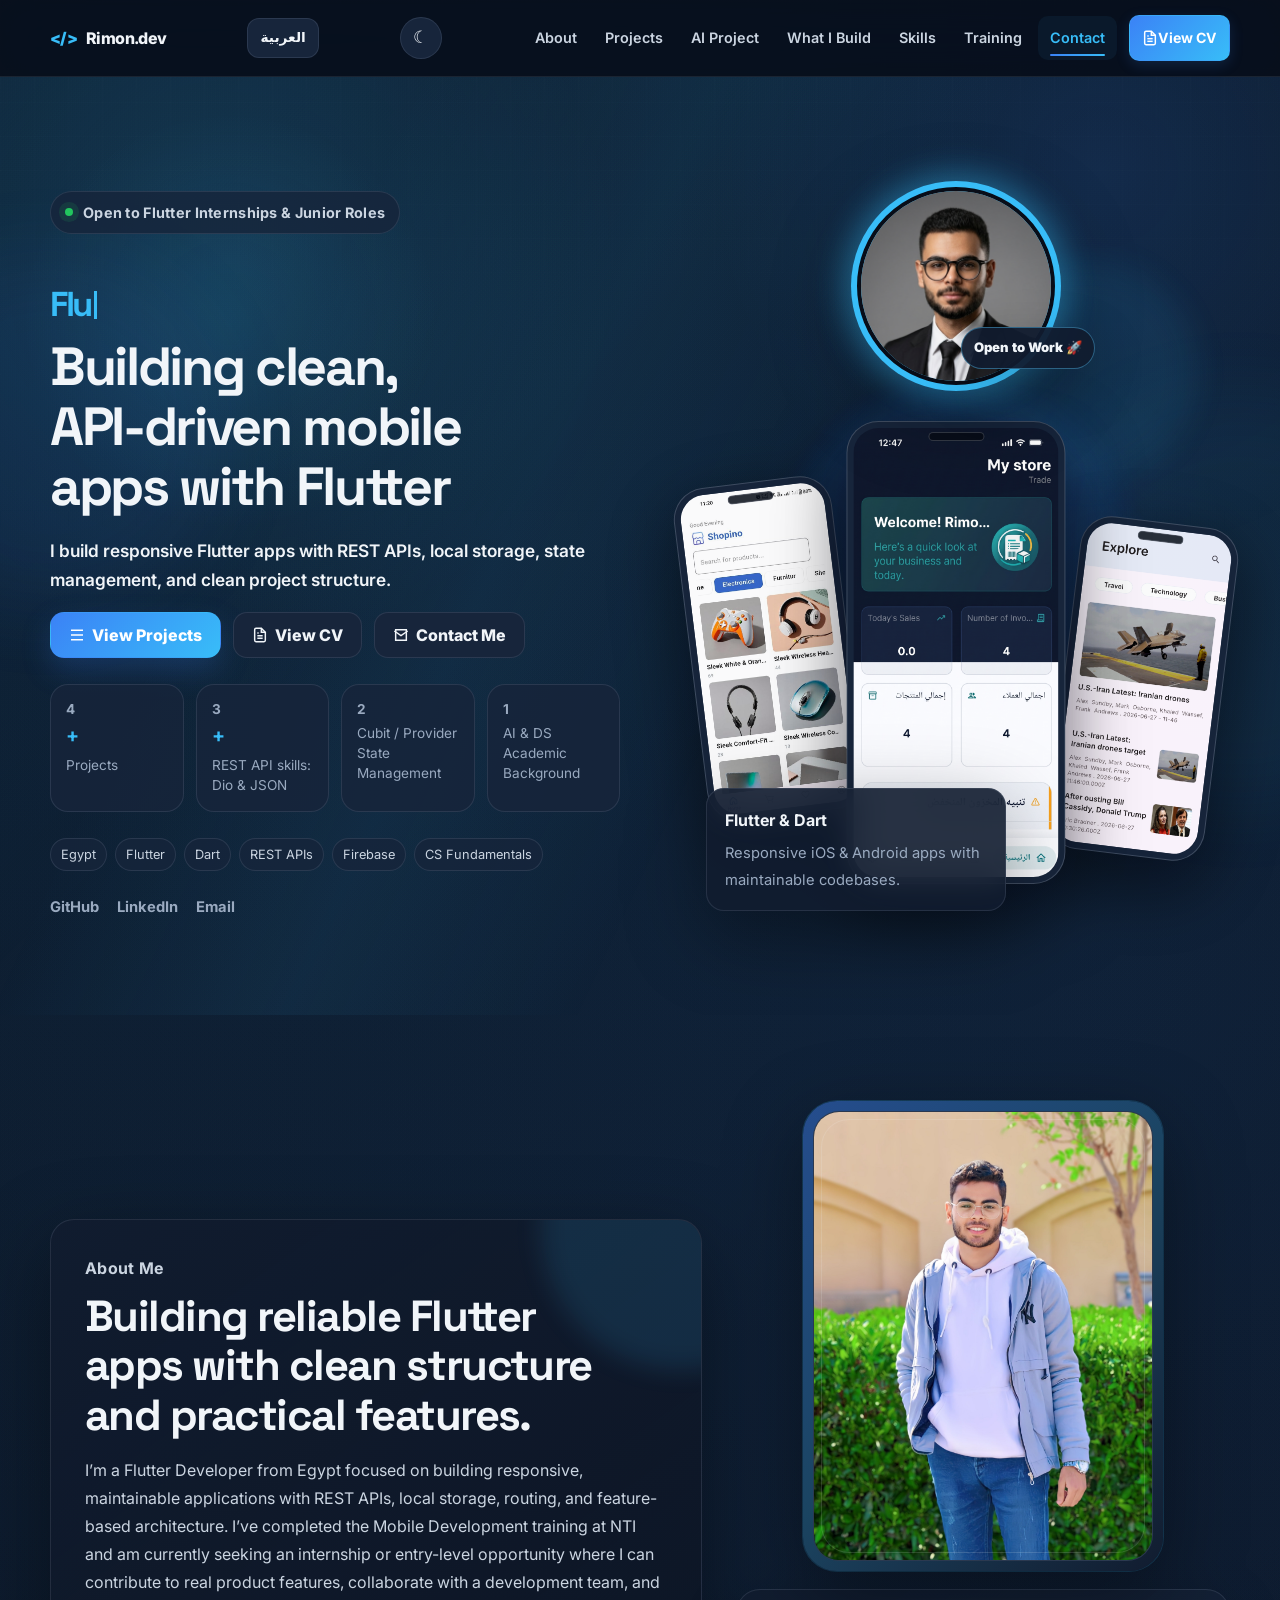
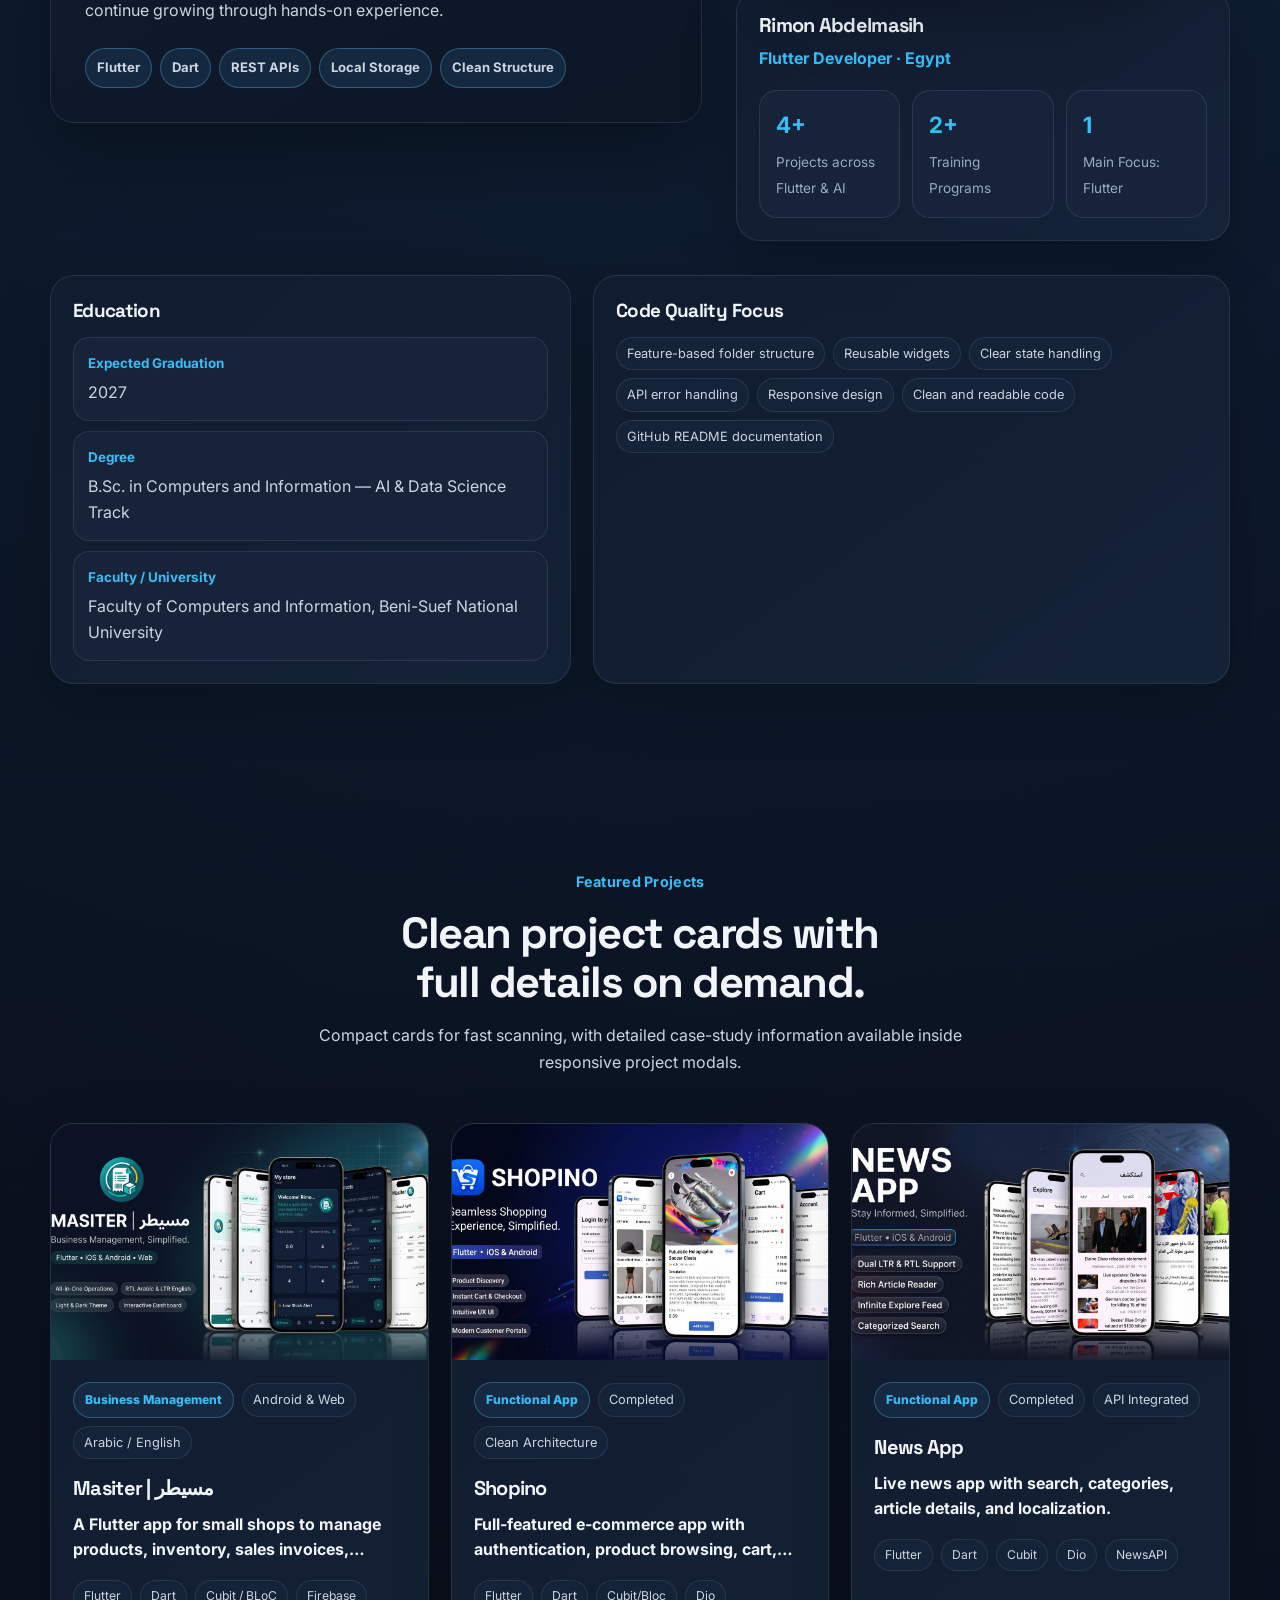
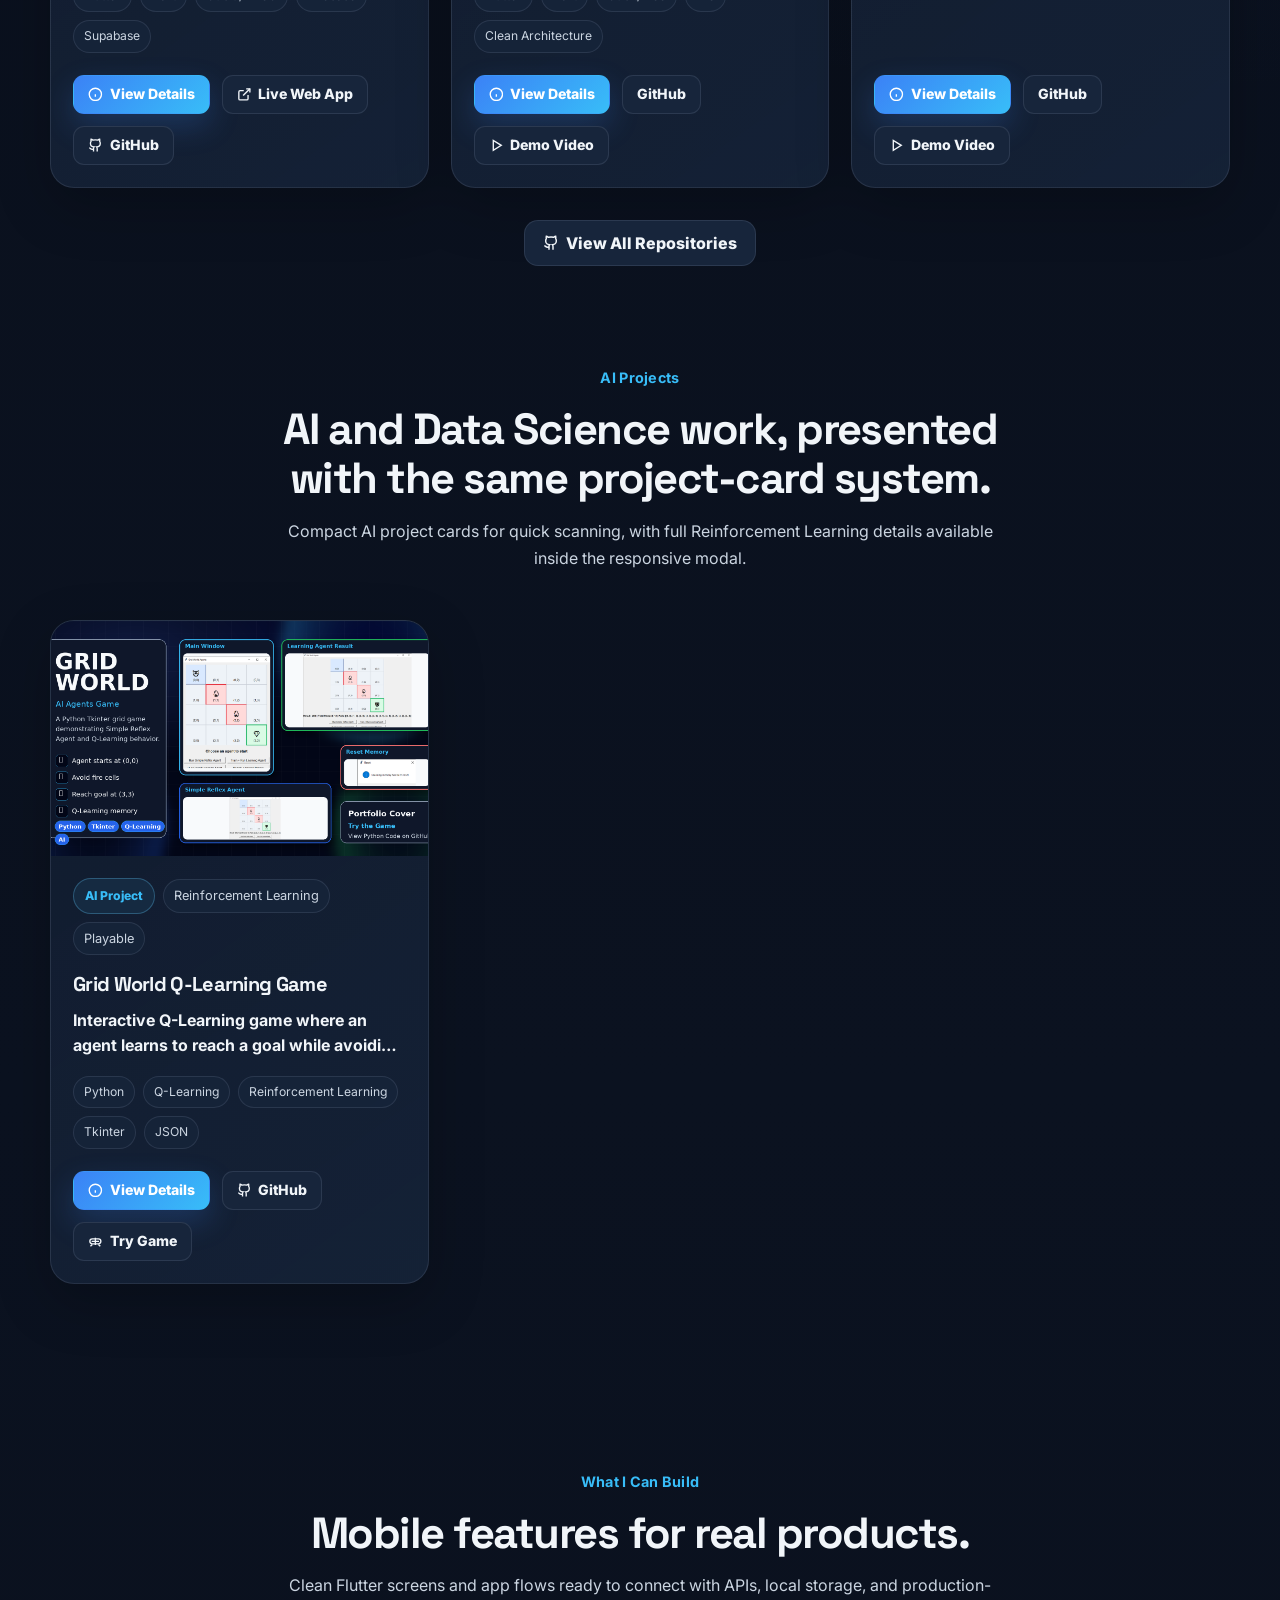
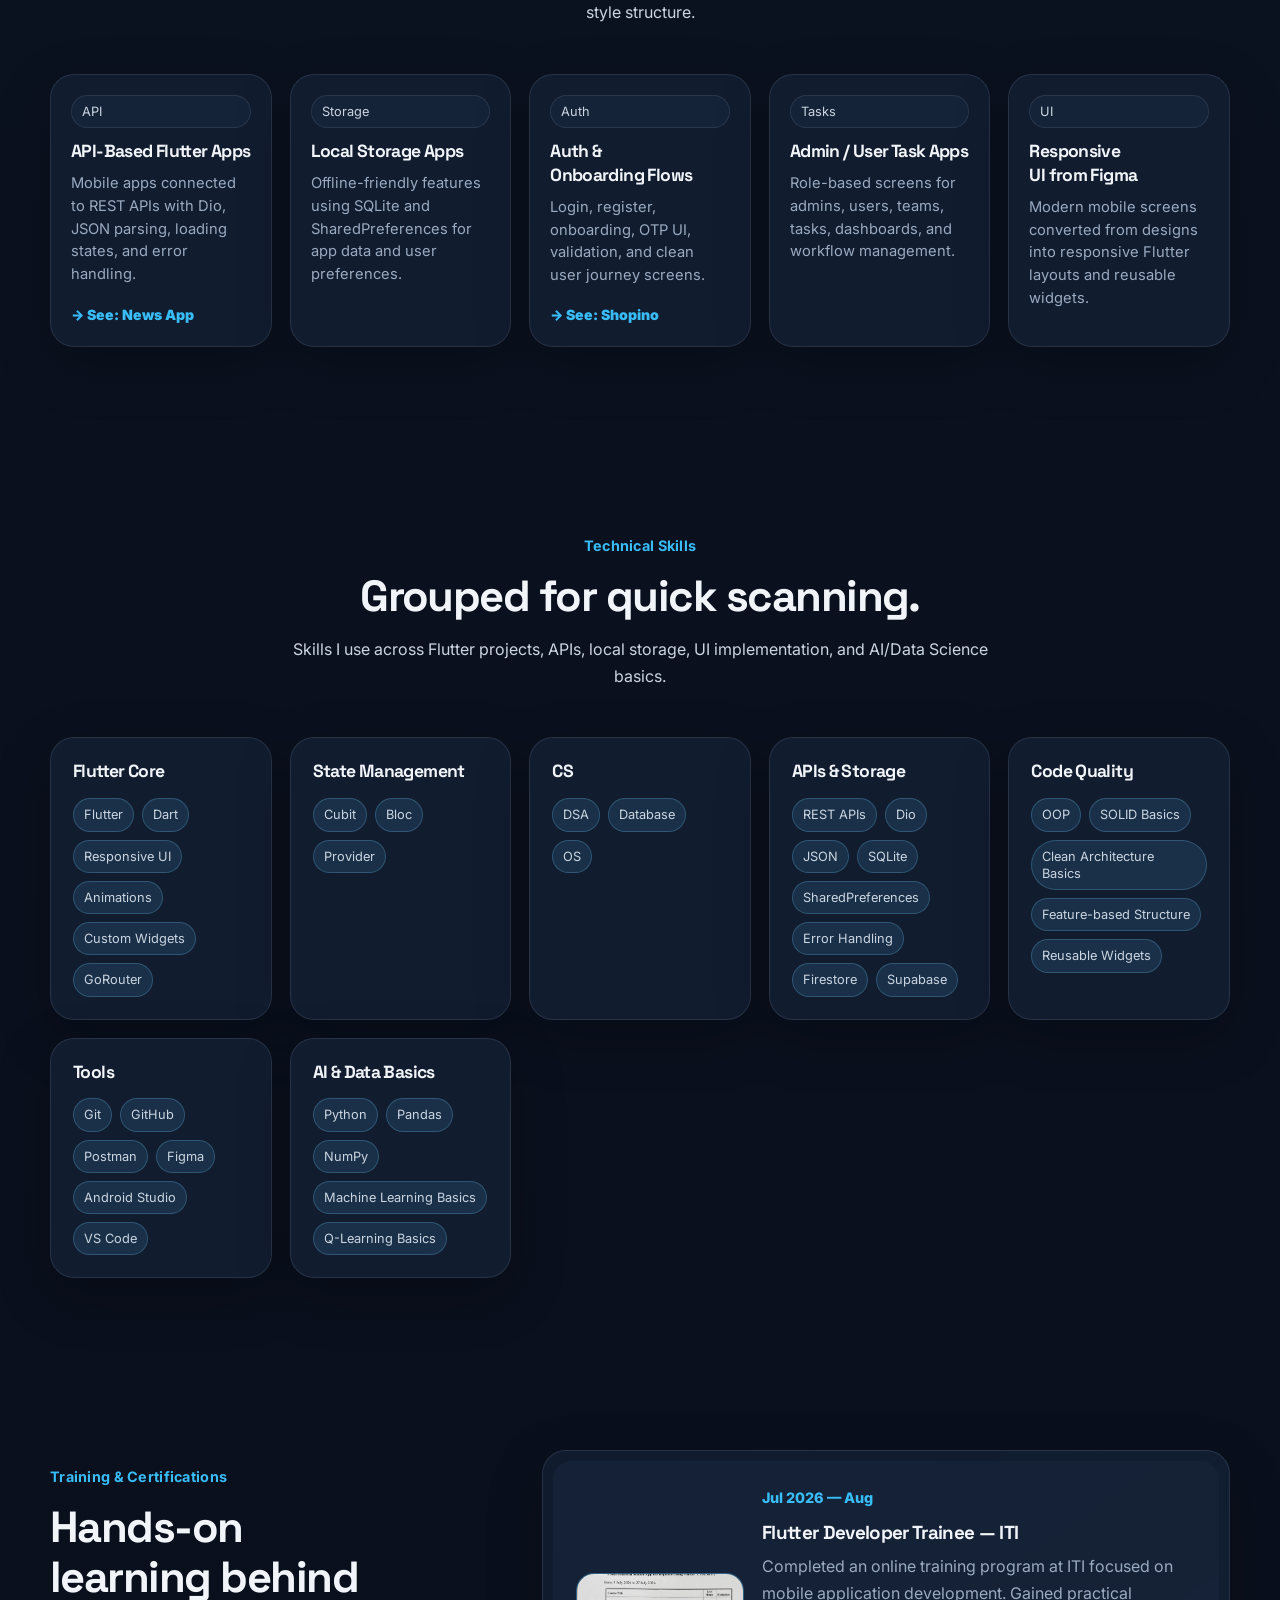
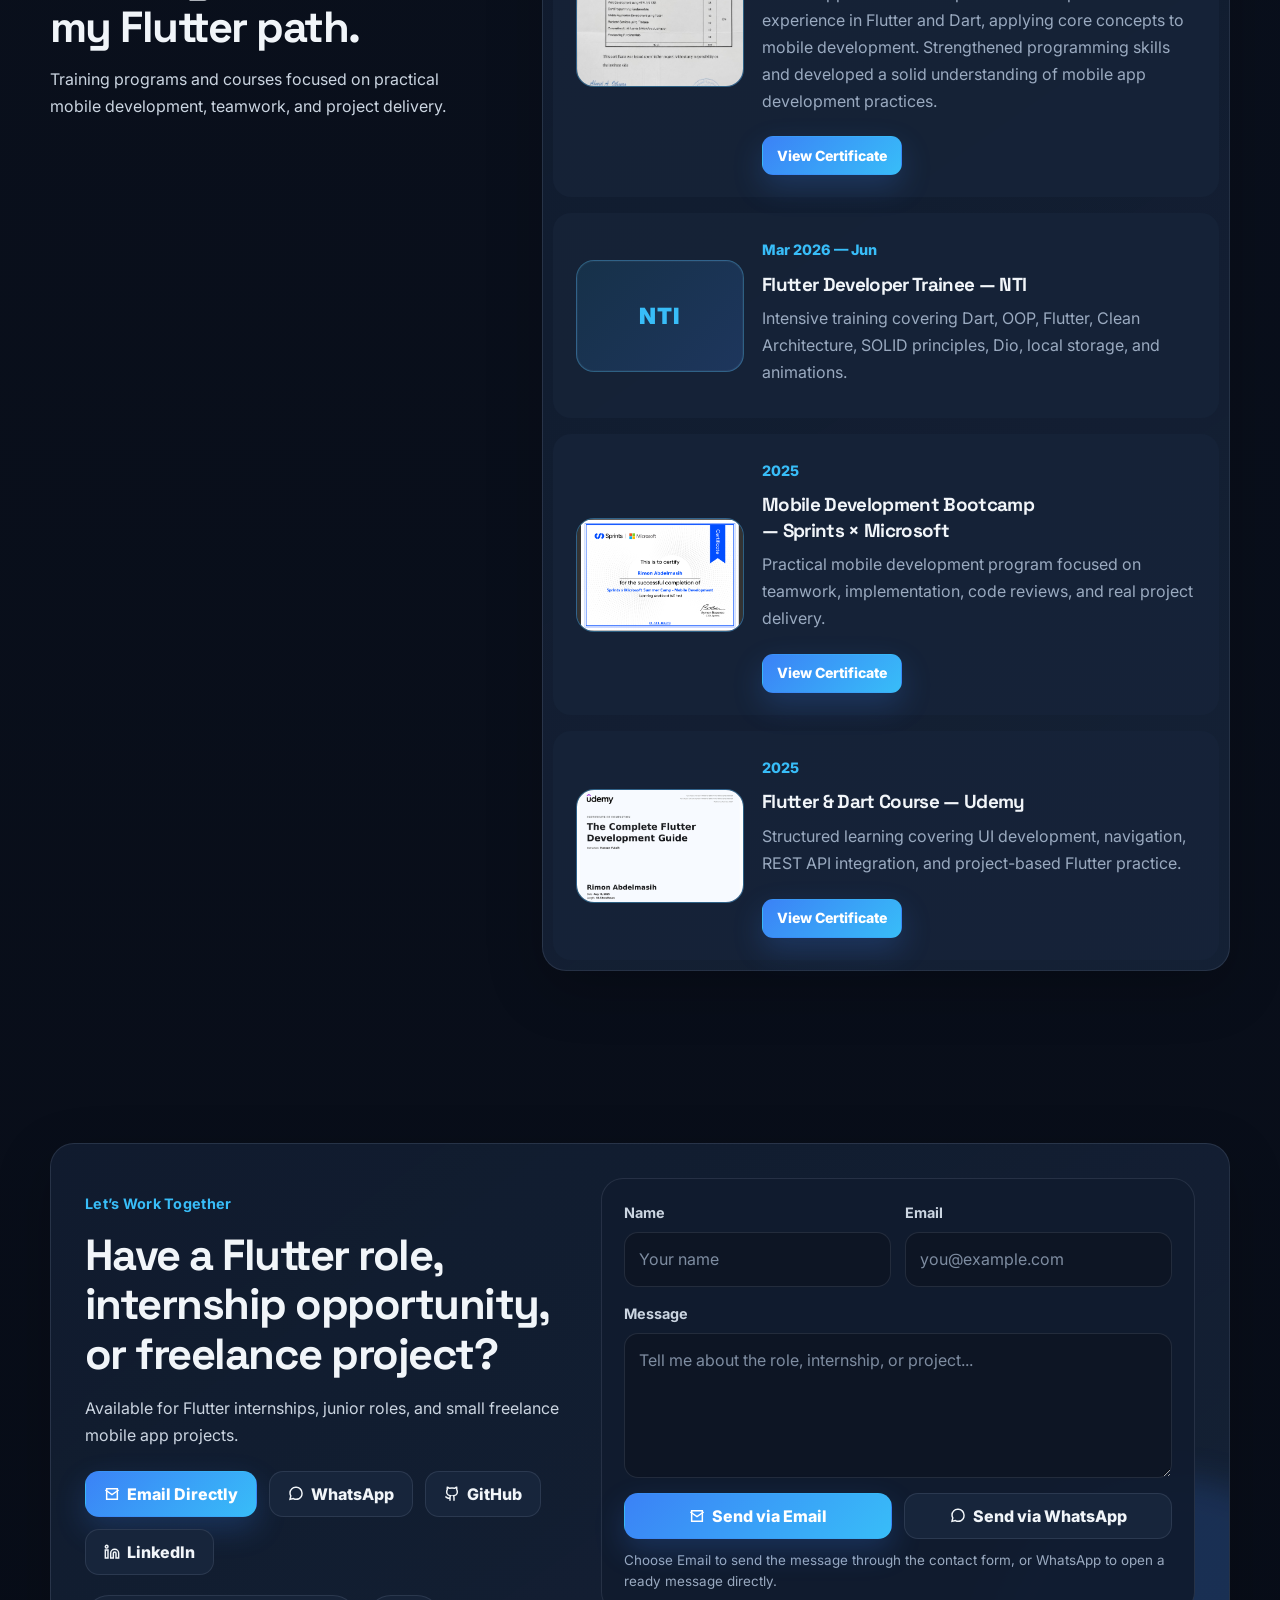
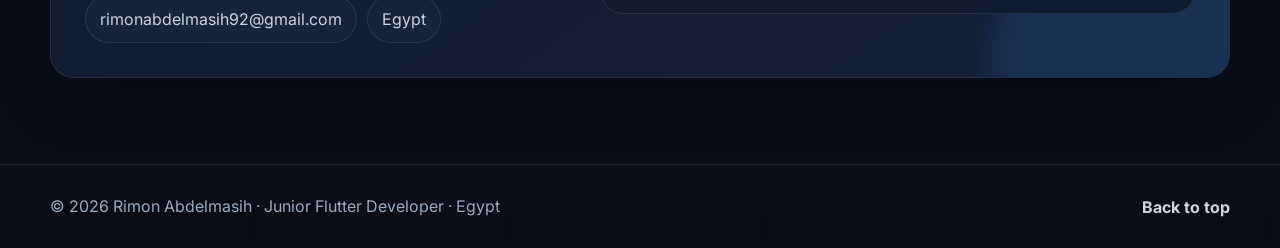
==== commit 4e9a9582: "-" ====
--- a/index.html
+++ b/index.html
@@ -270,7 +270,7 @@
           <a href="#contact">Contact</a>
           <a
             class="nav-cv"
-            href="Rimon_Abdelmasih_CV_ATS_Updated-1%20%282%29.pdf"
+            href="Rimon_Abdelmasih_CV_Flutter_Developer.pdf"
             target="_blank"
             rel="noopener noreferrer"
           >
@@ -332,7 +332,7 @@
               </a>
               <a
                 class="btn btn-secondary"
-                href="Rimon_Abdelmasih_CV_ATS_Updated-1%20%282%29.pdf"
+                href="Rimon_Abdelmasih_CV_Flutter_Developer.pdf"
                 target="_blank"
                 rel="noopener noreferrer"
               >
@@ -477,12 +477,13 @@
               features.
             </h2>
             <p>
-              I’m a Flutter Developer from Egypt building responsive Flutter
-              apps with REST APIs, local storage, routing, and maintainable
-              feature-based structure. I’m currently training at NTI and looking
-              for Flutter internship or entry-level opportunities where I can
-              contribute to real product features and keep improving through
-              practical work.
+              I’m a Flutter Developer from Egypt focused on building responsive,
+              maintainable applications with REST APIs, local storage, routing,
+              and feature-based architecture. I’ve completed the Mobile
+              Development training at NTI and am currently seeking an internship
+              or entry-level opportunity where I can contribute to real product
+              features, collaborate with a development team, and continue
+              growing through hands-on experience.
             </p>
             <div class="about-highlights">
               <span>Flutter</span>
@@ -1156,7 +1157,7 @@
                 <span class="skill-chip">SharedPreferences</span>
                 <span class="skill-chip">Error Handling</span>
                 <span class="skill-chip">Firestore</span>
-                <span class="skill-chip">Subabase</span>
+                <span class="skill-chip">Supabase</span>
               </div>
             </article>
             <article class="skill-card reveal">
--- a/css/header.css
+++ b/css/header.css
@@ -1,10 +1,15 @@
 /* =========================================================
    header.css
-   Navigation bar, theme toggle, and mobile menu.
-
-   Theme-aware styling:
-   - Dark: Deep navy with subtle transparency.
-   - Light: Clean surfaces with restrained blue accents.
+   Premium responsive header and navigation.
+   
+   Features:
+   - Refined glassmorphism
+   - Smooth navigation interactions
+   - Clear active-link indicator
+   - Premium CV button
+   - Theme-aware styling
+   - Responsive mobile navigation
+   - Keyboard accessibility
 ========================================================= */
 
 
@@ -15,18 +20,28 @@
 .site-header {
   position: sticky;
   top: 0;
-  z-index: 50;
+  z-index: 100;
+  isolation: isolate;
 
   background: color-mix(
     in srgb,
-    var(--bg) 84%,
+    var(--bg) 82%,
     transparent
   );
 
-  border-bottom: 1px solid var(--border);
-
-  backdrop-filter: blur(18px);
-  -webkit-backdrop-filter: blur(18px);
+  border-bottom: 1px solid color-mix(
+    in srgb,
+    var(--border) 85%,
+    transparent
+  );
+
+  backdrop-filter: blur(18px) saturate(150%);
+  -webkit-backdrop-filter: blur(18px) saturate(150%);
+
+  transition:
+    background-color var(--duration) var(--ease),
+    border-color var(--duration) var(--ease),
+    box-shadow var(--duration) var(--ease);
 }
 
 
@@ -52,17 +67,30 @@
 .brand {
   display: inline-flex;
   align-items: center;
-  gap: 10px;
-
+  gap: 9px;
+
+  flex-shrink: 0;
+
+  color: var(--text);
   font-weight: 800;
-  letter-spacing: -0.03em;
+  letter-spacing: -0.04em;
+  text-decoration: none;
+
+  transition:
+    color var(--duration) var(--ease),
+    opacity var(--duration) var(--ease);
+}
+
+.brand:hover {
+  opacity: 0.9;
 }
 
 .brand-mark {
   color: var(--cyan);
-  font-weight: 800;
-
-  transition: color var(--duration) var(--ease);
+  font-weight: 900;
+
+  transition:
+    color var(--duration) var(--ease);
 }
 
 
@@ -73,35 +101,58 @@
 .nav-links {
   display: flex;
   align-items: center;
-  gap: 20px;
-
-  font-size: 0.92rem;
+  gap: 4px;
+
   color: var(--muted-2);
+  font-size: 0.9rem;
+  font-weight: 600;
 }
 
 .nav-links a {
   position: relative;
 
+  display: inline-flex;
+  align-items: center;
+  justify-content: center;
+
+  padding: 10px 12px;
+  border-radius: 10px;
+
+  color: inherit;
+  text-decoration: none;
+  white-space: nowrap;
+
   transition:
-    color 0.2s ease;
-}
-
-.nav-links a:hover {
+    color 180ms ease,
+    background-color 180ms ease;
+}
+
+
+/* Hover state */
+
+.nav-links a:not(.nav-cv):hover {
   color: var(--cyan);
-}
-
-/* Active-link underline */
+
+  background: color-mix(
+    in srgb,
+    var(--cyan) 7%,
+    transparent
+  );
+}
+
+
+/* Active-link indicator */
 
 .nav-links a:not(.nav-cv)::after {
-  content: '';
+  content: "";
 
   position: absolute;
-
-  left: 0;
-  right: 0;
-  bottom: -8px;
+  left: 12px;
+  right: 12px;
+  bottom: 4px;
 
   height: 2px;
+  border-radius: 999px;
 
   background: linear-gradient(
     90deg,
@@ -109,12 +160,10 @@
     var(--cyan)
   );
 
-  border-radius: 999px;
-
   transform: scaleX(0);
   transform-origin: center;
 
-  transition: transform 0.2s ease;
+  transition: transform 200ms ease;
 }
 
 .nav-links a:not(.nav-cv):hover::after,
@@ -122,8 +171,17 @@
   transform: scaleX(1);
 }
 
+
+/* Active link */
+
 .nav-links a.active {
   color: var(--cyan);
+
+  background: color-mix(
+    in srgb,
+    var(--cyan) 6%,
+    transparent
+  );
 }
 
 
@@ -132,7 +190,18 @@
 ========================================================= */
 
 .nav-cv {
-  padding: 10px 16px;
+  display: inline-flex;
+  align-items: center;
+  justify-content: center;
+
+  margin-left: 8px;
+  padding: 10px 17px;
+
+  border: 1px solid color-mix(
+    in srgb,
+    var(--cyan) 25%,
+    transparent
+  );
 
   border-radius: 999px;
 
@@ -144,30 +213,41 @@
 
   color: #FFFFFF !important;
 
+  font-size: 0.88rem;
   font-weight: 700;
-
-  box-shadow: 0 10px 28px color-mix(
-    in srgb,
-    var(--blue) 22%,
-    transparent
-  );
+  white-space: nowrap;
+
+  box-shadow:
+    0 4px 14px color-mix(
+      in srgb,
+      var(--blue) 17%,
+      transparent
+    );
 
   transition:
-    transform 0.2s ease,
-    box-shadow 0.2s ease;
+    transform 180ms ease,
+    box-shadow 180ms ease,
+    filter 180ms ease;
 }
 
 .nav-cv:hover {
   transform: translateY(-2px);
 
-  box-shadow: 0 14px 34px color-mix(
-    in srgb,
-    var(--blue) 30%,
-    transparent
-  );
-}
-
-/* Keep the CV button free of the active-link underline. */
+  filter: brightness(1.06);
+
+  box-shadow:
+    0 8px 22px color-mix(
+      in srgb,
+      var(--blue) 26%,
+      transparent
+    );
+}
+
+.nav-cv:active {
+  transform: translateY(0);
+}
+
+/* The CV button does not use the navigation underline. */
 
 .nav-links .nav-cv::after {
   display: none;
@@ -179,27 +259,29 @@
 ========================================================= */
 
 .theme-toggle {
-  width: 44px;
-  height: 44px;
-
-  flex: 0 0 auto;
-
-  border: 1px solid var(--border);
-  border-radius: 999px;
-
   display: inline-grid;
   place-items: center;
 
+  width: 42px;
+  height: 42px;
+  flex: 0 0 auto;
+
+  padding: 0;
+
+  border: 1px solid var(--border);
+  border-radius: 50%;
+
   background: var(--card-2);
   color: var(--text);
 
   cursor: pointer;
 
   transition:
-    transform var(--duration) var(--ease),
-    border-color var(--duration) var(--ease),
-    background var(--duration) var(--ease),
-    color var(--duration) var(--ease);
+    transform 180ms ease,
+    background-color var(--duration) var(--ease),
+    border-color 180ms ease,
+    color var(--duration) var(--ease),
+    box-shadow 180ms ease;
 }
 
 .theme-toggle:hover {
@@ -207,14 +289,33 @@
 
   border-color: color-mix(
     in srgb,
-    var(--cyan) 48%,
+    var(--cyan) 45%,
     var(--border)
   );
+
+  box-shadow:
+    0 5px 16px color-mix(
+      in srgb,
+      var(--cyan) 9%,
+      transparent
+    );
+}
+
+.theme-toggle:active {
+  transform: scale(0.96);
 }
 
 .theme-toggle__icon {
+  display: inline-block;
+
   font-size: 1.05rem;
   line-height: 1;
+
+  transition: transform 220ms ease;
+}
+
+.theme-toggle:hover .theme-toggle__icon {
+  transform: rotate(-12deg);
 }
 
 
@@ -224,9 +325,13 @@
 
 .menu-toggle {
   display: none;
-
-  width: 44px;
-  height: 44px;
+  place-items: center;
+
+  width: 42px;
+  height: 42px;
+  flex: 0 0 auto;
+
+  padding: 0;
 
   border: 1px solid var(--border);
   border-radius: 12px;
@@ -237,16 +342,27 @@
   cursor: pointer;
 
   transition:
-    background var(--duration) var(--ease),
-    border-color var(--duration) var(--ease);
+    background-color var(--duration) var(--ease),
+    border-color 180ms ease,
+    transform 180ms ease;
 }
 
 .menu-toggle:hover {
   border-color: color-mix(
     in srgb,
-    var(--cyan) 38%,
+    var(--cyan) 40%,
     var(--border)
   );
+
+  background: color-mix(
+    in srgb,
+    var(--cyan) 5%,
+    var(--card-2)
+  );
+}
+
+.menu-toggle:active {
+  transform: scale(0.96);
 }
 
 .menu-toggle span {
@@ -255,11 +371,29 @@
   width: 18px;
   height: 2px;
 
+  margin: 3px auto;
+
+  border-radius: 999px;
   background: var(--text);
 
-  margin: 4px auto;
-
-  border-radius: 999px;
+  transition:
+    transform 180ms ease,
+    opacity 180ms ease;
+}
+
+
+/* Optional hamburger animation when aria-expanded is updated. */
+
+.menu-toggle[aria-expanded="true"] span:first-child {
+  transform: translateY(5px) rotate(45deg);
+}
+
+.menu-toggle[aria-expanded="true"] span:nth-child(2) {
+  opacity: 0;
+}
+
+.menu-toggle[aria-expanded="true"] span:last-child {
+  transform: translateY(-5px) rotate(-45deg);
 }
 
 
@@ -281,20 +415,33 @@
 ========================================================= */
 
 body[data-theme="light"] .site-header {
-  background: rgba(255, 255, 255, 0.84);
+  background: rgba(255, 255, 255, 0.86);
 
   border-bottom-color: rgba(30, 64, 175, 0.10);
 
-  box-shadow: 0 4px 24px rgba(15, 23, 42, 0.035);
+  box-shadow:
+    0 4px 24px rgba(15, 23, 42, 0.035);
+}
+
+body[data-theme="light"] .brand {
+  color: var(--text);
 }
 
 body[data-theme="light"] .nav-links {
   color: var(--muted);
 }
 
-body[data-theme="light"] .nav-links a:hover,
+body[data-theme="light"] .nav-links a:not(.nav-cv):hover,
 body[data-theme="light"] .nav-links a.active {
   color: var(--accent);
+}
+
+body[data-theme="light"] .nav-links a:not(.nav-cv):hover {
+  background: rgba(2, 132, 199, 0.06);
+}
+
+body[data-theme="light"] .nav-links a.active {
+  background: rgba(2, 132, 199, 0.07);
 }
 
 body[data-theme="light"] .theme-toggle,
@@ -317,14 +464,38 @@
   );
 }
 
+body[data-theme="light"] .theme-toggle:hover {
+  box-shadow:
+    0 5px 16px rgba(30, 64, 175, 0.08);
+}
+
 
 /* =========================================================
    RESPONSIVE — TABLET
 ========================================================= */
 
 @media (max-width: 980px) {
-  .theme-toggle {
-    margin-left: auto;
+  .navbar {
+    gap: 14px;
+  }
+
+  .nav-links {
+    gap: 2px;
+    font-size: 0.86rem;
+  }
+
+  .nav-links a {
+    padding: 9px 9px;
+  }
+
+  .nav-links a:not(.nav-cv)::after {
+    left: 9px;
+    right: 9px;
+  }
+
+  .nav-cv {
+    margin-left: 4px;
+    padding: 9px 13px;
   }
 }
 
@@ -332,41 +503,55 @@
 /* =========================================================
    RESPONSIVE — MOBILE NAVIGATION
 ========================================================= */
+
+@keyframes navDropIn {
+  from {
+    opacity: 0;
+    transform: translateY(-7px);
+  }
+
+  to {
+    opacity: 1;
+    transform: translateY(0);
+  }
+}
 
 @media (max-width: 760px) {
   .navbar {
+    min-height: 72px;
     gap: 10px;
   }
 
   .brand {
     flex: 1;
+    min-width: 0;
   }
 
   .theme-toggle,
   .menu-toggle {
     width: 42px;
     height: 42px;
-
-    flex: 0 0 auto;
   }
 
   .menu-toggle {
     display: block;
   }
 
+
+  /* Dropdown panel */
+
   .nav-links {
     position: absolute;
-
-    top: 76px;
+    top: calc(100% + 10px);
     left: 14px;
     right: 14px;
 
     display: none;
     flex-direction: column;
     align-items: stretch;
-
-    gap: 0;
-    padding: 12px;
+    gap: 4px;
+
+    padding: 10px;
 
     border: 1px solid var(--border);
     border-radius: 18px;
@@ -381,37 +566,72 @@
 
     backdrop-filter: blur(20px);
     -webkit-backdrop-filter: blur(20px);
+
+    color: var(--text);
   }
 
   .nav-links.open {
     display: flex;
-  }
+    animation: navDropIn 180ms ease both;
+  }
+
+
+  /* Larger touch targets */
 
   .nav-links a {
-    padding: 14px;
+    display: flex;
+    justify-content: flex-start;
+
+    width: 100%;
+    min-height: 46px;
+
+    padding: 12px 14px;
 
     border-radius: 12px;
-  }
+
+    font-size: 0.94rem;
+  }
+
+
+  /* No underline inside the mobile dropdown */
 
   .nav-links a:not(.nav-cv)::after {
     display: none;
   }
 
-  .nav-links a:hover {
+
+  /* Mobile hover and active states */
+
+  .nav-links a:not(.nav-cv):hover {
     background: color-mix(
       in srgb,
-      var(--cyan) 7%,
+      var(--cyan) 8%,
       var(--card)
     );
   }
 
   .nav-links a.active {
     color: var(--cyan);
-  }
-
-  .nav-cv {
-    text-align: center;
-    margin-top: 6px;
+
+    background: color-mix(
+      in srgb,
+      var(--cyan) 9%,
+      var(--card)
+    );
+  }
+
+
+  /* CV button */
+
+  .nav-links .nav-cv {
+    justify-content: center;
+
+    width: 100%;
+
+    margin: 6px 0 0;
+    padding: 12px 16px;
+
+    border-radius: 12px;
   }
 }
 
@@ -426,14 +646,68 @@
 
     border-color: rgba(30, 64, 175, 0.12);
 
-    box-shadow: 0 20px 55px rgba(15, 23, 42, 0.12);
-  }
-
-  body[data-theme="light"] .nav-links a:hover {
-    background: rgba(2, 132, 199, 0.07);
+    box-shadow:
+      0 20px 55px rgba(15, 23, 42, 0.12);
+  }
+
+  body[data-theme="light"] .nav-links a:not(.nav-cv):hover {
+    background: rgba(2, 132, 199, 0.06);
   }
 
   body[data-theme="light"] .nav-links a.active {
     color: var(--accent);
+    background: rgba(2, 132, 199, 0.08);
+  }
+}
+
+
+/* =========================================================
+   SMALL MOBILE SCREENS
+========================================================= */
+
+@media (max-width: 380px) {
+  .navbar {
+    gap: 8px;
+  }
+
+  .brand {
+    gap: 6px;
+    font-size: 0.95rem;
+  }
+
+  .theme-toggle,
+  .menu-toggle {
+    width: 39px;
+    height: 39px;
+  }
+
+  .nav-links {
+    left: 10px;
+    right: 10px;
+  }
+}
+
+
+/* =========================================================
+   REDUCED MOTION
+========================================================= */
+
+@media (prefers-reduced-motion: reduce) {
+  .site-header,
+  .brand,
+  .brand-mark,
+  .nav-links a,
+  .nav-links a::after,
+  .nav-cv,
+  .theme-toggle,
+  .theme-toggle__icon,
+  .menu-toggle,
+  .menu-toggle span {
+    animation: none !important;
+    transition: none !important;
+  }
+
+  .nav-links.open {
+    animation: none;
   }
 }
